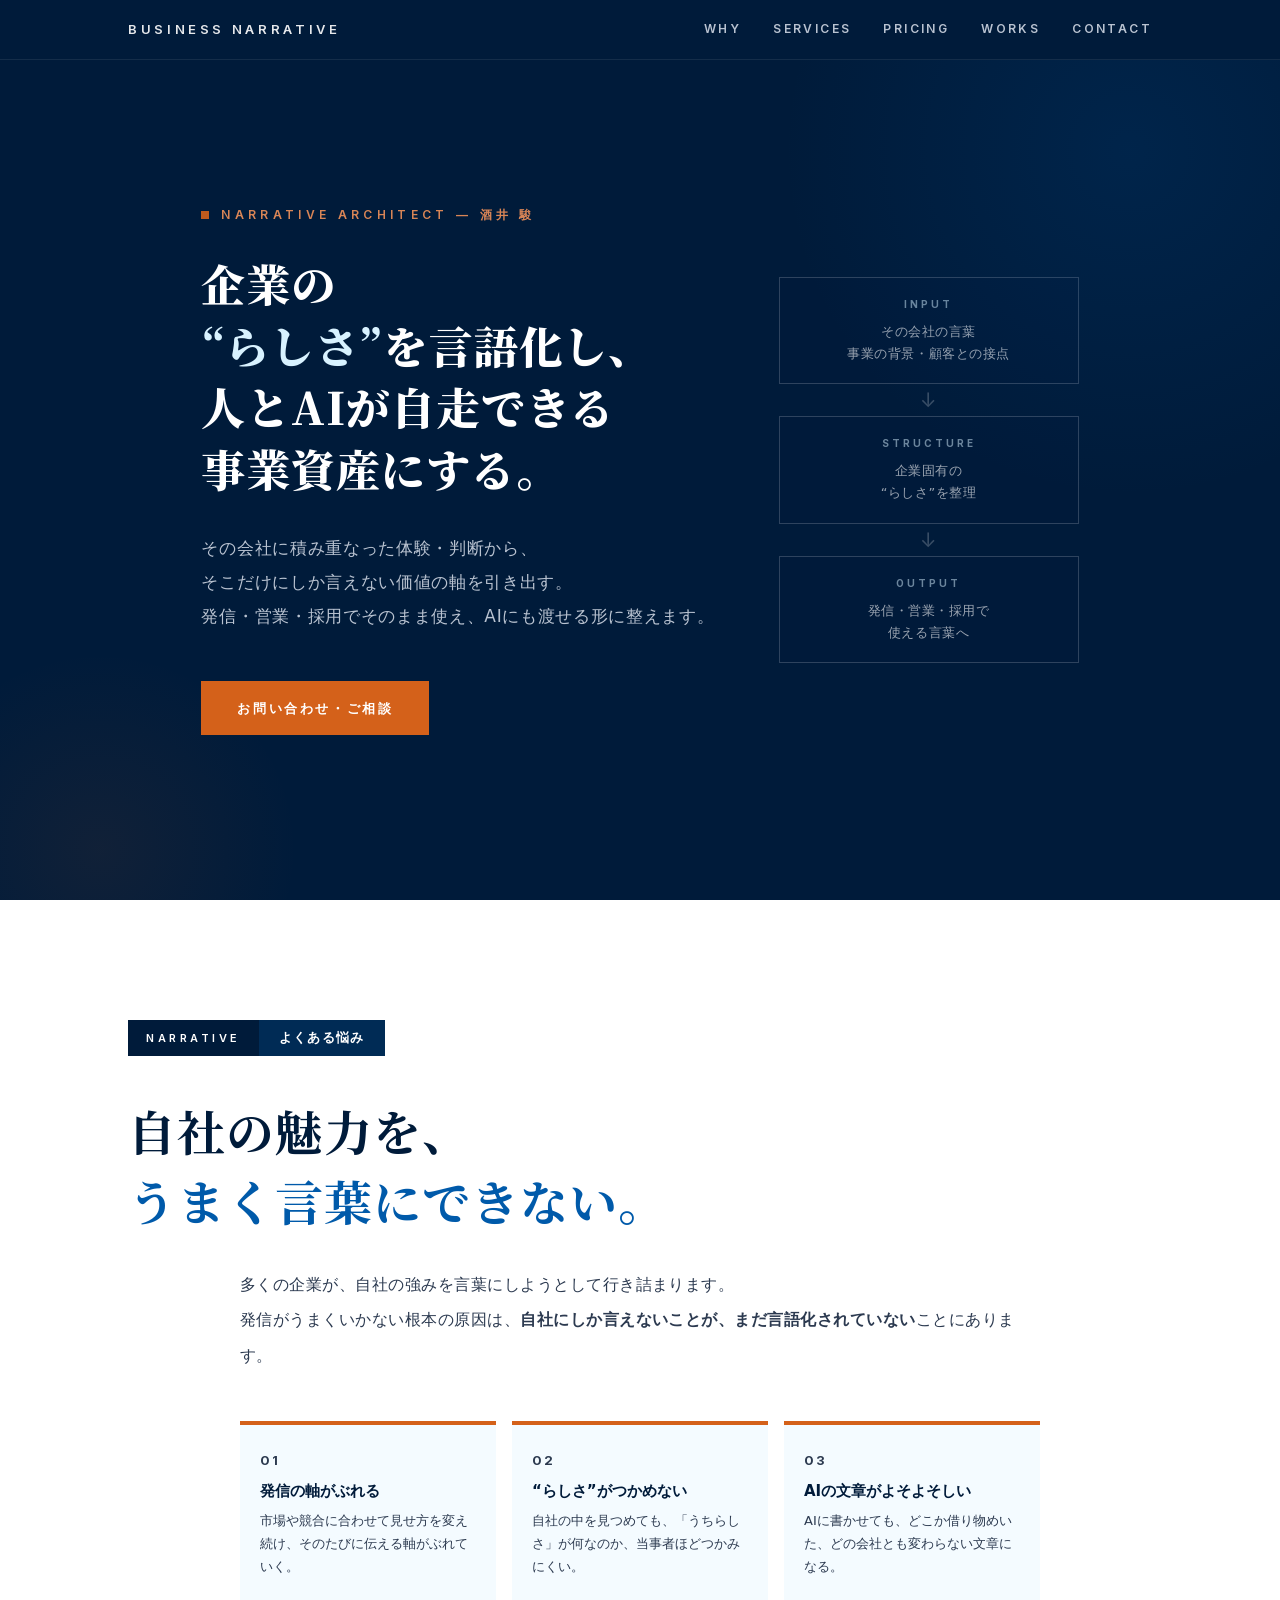
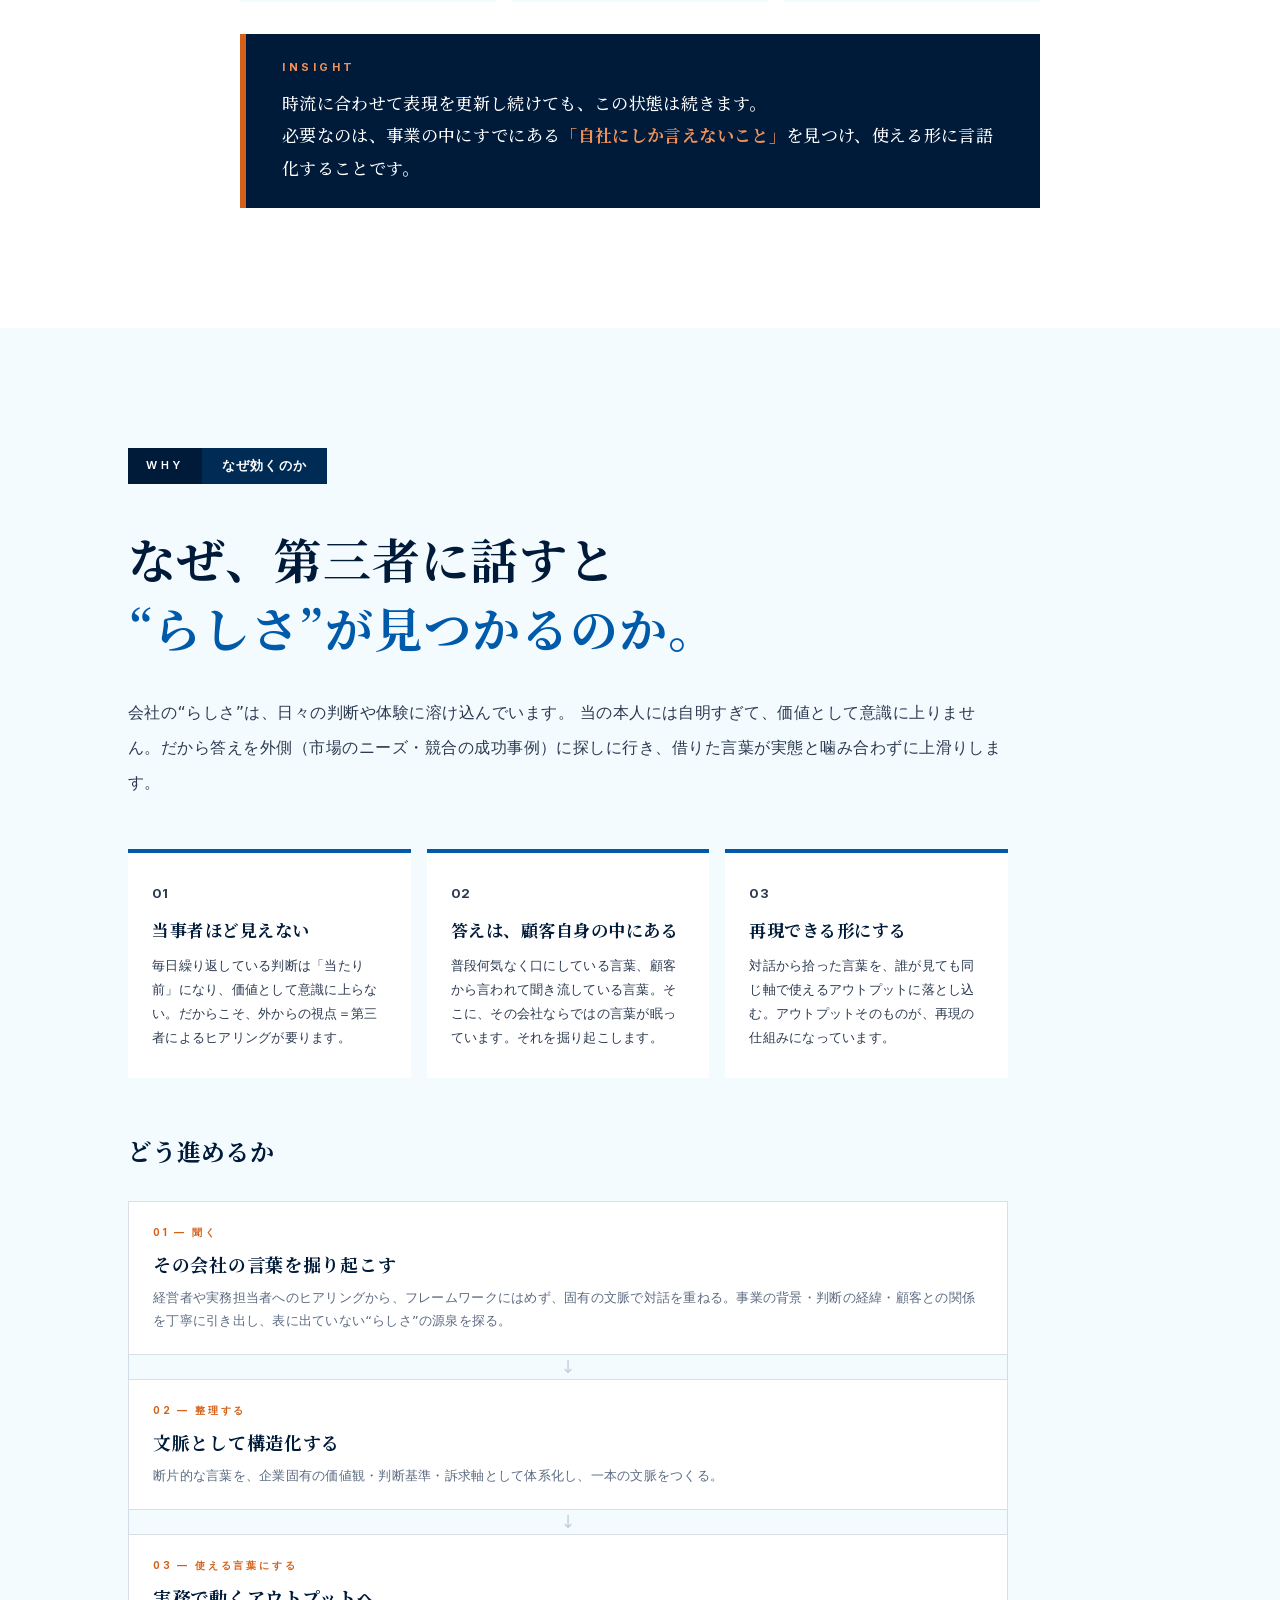
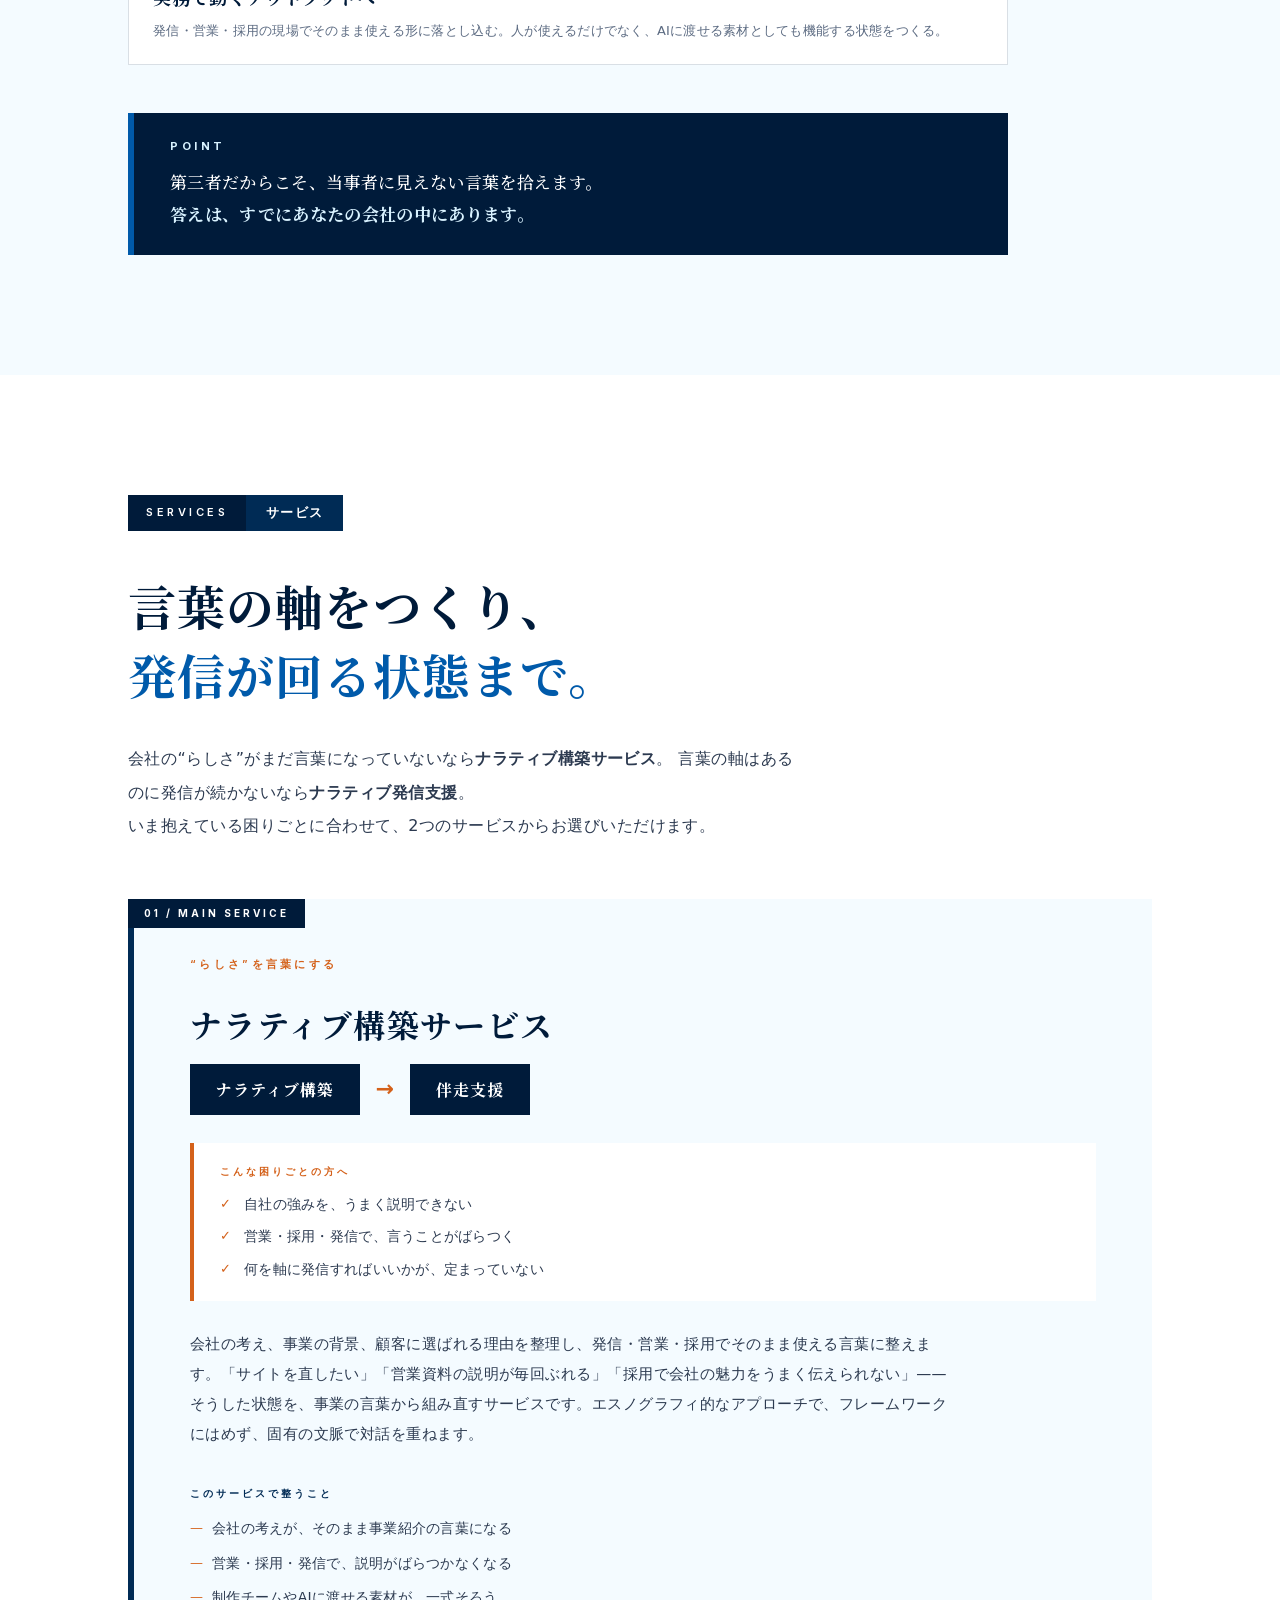
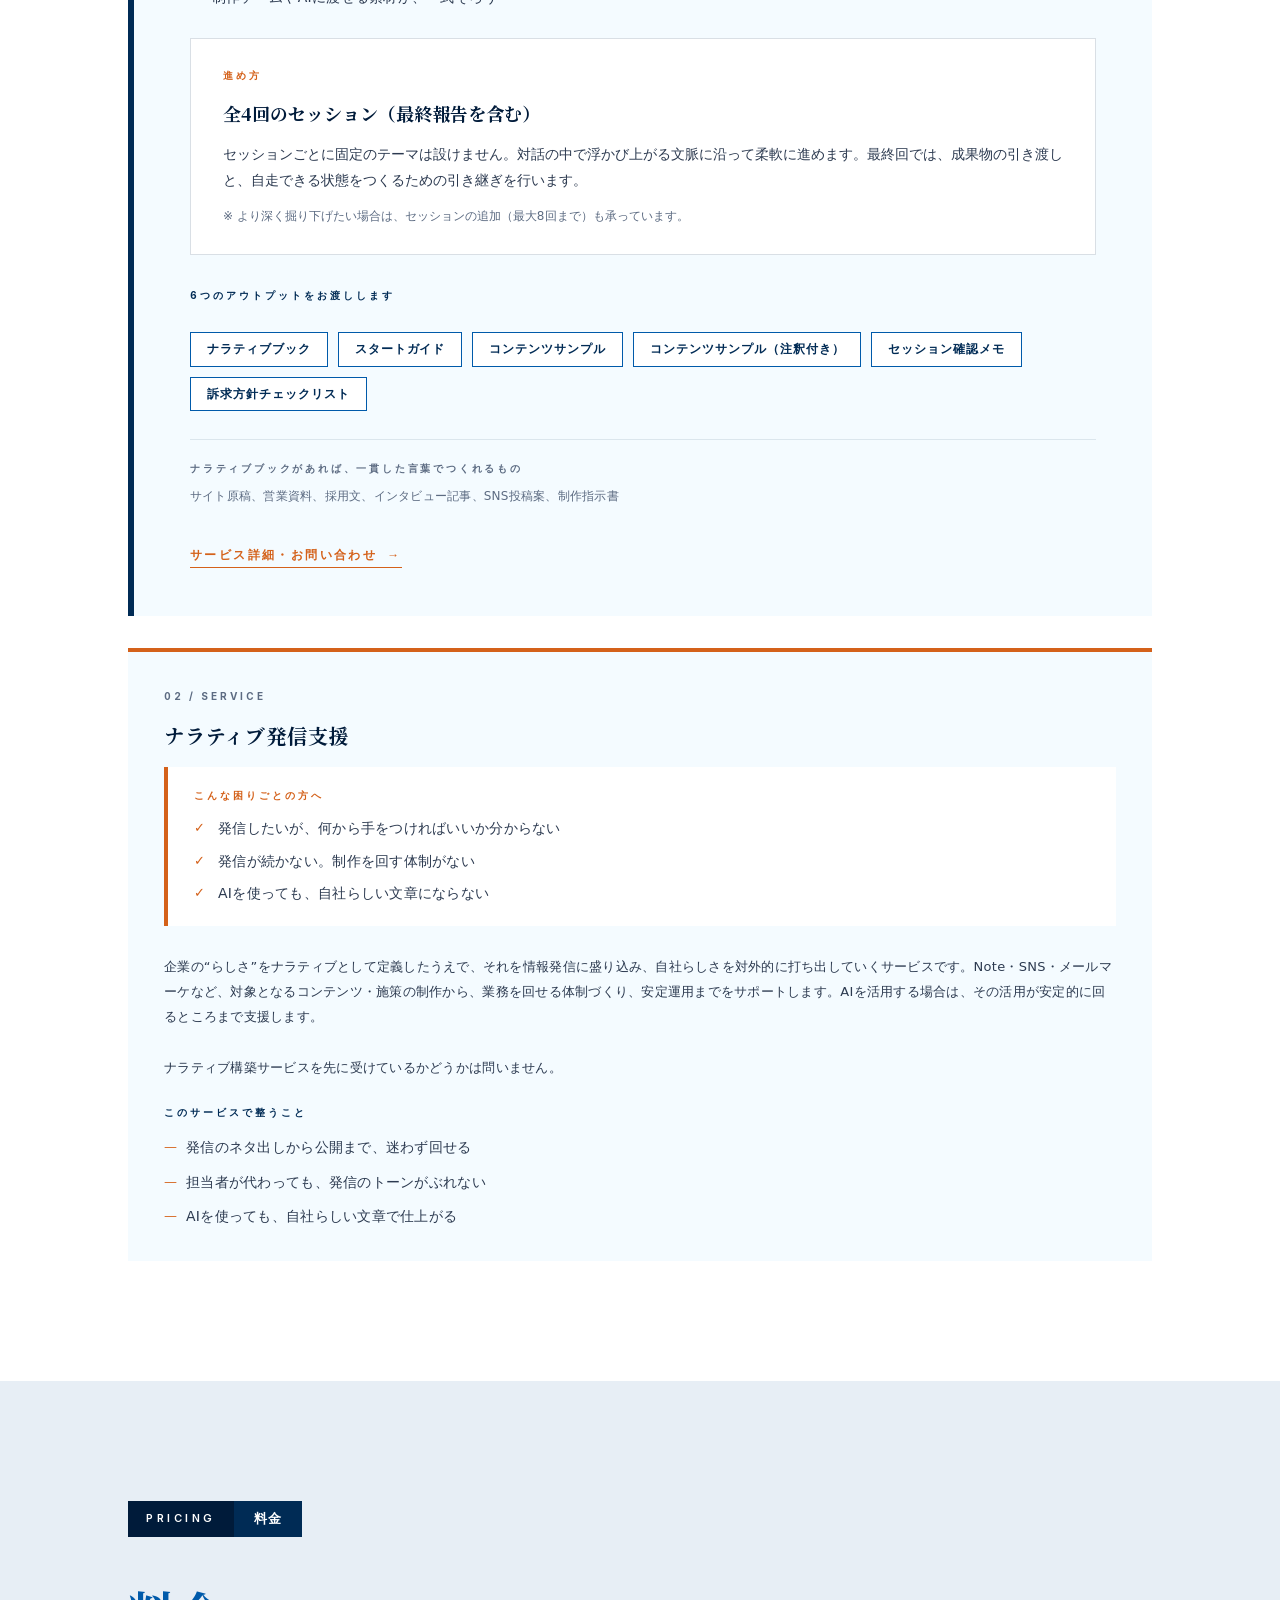
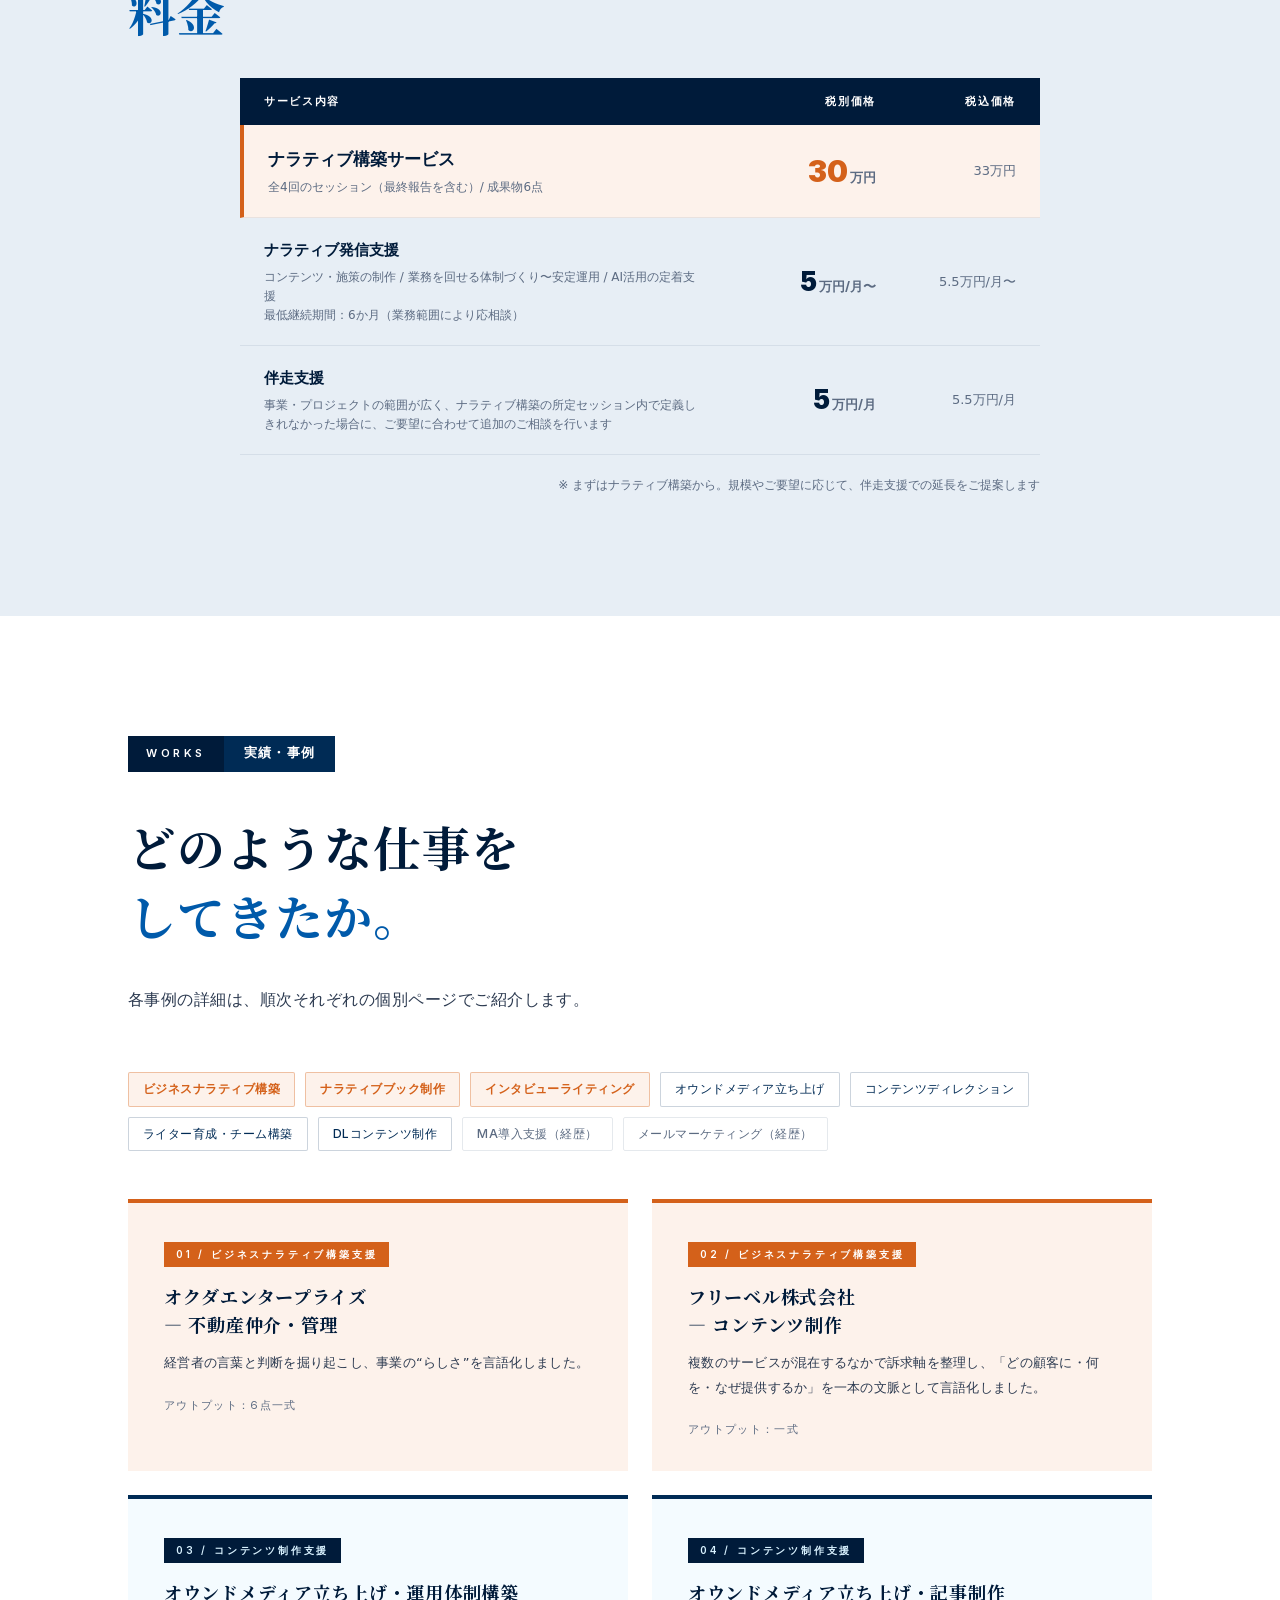
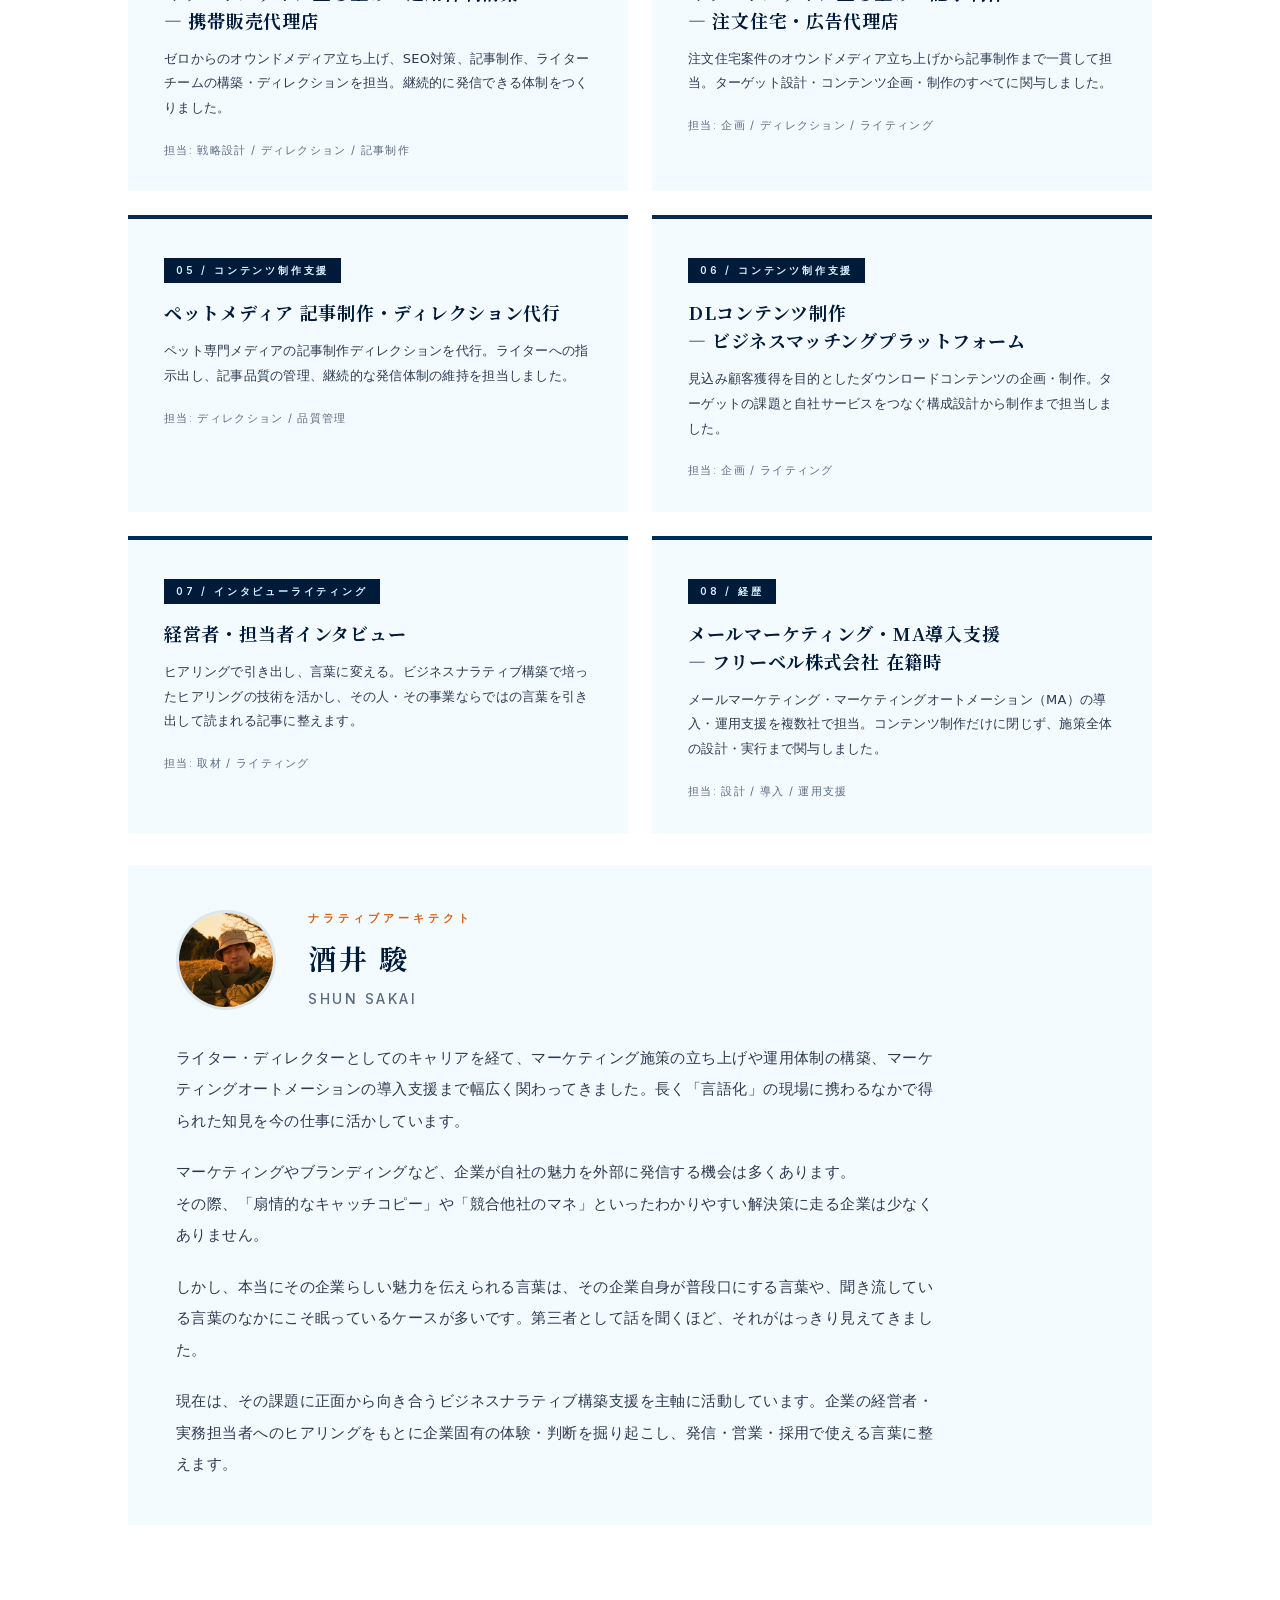
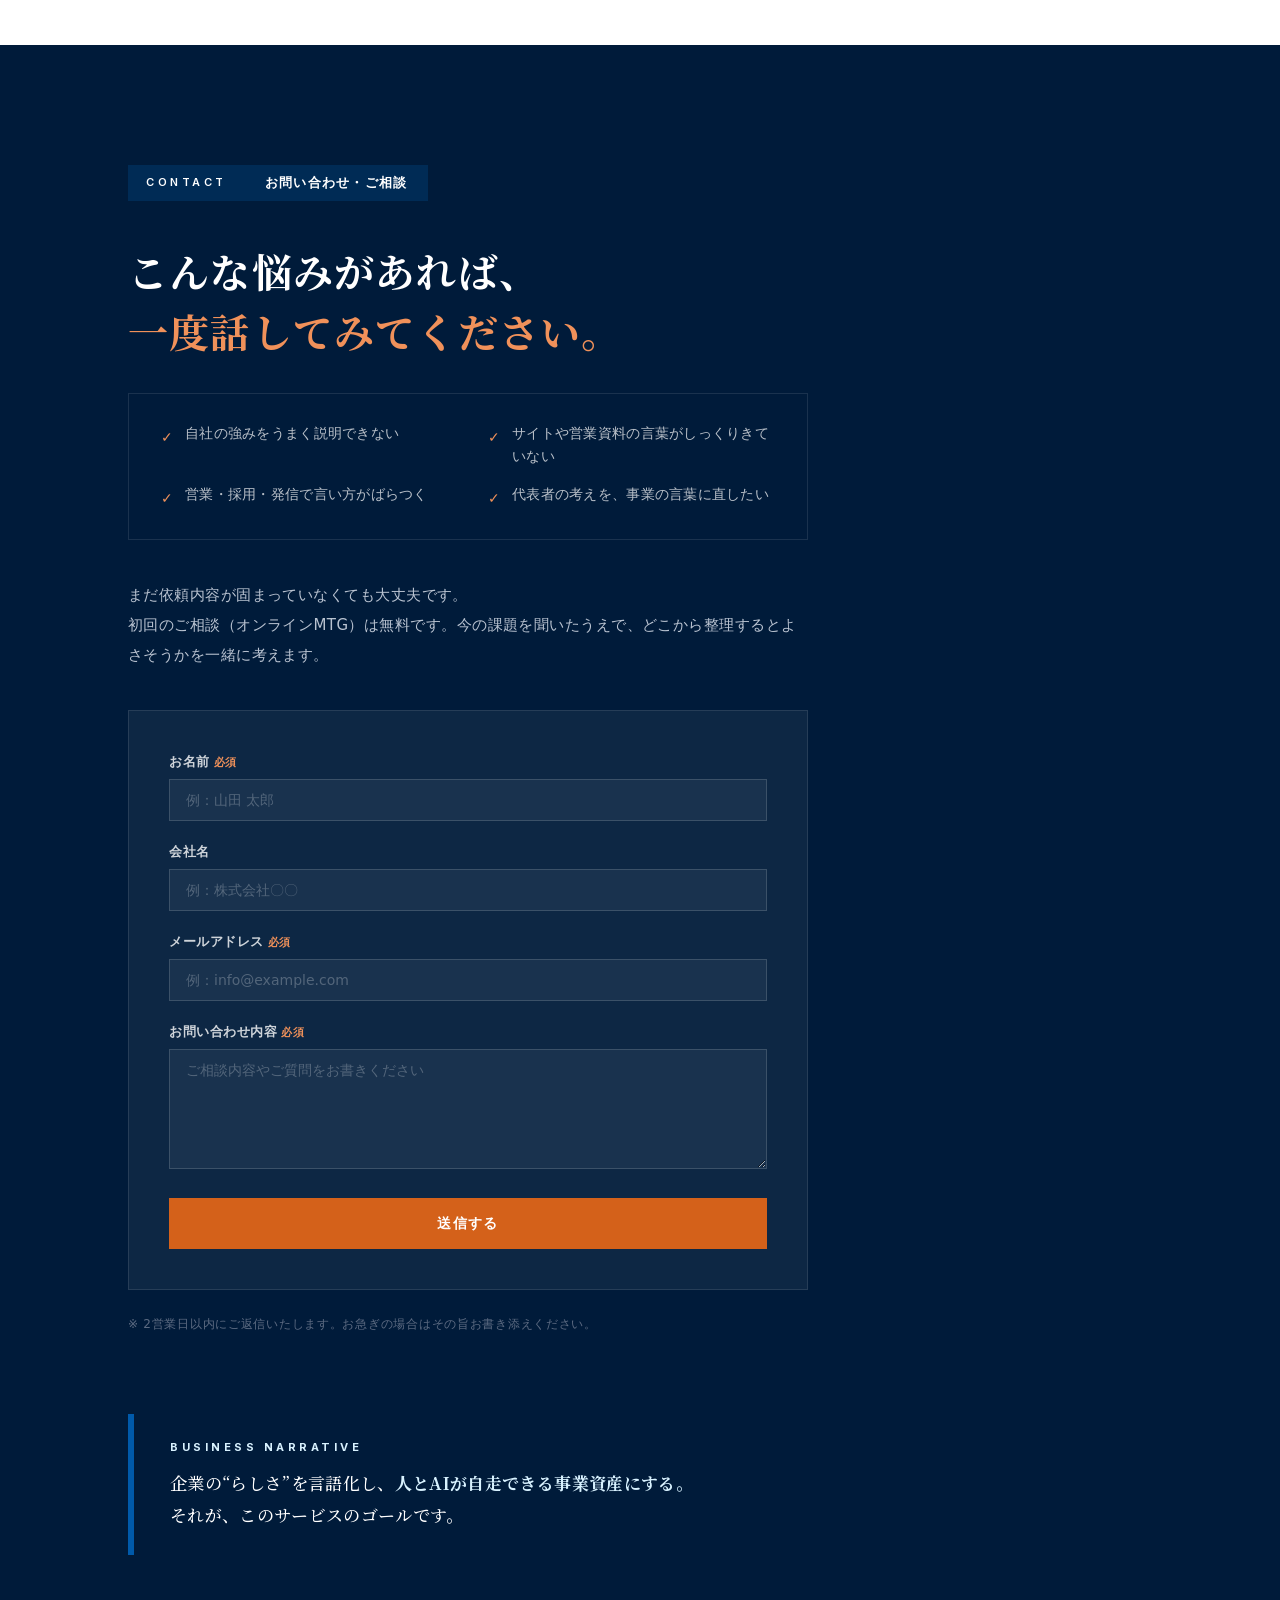
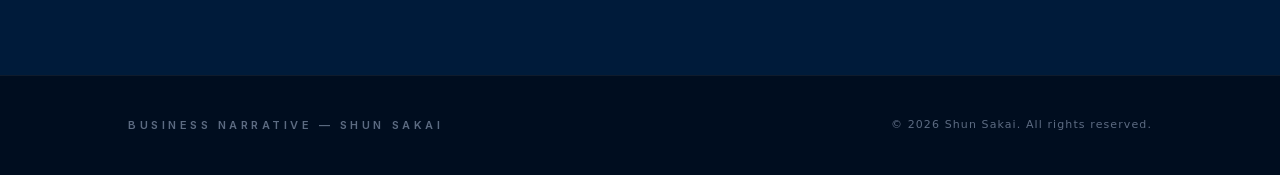
==== index.html @ 714f0eb8 "ファビコンを追加 タブ・ブックマークで識別できるようにアイコンを設置。 これまで /favicon.ico は404で、head内にicon参照がなかった。  - icon.png (512x512)" ====
<!DOCTYPE html><!--lFcwyXmdDVMaQoeLk0JhU--><html lang="ja" class="__variable_28fc7c __variable_957e5a __variable_d1882a"><head><meta charSet="utf-8"/><meta name="viewport" content="width=device-width, initial-scale=1"/><link rel="preload" as="image" href="/profile.webp"/><link rel="stylesheet" href="/_next/static/css/d834d6f007cf56a3.css" data-precedence="next"/><link rel="stylesheet" href="/_next/static/css/52347a8ece626fa4.css" data-precedence="next"/><link rel="stylesheet" href="/_next/static/css/0dbe3a74d327eb21.css" data-precedence="next"/><link rel="preload" as="script" fetchPriority="low" href="/_next/static/chunks/webpack-617a66320d40cda3.js"/><script src="/_next/static/chunks/4bd1b696-c023c6e3521b1417.js" async=""></script><script src="/_next/static/chunks/255-293e44824f2ec188.js" async=""></script><script src="/_next/static/chunks/main-app-a5774d5d8b8e9427.js" async=""></script><title>Business Narrative | 企業の“らしさ”を言語化する</title><meta name="description" content="ナラティブアーキテクト 酒井駿のポートフォリオ。企業固有の“らしさ”を言語化し、発信・営業・採用で使える事業資産に整えるビジネスナラティブ構築支援。"/><meta property="og:title" content="Business Narrative | 企業の“らしさ”を言語化する"/><meta property="og:description" content="企業固有の“らしさ”を言語化し、人にもAIにも渡せる事業資産に整えるビジネスナラティブ構築支援。"/><meta property="og:locale" content="ja_JP"/><meta property="og:type" content="website"/><meta name="twitter:card" content="summary"/><meta name="twitter:title" content="Business Narrative | 企業の“らしさ”を言語化する"/><meta name="twitter:description" content="企業固有の“らしさ”を言語化し、人にもAIにも渡せる事業資産に整えるビジネスナラティブ構築支援。"/><link rel="icon" href="/icon.png?b9f5e54ea15b5b63" type="image/png" sizes="512x512"/><link rel="apple-touch-icon" href="/apple-icon.png?5d22bdf88fbbc272" type="image/png" sizes="180x180"/><script src="/_next/static/chunks/polyfills-42372ed130431b0a.js" noModule=""></script></head><body><div hidden=""><!--$--><!--/$--></div><header class="site-header"><div class="header-inner"><a href="#hero" class="site-logo">BUSINESS<span> </span>NARRATIVE</a><nav class="header-nav"><a href="#why">WHY</a><a href="#services">SERVICES</a><a href="#pricing">PRICING</a><a href="#works">WORKS</a><a href="#contact">CONTACT</a></nav></div></header><main><section id="hero"><div class="container"><div class="hero-inner"><div class="hero-left"><p class="hero-eyebrow">NARRATIVE ARCHITECT — 酒井 駿</p><h1 class="hero-title"><span class="br">企業の</span><span class="br"><span class="em">“らしさ”</span>を言語化し、</span><span class="br">人とAIが自走できる</span><span class="br">事業資産にする。</span></h1><p class="hero-sub">その会社に積み重なった体験・判断から、<br/>そこだけにしか言えない価値の軸を引き出す。<br/>発信・営業・採用でそのまま使え、AIにも渡せる形に整えます。</p><a href="#contact" class="hero-cta">お問い合わせ・ご相談</a></div><div class="hero-right" aria-hidden="true"><div class="hero-flow"><div class="hero-flow-box"><p class="box-label">INPUT</p><p class="box-text">その会社の言葉<br/>事業の背景・顧客との接点</p></div><div class="hero-flow-arrow">↓</div><div class="hero-flow-box"><p class="box-label">STRUCTURE</p><p class="box-text">企業固有の<br/>“らしさ”を整理</p></div><div class="hero-flow-arrow">↓</div><div class="hero-flow-box"><p class="box-label">OUTPUT</p><p class="box-text">発信・営業・採用で<br/>使える言葉へ</p></div></div></div></div></div></section><section id="narrative"><div class="container"><div class="section-label"><span class="role">NARRATIVE</span><span class="topic">よくある悩み</span></div><h2 class="section-q">自社の魅力を、<br/><span class="em">うまく言葉にできない。</span></h2><div class="narrative-grid"><div class="narrative-lead"><p>多くの企業が、自社の強みを言葉にしようとして行き詰まります。<br/>発信がうまくいかない根本の原因は、<strong>自社にしか言えないことが、まだ言語化されていない</strong>ことにあります。</p></div><div class="narrative-issues"><div class="narrative-issue"><p class="narrative-issue-num">01</p><h4>発信の軸がぶれる</h4><p>市場や競合に合わせて見せ方を変え続け、そのたびに伝える軸がぶれていく。</p></div><div class="narrative-issue"><p class="narrative-issue-num">02</p><h4>“らしさ”がつかめない</h4><p>自社の中を見つめても、「うちらしさ」が何なのか、当事者ほどつかみにくい。</p></div><div class="narrative-issue"><p class="narrative-issue-num">03</p><h4>AIの文章がよそよそしい</h4><p>AIに書かせても、どこか借り物めいた、どの会社とも変わらない文章になる。</p></div></div><div class="insight-band"><p class="s-label">INSIGHT</p><p class="s-text">時流に合わせて表現を更新し続けても、この状態は続きます。<br/>必要なのは、事業の中にすでにある<b>「自社にしか言えないこと」</b>を見つけ、使える形に言語化することです。</p></div></div></div></section><section id="why"><div class="container"><div class="section-label"><span class="role">WHY</span><span class="topic">なぜ効くのか</span></div><h2 class="section-q">なぜ、第三者に話すと<br/><span class="em">“らしさ”が見つかるのか。</span></h2><div class="why-wrap"><p class="narrative-lead"><span>会社の“らしさ”は、日々の判断や体験に溶け込んでいます。 当の本人には自明すぎて、価値として意識に上りません。だから答えを外側（市場のニーズ・競合の成功事例）に探しに行き、借りた言葉が実態と噛み合わずに上滑りします。</span></p><div class="why-cards"><div class="why-card"><p class="why-card-num">01</p><h4>当事者ほど見えない</h4><p>毎日繰り返している判断は「当たり前」になり、価値として意識に上らない。だからこそ、外からの視点＝第三者によるヒアリングが要ります。</p></div><div class="why-card"><p class="why-card-num">02</p><h4>答えは、顧客自身の中にある</h4><p>普段何気なく口にしている言葉、顧客から言われて聞き流している言葉。そこに、その会社ならではの言葉が眠っています。それを掘り起こします。</p></div><div class="why-card"><p class="why-card-num">03</p><h4>再現できる形にする</h4><p>対話から拾った言葉を、誰が見ても同じ軸で使えるアウトプットに落とし込む。アウトプットそのものが、再現の仕組みになっています。</p></div></div><div class="section-q" style="font-size:clamp(18px, 2vw, 24px);margin-bottom:24px;margin-top:8px">どう進めるか</div><div class="about-3steps"><div class="about-3step"><p class="about-3step-num">01 — 聞く</p><p class="about-3step-title">その会社の言葉を掘り起こす</p><p class="about-3step-desc">経営者や実務担当者へのヒアリングから、フレームワークにはめず、固有の文脈で対話を重ねる。事業の背景・判断の経緯・顧客との関係を丁寧に引き出し、表に出ていない“らしさ”の源泉を探る。</p></div><div class="about-3step-arrow">↓</div><div class="about-3step"><p class="about-3step-num">02 — 整理する</p><p class="about-3step-title">文脈として構造化する</p><p class="about-3step-desc">断片的な言葉を、企業固有の価値観・判断基準・訴求軸として体系化し、一本の文脈をつくる。</p></div><div class="about-3step-arrow">↓</div><div class="about-3step"><p class="about-3step-num">03 — 使える言葉にする</p><p class="about-3step-title">実務で動くアウトプットへ</p><p class="about-3step-desc">発信・営業・採用の現場でそのまま使える形に落とし込む。人が使えるだけでなく、AIに渡せる素材としても機能する状態をつくる。</p></div></div><div class="summary-band" style="margin-top:48px"><p class="s-label">POINT</p><p class="s-text">第三者だからこそ、当事者に見えない言葉を拾えます。<br/><b>答えは、すでにあなたの会社の中にあります。</b></p></div></div></div></section><section id="services"><div class="container"><div class="section-label"><span class="role">SERVICES</span><span class="topic">サービス</span></div><h2 class="section-q">言葉の軸をつくり、<br/><span class="em">発信が回る状態まで。</span></h2><p class="services-intro">会社の“らしさ”がまだ言葉になっていないなら<strong>ナラティブ構築サービス</strong>。 言葉の軸はあるのに発信が続かないなら<strong>ナラティブ発信支援</strong>。<br/>いま抱えている困りごとに合わせて、2つのサービスからお選びいただけます。</p><div class="service-main"><span class="service-main-tag">01 / MAIN SERVICE</span><p class="service-main-subtitle">“らしさ”を言葉にする</p><h3 class="service-main-title">ナラティブ構築サービス</h3><div class="engine-flow" aria-label="サービスの流れ"><span class="engine-pill">ナラティブ構築</span><span class="engine-arrow">→</span><span class="engine-pill">伴走支援</span></div><div class="service-for"><p class="service-for-label">こんな困りごとの方へ</p><ul><li>自社の強みを、うまく説明できない</li><li>営業・採用・発信で、言うことがばらつく</li><li>何を軸に発信すればいいかが、定まっていない</li></ul></div><p class="service-main-body">会社の考え、事業の背景、顧客に選ばれる理由を整理し、発信・営業・採用でそのまま使える言葉に整えます。「サイトを直したい」「営業資料の説明が毎回ぶれる」「採用で会社の魅力をうまく伝えられない」——そうした状態を、事業の言葉から組み直すサービスです。エスノグラフィ的なアプローチで、フレームワークにはめず、固有の文脈で対話を重ねます。</p><div class="service-benefits"><p class="service-benefits-label">このサービスで整うこと</p><ul><li>会社の考えが、そのまま事業紹介の言葉になる</li><li>営業・採用・発信で、説明がばらつかなくなる</li><li>制作チームやAIに渡せる素材が、一式そろう</li></ul></div><div class="session-structure"><p class="session-structure-label">進め方</p><p class="session-structure-title">全4回のセッション（最終報告を含む）</p><p class="session-structure-desc">セッションごとに固定のテーマは設けません。対話の中で浮かび上がる文脈に沿って柔軟に進めます。最終回では、成果物の引き渡しと、自走できる状態をつくるための引き継ぎを行います。</p><p class="session-structure-note">※ より深く掘り下げたい場合は、セッションの追加（最大8回まで）も承っています。</p></div><div class="service-benefits"><p class="service-benefits-label">6つのアウトプットをお渡しします</p></div><div class="deliverables"><span class="deliverable-tag">ナラティブブック</span><span class="deliverable-tag">スタートガイド</span><span class="deliverable-tag">コンテンツサンプル</span><span class="deliverable-tag">コンテンツサンプル（注釈付き）</span><span class="deliverable-tag">セッション確認メモ</span><span class="deliverable-tag">訴求方針チェックリスト</span></div><div class="deliverables-note"><p class="deliverables-note-label">ナラティブブックがあれば、一貫した言葉でつくれるもの</p><p class="deliverables-note-text">サイト原稿、営業資料、採用文、インタビュー記事、SNS投稿案、制作指示書</p></div><a href="#contact" class="service-link">サービス詳細・お問い合わせ</a></div><div class="service-sub-grid single"><div class="service-sub"><p class="service-sub-tag">02 / SERVICE</p><h3 class="service-sub-title">ナラティブ発信支援</h3><div class="service-for"><p class="service-for-label">こんな困りごとの方へ</p><ul><li>発信したいが、何から手をつければいいか分からない</li><li>発信が続かない。制作を回す体制がない</li><li>AIを使っても、自社らしい文章にならない</li></ul></div><p class="service-sub-body">企業の“らしさ”をナラティブとして定義したうえで、それを情報発信に盛り込み、自社らしさを対外的に打ち出していくサービスです。Note・SNS・メールマーケなど、対象となるコンテンツ・施策の制作から、業務を回せる体制づくり、安定運用までをサポートします。AIを活用する場合は、その活用が安定的に回るところまで支援します。<br/><br/>ナラティブ構築サービスを先に受けているかどうかは問いません。</p><div class="service-benefits" style="margin-top:24px;margin-bottom:0"><p class="service-benefits-label">このサービスで整うこと</p><ul><li>発信のネタ出しから公開まで、迷わず回せる</li><li>担当者が代わっても、発信のトーンがぶれない</li><li>AIを使っても、自社らしい文章で仕上がる</li></ul></div></div></div></div></section><section id="pricing"><div class="container"><div class="section-label"><span class="role">PRICING</span><span class="topic">料金</span></div><h2 class="section-q"><span class="em">料金</span></h2><div class="pricing-table"><div class="pricing-row thead"><div class="pricing-cell">サービス内容</div><div class="pricing-cell price-col">税別価格</div><div class="pricing-cell price-col">税込価格</div></div><div class="pricing-row main-row"><div class="pricing-cell"><div class="pricing-name">ナラティブ構築サービス</div><div class="pricing-desc">全4回のセッション（最終報告を含む）/ 成果物6点</div></div><div class="pricing-cell"><div class="pricing-price">30<span class="unit">万円</span></div></div><div class="pricing-cell"><div class="pricing-tax">33万円</div></div></div><div class="pricing-row"><div class="pricing-cell"><div class="pricing-name">ナラティブ発信支援</div><div class="pricing-desc">コンテンツ・施策の制作 / 業務を回せる体制づくり〜安定運用 / AI活用の定着支援<br/>最低継続期間：6か月（業務範囲により応相談）</div></div><div class="pricing-cell"><div class="pricing-price">5<span class="unit">万円/月〜</span></div></div><div class="pricing-cell"><div class="pricing-tax">5.5万円/月〜</div></div></div><div class="pricing-row"><div class="pricing-cell"><div class="pricing-name">伴走支援</div><div class="pricing-desc">事業・プロジェクトの範囲が広く、ナラティブ構築の所定セッション内で定義しきれなかった場合に、ご要望に合わせて追加のご相談を行います</div></div><div class="pricing-cell"><div class="pricing-price">5<span class="unit">万円/月</span></div></div><div class="pricing-cell"><div class="pricing-tax">5.5万円/月</div></div></div></div><p class="pricing-note">※ まずはナラティブ構築から。規模やご要望に応じて、伴走支援での延長をご提案します</p></div></section><section id="works"><div class="container"><div class="section-label"><span class="role">WORKS</span><span class="topic">実績・事例</span></div><h2 class="section-q">どのような仕事を<br/><span class="em">してきたか。</span></h2><p class="services-intro">各事例の詳細は、順次それぞれの個別ページでご紹介します。</p><div class="works-tags" aria-label="仕事の領域"><span class="works-tag-item works-tag-primary">ビジネスナラティブ構築</span><span class="works-tag-item works-tag-primary">ナラティブブック制作</span><span class="works-tag-item works-tag-primary">インタビューライティング</span><span class="works-tag-item">オウンドメディア立ち上げ</span><span class="works-tag-item">コンテンツディレクション</span><span class="works-tag-item">ライター育成・チーム構築</span><span class="works-tag-item">DLコンテンツ制作</span><span class="works-tag-item works-tag-muted">MA導入支援（経歴）</span><span class="works-tag-item works-tag-muted">メールマーケティング（経歴）</span></div><div class="works-grid"><div class="work-card featured"><span class="work-tag">01 / ビジネスナラティブ構築支援</span><h3 class="work-title">オクダエンタープライズ<br/>— 不動産仲介・管理</h3><p class="work-body">経営者の言葉と判断を掘り起こし、事業の“らしさ”を言語化しました。</p><p class="work-meta">アウトプット：6点一式</p></div><div class="work-card featured"><span class="work-tag">02 / ビジネスナラティブ構築支援</span><h3 class="work-title">フリーベル株式会社<br/>— コンテンツ制作</h3><p class="work-body">複数のサービスが混在するなかで訴求軸を整理し、「どの顧客に・何を・なぜ提供するか」を一本の文脈として言語化しました。</p><p class="work-meta">アウトプット：一式</p></div><div class="work-card"><span class="work-tag">03 / コンテンツ制作支援</span><h3 class="work-title">オウンドメディア立ち上げ・運用体制構築<br/>— 携帯販売代理店</h3><p class="work-body">ゼロからのオウンドメディア立ち上げ、SEO対策、記事制作、ライターチームの構築・ディレクションを担当。継続的に発信できる体制をつくりました。</p><p class="work-meta">担当: 戦略設計 / ディレクション / 記事制作</p></div><div class="work-card"><span class="work-tag">04 / コンテンツ制作支援</span><h3 class="work-title">オウンドメディア立ち上げ・記事制作<br/>— 注文住宅・広告代理店</h3><p class="work-body">注文住宅案件のオウンドメディア立ち上げから記事制作まで一貫して担当。ターゲット設計・コンテンツ企画・制作のすべてに関与しました。</p><p class="work-meta">担当: 企画 / ディレクション / ライティング</p></div><div class="work-card"><span class="work-tag">05 / コンテンツ制作支援</span><h3 class="work-title">ペットメディア 記事制作・ディレクション代行</h3><p class="work-body">ペット専門メディアの記事制作ディレクションを代行。ライターへの指示出し、記事品質の管理、継続的な発信体制の維持を担当しました。</p><p class="work-meta">担当: ディレクション / 品質管理</p></div><div class="work-card"><span class="work-tag">06 / コンテンツ制作支援</span><h3 class="work-title">DLコンテンツ制作<br/>— ビジネスマッチングプラットフォーム</h3><p class="work-body">見込み顧客獲得を目的としたダウンロードコンテンツの企画・制作。ターゲットの課題と自社サービスをつなぐ構成設計から制作まで担当しました。</p><p class="work-meta">担当: 企画 / ライティング</p></div><div class="work-card"><span class="work-tag">07 / インタビューライティング</span><h3 class="work-title">経営者・担当者インタビュー</h3><p class="work-body">ヒアリングで引き出し、言葉に変える。ビジネスナラティブ構築で培ったヒアリングの技術を活かし、その人・その事業ならではの言葉を引き出して読まれる記事に整えます。</p><p class="work-meta">担当: 取材 / ライティング</p></div><div class="work-card"><span class="work-tag">08 / 経歴</span><h3 class="work-title">メールマーケティング・MA導入支援<br/>— フリーベル株式会社 在籍時</h3><p class="work-body">メールマーケティング・マーケティングオートメーション（MA）の導入・運用支援を複数社で担当。コンテンツ制作だけに閉じず、施策全体の設計・実行まで関与しました。</p><p class="work-meta">担当: 設計 / 導入 / 運用支援</p></div><div class="work-profile"><div class="about-title-block"><div class="about-photo"><img src="/profile.webp" alt="酒井 駿" width="330" height="330"/></div><div class="about-name-info"><p class="about-role">ナラティブアーキテクト</p><p class="about-name-ja">酒井 駿</p><p class="about-name-en">SHUN SAKAI</p></div></div><div class="about-story"><p>ライター・ディレクターとしてのキャリアを経て、マーケティング施策の立ち上げや運用体制の構築、マーケティングオートメーションの導入支援まで幅広く関わってきました。長く「言語化」の現場に携わるなかで得られた知見を今の仕事に活かしています。</p><p>マーケティングやブランディングなど、企業が自社の魅力を外部に発信する機会は多くあります。<br/>その際、「扇情的なキャッチコピー」や「競合他社のマネ」といったわかりやすい解決策に走る企業は少なくありません。</p><p>しかし、本当にその企業らしい魅力を伝えられる言葉は、その企業自身が普段口にする言葉や、聞き流している言葉のなかにこそ眠っているケースが多いです。第三者として話を聞くほど、それがはっきり見えてきました。</p><p>現在は、その課題に正面から向き合うビジネスナラティブ構築支援を主軸に活動しています。企業の経営者・実務担当者へのヒアリングをもとに企業固有の体験・判断を掘り起こし、発信・営業・採用で使える言葉に整えます。</p></div></div></div></div></section><section id="contact"><div class="container"><div class="section-label"><span class="role" style="background:var(--navy)">CONTACT</span><span class="topic">お問い合わせ・ご相談</span></div><div class="contact-inner"><h2 class="contact-q">こんな悩みがあれば、<br/><span class="em">一度話してみてください。</span></h2><div class="contact-checklist" role="list" aria-label="こんな方へ"><div class="check-item" role="listitem"><span class="check-icon">✓</span><span>自社の強みをうまく説明できない</span></div><div class="check-item" role="listitem"><span class="check-icon">✓</span><span>サイトや営業資料の言葉がしっくりきていない</span></div><div class="check-item" role="listitem"><span class="check-icon">✓</span><span>営業・採用・発信で言い方がばらつく</span></div><div class="check-item" role="listitem"><span class="check-icon">✓</span><span>代表者の考えを、事業の言葉に直したい</span></div></div><p class="contact-body">まだ依頼内容が固まっていなくても大丈夫です。<br/>初回のご相談（オンラインMTG）は無料です。今の課題を聞いたうえで、どこから整理するとよさそうかを一緒に考えます。</p><form class="contact-form" action="https://formspree.io/f/mlgqjrre" method="POST"><input type="hidden" name="_subject" value="【businessnarrative.org】お問い合わせ"/><div class="form-group"><label for="cf-name">お名前<span class="required">必須</span></label><input id="cf-name" type="text" placeholder="例：山田 太郎" required="" name="お名前"/></div><div class="form-group"><label for="cf-company">会社名</label><input id="cf-company" type="text" placeholder="例：株式会社〇〇" name="会社名"/></div><div class="form-group"><label for="cf-email">メールアドレス<span class="required">必須</span></label><input id="cf-email" type="email" placeholder="例：info@example.com" required="" name="email"/></div><div class="form-group"><label for="cf-message">お問い合わせ内容<span class="required">必須</span></label><textarea id="cf-message" name="お問い合わせ内容" placeholder="ご相談内容やご質問をお書きください" required=""></textarea></div><button type="submit" class="form-submit">送信する</button></form><p class="contact-note">※ 2営業日以内にご返信いたします。お急ぎの場合はその旨お書き添えください。</p><div class="summary-band" style="margin-top:80px"><p class="s-label">BUSINESS NARRATIVE</p><p class="s-text">企業の“らしさ”を言語化し、<b>人とAIが自走できる事業資産にする。</b><br/>それが、このサービスのゴールです。</p></div></div></div></section><!--$--><!--/$--></main><footer class="site-footer"><div class="footer-inner"><span class="footer-logo">BUSINESS NARRATIVE — SHUN SAKAI</span><span class="footer-copy">© <!-- -->2026<!-- --> Shun Sakai. All rights reserved.</span></div></footer><script src="/_next/static/chunks/webpack-617a66320d40cda3.js" id="_R_" async=""></script><script>(self.__next_f=self.__next_f||[]).push([0])</script><script>self.__next_f.push([1,"1:\"$Sreact.fragment\"\n2:I[9766,[],\"\"]\n3:I[8924,[],\"\"]\ne:I[7150,[],\"\"]\n:HL[\"/_next/static/css/d834d6f007cf56a3.css\",\"style\"]\n:HL[\"/_next/static/css/52347a8ece626fa4.css\",\"style\"]\n:HL[\"/_next/static/css/0dbe3a74d327eb21.css\",\"style\"]\n"])</script><script>self.__next_f.push([1,"0:{\"P\":null,\"b\":\"lFcwyXmdDVMaQoeLk0JhU\",\"p\":\"\",\"c\":[\"\",\"\"],\"i\":false,\"f\":[[[\"\",{\"children\":[\"__PAGE__\",{}]},\"$undefined\",\"$undefined\",true],[\"\",[\"$\",\"$1\",\"c\",{\"children\":[[[\"$\",\"link\",\"0\",{\"rel\":\"stylesheet\",\"href\":\"/_next/static/css/d834d6f007cf56a3.css\",\"precedence\":\"next\",\"crossOrigin\":\"$undefined\",\"nonce\":\"$undefined\"}],[\"$\",\"link\",\"1\",{\"rel\":\"stylesheet\",\"href\":\"/_next/static/css/52347a8ece626fa4.css\",\"precedence\":\"next\",\"crossOrigin\":\"$undefined\",\"nonce\":\"$undefined\"}],[\"$\",\"link\",\"2\",{\"rel\":\"stylesheet\",\"href\":\"/_next/static/css/0dbe3a74d327eb21.css\",\"precedence\":\"next\",\"crossOrigin\":\"$undefined\",\"nonce\":\"$undefined\"}]],[\"$\",\"html\",null,{\"lang\":\"ja\",\"className\":\"__variable_28fc7c __variable_957e5a __variable_d1882a\",\"children\":[\"$\",\"body\",null,{\"children\":[[\"$\",\"header\",null,{\"className\":\"site-header\",\"children\":[\"$\",\"div\",null,{\"className\":\"header-inner\",\"children\":[[\"$\",\"a\",null,{\"href\":\"#hero\",\"className\":\"site-logo\",\"children\":[\"BUSINESS\",[\"$\",\"span\",null,{\"children\":\" \"}],\"NARRATIVE\"]}],[\"$\",\"nav\",null,{\"className\":\"header-nav\",\"children\":[[\"$\",\"a\",\"#why\",{\"href\":\"#why\",\"children\":\"WHY\"}],[\"$\",\"a\",\"#services\",{\"href\":\"#services\",\"children\":\"SERVICES\"}],[\"$\",\"a\",\"#pricing\",{\"href\":\"#pricing\",\"children\":\"PRICING\"}],[\"$\",\"a\",\"#works\",{\"href\":\"#works\",\"children\":\"WORKS\"}],[\"$\",\"a\",\"#contact\",{\"href\":\"#contact\",\"children\":\"CONTACT\"}]]}]]}]}],[\"$\",\"main\",null,{\"children\":[\"$\",\"$L2\",null,{\"parallelRouterKey\":\"children\",\"error\":\"$undefined\",\"errorStyles\":\"$undefined\",\"errorScripts\":\"$undefined\",\"template\":[\"$\",\"$L3\",null,{}],\"templateStyles\":\"$undefined\",\"templateScripts\":\"$undefined\",\"notFound\":[[[\"$\",\"title\",null,{\"children\":\"404: This page could not be found.\"}],[\"$\",\"div\",null,{\"style\":{\"fontFamily\":\"system-ui,\\\"Segoe UI\\\",Roboto,Helvetica,Arial,sans-serif,\\\"Apple Color Emoji\\\",\\\"Segoe UI Emoji\\\"\",\"height\":\"100vh\",\"textAlign\":\"center\",\"display\":\"flex\",\"flexDirection\":\"column\",\"alignItems\":\"center\",\"justifyContent\":\"center\"},\"children\":[\"$\",\"div\",null,{\"children\":[[\"$\",\"style\",null,{\"dangerouslySetInnerHTML\":{\"__html\":\"body{color:#000;background:#fff;margin:0}.next-error-h1{border-right:1px solid rgba(0,0,0,.3)}@media (prefers-color-scheme:dark){body{color:#fff;background:#000}.next-error-h1{border-right:1px solid rgba(255,255,255,.3)}}\"}}],[\"$\",\"h1\",null,{\"className\":\"next-error-h1\",\"style\":{\"display\":\"inline-block\",\"margin\":\"0 20px 0 0\",\"padding\":\"0 23px 0 0\",\"fontSize\":24,\"fontWeight\":500,\"verticalAlign\":\"top\",\"lineHeight\":\"49px\"},\"children\":404}],[\"$\",\"div\",null,{\"style\":{\"display\":\"inline-block\"},\"children\":[\"$\",\"h2\",null,{\"style\":{\"fontSize\":14,\"fontWeight\":400,\"lineHeight\":\"49px\",\"margin\":0},\"children\":\"This page could not be found.\"}]}]]}]}]],[]],\"forbidden\":\"$undefined\",\"unauthorized\":\"$undefined\"}]}],[\"$\",\"footer\",null,{\"className\":\"site-footer\",\"children\":[\"$\",\"div\",null,{\"className\":\"footer-inner\",\"children\":[[\"$\",\"span\",null,{\"className\":\"footer-logo\",\"children\":\"BUSINESS NARRATIVE — SHUN SAKAI\"}],[\"$\",\"span\",null,{\"className\":\"footer-copy\",\"children\":[\"© \",2026,\" Shun Sakai. All rights reserved.\"]}]]}]}]]}]}]]}],{\"children\":[\"__PAGE__\",[\"$\",\"$1\",\"c\",{\"children\":[[[\"$\",\"section\",null,{\"id\":\"hero\",\"children\":[\"$\",\"div\",null,{\"className\":\"container\",\"children\":[\"$\",\"div\",null,{\"className\":\"hero-inner\",\"children\":[[\"$\",\"div\",null,{\"className\":\"hero-left\",\"children\":[[\"$\",\"p\",null,{\"className\":\"hero-eyebrow\",\"children\":\"NARRATIVE ARCHITECT — 酒井 駿\"}],[\"$\",\"h1\",null,{\"className\":\"hero-title\",\"children\":[[\"$\",\"span\",null,{\"className\":\"br\",\"children\":\"企業の\"}],[\"$\",\"span\",null,{\"className\":\"br\",\"children\":[[\"$\",\"span\",null,{\"className\":\"em\",\"children\":\"“らしさ”\"}],\"を言語化し、\"]}],[\"$\",\"span\",null,{\"className\":\"br\",\"children\":\"人とAIが自走できる\"}],[\"$\",\"span\",null,{\"className\":\"br\",\"children\":\"事業資産にする。\"}]]}],[\"$\",\"p\",null,{\"className\":\"hero-sub\",\"children\":[\"その会社に積み重なった体験・判断から、\",[\"$\",\"br\",null,{}],\"そこだけにしか言えない価値の軸を引き出す。\",[\"$\",\"br\",null,{}],\"発信・営業・採用でそのまま使え、AIにも渡せる形に整えます。\"]}],[\"$\",\"a\",null,{\"href\":\"#contact\",\"className\":\"hero-cta\",\"children\":\"お問い合わせ・ご相談\"}]]}],[\"$\",\"div\",null,{\"className\":\"hero-right\",\"aria-hidden\":\"true\",\"children\":[\"$\",\"div\",null,{\"className\":\"hero-flow\",\"children\":[[\"$\",\"div\",null,{\"className\":\"hero-flow-box\",\"children\":[[\"$\",\"p\",null,{\"className\":\"box-label\",\"children\":\"INPUT\"}],[\"$\",\"p\",null,{\"className\":\"box-text\",\"children\":[\"その会社の言葉\",[\"$\",\"br\",null,{}],\"事業の背景・顧客との接点\"]}]]}],[\"$\",\"div\",null,{\"className\":\"hero-flow-arrow\",\"children\":\"↓\"}],[\"$\",\"div\",null,{\"className\":\"hero-flow-box\",\"children\":[[\"$\",\"p\",null,{\"className\":\"box-label\",\"children\":\"STRUCTURE\"}],[\"$\",\"p\",null,{\"className\":\"box-text\",\"children\":[\"企業固有の\",[\"$\",\"br\",null,{}],\"“らしさ”を整理\"]}]]}],[\"$\",\"div\",null,{\"className\":\"hero-flow-arrow\",\"children\":\"↓\"}],[\"$\",\"div\",null,{\"className\":\"hero-flow-box\",\"children\":[[\"$\",\"p\",null,{\"className\":\"box-label\",\"children\":\"OUTPUT\"}],[\"$\",\"p\",null,{\"className\":\"box-text\",\"children\":[\"発信・営業・採用で\",[\"$\",\"br\",null,{}],\"使える言葉へ\"]}]]}]]}]}]]}]}]}],[\"$\",\"section\",null,{\"id\":\"narrative\",\"children\":[\"$\",\"div\",null,{\"className\":\"container\",\"children\":[\"$L4\",\"$L5\",\"$L6\"]}]}],\"$L7\",\"$L8\",\"$L9\",\"$La\",\"$Lb\"],null,\"$Lc\"]}],{},null,false]},null,false],\"$Ld\",false]],\"m\":\"$undefined\",\"G\":[\"$e\",[]],\"s\":false,\"S\":true}\n"])</script><script>self.__next_f.push([1,"13:I[4431,[],\"OutletBoundary\"]\n15:I[5278,[],\"AsyncMetadataOutlet\"]\n17:I[4431,[],\"ViewportBoundary\"]\n19:I[4431,[],\"MetadataBoundary\"]\n1a:\"$Sreact.suspense\"\n4:[\"$\",\"div\",null,{\"className\":\"section-label\",\"children\":[[\"$\",\"span\",null,{\"className\":\"role\",\"children\":\"NARRATIVE\"}],[\"$\",\"span\",null,{\"className\":\"topic\",\"children\":\"よくある悩み\"}]]}]\n5:[\"$\",\"h2\",null,{\"className\":\"section-q\",\"children\":[\"自社の魅力を、\",[\"$\",\"br\",null,{}],[\"$\",\"span\",null,{\"className\":\"em\",\"children\":\"うまく言葉にできない。\"}]]}]\n"])</script><script>self.__next_f.push([1,"6:[\"$\",\"div\",null,{\"className\":\"narrative-grid\",\"children\":[[\"$\",\"div\",null,{\"className\":\"narrative-lead\",\"children\":[\"$\",\"p\",null,{\"children\":[\"多くの企業が、自社の強みを言葉にしようとして行き詰まります。\",[\"$\",\"br\",null,{}],\"発信がうまくいかない根本の原因は、\",[\"$\",\"strong\",null,{\"children\":\"自社にしか言えないことが、まだ言語化されていない\"}],\"ことにあります。\"]}]}],[\"$\",\"div\",null,{\"className\":\"narrative-issues\",\"children\":[[\"$\",\"div\",null,{\"className\":\"narrative-issue\",\"children\":[[\"$\",\"p\",null,{\"className\":\"narrative-issue-num\",\"children\":\"01\"}],[\"$\",\"h4\",null,{\"children\":\"発信の軸がぶれる\"}],[\"$\",\"p\",null,{\"children\":\"市場や競合に合わせて見せ方を変え続け、そのたびに伝える軸がぶれていく。\"}]]}],[\"$\",\"div\",null,{\"className\":\"narrative-issue\",\"children\":[[\"$\",\"p\",null,{\"className\":\"narrative-issue-num\",\"children\":\"02\"}],[\"$\",\"h4\",null,{\"children\":\"“らしさ”がつかめない\"}],[\"$\",\"p\",null,{\"children\":\"自社の中を見つめても、「うちらしさ」が何なのか、当事者ほどつかみにくい。\"}]]}],[\"$\",\"div\",null,{\"className\":\"narrative-issue\",\"children\":[[\"$\",\"p\",null,{\"className\":\"narrative-issue-num\",\"children\":\"03\"}],[\"$\",\"h4\",null,{\"children\":\"AIの文章がよそよそしい\"}],[\"$\",\"p\",null,{\"children\":\"AIに書かせても、どこか借り物めいた、どの会社とも変わらない文章になる。\"}]]}]]}],[\"$\",\"div\",null,{\"className\":\"insight-band\",\"children\":[[\"$\",\"p\",null,{\"className\":\"s-label\",\"children\":\"INSIGHT\"}],[\"$\",\"p\",null,{\"className\":\"s-text\",\"children\":[\"時流に合わせて表現を更新し続けても、この状態は続きます。\",[\"$\",\"br\",null,{}],\"必要なのは、事業の中にすでにある\",[\"$\",\"b\",null,{\"children\":\"「自社にしか言えないこと」\"}],\"を見つけ、使える形に言語化することです。\"]}]]}]]}]\n"])</script><script>self.__next_f.push([1,"7:[\"$\",\"section\",null,{\"id\":\"why\",\"children\":[\"$\",\"div\",null,{\"className\":\"container\",\"children\":[[\"$\",\"div\",null,{\"className\":\"section-label\",\"children\":[[\"$\",\"span\",null,{\"className\":\"role\",\"children\":\"WHY\"}],[\"$\",\"span\",null,{\"className\":\"topic\",\"children\":\"なぜ効くのか\"}]]}],[\"$\",\"h2\",null,{\"className\":\"section-q\",\"children\":[\"なぜ、第三者に話すと\",[\"$\",\"br\",null,{}],[\"$\",\"span\",null,{\"className\":\"em\",\"children\":\"“らしさ”が見つかるのか。\"}]]}],[\"$\",\"div\",null,{\"className\":\"why-wrap\",\"children\":[[\"$\",\"p\",null,{\"className\":\"narrative-lead\",\"children\":[\"$\",\"span\",null,{\"children\":\"会社の“らしさ”は、日々の判断や体験に溶け込んでいます。 当の本人には自明すぎて、価値として意識に上りません。だから答えを外側（市場のニーズ・競合の成功事例）に探しに行き、借りた言葉が実態と噛み合わずに上滑りします。\"}]}],[\"$\",\"div\",null,{\"className\":\"why-cards\",\"children\":[[\"$\",\"div\",null,{\"className\":\"why-card\",\"children\":[[\"$\",\"p\",null,{\"className\":\"why-card-num\",\"children\":\"01\"}],[\"$\",\"h4\",null,{\"children\":\"当事者ほど見えない\"}],[\"$\",\"p\",null,{\"children\":\"毎日繰り返している判断は「当たり前」になり、価値として意識に上らない。だからこそ、外からの視点＝第三者によるヒアリングが要ります。\"}]]}],[\"$\",\"div\",null,{\"className\":\"why-card\",\"children\":[[\"$\",\"p\",null,{\"className\":\"why-card-num\",\"children\":\"02\"}],[\"$\",\"h4\",null,{\"children\":\"答えは、顧客自身の中にある\"}],[\"$\",\"p\",null,{\"children\":\"普段何気なく口にしている言葉、顧客から言われて聞き流している言葉。そこに、その会社ならではの言葉が眠っています。それを掘り起こします。\"}]]}],[\"$\",\"div\",null,{\"className\":\"why-card\",\"children\":[[\"$\",\"p\",null,{\"className\":\"why-card-num\",\"children\":\"03\"}],[\"$\",\"h4\",null,{\"children\":\"再現できる形にする\"}],[\"$\",\"p\",null,{\"children\":\"対話から拾った言葉を、誰が見ても同じ軸で使えるアウトプットに落とし込む。アウトプットそのものが、再現の仕組みになっています。\"}]]}]]}],[\"$\",\"div\",null,{\"className\":\"section-q\",\"style\":{\"fontSize\":\"clamp(18px, 2vw, 24px)\",\"marginBottom\":\"24px\",\"marginTop\":\"8px\"},\"children\":\"どう進めるか\"}],[\"$\",\"div\",null,{\"className\":\"about-3steps\",\"children\":[[\"$\",\"div\",null,{\"className\":\"about-3step\",\"children\":[[\"$\",\"p\",null,{\"className\":\"about-3step-num\",\"children\":\"01 — 聞く\"}],[\"$\",\"p\",null,{\"className\":\"about-3step-title\",\"children\":\"その会社の言葉を掘り起こす\"}],[\"$\",\"p\",null,{\"className\":\"about-3step-desc\",\"children\":\"経営者や実務担当者へのヒアリングから、フレームワークにはめず、固有の文脈で対話を重ねる。事業の背景・判断の経緯・顧客との関係を丁寧に引き出し、表に出ていない“らしさ”の源泉を探る。\"}]]}],[\"$\",\"div\",null,{\"className\":\"about-3step-arrow\",\"children\":\"↓\"}],[\"$\",\"div\",null,{\"className\":\"about-3step\",\"children\":[[\"$\",\"p\",null,{\"className\":\"about-3step-num\",\"children\":\"02 — 整理する\"}],[\"$\",\"p\",null,{\"className\":\"about-3step-title\",\"children\":\"文脈として構造化する\"}],[\"$\",\"p\",null,{\"className\":\"about-3step-desc\",\"children\":\"断片的な言葉を、企業固有の価値観・判断基準・訴求軸として体系化し、一本の文脈をつくる。\"}]]}],[\"$\",\"div\",null,{\"className\":\"about-3step-arrow\",\"children\":\"↓\"}],[\"$\",\"div\",null,{\"className\":\"about-3step\",\"children\":[[\"$\",\"p\",null,{\"className\":\"about-3step-num\",\"children\":\"03 — 使える言葉にする\"}],[\"$\",\"p\",null,{\"className\":\"about-3step-title\",\"children\":\"実務で動くアウトプットへ\"}],[\"$\",\"p\",null,{\"className\":\"about-3step-desc\",\"children\":\"発信・営業・採用の現場でそのまま使える形に落とし込む。人が使えるだけでなく、AIに渡せる素材としても機能する状態をつくる。\"}]]}]]}],[\"$\",\"div\",null,{\"className\":\"summary-band\",\"style\":{\"marginTop\":\"48px\"},\"children\":[[\"$\",\"p\",null,{\"className\":\"s-label\",\"children\":\"POINT\"}],[\"$\",\"p\",null,{\"className\":\"s-text\",\"children\":[\"第三者だからこそ、当事者に見えない言葉を拾えます。\",[\"$\",\"br\",null,{}],[\"$\",\"b\",null,{\"children\":\"答えは、すでにあなたの会社の中にあります。\"}]]}]]}]]}]]}]}]\n"])</script><script>self.__next_f.push([1,"8:[\"$\",\"section\",null,{\"id\":\"services\",\"children\":[\"$\",\"div\",null,{\"className\":\"container\",\"children\":[[\"$\",\"div\",null,{\"className\":\"section-label\",\"children\":[[\"$\",\"span\",null,{\"className\":\"role\",\"children\":\"SERVICES\"}],[\"$\",\"span\",null,{\"className\":\"topic\",\"children\":\"サービス\"}]]}],[\"$\",\"h2\",null,{\"className\":\"section-q\",\"children\":[\"言葉の軸をつくり、\",[\"$\",\"br\",null,{}],[\"$\",\"span\",null,{\"className\":\"em\",\"children\":\"発信が回る状態まで。\"}]]}],[\"$\",\"p\",null,{\"className\":\"services-intro\",\"children\":[\"会社の“らしさ”がまだ言葉になっていないなら\",[\"$\",\"strong\",null,{\"children\":\"ナラティブ構築サービス\"}],\"。 言葉の軸はあるのに発信が続かないなら\",[\"$\",\"strong\",null,{\"children\":\"ナラティブ発信支援\"}],\"。\",[\"$\",\"br\",null,{}],\"いま抱えている困りごとに合わせて、2つのサービスからお選びいただけます。\"]}],[\"$\",\"div\",null,{\"className\":\"service-main\",\"children\":[[\"$\",\"span\",null,{\"className\":\"service-main-tag\",\"children\":\"01 / MAIN SERVICE\"}],[\"$\",\"p\",null,{\"className\":\"service-main-subtitle\",\"children\":\"“らしさ”を言葉にする\"}],[\"$\",\"h3\",null,{\"className\":\"service-main-title\",\"children\":\"ナラティブ構築サービス\"}],[\"$\",\"div\",null,{\"className\":\"engine-flow\",\"aria-label\":\"サービスの流れ\",\"children\":[[\"$\",\"span\",null,{\"className\":\"engine-pill\",\"children\":\"ナラティブ構築\"}],[\"$\",\"span\",null,{\"className\":\"engine-arrow\",\"children\":\"→\"}],[\"$\",\"span\",null,{\"className\":\"engine-pill\",\"children\":\"伴走支援\"}]]}],[\"$\",\"div\",null,{\"className\":\"service-for\",\"children\":[[\"$\",\"p\",null,{\"className\":\"service-for-label\",\"children\":\"こんな困りごとの方へ\"}],[\"$\",\"ul\",null,{\"children\":[[\"$\",\"li\",null,{\"children\":\"自社の強みを、うまく説明できない\"}],[\"$\",\"li\",null,{\"children\":\"営業・採用・発信で、言うことがばらつく\"}],[\"$\",\"li\",null,{\"children\":\"何を軸に発信すればいいかが、定まっていない\"}]]}]]}],[\"$\",\"p\",null,{\"className\":\"service-main-body\",\"children\":\"会社の考え、事業の背景、顧客に選ばれる理由を整理し、発信・営業・採用でそのまま使える言葉に整えます。「サイトを直したい」「営業資料の説明が毎回ぶれる」「採用で会社の魅力をうまく伝えられない」——そうした状態を、事業の言葉から組み直すサービスです。エスノグラフィ的なアプローチで、フレームワークにはめず、固有の文脈で対話を重ねます。\"}],[\"$\",\"div\",null,{\"className\":\"service-benefits\",\"children\":[[\"$\",\"p\",null,{\"className\":\"service-benefits-label\",\"children\":\"このサービスで整うこと\"}],[\"$\",\"ul\",null,{\"children\":[[\"$\",\"li\",null,{\"children\":\"会社の考えが、そのまま事業紹介の言葉になる\"}],[\"$\",\"li\",null,{\"children\":\"営業・採用・発信で、説明がばらつかなくなる\"}],[\"$\",\"li\",null,{\"children\":\"制作チームやAIに渡せる素材が、一式そろう\"}]]}]]}],[\"$\",\"div\",null,{\"className\":\"session-structure\",\"children\":[[\"$\",\"p\",null,{\"className\":\"session-structure-label\",\"children\":\"進め方\"}],[\"$\",\"p\",null,{\"className\":\"session-structure-title\",\"children\":\"全4回のセッション（最終報告を含む）\"}],[\"$\",\"p\",null,{\"className\":\"session-structure-desc\",\"children\":\"セッションごとに固定のテーマは設けません。対話の中で浮かび上がる文脈に沿って柔軟に進めます。最終回では、成果物の引き渡しと、自走できる状態をつくるための引き継ぎを行います。\"}],[\"$\",\"p\",null,{\"className\":\"session-structure-note\",\"children\":\"※ より深く掘り下げたい場合は、セッションの追加（最大8回まで）も承っています。\"}]]}],[\"$\",\"div\",null,{\"className\":\"service-benefits\",\"children\":[\"$\",\"p\",null,{\"className\":\"service-benefits-label\",\"children\":\"6つのアウトプットをお渡しします\"}]}],[\"$\",\"div\",null,{\"className\":\"deliverables\",\"children\":[[\"$\",\"span\",null,{\"className\":\"deliverable-tag\",\"children\":\"ナラティブブック\"}],[\"$\",\"span\",null,{\"className\":\"deliverable-tag\",\"children\":\"スタートガイド\"}],[\"$\",\"span\",null,{\"className\":\"deliverable-tag\",\"children\":\"コンテンツサンプル\"}],[\"$\",\"span\",null,{\"className\":\"deliverable-tag\",\"children\":\"コンテンツサンプル（注釈付き）\"}],[\"$\",\"span\",null,{\"className\":\"deliverable-tag\",\"children\":\"セッション確認メモ\"}],[\"$\",\"span\",null,{\"className\":\"deliverable-tag\",\"children\":\"訴求方針チェックリスト\"}]]}],[\"$\",\"div\",null,{\"className\":\"deliverables-note\",\"children\":[[\"$\",\"p\",null,{\"className\":\"deliverables-note-label\",\"children\":\"ナラティブブックがあれば、一貫した言葉でつくれるもの\"}],[\"$\",\"p\",null,{\"className\":\"deliverables-note-text\",\"children\":\"サイト原稿、営業資料、採用文、インタビュー記事、SNS投稿案、制作指示書\"}]]}],[\"$\",\"a\",null,{\"href\":\"#contact\",\"className\":\"service-link\",\"children\":\"サービス詳細・お問い合わせ\"}]]}],[\"$\",\"div\",null,{\"className\":\"service-sub-grid single\",\"children\":[\"$\",\"div\",null,{\"className\":\"service-sub\",\"children\":[[\"$\",\"p\",null,{\"className\":\"service-sub-tag\",\"children\":\"02 / SERVICE\"}],[\"$\",\"h3\",null,{\"className\":\"service-sub-title\",\"children\":\"ナラティブ発信支援\"}],[\"$\",\"div\",null,{\"className\":\"service-for\",\"children\":[[\"$\",\"p\",null,{\"className\":\"service-for-label\",\"children\":\"こんな困りごとの方へ\"}],[\"$\",\"ul\",null,{\"children\":[[\"$\",\"li\",null,{\"children\":\"発信したいが、何から手をつければいいか分からない\"}],[\"$\",\"li\",null,{\"children\":\"発信が続かない。制作を回す体制がない\"}],[\"$\",\"li\",null,{\"children\":\"AIを使っても、自社らしい文章にならない\"}]]}]]}],[\"$\",\"p\",null,{\"className\":\"service-sub-body\",\"children\":[\"企業の“らしさ”をナラティブとして定義したうえで、それを情報発信に盛り込み、自社らしさを対外的に打ち出していくサービスです。Note・SNS・メールマーケなど、対象となるコンテンツ・施策の制作から、業務を回せる体制づくり、安定運用までをサポートします。AIを活用する場合は、その活用が安定的に回るところまで支援します。\",[\"$\",\"br\",null,{}],[\"$\",\"br\",null,{}],\"ナラティブ構築サービスを先に受けているかどうかは問いません。\"]}],[\"$\",\"div\",null,{\"className\":\"service-benefits\",\"style\":{\"marginTop\":\"24px\",\"marginBottom\":0},\"children\":[\"$Lf\",\"$L10\"]}]]}]}]]}]}]\n"])</script><script>self.__next_f.push([1,"9:[\"$\",\"section\",null,{\"id\":\"pricing\",\"children\":[\"$\",\"div\",null,{\"className\":\"container\",\"children\":[[\"$\",\"div\",null,{\"className\":\"section-label\",\"children\":[[\"$\",\"span\",null,{\"className\":\"role\",\"children\":\"PRICING\"}],[\"$\",\"span\",null,{\"className\":\"topic\",\"children\":\"料金\"}]]}],[\"$\",\"h2\",null,{\"className\":\"section-q\",\"children\":[\"$\",\"span\",null,{\"className\":\"em\",\"children\":\"料金\"}]}],[\"$\",\"div\",null,{\"className\":\"pricing-table\",\"children\":[[\"$\",\"div\",null,{\"className\":\"pricing-row thead\",\"children\":[[\"$\",\"div\",null,{\"className\":\"pricing-cell\",\"children\":\"サービス内容\"}],[\"$\",\"div\",null,{\"className\":\"pricing-cell price-col\",\"children\":\"税別価格\"}],[\"$\",\"div\",null,{\"className\":\"pricing-cell price-col\",\"children\":\"税込価格\"}]]}],[\"$\",\"div\",null,{\"className\":\"pricing-row main-row\",\"children\":[[\"$\",\"div\",null,{\"className\":\"pricing-cell\",\"children\":[[\"$\",\"div\",null,{\"className\":\"pricing-name\",\"children\":\"ナラティブ構築サービス\"}],[\"$\",\"div\",null,{\"className\":\"pricing-desc\",\"children\":\"全4回のセッション（最終報告を含む）/ 成果物6点\"}]]}],[\"$\",\"div\",null,{\"className\":\"pricing-cell\",\"children\":[\"$\",\"div\",null,{\"className\":\"pricing-price\",\"children\":[\"30\",[\"$\",\"span\",null,{\"className\":\"unit\",\"children\":\"万円\"}]]}]}],[\"$\",\"div\",null,{\"className\":\"pricing-cell\",\"children\":[\"$\",\"div\",null,{\"className\":\"pricing-tax\",\"children\":\"33万円\"}]}]]}],[\"$\",\"div\",null,{\"className\":\"pricing-row\",\"children\":[[\"$\",\"div\",null,{\"className\":\"pricing-cell\",\"children\":[[\"$\",\"div\",null,{\"className\":\"pricing-name\",\"children\":\"ナラティブ発信支援\"}],[\"$\",\"div\",null,{\"className\":\"pricing-desc\",\"children\":[\"コンテンツ・施策の制作 / 業務を回せる体制づくり〜安定運用 / AI活用の定着支援\",[\"$\",\"br\",null,{}],\"最低継続期間：6か月（業務範囲により応相談）\"]}]]}],[\"$\",\"div\",null,{\"className\":\"pricing-cell\",\"children\":[\"$\",\"div\",null,{\"className\":\"pricing-price\",\"children\":[\"5\",[\"$\",\"span\",null,{\"className\":\"unit\",\"children\":\"万円/月〜\"}]]}]}],[\"$\",\"div\",null,{\"className\":\"pricing-cell\",\"children\":[\"$\",\"div\",null,{\"className\":\"pricing-tax\",\"children\":\"5.5万円/月〜\"}]}]]}],[\"$\",\"div\",null,{\"className\":\"pricing-row\",\"children\":[[\"$\",\"div\",null,{\"className\":\"pricing-cell\",\"children\":[[\"$\",\"div\",null,{\"className\":\"pricing-name\",\"children\":\"伴走支援\"}],[\"$\",\"div\",null,{\"className\":\"pricing-desc\",\"children\":\"事業・プロジェクトの範囲が広く、ナラティブ構築の所定セッション内で定義しきれなかった場合に、ご要望に合わせて追加のご相談を行います\"}]]}],[\"$\",\"div\",null,{\"className\":\"pricing-cell\",\"children\":[\"$\",\"div\",null,{\"className\":\"pricing-price\",\"children\":[\"5\",[\"$\",\"span\",null,{\"className\":\"unit\",\"children\":\"万円/月\"}]]}]}],[\"$\",\"div\",null,{\"className\":\"pricing-cell\",\"children\":[\"$\",\"div\",null,{\"className\":\"pricing-tax\",\"children\":\"5.5万円/月\"}]}]]}]]}],[\"$\",\"p\",null,{\"className\":\"pricing-note\",\"children\":\"※ まずはナラティブ構築から。規模やご要望に応じて、伴走支援での延長をご提案します\"}]]}]}]\n"])</script><script>self.__next_f.push([1,"a:[\"$\",\"section\",null,{\"id\":\"works\",\"children\":[\"$\",\"div\",null,{\"className\":\"container\",\"children\":[[\"$\",\"div\",null,{\"className\":\"section-label\",\"children\":[[\"$\",\"span\",null,{\"className\":\"role\",\"children\":\"WORKS\"}],[\"$\",\"span\",null,{\"className\":\"topic\",\"children\":\"実績・事例\"}]]}],[\"$\",\"h2\",null,{\"className\":\"section-q\",\"children\":[\"どのような仕事を\",[\"$\",\"br\",null,{}],[\"$\",\"span\",null,{\"className\":\"em\",\"children\":\"してきたか。\"}]]}],[\"$\",\"p\",null,{\"className\":\"services-intro\",\"children\":\"各事例の詳細は、順次それぞれの個別ページでご紹介します。\"}],[\"$\",\"div\",null,{\"className\":\"works-tags\",\"aria-label\":\"仕事の領域\",\"children\":[[\"$\",\"span\",null,{\"className\":\"works-tag-item works-tag-primary\",\"children\":\"ビジネスナラティブ構築\"}],[\"$\",\"span\",null,{\"className\":\"works-tag-item works-tag-primary\",\"children\":\"ナラティブブック制作\"}],[\"$\",\"span\",null,{\"className\":\"works-tag-item works-tag-primary\",\"children\":\"インタビューライティング\"}],[\"$\",\"span\",null,{\"className\":\"works-tag-item\",\"children\":\"オウンドメディア立ち上げ\"}],[\"$\",\"span\",null,{\"className\":\"works-tag-item\",\"children\":\"コンテンツディレクション\"}],[\"$\",\"span\",null,{\"className\":\"works-tag-item\",\"children\":\"ライター育成・チーム構築\"}],[\"$\",\"span\",null,{\"className\":\"works-tag-item\",\"children\":\"DLコンテンツ制作\"}],[\"$\",\"span\",null,{\"className\":\"works-tag-item works-tag-muted\",\"children\":\"MA導入支援（経歴）\"}],[\"$\",\"span\",null,{\"className\":\"works-tag-item works-tag-muted\",\"children\":\"メールマーケティング（経歴）\"}]]}],[\"$\",\"div\",null,{\"className\":\"works-grid\",\"children\":[[\"$\",\"div\",null,{\"className\":\"work-card featured\",\"children\":[[\"$\",\"span\",null,{\"className\":\"work-tag\",\"children\":\"01 / ビジネスナラティブ構築支援\"}],[\"$\",\"h3\",null,{\"className\":\"work-title\",\"children\":[\"オクダエンタープライズ\",[\"$\",\"br\",null,{}],\"— 不動産仲介・管理\"]}],[\"$\",\"p\",null,{\"className\":\"work-body\",\"children\":\"経営者の言葉と判断を掘り起こし、事業の“らしさ”を言語化しました。\"}],[\"$\",\"p\",null,{\"className\":\"work-meta\",\"children\":\"アウトプット：6点一式\"}]]}],[\"$\",\"div\",null,{\"className\":\"work-card featured\",\"children\":[[\"$\",\"span\",null,{\"className\":\"work-tag\",\"children\":\"02 / ビジネスナラティブ構築支援\"}],[\"$\",\"h3\",null,{\"className\":\"work-title\",\"children\":[\"フリーベル株式会社\",[\"$\",\"br\",null,{}],\"— コンテンツ制作\"]}],[\"$\",\"p\",null,{\"className\":\"work-body\",\"children\":\"複数のサービスが混在するなかで訴求軸を整理し、「どの顧客に・何を・なぜ提供するか」を一本の文脈として言語化しました。\"}],[\"$\",\"p\",null,{\"className\":\"work-meta\",\"children\":\"アウトプット：一式\"}]]}],[\"$\",\"div\",null,{\"className\":\"work-card\",\"children\":[[\"$\",\"span\",null,{\"className\":\"work-tag\",\"children\":\"03 / コンテンツ制作支援\"}],[\"$\",\"h3\",null,{\"className\":\"work-title\",\"children\":[\"オウンドメディア立ち上げ・運用体制構築\",[\"$\",\"br\",null,{}],\"— 携帯販売代理店\"]}],[\"$\",\"p\",null,{\"className\":\"work-body\",\"children\":\"ゼロからのオウンドメディア立ち上げ、SEO対策、記事制作、ライターチームの構築・ディレクションを担当。継続的に発信できる体制をつくりました。\"}],[\"$\",\"p\",null,{\"className\":\"work-meta\",\"children\":\"担当: 戦略設計 / ディレクション / 記事制作\"}]]}],[\"$\",\"div\",null,{\"className\":\"work-card\",\"children\":[[\"$\",\"span\",null,{\"className\":\"work-tag\",\"children\":\"04 / コンテンツ制作支援\"}],[\"$\",\"h3\",null,{\"className\":\"work-title\",\"children\":[\"オウンドメディア立ち上げ・記事制作\",[\"$\",\"br\",null,{}],\"— 注文住宅・広告代理店\"]}],[\"$\",\"p\",null,{\"className\":\"work-body\",\"children\":\"注文住宅案件のオウンドメディア立ち上げから記事制作まで一貫して担当。ターゲット設計・コンテンツ企画・制作のすべてに関与しました。\"}],[\"$\",\"p\",null,{\"className\":\"work-meta\",\"children\":\"担当: 企画 / ディレクション / ライティング\"}]]}],[\"$\",\"div\",null,{\"className\":\"work-card\",\"children\":[[\"$\",\"span\",null,{\"className\":\"work-tag\",\"children\":\"05 / コンテンツ制作支援\"}],[\"$\",\"h3\",null,{\"className\":\"work-title\",\"children\":\"ペットメディア 記事制作・ディレクション代行\"}],[\"$\",\"p\",null,{\"className\":\"work-body\",\"children\":\"ペット専門メディアの記事制作ディレクションを代行。ライターへの指示出し、記事品質の管理、継続的な発信体制の維持を担当しました。\"}],[\"$\",\"p\",null,{\"className\":\"work-meta\",\"children\":\"担当: ディレクション / 品質管理\"}]]}],[\"$\",\"div\",null,{\"className\":\"work-card\",\"children\":[[\"$\",\"span\",null,{\"className\":\"work-tag\",\"children\":\"06 / コンテンツ制作支援\"}],[\"$\",\"h3\",null,{\"className\":\"work-title\",\"children\":[\"DLコンテンツ制作\",[\"$\",\"br\",null,{}],\"— ビジネスマッチングプラットフォーム\"]}],[\"$\",\"p\",null,{\"className\":\"work-body\",\"children\":\"見込み顧客獲得を目的としたダウンロードコンテンツの企画・制作。ターゲットの課題と自社サービスをつなぐ構成設計から制作まで担当しました。\"}],[\"$\",\"p\",null,{\"className\":\"work-meta\",\"children\":\"担当: 企画 / ライティング\"}]]}],[\"$\",\"div\",null,{\"className\":\"work-card\",\"children\":[[\"$\",\"span\",null,{\"className\":\"work-tag\",\"children\":\"07 / インタビューライティング\"}],[\"$\",\"h3\",null,{\"className\":\"work-title\",\"children\":\"経営者・担当者インタビュー\"}],[\"$\",\"p\",null,{\"className\":\"work-body\",\"children\":\"ヒアリングで引き出し、言葉に変える。ビジネスナラティブ構築で培ったヒアリングの技術を活かし、その人・その事業ならではの言葉を引き出して読まれる記事に整えます。\"}],[\"$\",\"p\",null,{\"className\":\"work-meta\",\"children\":\"担当: 取材 / ライティング\"}]]}],[\"$\",\"div\",null,{\"className\":\"work-card\",\"children\":[[\"$\",\"span\",null,{\"className\":\"work-tag\",\"children\":\"08 / 経歴\"}],[\"$\",\"h3\",null,{\"className\":\"work-title\",\"children\":[\"メールマーケティング・MA導入支援\",[\"$\",\"br\",null,{}],\"— フリーベル株式会社 在籍時\"]}],[\"$\",\"p\",null,{\"className\":\"work-body\",\"children\":\"メールマーケティング・マーケティングオートメーション（MA）の導入・運用支援を複数社で担当。コンテンツ制作だけに閉じず、施策全体の設計・実行まで関与しました。\"}],\"$L11\"]}],\"$L12\"]}]]}]}]\n"])</script><script>self.__next_f.push([1,"b:[\"$\",\"section\",null,{\"id\":\"contact\",\"children\":[\"$\",\"div\",null,{\"className\":\"container\",\"children\":[[\"$\",\"div\",null,{\"className\":\"section-label\",\"children\":[[\"$\",\"span\",null,{\"className\":\"role\",\"style\":{\"background\":\"var(--navy)\"},\"children\":\"CONTACT\"}],[\"$\",\"span\",null,{\"className\":\"topic\",\"children\":\"お問い合わせ・ご相談\"}]]}],[\"$\",\"div\",null,{\"className\":\"contact-inner\",\"children\":[[\"$\",\"h2\",null,{\"className\":\"contact-q\",\"children\":[\"こんな悩みがあれば、\",[\"$\",\"br\",null,{}],[\"$\",\"span\",null,{\"className\":\"em\",\"children\":\"一度話してみてください。\"}]]}],[\"$\",\"div\",null,{\"className\":\"contact-checklist\",\"role\":\"list\",\"aria-label\":\"こんな方へ\",\"children\":[[\"$\",\"div\",null,{\"className\":\"check-item\",\"role\":\"listitem\",\"children\":[[\"$\",\"span\",null,{\"className\":\"check-icon\",\"children\":\"✓\"}],[\"$\",\"span\",null,{\"children\":\"自社の強みをうまく説明できない\"}]]}],[\"$\",\"div\",null,{\"className\":\"check-item\",\"role\":\"listitem\",\"children\":[[\"$\",\"span\",null,{\"className\":\"check-icon\",\"children\":\"✓\"}],[\"$\",\"span\",null,{\"children\":\"サイトや営業資料の言葉がしっくりきていない\"}]]}],[\"$\",\"div\",null,{\"className\":\"check-item\",\"role\":\"listitem\",\"children\":[[\"$\",\"span\",null,{\"className\":\"check-icon\",\"children\":\"✓\"}],[\"$\",\"span\",null,{\"children\":\"営業・採用・発信で言い方がばらつく\"}]]}],[\"$\",\"div\",null,{\"className\":\"check-item\",\"role\":\"listitem\",\"children\":[[\"$\",\"span\",null,{\"className\":\"check-icon\",\"children\":\"✓\"}],[\"$\",\"span\",null,{\"children\":\"代表者の考えを、事業の言葉に直したい\"}]]}]]}],[\"$\",\"p\",null,{\"className\":\"contact-body\",\"children\":[\"まだ依頼内容が固まっていなくても大丈夫です。\",[\"$\",\"br\",null,{}],\"初回のご相談（オンラインMTG）は無料です。今の課題を聞いたうえで、どこから整理するとよさそうかを一緒に考えます。\"]}],[\"$\",\"form\",null,{\"className\":\"contact-form\",\"action\":\"https://formspree.io/f/mlgqjrre\",\"method\":\"POST\",\"children\":[[\"$\",\"input\",null,{\"type\":\"hidden\",\"name\":\"_subject\",\"value\":\"【businessnarrative.org】お問い合わせ\"}],[\"$\",\"div\",null,{\"className\":\"form-group\",\"children\":[[\"$\",\"label\",null,{\"htmlFor\":\"cf-name\",\"children\":[\"お名前\",[\"$\",\"span\",null,{\"className\":\"required\",\"children\":\"必須\"}]]}],[\"$\",\"input\",null,{\"id\":\"cf-name\",\"type\":\"text\",\"name\":\"お名前\",\"placeholder\":\"例：山田 太郎\",\"required\":true}]]}],[\"$\",\"div\",null,{\"className\":\"form-group\",\"children\":[[\"$\",\"label\",null,{\"htmlFor\":\"cf-company\",\"children\":\"会社名\"}],[\"$\",\"input\",null,{\"id\":\"cf-company\",\"type\":\"text\",\"name\":\"会社名\",\"placeholder\":\"例：株式会社〇〇\"}]]}],[\"$\",\"div\",null,{\"className\":\"form-group\",\"children\":[[\"$\",\"label\",null,{\"htmlFor\":\"cf-email\",\"children\":[\"メールアドレス\",[\"$\",\"span\",null,{\"className\":\"required\",\"children\":\"必須\"}]]}],[\"$\",\"input\",null,{\"id\":\"cf-email\",\"type\":\"email\",\"name\":\"email\",\"placeholder\":\"例：info@example.com\",\"required\":true}]]}],[\"$\",\"div\",null,{\"className\":\"form-group\",\"children\":[[\"$\",\"label\",null,{\"htmlFor\":\"cf-message\",\"children\":[\"お問い合わせ内容\",[\"$\",\"span\",null,{\"className\":\"required\",\"children\":\"必須\"}]]}],[\"$\",\"textarea\",null,{\"id\":\"cf-message\",\"name\":\"お問い合わせ内容\",\"placeholder\":\"ご相談内容やご質問をお書きください\",\"required\":true}]]}],[\"$\",\"button\",null,{\"type\":\"submit\",\"className\":\"form-submit\",\"children\":\"送信する\"}]]}],[\"$\",\"p\",null,{\"className\":\"contact-note\",\"children\":\"※ 2営業日以内にご返信いたします。お急ぎの場合はその旨お書き添えください。\"}],[\"$\",\"div\",null,{\"className\":\"summary-band\",\"style\":{\"marginTop\":\"80px\"},\"children\":[[\"$\",\"p\",null,{\"className\":\"s-label\",\"children\":\"BUSINESS NARRATIVE\"}],[\"$\",\"p\",null,{\"className\":\"s-text\",\"children\":[\"企業の“らしさ”を言語化し、\",[\"$\",\"b\",null,{\"children\":\"人とAIが自走できる事業資産にする。\"}],[\"$\",\"br\",null,{}],\"それが、このサービスのゴールです。\"]}]]}]]}]]}]}]\n"])</script><script>self.__next_f.push([1,"c:[\"$\",\"$L13\",null,{\"children\":[\"$L14\",[\"$\",\"$L15\",null,{\"promise\":\"$@16\"}]]}]\nd:[\"$\",\"$1\",\"h\",{\"children\":[null,[[\"$\",\"$L17\",null,{\"children\":\"$L18\"}],null],[\"$\",\"$L19\",null,{\"children\":[\"$\",\"div\",null,{\"hidden\":true,\"children\":[\"$\",\"$1a\",null,{\"fallback\":null,\"children\":\"$L1b\"}]}]}]]}]\n"])</script><script>self.__next_f.push([1,"f:[\"$\",\"p\",null,{\"className\":\"service-benefits-label\",\"children\":\"このサービスで整うこと\"}]\n10:[\"$\",\"ul\",null,{\"children\":[[\"$\",\"li\",null,{\"children\":\"発信のネタ出しから公開まで、迷わず回せる\"}],[\"$\",\"li\",null,{\"children\":\"担当者が代わっても、発信のトーンがぶれない\"}],[\"$\",\"li\",null,{\"children\":\"AIを使っても、自社らしい文章で仕上がる\"}]]}]\n11:[\"$\",\"p\",null,{\"className\":\"work-meta\",\"children\":\"担当: 設計 / 導入 / 運用支援\"}]\n"])</script><script>self.__next_f.push([1,"12:[\"$\",\"div\",null,{\"className\":\"work-profile\",\"children\":[[\"$\",\"div\",null,{\"className\":\"about-title-block\",\"children\":[[\"$\",\"div\",null,{\"className\":\"about-photo\",\"children\":[\"$\",\"img\",null,{\"src\":\"/profile.webp\",\"alt\":\"酒井 駿\",\"width\":330,\"height\":330}]}],[\"$\",\"div\",null,{\"className\":\"about-name-info\",\"children\":[[\"$\",\"p\",null,{\"className\":\"about-role\",\"children\":\"ナラティブアーキテクト\"}],[\"$\",\"p\",null,{\"className\":\"about-name-ja\",\"children\":\"酒井 駿\"}],[\"$\",\"p\",null,{\"className\":\"about-name-en\",\"children\":\"SHUN SAKAI\"}]]}]]}],[\"$\",\"div\",null,{\"className\":\"about-story\",\"children\":[[\"$\",\"p\",null,{\"children\":\"ライター・ディレクターとしてのキャリアを経て、マーケティング施策の立ち上げや運用体制の構築、マーケティングオートメーションの導入支援まで幅広く関わってきました。長く「言語化」の現場に携わるなかで得られた知見を今の仕事に活かしています。\"}],[\"$\",\"p\",null,{\"children\":[\"マーケティングやブランディングなど、企業が自社の魅力を外部に発信する機会は多くあります。\",[\"$\",\"br\",null,{}],\"その際、「扇情的なキャッチコピー」や「競合他社のマネ」といったわかりやすい解決策に走る企業は少なくありません。\"]}],[\"$\",\"p\",null,{\"children\":\"しかし、本当にその企業らしい魅力を伝えられる言葉は、その企業自身が普段口にする言葉や、聞き流している言葉のなかにこそ眠っているケースが多いです。第三者として話を聞くほど、それがはっきり見えてきました。\"}],[\"$\",\"p\",null,{\"children\":\"現在は、その課題に正面から向き合うビジネスナラティブ構築支援を主軸に活動しています。企業の経営者・実務担当者へのヒアリングをもとに企業固有の体験・判断を掘り起こし、発信・営業・採用で使える言葉に整えます。\"}]]}]]}]\n"])</script><script>self.__next_f.push([1,"18:[[\"$\",\"meta\",\"0\",{\"charSet\":\"utf-8\"}],[\"$\",\"meta\",\"1\",{\"name\":\"viewport\",\"content\":\"width=device-width, initial-scale=1\"}]]\n14:null\n"])</script><script>self.__next_f.push([1,"1c:I[622,[],\"IconMark\"]\n"])</script><script>self.__next_f.push([1,"16:{\"metadata\":[[\"$\",\"title\",\"0\",{\"children\":\"Business Narrative | 企業の“らしさ”を言語化する\"}],[\"$\",\"meta\",\"1\",{\"name\":\"description\",\"content\":\"ナラティブアーキテクト 酒井駿のポートフォリオ。企業固有の“らしさ”を言語化し、発信・営業・採用で使える事業資産に整えるビジネスナラティブ構築支援。\"}],[\"$\",\"meta\",\"2\",{\"property\":\"og:title\",\"content\":\"Business Narrative | 企業の“らしさ”を言語化する\"}],[\"$\",\"meta\",\"3\",{\"property\":\"og:description\",\"content\":\"企業固有の“らしさ”を言語化し、人にもAIにも渡せる事業資産に整えるビジネスナラティブ構築支援。\"}],[\"$\",\"meta\",\"4\",{\"property\":\"og:locale\",\"content\":\"ja_JP\"}],[\"$\",\"meta\",\"5\",{\"property\":\"og:type\",\"content\":\"website\"}],[\"$\",\"meta\",\"6\",{\"name\":\"twitter:card\",\"content\":\"summary\"}],[\"$\",\"meta\",\"7\",{\"name\":\"twitter:title\",\"content\":\"Business Narrative | 企業の“らしさ”を言語化する\"}],[\"$\",\"meta\",\"8\",{\"name\":\"twitter:description\",\"content\":\"企業固有の“らしさ”を言語化し、人にもAIにも渡せる事業資産に整えるビジネスナラティブ構築支援。\"}],[\"$\",\"link\",\"9\",{\"rel\":\"icon\",\"href\":\"/icon.png?b9f5e54ea15b5b63\",\"type\":\"image/png\",\"sizes\":\"512x512\"}],[\"$\",\"link\",\"10\",{\"rel\":\"apple-touch-icon\",\"href\":\"/apple-icon.png?5d22bdf88fbbc272\",\"type\":\"image/png\",\"sizes\":\"180x180\"}],[\"$\",\"$L1c\",\"11\",{}]],\"error\":null,\"digest\":\"$undefined\"}\n"])</script><script>self.__next_f.push([1,"1b:\"$16:metadata\"\n"])</script></body></html>
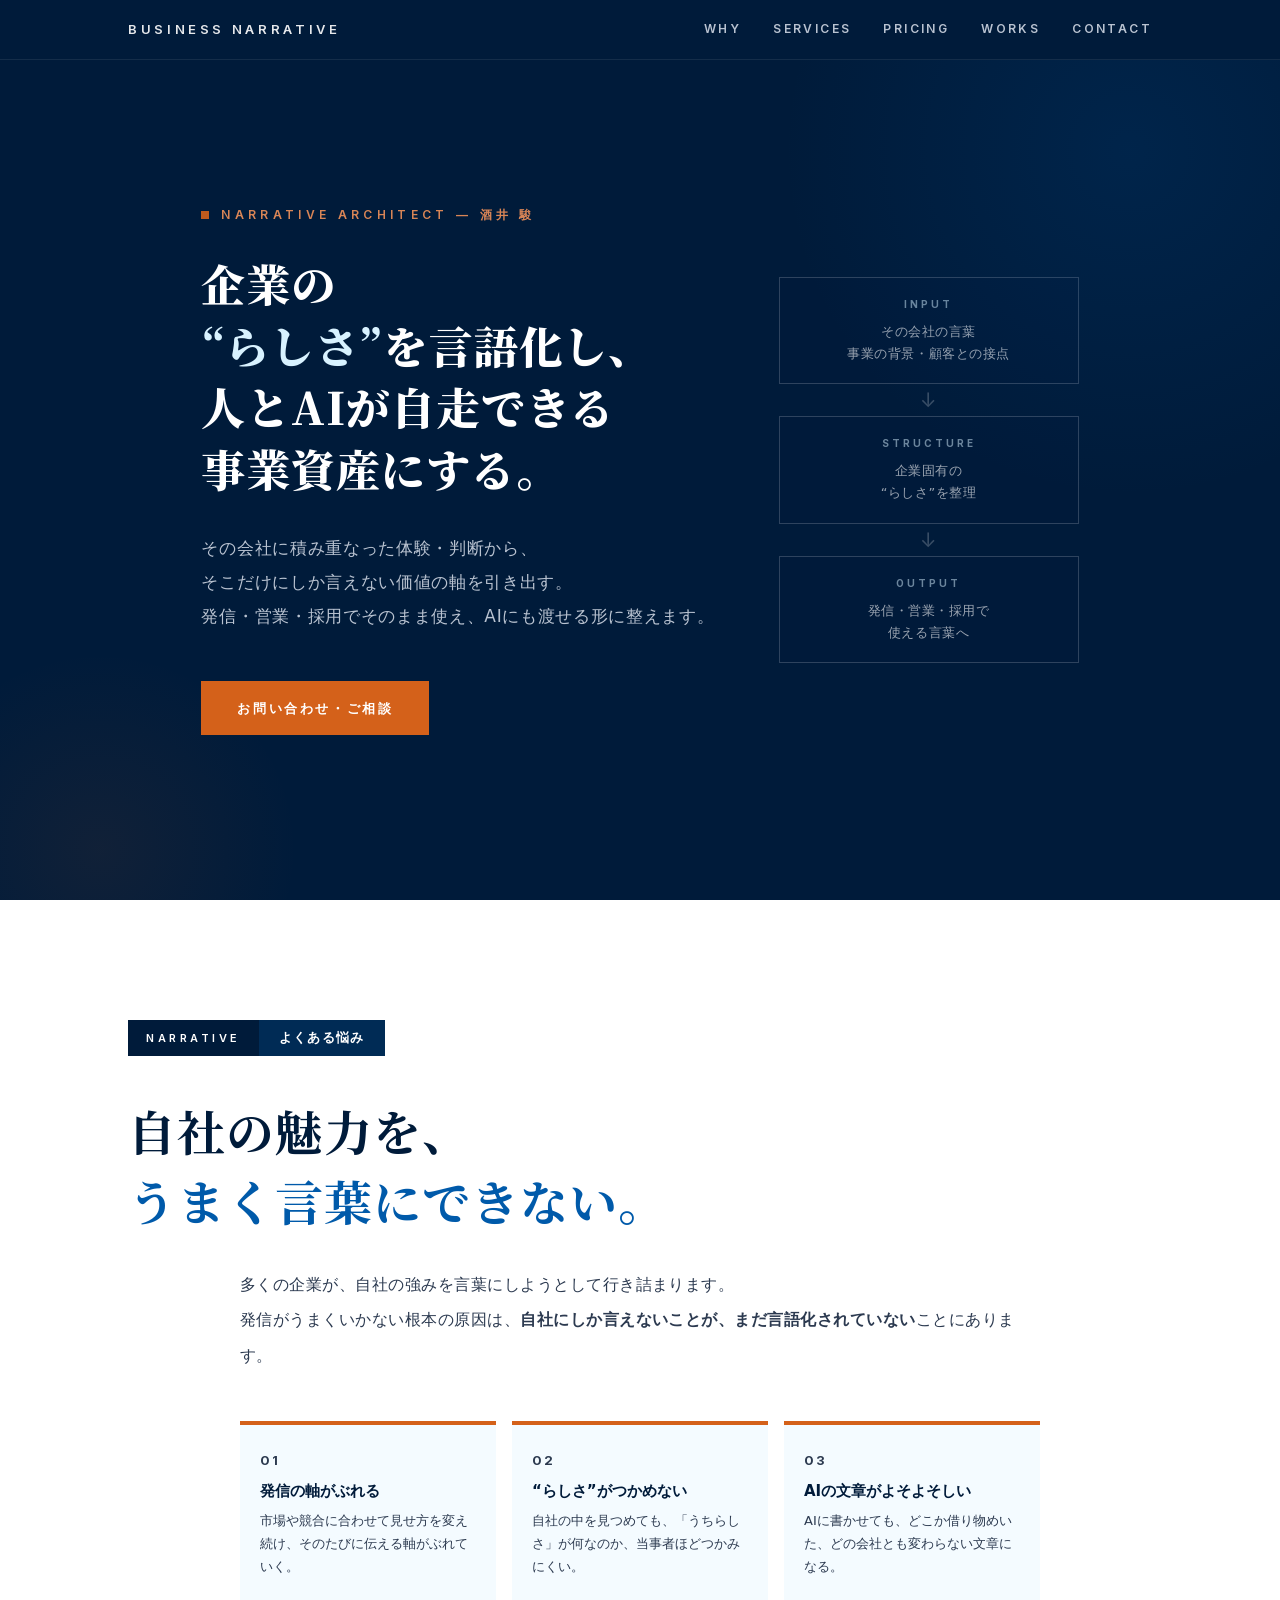
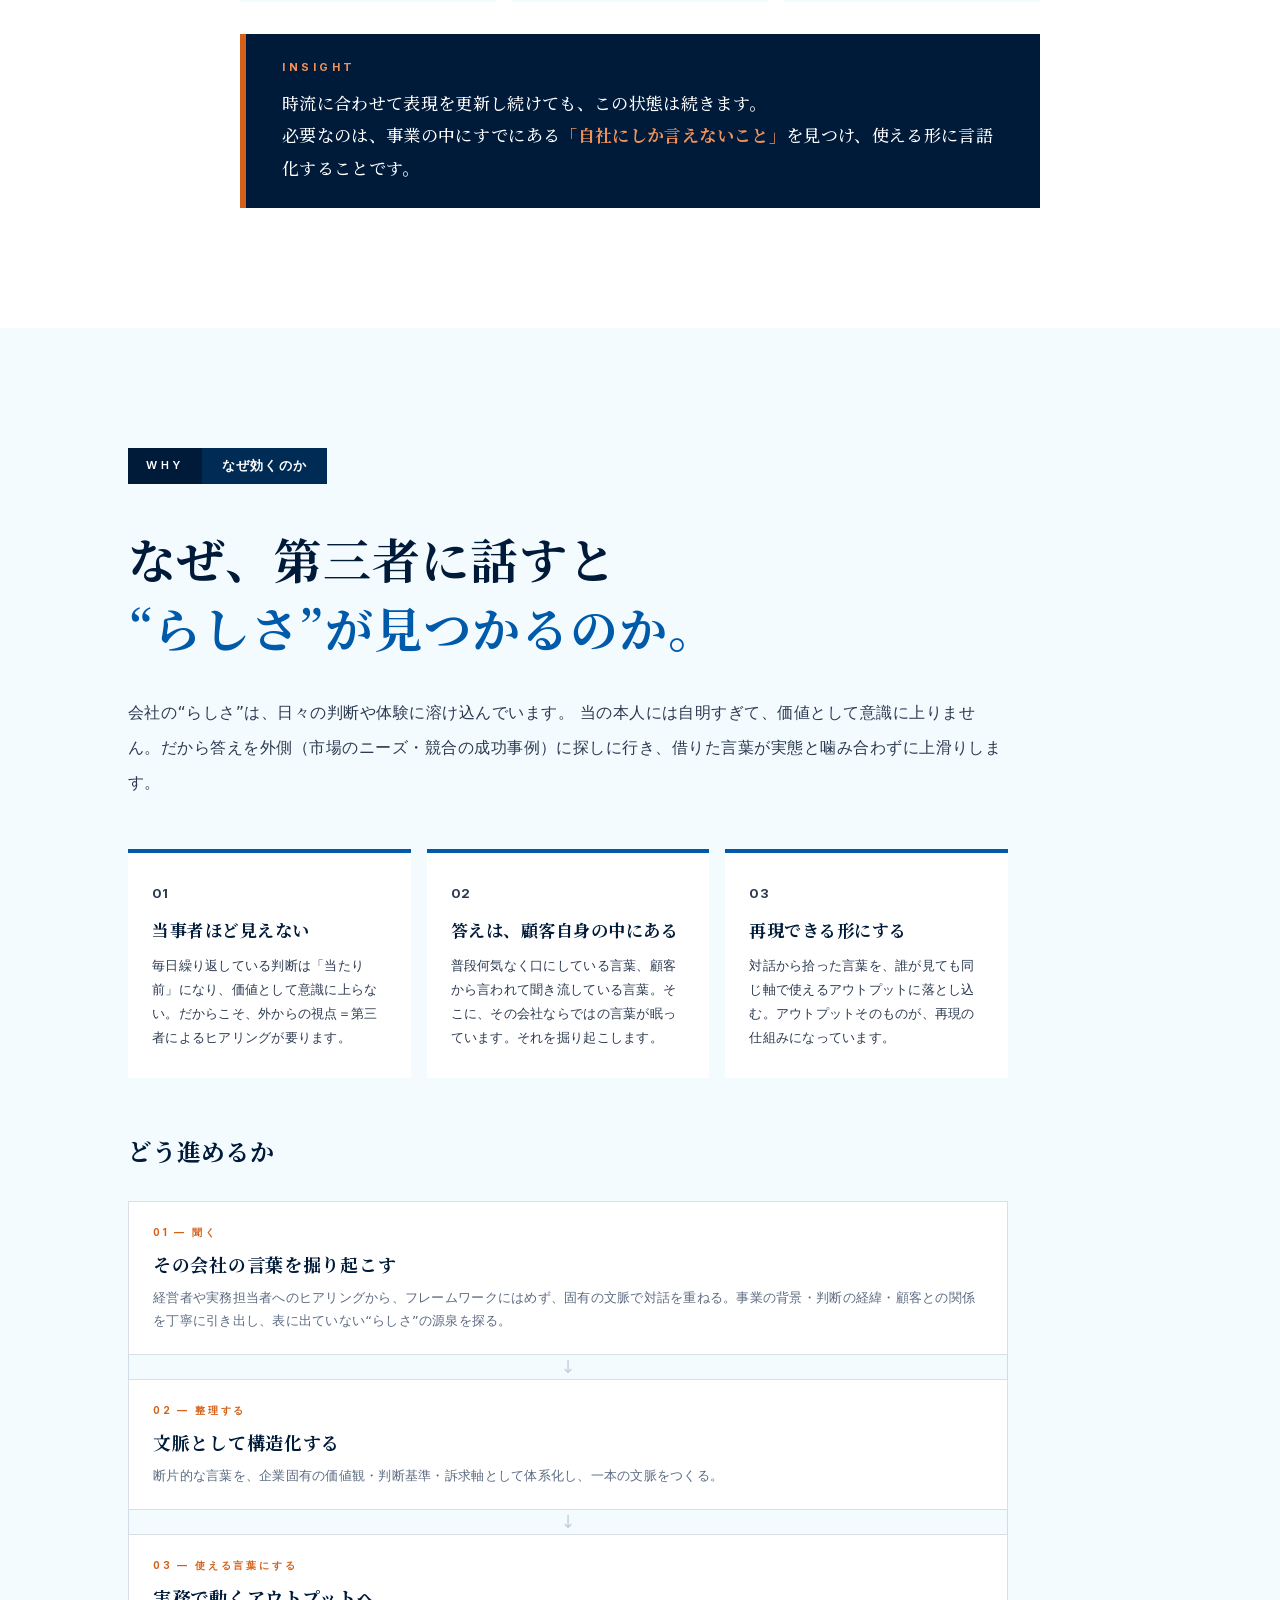
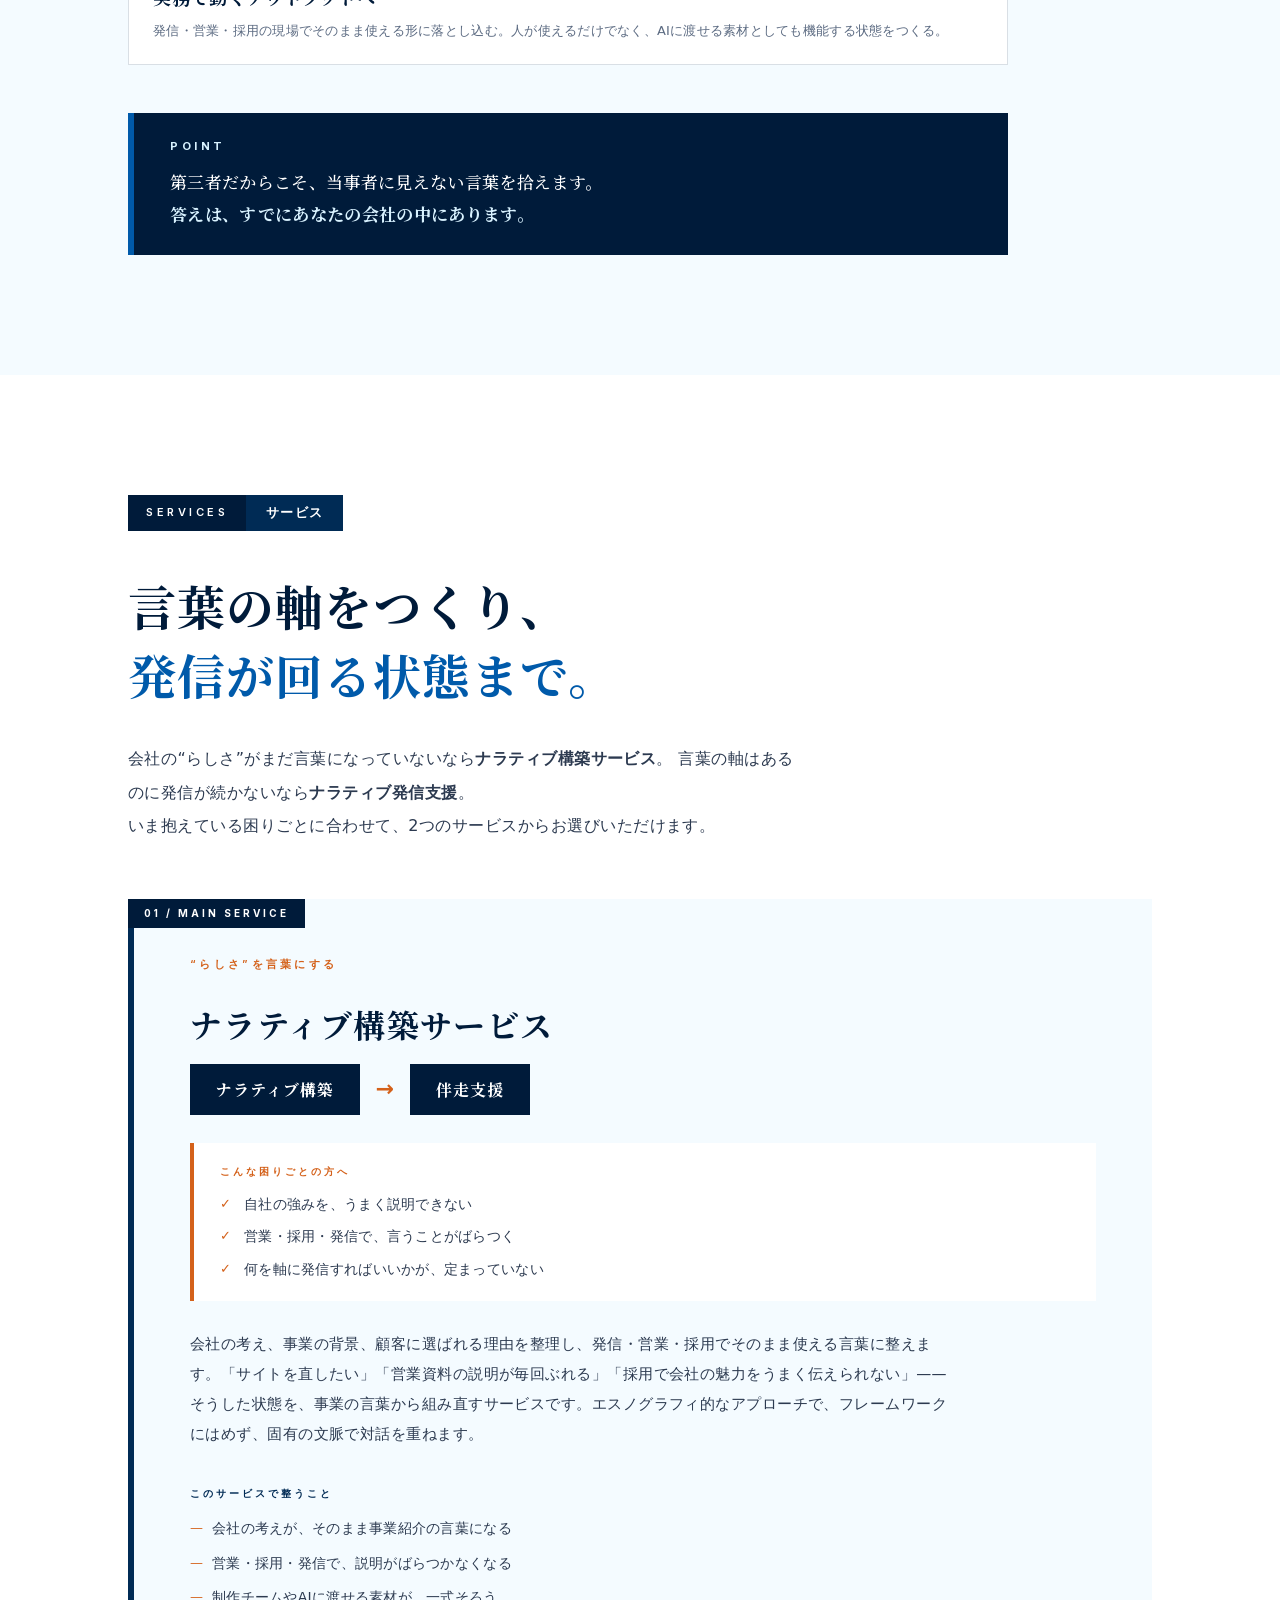
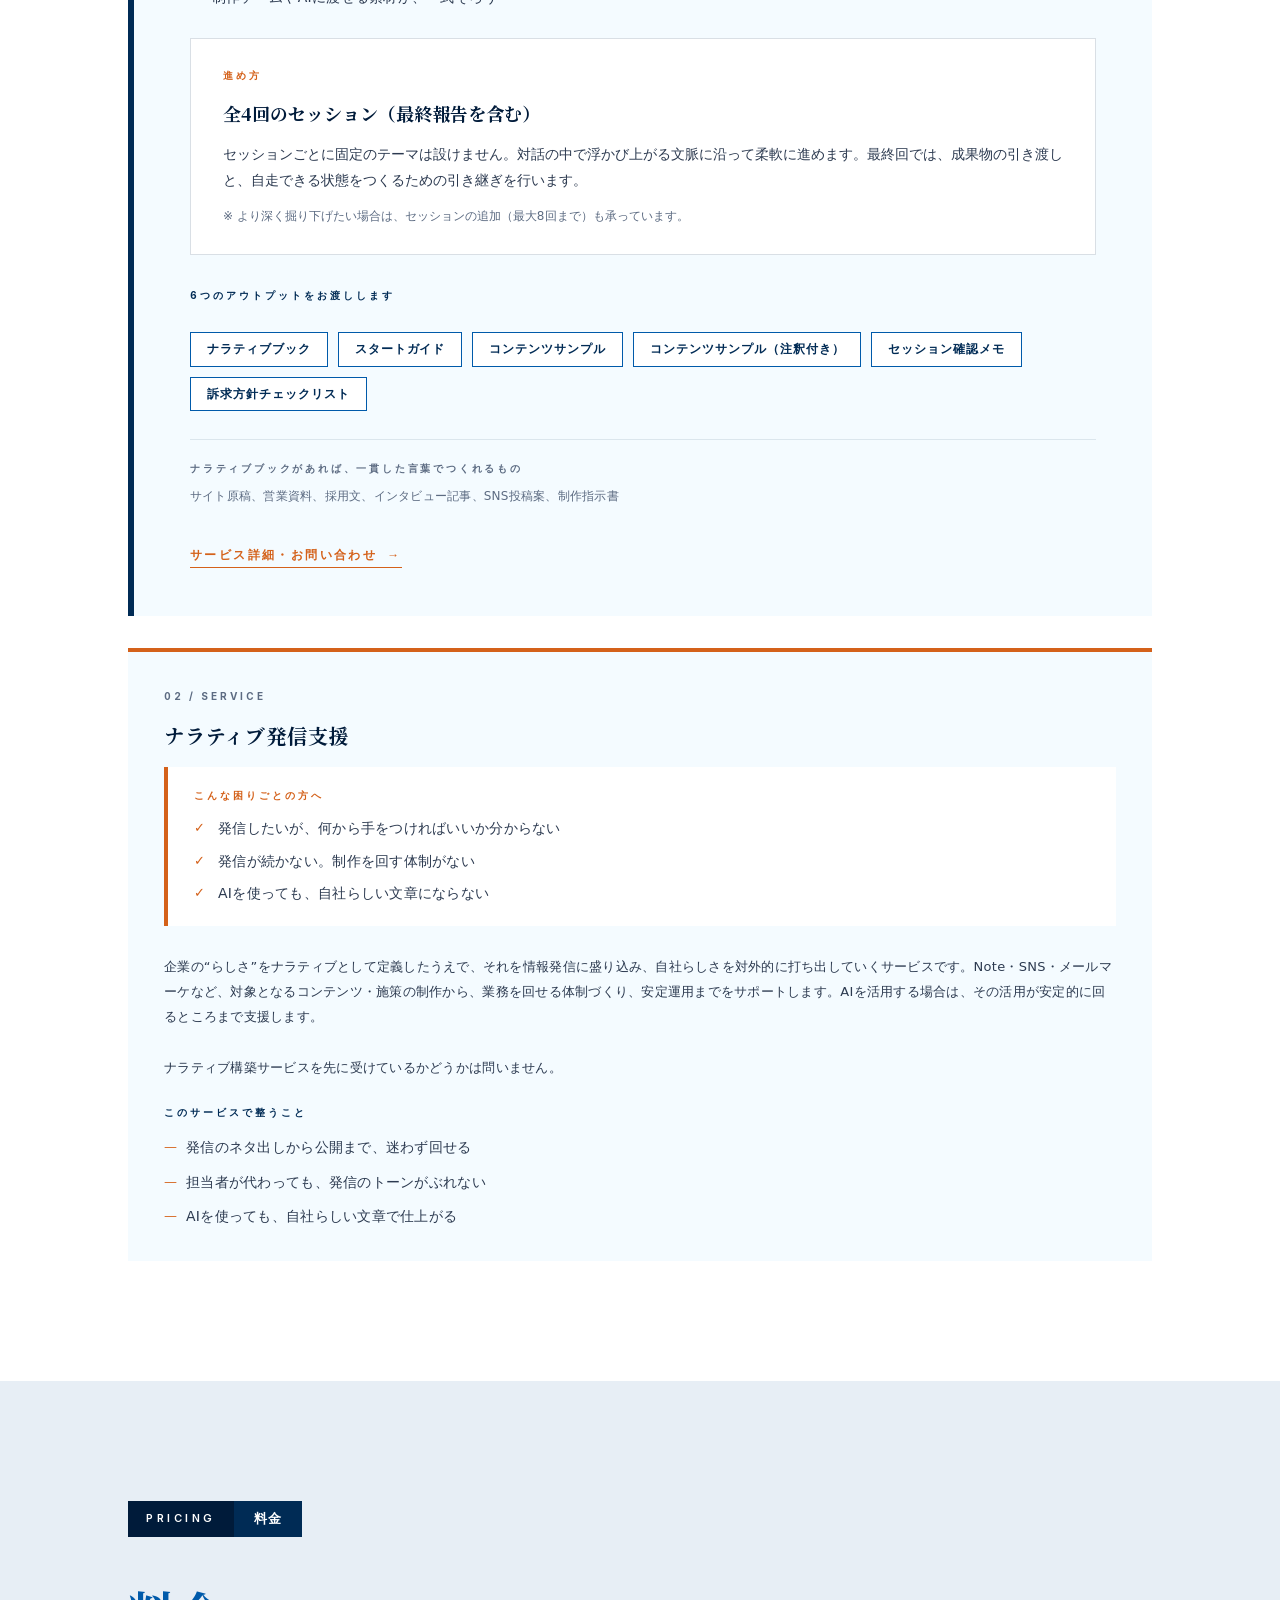
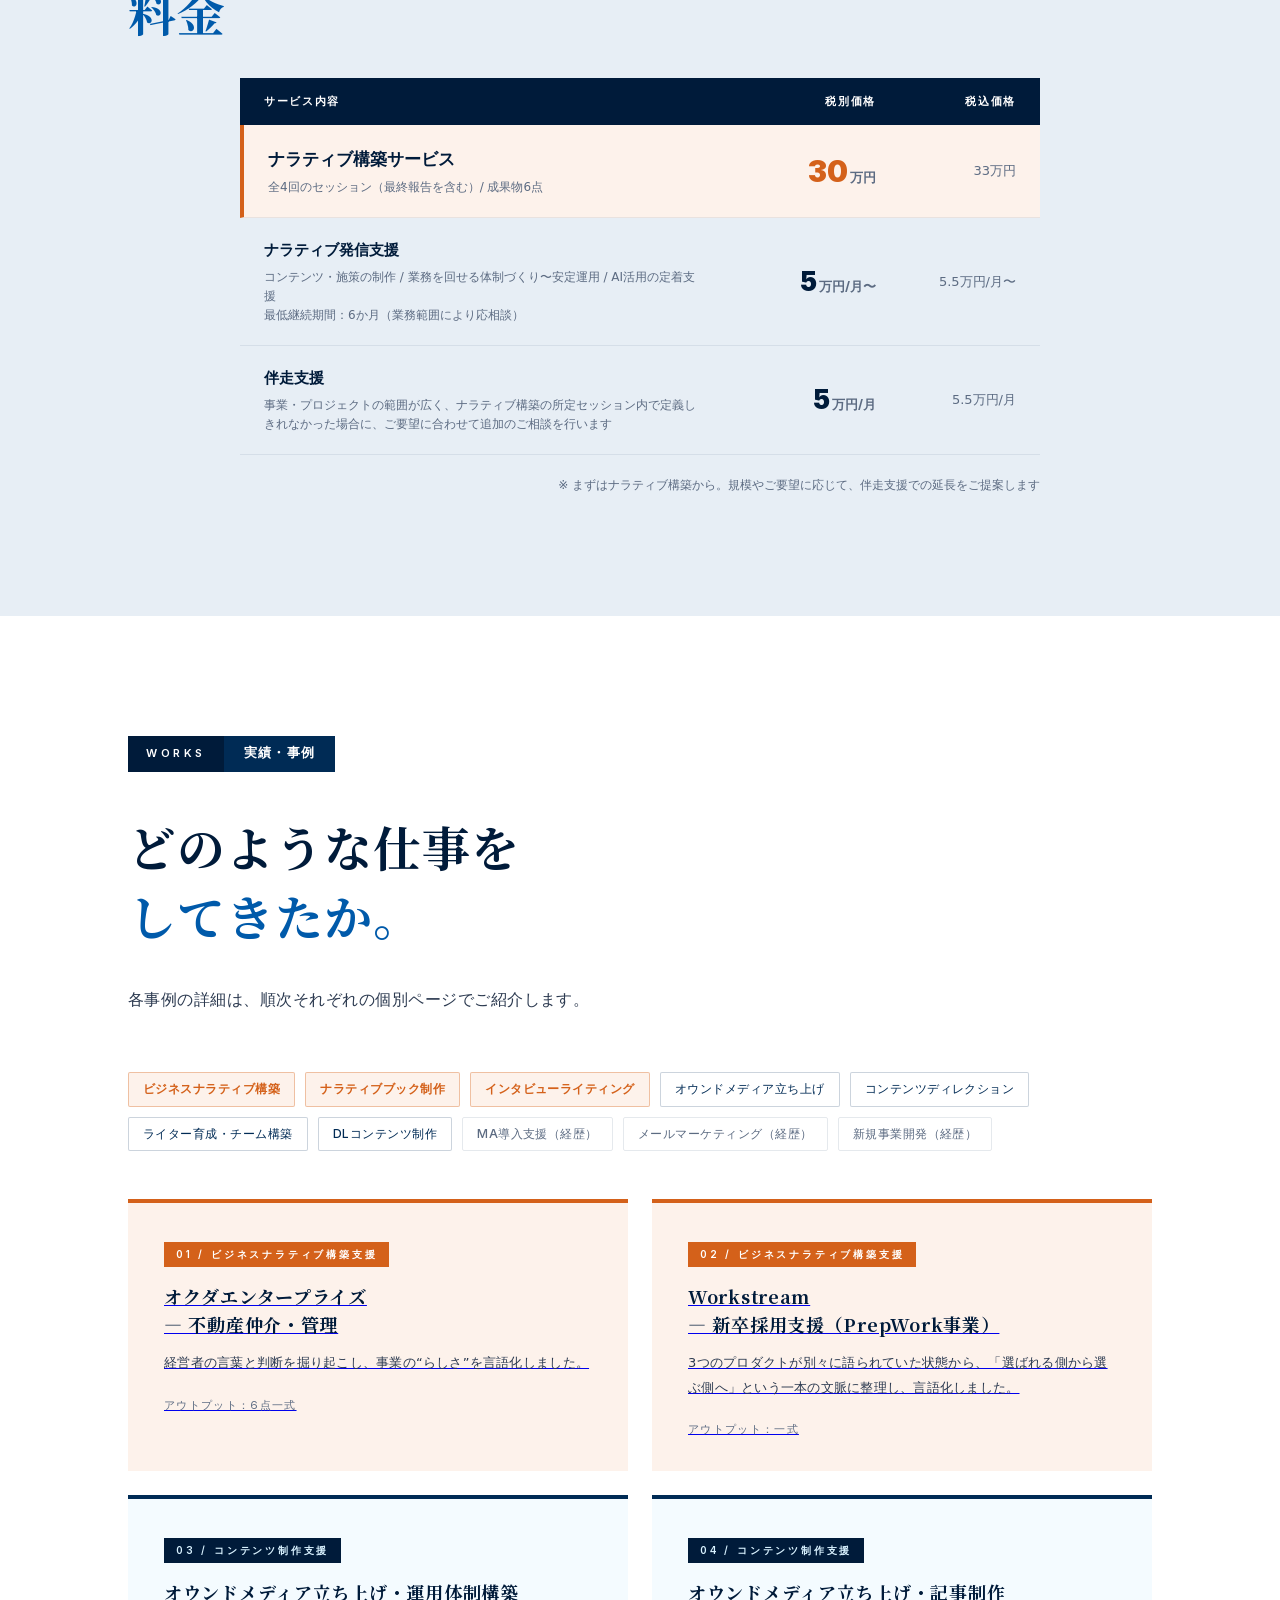
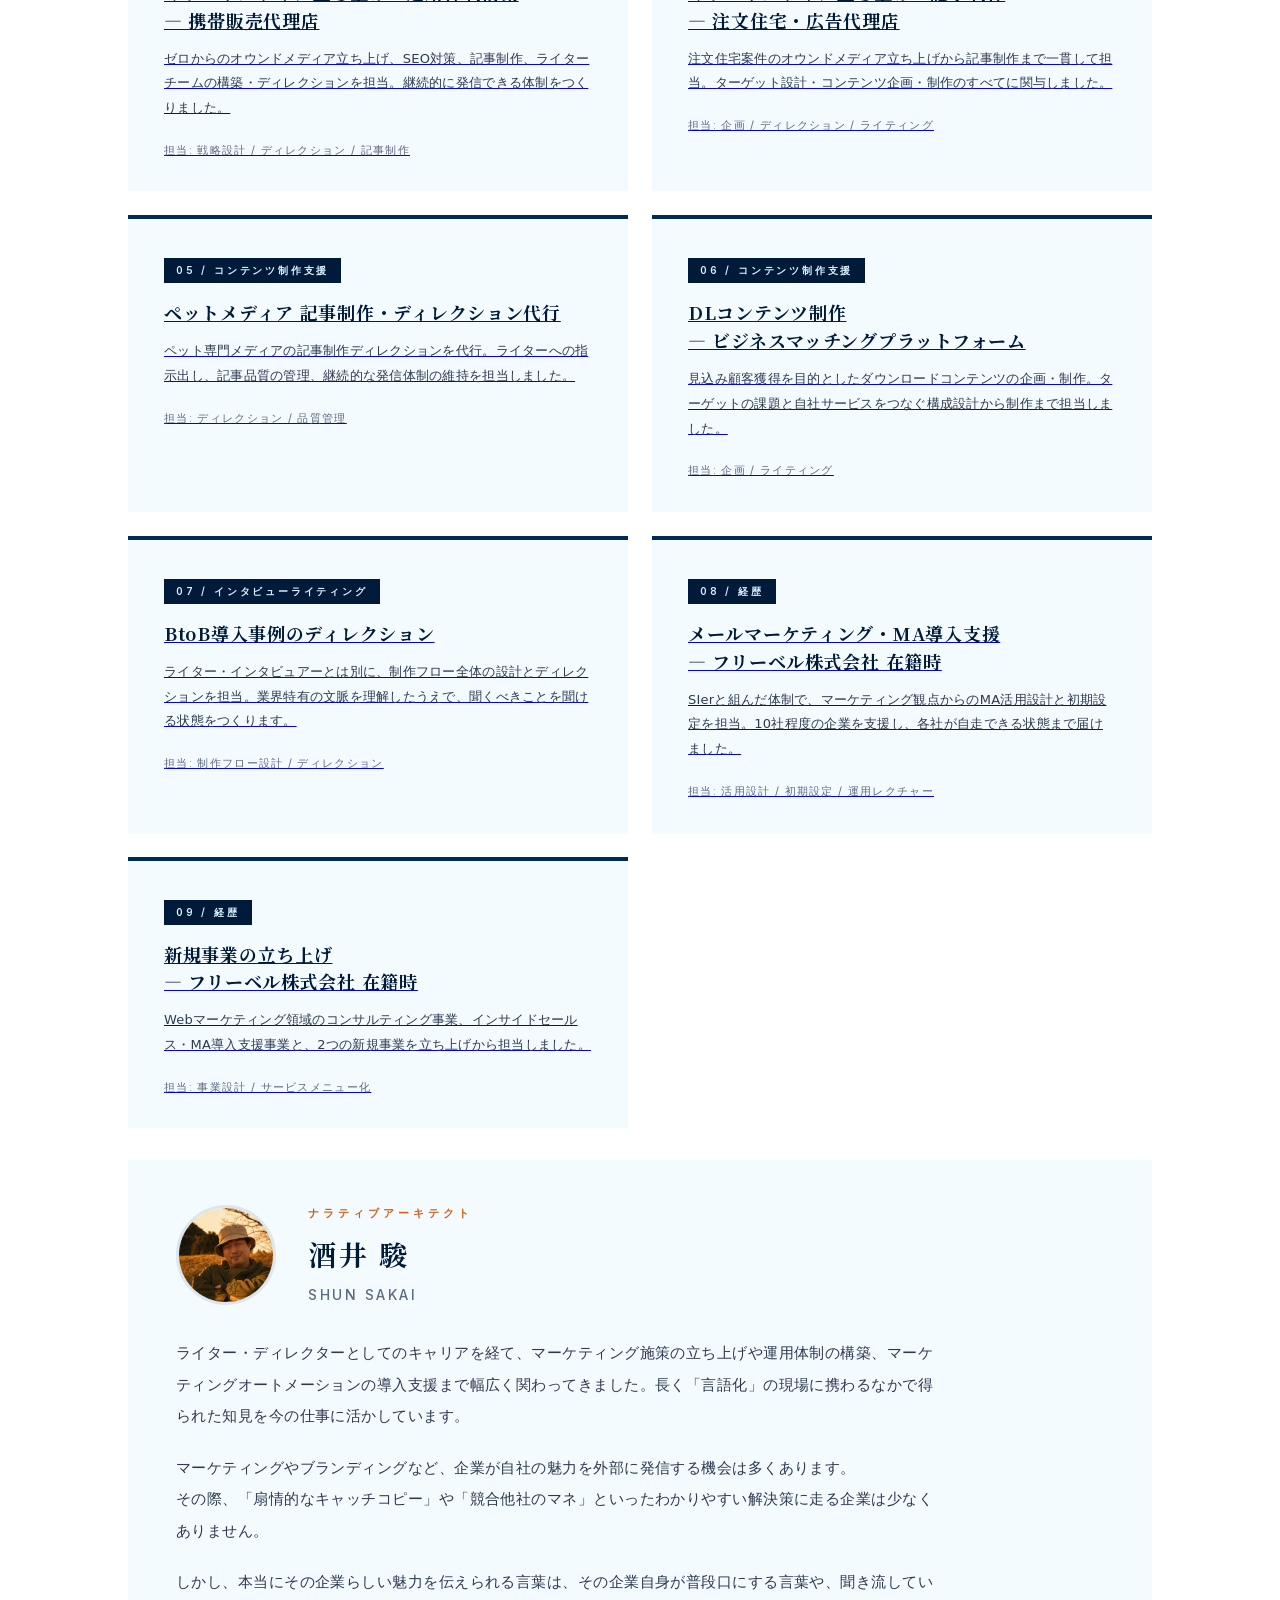
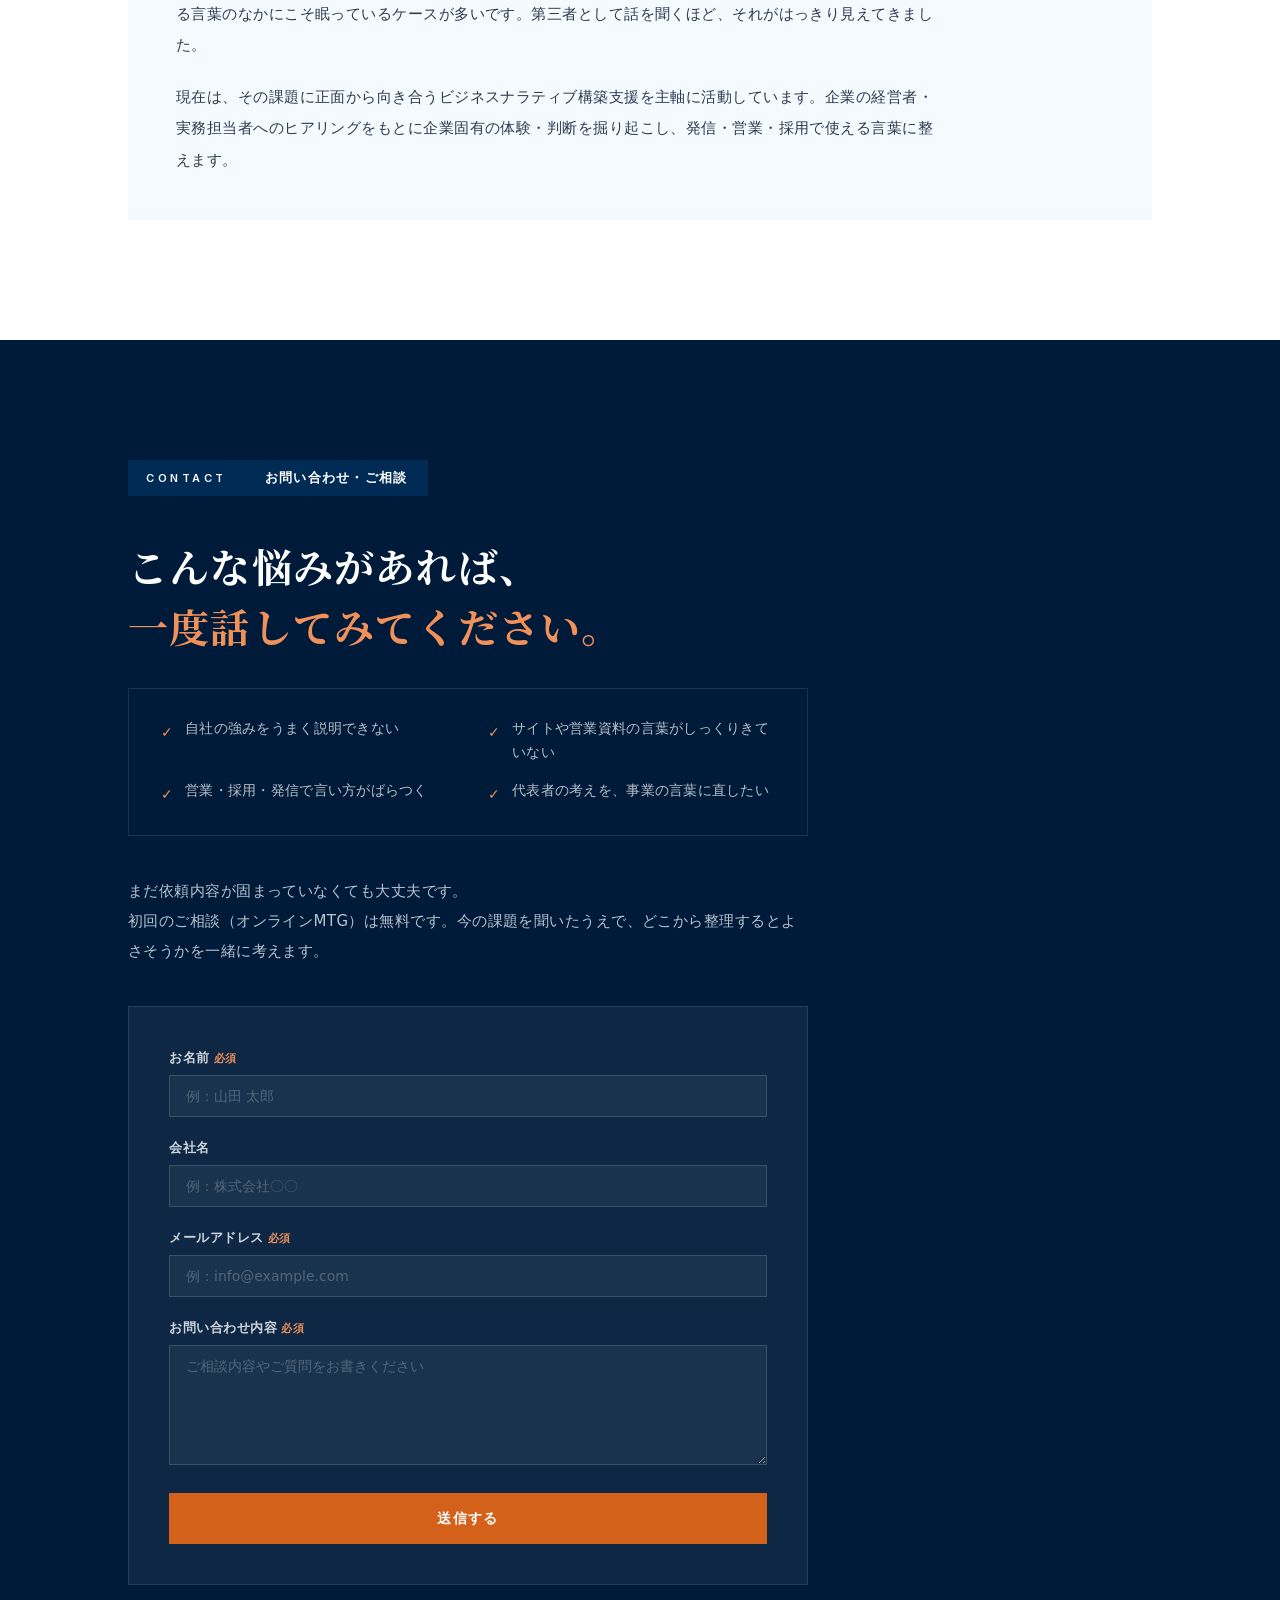
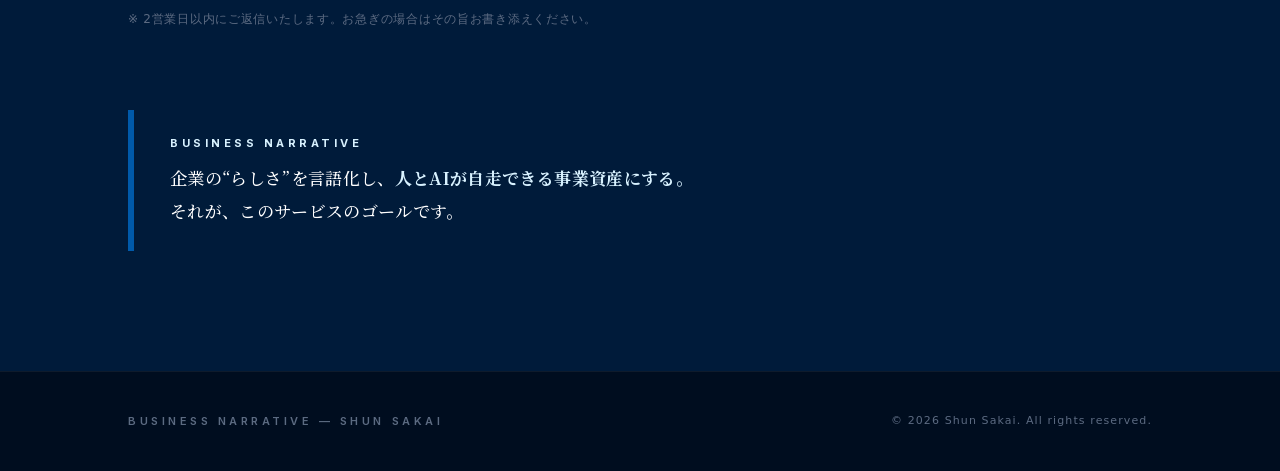
==== commit fbc58555: "実績・事例の個別ページ9本を公開、成果物画像をAI再現版へ更新 my-tools/tools/portfolio-site のNext.jsビルド出力を反映。 Co-Authored-By: Clau" ====
--- a/index.html
+++ b/index.html
@@ -1 +1 @@
-<!DOCTYPE html><!--lFcwyXmdDVMaQoeLk0JhU--><html lang="ja" class="__variable_28fc7c __variable_957e5a __variable_d1882a"><head><meta charSet="utf-8"/><meta name="viewport" content="width=device-width, initial-scale=1"/><link rel="preload" as="image" href="/profile.webp"/><link rel="stylesheet" href="/_next/static/css/d834d6f007cf56a3.css" data-precedence="next"/><link rel="stylesheet" href="/_next/static/css/52347a8ece626fa4.css" data-precedence="next"/><link rel="stylesheet" href="/_next/static/css/0dbe3a74d327eb21.css" data-precedence="next"/><link rel="preload" as="script" fetchPriority="low" href="/_next/static/chunks/webpack-617a66320d40cda3.js"/><script src="/_next/static/chunks/4bd1b696-c023c6e3521b1417.js" async=""></script><script src="/_next/static/chunks/255-293e44824f2ec188.js" async=""></script><script src="/_next/static/chunks/main-app-a5774d5d8b8e9427.js" async=""></script><title>Business Narrative | 企業の“らしさ”を言語化する</title><meta name="description" content="ナラティブアーキテクト 酒井駿のポートフォリオ。企業固有の“らしさ”を言語化し、発信・営業・採用で使える事業資産に整えるビジネスナラティブ構築支援。"/><meta property="og:title" content="Business Narrative | 企業の“らしさ”を言語化する"/><meta property="og:description" content="企業固有の“らしさ”を言語化し、人にもAIにも渡せる事業資産に整えるビジネスナラティブ構築支援。"/><meta property="og:locale" content="ja_JP"/><meta property="og:type" content="website"/><meta name="twitter:card" content="summary"/><meta name="twitter:title" content="Business Narrative | 企業の“らしさ”を言語化する"/><meta name="twitter:description" content="企業固有の“らしさ”を言語化し、人にもAIにも渡せる事業資産に整えるビジネスナラティブ構築支援。"/><link rel="icon" href="/icon.png?b9f5e54ea15b5b63" type="image/png" sizes="512x512"/><link rel="apple-touch-icon" href="/apple-icon.png?5d22bdf88fbbc272" type="image/png" sizes="180x180"/><script src="/_next/static/chunks/polyfills-42372ed130431b0a.js" noModule=""></script></head><body><div hidden=""><!--$--><!--/$--></div><header class="site-header"><div class="header-inner"><a href="#hero" class="site-logo">BUSINESS<span> </span>NARRATIVE</a><nav class="header-nav"><a href="#why">WHY</a><a href="#services">SERVICES</a><a href="#pricing">PRICING</a><a href="#works">WORKS</a><a href="#contact">CONTACT</a></nav></div></header><main><section id="hero"><div class="container"><div class="hero-inner"><div class="hero-left"><p class="hero-eyebrow">NARRATIVE ARCHITECT — 酒井 駿</p><h1 class="hero-title"><span class="br">企業の</span><span class="br"><span class="em">“らしさ”</span>を言語化し、</span><span class="br">人とAIが自走できる</span><span class="br">事業資産にする。</span></h1><p class="hero-sub">その会社に積み重なった体験・判断から、<br/>そこだけにしか言えない価値の軸を引き出す。<br/>発信・営業・採用でそのまま使え、AIにも渡せる形に整えます。</p><a href="#contact" class="hero-cta">お問い合わせ・ご相談</a></div><div class="hero-right" aria-hidden="true"><div class="hero-flow"><div class="hero-flow-box"><p class="box-label">INPUT</p><p class="box-text">その会社の言葉<br/>事業の背景・顧客との接点</p></div><div class="hero-flow-arrow">↓</div><div class="hero-flow-box"><p class="box-label">STRUCTURE</p><p class="box-text">企業固有の<br/>“らしさ”を整理</p></div><div class="hero-flow-arrow">↓</div><div class="hero-flow-box"><p class="box-label">OUTPUT</p><p class="box-text">発信・営業・採用で<br/>使える言葉へ</p></div></div></div></div></div></section><section id="narrative"><div class="container"><div class="section-label"><span class="role">NARRATIVE</span><span class="topic">よくある悩み</span></div><h2 class="section-q">自社の魅力を、<br/><span class="em">うまく言葉にできない。</span></h2><div class="narrative-grid"><div class="narrative-lead"><p>多くの企業が、自社の強みを言葉にしようとして行き詰まります。<br/>発信がうまくいかない根本の原因は、<strong>自社にしか言えないことが、まだ言語化されていない</strong>ことにあります。</p></div><div class="narrative-issues"><div class="narrative-issue"><p class="narrative-issue-num">01</p><h4>発信の軸がぶれる</h4><p>市場や競合に合わせて見せ方を変え続け、そのたびに伝える軸がぶれていく。</p></div><div class="narrative-issue"><p class="narrative-issue-num">02</p><h4>“らしさ”がつかめない</h4><p>自社の中を見つめても、「うちらしさ」が何なのか、当事者ほどつかみにくい。</p></div><div class="narrative-issue"><p class="narrative-issue-num">03</p><h4>AIの文章がよそよそしい</h4><p>AIに書かせても、どこか借り物めいた、どの会社とも変わらない文章になる。</p></div></div><div class="insight-band"><p class="s-label">INSIGHT</p><p class="s-text">時流に合わせて表現を更新し続けても、この状態は続きます。<br/>必要なのは、事業の中にすでにある<b>「自社にしか言えないこと」</b>を見つけ、使える形に言語化することです。</p></div></div></div></section><section id="why"><div class="container"><div class="section-label"><span class="role">WHY</span><span class="topic">なぜ効くのか</span></div><h2 class="section-q">なぜ、第三者に話すと<br/><span class="em">“らしさ”が見つかるのか。</span></h2><div class="why-wrap"><p class="narrative-lead"><span>会社の“らしさ”は、日々の判断や体験に溶け込んでいます。 当の本人には自明すぎて、価値として意識に上りません。だから答えを外側（市場のニーズ・競合の成功事例）に探しに行き、借りた言葉が実態と噛み合わずに上滑りします。</span></p><div class="why-cards"><div class="why-card"><p class="why-card-num">01</p><h4>当事者ほど見えない</h4><p>毎日繰り返している判断は「当たり前」になり、価値として意識に上らない。だからこそ、外からの視点＝第三者によるヒアリングが要ります。</p></div><div class="why-card"><p class="why-card-num">02</p><h4>答えは、顧客自身の中にある</h4><p>普段何気なく口にしている言葉、顧客から言われて聞き流している言葉。そこに、その会社ならではの言葉が眠っています。それを掘り起こします。</p></div><div class="why-card"><p class="why-card-num">03</p><h4>再現できる形にする</h4><p>対話から拾った言葉を、誰が見ても同じ軸で使えるアウトプットに落とし込む。アウトプットそのものが、再現の仕組みになっています。</p></div></div><div class="section-q" style="font-size:clamp(18px, 2vw, 24px);margin-bottom:24px;margin-top:8px">どう進めるか</div><div class="about-3steps"><div class="about-3step"><p class="about-3step-num">01 — 聞く</p><p class="about-3step-title">その会社の言葉を掘り起こす</p><p class="about-3step-desc">経営者や実務担当者へのヒアリングから、フレームワークにはめず、固有の文脈で対話を重ねる。事業の背景・判断の経緯・顧客との関係を丁寧に引き出し、表に出ていない“らしさ”の源泉を探る。</p></div><div class="about-3step-arrow">↓</div><div class="about-3step"><p class="about-3step-num">02 — 整理する</p><p class="about-3step-title">文脈として構造化する</p><p class="about-3step-desc">断片的な言葉を、企業固有の価値観・判断基準・訴求軸として体系化し、一本の文脈をつくる。</p></div><div class="about-3step-arrow">↓</div><div class="about-3step"><p class="about-3step-num">03 — 使える言葉にする</p><p class="about-3step-title">実務で動くアウトプットへ</p><p class="about-3step-desc">発信・営業・採用の現場でそのまま使える形に落とし込む。人が使えるだけでなく、AIに渡せる素材としても機能する状態をつくる。</p></div></div><div class="summary-band" style="margin-top:48px"><p class="s-label">POINT</p><p class="s-text">第三者だからこそ、当事者に見えない言葉を拾えます。<br/><b>答えは、すでにあなたの会社の中にあります。</b></p></div></div></div></section><section id="services"><div class="container"><div class="section-label"><span class="role">SERVICES</span><span class="topic">サービス</span></div><h2 class="section-q">言葉の軸をつくり、<br/><span class="em">発信が回る状態まで。</span></h2><p class="services-intro">会社の“らしさ”がまだ言葉になっていないなら<strong>ナラティブ構築サービス</strong>。 言葉の軸はあるのに発信が続かないなら<strong>ナラティブ発信支援</strong>。<br/>いま抱えている困りごとに合わせて、2つのサービスからお選びいただけます。</p><div class="service-main"><span class="service-main-tag">01 / MAIN SERVICE</span><p class="service-main-subtitle">“らしさ”を言葉にする</p><h3 class="service-main-title">ナラティブ構築サービス</h3><div class="engine-flow" aria-label="サービスの流れ"><span class="engine-pill">ナラティブ構築</span><span class="engine-arrow">→</span><span class="engine-pill">伴走支援</span></div><div class="service-for"><p class="service-for-label">こんな困りごとの方へ</p><ul><li>自社の強みを、うまく説明できない</li><li>営業・採用・発信で、言うことがばらつく</li><li>何を軸に発信すればいいかが、定まっていない</li></ul></div><p class="service-main-body">会社の考え、事業の背景、顧客に選ばれる理由を整理し、発信・営業・採用でそのまま使える言葉に整えます。「サイトを直したい」「営業資料の説明が毎回ぶれる」「採用で会社の魅力をうまく伝えられない」——そうした状態を、事業の言葉から組み直すサービスです。エスノグラフィ的なアプローチで、フレームワークにはめず、固有の文脈で対話を重ねます。</p><div class="service-benefits"><p class="service-benefits-label">このサービスで整うこと</p><ul><li>会社の考えが、そのまま事業紹介の言葉になる</li><li>営業・採用・発信で、説明がばらつかなくなる</li><li>制作チームやAIに渡せる素材が、一式そろう</li></ul></div><div class="session-structure"><p class="session-structure-label">進め方</p><p class="session-structure-title">全4回のセッション（最終報告を含む）</p><p class="session-structure-desc">セッションごとに固定のテーマは設けません。対話の中で浮かび上がる文脈に沿って柔軟に進めます。最終回では、成果物の引き渡しと、自走できる状態をつくるための引き継ぎを行います。</p><p class="session-structure-note">※ より深く掘り下げたい場合は、セッションの追加（最大8回まで）も承っています。</p></div><div class="service-benefits"><p class="service-benefits-label">6つのアウトプットをお渡しします</p></div><div class="deliverables"><span class="deliverable-tag">ナラティブブック</span><span class="deliverable-tag">スタートガイド</span><span class="deliverable-tag">コンテンツサンプル</span><span class="deliverable-tag">コンテンツサンプル（注釈付き）</span><span class="deliverable-tag">セッション確認メモ</span><span class="deliverable-tag">訴求方針チェックリスト</span></div><div class="deliverables-note"><p class="deliverables-note-label">ナラティブブックがあれば、一貫した言葉でつくれるもの</p><p class="deliverables-note-text">サイト原稿、営業資料、採用文、インタビュー記事、SNS投稿案、制作指示書</p></div><a href="#contact" class="service-link">サービス詳細・お問い合わせ</a></div><div class="service-sub-grid single"><div class="service-sub"><p class="service-sub-tag">02 / SERVICE</p><h3 class="service-sub-title">ナラティブ発信支援</h3><div class="service-for"><p class="service-for-label">こんな困りごとの方へ</p><ul><li>発信したいが、何から手をつければいいか分からない</li><li>発信が続かない。制作を回す体制がない</li><li>AIを使っても、自社らしい文章にならない</li></ul></div><p class="service-sub-body">企業の“らしさ”をナラティブとして定義したうえで、それを情報発信に盛り込み、自社らしさを対外的に打ち出していくサービスです。Note・SNS・メールマーケなど、対象となるコンテンツ・施策の制作から、業務を回せる体制づくり、安定運用までをサポートします。AIを活用する場合は、その活用が安定的に回るところまで支援します。<br/><br/>ナラティブ構築サービスを先に受けているかどうかは問いません。</p><div class="service-benefits" style="margin-top:24px;margin-bottom:0"><p class="service-benefits-label">このサービスで整うこと</p><ul><li>発信のネタ出しから公開まで、迷わず回せる</li><li>担当者が代わっても、発信のトーンがぶれない</li><li>AIを使っても、自社らしい文章で仕上がる</li></ul></div></div></div></div></section><section id="pricing"><div class="container"><div class="section-label"><span class="role">PRICING</span><span class="topic">料金</span></div><h2 class="section-q"><span class="em">料金</span></h2><div class="pricing-table"><div class="pricing-row thead"><div class="pricing-cell">サービス内容</div><div class="pricing-cell price-col">税別価格</div><div class="pricing-cell price-col">税込価格</div></div><div class="pricing-row main-row"><div class="pricing-cell"><div class="pricing-name">ナラティブ構築サービス</div><div class="pricing-desc">全4回のセッション（最終報告を含む）/ 成果物6点</div></div><div class="pricing-cell"><div class="pricing-price">30<span class="unit">万円</span></div></div><div class="pricing-cell"><div class="pricing-tax">33万円</div></div></div><div class="pricing-row"><div class="pricing-cell"><div class="pricing-name">ナラティブ発信支援</div><div class="pricing-desc">コンテンツ・施策の制作 / 業務を回せる体制づくり〜安定運用 / AI活用の定着支援<br/>最低継続期間：6か月（業務範囲により応相談）</div></div><div class="pricing-cell"><div class="pricing-price">5<span class="unit">万円/月〜</span></div></div><div class="pricing-cell"><div class="pricing-tax">5.5万円/月〜</div></div></div><div class="pricing-row"><div class="pricing-cell"><div class="pricing-name">伴走支援</div><div class="pricing-desc">事業・プロジェクトの範囲が広く、ナラティブ構築の所定セッション内で定義しきれなかった場合に、ご要望に合わせて追加のご相談を行います</div></div><div class="pricing-cell"><div class="pricing-price">5<span class="unit">万円/月</span></div></div><div class="pricing-cell"><div class="pricing-tax">5.5万円/月</div></div></div></div><p class="pricing-note">※ まずはナラティブ構築から。規模やご要望に応じて、伴走支援での延長をご提案します</p></div></section><section id="works"><div class="container"><div class="section-label"><span class="role">WORKS</span><span class="topic">実績・事例</span></div><h2 class="section-q">どのような仕事を<br/><span class="em">してきたか。</span></h2><p class="services-intro">各事例の詳細は、順次それぞれの個別ページでご紹介します。</p><div class="works-tags" aria-label="仕事の領域"><span class="works-tag-item works-tag-primary">ビジネスナラティブ構築</span><span class="works-tag-item works-tag-primary">ナラティブブック制作</span><span class="works-tag-item works-tag-primary">インタビューライティング</span><span class="works-tag-item">オウンドメディア立ち上げ</span><span class="works-tag-item">コンテンツディレクション</span><span class="works-tag-item">ライター育成・チーム構築</span><span class="works-tag-item">DLコンテンツ制作</span><span class="works-tag-item works-tag-muted">MA導入支援（経歴）</span><span class="works-tag-item works-tag-muted">メールマーケティング（経歴）</span></div><div class="works-grid"><div class="work-card featured"><span class="work-tag">01 / ビジネスナラティブ構築支援</span><h3 class="work-title">オクダエンタープライズ<br/>— 不動産仲介・管理</h3><p class="work-body">経営者の言葉と判断を掘り起こし、事業の“らしさ”を言語化しました。</p><p class="work-meta">アウトプット：6点一式</p></div><div class="work-card featured"><span class="work-tag">02 / ビジネスナラティブ構築支援</span><h3 class="work-title">フリーベル株式会社<br/>— コンテンツ制作</h3><p class="work-body">複数のサービスが混在するなかで訴求軸を整理し、「どの顧客に・何を・なぜ提供するか」を一本の文脈として言語化しました。</p><p class="work-meta">アウトプット：一式</p></div><div class="work-card"><span class="work-tag">03 / コンテンツ制作支援</span><h3 class="work-title">オウンドメディア立ち上げ・運用体制構築<br/>— 携帯販売代理店</h3><p class="work-body">ゼロからのオウンドメディア立ち上げ、SEO対策、記事制作、ライターチームの構築・ディレクションを担当。継続的に発信できる体制をつくりました。</p><p class="work-meta">担当: 戦略設計 / ディレクション / 記事制作</p></div><div class="work-card"><span class="work-tag">04 / コンテンツ制作支援</span><h3 class="work-title">オウンドメディア立ち上げ・記事制作<br/>— 注文住宅・広告代理店</h3><p class="work-body">注文住宅案件のオウンドメディア立ち上げから記事制作まで一貫して担当。ターゲット設計・コンテンツ企画・制作のすべてに関与しました。</p><p class="work-meta">担当: 企画 / ディレクション / ライティング</p></div><div class="work-card"><span class="work-tag">05 / コンテンツ制作支援</span><h3 class="work-title">ペットメディア 記事制作・ディレクション代行</h3><p class="work-body">ペット専門メディアの記事制作ディレクションを代行。ライターへの指示出し、記事品質の管理、継続的な発信体制の維持を担当しました。</p><p class="work-meta">担当: ディレクション / 品質管理</p></div><div class="work-card"><span class="work-tag">06 / コンテンツ制作支援</span><h3 class="work-title">DLコンテンツ制作<br/>— ビジネスマッチングプラットフォーム</h3><p class="work-body">見込み顧客獲得を目的としたダウンロードコンテンツの企画・制作。ターゲットの課題と自社サービスをつなぐ構成設計から制作まで担当しました。</p><p class="work-meta">担当: 企画 / ライティング</p></div><div class="work-card"><span class="work-tag">07 / インタビューライティング</span><h3 class="work-title">経営者・担当者インタビュー</h3><p class="work-body">ヒアリングで引き出し、言葉に変える。ビジネスナラティブ構築で培ったヒアリングの技術を活かし、その人・その事業ならではの言葉を引き出して読まれる記事に整えます。</p><p class="work-meta">担当: 取材 / ライティング</p></div><div class="work-card"><span class="work-tag">08 / 経歴</span><h3 class="work-title">メールマーケティング・MA導入支援<br/>— フリーベル株式会社 在籍時</h3><p class="work-body">メールマーケティング・マーケティングオートメーション（MA）の導入・運用支援を複数社で担当。コンテンツ制作だけに閉じず、施策全体の設計・実行まで関与しました。</p><p class="work-meta">担当: 設計 / 導入 / 運用支援</p></div><div class="work-profile"><div class="about-title-block"><div class="about-photo"><img src="/profile.webp" alt="酒井 駿" width="330" height="330"/></div><div class="about-name-info"><p class="about-role">ナラティブアーキテクト</p><p class="about-name-ja">酒井 駿</p><p class="about-name-en">SHUN SAKAI</p></div></div><div class="about-story"><p>ライター・ディレクターとしてのキャリアを経て、マーケティング施策の立ち上げや運用体制の構築、マーケティングオートメーションの導入支援まで幅広く関わってきました。長く「言語化」の現場に携わるなかで得られた知見を今の仕事に活かしています。</p><p>マーケティングやブランディングなど、企業が自社の魅力を外部に発信する機会は多くあります。<br/>その際、「扇情的なキャッチコピー」や「競合他社のマネ」といったわかりやすい解決策に走る企業は少なくありません。</p><p>しかし、本当にその企業らしい魅力を伝えられる言葉は、その企業自身が普段口にする言葉や、聞き流している言葉のなかにこそ眠っているケースが多いです。第三者として話を聞くほど、それがはっきり見えてきました。</p><p>現在は、その課題に正面から向き合うビジネスナラティブ構築支援を主軸に活動しています。企業の経営者・実務担当者へのヒアリングをもとに企業固有の体験・判断を掘り起こし、発信・営業・採用で使える言葉に整えます。</p></div></div></div></div></section><section id="contact"><div class="container"><div class="section-label"><span class="role" style="background:var(--navy)">CONTACT</span><span class="topic">お問い合わせ・ご相談</span></div><div class="contact-inner"><h2 class="contact-q">こんな悩みがあれば、<br/><span class="em">一度話してみてください。</span></h2><div class="contact-checklist" role="list" aria-label="こんな方へ"><div class="check-item" role="listitem"><span class="check-icon">✓</span><span>自社の強みをうまく説明できない</span></div><div class="check-item" role="listitem"><span class="check-icon">✓</span><span>サイトや営業資料の言葉がしっくりきていない</span></div><div class="check-item" role="listitem"><span class="check-icon">✓</span><span>営業・採用・発信で言い方がばらつく</span></div><div class="check-item" role="listitem"><span class="check-icon">✓</span><span>代表者の考えを、事業の言葉に直したい</span></div></div><p class="contact-body">まだ依頼内容が固まっていなくても大丈夫です。<br/>初回のご相談（オンラインMTG）は無料です。今の課題を聞いたうえで、どこから整理するとよさそうかを一緒に考えます。</p><form class="contact-form" action="https://formspree.io/f/mlgqjrre" method="POST"><input type="hidden" name="_subject" value="【businessnarrative.org】お問い合わせ"/><div class="form-group"><label for="cf-name">お名前<span class="required">必須</span></label><input id="cf-name" type="text" placeholder="例：山田 太郎" required="" name="お名前"/></div><div class="form-group"><label for="cf-company">会社名</label><input id="cf-company" type="text" placeholder="例：株式会社〇〇" name="会社名"/></div><div class="form-group"><label for="cf-email">メールアドレス<span class="required">必須</span></label><input id="cf-email" type="email" placeholder="例：info@example.com" required="" name="email"/></div><div class="form-group"><label for="cf-message">お問い合わせ内容<span class="required">必須</span></label><textarea id="cf-message" name="お問い合わせ内容" placeholder="ご相談内容やご質問をお書きください" required=""></textarea></div><button type="submit" class="form-submit">送信する</button></form><p class="contact-note">※ 2営業日以内にご返信いたします。お急ぎの場合はその旨お書き添えください。</p><div class="summary-band" style="margin-top:80px"><p class="s-label">BUSINESS NARRATIVE</p><p class="s-text">企業の“らしさ”を言語化し、<b>人とAIが自走できる事業資産にする。</b><br/>それが、このサービスのゴールです。</p></div></div></div></section><!--$--><!--/$--></main><footer class="site-footer"><div class="footer-inner"><span class="footer-logo">BUSINESS NARRATIVE — SHUN SAKAI</span><span class="footer-copy">© <!-- -->2026<!-- --> Shun Sakai. All rights reserved.</span></div></footer><script src="/_next/static/chunks/webpack-617a66320d40cda3.js" id="_R_" async=""></script><script>(self.__next_f=self.__next_f||[]).push([0])</script><script>self.__next_f.push([1,"1:\"$Sreact.fragment\"\n2:I[9766,[],\"\"]\n3:I[8924,[],\"\"]\ne:I[7150,[],\"\"]\n:HL[\"/_next/static/css/d834d6f007cf56a3.css\",\"style\"]\n:HL[\"/_next/static/css/52347a8ece626fa4.css\",\"style\"]\n:HL[\"/_next/static/css/0dbe3a74d327eb21.css\",\"style\"]\n"])</script><script>self.__next_f.push([1,"0:{\"P\":null,\"b\":\"lFcwyXmdDVMaQoeLk0JhU\",\"p\":\"\",\"c\":[\"\",\"\"],\"i\":false,\"f\":[[[\"\",{\"children\":[\"__PAGE__\",{}]},\"$undefined\",\"$undefined\",true],[\"\",[\"$\",\"$1\",\"c\",{\"children\":[[[\"$\",\"link\",\"0\",{\"rel\":\"stylesheet\",\"href\":\"/_next/static/css/d834d6f007cf56a3.css\",\"precedence\":\"next\",\"crossOrigin\":\"$undefined\",\"nonce\":\"$undefined\"}],[\"$\",\"link\",\"1\",{\"rel\":\"stylesheet\",\"href\":\"/_next/static/css/52347a8ece626fa4.css\",\"precedence\":\"next\",\"crossOrigin\":\"$undefined\",\"nonce\":\"$undefined\"}],[\"$\",\"link\",\"2\",{\"rel\":\"stylesheet\",\"href\":\"/_next/static/css/0dbe3a74d327eb21.css\",\"precedence\":\"next\",\"crossOrigin\":\"$undefined\",\"nonce\":\"$undefined\"}]],[\"$\",\"html\",null,{\"lang\":\"ja\",\"className\":\"__variable_28fc7c __variable_957e5a __variable_d1882a\",\"children\":[\"$\",\"body\",null,{\"children\":[[\"$\",\"header\",null,{\"className\":\"site-header\",\"children\":[\"$\",\"div\",null,{\"className\":\"header-inner\",\"children\":[[\"$\",\"a\",null,{\"href\":\"#hero\",\"className\":\"site-logo\",\"children\":[\"BUSINESS\",[\"$\",\"span\",null,{\"children\":\" \"}],\"NARRATIVE\"]}],[\"$\",\"nav\",null,{\"className\":\"header-nav\",\"children\":[[\"$\",\"a\",\"#why\",{\"href\":\"#why\",\"children\":\"WHY\"}],[\"$\",\"a\",\"#services\",{\"href\":\"#services\",\"children\":\"SERVICES\"}],[\"$\",\"a\",\"#pricing\",{\"href\":\"#pricing\",\"children\":\"PRICING\"}],[\"$\",\"a\",\"#works\",{\"href\":\"#works\",\"children\":\"WORKS\"}],[\"$\",\"a\",\"#contact\",{\"href\":\"#contact\",\"children\":\"CONTACT\"}]]}]]}]}],[\"$\",\"main\",null,{\"children\":[\"$\",\"$L2\",null,{\"parallelRouterKey\":\"children\",\"error\":\"$undefined\",\"errorStyles\":\"$undefined\",\"errorScripts\":\"$undefined\",\"template\":[\"$\",\"$L3\",null,{}],\"templateStyles\":\"$undefined\",\"templateScripts\":\"$undefined\",\"notFound\":[[[\"$\",\"title\",null,{\"children\":\"404: This page could not be found.\"}],[\"$\",\"div\",null,{\"style\":{\"fontFamily\":\"system-ui,\\\"Segoe UI\\\",Roboto,Helvetica,Arial,sans-serif,\\\"Apple Color Emoji\\\",\\\"Segoe UI Emoji\\\"\",\"height\":\"100vh\",\"textAlign\":\"center\",\"display\":\"flex\",\"flexDirection\":\"column\",\"alignItems\":\"center\",\"justifyContent\":\"center\"},\"children\":[\"$\",\"div\",null,{\"children\":[[\"$\",\"style\",null,{\"dangerouslySetInnerHTML\":{\"__html\":\"body{color:#000;background:#fff;margin:0}.next-error-h1{border-right:1px solid rgba(0,0,0,.3)}@media (prefers-color-scheme:dark){body{color:#fff;background:#000}.next-error-h1{border-right:1px solid rgba(255,255,255,.3)}}\"}}],[\"$\",\"h1\",null,{\"className\":\"next-error-h1\",\"style\":{\"display\":\"inline-block\",\"margin\":\"0 20px 0 0\",\"padding\":\"0 23px 0 0\",\"fontSize\":24,\"fontWeight\":500,\"verticalAlign\":\"top\",\"lineHeight\":\"49px\"},\"children\":404}],[\"$\",\"div\",null,{\"style\":{\"display\":\"inline-block\"},\"children\":[\"$\",\"h2\",null,{\"style\":{\"fontSize\":14,\"fontWeight\":400,\"lineHeight\":\"49px\",\"margin\":0},\"children\":\"This page could not be found.\"}]}]]}]}]],[]],\"forbidden\":\"$undefined\",\"unauthorized\":\"$undefined\"}]}],[\"$\",\"footer\",null,{\"className\":\"site-footer\",\"children\":[\"$\",\"div\",null,{\"className\":\"footer-inner\",\"children\":[[\"$\",\"span\",null,{\"className\":\"footer-logo\",\"children\":\"BUSINESS NARRATIVE — SHUN SAKAI\"}],[\"$\",\"span\",null,{\"className\":\"footer-copy\",\"children\":[\"© \",2026,\" Shun Sakai. All rights reserved.\"]}]]}]}]]}]}]]}],{\"children\":[\"__PAGE__\",[\"$\",\"$1\",\"c\",{\"children\":[[[\"$\",\"section\",null,{\"id\":\"hero\",\"children\":[\"$\",\"div\",null,{\"className\":\"container\",\"children\":[\"$\",\"div\",null,{\"className\":\"hero-inner\",\"children\":[[\"$\",\"div\",null,{\"className\":\"hero-left\",\"children\":[[\"$\",\"p\",null,{\"className\":\"hero-eyebrow\",\"children\":\"NARRATIVE ARCHITECT — 酒井 駿\"}],[\"$\",\"h1\",null,{\"className\":\"hero-title\",\"children\":[[\"$\",\"span\",null,{\"className\":\"br\",\"children\":\"企業の\"}],[\"$\",\"span\",null,{\"className\":\"br\",\"children\":[[\"$\",\"span\",null,{\"className\":\"em\",\"children\":\"“らしさ”\"}],\"を言語化し、\"]}],[\"$\",\"span\",null,{\"className\":\"br\",\"children\":\"人とAIが自走できる\"}],[\"$\",\"span\",null,{\"className\":\"br\",\"children\":\"事業資産にする。\"}]]}],[\"$\",\"p\",null,{\"className\":\"hero-sub\",\"children\":[\"その会社に積み重なった体験・判断から、\",[\"$\",\"br\",null,{}],\"そこだけにしか言えない価値の軸を引き出す。\",[\"$\",\"br\",null,{}],\"発信・営業・採用でそのまま使え、AIにも渡せる形に整えます。\"]}],[\"$\",\"a\",null,{\"href\":\"#contact\",\"className\":\"hero-cta\",\"children\":\"お問い合わせ・ご相談\"}]]}],[\"$\",\"div\",null,{\"className\":\"hero-right\",\"aria-hidden\":\"true\",\"children\":[\"$\",\"div\",null,{\"className\":\"hero-flow\",\"children\":[[\"$\",\"div\",null,{\"className\":\"hero-flow-box\",\"children\":[[\"$\",\"p\",null,{\"className\":\"box-label\",\"children\":\"INPUT\"}],[\"$\",\"p\",null,{\"className\":\"box-text\",\"children\":[\"その会社の言葉\",[\"$\",\"br\",null,{}],\"事業の背景・顧客との接点\"]}]]}],[\"$\",\"div\",null,{\"className\":\"hero-flow-arrow\",\"children\":\"↓\"}],[\"$\",\"div\",null,{\"className\":\"hero-flow-box\",\"children\":[[\"$\",\"p\",null,{\"className\":\"box-label\",\"children\":\"STRUCTURE\"}],[\"$\",\"p\",null,{\"className\":\"box-text\",\"children\":[\"企業固有の\",[\"$\",\"br\",null,{}],\"“らしさ”を整理\"]}]]}],[\"$\",\"div\",null,{\"className\":\"hero-flow-arrow\",\"children\":\"↓\"}],[\"$\",\"div\",null,{\"className\":\"hero-flow-box\",\"children\":[[\"$\",\"p\",null,{\"className\":\"box-label\",\"children\":\"OUTPUT\"}],[\"$\",\"p\",null,{\"className\":\"box-text\",\"children\":[\"発信・営業・採用で\",[\"$\",\"br\",null,{}],\"使える言葉へ\"]}]]}]]}]}]]}]}]}],[\"$\",\"section\",null,{\"id\":\"narrative\",\"children\":[\"$\",\"div\",null,{\"className\":\"container\",\"children\":[\"$L4\",\"$L5\",\"$L6\"]}]}],\"$L7\",\"$L8\",\"$L9\",\"$La\",\"$Lb\"],null,\"$Lc\"]}],{},null,false]},null,false],\"$Ld\",false]],\"m\":\"$undefined\",\"G\":[\"$e\",[]],\"s\":false,\"S\":true}\n"])</script><script>self.__next_f.push([1,"13:I[4431,[],\"OutletBoundary\"]\n15:I[5278,[],\"AsyncMetadataOutlet\"]\n17:I[4431,[],\"ViewportBoundary\"]\n19:I[4431,[],\"MetadataBoundary\"]\n1a:\"$Sreact.suspense\"\n4:[\"$\",\"div\",null,{\"className\":\"section-label\",\"children\":[[\"$\",\"span\",null,{\"className\":\"role\",\"children\":\"NARRATIVE\"}],[\"$\",\"span\",null,{\"className\":\"topic\",\"children\":\"よくある悩み\"}]]}]\n5:[\"$\",\"h2\",null,{\"className\":\"section-q\",\"children\":[\"自社の魅力を、\",[\"$\",\"br\",null,{}],[\"$\",\"span\",null,{\"className\":\"em\",\"children\":\"うまく言葉にできない。\"}]]}]\n"])</script><script>self.__next_f.push([1,"6:[\"$\",\"div\",null,{\"className\":\"narrative-grid\",\"children\":[[\"$\",\"div\",null,{\"className\":\"narrative-lead\",\"children\":[\"$\",\"p\",null,{\"children\":[\"多くの企業が、自社の強みを言葉にしようとして行き詰まります。\",[\"$\",\"br\",null,{}],\"発信がうまくいかない根本の原因は、\",[\"$\",\"strong\",null,{\"children\":\"自社にしか言えないことが、まだ言語化されていない\"}],\"ことにあります。\"]}]}],[\"$\",\"div\",null,{\"className\":\"narrative-issues\",\"children\":[[\"$\",\"div\",null,{\"className\":\"narrative-issue\",\"children\":[[\"$\",\"p\",null,{\"className\":\"narrative-issue-num\",\"children\":\"01\"}],[\"$\",\"h4\",null,{\"children\":\"発信の軸がぶれる\"}],[\"$\",\"p\",null,{\"children\":\"市場や競合に合わせて見せ方を変え続け、そのたびに伝える軸がぶれていく。\"}]]}],[\"$\",\"div\",null,{\"className\":\"narrative-issue\",\"children\":[[\"$\",\"p\",null,{\"className\":\"narrative-issue-num\",\"children\":\"02\"}],[\"$\",\"h4\",null,{\"children\":\"“らしさ”がつかめない\"}],[\"$\",\"p\",null,{\"children\":\"自社の中を見つめても、「うちらしさ」が何なのか、当事者ほどつかみにくい。\"}]]}],[\"$\",\"div\",null,{\"className\":\"narrative-issue\",\"children\":[[\"$\",\"p\",null,{\"className\":\"narrative-issue-num\",\"children\":\"03\"}],[\"$\",\"h4\",null,{\"children\":\"AIの文章がよそよそしい\"}],[\"$\",\"p\",null,{\"children\":\"AIに書かせても、どこか借り物めいた、どの会社とも変わらない文章になる。\"}]]}]]}],[\"$\",\"div\",null,{\"className\":\"insight-band\",\"children\":[[\"$\",\"p\",null,{\"className\":\"s-label\",\"children\":\"INSIGHT\"}],[\"$\",\"p\",null,{\"className\":\"s-text\",\"children\":[\"時流に合わせて表現を更新し続けても、この状態は続きます。\",[\"$\",\"br\",null,{}],\"必要なのは、事業の中にすでにある\",[\"$\",\"b\",null,{\"children\":\"「自社にしか言えないこと」\"}],\"を見つけ、使える形に言語化することです。\"]}]]}]]}]\n"])</script><script>self.__next_f.push([1,"7:[\"$\",\"section\",null,{\"id\":\"why\",\"children\":[\"$\",\"div\",null,{\"className\":\"container\",\"children\":[[\"$\",\"div\",null,{\"className\":\"section-label\",\"children\":[[\"$\",\"span\",null,{\"className\":\"role\",\"children\":\"WHY\"}],[\"$\",\"span\",null,{\"className\":\"topic\",\"children\":\"なぜ効くのか\"}]]}],[\"$\",\"h2\",null,{\"className\":\"section-q\",\"children\":[\"なぜ、第三者に話すと\",[\"$\",\"br\",null,{}],[\"$\",\"span\",null,{\"className\":\"em\",\"children\":\"“らしさ”が見つかるのか。\"}]]}],[\"$\",\"div\",null,{\"className\":\"why-wrap\",\"children\":[[\"$\",\"p\",null,{\"className\":\"narrative-lead\",\"children\":[\"$\",\"span\",null,{\"children\":\"会社の“らしさ”は、日々の判断や体験に溶け込んでいます。 当の本人には自明すぎて、価値として意識に上りません。だから答えを外側（市場のニーズ・競合の成功事例）に探しに行き、借りた言葉が実態と噛み合わずに上滑りします。\"}]}],[\"$\",\"div\",null,{\"className\":\"why-cards\",\"children\":[[\"$\",\"div\",null,{\"className\":\"why-card\",\"children\":[[\"$\",\"p\",null,{\"className\":\"why-card-num\",\"children\":\"01\"}],[\"$\",\"h4\",null,{\"children\":\"当事者ほど見えない\"}],[\"$\",\"p\",null,{\"children\":\"毎日繰り返している判断は「当たり前」になり、価値として意識に上らない。だからこそ、外からの視点＝第三者によるヒアリングが要ります。\"}]]}],[\"$\",\"div\",null,{\"className\":\"why-card\",\"children\":[[\"$\",\"p\",null,{\"className\":\"why-card-num\",\"children\":\"02\"}],[\"$\",\"h4\",null,{\"children\":\"答えは、顧客自身の中にある\"}],[\"$\",\"p\",null,{\"children\":\"普段何気なく口にしている言葉、顧客から言われて聞き流している言葉。そこに、その会社ならではの言葉が眠っています。それを掘り起こします。\"}]]}],[\"$\",\"div\",null,{\"className\":\"why-card\",\"children\":[[\"$\",\"p\",null,{\"className\":\"why-card-num\",\"children\":\"03\"}],[\"$\",\"h4\",null,{\"children\":\"再現できる形にする\"}],[\"$\",\"p\",null,{\"children\":\"対話から拾った言葉を、誰が見ても同じ軸で使えるアウトプットに落とし込む。アウトプットそのものが、再現の仕組みになっています。\"}]]}]]}],[\"$\",\"div\",null,{\"className\":\"section-q\",\"style\":{\"fontSize\":\"clamp(18px, 2vw, 24px)\",\"marginBottom\":\"24px\",\"marginTop\":\"8px\"},\"children\":\"どう進めるか\"}],[\"$\",\"div\",null,{\"className\":\"about-3steps\",\"children\":[[\"$\",\"div\",null,{\"className\":\"about-3step\",\"children\":[[\"$\",\"p\",null,{\"className\":\"about-3step-num\",\"children\":\"01 — 聞く\"}],[\"$\",\"p\",null,{\"className\":\"about-3step-title\",\"children\":\"その会社の言葉を掘り起こす\"}],[\"$\",\"p\",null,{\"className\":\"about-3step-desc\",\"children\":\"経営者や実務担当者へのヒアリングから、フレームワークにはめず、固有の文脈で対話を重ねる。事業の背景・判断の経緯・顧客との関係を丁寧に引き出し、表に出ていない“らしさ”の源泉を探る。\"}]]}],[\"$\",\"div\",null,{\"className\":\"about-3step-arrow\",\"children\":\"↓\"}],[\"$\",\"div\",null,{\"className\":\"about-3step\",\"children\":[[\"$\",\"p\",null,{\"className\":\"about-3step-num\",\"children\":\"02 — 整理する\"}],[\"$\",\"p\",null,{\"className\":\"about-3step-title\",\"children\":\"文脈として構造化する\"}],[\"$\",\"p\",null,{\"className\":\"about-3step-desc\",\"children\":\"断片的な言葉を、企業固有の価値観・判断基準・訴求軸として体系化し、一本の文脈をつくる。\"}]]}],[\"$\",\"div\",null,{\"className\":\"about-3step-arrow\",\"children\":\"↓\"}],[\"$\",\"div\",null,{\"className\":\"about-3step\",\"children\":[[\"$\",\"p\",null,{\"className\":\"about-3step-num\",\"children\":\"03 — 使える言葉にする\"}],[\"$\",\"p\",null,{\"className\":\"about-3step-title\",\"children\":\"実務で動くアウトプットへ\"}],[\"$\",\"p\",null,{\"className\":\"about-3step-desc\",\"children\":\"発信・営業・採用の現場でそのまま使える形に落とし込む。人が使えるだけでなく、AIに渡せる素材としても機能する状態をつくる。\"}]]}]]}],[\"$\",\"div\",null,{\"className\":\"summary-band\",\"style\":{\"marginTop\":\"48px\"},\"children\":[[\"$\",\"p\",null,{\"className\":\"s-label\",\"children\":\"POINT\"}],[\"$\",\"p\",null,{\"className\":\"s-text\",\"children\":[\"第三者だからこそ、当事者に見えない言葉を拾えます。\",[\"$\",\"br\",null,{}],[\"$\",\"b\",null,{\"children\":\"答えは、すでにあなたの会社の中にあります。\"}]]}]]}]]}]]}]}]\n"])</script><script>self.__next_f.push([1,"8:[\"$\",\"section\",null,{\"id\":\"services\",\"children\":[\"$\",\"div\",null,{\"className\":\"container\",\"children\":[[\"$\",\"div\",null,{\"className\":\"section-label\",\"children\":[[\"$\",\"span\",null,{\"className\":\"role\",\"children\":\"SERVICES\"}],[\"$\",\"span\",null,{\"className\":\"topic\",\"children\":\"サービス\"}]]}],[\"$\",\"h2\",null,{\"className\":\"section-q\",\"children\":[\"言葉の軸をつくり、\",[\"$\",\"br\",null,{}],[\"$\",\"span\",null,{\"className\":\"em\",\"children\":\"発信が回る状態まで。\"}]]}],[\"$\",\"p\",null,{\"className\":\"services-intro\",\"children\":[\"会社の“らしさ”がまだ言葉になっていないなら\",[\"$\",\"strong\",null,{\"children\":\"ナラティブ構築サービス\"}],\"。 言葉の軸はあるのに発信が続かないなら\",[\"$\",\"strong\",null,{\"children\":\"ナラティブ発信支援\"}],\"。\",[\"$\",\"br\",null,{}],\"いま抱えている困りごとに合わせて、2つのサービスからお選びいただけます。\"]}],[\"$\",\"div\",null,{\"className\":\"service-main\",\"children\":[[\"$\",\"span\",null,{\"className\":\"service-main-tag\",\"children\":\"01 / MAIN SERVICE\"}],[\"$\",\"p\",null,{\"className\":\"service-main-subtitle\",\"children\":\"“らしさ”を言葉にする\"}],[\"$\",\"h3\",null,{\"className\":\"service-main-title\",\"children\":\"ナラティブ構築サービス\"}],[\"$\",\"div\",null,{\"className\":\"engine-flow\",\"aria-label\":\"サービスの流れ\",\"children\":[[\"$\",\"span\",null,{\"className\":\"engine-pill\",\"children\":\"ナラティブ構築\"}],[\"$\",\"span\",null,{\"className\":\"engine-arrow\",\"children\":\"→\"}],[\"$\",\"span\",null,{\"className\":\"engine-pill\",\"children\":\"伴走支援\"}]]}],[\"$\",\"div\",null,{\"className\":\"service-for\",\"children\":[[\"$\",\"p\",null,{\"className\":\"service-for-label\",\"children\":\"こんな困りごとの方へ\"}],[\"$\",\"ul\",null,{\"children\":[[\"$\",\"li\",null,{\"children\":\"自社の強みを、うまく説明できない\"}],[\"$\",\"li\",null,{\"children\":\"営業・採用・発信で、言うことがばらつく\"}],[\"$\",\"li\",null,{\"children\":\"何を軸に発信すればいいかが、定まっていない\"}]]}]]}],[\"$\",\"p\",null,{\"className\":\"service-main-body\",\"children\":\"会社の考え、事業の背景、顧客に選ばれる理由を整理し、発信・営業・採用でそのまま使える言葉に整えます。「サイトを直したい」「営業資料の説明が毎回ぶれる」「採用で会社の魅力をうまく伝えられない」——そうした状態を、事業の言葉から組み直すサービスです。エスノグラフィ的なアプローチで、フレームワークにはめず、固有の文脈で対話を重ねます。\"}],[\"$\",\"div\",null,{\"className\":\"service-benefits\",\"children\":[[\"$\",\"p\",null,{\"className\":\"service-benefits-label\",\"children\":\"このサービスで整うこと\"}],[\"$\",\"ul\",null,{\"children\":[[\"$\",\"li\",null,{\"children\":\"会社の考えが、そのまま事業紹介の言葉になる\"}],[\"$\",\"li\",null,{\"children\":\"営業・採用・発信で、説明がばらつかなくなる\"}],[\"$\",\"li\",null,{\"children\":\"制作チームやAIに渡せる素材が、一式そろう\"}]]}]]}],[\"$\",\"div\",null,{\"className\":\"session-structure\",\"children\":[[\"$\",\"p\",null,{\"className\":\"session-structure-label\",\"children\":\"進め方\"}],[\"$\",\"p\",null,{\"className\":\"session-structure-title\",\"children\":\"全4回のセッション（最終報告を含む）\"}],[\"$\",\"p\",null,{\"className\":\"session-structure-desc\",\"children\":\"セッションごとに固定のテーマは設けません。対話の中で浮かび上がる文脈に沿って柔軟に進めます。最終回では、成果物の引き渡しと、自走できる状態をつくるための引き継ぎを行います。\"}],[\"$\",\"p\",null,{\"className\":\"session-structure-note\",\"children\":\"※ より深く掘り下げたい場合は、セッションの追加（最大8回まで）も承っています。\"}]]}],[\"$\",\"div\",null,{\"className\":\"service-benefits\",\"children\":[\"$\",\"p\",null,{\"className\":\"service-benefits-label\",\"children\":\"6つのアウトプットをお渡しします\"}]}],[\"$\",\"div\",null,{\"className\":\"deliverables\",\"children\":[[\"$\",\"span\",null,{\"className\":\"deliverable-tag\",\"children\":\"ナラティブブック\"}],[\"$\",\"span\",null,{\"className\":\"deliverable-tag\",\"children\":\"スタートガイド\"}],[\"$\",\"span\",null,{\"className\":\"deliverable-tag\",\"children\":\"コンテンツサンプル\"}],[\"$\",\"span\",null,{\"className\":\"deliverable-tag\",\"children\":\"コンテンツサンプル（注釈付き）\"}],[\"$\",\"span\",null,{\"className\":\"deliverable-tag\",\"children\":\"セッション確認メモ\"}],[\"$\",\"span\",null,{\"className\":\"deliverable-tag\",\"children\":\"訴求方針チェックリスト\"}]]}],[\"$\",\"div\",null,{\"className\":\"deliverables-note\",\"children\":[[\"$\",\"p\",null,{\"className\":\"deliverables-note-label\",\"children\":\"ナラティブブックがあれば、一貫した言葉でつくれるもの\"}],[\"$\",\"p\",null,{\"className\":\"deliverables-note-text\",\"children\":\"サイト原稿、営業資料、採用文、インタビュー記事、SNS投稿案、制作指示書\"}]]}],[\"$\",\"a\",null,{\"href\":\"#contact\",\"className\":\"service-link\",\"children\":\"サービス詳細・お問い合わせ\"}]]}],[\"$\",\"div\",null,{\"className\":\"service-sub-grid single\",\"children\":[\"$\",\"div\",null,{\"className\":\"service-sub\",\"children\":[[\"$\",\"p\",null,{\"className\":\"service-sub-tag\",\"children\":\"02 / SERVICE\"}],[\"$\",\"h3\",null,{\"className\":\"service-sub-title\",\"children\":\"ナラティブ発信支援\"}],[\"$\",\"div\",null,{\"className\":\"service-for\",\"children\":[[\"$\",\"p\",null,{\"className\":\"service-for-label\",\"children\":\"こんな困りごとの方へ\"}],[\"$\",\"ul\",null,{\"children\":[[\"$\",\"li\",null,{\"children\":\"発信したいが、何から手をつければいいか分からない\"}],[\"$\",\"li\",null,{\"children\":\"発信が続かない。制作を回す体制がない\"}],[\"$\",\"li\",null,{\"children\":\"AIを使っても、自社らしい文章にならない\"}]]}]]}],[\"$\",\"p\",null,{\"className\":\"service-sub-body\",\"children\":[\"企業の“らしさ”をナラティブとして定義したうえで、それを情報発信に盛り込み、自社らしさを対外的に打ち出していくサービスです。Note・SNS・メールマーケなど、対象となるコンテンツ・施策の制作から、業務を回せる体制づくり、安定運用までをサポートします。AIを活用する場合は、その活用が安定的に回るところまで支援します。\",[\"$\",\"br\",null,{}],[\"$\",\"br\",null,{}],\"ナラティブ構築サービスを先に受けているかどうかは問いません。\"]}],[\"$\",\"div\",null,{\"className\":\"service-benefits\",\"style\":{\"marginTop\":\"24px\",\"marginBottom\":0},\"children\":[\"$Lf\",\"$L10\"]}]]}]}]]}]}]\n"])</script><script>self.__next_f.push([1,"9:[\"$\",\"section\",null,{\"id\":\"pricing\",\"children\":[\"$\",\"div\",null,{\"className\":\"container\",\"children\":[[\"$\",\"div\",null,{\"className\":\"section-label\",\"children\":[[\"$\",\"span\",null,{\"className\":\"role\",\"children\":\"PRICING\"}],[\"$\",\"span\",null,{\"className\":\"topic\",\"children\":\"料金\"}]]}],[\"$\",\"h2\",null,{\"className\":\"section-q\",\"children\":[\"$\",\"span\",null,{\"className\":\"em\",\"children\":\"料金\"}]}],[\"$\",\"div\",null,{\"className\":\"pricing-table\",\"children\":[[\"$\",\"div\",null,{\"className\":\"pricing-row thead\",\"children\":[[\"$\",\"div\",null,{\"className\":\"pricing-cell\",\"children\":\"サービス内容\"}],[\"$\",\"div\",null,{\"className\":\"pricing-cell price-col\",\"children\":\"税別価格\"}],[\"$\",\"div\",null,{\"className\":\"pricing-cell price-col\",\"children\":\"税込価格\"}]]}],[\"$\",\"div\",null,{\"className\":\"pricing-row main-row\",\"children\":[[\"$\",\"div\",null,{\"className\":\"pricing-cell\",\"children\":[[\"$\",\"div\",null,{\"className\":\"pricing-name\",\"children\":\"ナラティブ構築サービス\"}],[\"$\",\"div\",null,{\"className\":\"pricing-desc\",\"children\":\"全4回のセッション（最終報告を含む）/ 成果物6点\"}]]}],[\"$\",\"div\",null,{\"className\":\"pricing-cell\",\"children\":[\"$\",\"div\",null,{\"className\":\"pricing-price\",\"children\":[\"30\",[\"$\",\"span\",null,{\"className\":\"unit\",\"children\":\"万円\"}]]}]}],[\"$\",\"div\",null,{\"className\":\"pricing-cell\",\"children\":[\"$\",\"div\",null,{\"className\":\"pricing-tax\",\"children\":\"33万円\"}]}]]}],[\"$\",\"div\",null,{\"className\":\"pricing-row\",\"children\":[[\"$\",\"div\",null,{\"className\":\"pricing-cell\",\"children\":[[\"$\",\"div\",null,{\"className\":\"pricing-name\",\"children\":\"ナラティブ発信支援\"}],[\"$\",\"div\",null,{\"className\":\"pricing-desc\",\"children\":[\"コンテンツ・施策の制作 / 業務を回せる体制づくり〜安定運用 / AI活用の定着支援\",[\"$\",\"br\",null,{}],\"最低継続期間：6か月（業務範囲により応相談）\"]}]]}],[\"$\",\"div\",null,{\"className\":\"pricing-cell\",\"children\":[\"$\",\"div\",null,{\"className\":\"pricing-price\",\"children\":[\"5\",[\"$\",\"span\",null,{\"className\":\"unit\",\"children\":\"万円/月〜\"}]]}]}],[\"$\",\"div\",null,{\"className\":\"pricing-cell\",\"children\":[\"$\",\"div\",null,{\"className\":\"pricing-tax\",\"children\":\"5.5万円/月〜\"}]}]]}],[\"$\",\"div\",null,{\"className\":\"pricing-row\",\"children\":[[\"$\",\"div\",null,{\"className\":\"pricing-cell\",\"children\":[[\"$\",\"div\",null,{\"className\":\"pricing-name\",\"children\":\"伴走支援\"}],[\"$\",\"div\",null,{\"className\":\"pricing-desc\",\"children\":\"事業・プロジェクトの範囲が広く、ナラティブ構築の所定セッション内で定義しきれなかった場合に、ご要望に合わせて追加のご相談を行います\"}]]}],[\"$\",\"div\",null,{\"className\":\"pricing-cell\",\"children\":[\"$\",\"div\",null,{\"className\":\"pricing-price\",\"children\":[\"5\",[\"$\",\"span\",null,{\"className\":\"unit\",\"children\":\"万円/月\"}]]}]}],[\"$\",\"div\",null,{\"className\":\"pricing-cell\",\"children\":[\"$\",\"div\",null,{\"className\":\"pricing-tax\",\"children\":\"5.5万円/月\"}]}]]}]]}],[\"$\",\"p\",null,{\"className\":\"pricing-note\",\"children\":\"※ まずはナラティブ構築から。規模やご要望に応じて、伴走支援での延長をご提案します\"}]]}]}]\n"])</script><script>self.__next_f.push([1,"a:[\"$\",\"section\",null,{\"id\":\"works\",\"children\":[\"$\",\"div\",null,{\"className\":\"container\",\"children\":[[\"$\",\"div\",null,{\"className\":\"section-label\",\"children\":[[\"$\",\"span\",null,{\"className\":\"role\",\"children\":\"WORKS\"}],[\"$\",\"span\",null,{\"className\":\"topic\",\"children\":\"実績・事例\"}]]}],[\"$\",\"h2\",null,{\"className\":\"section-q\",\"children\":[\"どのような仕事を\",[\"$\",\"br\",null,{}],[\"$\",\"span\",null,{\"className\":\"em\",\"children\":\"してきたか。\"}]]}],[\"$\",\"p\",null,{\"className\":\"services-intro\",\"children\":\"各事例の詳細は、順次それぞれの個別ページでご紹介します。\"}],[\"$\",\"div\",null,{\"className\":\"works-tags\",\"aria-label\":\"仕事の領域\",\"children\":[[\"$\",\"span\",null,{\"className\":\"works-tag-item works-tag-primary\",\"children\":\"ビジネスナラティブ構築\"}],[\"$\",\"span\",null,{\"className\":\"works-tag-item works-tag-primary\",\"children\":\"ナラティブブック制作\"}],[\"$\",\"span\",null,{\"className\":\"works-tag-item works-tag-primary\",\"children\":\"インタビューライティング\"}],[\"$\",\"span\",null,{\"className\":\"works-tag-item\",\"children\":\"オウンドメディア立ち上げ\"}],[\"$\",\"span\",null,{\"className\":\"works-tag-item\",\"children\":\"コンテンツディレクション\"}],[\"$\",\"span\",null,{\"className\":\"works-tag-item\",\"children\":\"ライター育成・チーム構築\"}],[\"$\",\"span\",null,{\"className\":\"works-tag-item\",\"children\":\"DLコンテンツ制作\"}],[\"$\",\"span\",null,{\"className\":\"works-tag-item works-tag-muted\",\"children\":\"MA導入支援（経歴）\"}],[\"$\",\"span\",null,{\"className\":\"works-tag-item works-tag-muted\",\"children\":\"メールマーケティング（経歴）\"}]]}],[\"$\",\"div\",null,{\"className\":\"works-grid\",\"children\":[[\"$\",\"div\",null,{\"className\":\"work-card featured\",\"children\":[[\"$\",\"span\",null,{\"className\":\"work-tag\",\"children\":\"01 / ビジネスナラティブ構築支援\"}],[\"$\",\"h3\",null,{\"className\":\"work-title\",\"children\":[\"オクダエンタープライズ\",[\"$\",\"br\",null,{}],\"— 不動産仲介・管理\"]}],[\"$\",\"p\",null,{\"className\":\"work-body\",\"children\":\"経営者の言葉と判断を掘り起こし、事業の“らしさ”を言語化しました。\"}],[\"$\",\"p\",null,{\"className\":\"work-meta\",\"children\":\"アウトプット：6点一式\"}]]}],[\"$\",\"div\",null,{\"className\":\"work-card featured\",\"children\":[[\"$\",\"span\",null,{\"className\":\"work-tag\",\"children\":\"02 / ビジネスナラティブ構築支援\"}],[\"$\",\"h3\",null,{\"className\":\"work-title\",\"children\":[\"フリーベル株式会社\",[\"$\",\"br\",null,{}],\"— コンテンツ制作\"]}],[\"$\",\"p\",null,{\"className\":\"work-body\",\"children\":\"複数のサービスが混在するなかで訴求軸を整理し、「どの顧客に・何を・なぜ提供するか」を一本の文脈として言語化しました。\"}],[\"$\",\"p\",null,{\"className\":\"work-meta\",\"children\":\"アウトプット：一式\"}]]}],[\"$\",\"div\",null,{\"className\":\"work-card\",\"children\":[[\"$\",\"span\",null,{\"className\":\"work-tag\",\"children\":\"03 / コンテンツ制作支援\"}],[\"$\",\"h3\",null,{\"className\":\"work-title\",\"children\":[\"オウンドメディア立ち上げ・運用体制構築\",[\"$\",\"br\",null,{}],\"— 携帯販売代理店\"]}],[\"$\",\"p\",null,{\"className\":\"work-body\",\"children\":\"ゼロからのオウンドメディア立ち上げ、SEO対策、記事制作、ライターチームの構築・ディレクションを担当。継続的に発信できる体制をつくりました。\"}],[\"$\",\"p\",null,{\"className\":\"work-meta\",\"children\":\"担当: 戦略設計 / ディレクション / 記事制作\"}]]}],[\"$\",\"div\",null,{\"className\":\"work-card\",\"children\":[[\"$\",\"span\",null,{\"className\":\"work-tag\",\"children\":\"04 / コンテンツ制作支援\"}],[\"$\",\"h3\",null,{\"className\":\"work-title\",\"children\":[\"オウンドメディア立ち上げ・記事制作\",[\"$\",\"br\",null,{}],\"— 注文住宅・広告代理店\"]}],[\"$\",\"p\",null,{\"className\":\"work-body\",\"children\":\"注文住宅案件のオウンドメディア立ち上げから記事制作まで一貫して担当。ターゲット設計・コンテンツ企画・制作のすべてに関与しました。\"}],[\"$\",\"p\",null,{\"className\":\"work-meta\",\"children\":\"担当: 企画 / ディレクション / ライティング\"}]]}],[\"$\",\"div\",null,{\"className\":\"work-card\",\"children\":[[\"$\",\"span\",null,{\"className\":\"work-tag\",\"children\":\"05 / コンテンツ制作支援\"}],[\"$\",\"h3\",null,{\"className\":\"work-title\",\"children\":\"ペットメディア 記事制作・ディレクション代行\"}],[\"$\",\"p\",null,{\"className\":\"work-body\",\"children\":\"ペット専門メディアの記事制作ディレクションを代行。ライターへの指示出し、記事品質の管理、継続的な発信体制の維持を担当しました。\"}],[\"$\",\"p\",null,{\"className\":\"work-meta\",\"children\":\"担当: ディレクション / 品質管理\"}]]}],[\"$\",\"div\",null,{\"className\":\"work-card\",\"children\":[[\"$\",\"span\",null,{\"className\":\"work-tag\",\"children\":\"06 / コンテンツ制作支援\"}],[\"$\",\"h3\",null,{\"className\":\"work-title\",\"children\":[\"DLコンテンツ制作\",[\"$\",\"br\",null,{}],\"— ビジネスマッチングプラットフォーム\"]}],[\"$\",\"p\",null,{\"className\":\"work-body\",\"children\":\"見込み顧客獲得を目的としたダウンロードコンテンツの企画・制作。ターゲットの課題と自社サービスをつなぐ構成設計から制作まで担当しました。\"}],[\"$\",\"p\",null,{\"className\":\"work-meta\",\"children\":\"担当: 企画 / ライティング\"}]]}],[\"$\",\"div\",null,{\"className\":\"work-card\",\"children\":[[\"$\",\"span\",null,{\"className\":\"work-tag\",\"children\":\"07 / インタビューライティング\"}],[\"$\",\"h3\",null,{\"className\":\"work-title\",\"children\":\"経営者・担当者インタビュー\"}],[\"$\",\"p\",null,{\"className\":\"work-body\",\"children\":\"ヒアリングで引き出し、言葉に変える。ビジネスナラティブ構築で培ったヒアリングの技術を活かし、その人・その事業ならではの言葉を引き出して読まれる記事に整えます。\"}],[\"$\",\"p\",null,{\"className\":\"work-meta\",\"children\":\"担当: 取材 / ライティング\"}]]}],[\"$\",\"div\",null,{\"className\":\"work-card\",\"children\":[[\"$\",\"span\",null,{\"className\":\"work-tag\",\"children\":\"08 / 経歴\"}],[\"$\",\"h3\",null,{\"className\":\"work-title\",\"children\":[\"メールマーケティング・MA導入支援\",[\"$\",\"br\",null,{}],\"— フリーベル株式会社 在籍時\"]}],[\"$\",\"p\",null,{\"className\":\"work-body\",\"children\":\"メールマーケティング・マーケティングオートメーション（MA）の導入・運用支援を複数社で担当。コンテンツ制作だけに閉じず、施策全体の設計・実行まで関与しました。\"}],\"$L11\"]}],\"$L12\"]}]]}]}]\n"])</script><script>self.__next_f.push([1,"b:[\"$\",\"section\",null,{\"id\":\"contact\",\"children\":[\"$\",\"div\",null,{\"className\":\"container\",\"children\":[[\"$\",\"div\",null,{\"className\":\"section-label\",\"children\":[[\"$\",\"span\",null,{\"className\":\"role\",\"style\":{\"background\":\"var(--navy)\"},\"children\":\"CONTACT\"}],[\"$\",\"span\",null,{\"className\":\"topic\",\"children\":\"お問い合わせ・ご相談\"}]]}],[\"$\",\"div\",null,{\"className\":\"contact-inner\",\"children\":[[\"$\",\"h2\",null,{\"className\":\"contact-q\",\"children\":[\"こんな悩みがあれば、\",[\"$\",\"br\",null,{}],[\"$\",\"span\",null,{\"className\":\"em\",\"children\":\"一度話してみてください。\"}]]}],[\"$\",\"div\",null,{\"className\":\"contact-checklist\",\"role\":\"list\",\"aria-label\":\"こんな方へ\",\"children\":[[\"$\",\"div\",null,{\"className\":\"check-item\",\"role\":\"listitem\",\"children\":[[\"$\",\"span\",null,{\"className\":\"check-icon\",\"children\":\"✓\"}],[\"$\",\"span\",null,{\"children\":\"自社の強みをうまく説明できない\"}]]}],[\"$\",\"div\",null,{\"className\":\"check-item\",\"role\":\"listitem\",\"children\":[[\"$\",\"span\",null,{\"className\":\"check-icon\",\"children\":\"✓\"}],[\"$\",\"span\",null,{\"children\":\"サイトや営業資料の言葉がしっくりきていない\"}]]}],[\"$\",\"div\",null,{\"className\":\"check-item\",\"role\":\"listitem\",\"children\":[[\"$\",\"span\",null,{\"className\":\"check-icon\",\"children\":\"✓\"}],[\"$\",\"span\",null,{\"children\":\"営業・採用・発信で言い方がばらつく\"}]]}],[\"$\",\"div\",null,{\"className\":\"check-item\",\"role\":\"listitem\",\"children\":[[\"$\",\"span\",null,{\"className\":\"check-icon\",\"children\":\"✓\"}],[\"$\",\"span\",null,{\"children\":\"代表者の考えを、事業の言葉に直したい\"}]]}]]}],[\"$\",\"p\",null,{\"className\":\"contact-body\",\"children\":[\"まだ依頼内容が固まっていなくても大丈夫です。\",[\"$\",\"br\",null,{}],\"初回のご相談（オンラインMTG）は無料です。今の課題を聞いたうえで、どこから整理するとよさそうかを一緒に考えます。\"]}],[\"$\",\"form\",null,{\"className\":\"contact-form\",\"action\":\"https://formspree.io/f/mlgqjrre\",\"method\":\"POST\",\"children\":[[\"$\",\"input\",null,{\"type\":\"hidden\",\"name\":\"_subject\",\"value\":\"【businessnarrative.org】お問い合わせ\"}],[\"$\",\"div\",null,{\"className\":\"form-group\",\"children\":[[\"$\",\"label\",null,{\"htmlFor\":\"cf-name\",\"children\":[\"お名前\",[\"$\",\"span\",null,{\"className\":\"required\",\"children\":\"必須\"}]]}],[\"$\",\"input\",null,{\"id\":\"cf-name\",\"type\":\"text\",\"name\":\"お名前\",\"placeholder\":\"例：山田 太郎\",\"required\":true}]]}],[\"$\",\"div\",null,{\"className\":\"form-group\",\"children\":[[\"$\",\"label\",null,{\"htmlFor\":\"cf-company\",\"children\":\"会社名\"}],[\"$\",\"input\",null,{\"id\":\"cf-company\",\"type\":\"text\",\"name\":\"会社名\",\"placeholder\":\"例：株式会社〇〇\"}]]}],[\"$\",\"div\",null,{\"className\":\"form-group\",\"children\":[[\"$\",\"label\",null,{\"htmlFor\":\"cf-email\",\"children\":[\"メールアドレス\",[\"$\",\"span\",null,{\"className\":\"required\",\"children\":\"必須\"}]]}],[\"$\",\"input\",null,{\"id\":\"cf-email\",\"type\":\"email\",\"name\":\"email\",\"placeholder\":\"例：info@example.com\",\"required\":true}]]}],[\"$\",\"div\",null,{\"className\":\"form-group\",\"children\":[[\"$\",\"label\",null,{\"htmlFor\":\"cf-message\",\"children\":[\"お問い合わせ内容\",[\"$\",\"span\",null,{\"className\":\"required\",\"children\":\"必須\"}]]}],[\"$\",\"textarea\",null,{\"id\":\"cf-message\",\"name\":\"お問い合わせ内容\",\"placeholder\":\"ご相談内容やご質問をお書きください\",\"required\":true}]]}],[\"$\",\"button\",null,{\"type\":\"submit\",\"className\":\"form-submit\",\"children\":\"送信する\"}]]}],[\"$\",\"p\",null,{\"className\":\"contact-note\",\"children\":\"※ 2営業日以内にご返信いたします。お急ぎの場合はその旨お書き添えください。\"}],[\"$\",\"div\",null,{\"className\":\"summary-band\",\"style\":{\"marginTop\":\"80px\"},\"children\":[[\"$\",\"p\",null,{\"className\":\"s-label\",\"children\":\"BUSINESS NARRATIVE\"}],[\"$\",\"p\",null,{\"className\":\"s-text\",\"children\":[\"企業の“らしさ”を言語化し、\",[\"$\",\"b\",null,{\"children\":\"人とAIが自走できる事業資産にする。\"}],[\"$\",\"br\",null,{}],\"それが、このサービスのゴールです。\"]}]]}]]}]]}]}]\n"])</script><script>self.__next_f.push([1,"c:[\"$\",\"$L13\",null,{\"children\":[\"$L14\",[\"$\",\"$L15\",null,{\"promise\":\"$@16\"}]]}]\nd:[\"$\",\"$1\",\"h\",{\"children\":[null,[[\"$\",\"$L17\",null,{\"children\":\"$L18\"}],null],[\"$\",\"$L19\",null,{\"children\":[\"$\",\"div\",null,{\"hidden\":true,\"children\":[\"$\",\"$1a\",null,{\"fallback\":null,\"children\":\"$L1b\"}]}]}]]}]\n"])</script><script>self.__next_f.push([1,"f:[\"$\",\"p\",null,{\"className\":\"service-benefits-label\",\"children\":\"このサービスで整うこと\"}]\n10:[\"$\",\"ul\",null,{\"children\":[[\"$\",\"li\",null,{\"children\":\"発信のネタ出しから公開まで、迷わず回せる\"}],[\"$\",\"li\",null,{\"children\":\"担当者が代わっても、発信のトーンがぶれない\"}],[\"$\",\"li\",null,{\"children\":\"AIを使っても、自社らしい文章で仕上がる\"}]]}]\n11:[\"$\",\"p\",null,{\"className\":\"work-meta\",\"children\":\"担当: 設計 / 導入 / 運用支援\"}]\n"])</script><script>self.__next_f.push([1,"12:[\"$\",\"div\",null,{\"className\":\"work-profile\",\"children\":[[\"$\",\"div\",null,{\"className\":\"about-title-block\",\"children\":[[\"$\",\"div\",null,{\"className\":\"about-photo\",\"children\":[\"$\",\"img\",null,{\"src\":\"/profile.webp\",\"alt\":\"酒井 駿\",\"width\":330,\"height\":330}]}],[\"$\",\"div\",null,{\"className\":\"about-name-info\",\"children\":[[\"$\",\"p\",null,{\"className\":\"about-role\",\"children\":\"ナラティブアーキテクト\"}],[\"$\",\"p\",null,{\"className\":\"about-name-ja\",\"children\":\"酒井 駿\"}],[\"$\",\"p\",null,{\"className\":\"about-name-en\",\"children\":\"SHUN SAKAI\"}]]}]]}],[\"$\",\"div\",null,{\"className\":\"about-story\",\"children\":[[\"$\",\"p\",null,{\"children\":\"ライター・ディレクターとしてのキャリアを経て、マーケティング施策の立ち上げや運用体制の構築、マーケティングオートメーションの導入支援まで幅広く関わってきました。長く「言語化」の現場に携わるなかで得られた知見を今の仕事に活かしています。\"}],[\"$\",\"p\",null,{\"children\":[\"マーケティングやブランディングなど、企業が自社の魅力を外部に発信する機会は多くあります。\",[\"$\",\"br\",null,{}],\"その際、「扇情的なキャッチコピー」や「競合他社のマネ」といったわかりやすい解決策に走る企業は少なくありません。\"]}],[\"$\",\"p\",null,{\"children\":\"しかし、本当にその企業らしい魅力を伝えられる言葉は、その企業自身が普段口にする言葉や、聞き流している言葉のなかにこそ眠っているケースが多いです。第三者として話を聞くほど、それがはっきり見えてきました。\"}],[\"$\",\"p\",null,{\"children\":\"現在は、その課題に正面から向き合うビジネスナラティブ構築支援を主軸に活動しています。企業の経営者・実務担当者へのヒアリングをもとに企業固有の体験・判断を掘り起こし、発信・営業・採用で使える言葉に整えます。\"}]]}]]}]\n"])</script><script>self.__next_f.push([1,"18:[[\"$\",\"meta\",\"0\",{\"charSet\":\"utf-8\"}],[\"$\",\"meta\",\"1\",{\"name\":\"viewport\",\"content\":\"width=device-width, initial-scale=1\"}]]\n14:null\n"])</script><script>self.__next_f.push([1,"1c:I[622,[],\"IconMark\"]\n"])</script><script>self.__next_f.push([1,"16:{\"metadata\":[[\"$\",\"title\",\"0\",{\"children\":\"Business Narrative | 企業の“らしさ”を言語化する\"}],[\"$\",\"meta\",\"1\",{\"name\":\"description\",\"content\":\"ナラティブアーキテクト 酒井駿のポートフォリオ。企業固有の“らしさ”を言語化し、発信・営業・採用で使える事業資産に整えるビジネスナラティブ構築支援。\"}],[\"$\",\"meta\",\"2\",{\"property\":\"og:title\",\"content\":\"Business Narrative | 企業の“らしさ”を言語化する\"}],[\"$\",\"meta\",\"3\",{\"property\":\"og:description\",\"content\":\"企業固有の“らしさ”を言語化し、人にもAIにも渡せる事業資産に整えるビジネスナラティブ構築支援。\"}],[\"$\",\"meta\",\"4\",{\"property\":\"og:locale\",\"content\":\"ja_JP\"}],[\"$\",\"meta\",\"5\",{\"property\":\"og:type\",\"content\":\"website\"}],[\"$\",\"meta\",\"6\",{\"name\":\"twitter:card\",\"content\":\"summary\"}],[\"$\",\"meta\",\"7\",{\"name\":\"twitter:title\",\"content\":\"Business Narrative | 企業の“らしさ”を言語化する\"}],[\"$\",\"meta\",\"8\",{\"name\":\"twitter:description\",\"content\":\"企業固有の“らしさ”を言語化し、人にもAIにも渡せる事業資産に整えるビジネスナラティブ構築支援。\"}],[\"$\",\"link\",\"9\",{\"rel\":\"icon\",\"href\":\"/icon.png?b9f5e54ea15b5b63\",\"type\":\"image/png\",\"sizes\":\"512x512\"}],[\"$\",\"link\",\"10\",{\"rel\":\"apple-touch-icon\",\"href\":\"/apple-icon.png?5d22bdf88fbbc272\",\"type\":\"image/png\",\"sizes\":\"180x180\"}],[\"$\",\"$L1c\",\"11\",{}]],\"error\":null,\"digest\":\"$undefined\"}\n"])</script><script>self.__next_f.push([1,"1b:\"$16:metadata\"\n"])</script></body></html>+<!DOCTYPE html><!--PZk26SQ4vm1bOOblXH_zF--><html lang="ja" class="__variable_28fc7c __variable_957e5a __variable_d1882a"><head><meta charSet="utf-8"/><meta name="viewport" content="width=device-width, initial-scale=1"/><link rel="preload" as="image" href="/profile.webp"/><link rel="stylesheet" href="/_next/static/css/d834d6f007cf56a3.css" data-precedence="next"/><link rel="stylesheet" href="/_next/static/css/52347a8ece626fa4.css" data-precedence="next"/><link rel="stylesheet" href="/_next/static/css/2c329a8fd6dd2dcc.css" data-precedence="next"/><link rel="preload" as="script" fetchPriority="low" href="/_next/static/chunks/webpack-617a66320d40cda3.js"/><script src="/_next/static/chunks/4bd1b696-c023c6e3521b1417.js" async=""></script><script src="/_next/static/chunks/255-293e44824f2ec188.js" async=""></script><script src="/_next/static/chunks/main-app-a5774d5d8b8e9427.js" async=""></script><script src="/_next/static/chunks/619-ba102abea3e3d0e4.js" async=""></script><script src="/_next/static/chunks/app/page-93f9269dfbdff033.js" async=""></script><title>Business Narrative | 企業の“らしさ”を言語化する</title><meta name="description" content="ナラティブアーキテクト 酒井駿のポートフォリオ。企業固有の“らしさ”を言語化し、発信・営業・採用で使える事業資産に整えるビジネスナラティブ構築支援。"/><meta property="og:title" content="Business Narrative | 企業の“らしさ”を言語化する"/><meta property="og:description" content="企業固有の“らしさ”を言語化し、人にもAIにも渡せる事業資産に整えるビジネスナラティブ構築支援。"/><meta property="og:locale" content="ja_JP"/><meta property="og:type" content="website"/><meta name="twitter:card" content="summary"/><meta name="twitter:title" content="Business Narrative | 企業の“らしさ”を言語化する"/><meta name="twitter:description" content="企業固有の“らしさ”を言語化し、人にもAIにも渡せる事業資産に整えるビジネスナラティブ構築支援。"/><link rel="icon" href="/icon.png"/><link rel="apple-touch-icon" href="/apple-icon.png"/><script src="/_next/static/chunks/polyfills-42372ed130431b0a.js" noModule=""></script></head><body><div hidden=""><!--$--><!--/$--></div><header class="site-header"><div class="header-inner"><a href="/" class="site-logo">BUSINESS<span> </span>NARRATIVE</a><nav class="header-nav"><a href="/#why">WHY</a><a href="/#services">SERVICES</a><a href="/#pricing">PRICING</a><a href="/#works">WORKS</a><a href="/#contact">CONTACT</a></nav></div></header><main><section id="hero"><div class="container"><div class="hero-inner"><div class="hero-left"><p class="hero-eyebrow">NARRATIVE ARCHITECT — 酒井 駿</p><h1 class="hero-title"><span class="br">企業の</span><span class="br"><span class="em">“らしさ”</span>を言語化し、</span><span class="br">人とAIが自走できる</span><span class="br">事業資産にする。</span></h1><p class="hero-sub">その会社に積み重なった体験・判断から、<br/>そこだけにしか言えない価値の軸を引き出す。<br/>発信・営業・採用でそのまま使え、AIにも渡せる形に整えます。</p><a href="#contact" class="hero-cta">お問い合わせ・ご相談</a></div><div class="hero-right" aria-hidden="true"><div class="hero-flow"><div class="hero-flow-box"><p class="box-label">INPUT</p><p class="box-text">その会社の言葉<br/>事業の背景・顧客との接点</p></div><div class="hero-flow-arrow">↓</div><div class="hero-flow-box"><p class="box-label">STRUCTURE</p><p class="box-text">企業固有の<br/>“らしさ”を整理</p></div><div class="hero-flow-arrow">↓</div><div class="hero-flow-box"><p class="box-label">OUTPUT</p><p class="box-text">発信・営業・採用で<br/>使える言葉へ</p></div></div></div></div></div></section><section id="narrative"><div class="container"><div class="section-label"><span class="role">NARRATIVE</span><span class="topic">よくある悩み</span></div><h2 class="section-q">自社の魅力を、<br/><span class="em">うまく言葉にできない。</span></h2><div class="narrative-grid"><div class="narrative-lead"><p>多くの企業が、自社の強みを言葉にしようとして行き詰まります。<br/>発信がうまくいかない根本の原因は、<strong>自社にしか言えないことが、まだ言語化されていない</strong>ことにあります。</p></div><div class="narrative-issues"><div class="narrative-issue"><p class="narrative-issue-num">01</p><h4>発信の軸がぶれる</h4><p>市場や競合に合わせて見せ方を変え続け、そのたびに伝える軸がぶれていく。</p></div><div class="narrative-issue"><p class="narrative-issue-num">02</p><h4>“らしさ”がつかめない</h4><p>自社の中を見つめても、「うちらしさ」が何なのか、当事者ほどつかみにくい。</p></div><div class="narrative-issue"><p class="narrative-issue-num">03</p><h4>AIの文章がよそよそしい</h4><p>AIに書かせても、どこか借り物めいた、どの会社とも変わらない文章になる。</p></div></div><div class="insight-band"><p class="s-label">INSIGHT</p><p class="s-text">時流に合わせて表現を更新し続けても、この状態は続きます。<br/>必要なのは、事業の中にすでにある<b>「自社にしか言えないこと」</b>を見つけ、使える形に言語化することです。</p></div></div></div></section><section id="why"><div class="container"><div class="section-label"><span class="role">WHY</span><span class="topic">なぜ効くのか</span></div><h2 class="section-q">なぜ、第三者に話すと<br/><span class="em">“らしさ”が見つかるのか。</span></h2><div class="why-wrap"><p class="narrative-lead"><span>会社の“らしさ”は、日々の判断や体験に溶け込んでいます。 当の本人には自明すぎて、価値として意識に上りません。だから答えを外側（市場のニーズ・競合の成功事例）に探しに行き、借りた言葉が実態と噛み合わずに上滑りします。</span></p><div class="why-cards"><div class="why-card"><p class="why-card-num">01</p><h4>当事者ほど見えない</h4><p>毎日繰り返している判断は「当たり前」になり、価値として意識に上らない。だからこそ、外からの視点＝第三者によるヒアリングが要ります。</p></div><div class="why-card"><p class="why-card-num">02</p><h4>答えは、顧客自身の中にある</h4><p>普段何気なく口にしている言葉、顧客から言われて聞き流している言葉。そこに、その会社ならではの言葉が眠っています。それを掘り起こします。</p></div><div class="why-card"><p class="why-card-num">03</p><h4>再現できる形にする</h4><p>対話から拾った言葉を、誰が見ても同じ軸で使えるアウトプットに落とし込む。アウトプットそのものが、再現の仕組みになっています。</p></div></div><div class="section-q" style="font-size:clamp(18px, 2vw, 24px);margin-bottom:24px;margin-top:8px">どう進めるか</div><div class="about-3steps"><div class="about-3step"><p class="about-3step-num">01 — 聞く</p><p class="about-3step-title">その会社の言葉を掘り起こす</p><p class="about-3step-desc">経営者や実務担当者へのヒアリングから、フレームワークにはめず、固有の文脈で対話を重ねる。事業の背景・判断の経緯・顧客との関係を丁寧に引き出し、表に出ていない“らしさ”の源泉を探る。</p></div><div class="about-3step-arrow">↓</div><div class="about-3step"><p class="about-3step-num">02 — 整理する</p><p class="about-3step-title">文脈として構造化する</p><p class="about-3step-desc">断片的な言葉を、企業固有の価値観・判断基準・訴求軸として体系化し、一本の文脈をつくる。</p></div><div class="about-3step-arrow">↓</div><div class="about-3step"><p class="about-3step-num">03 — 使える言葉にする</p><p class="about-3step-title">実務で動くアウトプットへ</p><p class="about-3step-desc">発信・営業・採用の現場でそのまま使える形に落とし込む。人が使えるだけでなく、AIに渡せる素材としても機能する状態をつくる。</p></div></div><div class="summary-band" style="margin-top:48px"><p class="s-label">POINT</p><p class="s-text">第三者だからこそ、当事者に見えない言葉を拾えます。<br/><b>答えは、すでにあなたの会社の中にあります。</b></p></div></div></div></section><section id="services"><div class="container"><div class="section-label"><span class="role">SERVICES</span><span class="topic">サービス</span></div><h2 class="section-q">言葉の軸をつくり、<br/><span class="em">発信が回る状態まで。</span></h2><p class="services-intro">会社の“らしさ”がまだ言葉になっていないなら<strong>ナラティブ構築サービス</strong>。 言葉の軸はあるのに発信が続かないなら<strong>ナラティブ発信支援</strong>。<br/>いま抱えている困りごとに合わせて、2つのサービスからお選びいただけます。</p><div class="service-main"><span class="service-main-tag">01 / MAIN SERVICE</span><p class="service-main-subtitle">“らしさ”を言葉にする</p><h3 class="service-main-title">ナラティブ構築サービス</h3><div class="engine-flow" aria-label="サービスの流れ"><span class="engine-pill">ナラティブ構築</span><span class="engine-arrow">→</span><span class="engine-pill">伴走支援</span></div><div class="service-for"><p class="service-for-label">こんな困りごとの方へ</p><ul><li>自社の強みを、うまく説明できない</li><li>営業・採用・発信で、言うことがばらつく</li><li>何を軸に発信すればいいかが、定まっていない</li></ul></div><p class="service-main-body">会社の考え、事業の背景、顧客に選ばれる理由を整理し、発信・営業・採用でそのまま使える言葉に整えます。「サイトを直したい」「営業資料の説明が毎回ぶれる」「採用で会社の魅力をうまく伝えられない」——そうした状態を、事業の言葉から組み直すサービスです。エスノグラフィ的なアプローチで、フレームワークにはめず、固有の文脈で対話を重ねます。</p><div class="service-benefits"><p class="service-benefits-label">このサービスで整うこと</p><ul><li>会社の考えが、そのまま事業紹介の言葉になる</li><li>営業・採用・発信で、説明がばらつかなくなる</li><li>制作チームやAIに渡せる素材が、一式そろう</li></ul></div><div class="session-structure"><p class="session-structure-label">進め方</p><p class="session-structure-title">全4回のセッション（最終報告を含む）</p><p class="session-structure-desc">セッションごとに固定のテーマは設けません。対話の中で浮かび上がる文脈に沿って柔軟に進めます。最終回では、成果物の引き渡しと、自走できる状態をつくるための引き継ぎを行います。</p><p class="session-structure-note">※ より深く掘り下げたい場合は、セッションの追加（最大8回まで）も承っています。</p></div><div class="service-benefits"><p class="service-benefits-label">6つのアウトプットをお渡しします</p></div><div class="deliverables"><span class="deliverable-tag">ナラティブブック</span><span class="deliverable-tag">スタートガイド</span><span class="deliverable-tag">コンテンツサンプル</span><span class="deliverable-tag">コンテンツサンプル（注釈付き）</span><span class="deliverable-tag">セッション確認メモ</span><span class="deliverable-tag">訴求方針チェックリスト</span></div><div class="deliverables-note"><p class="deliverables-note-label">ナラティブブックがあれば、一貫した言葉でつくれるもの</p><p class="deliverables-note-text">サイト原稿、営業資料、採用文、インタビュー記事、SNS投稿案、制作指示書</p></div><a href="#contact" class="service-link">サービス詳細・お問い合わせ</a></div><div class="service-sub-grid single"><div class="service-sub"><p class="service-sub-tag">02 / SERVICE</p><h3 class="service-sub-title">ナラティブ発信支援</h3><div class="service-for"><p class="service-for-label">こんな困りごとの方へ</p><ul><li>発信したいが、何から手をつければいいか分からない</li><li>発信が続かない。制作を回す体制がない</li><li>AIを使っても、自社らしい文章にならない</li></ul></div><p class="service-sub-body">企業の“らしさ”をナラティブとして定義したうえで、それを情報発信に盛り込み、自社らしさを対外的に打ち出していくサービスです。Note・SNS・メールマーケなど、対象となるコンテンツ・施策の制作から、業務を回せる体制づくり、安定運用までをサポートします。AIを活用する場合は、その活用が安定的に回るところまで支援します。<br/><br/>ナラティブ構築サービスを先に受けているかどうかは問いません。</p><div class="service-benefits" style="margin-top:24px;margin-bottom:0"><p class="service-benefits-label">このサービスで整うこと</p><ul><li>発信のネタ出しから公開まで、迷わず回せる</li><li>担当者が代わっても、発信のトーンがぶれない</li><li>AIを使っても、自社らしい文章で仕上がる</li></ul></div></div></div></div></section><section id="pricing"><div class="container"><div class="section-label"><span class="role">PRICING</span><span class="topic">料金</span></div><h2 class="section-q"><span class="em">料金</span></h2><div class="pricing-table"><div class="pricing-row thead"><div class="pricing-cell">サービス内容</div><div class="pricing-cell price-col">税別価格</div><div class="pricing-cell price-col">税込価格</div></div><div class="pricing-row main-row"><div class="pricing-cell"><div class="pricing-name">ナラティブ構築サービス</div><div class="pricing-desc">全4回のセッション（最終報告を含む）/ 成果物6点</div></div><div class="pricing-cell"><div class="pricing-price">30<span class="unit">万円</span></div></div><div class="pricing-cell"><div class="pricing-tax">33万円</div></div></div><div class="pricing-row"><div class="pricing-cell"><div class="pricing-name">ナラティブ発信支援</div><div class="pricing-desc">コンテンツ・施策の制作 / 業務を回せる体制づくり〜安定運用 / AI活用の定着支援<br/>最低継続期間：6か月（業務範囲により応相談）</div></div><div class="pricing-cell"><div class="pricing-price">5<span class="unit">万円/月〜</span></div></div><div class="pricing-cell"><div class="pricing-tax">5.5万円/月〜</div></div></div><div class="pricing-row"><div class="pricing-cell"><div class="pricing-name">伴走支援</div><div class="pricing-desc">事業・プロジェクトの範囲が広く、ナラティブ構築の所定セッション内で定義しきれなかった場合に、ご要望に合わせて追加のご相談を行います</div></div><div class="pricing-cell"><div class="pricing-price">5<span class="unit">万円/月</span></div></div><div class="pricing-cell"><div class="pricing-tax">5.5万円/月</div></div></div></div><p class="pricing-note">※ まずはナラティブ構築から。規模やご要望に応じて、伴走支援での延長をご提案します</p></div></section><section id="works"><div class="container"><div class="section-label"><span class="role">WORKS</span><span class="topic">実績・事例</span></div><h2 class="section-q">どのような仕事を<br/><span class="em">してきたか。</span></h2><p class="services-intro">各事例の詳細は、順次それぞれの個別ページでご紹介します。</p><div class="works-tags" aria-label="仕事の領域"><span class="works-tag-item works-tag-primary">ビジネスナラティブ構築</span><span class="works-tag-item works-tag-primary">ナラティブブック制作</span><span class="works-tag-item works-tag-primary">インタビューライティング</span><span class="works-tag-item">オウンドメディア立ち上げ</span><span class="works-tag-item">コンテンツディレクション</span><span class="works-tag-item">ライター育成・チーム構築</span><span class="works-tag-item">DLコンテンツ制作</span><span class="works-tag-item works-tag-muted">MA導入支援（経歴）</span><span class="works-tag-item works-tag-muted">メールマーケティング（経歴）</span><span class="works-tag-item works-tag-muted">新規事業開発（経歴）</span></div><div class="works-grid"><a class="work-card featured" href="/works/okuda-enterprise"><span class="work-tag">01 / ビジネスナラティブ構築支援</span><h3 class="work-title">オクダエンタープライズ<br/>— 不動産仲介・管理</h3><p class="work-body">経営者の言葉と判断を掘り起こし、事業の“らしさ”を言語化しました。</p><p class="work-meta">アウトプット：6点一式</p></a><a class="work-card featured" href="/works/workstream"><span class="work-tag">02 / ビジネスナラティブ構築支援</span><h3 class="work-title">Workstream<br/>— 新卒採用支援（PrepWork事業）</h3><p class="work-body">3つのプロダクトが別々に語られていた状態から、「選ばれる側から選ぶ側へ」という一本の文脈に整理し、言語化しました。</p><p class="work-meta">アウトプット：一式</p></a><a class="work-card" href="/works/mobile-agency"><span class="work-tag">03 / コンテンツ制作支援</span><h3 class="work-title">オウンドメディア立ち上げ・運用体制構築<br/>— 携帯販売代理店</h3><p class="work-body">ゼロからのオウンドメディア立ち上げ、SEO対策、記事制作、ライターチームの構築・ディレクションを担当。継続的に発信できる体制をつくりました。</p><p class="work-meta">担当: 戦略設計 / ディレクション / 記事制作</p></a><a class="work-card" href="/works/custom-home"><span class="work-tag">04 / コンテンツ制作支援</span><h3 class="work-title">オウンドメディア立ち上げ・記事制作<br/>— 注文住宅・広告代理店</h3><p class="work-body">注文住宅案件のオウンドメディア立ち上げから記事制作まで一貫して担当。ターゲット設計・コンテンツ企画・制作のすべてに関与しました。</p><p class="work-meta">担当: 企画 / ディレクション / ライティング</p></a><a class="work-card" href="/works/petmedia"><span class="work-tag">05 / コンテンツ制作支援</span><h3 class="work-title">ペットメディア 記事制作・ディレクション代行</h3><p class="work-body">ペット専門メディアの記事制作ディレクションを代行。ライターへの指示出し、記事品質の管理、継続的な発信体制の維持を担当しました。</p><p class="work-meta">担当: ディレクション / 品質管理</p></a><a class="work-card" href="/works/matching-platform"><span class="work-tag">06 / コンテンツ制作支援</span><h3 class="work-title">DLコンテンツ制作<br/>— ビジネスマッチングプラットフォーム</h3><p class="work-body">見込み顧客獲得を目的としたダウンロードコンテンツの企画・制作。ターゲットの課題と自社サービスをつなぐ構成設計から制作まで担当しました。</p><p class="work-meta">担当: 企画 / ライティング</p></a><a class="work-card" href="/works/interview-writing"><span class="work-tag">07 / インタビューライティング</span><h3 class="work-title">BtoB導入事例のディレクション</h3><p class="work-body">ライター・インタビュアーとは別に、制作フロー全体の設計とディレクションを担当。業界特有の文脈を理解したうえで、聞くべきことを聞ける状態をつくります。</p><p class="work-meta">担当: 制作フロー設計 / ディレクション</p></a><a class="work-card" href="/works/ma-support"><span class="work-tag">08 / 経歴</span><h3 class="work-title">メールマーケティング・MA導入支援<br/>— フリーベル株式会社 在籍時</h3><p class="work-body">SIerと組んだ体制で、マーケティング観点からのMA活用設計と初期設定を担当。10社程度の企業を支援し、各社が自走できる状態まで届けました。</p><p class="work-meta">担当: 活用設計 / 初期設定 / 運用レクチャー</p></a><a class="work-card" href="/works/business-launch"><span class="work-tag">09 / 経歴</span><h3 class="work-title">新規事業の立ち上げ<br/>— フリーベル株式会社 在籍時</h3><p class="work-body">Webマーケティング領域のコンサルティング事業、インサイドセールス・MA導入支援事業と、2つの新規事業を立ち上げから担当しました。</p><p class="work-meta">担当: 事業設計 / サービスメニュー化</p></a><div class="work-profile"><div class="about-title-block"><div class="about-photo"><img src="/profile.webp" alt="酒井 駿" width="330" height="330"/></div><div class="about-name-info"><p class="about-role">ナラティブアーキテクト</p><p class="about-name-ja">酒井 駿</p><p class="about-name-en">SHUN SAKAI</p></div></div><div class="about-story"><p>ライター・ディレクターとしてのキャリアを経て、マーケティング施策の立ち上げや運用体制の構築、マーケティングオートメーションの導入支援まで幅広く関わってきました。長く「言語化」の現場に携わるなかで得られた知見を今の仕事に活かしています。</p><p>マーケティングやブランディングなど、企業が自社の魅力を外部に発信する機会は多くあります。<br/>その際、「扇情的なキャッチコピー」や「競合他社のマネ」といったわかりやすい解決策に走る企業は少なくありません。</p><p>しかし、本当にその企業らしい魅力を伝えられる言葉は、その企業自身が普段口にする言葉や、聞き流している言葉のなかにこそ眠っているケースが多いです。第三者として話を聞くほど、それがはっきり見えてきました。</p><p>現在は、その課題に正面から向き合うビジネスナラティブ構築支援を主軸に活動しています。企業の経営者・実務担当者へのヒアリングをもとに企業固有の体験・判断を掘り起こし、発信・営業・採用で使える言葉に整えます。</p></div></div></div></div></section><section id="contact"><div class="container"><div class="section-label"><span class="role" style="background:var(--navy)">CONTACT</span><span class="topic">お問い合わせ・ご相談</span></div><div class="contact-inner"><h2 class="contact-q">こんな悩みがあれば、<br/><span class="em">一度話してみてください。</span></h2><div class="contact-checklist" role="list" aria-label="こんな方へ"><div class="check-item" role="listitem"><span class="check-icon">✓</span><span>自社の強みをうまく説明できない</span></div><div class="check-item" role="listitem"><span class="check-icon">✓</span><span>サイトや営業資料の言葉がしっくりきていない</span></div><div class="check-item" role="listitem"><span class="check-icon">✓</span><span>営業・採用・発信で言い方がばらつく</span></div><div class="check-item" role="listitem"><span class="check-icon">✓</span><span>代表者の考えを、事業の言葉に直したい</span></div></div><p class="contact-body">まだ依頼内容が固まっていなくても大丈夫です。<br/>初回のご相談（オンラインMTG）は無料です。今の課題を聞いたうえで、どこから整理するとよさそうかを一緒に考えます。</p><form class="contact-form" action="https://formspree.io/f/mlgqjrre" method="POST"><input type="hidden" name="_subject" value="【businessnarrative.org】お問い合わせ"/><div class="form-group"><label for="cf-name">お名前<span class="required">必須</span></label><input id="cf-name" type="text" placeholder="例：山田 太郎" required="" name="お名前"/></div><div class="form-group"><label for="cf-company">会社名</label><input id="cf-company" type="text" placeholder="例：株式会社〇〇" name="会社名"/></div><div class="form-group"><label for="cf-email">メールアドレス<span class="required">必須</span></label><input id="cf-email" type="email" placeholder="例：info@example.com" required="" name="email"/></div><div class="form-group"><label for="cf-message">お問い合わせ内容<span class="required">必須</span></label><textarea id="cf-message" name="お問い合わせ内容" placeholder="ご相談内容やご質問をお書きください" required=""></textarea></div><button type="submit" class="form-submit">送信する</button></form><p class="contact-note">※ 2営業日以内にご返信いたします。お急ぎの場合はその旨お書き添えください。</p><div class="summary-band" style="margin-top:80px"><p class="s-label">BUSINESS NARRATIVE</p><p class="s-text">企業の“らしさ”を言語化し、<b>人とAIが自走できる事業資産にする。</b><br/>それが、このサービスのゴールです。</p></div></div></div></section><!--$--><!--/$--></main><footer class="site-footer"><div class="footer-inner"><span class="footer-logo">BUSINESS NARRATIVE — SHUN SAKAI</span><span class="footer-copy">© <!-- -->2026<!-- --> Shun Sakai. All rights reserved.</span></div></footer><script src="/_next/static/chunks/webpack-617a66320d40cda3.js" id="_R_" async=""></script><script>(self.__next_f=self.__next_f||[]).push([0])</script><script>self.__next_f.push([1,"1:\"$Sreact.fragment\"\n2:I[9766,[],\"\"]\n3:I[8924,[],\"\"]\nc:I[7150,[],\"\"]\n:HL[\"/_next/static/css/d834d6f007cf56a3.css\",\"style\"]\n:HL[\"/_next/static/css/52347a8ece626fa4.css\",\"style\"]\n:HL[\"/_next/static/css/2c329a8fd6dd2dcc.css\",\"style\"]\n"])</script><script>self.__next_f.push([1,"0:{\"P\":null,\"b\":\"PZk26SQ4vm1bOOblXH-zF\",\"p\":\"\",\"c\":[\"\",\"\"],\"i\":false,\"f\":[[[\"\",{\"children\":[\"__PAGE__\",{}]},\"$undefined\",\"$undefined\",true],[\"\",[\"$\",\"$1\",\"c\",{\"children\":[[[\"$\",\"link\",\"0\",{\"rel\":\"stylesheet\",\"href\":\"/_next/static/css/d834d6f007cf56a3.css\",\"precedence\":\"next\",\"crossOrigin\":\"$undefined\",\"nonce\":\"$undefined\"}],[\"$\",\"link\",\"1\",{\"rel\":\"stylesheet\",\"href\":\"/_next/static/css/52347a8ece626fa4.css\",\"precedence\":\"next\",\"crossOrigin\":\"$undefined\",\"nonce\":\"$undefined\"}],[\"$\",\"link\",\"2\",{\"rel\":\"stylesheet\",\"href\":\"/_next/static/css/2c329a8fd6dd2dcc.css\",\"precedence\":\"next\",\"crossOrigin\":\"$undefined\",\"nonce\":\"$undefined\"}]],[\"$\",\"html\",null,{\"lang\":\"ja\",\"className\":\"__variable_28fc7c __variable_957e5a __variable_d1882a\",\"children\":[\"$\",\"body\",null,{\"children\":[[\"$\",\"header\",null,{\"className\":\"site-header\",\"children\":[\"$\",\"div\",null,{\"className\":\"header-inner\",\"children\":[[\"$\",\"a\",null,{\"href\":\"/\",\"className\":\"site-logo\",\"children\":[\"BUSINESS\",[\"$\",\"span\",null,{\"children\":\" \"}],\"NARRATIVE\"]}],[\"$\",\"nav\",null,{\"className\":\"header-nav\",\"children\":[[\"$\",\"a\",\"/#why\",{\"href\":\"/#why\",\"children\":\"WHY\"}],[\"$\",\"a\",\"/#services\",{\"href\":\"/#services\",\"children\":\"SERVICES\"}],[\"$\",\"a\",\"/#pricing\",{\"href\":\"/#pricing\",\"children\":\"PRICING\"}],[\"$\",\"a\",\"/#works\",{\"href\":\"/#works\",\"children\":\"WORKS\"}],[\"$\",\"a\",\"/#contact\",{\"href\":\"/#contact\",\"children\":\"CONTACT\"}]]}]]}]}],[\"$\",\"main\",null,{\"children\":[\"$\",\"$L2\",null,{\"parallelRouterKey\":\"children\",\"error\":\"$undefined\",\"errorStyles\":\"$undefined\",\"errorScripts\":\"$undefined\",\"template\":[\"$\",\"$L3\",null,{}],\"templateStyles\":\"$undefined\",\"templateScripts\":\"$undefined\",\"notFound\":[[[\"$\",\"title\",null,{\"children\":\"404: This page could not be found.\"}],[\"$\",\"div\",null,{\"style\":{\"fontFamily\":\"system-ui,\\\"Segoe UI\\\",Roboto,Helvetica,Arial,sans-serif,\\\"Apple Color Emoji\\\",\\\"Segoe UI Emoji\\\"\",\"height\":\"100vh\",\"textAlign\":\"center\",\"display\":\"flex\",\"flexDirection\":\"column\",\"alignItems\":\"center\",\"justifyContent\":\"center\"},\"children\":[\"$\",\"div\",null,{\"children\":[[\"$\",\"style\",null,{\"dangerouslySetInnerHTML\":{\"__html\":\"body{color:#000;background:#fff;margin:0}.next-error-h1{border-right:1px solid rgba(0,0,0,.3)}@media (prefers-color-scheme:dark){body{color:#fff;background:#000}.next-error-h1{border-right:1px solid rgba(255,255,255,.3)}}\"}}],[\"$\",\"h1\",null,{\"className\":\"next-error-h1\",\"style\":{\"display\":\"inline-block\",\"margin\":\"0 20px 0 0\",\"padding\":\"0 23px 0 0\",\"fontSize\":24,\"fontWeight\":500,\"verticalAlign\":\"top\",\"lineHeight\":\"49px\"},\"children\":404}],[\"$\",\"div\",null,{\"style\":{\"display\":\"inline-block\"},\"children\":[\"$\",\"h2\",null,{\"style\":{\"fontSize\":14,\"fontWeight\":400,\"lineHeight\":\"49px\",\"margin\":0},\"children\":\"This page could not be found.\"}]}]]}]}]],[]],\"forbidden\":\"$undefined\",\"unauthorized\":\"$undefined\"}]}],[\"$\",\"footer\",null,{\"className\":\"site-footer\",\"children\":[\"$\",\"div\",null,{\"className\":\"footer-inner\",\"children\":[[\"$\",\"span\",null,{\"className\":\"footer-logo\",\"children\":\"BUSINESS NARRATIVE — SHUN SAKAI\"}],[\"$\",\"span\",null,{\"className\":\"footer-copy\",\"children\":[\"© \",2026,\" Shun Sakai. All rights reserved.\"]}]]}]}]]}]}]]}],{\"children\":[\"__PAGE__\",[\"$\",\"$1\",\"c\",{\"children\":[[[\"$\",\"section\",null,{\"id\":\"hero\",\"children\":[\"$\",\"div\",null,{\"className\":\"container\",\"children\":[\"$\",\"div\",null,{\"className\":\"hero-inner\",\"children\":[[\"$\",\"div\",null,{\"className\":\"hero-left\",\"children\":[[\"$\",\"p\",null,{\"className\":\"hero-eyebrow\",\"children\":\"NARRATIVE ARCHITECT — 酒井 駿\"}],[\"$\",\"h1\",null,{\"className\":\"hero-title\",\"children\":[[\"$\",\"span\",null,{\"className\":\"br\",\"children\":\"企業の\"}],[\"$\",\"span\",null,{\"className\":\"br\",\"children\":[[\"$\",\"span\",null,{\"className\":\"em\",\"children\":\"“らしさ”\"}],\"を言語化し、\"]}],[\"$\",\"span\",null,{\"className\":\"br\",\"children\":\"人とAIが自走できる\"}],[\"$\",\"span\",null,{\"className\":\"br\",\"children\":\"事業資産にする。\"}]]}],[\"$\",\"p\",null,{\"className\":\"hero-sub\",\"children\":[\"その会社に積み重なった体験・判断から、\",[\"$\",\"br\",null,{}],\"そこだけにしか言えない価値の軸を引き出す。\",[\"$\",\"br\",null,{}],\"発信・営業・採用でそのまま使え、AIにも渡せる形に整えます。\"]}],[\"$\",\"a\",null,{\"href\":\"#contact\",\"className\":\"hero-cta\",\"children\":\"お問い合わせ・ご相談\"}]]}],[\"$\",\"div\",null,{\"className\":\"hero-right\",\"aria-hidden\":\"true\",\"children\":[\"$\",\"div\",null,{\"className\":\"hero-flow\",\"children\":[[\"$\",\"div\",null,{\"className\":\"hero-flow-box\",\"children\":[[\"$\",\"p\",null,{\"className\":\"box-label\",\"children\":\"INPUT\"}],[\"$\",\"p\",null,{\"className\":\"box-text\",\"children\":[\"その会社の言葉\",[\"$\",\"br\",null,{}],\"事業の背景・顧客との接点\"]}]]}],[\"$\",\"div\",null,{\"className\":\"hero-flow-arrow\",\"children\":\"↓\"}],[\"$\",\"div\",null,{\"className\":\"hero-flow-box\",\"children\":[[\"$\",\"p\",null,{\"className\":\"box-label\",\"children\":\"STRUCTURE\"}],[\"$\",\"p\",null,{\"className\":\"box-text\",\"children\":[\"企業固有の\",[\"$\",\"br\",null,{}],\"“らしさ”を整理\"]}]]}],[\"$\",\"div\",null,{\"className\":\"hero-flow-arrow\",\"children\":\"↓\"}],[\"$\",\"div\",null,{\"className\":\"hero-flow-box\",\"children\":[[\"$\",\"p\",null,{\"className\":\"box-label\",\"children\":\"OUTPUT\"}],[\"$\",\"p\",null,{\"className\":\"box-text\",\"children\":[\"発信・営業・採用で\",[\"$\",\"br\",null,{}],\"使える言葉へ\"]}]]}]]}]}]]}]}]}],[\"$\",\"section\",null,{\"id\":\"narrative\",\"children\":\"$L4\"}],\"$L5\",\"$L6\",\"$L7\",\"$L8\",\"$L9\"],null,\"$La\"]}],{},null,false]},null,false],\"$Lb\",false]],\"m\":\"$undefined\",\"G\":[\"$c\",[]],\"s\":false,\"S\":true}\n"])</script><script>self.__next_f.push([1,"f:I[2619,[\"619\",\"static/chunks/619-ba102abea3e3d0e4.js\",\"974\",\"static/chunks/app/page-93f9269dfbdff033.js\"],\"\"]\n13:I[4431,[],\"OutletBoundary\"]\n15:I[5278,[],\"AsyncMetadataOutlet\"]\n17:I[4431,[],\"ViewportBoundary\"]\n19:I[4431,[],\"MetadataBoundary\"]\n1a:\"$Sreact.suspense\"\n"])</script><script>self.__next_f.push([1,"4:[\"$\",\"div\",null,{\"className\":\"container\",\"children\":[[\"$\",\"div\",null,{\"className\":\"section-label\",\"children\":[[\"$\",\"span\",null,{\"className\":\"role\",\"children\":\"NARRATIVE\"}],[\"$\",\"span\",null,{\"className\":\"topic\",\"children\":\"よくある悩み\"}]]}],[\"$\",\"h2\",null,{\"className\":\"section-q\",\"children\":[\"自社の魅力を、\",[\"$\",\"br\",null,{}],[\"$\",\"span\",null,{\"className\":\"em\",\"children\":\"うまく言葉にできない。\"}]]}],[\"$\",\"div\",null,{\"className\":\"narrative-grid\",\"children\":[[\"$\",\"div\",null,{\"className\":\"narrative-lead\",\"children\":[\"$\",\"p\",null,{\"children\":[\"多くの企業が、自社の強みを言葉にしようとして行き詰まります。\",[\"$\",\"br\",null,{}],\"発信がうまくいかない根本の原因は、\",[\"$\",\"strong\",null,{\"children\":\"自社にしか言えないことが、まだ言語化されていない\"}],\"ことにあります。\"]}]}],[\"$\",\"div\",null,{\"className\":\"narrative-issues\",\"children\":[[\"$\",\"div\",null,{\"className\":\"narrative-issue\",\"children\":[[\"$\",\"p\",null,{\"className\":\"narrative-issue-num\",\"children\":\"01\"}],[\"$\",\"h4\",null,{\"children\":\"発信の軸がぶれる\"}],[\"$\",\"p\",null,{\"children\":\"市場や競合に合わせて見せ方を変え続け、そのたびに伝える軸がぶれていく。\"}]]}],[\"$\",\"div\",null,{\"className\":\"narrative-issue\",\"children\":[[\"$\",\"p\",null,{\"className\":\"narrative-issue-num\",\"children\":\"02\"}],[\"$\",\"h4\",null,{\"children\":\"“らしさ”がつかめない\"}],[\"$\",\"p\",null,{\"children\":\"自社の中を見つめても、「うちらしさ」が何なのか、当事者ほどつかみにくい。\"}]]}],[\"$\",\"div\",null,{\"className\":\"narrative-issue\",\"children\":[[\"$\",\"p\",null,{\"className\":\"narrative-issue-num\",\"children\":\"03\"}],[\"$\",\"h4\",null,{\"children\":\"AIの文章がよそよそしい\"}],[\"$\",\"p\",null,{\"children\":\"AIに書かせても、どこか借り物めいた、どの会社とも変わらない文章になる。\"}]]}]]}],[\"$\",\"div\",null,{\"className\":\"insight-band\",\"children\":[[\"$\",\"p\",null,{\"className\":\"s-label\",\"children\":\"INSIGHT\"}],[\"$\",\"p\",null,{\"className\":\"s-text\",\"children\":[\"時流に合わせて表現を更新し続けても、この状態は続きます。\",[\"$\",\"br\",null,{}],\"必要なのは、事業の中にすでにある\",[\"$\",\"b\",null,{\"children\":\"「自社にしか言えないこと」\"}],\"を見つけ、使える形に言語化することです。\"]}]]}]]}]]}]\n"])</script><script>self.__next_f.push([1,"5:[\"$\",\"section\",null,{\"id\":\"why\",\"children\":[\"$\",\"div\",null,{\"className\":\"container\",\"children\":[[\"$\",\"div\",null,{\"className\":\"section-label\",\"children\":[[\"$\",\"span\",null,{\"className\":\"role\",\"children\":\"WHY\"}],[\"$\",\"span\",null,{\"className\":\"topic\",\"children\":\"なぜ効くのか\"}]]}],[\"$\",\"h2\",null,{\"className\":\"section-q\",\"children\":[\"なぜ、第三者に話すと\",[\"$\",\"br\",null,{}],[\"$\",\"span\",null,{\"className\":\"em\",\"children\":\"“らしさ”が見つかるのか。\"}]]}],[\"$\",\"div\",null,{\"className\":\"why-wrap\",\"children\":[[\"$\",\"p\",null,{\"className\":\"narrative-lead\",\"children\":[\"$\",\"span\",null,{\"children\":\"会社の“らしさ”は、日々の判断や体験に溶け込んでいます。 当の本人には自明すぎて、価値として意識に上りません。だから答えを外側（市場のニーズ・競合の成功事例）に探しに行き、借りた言葉が実態と噛み合わずに上滑りします。\"}]}],[\"$\",\"div\",null,{\"className\":\"why-cards\",\"children\":[[\"$\",\"div\",null,{\"className\":\"why-card\",\"children\":[[\"$\",\"p\",null,{\"className\":\"why-card-num\",\"children\":\"01\"}],[\"$\",\"h4\",null,{\"children\":\"当事者ほど見えない\"}],[\"$\",\"p\",null,{\"children\":\"毎日繰り返している判断は「当たり前」になり、価値として意識に上らない。だからこそ、外からの視点＝第三者によるヒアリングが要ります。\"}]]}],[\"$\",\"div\",null,{\"className\":\"why-card\",\"children\":[[\"$\",\"p\",null,{\"className\":\"why-card-num\",\"children\":\"02\"}],[\"$\",\"h4\",null,{\"children\":\"答えは、顧客自身の中にある\"}],[\"$\",\"p\",null,{\"children\":\"普段何気なく口にしている言葉、顧客から言われて聞き流している言葉。そこに、その会社ならではの言葉が眠っています。それを掘り起こします。\"}]]}],[\"$\",\"div\",null,{\"className\":\"why-card\",\"children\":[[\"$\",\"p\",null,{\"className\":\"why-card-num\",\"children\":\"03\"}],[\"$\",\"h4\",null,{\"children\":\"再現できる形にする\"}],[\"$\",\"p\",null,{\"children\":\"対話から拾った言葉を、誰が見ても同じ軸で使えるアウトプットに落とし込む。アウトプットそのものが、再現の仕組みになっています。\"}]]}]]}],[\"$\",\"div\",null,{\"className\":\"section-q\",\"style\":{\"fontSize\":\"clamp(18px, 2vw, 24px)\",\"marginBottom\":\"24px\",\"marginTop\":\"8px\"},\"children\":\"どう進めるか\"}],[\"$\",\"div\",null,{\"className\":\"about-3steps\",\"children\":[[\"$\",\"div\",null,{\"className\":\"about-3step\",\"children\":[[\"$\",\"p\",null,{\"className\":\"about-3step-num\",\"children\":\"01 — 聞く\"}],[\"$\",\"p\",null,{\"className\":\"about-3step-title\",\"children\":\"その会社の言葉を掘り起こす\"}],[\"$\",\"p\",null,{\"className\":\"about-3step-desc\",\"children\":\"経営者や実務担当者へのヒアリングから、フレームワークにはめず、固有の文脈で対話を重ねる。事業の背景・判断の経緯・顧客との関係を丁寧に引き出し、表に出ていない“らしさ”の源泉を探る。\"}]]}],[\"$\",\"div\",null,{\"className\":\"about-3step-arrow\",\"children\":\"↓\"}],[\"$\",\"div\",null,{\"className\":\"about-3step\",\"children\":[[\"$\",\"p\",null,{\"className\":\"about-3step-num\",\"children\":\"02 — 整理する\"}],[\"$\",\"p\",null,{\"className\":\"about-3step-title\",\"children\":\"文脈として構造化する\"}],[\"$\",\"p\",null,{\"className\":\"about-3step-desc\",\"children\":\"断片的な言葉を、企業固有の価値観・判断基準・訴求軸として体系化し、一本の文脈をつくる。\"}]]}],[\"$\",\"div\",null,{\"className\":\"about-3step-arrow\",\"children\":\"↓\"}],[\"$\",\"div\",null,{\"className\":\"about-3step\",\"children\":[[\"$\",\"p\",null,{\"className\":\"about-3step-num\",\"children\":\"03 — 使える言葉にする\"}],[\"$\",\"p\",null,{\"className\":\"about-3step-title\",\"children\":\"実務で動くアウトプットへ\"}],[\"$\",\"p\",null,{\"className\":\"about-3step-desc\",\"children\":\"発信・営業・採用の現場でそのまま使える形に落とし込む。人が使えるだけでなく、AIに渡せる素材としても機能する状態をつくる。\"}]]}]]}],[\"$\",\"div\",null,{\"className\":\"summary-band\",\"style\":{\"marginTop\":\"48px\"},\"children\":[[\"$\",\"p\",null,{\"className\":\"s-label\",\"children\":\"POINT\"}],[\"$\",\"p\",null,{\"className\":\"s-text\",\"children\":[\"第三者だからこそ、当事者に見えない言葉を拾えます。\",[\"$\",\"br\",null,{}],[\"$\",\"b\",null,{\"children\":\"答えは、すでにあなたの会社の中にあります。\"}]]}]]}]]}]]}]}]\n"])</script><script>self.__next_f.push([1,"6:[\"$\",\"section\",null,{\"id\":\"services\",\"children\":[\"$\",\"div\",null,{\"className\":\"container\",\"children\":[[\"$\",\"div\",null,{\"className\":\"section-label\",\"children\":[[\"$\",\"span\",null,{\"className\":\"role\",\"children\":\"SERVICES\"}],[\"$\",\"span\",null,{\"className\":\"topic\",\"children\":\"サービス\"}]]}],[\"$\",\"h2\",null,{\"className\":\"section-q\",\"children\":[\"言葉の軸をつくり、\",[\"$\",\"br\",null,{}],[\"$\",\"span\",null,{\"className\":\"em\",\"children\":\"発信が回る状態まで。\"}]]}],[\"$\",\"p\",null,{\"className\":\"services-intro\",\"children\":[\"会社の“らしさ”がまだ言葉になっていないなら\",[\"$\",\"strong\",null,{\"children\":\"ナラティブ構築サービス\"}],\"。 言葉の軸はあるのに発信が続かないなら\",[\"$\",\"strong\",null,{\"children\":\"ナラティブ発信支援\"}],\"。\",[\"$\",\"br\",null,{}],\"いま抱えている困りごとに合わせて、2つのサービスからお選びいただけます。\"]}],[\"$\",\"div\",null,{\"className\":\"service-main\",\"children\":[[\"$\",\"span\",null,{\"className\":\"service-main-tag\",\"children\":\"01 / MAIN SERVICE\"}],[\"$\",\"p\",null,{\"className\":\"service-main-subtitle\",\"children\":\"“らしさ”を言葉にする\"}],[\"$\",\"h3\",null,{\"className\":\"service-main-title\",\"children\":\"ナラティブ構築サービス\"}],[\"$\",\"div\",null,{\"className\":\"engine-flow\",\"aria-label\":\"サービスの流れ\",\"children\":[[\"$\",\"span\",null,{\"className\":\"engine-pill\",\"children\":\"ナラティブ構築\"}],[\"$\",\"span\",null,{\"className\":\"engine-arrow\",\"children\":\"→\"}],[\"$\",\"span\",null,{\"className\":\"engine-pill\",\"children\":\"伴走支援\"}]]}],[\"$\",\"div\",null,{\"className\":\"service-for\",\"children\":[[\"$\",\"p\",null,{\"className\":\"service-for-label\",\"children\":\"こんな困りごとの方へ\"}],[\"$\",\"ul\",null,{\"children\":[[\"$\",\"li\",null,{\"children\":\"自社の強みを、うまく説明できない\"}],[\"$\",\"li\",null,{\"children\":\"営業・採用・発信で、言うことがばらつく\"}],[\"$\",\"li\",null,{\"children\":\"何を軸に発信すればいいかが、定まっていない\"}]]}]]}],[\"$\",\"p\",null,{\"className\":\"service-main-body\",\"children\":\"会社の考え、事業の背景、顧客に選ばれる理由を整理し、発信・営業・採用でそのまま使える言葉に整えます。「サイトを直したい」「営業資料の説明が毎回ぶれる」「採用で会社の魅力をうまく伝えられない」——そうした状態を、事業の言葉から組み直すサービスです。エスノグラフィ的なアプローチで、フレームワークにはめず、固有の文脈で対話を重ねます。\"}],[\"$\",\"div\",null,{\"className\":\"service-benefits\",\"children\":[[\"$\",\"p\",null,{\"className\":\"service-benefits-label\",\"children\":\"このサービスで整うこと\"}],[\"$\",\"ul\",null,{\"children\":[[\"$\",\"li\",null,{\"children\":\"会社の考えが、そのまま事業紹介の言葉になる\"}],[\"$\",\"li\",null,{\"children\":\"営業・採用・発信で、説明がばらつかなくなる\"}],[\"$\",\"li\",null,{\"children\":\"制作チームやAIに渡せる素材が、一式そろう\"}]]}]]}],[\"$\",\"div\",null,{\"className\":\"session-structure\",\"children\":[[\"$\",\"p\",null,{\"className\":\"session-structure-label\",\"children\":\"進め方\"}],[\"$\",\"p\",null,{\"className\":\"session-structure-title\",\"children\":\"全4回のセッション（最終報告を含む）\"}],[\"$\",\"p\",null,{\"className\":\"session-structure-desc\",\"children\":\"セッションごとに固定のテーマは設けません。対話の中で浮かび上がる文脈に沿って柔軟に進めます。最終回では、成果物の引き渡しと、自走できる状態をつくるための引き継ぎを行います。\"}],[\"$\",\"p\",null,{\"className\":\"session-structure-note\",\"children\":\"※ より深く掘り下げたい場合は、セッションの追加（最大8回まで）も承っています。\"}]]}],[\"$\",\"div\",null,{\"className\":\"service-benefits\",\"children\":[\"$\",\"p\",null,{\"className\":\"service-benefits-label\",\"children\":\"6つのアウトプットをお渡しします\"}]}],[\"$\",\"div\",null,{\"className\":\"deliverables\",\"children\":[[\"$\",\"span\",null,{\"className\":\"deliverable-tag\",\"children\":\"ナラティブブック\"}],[\"$\",\"span\",null,{\"className\":\"deliverable-tag\",\"children\":\"スタートガイド\"}],[\"$\",\"span\",null,{\"className\":\"deliverable-tag\",\"children\":\"コンテンツサンプル\"}],[\"$\",\"span\",null,{\"className\":\"deliverable-tag\",\"children\":\"コンテンツサンプル（注釈付き）\"}],[\"$\",\"span\",null,{\"className\":\"deliverable-tag\",\"children\":\"セッション確認メモ\"}],[\"$\",\"span\",null,{\"className\":\"deliverable-tag\",\"children\":\"訴求方針チェックリスト\"}]]}],[\"$\",\"div\",null,{\"className\":\"deliverables-note\",\"children\":[[\"$\",\"p\",null,{\"className\":\"deliverables-note-label\",\"children\":\"ナラティブブックがあれば、一貫した言葉でつくれるもの\"}],[\"$\",\"p\",null,{\"className\":\"deliverables-note-text\",\"children\":\"サイト原稿、営業資料、採用文、インタビュー記事、SNS投稿案、制作指示書\"}]]}],[\"$\",\"a\",null,{\"href\":\"#contact\",\"className\":\"service-link\",\"children\":\"サービス詳細・お問い合わせ\"}]]}],[\"$\",\"div\",null,{\"className\":\"service-sub-grid single\",\"children\":[\"$\",\"div\",null,{\"className\":\"service-sub\",\"children\":[[\"$\",\"p\",null,{\"className\":\"service-sub-tag\",\"children\":\"02 / SERVICE\"}],[\"$\",\"h3\",null,{\"className\":\"service-sub-title\",\"children\":\"ナラティブ発信支援\"}],[\"$\",\"div\",null,{\"className\":\"service-for\",\"children\":[[\"$\",\"p\",null,{\"className\":\"service-for-label\",\"children\":\"こんな困りごとの方へ\"}],[\"$\",\"ul\",null,{\"children\":[[\"$\",\"li\",null,{\"children\":\"発信したいが、何から手をつければいいか分からない\"}],[\"$\",\"li\",null,{\"children\":\"発信が続かない。制作を回す体制がない\"}],[\"$\",\"li\",null,{\"children\":\"AIを使っても、自社らしい文章にならない\"}]]}]]}],[\"$\",\"p\",null,{\"className\":\"service-sub-body\",\"children\":[\"企業の“らしさ”をナラティブとして定義したうえで、それを情報発信に盛り込み、自社らしさを対外的に打ち出していくサービスです。Note・SNS・メールマーケなど、対象となるコンテンツ・施策の制作から、業務を回せる体制づくり、安定運用までをサポートします。AIを活用する場合は、その活用が安定的に回るところまで支援します。\",[\"$\",\"br\",null,{}],[\"$\",\"br\",null,{}],\"ナラティブ構築サービスを先に受けているかどうかは問いません。\"]}],[\"$\",\"div\",null,{\"className\":\"service-benefits\",\"style\":{\"marginTop\":\"24px\",\"marginBottom\":0},\"children\":[\"$Ld\",\"$Le\"]}]]}]}]]}]}]\n"])</script><script>self.__next_f.push([1,"7:[\"$\",\"section\",null,{\"id\":\"pricing\",\"children\":[\"$\",\"div\",null,{\"className\":\"container\",\"children\":[[\"$\",\"div\",null,{\"className\":\"section-label\",\"children\":[[\"$\",\"span\",null,{\"className\":\"role\",\"children\":\"PRICING\"}],[\"$\",\"span\",null,{\"className\":\"topic\",\"children\":\"料金\"}]]}],[\"$\",\"h2\",null,{\"className\":\"section-q\",\"children\":[\"$\",\"span\",null,{\"className\":\"em\",\"children\":\"料金\"}]}],[\"$\",\"div\",null,{\"className\":\"pricing-table\",\"children\":[[\"$\",\"div\",null,{\"className\":\"pricing-row thead\",\"children\":[[\"$\",\"div\",null,{\"className\":\"pricing-cell\",\"children\":\"サービス内容\"}],[\"$\",\"div\",null,{\"className\":\"pricing-cell price-col\",\"children\":\"税別価格\"}],[\"$\",\"div\",null,{\"className\":\"pricing-cell price-col\",\"children\":\"税込価格\"}]]}],[\"$\",\"div\",null,{\"className\":\"pricing-row main-row\",\"children\":[[\"$\",\"div\",null,{\"className\":\"pricing-cell\",\"children\":[[\"$\",\"div\",null,{\"className\":\"pricing-name\",\"children\":\"ナラティブ構築サービス\"}],[\"$\",\"div\",null,{\"className\":\"pricing-desc\",\"children\":\"全4回のセッション（最終報告を含む）/ 成果物6点\"}]]}],[\"$\",\"div\",null,{\"className\":\"pricing-cell\",\"children\":[\"$\",\"div\",null,{\"className\":\"pricing-price\",\"children\":[\"30\",[\"$\",\"span\",null,{\"className\":\"unit\",\"children\":\"万円\"}]]}]}],[\"$\",\"div\",null,{\"className\":\"pricing-cell\",\"children\":[\"$\",\"div\",null,{\"className\":\"pricing-tax\",\"children\":\"33万円\"}]}]]}],[\"$\",\"div\",null,{\"className\":\"pricing-row\",\"children\":[[\"$\",\"div\",null,{\"className\":\"pricing-cell\",\"children\":[[\"$\",\"div\",null,{\"className\":\"pricing-name\",\"children\":\"ナラティブ発信支援\"}],[\"$\",\"div\",null,{\"className\":\"pricing-desc\",\"children\":[\"コンテンツ・施策の制作 / 業務を回せる体制づくり〜安定運用 / AI活用の定着支援\",[\"$\",\"br\",null,{}],\"最低継続期間：6か月（業務範囲により応相談）\"]}]]}],[\"$\",\"div\",null,{\"className\":\"pricing-cell\",\"children\":[\"$\",\"div\",null,{\"className\":\"pricing-price\",\"children\":[\"5\",[\"$\",\"span\",null,{\"className\":\"unit\",\"children\":\"万円/月〜\"}]]}]}],[\"$\",\"div\",null,{\"className\":\"pricing-cell\",\"children\":[\"$\",\"div\",null,{\"className\":\"pricing-tax\",\"children\":\"5.5万円/月〜\"}]}]]}],[\"$\",\"div\",null,{\"className\":\"pricing-row\",\"children\":[[\"$\",\"div\",null,{\"className\":\"pricing-cell\",\"children\":[[\"$\",\"div\",null,{\"className\":\"pricing-name\",\"children\":\"伴走支援\"}],[\"$\",\"div\",null,{\"className\":\"pricing-desc\",\"children\":\"事業・プロジェクトの範囲が広く、ナラティブ構築の所定セッション内で定義しきれなかった場合に、ご要望に合わせて追加のご相談を行います\"}]]}],[\"$\",\"div\",null,{\"className\":\"pricing-cell\",\"children\":[\"$\",\"div\",null,{\"className\":\"pricing-price\",\"children\":[\"5\",[\"$\",\"span\",null,{\"className\":\"unit\",\"children\":\"万円/月\"}]]}]}],[\"$\",\"div\",null,{\"className\":\"pricing-cell\",\"children\":[\"$\",\"div\",null,{\"className\":\"pricing-tax\",\"children\":\"5.5万円/月\"}]}]]}]]}],[\"$\",\"p\",null,{\"className\":\"pricing-note\",\"children\":\"※ まずはナラティブ構築から。規模やご要望に応じて、伴走支援での延長をご提案します\"}]]}]}]\n"])</script><script>self.__next_f.push([1,"8:[\"$\",\"section\",null,{\"id\":\"works\",\"children\":[\"$\",\"div\",null,{\"className\":\"container\",\"children\":[[\"$\",\"div\",null,{\"className\":\"section-label\",\"children\":[[\"$\",\"span\",null,{\"className\":\"role\",\"children\":\"WORKS\"}],[\"$\",\"span\",null,{\"className\":\"topic\",\"children\":\"実績・事例\"}]]}],[\"$\",\"h2\",null,{\"className\":\"section-q\",\"children\":[\"どのような仕事を\",[\"$\",\"br\",null,{}],[\"$\",\"span\",null,{\"className\":\"em\",\"children\":\"してきたか。\"}]]}],[\"$\",\"p\",null,{\"className\":\"services-intro\",\"children\":\"各事例の詳細は、順次それぞれの個別ページでご紹介します。\"}],[\"$\",\"div\",null,{\"className\":\"works-tags\",\"aria-label\":\"仕事の領域\",\"children\":[[\"$\",\"span\",null,{\"className\":\"works-tag-item works-tag-primary\",\"children\":\"ビジネスナラティブ構築\"}],[\"$\",\"span\",null,{\"className\":\"works-tag-item works-tag-primary\",\"children\":\"ナラティブブック制作\"}],[\"$\",\"span\",null,{\"className\":\"works-tag-item works-tag-primary\",\"children\":\"インタビューライティング\"}],[\"$\",\"span\",null,{\"className\":\"works-tag-item\",\"children\":\"オウンドメディア立ち上げ\"}],[\"$\",\"span\",null,{\"className\":\"works-tag-item\",\"children\":\"コンテンツディレクション\"}],[\"$\",\"span\",null,{\"className\":\"works-tag-item\",\"children\":\"ライター育成・チーム構築\"}],[\"$\",\"span\",null,{\"className\":\"works-tag-item\",\"children\":\"DLコンテンツ制作\"}],[\"$\",\"span\",null,{\"className\":\"works-tag-item works-tag-muted\",\"children\":\"MA導入支援（経歴）\"}],[\"$\",\"span\",null,{\"className\":\"works-tag-item works-tag-muted\",\"children\":\"メールマーケティング（経歴）\"}],[\"$\",\"span\",null,{\"className\":\"works-tag-item works-tag-muted\",\"children\":\"新規事業開発（経歴）\"}]]}],[\"$\",\"div\",null,{\"className\":\"works-grid\",\"children\":[[\"$\",\"$Lf\",null,{\"href\":\"/works/okuda-enterprise\",\"className\":\"work-card featured\",\"children\":[[\"$\",\"span\",null,{\"className\":\"work-tag\",\"children\":\"01 / ビジネスナラティブ構築支援\"}],[\"$\",\"h3\",null,{\"className\":\"work-title\",\"children\":[\"オクダエンタープライズ\",[\"$\",\"br\",null,{}],\"— 不動産仲介・管理\"]}],[\"$\",\"p\",null,{\"className\":\"work-body\",\"children\":\"経営者の言葉と判断を掘り起こし、事業の“らしさ”を言語化しました。\"}],[\"$\",\"p\",null,{\"className\":\"work-meta\",\"children\":\"アウトプット：6点一式\"}]]}],[\"$\",\"$Lf\",null,{\"href\":\"/works/workstream\",\"className\":\"work-card featured\",\"children\":[[\"$\",\"span\",null,{\"className\":\"work-tag\",\"children\":\"02 / ビジネスナラティブ構築支援\"}],[\"$\",\"h3\",null,{\"className\":\"work-title\",\"children\":[\"Workstream\",[\"$\",\"br\",null,{}],\"— 新卒採用支援（PrepWork事業）\"]}],[\"$\",\"p\",null,{\"className\":\"work-body\",\"children\":\"3つのプロダクトが別々に語られていた状態から、「選ばれる側から選ぶ側へ」という一本の文脈に整理し、言語化しました。\"}],[\"$\",\"p\",null,{\"className\":\"work-meta\",\"children\":\"アウトプット：一式\"}]]}],[\"$\",\"$Lf\",null,{\"href\":\"/works/mobile-agency\",\"className\":\"work-card\",\"children\":[[\"$\",\"span\",null,{\"className\":\"work-tag\",\"children\":\"03 / コンテンツ制作支援\"}],[\"$\",\"h3\",null,{\"className\":\"work-title\",\"children\":[\"オウンドメディア立ち上げ・運用体制構築\",[\"$\",\"br\",null,{}],\"— 携帯販売代理店\"]}],[\"$\",\"p\",null,{\"className\":\"work-body\",\"children\":\"ゼロからのオウンドメディア立ち上げ、SEO対策、記事制作、ライターチームの構築・ディレクションを担当。継続的に発信できる体制をつくりました。\"}],[\"$\",\"p\",null,{\"className\":\"work-meta\",\"children\":\"担当: 戦略設計 / ディレクション / 記事制作\"}]]}],[\"$\",\"$Lf\",null,{\"href\":\"/works/custom-home\",\"className\":\"work-card\",\"children\":[[\"$\",\"span\",null,{\"className\":\"work-tag\",\"children\":\"04 / コンテンツ制作支援\"}],[\"$\",\"h3\",null,{\"className\":\"work-title\",\"children\":[\"オウンドメディア立ち上げ・記事制作\",[\"$\",\"br\",null,{}],\"— 注文住宅・広告代理店\"]}],[\"$\",\"p\",null,{\"className\":\"work-body\",\"children\":\"注文住宅案件のオウンドメディア立ち上げから記事制作まで一貫して担当。ターゲット設計・コンテンツ企画・制作のすべてに関与しました。\"}],[\"$\",\"p\",null,{\"className\":\"work-meta\",\"children\":\"担当: 企画 / ディレクション / ライティング\"}]]}],[\"$\",\"$Lf\",null,{\"href\":\"/works/petmedia\",\"className\":\"work-card\",\"children\":[[\"$\",\"span\",null,{\"className\":\"work-tag\",\"children\":\"05 / コンテンツ制作支援\"}],[\"$\",\"h3\",null,{\"className\":\"work-title\",\"children\":\"ペットメディア 記事制作・ディレクション代行\"}],[\"$\",\"p\",null,{\"className\":\"work-body\",\"children\":\"ペット専門メディアの記事制作ディレクションを代行。ライターへの指示出し、記事品質の管理、継続的な発信体制の維持を担当しました。\"}],[\"$\",\"p\",null,{\"className\":\"work-meta\",\"children\":\"担当: ディレクション / 品質管理\"}]]}],[\"$\",\"$Lf\",null,{\"href\":\"/works/matching-platform\",\"className\":\"work-card\",\"children\":[[\"$\",\"span\",null,{\"className\":\"work-tag\",\"children\":\"06 / コンテンツ制作支援\"}],[\"$\",\"h3\",null,{\"className\":\"work-title\",\"children\":[\"DLコンテンツ制作\",[\"$\",\"br\",null,{}],\"— ビジネスマッチングプラットフォーム\"]}],[\"$\",\"p\",null,{\"className\":\"work-body\",\"children\":\"見込み顧客獲得を目的としたダウンロードコンテンツの企画・制作。ターゲットの課題と自社サービスをつなぐ構成設計から制作まで担当しました。\"}],[\"$\",\"p\",null,{\"className\":\"work-meta\",\"children\":\"担当: 企画 / ライティング\"}]]}],[\"$\",\"$Lf\",null,{\"href\":\"/works/interview-writing\",\"className\":\"work-card\",\"children\":[[\"$\",\"span\",null,{\"className\":\"work-tag\",\"children\":\"07 / インタビューライティング\"}],[\"$\",\"h3\",null,{\"className\":\"work-title\",\"children\":\"BtoB導入事例のディレクション\"}],[\"$\",\"p\",null,{\"className\":\"work-body\",\"children\":\"ライター・インタビュアーとは別に、制作フロー全体の設計とディレクションを担当。業界特有の文脈を理解したうえで、聞くべきことを聞ける状態をつくります。\"}],[\"$\",\"p\",null,{\"className\":\"work-meta\",\"children\":\"担当: 制作フロー設計 / ディレクション\"}]]}],\"$L10\",\"$L11\",\"$L12\"]}]]}]}]\n"])</script><script>self.__next_f.push([1,"9:[\"$\",\"section\",null,{\"id\":\"contact\",\"children\":[\"$\",\"div\",null,{\"className\":\"container\",\"children\":[[\"$\",\"div\",null,{\"className\":\"section-label\",\"children\":[[\"$\",\"span\",null,{\"className\":\"role\",\"style\":{\"background\":\"var(--navy)\"},\"children\":\"CONTACT\"}],[\"$\",\"span\",null,{\"className\":\"topic\",\"children\":\"お問い合わせ・ご相談\"}]]}],[\"$\",\"div\",null,{\"className\":\"contact-inner\",\"children\":[[\"$\",\"h2\",null,{\"className\":\"contact-q\",\"children\":[\"こんな悩みがあれば、\",[\"$\",\"br\",null,{}],[\"$\",\"span\",null,{\"className\":\"em\",\"children\":\"一度話してみてください。\"}]]}],[\"$\",\"div\",null,{\"className\":\"contact-checklist\",\"role\":\"list\",\"aria-label\":\"こんな方へ\",\"children\":[[\"$\",\"div\",null,{\"className\":\"check-item\",\"role\":\"listitem\",\"children\":[[\"$\",\"span\",null,{\"className\":\"check-icon\",\"children\":\"✓\"}],[\"$\",\"span\",null,{\"children\":\"自社の強みをうまく説明できない\"}]]}],[\"$\",\"div\",null,{\"className\":\"check-item\",\"role\":\"listitem\",\"children\":[[\"$\",\"span\",null,{\"className\":\"check-icon\",\"children\":\"✓\"}],[\"$\",\"span\",null,{\"children\":\"サイトや営業資料の言葉がしっくりきていない\"}]]}],[\"$\",\"div\",null,{\"className\":\"check-item\",\"role\":\"listitem\",\"children\":[[\"$\",\"span\",null,{\"className\":\"check-icon\",\"children\":\"✓\"}],[\"$\",\"span\",null,{\"children\":\"営業・採用・発信で言い方がばらつく\"}]]}],[\"$\",\"div\",null,{\"className\":\"check-item\",\"role\":\"listitem\",\"children\":[[\"$\",\"span\",null,{\"className\":\"check-icon\",\"children\":\"✓\"}],[\"$\",\"span\",null,{\"children\":\"代表者の考えを、事業の言葉に直したい\"}]]}]]}],[\"$\",\"p\",null,{\"className\":\"contact-body\",\"children\":[\"まだ依頼内容が固まっていなくても大丈夫です。\",[\"$\",\"br\",null,{}],\"初回のご相談（オンラインMTG）は無料です。今の課題を聞いたうえで、どこから整理するとよさそうかを一緒に考えます。\"]}],[\"$\",\"form\",null,{\"className\":\"contact-form\",\"action\":\"https://formspree.io/f/mlgqjrre\",\"method\":\"POST\",\"children\":[[\"$\",\"input\",null,{\"type\":\"hidden\",\"name\":\"_subject\",\"value\":\"【businessnarrative.org】お問い合わせ\"}],[\"$\",\"div\",null,{\"className\":\"form-group\",\"children\":[[\"$\",\"label\",null,{\"htmlFor\":\"cf-name\",\"children\":[\"お名前\",[\"$\",\"span\",null,{\"className\":\"required\",\"children\":\"必須\"}]]}],[\"$\",\"input\",null,{\"id\":\"cf-name\",\"type\":\"text\",\"name\":\"お名前\",\"placeholder\":\"例：山田 太郎\",\"required\":true}]]}],[\"$\",\"div\",null,{\"className\":\"form-group\",\"children\":[[\"$\",\"label\",null,{\"htmlFor\":\"cf-company\",\"children\":\"会社名\"}],[\"$\",\"input\",null,{\"id\":\"cf-company\",\"type\":\"text\",\"name\":\"会社名\",\"placeholder\":\"例：株式会社〇〇\"}]]}],[\"$\",\"div\",null,{\"className\":\"form-group\",\"children\":[[\"$\",\"label\",null,{\"htmlFor\":\"cf-email\",\"children\":[\"メールアドレス\",[\"$\",\"span\",null,{\"className\":\"required\",\"children\":\"必須\"}]]}],[\"$\",\"input\",null,{\"id\":\"cf-email\",\"type\":\"email\",\"name\":\"email\",\"placeholder\":\"例：info@example.com\",\"required\":true}]]}],[\"$\",\"div\",null,{\"className\":\"form-group\",\"children\":[[\"$\",\"label\",null,{\"htmlFor\":\"cf-message\",\"children\":[\"お問い合わせ内容\",[\"$\",\"span\",null,{\"className\":\"required\",\"children\":\"必須\"}]]}],[\"$\",\"textarea\",null,{\"id\":\"cf-message\",\"name\":\"お問い合わせ内容\",\"placeholder\":\"ご相談内容やご質問をお書きください\",\"required\":true}]]}],[\"$\",\"button\",null,{\"type\":\"submit\",\"className\":\"form-submit\",\"children\":\"送信する\"}]]}],[\"$\",\"p\",null,{\"className\":\"contact-note\",\"children\":\"※ 2営業日以内にご返信いたします。お急ぎの場合はその旨お書き添えください。\"}],[\"$\",\"div\",null,{\"className\":\"summary-band\",\"style\":{\"marginTop\":\"80px\"},\"children\":[[\"$\",\"p\",null,{\"className\":\"s-label\",\"children\":\"BUSINESS NARRATIVE\"}],[\"$\",\"p\",null,{\"className\":\"s-text\",\"children\":[\"企業の“らしさ”を言語化し、\",[\"$\",\"b\",null,{\"children\":\"人とAIが自走できる事業資産にする。\"}],[\"$\",\"br\",null,{}],\"それが、このサービスのゴールです。\"]}]]}]]}]]}]}]\n"])</script><script>self.__next_f.push([1,"a:[\"$\",\"$L13\",null,{\"children\":[\"$L14\",[\"$\",\"$L15\",null,{\"promise\":\"$@16\"}]]}]\nb:[\"$\",\"$1\",\"h\",{\"children\":[null,[[\"$\",\"$L17\",null,{\"children\":\"$L18\"}],null],[\"$\",\"$L19\",null,{\"children\":[\"$\",\"div\",null,{\"hidden\":true,\"children\":[\"$\",\"$1a\",null,{\"fallback\":null,\"children\":\"$L1b\"}]}]}]]}]\n"])</script><script>self.__next_f.push([1,"d:[\"$\",\"p\",null,{\"className\":\"service-benefits-label\",\"children\":\"このサービスで整うこと\"}]\ne:[\"$\",\"ul\",null,{\"children\":[[\"$\",\"li\",null,{\"children\":\"発信のネタ出しから公開まで、迷わず回せる\"}],[\"$\",\"li\",null,{\"children\":\"担当者が代わっても、発信のトーンがぶれない\"}],[\"$\",\"li\",null,{\"children\":\"AIを使っても、自社らしい文章で仕上がる\"}]]}]\n10:[\"$\",\"$Lf\",null,{\"href\":\"/works/ma-support\",\"className\":\"work-card\",\"children\":[[\"$\",\"span\",null,{\"className\":\"work-tag\",\"children\":\"08 / 経歴\"}],[\"$\",\"h3\",null,{\"className\":\"work-title\",\"children\":[\"メールマーケティング・MA導入支援\",[\"$\",\"br\",null,{}],\"— フリーベル株式会社 在籍時\"]}],[\"$\",\"p\",null,{\"className\":\"work-body\",\"children\":\"SIerと組んだ体制で、マーケティング観点からのMA活用設計と初期設定を担当。10社程度の企業を支援し、各社が自走できる状態まで届けました。\"}],[\"$\",\"p\",null,{\"className\":\"work-meta\",\"children\":\"担当: 活用設計 / 初期設定 / 運用レクチャー\"}]]}]\n11:[\"$\",\"$Lf\",null,{\"href\":\"/works/business-launch\",\"className\":\"work-card\",\"children\":[[\"$\",\"span\",null,{\"className\":\"work-tag\",\"children\":\"09 / 経歴\"}],[\"$\",\"h3\",null,{\"className\":\"work-title\",\"children\":[\"新規事業の立ち上げ\",[\"$\",\"br\",null,{}],\"— フリーベル株式会社 在籍時\"]}],[\"$\",\"p\",null,{\"className\":\"work-body\",\"children\":\"Webマーケティング領域のコンサルティング事業、インサイドセールス・MA導入支援事業と、2つの新規事業を立ち上げから担当しました。\"}],[\"$\",\"p\",null,{\"className\":\"work-meta\",\"children\":\"担当: 事業設計 / サービスメニュー化\"}]]}]\n"])</script><script>self.__next_f.push([1,"12:[\"$\",\"div\",null,{\"className\":\"work-profile\",\"children\":[[\"$\",\"div\",null,{\"className\":\"about-title-block\",\"children\":[[\"$\",\"div\",null,{\"className\":\"about-photo\",\"children\":[\"$\",\"img\",null,{\"src\":\"/profile.webp\",\"alt\":\"酒井 駿\",\"width\":330,\"height\":330}]}],[\"$\",\"div\",null,{\"className\":\"about-name-info\",\"children\":[[\"$\",\"p\",null,{\"className\":\"about-role\",\"children\":\"ナラティブアーキテクト\"}],[\"$\",\"p\",null,{\"className\":\"about-name-ja\",\"children\":\"酒井 駿\"}],[\"$\",\"p\",null,{\"className\":\"about-name-en\",\"children\":\"SHUN SAKAI\"}]]}]]}],[\"$\",\"div\",null,{\"className\":\"about-story\",\"children\":[[\"$\",\"p\",null,{\"children\":\"ライター・ディレクターとしてのキャリアを経て、マーケティング施策の立ち上げや運用体制の構築、マーケティングオートメーションの導入支援まで幅広く関わってきました。長く「言語化」の現場に携わるなかで得られた知見を今の仕事に活かしています。\"}],[\"$\",\"p\",null,{\"children\":[\"マーケティングやブランディングなど、企業が自社の魅力を外部に発信する機会は多くあります。\",[\"$\",\"br\",null,{}],\"その際、「扇情的なキャッチコピー」や「競合他社のマネ」といったわかりやすい解決策に走る企業は少なくありません。\"]}],[\"$\",\"p\",null,{\"children\":\"しかし、本当にその企業らしい魅力を伝えられる言葉は、その企業自身が普段口にする言葉や、聞き流している言葉のなかにこそ眠っているケースが多いです。第三者として話を聞くほど、それがはっきり見えてきました。\"}],[\"$\",\"p\",null,{\"children\":\"現在は、その課題に正面から向き合うビジネスナラティブ構築支援を主軸に活動しています。企業の経営者・実務担当者へのヒアリングをもとに企業固有の体験・判断を掘り起こし、発信・営業・採用で使える言葉に整えます。\"}]]}]]}]\n"])</script><script>self.__next_f.push([1,"18:[[\"$\",\"meta\",\"0\",{\"charSet\":\"utf-8\"}],[\"$\",\"meta\",\"1\",{\"name\":\"viewport\",\"content\":\"width=device-width, initial-scale=1\"}]]\n14:null\n"])</script><script>self.__next_f.push([1,"1c:I[622,[],\"IconMark\"]\n"])</script><script>self.__next_f.push([1,"16:{\"metadata\":[[\"$\",\"title\",\"0\",{\"children\":\"Business Narrative | 企業の“らしさ”を言語化する\"}],[\"$\",\"meta\",\"1\",{\"name\":\"description\",\"content\":\"ナラティブアーキテクト 酒井駿のポートフォリオ。企業固有の“らしさ”を言語化し、発信・営業・採用で使える事業資産に整えるビジネスナラティブ構築支援。\"}],[\"$\",\"meta\",\"2\",{\"property\":\"og:title\",\"content\":\"Business Narrative | 企業の“らしさ”を言語化する\"}],[\"$\",\"meta\",\"3\",{\"property\":\"og:description\",\"content\":\"企業固有の“らしさ”を言語化し、人にもAIにも渡せる事業資産に整えるビジネスナラティブ構築支援。\"}],[\"$\",\"meta\",\"4\",{\"property\":\"og:locale\",\"content\":\"ja_JP\"}],[\"$\",\"meta\",\"5\",{\"property\":\"og:type\",\"content\":\"website\"}],[\"$\",\"meta\",\"6\",{\"name\":\"twitter:card\",\"content\":\"summary\"}],[\"$\",\"meta\",\"7\",{\"name\":\"twitter:title\",\"content\":\"Business Narrative | 企業の“らしさ”を言語化する\"}],[\"$\",\"meta\",\"8\",{\"name\":\"twitter:description\",\"content\":\"企業固有の“らしさ”を言語化し、人にもAIにも渡せる事業資産に整えるビジネスナラティブ構築支援。\"}],[\"$\",\"link\",\"9\",{\"rel\":\"icon\",\"href\":\"/icon.png\"}],[\"$\",\"link\",\"10\",{\"rel\":\"apple-touch-icon\",\"href\":\"/apple-icon.png\"}],[\"$\",\"$L1c\",\"11\",{}]],\"error\":null,\"digest\":\"$undefined\"}\n"])</script><script>self.__next_f.push([1,"1b:\"$16:metadata\"\n"])</script></body></html>
--- a/_next/static/css/2c329a8fd6dd2dcc.css
+++ b/_next/static/css/2c329a8fd6dd2dcc.css
@@ -0,0 +1 @@
+@font-face{font-family:Inter;font-style:normal;font-weight:400;font-display:swap;src:url(/_next/static/media/ba9851c3c22cd980-s.woff2) format("woff2");unicode-range:u+0460-052f,u+1c80-1c8a,u+20b4,u+2de0-2dff,u+a640-a69f,u+fe2e-fe2f}@font-face{font-family:Inter;font-style:normal;font-weight:400;font-display:swap;src:url(/_next/static/media/21350d82a1f187e9-s.woff2) format("woff2");unicode-range:u+0301,u+0400-045f,u+0490-0491,u+04b0-04b1,u+2116}@font-face{font-family:Inter;font-style:normal;font-weight:400;font-display:swap;src:url(/_next/static/media/c5fe6dc8356a8c31-s.woff2) format("woff2");unicode-range:u+1f??}@font-face{font-family:Inter;font-style:normal;font-weight:400;font-display:swap;src:url(/_next/static/media/19cfc7226ec3afaa-s.woff2) format("woff2");unicode-range:u+0370-0377,u+037a-037f,u+0384-038a,u+038c,u+038e-03a1,u+03a3-03ff}@font-face{font-family:Inter;font-style:normal;font-weight:400;font-display:swap;src:url(/_next/static/media/df0a9ae256c0569c-s.woff2) format("woff2");unicode-range:u+0102-0103,u+0110-0111,u+0128-0129,u+0168-0169,u+01a0-01a1,u+01af-01b0,u+0300-0301,u+0303-0304,u+0308-0309,u+0323,u+0329,u+1ea0-1ef9,u+20ab}@font-face{font-family:Inter;font-style:normal;font-weight:400;font-display:swap;src:url(/_next/static/media/8e9860b6e62d6359-s.woff2) format("woff2");unicode-range:u+0100-02ba,u+02bd-02c5,u+02c7-02cc,u+02ce-02d7,u+02dd-02ff,u+0304,u+0308,u+0329,u+1d00-1dbf,u+1e00-1e9f,u+1ef2-1eff,u+2020,u+20a0-20ab,u+20ad-20c0,u+2113,u+2c60-2c7f,u+a720-a7ff}@font-face{font-family:Inter;font-style:normal;font-weight:400;font-display:swap;src:url(/_next/static/media/e4af272ccee01ff0-s.p.woff2) format("woff2");unicode-range:u+00??,u+0131,u+0152-0153,u+02bb-02bc,u+02c6,u+02da,u+02dc,u+0304,u+0308,u+0329,u+2000-206f,u+20ac,u+2122,u+2191,u+2193,u+2212,u+2215,u+feff,u+fffd}@font-face{font-family:Inter;font-style:normal;font-weight:500;font-display:swap;src:url(/_next/static/media/ba9851c3c22cd980-s.woff2) format("woff2");unicode-range:u+0460-052f,u+1c80-1c8a,u+20b4,u+2de0-2dff,u+a640-a69f,u+fe2e-fe2f}@font-face{font-family:Inter;font-style:normal;font-weight:500;font-display:swap;src:url(/_next/static/media/21350d82a1f187e9-s.woff2) format("woff2");unicode-range:u+0301,u+0400-045f,u+0490-0491,u+04b0-04b1,u+2116}@font-face{font-family:Inter;font-style:normal;font-weight:500;font-display:swap;src:url(/_next/static/media/c5fe6dc8356a8c31-s.woff2) format("woff2");unicode-range:u+1f??}@font-face{font-family:Inter;font-style:normal;font-weight:500;font-display:swap;src:url(/_next/static/media/19cfc7226ec3afaa-s.woff2) format("woff2");unicode-range:u+0370-0377,u+037a-037f,u+0384-038a,u+038c,u+038e-03a1,u+03a3-03ff}@font-face{font-family:Inter;font-style:normal;font-weight:500;font-display:swap;src:url(/_next/static/media/df0a9ae256c0569c-s.woff2) format("woff2");unicode-range:u+0102-0103,u+0110-0111,u+0128-0129,u+0168-0169,u+01a0-01a1,u+01af-01b0,u+0300-0301,u+0303-0304,u+0308-0309,u+0323,u+0329,u+1ea0-1ef9,u+20ab}@font-face{font-family:Inter;font-style:normal;font-weight:500;font-display:swap;src:url(/_next/static/media/8e9860b6e62d6359-s.woff2) format("woff2");unicode-range:u+0100-02ba,u+02bd-02c5,u+02c7-02cc,u+02ce-02d7,u+02dd-02ff,u+0304,u+0308,u+0329,u+1d00-1dbf,u+1e00-1e9f,u+1ef2-1eff,u+2020,u+20a0-20ab,u+20ad-20c0,u+2113,u+2c60-2c7f,u+a720-a7ff}@font-face{font-family:Inter;font-style:normal;font-weight:500;font-display:swap;src:url(/_next/static/media/e4af272ccee01ff0-s.p.woff2) format("woff2");unicode-range:u+00??,u+0131,u+0152-0153,u+02bb-02bc,u+02c6,u+02da,u+02dc,u+0304,u+0308,u+0329,u+2000-206f,u+20ac,u+2122,u+2191,u+2193,u+2212,u+2215,u+feff,u+fffd}@font-face{font-family:Inter;font-style:normal;font-weight:600;font-display:swap;src:url(/_next/static/media/ba9851c3c22cd980-s.woff2) format("woff2");unicode-range:u+0460-052f,u+1c80-1c8a,u+20b4,u+2de0-2dff,u+a640-a69f,u+fe2e-fe2f}@font-face{font-family:Inter;font-style:normal;font-weight:600;font-display:swap;src:url(/_next/static/media/21350d82a1f187e9-s.woff2) format("woff2");unicode-range:u+0301,u+0400-045f,u+0490-0491,u+04b0-04b1,u+2116}@font-face{font-family:Inter;font-style:normal;font-weight:600;font-display:swap;src:url(/_next/static/media/c5fe6dc8356a8c31-s.woff2) format("woff2");unicode-range:u+1f??}@font-face{font-family:Inter;font-style:normal;font-weight:600;font-display:swap;src:url(/_next/static/media/19cfc7226ec3afaa-s.woff2) format("woff2");unicode-range:u+0370-0377,u+037a-037f,u+0384-038a,u+038c,u+038e-03a1,u+03a3-03ff}@font-face{font-family:Inter;font-style:normal;font-weight:600;font-display:swap;src:url(/_next/static/media/df0a9ae256c0569c-s.woff2) format("woff2");unicode-range:u+0102-0103,u+0110-0111,u+0128-0129,u+0168-0169,u+01a0-01a1,u+01af-01b0,u+0300-0301,u+0303-0304,u+0308-0309,u+0323,u+0329,u+1ea0-1ef9,u+20ab}@font-face{font-family:Inter;font-style:normal;font-weight:600;font-display:swap;src:url(/_next/static/media/8e9860b6e62d6359-s.woff2) format("woff2");unicode-range:u+0100-02ba,u+02bd-02c5,u+02c7-02cc,u+02ce-02d7,u+02dd-02ff,u+0304,u+0308,u+0329,u+1d00-1dbf,u+1e00-1e9f,u+1ef2-1eff,u+2020,u+20a0-20ab,u+20ad-20c0,u+2113,u+2c60-2c7f,u+a720-a7ff}@font-face{font-family:Inter;font-style:normal;font-weight:600;font-display:swap;src:url(/_next/static/media/e4af272ccee01ff0-s.p.woff2) format("woff2");unicode-range:u+00??,u+0131,u+0152-0153,u+02bb-02bc,u+02c6,u+02da,u+02dc,u+0304,u+0308,u+0329,u+2000-206f,u+20ac,u+2122,u+2191,u+2193,u+2212,u+2215,u+feff,u+fffd}@font-face{font-family:Inter;font-style:normal;font-weight:700;font-display:swap;src:url(/_next/static/media/ba9851c3c22cd980-s.woff2) format("woff2");unicode-range:u+0460-052f,u+1c80-1c8a,u+20b4,u+2de0-2dff,u+a640-a69f,u+fe2e-fe2f}@font-face{font-family:Inter;font-style:normal;font-weight:700;font-display:swap;src:url(/_next/static/media/21350d82a1f187e9-s.woff2) format("woff2");unicode-range:u+0301,u+0400-045f,u+0490-0491,u+04b0-04b1,u+2116}@font-face{font-family:Inter;font-style:normal;font-weight:700;font-display:swap;src:url(/_next/static/media/c5fe6dc8356a8c31-s.woff2) format("woff2");unicode-range:u+1f??}@font-face{font-family:Inter;font-style:normal;font-weight:700;font-display:swap;src:url(/_next/static/media/19cfc7226ec3afaa-s.woff2) format("woff2");unicode-range:u+0370-0377,u+037a-037f,u+0384-038a,u+038c,u+038e-03a1,u+03a3-03ff}@font-face{font-family:Inter;font-style:normal;font-weight:700;font-display:swap;src:url(/_next/static/media/df0a9ae256c0569c-s.woff2) format("woff2");unicode-range:u+0102-0103,u+0110-0111,u+0128-0129,u+0168-0169,u+01a0-01a1,u+01af-01b0,u+0300-0301,u+0303-0304,u+0308-0309,u+0323,u+0329,u+1ea0-1ef9,u+20ab}@font-face{font-family:Inter;font-style:normal;font-weight:700;font-display:swap;src:url(/_next/static/media/8e9860b6e62d6359-s.woff2) format("woff2");unicode-range:u+0100-02ba,u+02bd-02c5,u+02c7-02cc,u+02ce-02d7,u+02dd-02ff,u+0304,u+0308,u+0329,u+1d00-1dbf,u+1e00-1e9f,u+1ef2-1eff,u+2020,u+20a0-20ab,u+20ad-20c0,u+2113,u+2c60-2c7f,u+a720-a7ff}@font-face{font-family:Inter;font-style:normal;font-weight:700;font-display:swap;src:url(/_next/static/media/e4af272ccee01ff0-s.p.woff2) format("woff2");unicode-range:u+00??,u+0131,u+0152-0153,u+02bb-02bc,u+02c6,u+02da,u+02dc,u+0304,u+0308,u+0329,u+2000-206f,u+20ac,u+2122,u+2191,u+2193,u+2212,u+2215,u+feff,u+fffd}@font-face{font-family:Inter;font-style:normal;font-weight:900;font-display:swap;src:url(/_next/static/media/ba9851c3c22cd980-s.woff2) format("woff2");unicode-range:u+0460-052f,u+1c80-1c8a,u+20b4,u+2de0-2dff,u+a640-a69f,u+fe2e-fe2f}@font-face{font-family:Inter;font-style:normal;font-weight:900;font-display:swap;src:url(/_next/static/media/21350d82a1f187e9-s.woff2) format("woff2");unicode-range:u+0301,u+0400-045f,u+0490-0491,u+04b0-04b1,u+2116}@font-face{font-family:Inter;font-style:normal;font-weight:900;font-display:swap;src:url(/_next/static/media/c5fe6dc8356a8c31-s.woff2) format("woff2");unicode-range:u+1f??}@font-face{font-family:Inter;font-style:normal;font-weight:900;font-display:swap;src:url(/_next/static/media/19cfc7226ec3afaa-s.woff2) format("woff2");unicode-range:u+0370-0377,u+037a-037f,u+0384-038a,u+038c,u+038e-03a1,u+03a3-03ff}@font-face{font-family:Inter;font-style:normal;font-weight:900;font-display:swap;src:url(/_next/static/media/df0a9ae256c0569c-s.woff2) format("woff2");unicode-range:u+0102-0103,u+0110-0111,u+0128-0129,u+0168-0169,u+01a0-01a1,u+01af-01b0,u+0300-0301,u+0303-0304,u+0308-0309,u+0323,u+0329,u+1ea0-1ef9,u+20ab}@font-face{font-family:Inter;font-style:normal;font-weight:900;font-display:swap;src:url(/_next/static/media/8e9860b6e62d6359-s.woff2) format("woff2");unicode-range:u+0100-02ba,u+02bd-02c5,u+02c7-02cc,u+02ce-02d7,u+02dd-02ff,u+0304,u+0308,u+0329,u+1d00-1dbf,u+1e00-1e9f,u+1ef2-1eff,u+2020,u+20a0-20ab,u+20ad-20c0,u+2113,u+2c60-2c7f,u+a720-a7ff}@font-face{font-family:Inter;font-style:normal;font-weight:900;font-display:swap;src:url(/_next/static/media/e4af272ccee01ff0-s.p.woff2) format("woff2");unicode-range:u+00??,u+0131,u+0152-0153,u+02bb-02bc,u+02c6,u+02da,u+02dc,u+0304,u+0308,u+0329,u+2000-206f,u+20ac,u+2122,u+2191,u+2193,u+2212,u+2215,u+feff,u+fffd}@font-face{font-family:Inter Fallback;src:local("Arial");ascent-override:90.44%;descent-override:22.52%;line-gap-override:0.00%;size-adjust:107.12%}.__className_d1882a{font-family:Inter,Inter Fallback;font-style:normal}.__variable_d1882a{--font-inter:"Inter","Inter Fallback"}:root{--navy-deep:#001B3A;--navy:#002B55;--blue:#005AAA;--blue-light:#D8F2FF;--blue-pale:#F4FBFF;--accent:#d4611a;--accent-light:#f0915a;--accent-pale:#fdf2eb;--gray-cool:#E7EEF5;--gray-soft:#B9C3D1;--ink:#0F1B2D;--ink-soft:#2C3A50;--muted:#5C6B82;--paper:#FFFFFF;--font-sans:var(--font-noto-sans),system-ui,sans-serif;--font-serif:var(--font-noto-serif),serif;--font-mono:var(--font-inter),"Noto Sans JP",sans-serif}*,:after,:before{box-sizing:border-box;margin:0;padding:0}html{scroll-behavior:smooth;scroll-padding-top:60px}body{font-family:var(--font-sans);background:var(--navy-deep);color:var(--ink);line-height:1.7;-webkit-font-smoothing:antialiased}.container{max-width:1120px;margin:0 auto;padding:0 48px}@media (max-width:768px){.container{padding:0 24px}}.site-header{position:fixed;top:0;left:0;right:0;z-index:100;background:var(--navy-deep);border-bottom:1px solid rgba(255,255,255,.08);height:60px}.header-inner,.site-header{display:flex;align-items:center}.header-inner{max-width:1120px;margin:0 auto;padding:0 48px;width:100%;justify-content:space-between}.site-logo{font-family:var(--font-mono);font-size:13px;font-weight:600;letter-spacing:.28em;color:rgba(255,255,255,.9);text-decoration:none}.site-logo span{color:var(--blue-light);opacity:.7}.header-nav{display:flex;gap:32px}.header-nav a{font-family:var(--font-mono);font-size:12px;font-weight:600;letter-spacing:.2em;color:var(--gray-soft);text-decoration:none;transition:color .2s}.header-nav a:hover{color:#fff}@media (max-width:768px){.header-inner{padding:0 20px}.header-nav{display:none}}section{position:relative}.section-label{display:inline-flex;align-items:stretch;height:36px;margin-bottom:40px}.section-label .role{background:var(--navy-deep);padding:0 18px;font-family:var(--font-mono);font-size:11px;letter-spacing:.32em}.section-label .role,.section-label .topic{display:flex;align-items:center;color:#fff;font-weight:600}.section-label .topic{background:var(--navy);padding:0 20px;font-size:13px;letter-spacing:.1em}.section-q{font-family:var(--font-serif);font-weight:700;font-size:clamp(28px,4vw,48px);color:var(--navy-deep);line-height:1.45;letter-spacing:.02em;margin-bottom:32px}.section-q .em{color:var(--blue)}.answer-band{background:var(--blue-light);border-left:6px solid var(--navy);padding:28px 40px;display:flex;align-items:flex-start;gap:24px;margin-bottom:56px}.answer-band .a-mark{font-family:var(--font-mono);font-weight:800;color:var(--navy);font-size:16px;letter-spacing:.18em;flex:none;padding-top:4px}.answer-band .a-text{font-family:var(--font-serif);font-weight:600;color:var(--navy-deep);font-size:clamp(16px,2vw,22px);line-height:1.75;letter-spacing:.03em}.answer-band .a-text b{color:var(--blue)}.insight-band{background:var(--navy-deep);border-left:6px solid var(--accent);padding:24px 36px}.insight-band .s-label{font-family:var(--font-mono);font-size:11px;font-weight:700;letter-spacing:.32em;color:var(--accent-light);margin-bottom:10px}.insight-band .s-text{font-family:var(--font-serif);font-size:17px;font-weight:500;color:#fff;line-height:1.9;letter-spacing:.02em}.insight-band .s-text b{color:var(--accent-light)}.summary-band{background:var(--navy-deep);border-left:6px solid var(--blue);padding:24px 36px}.summary-band .s-label{font-family:var(--font-mono);font-size:11px;font-weight:700;letter-spacing:.32em;color:var(--blue-light);margin-bottom:10px}.summary-band .s-text{font-family:var(--font-serif);font-size:17px;font-weight:500;color:#fff;line-height:1.9;letter-spacing:.02em}.summary-band .s-text b{color:var(--blue-light)}#hero{min-height:100vh;background:var(--navy-deep);display:flex;align-items:center;padding:120px 0 80px;position:relative;overflow:hidden}#hero:before{top:-200px;right:-200px;width:700px;height:700px;background:radial-gradient(circle,rgba(0,90,170,.15) 0,transparent 70%)}#hero:after,#hero:before{content:"";position:absolute;border-radius:50%;pointer-events:none}#hero:after{bottom:-150px;left:-100px;width:400px;height:400px;background:radial-gradient(circle,rgba(212,97,26,.08) 0,transparent 70%)}.hero-inner{display:grid;grid-template-columns:1fr 300px;gap:64px;align-items:center;width:100%}.hero-right{display:flex;justify-content:center}@media (max-width:1100px){.hero-inner{grid-template-columns:1fr}.hero-right{display:none}}.hero-eyebrow{font-family:var(--font-mono);font-size:12px;font-weight:600;letter-spacing:.36em;color:var(--accent-light);opacity:.9;margin-bottom:28px;display:flex;align-items:center;gap:12px}.hero-eyebrow:before{content:"";width:8px;height:8px;background:var(--accent);flex-shrink:0}.hero-title{font-family:var(--font-serif);font-weight:900;font-size:clamp(28px,3.6vw,44px);color:#fff;line-height:1.4;letter-spacing:.02em;margin-bottom:32px}.hero-title .em{color:var(--blue-light)}.hero-title .br{display:block}.hero-sub{font-size:clamp(14px,1.5vw,17px);color:var(--gray-soft);line-height:2;letter-spacing:.04em;max-width:560px;margin-bottom:48px}.hero-cta{display:inline-flex;align-items:center;gap:12px;background:var(--accent);color:#fff;padding:16px 36px;font-family:var(--font-mono);font-size:13px;font-weight:600;letter-spacing:.2em;text-decoration:none;transition:background .2s}.hero-cta:hover{background:var(--accent-light)}.hero-flow{display:flex;flex-direction:column;align-items:stretch;width:100%}.hero-flow-box{border:1px solid rgba(255,255,255,.18);padding:18px 24px;text-align:center;background:rgba(0,27,58,.5)}.hero-flow-box .box-label{font-family:var(--font-mono);font-size:10px;font-weight:700;letter-spacing:.3em;color:rgba(216,242,255,.5);margin-bottom:8px}.hero-flow-box .box-text{font-size:13px;color:rgba(255,255,255,.6);letter-spacing:.04em;line-height:1.7}.hero-flow-arrow{color:rgba(255,255,255,.22);font-size:20px;line-height:1;padding:6px 0;text-align:center;font-family:var(--font-mono)}#narrative{background:var(--paper);padding:120px 0}.narrative-grid{max-width:800px;margin:0 auto}.narrative-lead{font-size:16px;color:var(--ink-soft);line-height:2.2;letter-spacing:.03em;margin-bottom:48px}.narrative-lead p{margin-bottom:24px}.narrative-lead p:last-child{margin-bottom:0}.narrative-issues{display:grid;grid-template-columns:repeat(3,1fr);gap:16px;margin-bottom:32px}.narrative-issue{background:var(--blue-pale);border-top:4px solid var(--accent);padding:24px 20px}.narrative-issue-num{font-family:var(--font-mono);font-size:11px;font-weight:700;letter-spacing:.15em;color:var(--accent);margin-bottom:8px}.narrative-issue h4{font-size:15px;color:var(--navy-deep);font-weight:700;margin-bottom:8px;line-height:1.5}.narrative-issue p{font-size:13px;color:var(--ink-soft);line-height:1.75}@media (max-width:768px){.narrative-issues{grid-template-columns:1fr}}#about{background:var(--blue-pale);padding:120px 0}.about-grid{display:flex;flex-direction:column;gap:56px;max-width:680px;margin:0 auto}.about-story{font-size:15px;color:var(--ink-soft);line-height:2.1;letter-spacing:.03em}.about-story p{margin-bottom:20px}.about-story p:last-child{margin-bottom:0}.about-title-block{display:flex;align-items:center;gap:32px;margin-bottom:40px}.about-photo{width:100px;height:100px;border-radius:50%;overflow:hidden;flex-shrink:0;border:3px solid rgba(0,43,85,.1)}.about-photo img{width:100%;height:100%;-o-object-fit:cover;object-fit:cover}.about-role{font-family:var(--font-mono);font-size:11px;font-weight:600;letter-spacing:.36em;color:var(--accent);margin-bottom:8px}.about-name-ja{font-family:var(--font-serif);font-size:28px;font-weight:700;color:var(--navy-deep);letter-spacing:.1em;margin-bottom:4px}.about-name-en{font-family:var(--font-mono);font-size:14px;font-weight:500;color:var(--muted);letter-spacing:.18em}.about-ma{margin-top:32px;padding-top:24px;border-top:1px solid rgba(0,43,85,.1)}.about-ma p{font-size:13px;color:var(--muted);line-height:2;letter-spacing:.02em}.about-3steps{display:flex;flex-direction:column;margin-top:32px}.about-3step{background:var(--paper);border:1.5px solid rgba(0,43,85,.15);padding:22px 24px}.about-3step+.about-3step{border-top:none}.about-3step-num{font-family:var(--font-mono);font-size:10px;font-weight:700;letter-spacing:.28em;color:var(--accent);margin-bottom:8px}.about-3step-title{font-family:var(--font-serif);font-size:18px;font-weight:700;color:var(--navy-deep);margin-bottom:6px;letter-spacing:.04em}.about-3step-desc{font-size:13px;color:var(--muted);line-height:1.8;letter-spacing:.02em}.about-3step-arrow{text-align:center;font-size:18px;color:rgba(0,43,85,.2);padding:3px 0;line-height:1;border-left:1.5px solid rgba(0,43,85,.15);border-right:1.5px solid rgba(0,43,85,.15)}#why,.about-3step-arrow{background:var(--blue-pale)}#why{padding:120px 0}.why-wrap{max-width:880px}.why-cards{display:grid;grid-template-columns:repeat(3,1fr);gap:16px;margin:32px 0 56px}.why-card{background:var(--paper);border-top:4px solid var(--blue);padding:28px 24px}.why-card-num{font-family:var(--font-mono);font-size:12px;letter-spacing:.15em;color:var(--blue)}.why-card h4,.why-card-num{font-weight:700;margin-bottom:12px}.why-card h4{font-family:var(--font-serif);font-size:17px;color:var(--navy-deep);line-height:1.5;letter-spacing:.03em}.why-card p{font-size:13px;color:var(--ink-soft);line-height:1.85;letter-spacing:.02em}@media (max-width:768px){.why-cards{grid-template-columns:1fr}}#services{background:var(--paper);padding:120px 0}.engine-flow{display:flex;align-items:center;flex-wrap:wrap;gap:16px;margin:4px 0 28px}.engine-pill{background:var(--navy-deep);color:#fff;font-family:var(--font-serif);font-weight:700;font-size:16px;letter-spacing:.06em;padding:12px 26px}.engine-arrow{color:var(--accent);font-size:22px;font-weight:700;line-height:1}@media (max-width:768px){.engine-flow{gap:10px}}.services-intro{font-size:16px;color:var(--ink-soft);line-height:2.1;letter-spacing:.03em;margin-bottom:56px;max-width:680px}.service-main{background:var(--blue-pale);border-left:6px solid var(--navy);padding:56px 56px 48px;margin-bottom:32px;position:relative}.service-main-tag{position:absolute;top:0;left:-6px;background:var(--navy-deep);color:#fff;font-family:var(--font-mono);font-size:10px;font-weight:700;letter-spacing:.3em;padding:6px 16px}.service-main-title{font-family:var(--font-serif);font-size:clamp(22px,3vw,32px);font-weight:700;color:var(--navy-deep);letter-spacing:.04em;margin-bottom:12px;margin-top:24px}.service-main-subtitle{font-family:var(--font-mono);font-size:11px;font-weight:600;letter-spacing:.3em;color:var(--accent);margin-bottom:24px}.service-main-body{font-size:15px;color:var(--ink-soft);line-height:2;letter-spacing:.03em;max-width:760px;margin-bottom:36px}.service-for{background:var(--paper);border-left:4px solid var(--accent);padding:20px 26px;margin-bottom:28px}.service-for-label{font-family:var(--font-mono);font-size:10px;font-weight:700;letter-spacing:.3em;color:var(--accent);margin-bottom:12px}.service-for ul{list-style:none;display:flex;flex-direction:column;gap:8px}.service-for li{font-size:14px;color:var(--ink-soft);line-height:1.75;letter-spacing:.02em;padding-left:24px;position:relative}.service-for li:before{content:"✓";position:absolute;left:0;top:1px;color:var(--accent);font-size:13px;font-weight:700}.service-benefits{margin-bottom:28px}.service-benefits-label{font-family:var(--font-mono);font-size:10px;font-weight:700;letter-spacing:.3em;color:var(--navy);margin-bottom:14px}.service-benefits ul{list-style:none;display:flex;flex-direction:column;gap:10px}.service-benefits li{font-size:14px;color:var(--ink-soft);line-height:1.75;letter-spacing:.02em;padding-left:22px;position:relative}.service-benefits li:before{content:"—";position:absolute;left:0;color:var(--accent);font-size:13px;top:1px}.deliverables{display:flex;flex-wrap:wrap;gap:10px;margin-bottom:28px}.deliverable-tag{background:var(--paper);border:1px solid var(--blue);color:var(--navy);font-size:12px;font-weight:600;letter-spacing:.08em;padding:6px 16px}.deliverables-note{margin-bottom:32px;padding-top:20px;border-top:1px solid rgba(0,43,85,.1)}.deliverables-note-label{font-family:var(--font-mono);font-size:10px;font-weight:700;letter-spacing:.28em;color:var(--muted);margin-bottom:8px}.deliverables-note-text{font-size:12px;color:var(--muted);line-height:1.9;letter-spacing:.02em}.session-structure{background:var(--paper);border:1.5px solid rgba(0,43,85,.15);padding:28px 32px;margin-bottom:32px}.session-structure-label{font-family:var(--font-mono);font-size:10px;font-weight:700;letter-spacing:.3em;color:var(--accent);margin-bottom:14px}.session-structure-title{font-family:var(--font-serif);font-size:18px;font-weight:700;color:var(--navy-deep);margin-bottom:12px}.session-structure-desc{font-size:14px;color:var(--ink-soft);line-height:1.9;margin-bottom:12px}.session-structure-note{font-size:12px;color:var(--muted);line-height:1.7}.service-link{display:inline-flex;align-items:center;gap:10px;color:var(--accent);font-family:var(--font-mono);font-size:12px;font-weight:600;letter-spacing:.2em;text-decoration:none;border-bottom:1px solid var(--accent);padding-bottom:2px;transition:opacity .2s}.service-link:hover{opacity:.7}.service-link:after{content:" →"}.service-sub-grid{display:grid;grid-template-columns:1fr 1fr;gap:24px}.service-sub-grid.single{grid-template-columns:1fr}.service-sub{background:var(--blue-pale);border-top:4px solid var(--accent);padding:36px 36px 32px}.service-sub-tag{font-family:var(--font-mono);font-size:10px;font-weight:700;letter-spacing:.3em;color:var(--muted);margin-bottom:16px}.service-sub-title{font-family:var(--font-serif);font-size:20px;font-weight:700;color:var(--navy-deep);margin-bottom:16px;letter-spacing:.04em;line-height:1.5}.service-sub-body{font-size:13px;color:var(--ink-soft);line-height:1.95;letter-spacing:.02em}@media (max-width:768px){.service-main{padding:40px 28px 36px}.service-sub-grid{grid-template-columns:1fr}}#pricing{background:var(--gray-cool);padding:120px 0}.pricing-table{max-width:800px;margin:0 auto}.pricing-row{display:grid;grid-template-columns:1fr 180px 140px;align-items:center;border-bottom:1px solid rgba(0,43,85,.08)}.pricing-row.thead{background:var(--navy-deep);color:#fff;border-bottom:none}.pricing-row.thead .pricing-cell{font-family:var(--font-mono);font-size:11px;font-weight:700;letter-spacing:.15em;padding:14px 24px}.pricing-row.thead .pricing-cell.price-col{text-align:right}.pricing-row.main-row{background:var(--accent-pale);border-left:4px solid var(--accent)}.pricing-cell{padding:20px 24px}.pricing-name{font-size:15px;font-weight:700;color:var(--navy-deep);margin-bottom:4px}.pricing-row.main-row .pricing-name{font-size:17px}.pricing-desc{font-size:12px;color:var(--muted);line-height:1.6}.pricing-price{font-family:var(--font-mono);font-size:26px;font-weight:900;color:var(--navy-deep);text-align:right}.pricing-row.main-row .pricing-price{font-size:30px;color:var(--accent)}.pricing-price .unit{font-size:13px;font-weight:700;color:var(--muted);margin-left:2px}.pricing-tax{font-size:13px;color:var(--muted);text-align:right}.pricing-consult{font-family:var(--font-mono);font-size:15px;font-weight:700;letter-spacing:.08em;color:var(--blue);text-align:right}.pricing-note{max-width:800px;margin:20px auto 0;font-size:12px;color:var(--muted);text-align:right}@media (max-width:768px){.pricing-row{grid-template-columns:1fr 110px}.pricing-row .pricing-cell:nth-child(3),.pricing-row.thead .pricing-cell:nth-child(3){display:none}}#works{background:var(--paper);padding:120px 0}.works-tags{display:flex;flex-wrap:wrap;gap:10px;margin-bottom:48px}.works-tag-item{font-family:var(--font-mono);font-size:12px;font-weight:500;letter-spacing:.04em;color:var(--navy);background:var(--paper);border:1.5px solid rgba(0,43,85,.2);border-radius:2px;padding:6px 14px}.works-tag-item.works-tag-primary{background:var(--accent-pale);border-color:rgba(212,97,26,.35);color:var(--accent);font-weight:700}.works-tag-item.works-tag-muted{color:var(--muted);border-color:rgba(0,43,85,.1);background:transparent}.works-grid{display:grid;grid-template-columns:1fr 1fr;gap:24px}.work-card{background:var(--blue-pale);border-top:4px solid var(--navy);padding:36px 36px 32px}.work-card.featured{border-top-color:var(--accent);background:var(--accent-pale)}.work-tag{display:inline-block;background:var(--navy-deep);color:var(--blue-light);font-family:var(--font-mono);font-size:10px;font-weight:600;letter-spacing:.28em;padding:4px 12px;margin-bottom:16px}.work-card.featured .work-tag{background:var(--accent);color:#fff}.work-title{font-family:var(--font-serif);font-size:18px;font-weight:700;color:var(--navy-deep);margin-bottom:12px;letter-spacing:.04em;line-height:1.55}.work-body{font-size:13px;color:var(--ink-soft);line-height:1.9;letter-spacing:.02em;margin-bottom:20px}.work-meta{font-family:var(--font-mono);font-size:11px;color:var(--muted);letter-spacing:.12em}.work-career-bar{grid-column:1/-1;background:var(--navy-deep);padding:24px 36px;display:flex;align-items:center;gap:24px}.work-career-bar .bar-label{font-family:var(--font-mono);font-size:10px;font-weight:700;letter-spacing:.3em;color:var(--accent-light);flex:none}.work-career-bar .bar-line{width:1px;height:32px;background:rgba(255,255,255,.15);flex:none}.work-career-bar .bar-text{font-size:13px;color:rgba(255,255,255,.7);line-height:1.8;letter-spacing:.03em}.work-card.coming-soon{border-top-color:var(--gray-soft);background:var(--paper);opacity:.6}.work-card.coming-soon .work-title{color:var(--muted)}.work-profile{grid-column:1/-1;background:var(--blue-pale);padding:44px 48px;margin-top:8px}.work-profile .about-title-block{margin-bottom:32px}.work-profile .about-story{max-width:760px}@media (max-width:768px){.works-grid{grid-template-columns:1fr}.work-career-bar{grid-column:1;flex-direction:column;align-items:flex-start;gap:12px}.work-career-bar .bar-line{display:none}.work-profile{grid-column:1;padding:32px 24px}.work-profile .about-title-block{flex-direction:column;align-items:flex-start;gap:20px}}#contact{background:var(--navy-deep);padding:120px 0}.contact-inner{max-width:680px}.contact-q{font-family:var(--font-serif);font-size:clamp(24px,3.5vw,40px);font-weight:700;color:#fff;line-height:1.5;letter-spacing:.03em;margin-bottom:32px}.contact-q .em{color:var(--accent-light)}.contact-checklist{display:grid;grid-template-columns:1fr 1fr;gap:14px 40px;border:1px solid rgba(255,255,255,.1);padding:28px 32px;margin-bottom:40px}.check-item{display:flex;align-items:flex-start;gap:12px;font-size:14px;color:rgba(255,255,255,.72);line-height:1.7;letter-spacing:.02em}.check-icon{flex:none;margin-top:4px;color:var(--accent-light);font-size:14px}@media (max-width:768px){.contact-checklist{grid-template-columns:1fr;padding:20px}}.contact-body{font-size:15px;color:var(--gray-soft);line-height:2;letter-spacing:.03em;margin-bottom:40px}.contact-form{background:rgba(255,255,255,.05);border:1px solid rgba(255,255,255,.1);padding:40px;margin-bottom:24px}.form-group{margin-bottom:20px}.form-group label{display:block;font-size:13px;font-weight:600;color:rgba(255,255,255,.8);margin-bottom:6px;letter-spacing:.04em}.form-group label .required{color:var(--accent-light);font-size:11px;margin-left:4px}.form-group input,.form-group textarea{width:100%;padding:12px 16px;border:1px solid rgba(255,255,255,.15);background:rgba(255,255,255,.05);font-family:var(--font-sans);font-size:14px;color:#fff;outline:none;transition:border-color .2s}.form-group input::-moz-placeholder,.form-group textarea::-moz-placeholder{color:rgba(255,255,255,.25)}.form-group input::placeholder,.form-group textarea::placeholder{color:rgba(255,255,255,.25)}.form-group input:focus,.form-group textarea:focus{border-color:var(--accent)}.form-group textarea{min-height:120px;resize:vertical}.form-submit{display:block;width:100%;padding:16px;background:var(--accent);color:#fff;font-family:var(--font-mono);font-size:14px;font-weight:700;border:none;cursor:pointer;letter-spacing:.1em;transition:background .2s}.form-submit:hover{background:var(--accent-light)}.contact-note{font-size:12px;color:var(--muted);letter-spacing:.06em}.site-footer{background:#000d1f;padding:40px 0;border-top:1px solid rgba(255,255,255,.06)}.footer-inner{max-width:1120px;margin:0 auto;padding:0 48px;display:flex;justify-content:space-between;align-items:center}.footer-logo{font-family:var(--font-mono);font-weight:600;letter-spacing:.32em}.footer-copy,.footer-logo{font-size:11px;color:var(--muted)}.footer-copy{letter-spacing:.1em}@media (max-width:768px){.footer-inner{flex-direction:column;gap:16px;padding:0 24px}}.case-hero{background:var(--navy-deep);padding:140px 0 72px;position:relative;overflow:hidden}.case-crumb{font-family:var(--font-mono);font-size:11px;letter-spacing:.08em;color:var(--gray-soft);margin-bottom:20px}.case-crumb a{color:var(--blue-light);text-decoration:none}.case-crumb a:hover,.case-tag{color:#fff}.case-tag{display:inline-block;background:var(--accent);font-family:var(--font-mono);font-size:10px;font-weight:600;letter-spacing:.28em;padding:4px 14px;margin-bottom:20px}.case-title{font-family:var(--font-serif);font-weight:800;font-size:clamp(26px,4vw,40px);color:#fff;line-height:1.5;letter-spacing:.02em;margin-bottom:24px}.case-title .em{color:var(--blue-light)}.case-lead{font-size:15px;color:var(--gray-soft);line-height:2;max-width:680px;margin-bottom:32px}.case-lead strong{color:#fff;font-weight:700}.case-meta{display:flex;flex-wrap:wrap;border-top:1px solid rgba(255,255,255,.15);border-bottom:1px solid rgba(255,255,255,.15);padding:16px 0}.case-meta-item{font-size:13px;color:rgba(255,255,255,.7);margin-right:20px;padding-right:20px;border-right:1px solid rgba(255,255,255,.15)}.case-meta-item:last-child{border-right:none;margin-right:0;padding-right:0}.case-meta-label{font-family:var(--font-mono);color:var(--blue-light);letter-spacing:.05em}.case-section{background:var(--paper);padding:64px 0}.case-section-title{font-family:var(--font-serif);font-size:clamp(20px,2.4vw,26px);border-bottom:2px solid rgba(0,43,85,.12);padding-bottom:14px;margin-bottom:28px}.case-section-title,.case-subheading{font-weight:700;color:var(--navy-deep)}.case-subheading{font-size:15px;margin:28px 0 10px}.case-body{font-size:15px;color:var(--ink-soft);line-height:2;letter-spacing:.02em;margin-bottom:20px;max-width:760px}.case-body:last-child{margin-bottom:0}.case-body strong{color:var(--navy-deep);font-weight:700}.case-stats{display:grid;grid-template-columns:repeat(auto-fit,minmax(150px,1fr));gap:16px;margin:8px 0 12px}.case-stat{background:var(--blue-pale);border-top:4px solid var(--blue);padding:24px 16px;text-align:center}.case-stat-value{font-family:var(--font-serif);font-size:clamp(22px,3vw,30px);font-weight:700;color:var(--navy-deep);display:block;margin-bottom:6px}.case-stat-label{color:var(--muted);letter-spacing:.04em}.case-stat-label,.case-stats-heading{font-family:var(--font-mono);font-size:11px}.case-stats-heading{font-weight:700;letter-spacing:.2em;color:var(--blue);margin:24px 0 10px}.case-stats-note{font-size:12px;color:var(--muted);margin-top:4px}.case-threads{display:grid;grid-template-columns:1fr 1fr;gap:16px;margin:12px 0 4px}.case-thread-box{background:var(--blue-pale);border:1px solid rgba(0,43,85,.15);padding:20px 22px}.case-thread-label{font-family:var(--font-mono);font-size:11px;color:var(--blue);letter-spacing:.1em;display:block;margin-bottom:10px}.case-thread-text{font-size:14px;color:var(--ink-soft);line-height:1.8}.case-converge{text-align:center;font-size:24px;color:var(--blue);margin:8px 0}.case-found{background:var(--accent-pale);border:1.5px solid var(--accent);padding:24px 28px;font-family:var(--font-serif);font-size:17px;color:var(--navy-deep);line-height:1.8;margin:8px 0 20px}.case-found b,.case-found strong{color:var(--accent)}@media (max-width:768px){.case-threads{grid-template-columns:1fr}}.case-steps{counter-reset:case-step;display:flex;flex-direction:column;gap:10px;margin:12px 0 20px}.case-step{position:relative;background:var(--paper);border:1.5px solid rgba(0,43,85,.15);padding:20px 24px 20px 64px}.case-step:before{counter-increment:case-step;content:counter(case-step);position:absolute;left:20px;top:20px;width:26px;height:26px;border-radius:50%;background:var(--navy-deep);color:#fff;font-family:var(--font-mono);font-size:12px;font-weight:700;display:flex;align-items:center;justify-content:center}.case-step h4{font-family:var(--font-serif);font-size:16px;font-weight:700;color:var(--navy-deep);margin-bottom:6px}.case-step p{font-size:14px;color:var(--ink-soft);line-height:1.8}.case-step.is-key{border-color:var(--accent);background:var(--accent-pale)}.case-step.is-key:before{background:var(--accent)}.case-bridge{background:var(--navy-deep);border-left:6px solid var(--accent);padding:32px 40px;margin:8px 0}.case-bridge p{font-family:var(--font-serif);font-size:15px;color:rgba(255,255,255,.85);line-height:2;letter-spacing:.02em;margin-bottom:18px}.case-bridge p:last-child{margin-bottom:0}.case-bridge b,.case-bridge strong{color:var(--accent-light)}.case-table-wrap{overflow-x:auto;margin:12px 0 20px}.case-table{width:100%;border-collapse:collapse;font-size:13px}.case-table th{background:var(--navy-deep);color:#fff;font-family:var(--font-mono);font-weight:600;letter-spacing:.05em;padding:12px 16px;text-align:left;white-space:nowrap}.case-table td{padding:14px 16px;border-bottom:1px solid rgba(0,43,85,.1);color:var(--ink-soft);line-height:1.7;vertical-align:top}.case-table tr:nth-child(2n) td{background:var(--blue-pale)}.case-table .col-no{width:48px}.case-table .category-row td{background:var(--navy);color:#fff;font-weight:700}.case-table .text-muted{color:var(--muted)}.case-related{display:grid;grid-template-columns:repeat(3,1fr);gap:16px}.case-related-item{display:block;background:var(--blue-pale);border-top:3px solid var(--navy);padding:20px 22px;font-size:13px;color:var(--ink-soft);text-decoration:none;line-height:1.7;transition:background .2s}.case-related-item:hover{background:var(--gray-cool)}.case-related-num{font-family:var(--font-mono);font-size:11px;color:var(--blue);letter-spacing:.1em;display:block;margin-bottom:8px}@media (max-width:768px){.case-related{grid-template-columns:1fr}}.case-figure{margin:12px 0 8px}.case-figure img{width:100%;height:auto;display:block;border:1px solid rgba(0,43,85,.12)}.case-caption{margin-top:10px}.case-caption,.case-figure-note{font-size:12px;color:var(--muted);line-height:1.8}.case-figure-note{margin:-8px 0 24px}.case-placeholder{background:var(--blue-pale);border:1.5px dashed rgba(0,43,85,.25);padding:56px 24px;text-align:center}.case-placeholder-label{font-family:var(--font-mono);font-size:11px;letter-spacing:.15em;color:var(--muted)}.case-cta{background:var(--navy-deep);text-align:center;padding:72px 24px}.case-cta-title{font-family:var(--font-serif);font-size:clamp(20px,3vw,28px);color:#fff;font-weight:700;margin-bottom:16px}.case-cta-body{font-size:14px;color:var(--gray-soft);margin-bottom:32px}.case-cta-btn{display:inline-flex;align-items:center;gap:10px;background:var(--accent);color:#fff;padding:16px 40px;font-family:var(--font-mono);font-size:13px;font-weight:600;letter-spacing:.15em;text-decoration:none;transition:background .2s}.case-cta-btn:hover{background:var(--accent-light)}.case-role-grid{display:grid;grid-template-columns:repeat(3,1fr);gap:14px;margin:12px 0 20px}.case-role-card{background:var(--blue-pale);border-top:4px solid var(--blue);padding:22px 20px;text-align:center}.case-role-name{font-family:var(--font-serif);font-size:16px;font-weight:700;color:var(--navy-deep);display:block;margin-bottom:8px}.case-role-desc{font-size:13px;color:var(--ink-soft);line-height:1.7}@media (max-width:768px){.case-role-grid{grid-template-columns:1fr}}.case-link-out{display:block;background:var(--blue-pale);border:1px solid rgba(0,43,85,.15);padding:20px 24px;text-decoration:none;margin:12px 0 20px}.case-link-out-label{font-size:14px;color:var(--navy-deep);font-weight:700;margin-bottom:6px}.case-link-out-url{font-family:var(--font-mono);font-size:12px;color:var(--blue);word-break:break-all}.case-journey-pills{display:flex;flex-wrap:wrap;gap:10px;margin:0 0 20px}.case-hero-visual{background:var(--gray-cool);padding:48px 0}.case-hero-visual-frame{background:var(--paper);border:1px solid rgba(0,43,85,.1);padding:32px;box-shadow:0 8px 30px rgba(0,27,58,.08)}.case-hero-visual-caption{font-size:12px;color:var(--muted);text-align:center;margin-top:16px}.book-spread{display:grid;grid-template-columns:1fr 1fr;gap:1px;background:rgba(0,43,85,.12)}.book-page{background:var(--blue-pale);padding:36px 32px;position:relative}.book-page:before{content:"";position:absolute;top:0;left:0;width:5px;height:100%;background:linear-gradient(var(--navy-deep),var(--blue))}.book-page-label{font-family:var(--font-mono);font-size:10px;color:var(--blue);letter-spacing:.2em;margin-bottom:14px}.book-page-q{font-family:var(--font-serif);font-size:17px;color:var(--navy-deep);font-weight:700;line-height:1.6;margin-bottom:16px}.book-page-a-mark{font-family:var(--font-mono);font-size:13px;color:var(--blue);font-weight:700;margin-right:6px}.book-page-a{font-size:14px;color:var(--ink-soft);line-height:1.85}.book-page-a strong{color:var(--accent)}@media (max-width:768px){.book-spread{grid-template-columns:1fr}}.glance{display:flex;align-items:stretch;gap:0;flex-wrap:wrap}.glance-block{flex:1 1 160px;padding:24px 20px;text-align:center;display:flex;flex-direction:column;justify-content:center}.glance-block.before{background:var(--gray-cool)}.glance-block.after{background:var(--accent-pale);border:1.5px solid var(--accent)}.glance-label{font-family:var(--font-mono);font-size:10px;color:var(--muted);letter-spacing:.15em;margin-bottom:10px}.glance-block.after .glance-label{color:var(--accent)}.glance-text{font-size:13px;color:var(--ink-soft);line-height:1.7}.glance-stat{font-family:var(--font-serif);font-size:26px;font-weight:700;color:var(--accent);display:block;margin-bottom:4px}.glance-arrow{align-items:center;flex:0 0 auto;width:36px;font-size:18px;color:var(--gray-soft)}.glance-arrow,.glance-steps{display:flex;justify-content:center}.glance-steps{flex:2 1 260px;background:var(--blue-pale);padding:20px;flex-direction:column;gap:10px}.glance-step{display:flex;align-items:baseline;gap:8px;font-size:13px;color:var(--ink-soft);line-height:1.6}.glance-step-num{font-family:var(--font-mono);font-size:11px;color:var(--blue);font-weight:700;flex:none}@media (max-width:768px){.glance{flex-direction:column}.glance-arrow{transform:rotate(90deg);width:100%;height:24px}}.doc-frame{border:1px solid #dadce0;border-radius:6px;overflow:hidden;background:#fff}.doc-frame-bar{background:#f8f9fa;border-bottom:1px solid #dadce0;padding:10px 16px;font-size:12px;color:#5f6368;display:flex;align-items:center;gap:8px;font-family:var(--font-mono)}.doc-frame-dot{width:8px;height:8px;border-radius:50%;background:var(--accent);flex:none}.doc-frame-body{padding:24px}.doc-h{font-family:var(--font-serif);font-size:15px;font-weight:700;color:var(--navy-deep);margin:0 0 14px}.doc-list{list-style:none;margin:0 0 14px;padding:0;display:flex;flex-direction:column;gap:8px}.doc-list li{font-size:13px;color:var(--ink-soft);line-height:1.6;padding:10px 14px;background:var(--blue-pale);border-left:3px solid var(--blue)}.doc-flow{display:flex;align-items:center;flex-wrap:wrap;gap:6px;margin:0 0 8px}.doc-flow-node{background:var(--navy-deep);color:#fff;font-size:12px;padding:8px 14px;border-radius:4px}.doc-flow-node.alt{background:var(--blue)}.doc-flow-arrow{color:var(--gray-soft);font-size:14px}.doc-bars{display:flex;flex-direction:column;gap:10px}.doc-bar-row{display:grid;grid-template-columns:120px 1fr 48px;align-items:center;gap:10px;font-size:12px;color:var(--ink-soft)}.doc-bar-track{background:var(--gray-cool);height:10px;border-radius:5px;overflow:hidden}.doc-bar-fill{background:var(--blue);height:100%;border-radius:5px}.doc-bar-fill.accent{background:var(--accent)}.doc-menu-grid{display:grid;grid-template-columns:repeat(auto-fit,minmax(140px,1fr));gap:10px}.doc-menu-card{border:1px solid rgba(0,43,85,.12);padding:14px;text-align:center}.doc-menu-card b{display:block;font-family:var(--font-serif);font-size:14px;color:var(--navy-deep);margin-bottom:6px}.doc-menu-card span{font-size:11px;color:var(--muted)}.work-card{transition:transform .2s,box-shadow .2s}.work-card:hover{transform:translateY(-2px);box-shadow:0 8px 24px rgba(0,43,85,.12)}.work-card:focus-visible{outline:2px solid var(--accent);outline-offset:2px}
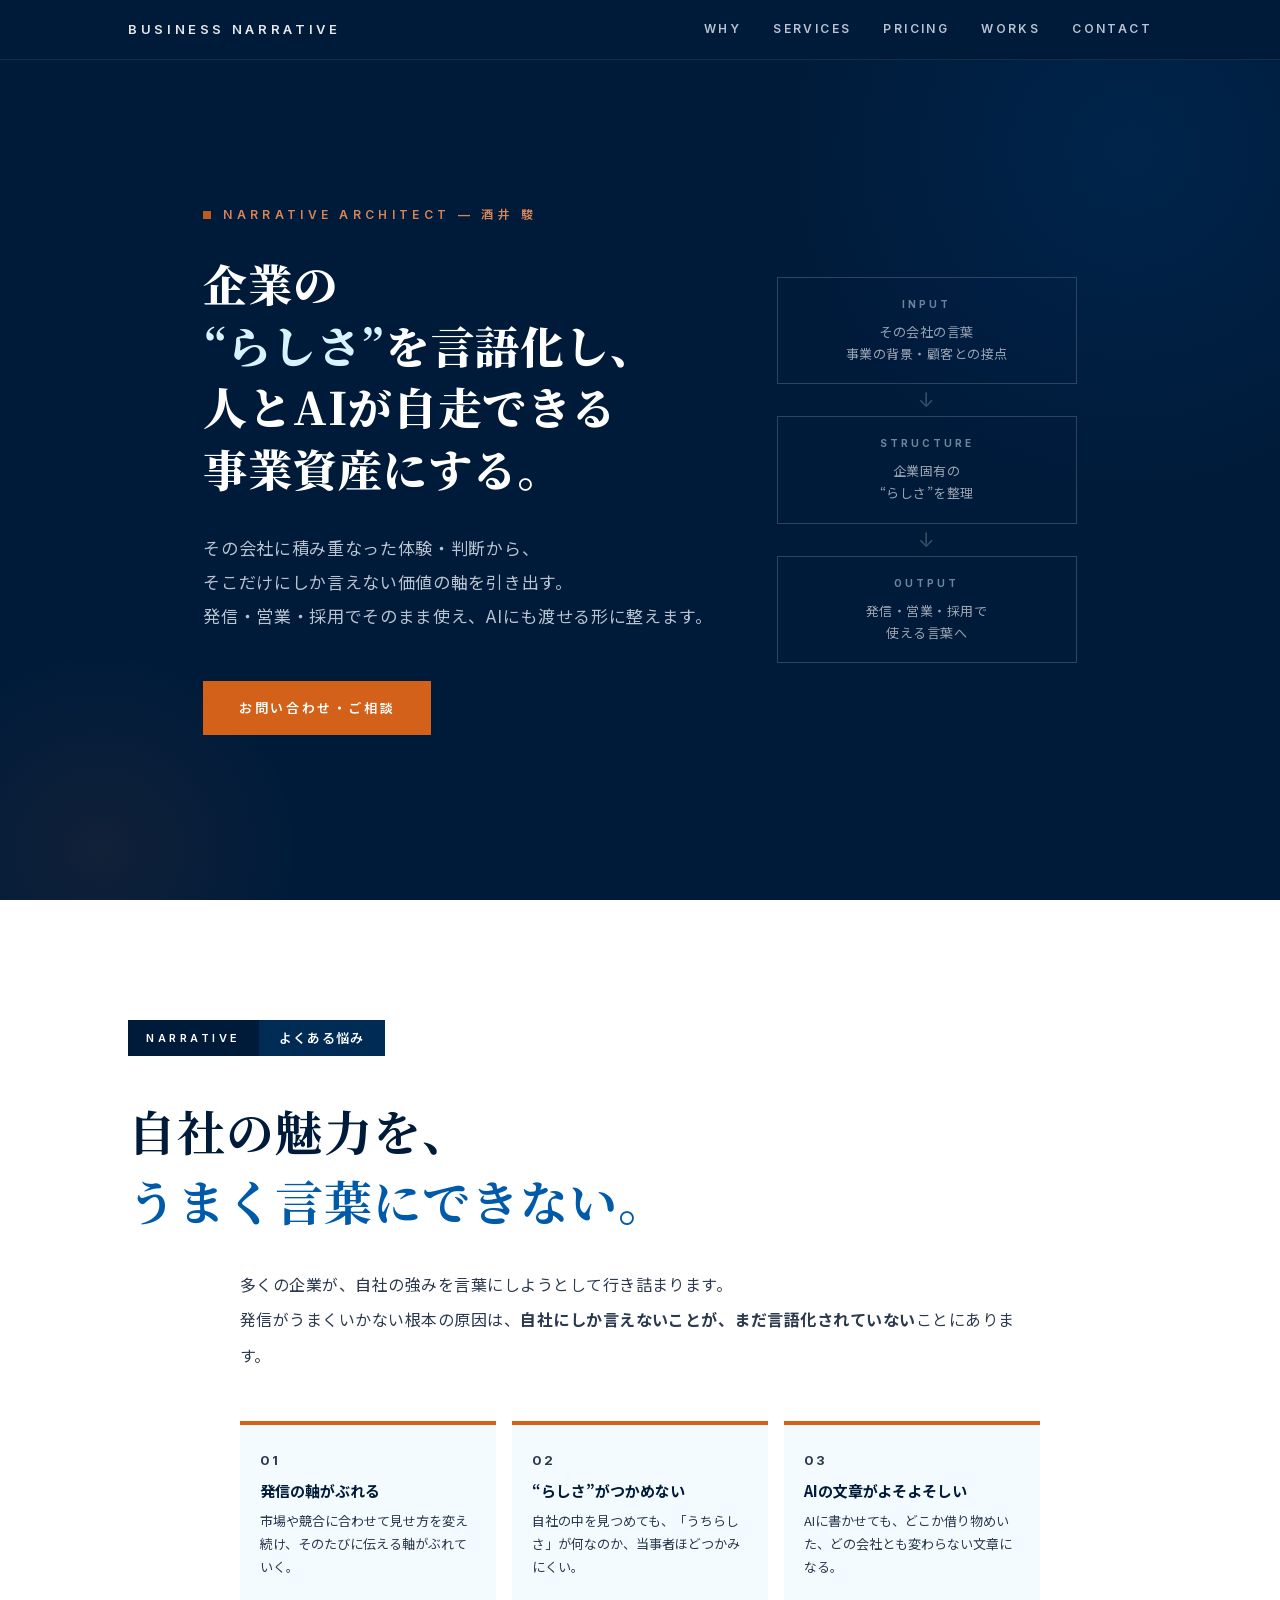
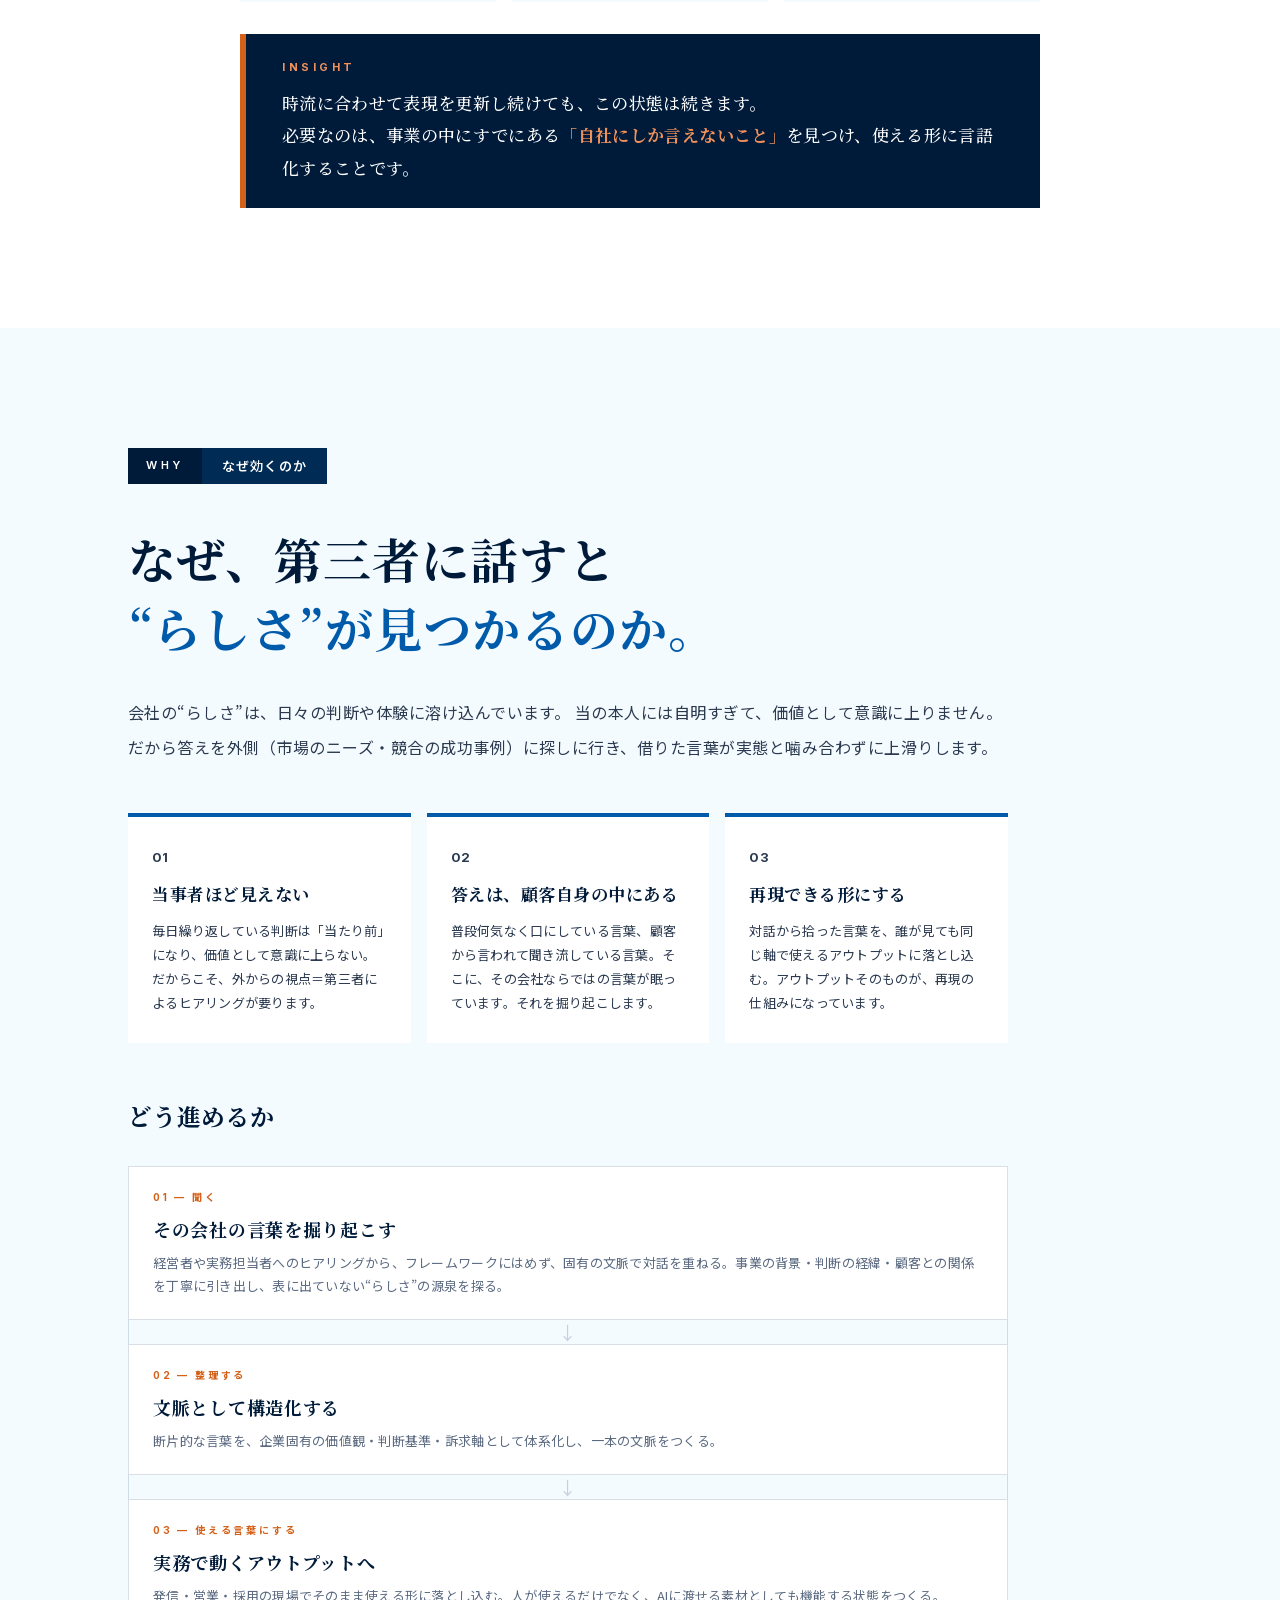
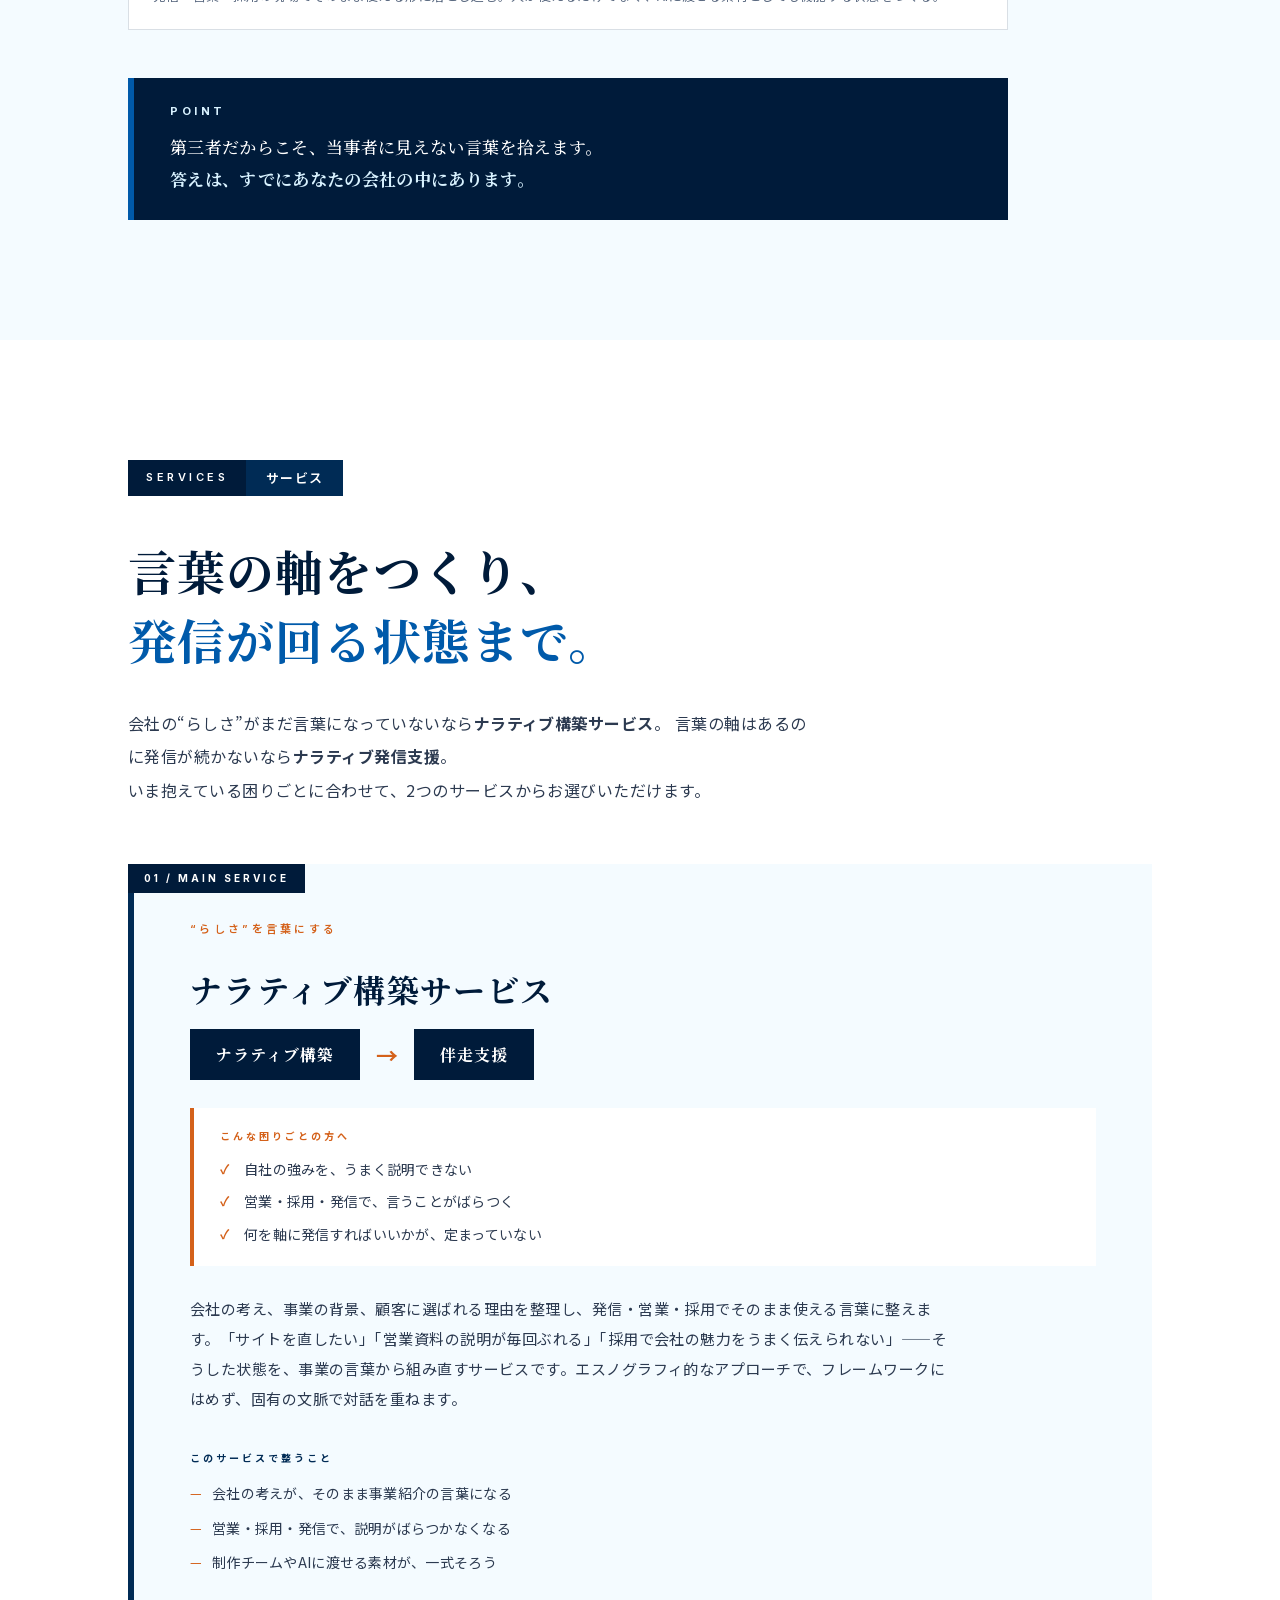
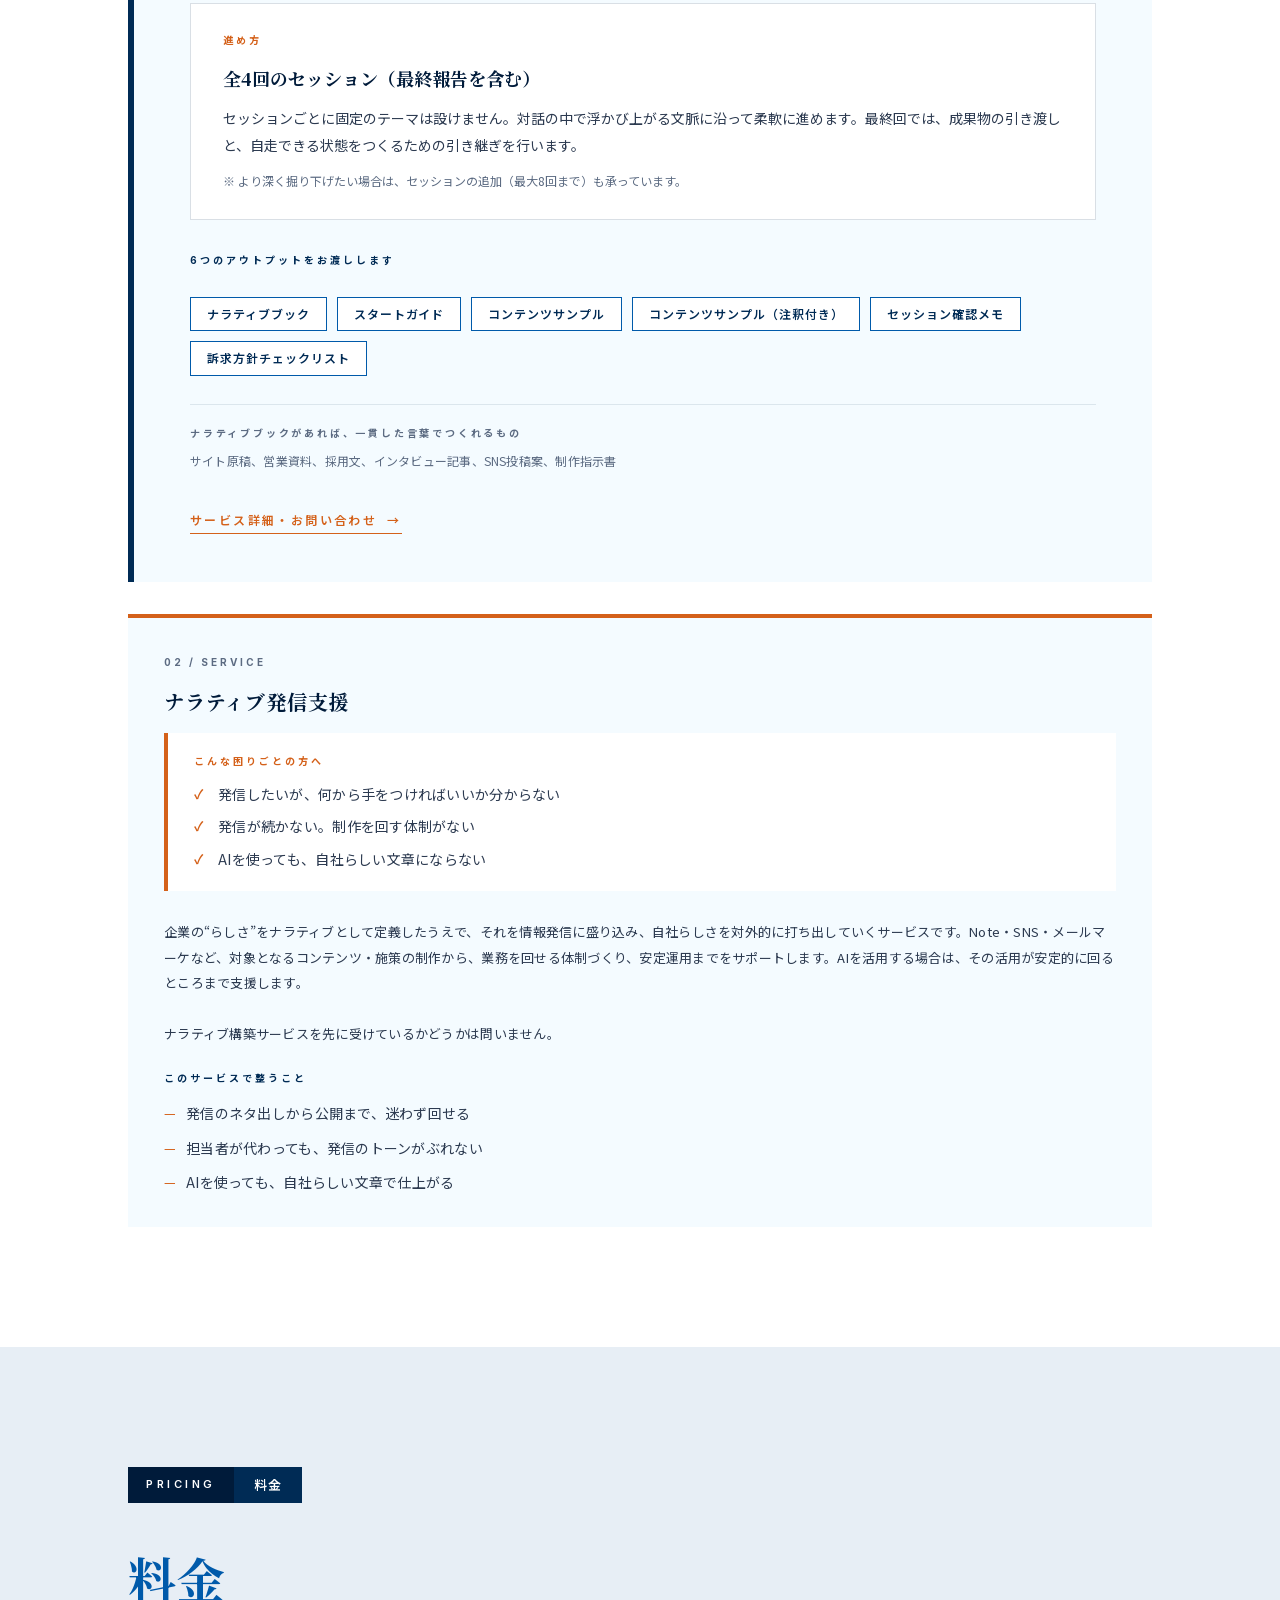
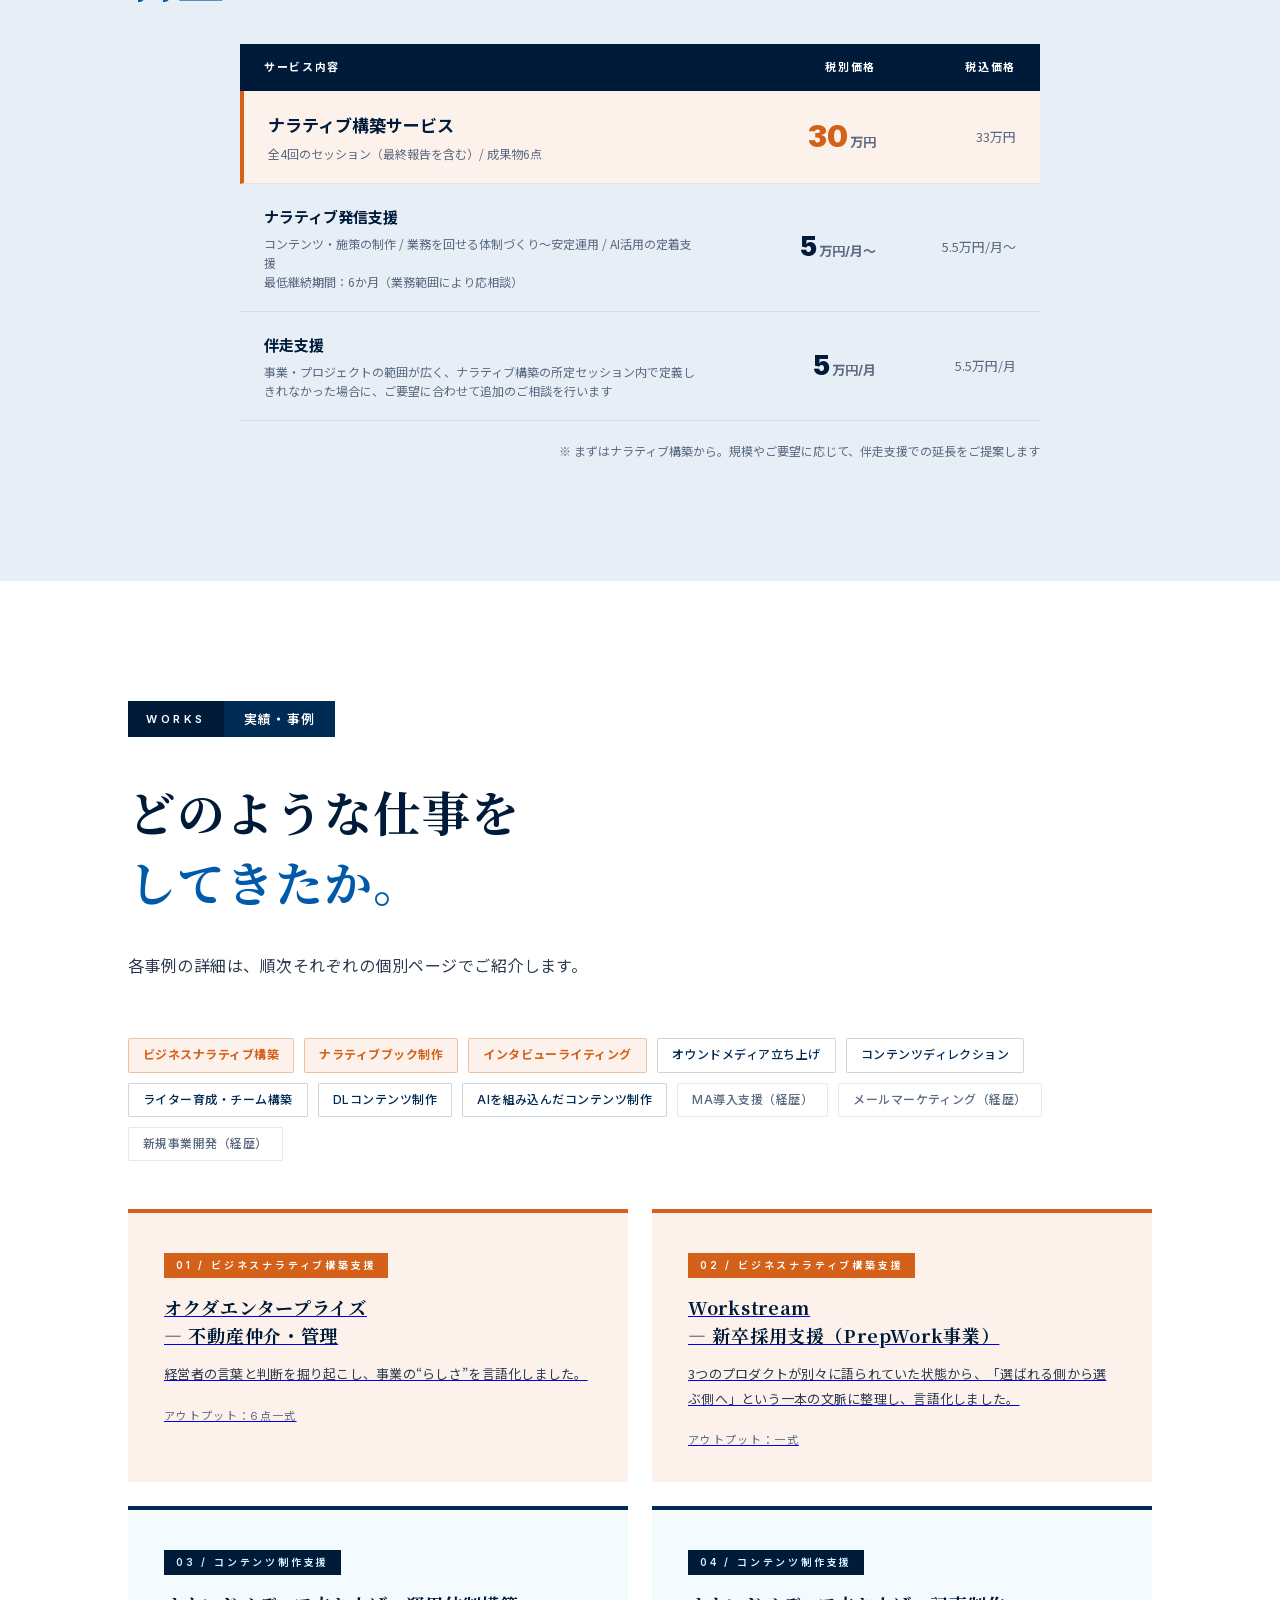
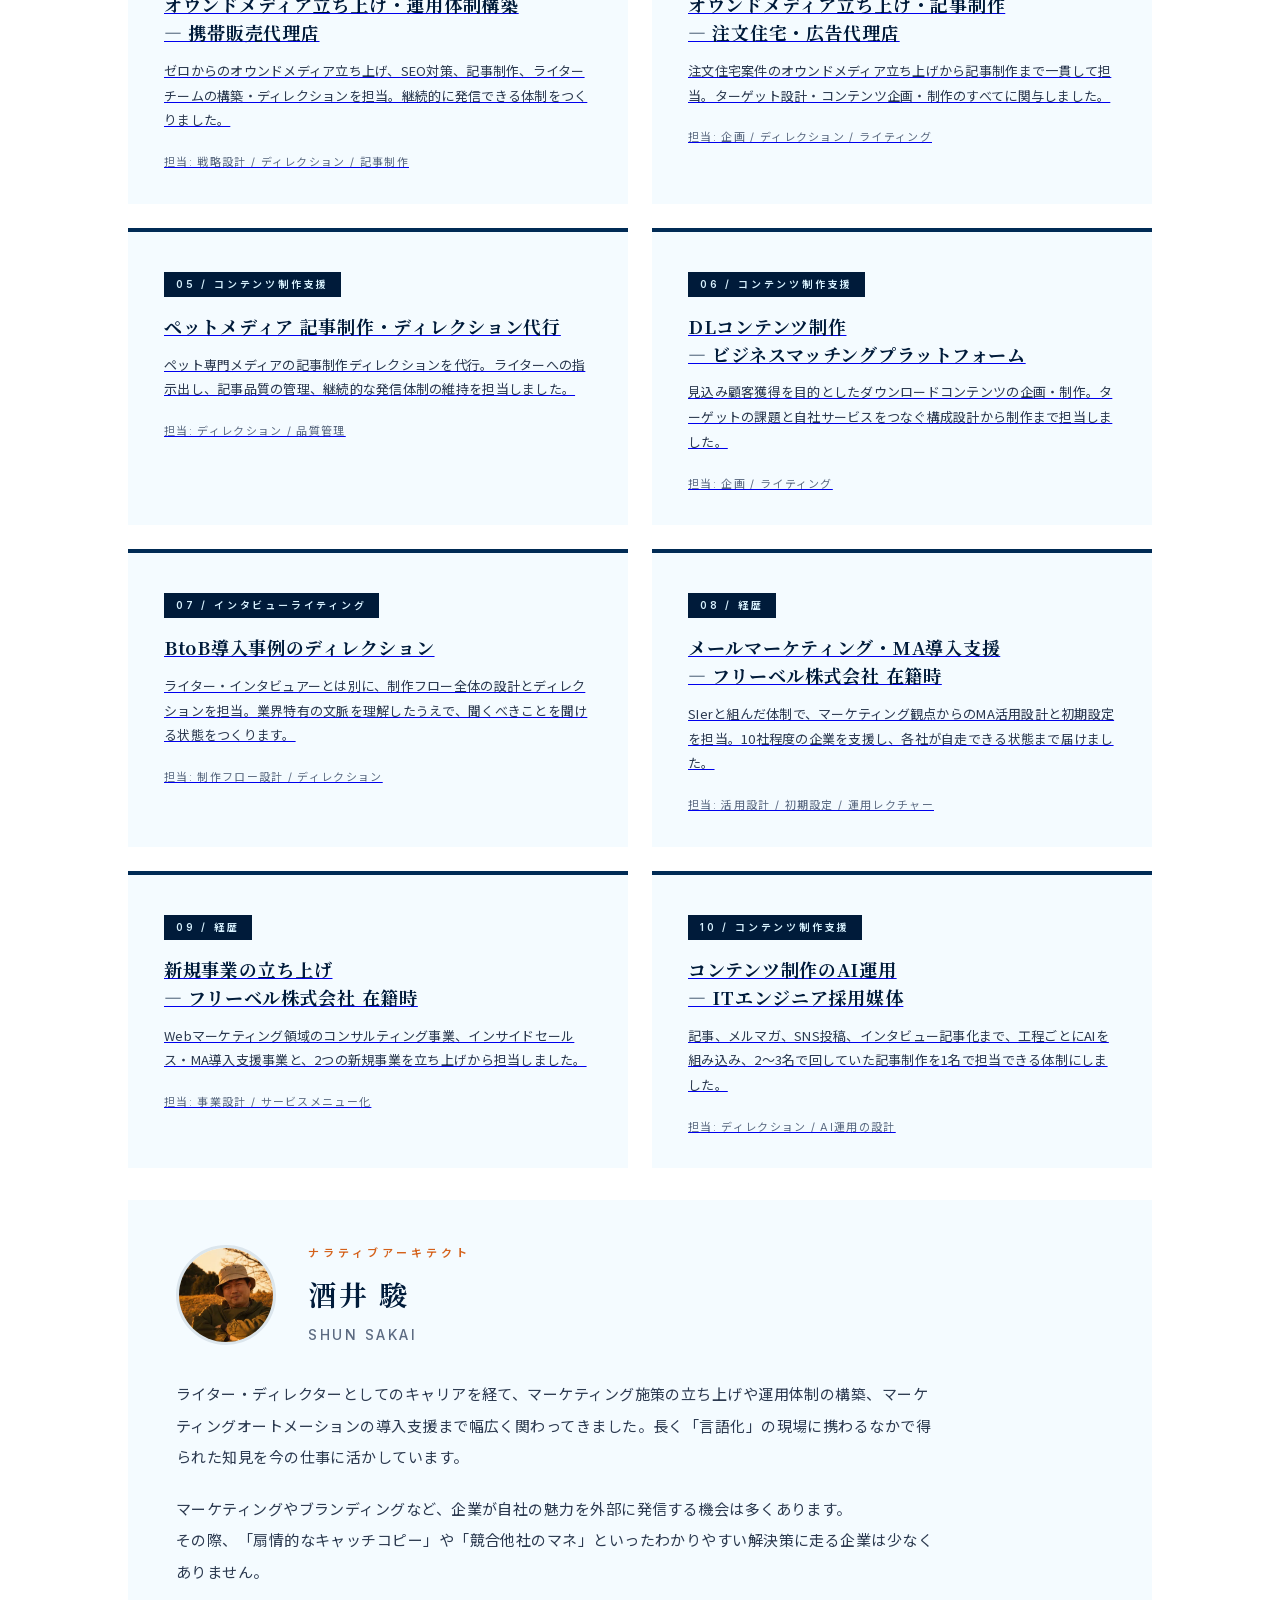
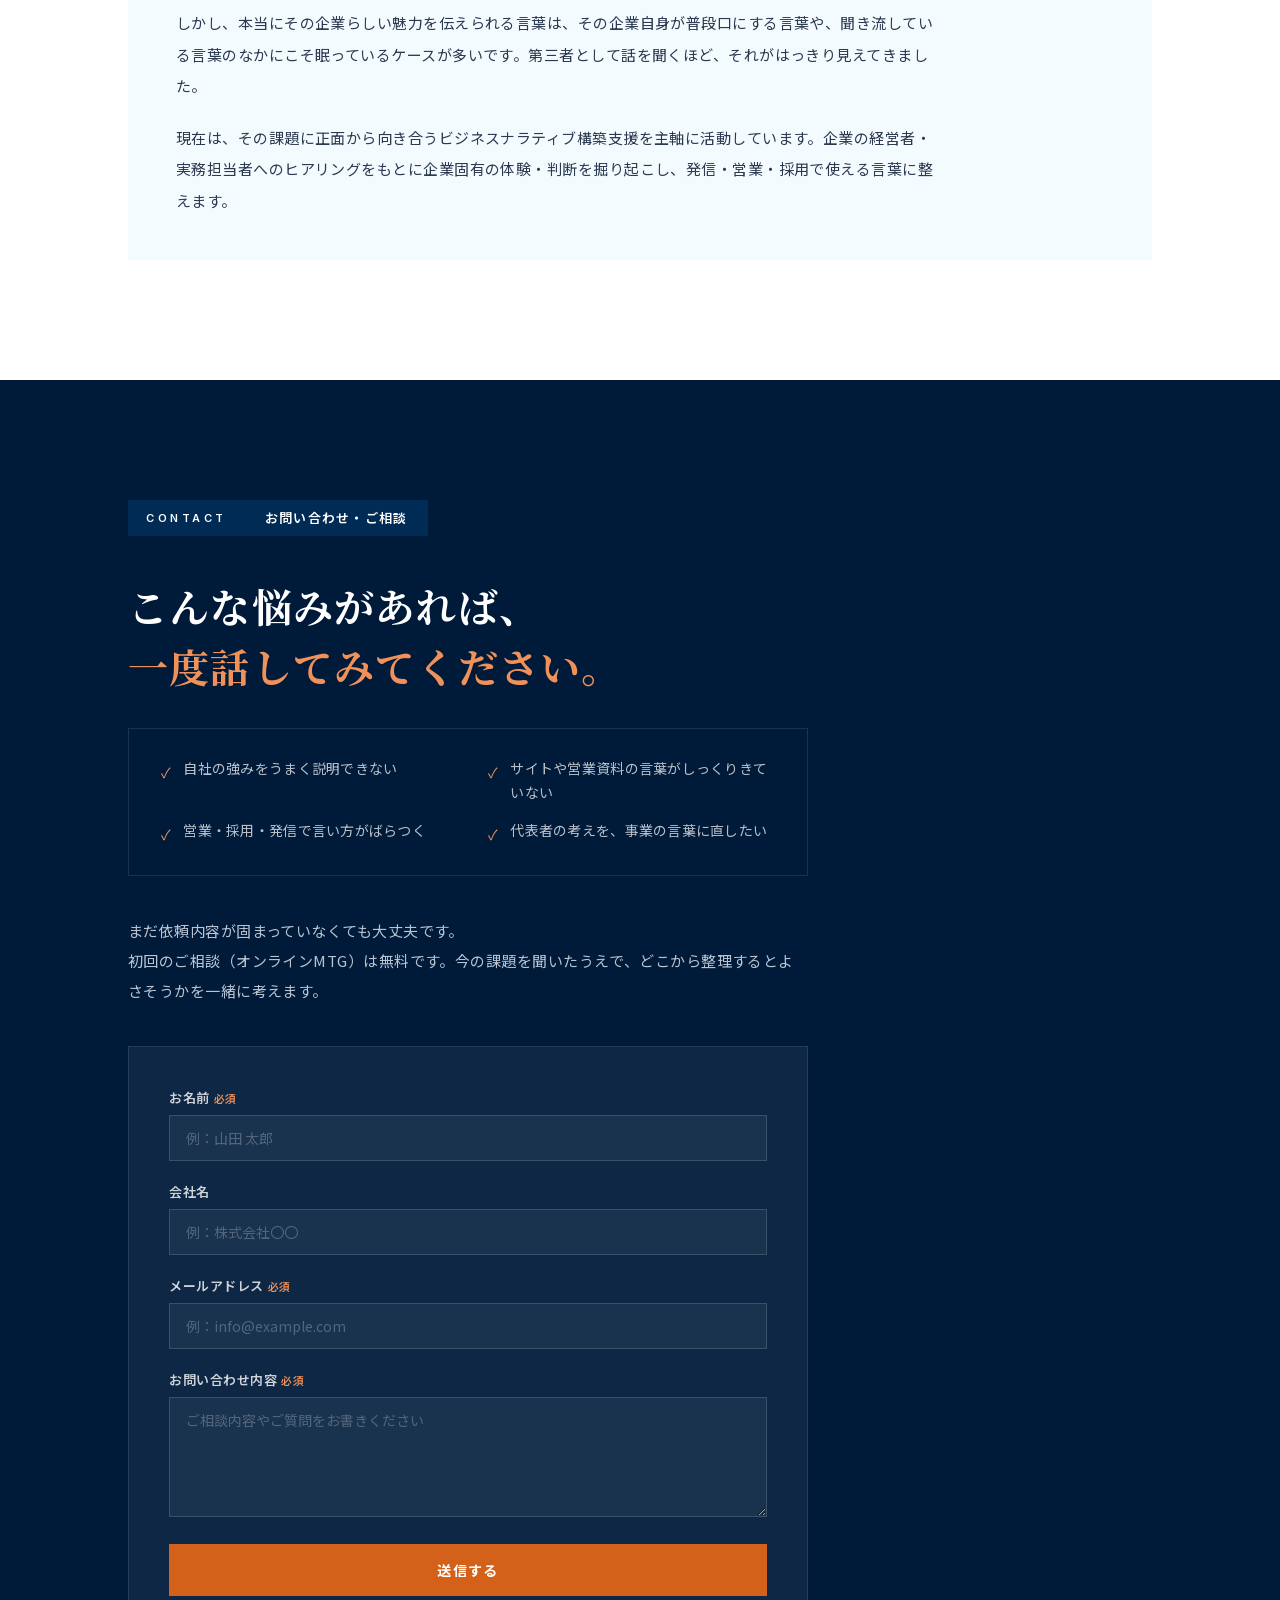
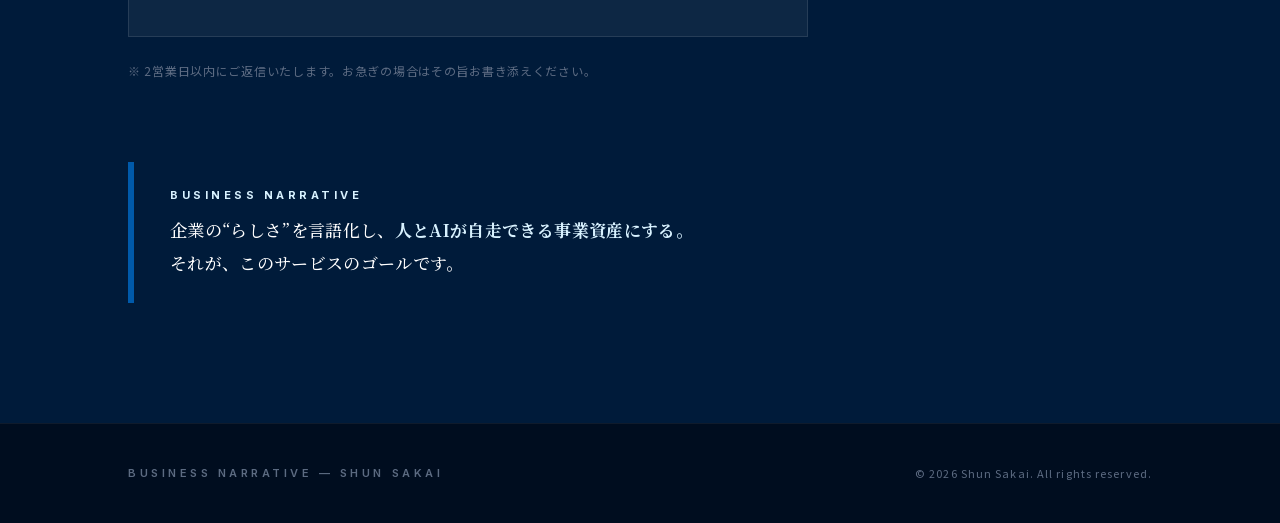
==== commit ad62af1b: "事例10「コンテンツ制作のAI運用」を追加 - /works/content-ai-operations を新規追加（インフォグラフィック9点、形式別の説明、サンプル） - トップのWORKSに10番" ====
--- a/index.html
+++ b/index.html
@@ -1 +1 @@
-<!DOCTYPE html><!--PZk26SQ4vm1bOOblXH_zF--><html lang="ja" class="__variable_28fc7c __variable_957e5a __variable_d1882a"><head><meta charSet="utf-8"/><meta name="viewport" content="width=device-width, initial-scale=1"/><link rel="preload" as="image" href="/profile.webp"/><link rel="stylesheet" href="/_next/static/css/d834d6f007cf56a3.css" data-precedence="next"/><link rel="stylesheet" href="/_next/static/css/52347a8ece626fa4.css" data-precedence="next"/><link rel="stylesheet" href="/_next/static/css/2c329a8fd6dd2dcc.css" data-precedence="next"/><link rel="preload" as="script" fetchPriority="low" href="/_next/static/chunks/webpack-617a66320d40cda3.js"/><script src="/_next/static/chunks/4bd1b696-c023c6e3521b1417.js" async=""></script><script src="/_next/static/chunks/255-293e44824f2ec188.js" async=""></script><script src="/_next/static/chunks/main-app-a5774d5d8b8e9427.js" async=""></script><script src="/_next/static/chunks/619-ba102abea3e3d0e4.js" async=""></script><script src="/_next/static/chunks/app/page-93f9269dfbdff033.js" async=""></script><title>Business Narrative | 企業の“らしさ”を言語化する</title><meta name="description" content="ナラティブアーキテクト 酒井駿のポートフォリオ。企業固有の“らしさ”を言語化し、発信・営業・採用で使える事業資産に整えるビジネスナラティブ構築支援。"/><meta property="og:title" content="Business Narrative | 企業の“らしさ”を言語化する"/><meta property="og:description" content="企業固有の“らしさ”を言語化し、人にもAIにも渡せる事業資産に整えるビジネスナラティブ構築支援。"/><meta property="og:locale" content="ja_JP"/><meta property="og:type" content="website"/><meta name="twitter:card" content="summary"/><meta name="twitter:title" content="Business Narrative | 企業の“らしさ”を言語化する"/><meta name="twitter:description" content="企業固有の“らしさ”を言語化し、人にもAIにも渡せる事業資産に整えるビジネスナラティブ構築支援。"/><link rel="icon" href="/icon.png"/><link rel="apple-touch-icon" href="/apple-icon.png"/><script src="/_next/static/chunks/polyfills-42372ed130431b0a.js" noModule=""></script></head><body><div hidden=""><!--$--><!--/$--></div><header class="site-header"><div class="header-inner"><a href="/" class="site-logo">BUSINESS<span> </span>NARRATIVE</a><nav class="header-nav"><a href="/#why">WHY</a><a href="/#services">SERVICES</a><a href="/#pricing">PRICING</a><a href="/#works">WORKS</a><a href="/#contact">CONTACT</a></nav></div></header><main><section id="hero"><div class="container"><div class="hero-inner"><div class="hero-left"><p class="hero-eyebrow">NARRATIVE ARCHITECT — 酒井 駿</p><h1 class="hero-title"><span class="br">企業の</span><span class="br"><span class="em">“らしさ”</span>を言語化し、</span><span class="br">人とAIが自走できる</span><span class="br">事業資産にする。</span></h1><p class="hero-sub">その会社に積み重なった体験・判断から、<br/>そこだけにしか言えない価値の軸を引き出す。<br/>発信・営業・採用でそのまま使え、AIにも渡せる形に整えます。</p><a href="#contact" class="hero-cta">お問い合わせ・ご相談</a></div><div class="hero-right" aria-hidden="true"><div class="hero-flow"><div class="hero-flow-box"><p class="box-label">INPUT</p><p class="box-text">その会社の言葉<br/>事業の背景・顧客との接点</p></div><div class="hero-flow-arrow">↓</div><div class="hero-flow-box"><p class="box-label">STRUCTURE</p><p class="box-text">企業固有の<br/>“らしさ”を整理</p></div><div class="hero-flow-arrow">↓</div><div class="hero-flow-box"><p class="box-label">OUTPUT</p><p class="box-text">発信・営業・採用で<br/>使える言葉へ</p></div></div></div></div></div></section><section id="narrative"><div class="container"><div class="section-label"><span class="role">NARRATIVE</span><span class="topic">よくある悩み</span></div><h2 class="section-q">自社の魅力を、<br/><span class="em">うまく言葉にできない。</span></h2><div class="narrative-grid"><div class="narrative-lead"><p>多くの企業が、自社の強みを言葉にしようとして行き詰まります。<br/>発信がうまくいかない根本の原因は、<strong>自社にしか言えないことが、まだ言語化されていない</strong>ことにあります。</p></div><div class="narrative-issues"><div class="narrative-issue"><p class="narrative-issue-num">01</p><h4>発信の軸がぶれる</h4><p>市場や競合に合わせて見せ方を変え続け、そのたびに伝える軸がぶれていく。</p></div><div class="narrative-issue"><p class="narrative-issue-num">02</p><h4>“らしさ”がつかめない</h4><p>自社の中を見つめても、「うちらしさ」が何なのか、当事者ほどつかみにくい。</p></div><div class="narrative-issue"><p class="narrative-issue-num">03</p><h4>AIの文章がよそよそしい</h4><p>AIに書かせても、どこか借り物めいた、どの会社とも変わらない文章になる。</p></div></div><div class="insight-band"><p class="s-label">INSIGHT</p><p class="s-text">時流に合わせて表現を更新し続けても、この状態は続きます。<br/>必要なのは、事業の中にすでにある<b>「自社にしか言えないこと」</b>を見つけ、使える形に言語化することです。</p></div></div></div></section><section id="why"><div class="container"><div class="section-label"><span class="role">WHY</span><span class="topic">なぜ効くのか</span></div><h2 class="section-q">なぜ、第三者に話すと<br/><span class="em">“らしさ”が見つかるのか。</span></h2><div class="why-wrap"><p class="narrative-lead"><span>会社の“らしさ”は、日々の判断や体験に溶け込んでいます。 当の本人には自明すぎて、価値として意識に上りません。だから答えを外側（市場のニーズ・競合の成功事例）に探しに行き、借りた言葉が実態と噛み合わずに上滑りします。</span></p><div class="why-cards"><div class="why-card"><p class="why-card-num">01</p><h4>当事者ほど見えない</h4><p>毎日繰り返している判断は「当たり前」になり、価値として意識に上らない。だからこそ、外からの視点＝第三者によるヒアリングが要ります。</p></div><div class="why-card"><p class="why-card-num">02</p><h4>答えは、顧客自身の中にある</h4><p>普段何気なく口にしている言葉、顧客から言われて聞き流している言葉。そこに、その会社ならではの言葉が眠っています。それを掘り起こします。</p></div><div class="why-card"><p class="why-card-num">03</p><h4>再現できる形にする</h4><p>対話から拾った言葉を、誰が見ても同じ軸で使えるアウトプットに落とし込む。アウトプットそのものが、再現の仕組みになっています。</p></div></div><div class="section-q" style="font-size:clamp(18px, 2vw, 24px);margin-bottom:24px;margin-top:8px">どう進めるか</div><div class="about-3steps"><div class="about-3step"><p class="about-3step-num">01 — 聞く</p><p class="about-3step-title">その会社の言葉を掘り起こす</p><p class="about-3step-desc">経営者や実務担当者へのヒアリングから、フレームワークにはめず、固有の文脈で対話を重ねる。事業の背景・判断の経緯・顧客との関係を丁寧に引き出し、表に出ていない“らしさ”の源泉を探る。</p></div><div class="about-3step-arrow">↓</div><div class="about-3step"><p class="about-3step-num">02 — 整理する</p><p class="about-3step-title">文脈として構造化する</p><p class="about-3step-desc">断片的な言葉を、企業固有の価値観・判断基準・訴求軸として体系化し、一本の文脈をつくる。</p></div><div class="about-3step-arrow">↓</div><div class="about-3step"><p class="about-3step-num">03 — 使える言葉にする</p><p class="about-3step-title">実務で動くアウトプットへ</p><p class="about-3step-desc">発信・営業・採用の現場でそのまま使える形に落とし込む。人が使えるだけでなく、AIに渡せる素材としても機能する状態をつくる。</p></div></div><div class="summary-band" style="margin-top:48px"><p class="s-label">POINT</p><p class="s-text">第三者だからこそ、当事者に見えない言葉を拾えます。<br/><b>答えは、すでにあなたの会社の中にあります。</b></p></div></div></div></section><section id="services"><div class="container"><div class="section-label"><span class="role">SERVICES</span><span class="topic">サービス</span></div><h2 class="section-q">言葉の軸をつくり、<br/><span class="em">発信が回る状態まで。</span></h2><p class="services-intro">会社の“らしさ”がまだ言葉になっていないなら<strong>ナラティブ構築サービス</strong>。 言葉の軸はあるのに発信が続かないなら<strong>ナラティブ発信支援</strong>。<br/>いま抱えている困りごとに合わせて、2つのサービスからお選びいただけます。</p><div class="service-main"><span class="service-main-tag">01 / MAIN SERVICE</span><p class="service-main-subtitle">“らしさ”を言葉にする</p><h3 class="service-main-title">ナラティブ構築サービス</h3><div class="engine-flow" aria-label="サービスの流れ"><span class="engine-pill">ナラティブ構築</span><span class="engine-arrow">→</span><span class="engine-pill">伴走支援</span></div><div class="service-for"><p class="service-for-label">こんな困りごとの方へ</p><ul><li>自社の強みを、うまく説明できない</li><li>営業・採用・発信で、言うことがばらつく</li><li>何を軸に発信すればいいかが、定まっていない</li></ul></div><p class="service-main-body">会社の考え、事業の背景、顧客に選ばれる理由を整理し、発信・営業・採用でそのまま使える言葉に整えます。「サイトを直したい」「営業資料の説明が毎回ぶれる」「採用で会社の魅力をうまく伝えられない」——そうした状態を、事業の言葉から組み直すサービスです。エスノグラフィ的なアプローチで、フレームワークにはめず、固有の文脈で対話を重ねます。</p><div class="service-benefits"><p class="service-benefits-label">このサービスで整うこと</p><ul><li>会社の考えが、そのまま事業紹介の言葉になる</li><li>営業・採用・発信で、説明がばらつかなくなる</li><li>制作チームやAIに渡せる素材が、一式そろう</li></ul></div><div class="session-structure"><p class="session-structure-label">進め方</p><p class="session-structure-title">全4回のセッション（最終報告を含む）</p><p class="session-structure-desc">セッションごとに固定のテーマは設けません。対話の中で浮かび上がる文脈に沿って柔軟に進めます。最終回では、成果物の引き渡しと、自走できる状態をつくるための引き継ぎを行います。</p><p class="session-structure-note">※ より深く掘り下げたい場合は、セッションの追加（最大8回まで）も承っています。</p></div><div class="service-benefits"><p class="service-benefits-label">6つのアウトプットをお渡しします</p></div><div class="deliverables"><span class="deliverable-tag">ナラティブブック</span><span class="deliverable-tag">スタートガイド</span><span class="deliverable-tag">コンテンツサンプル</span><span class="deliverable-tag">コンテンツサンプル（注釈付き）</span><span class="deliverable-tag">セッション確認メモ</span><span class="deliverable-tag">訴求方針チェックリスト</span></div><div class="deliverables-note"><p class="deliverables-note-label">ナラティブブックがあれば、一貫した言葉でつくれるもの</p><p class="deliverables-note-text">サイト原稿、営業資料、採用文、インタビュー記事、SNS投稿案、制作指示書</p></div><a href="#contact" class="service-link">サービス詳細・お問い合わせ</a></div><div class="service-sub-grid single"><div class="service-sub"><p class="service-sub-tag">02 / SERVICE</p><h3 class="service-sub-title">ナラティブ発信支援</h3><div class="service-for"><p class="service-for-label">こんな困りごとの方へ</p><ul><li>発信したいが、何から手をつければいいか分からない</li><li>発信が続かない。制作を回す体制がない</li><li>AIを使っても、自社らしい文章にならない</li></ul></div><p class="service-sub-body">企業の“らしさ”をナラティブとして定義したうえで、それを情報発信に盛り込み、自社らしさを対外的に打ち出していくサービスです。Note・SNS・メールマーケなど、対象となるコンテンツ・施策の制作から、業務を回せる体制づくり、安定運用までをサポートします。AIを活用する場合は、その活用が安定的に回るところまで支援します。<br/><br/>ナラティブ構築サービスを先に受けているかどうかは問いません。</p><div class="service-benefits" style="margin-top:24px;margin-bottom:0"><p class="service-benefits-label">このサービスで整うこと</p><ul><li>発信のネタ出しから公開まで、迷わず回せる</li><li>担当者が代わっても、発信のトーンがぶれない</li><li>AIを使っても、自社らしい文章で仕上がる</li></ul></div></div></div></div></section><section id="pricing"><div class="container"><div class="section-label"><span class="role">PRICING</span><span class="topic">料金</span></div><h2 class="section-q"><span class="em">料金</span></h2><div class="pricing-table"><div class="pricing-row thead"><div class="pricing-cell">サービス内容</div><div class="pricing-cell price-col">税別価格</div><div class="pricing-cell price-col">税込価格</div></div><div class="pricing-row main-row"><div class="pricing-cell"><div class="pricing-name">ナラティブ構築サービス</div><div class="pricing-desc">全4回のセッション（最終報告を含む）/ 成果物6点</div></div><div class="pricing-cell"><div class="pricing-price">30<span class="unit">万円</span></div></div><div class="pricing-cell"><div class="pricing-tax">33万円</div></div></div><div class="pricing-row"><div class="pricing-cell"><div class="pricing-name">ナラティブ発信支援</div><div class="pricing-desc">コンテンツ・施策の制作 / 業務を回せる体制づくり〜安定運用 / AI活用の定着支援<br/>最低継続期間：6か月（業務範囲により応相談）</div></div><div class="pricing-cell"><div class="pricing-price">5<span class="unit">万円/月〜</span></div></div><div class="pricing-cell"><div class="pricing-tax">5.5万円/月〜</div></div></div><div class="pricing-row"><div class="pricing-cell"><div class="pricing-name">伴走支援</div><div class="pricing-desc">事業・プロジェクトの範囲が広く、ナラティブ構築の所定セッション内で定義しきれなかった場合に、ご要望に合わせて追加のご相談を行います</div></div><div class="pricing-cell"><div class="pricing-price">5<span class="unit">万円/月</span></div></div><div class="pricing-cell"><div class="pricing-tax">5.5万円/月</div></div></div></div><p class="pricing-note">※ まずはナラティブ構築から。規模やご要望に応じて、伴走支援での延長をご提案します</p></div></section><section id="works"><div class="container"><div class="section-label"><span class="role">WORKS</span><span class="topic">実績・事例</span></div><h2 class="section-q">どのような仕事を<br/><span class="em">してきたか。</span></h2><p class="services-intro">各事例の詳細は、順次それぞれの個別ページでご紹介します。</p><div class="works-tags" aria-label="仕事の領域"><span class="works-tag-item works-tag-primary">ビジネスナラティブ構築</span><span class="works-tag-item works-tag-primary">ナラティブブック制作</span><span class="works-tag-item works-tag-primary">インタビューライティング</span><span class="works-tag-item">オウンドメディア立ち上げ</span><span class="works-tag-item">コンテンツディレクション</span><span class="works-tag-item">ライター育成・チーム構築</span><span class="works-tag-item">DLコンテンツ制作</span><span class="works-tag-item works-tag-muted">MA導入支援（経歴）</span><span class="works-tag-item works-tag-muted">メールマーケティング（経歴）</span><span class="works-tag-item works-tag-muted">新規事業開発（経歴）</span></div><div class="works-grid"><a class="work-card featured" href="/works/okuda-enterprise"><span class="work-tag">01 / ビジネスナラティブ構築支援</span><h3 class="work-title">オクダエンタープライズ<br/>— 不動産仲介・管理</h3><p class="work-body">経営者の言葉と判断を掘り起こし、事業の“らしさ”を言語化しました。</p><p class="work-meta">アウトプット：6点一式</p></a><a class="work-card featured" href="/works/workstream"><span class="work-tag">02 / ビジネスナラティブ構築支援</span><h3 class="work-title">Workstream<br/>— 新卒採用支援（PrepWork事業）</h3><p class="work-body">3つのプロダクトが別々に語られていた状態から、「選ばれる側から選ぶ側へ」という一本の文脈に整理し、言語化しました。</p><p class="work-meta">アウトプット：一式</p></a><a class="work-card" href="/works/mobile-agency"><span class="work-tag">03 / コンテンツ制作支援</span><h3 class="work-title">オウンドメディア立ち上げ・運用体制構築<br/>— 携帯販売代理店</h3><p class="work-body">ゼロからのオウンドメディア立ち上げ、SEO対策、記事制作、ライターチームの構築・ディレクションを担当。継続的に発信できる体制をつくりました。</p><p class="work-meta">担当: 戦略設計 / ディレクション / 記事制作</p></a><a class="work-card" href="/works/custom-home"><span class="work-tag">04 / コンテンツ制作支援</span><h3 class="work-title">オウンドメディア立ち上げ・記事制作<br/>— 注文住宅・広告代理店</h3><p class="work-body">注文住宅案件のオウンドメディア立ち上げから記事制作まで一貫して担当。ターゲット設計・コンテンツ企画・制作のすべてに関与しました。</p><p class="work-meta">担当: 企画 / ディレクション / ライティング</p></a><a class="work-card" href="/works/petmedia"><span class="work-tag">05 / コンテンツ制作支援</span><h3 class="work-title">ペットメディア 記事制作・ディレクション代行</h3><p class="work-body">ペット専門メディアの記事制作ディレクションを代行。ライターへの指示出し、記事品質の管理、継続的な発信体制の維持を担当しました。</p><p class="work-meta">担当: ディレクション / 品質管理</p></a><a class="work-card" href="/works/matching-platform"><span class="work-tag">06 / コンテンツ制作支援</span><h3 class="work-title">DLコンテンツ制作<br/>— ビジネスマッチングプラットフォーム</h3><p class="work-body">見込み顧客獲得を目的としたダウンロードコンテンツの企画・制作。ターゲットの課題と自社サービスをつなぐ構成設計から制作まで担当しました。</p><p class="work-meta">担当: 企画 / ライティング</p></a><a class="work-card" href="/works/interview-writing"><span class="work-tag">07 / インタビューライティング</span><h3 class="work-title">BtoB導入事例のディレクション</h3><p class="work-body">ライター・インタビュアーとは別に、制作フロー全体の設計とディレクションを担当。業界特有の文脈を理解したうえで、聞くべきことを聞ける状態をつくります。</p><p class="work-meta">担当: 制作フロー設計 / ディレクション</p></a><a class="work-card" href="/works/ma-support"><span class="work-tag">08 / 経歴</span><h3 class="work-title">メールマーケティング・MA導入支援<br/>— フリーベル株式会社 在籍時</h3><p class="work-body">SIerと組んだ体制で、マーケティング観点からのMA活用設計と初期設定を担当。10社程度の企業を支援し、各社が自走できる状態まで届けました。</p><p class="work-meta">担当: 活用設計 / 初期設定 / 運用レクチャー</p></a><a class="work-card" href="/works/business-launch"><span class="work-tag">09 / 経歴</span><h3 class="work-title">新規事業の立ち上げ<br/>— フリーベル株式会社 在籍時</h3><p class="work-body">Webマーケティング領域のコンサルティング事業、インサイドセールス・MA導入支援事業と、2つの新規事業を立ち上げから担当しました。</p><p class="work-meta">担当: 事業設計 / サービスメニュー化</p></a><div class="work-profile"><div class="about-title-block"><div class="about-photo"><img src="/profile.webp" alt="酒井 駿" width="330" height="330"/></div><div class="about-name-info"><p class="about-role">ナラティブアーキテクト</p><p class="about-name-ja">酒井 駿</p><p class="about-name-en">SHUN SAKAI</p></div></div><div class="about-story"><p>ライター・ディレクターとしてのキャリアを経て、マーケティング施策の立ち上げや運用体制の構築、マーケティングオートメーションの導入支援まで幅広く関わってきました。長く「言語化」の現場に携わるなかで得られた知見を今の仕事に活かしています。</p><p>マーケティングやブランディングなど、企業が自社の魅力を外部に発信する機会は多くあります。<br/>その際、「扇情的なキャッチコピー」や「競合他社のマネ」といったわかりやすい解決策に走る企業は少なくありません。</p><p>しかし、本当にその企業らしい魅力を伝えられる言葉は、その企業自身が普段口にする言葉や、聞き流している言葉のなかにこそ眠っているケースが多いです。第三者として話を聞くほど、それがはっきり見えてきました。</p><p>現在は、その課題に正面から向き合うビジネスナラティブ構築支援を主軸に活動しています。企業の経営者・実務担当者へのヒアリングをもとに企業固有の体験・判断を掘り起こし、発信・営業・採用で使える言葉に整えます。</p></div></div></div></div></section><section id="contact"><div class="container"><div class="section-label"><span class="role" style="background:var(--navy)">CONTACT</span><span class="topic">お問い合わせ・ご相談</span></div><div class="contact-inner"><h2 class="contact-q">こんな悩みがあれば、<br/><span class="em">一度話してみてください。</span></h2><div class="contact-checklist" role="list" aria-label="こんな方へ"><div class="check-item" role="listitem"><span class="check-icon">✓</span><span>自社の強みをうまく説明できない</span></div><div class="check-item" role="listitem"><span class="check-icon">✓</span><span>サイトや営業資料の言葉がしっくりきていない</span></div><div class="check-item" role="listitem"><span class="check-icon">✓</span><span>営業・採用・発信で言い方がばらつく</span></div><div class="check-item" role="listitem"><span class="check-icon">✓</span><span>代表者の考えを、事業の言葉に直したい</span></div></div><p class="contact-body">まだ依頼内容が固まっていなくても大丈夫です。<br/>初回のご相談（オンラインMTG）は無料です。今の課題を聞いたうえで、どこから整理するとよさそうかを一緒に考えます。</p><form class="contact-form" action="https://formspree.io/f/mlgqjrre" method="POST"><input type="hidden" name="_subject" value="【businessnarrative.org】お問い合わせ"/><div class="form-group"><label for="cf-name">お名前<span class="required">必須</span></label><input id="cf-name" type="text" placeholder="例：山田 太郎" required="" name="お名前"/></div><div class="form-group"><label for="cf-company">会社名</label><input id="cf-company" type="text" placeholder="例：株式会社〇〇" name="会社名"/></div><div class="form-group"><label for="cf-email">メールアドレス<span class="required">必須</span></label><input id="cf-email" type="email" placeholder="例：info@example.com" required="" name="email"/></div><div class="form-group"><label for="cf-message">お問い合わせ内容<span class="required">必須</span></label><textarea id="cf-message" name="お問い合わせ内容" placeholder="ご相談内容やご質問をお書きください" required=""></textarea></div><button type="submit" class="form-submit">送信する</button></form><p class="contact-note">※ 2営業日以内にご返信いたします。お急ぎの場合はその旨お書き添えください。</p><div class="summary-band" style="margin-top:80px"><p class="s-label">BUSINESS NARRATIVE</p><p class="s-text">企業の“らしさ”を言語化し、<b>人とAIが自走できる事業資産にする。</b><br/>それが、このサービスのゴールです。</p></div></div></div></section><!--$--><!--/$--></main><footer class="site-footer"><div class="footer-inner"><span class="footer-logo">BUSINESS NARRATIVE — SHUN SAKAI</span><span class="footer-copy">© <!-- -->2026<!-- --> Shun Sakai. All rights reserved.</span></div></footer><script src="/_next/static/chunks/webpack-617a66320d40cda3.js" id="_R_" async=""></script><script>(self.__next_f=self.__next_f||[]).push([0])</script><script>self.__next_f.push([1,"1:\"$Sreact.fragment\"\n2:I[9766,[],\"\"]\n3:I[8924,[],\"\"]\nc:I[7150,[],\"\"]\n:HL[\"/_next/static/css/d834d6f007cf56a3.css\",\"style\"]\n:HL[\"/_next/static/css/52347a8ece626fa4.css\",\"style\"]\n:HL[\"/_next/static/css/2c329a8fd6dd2dcc.css\",\"style\"]\n"])</script><script>self.__next_f.push([1,"0:{\"P\":null,\"b\":\"PZk26SQ4vm1bOOblXH-zF\",\"p\":\"\",\"c\":[\"\",\"\"],\"i\":false,\"f\":[[[\"\",{\"children\":[\"__PAGE__\",{}]},\"$undefined\",\"$undefined\",true],[\"\",[\"$\",\"$1\",\"c\",{\"children\":[[[\"$\",\"link\",\"0\",{\"rel\":\"stylesheet\",\"href\":\"/_next/static/css/d834d6f007cf56a3.css\",\"precedence\":\"next\",\"crossOrigin\":\"$undefined\",\"nonce\":\"$undefined\"}],[\"$\",\"link\",\"1\",{\"rel\":\"stylesheet\",\"href\":\"/_next/static/css/52347a8ece626fa4.css\",\"precedence\":\"next\",\"crossOrigin\":\"$undefined\",\"nonce\":\"$undefined\"}],[\"$\",\"link\",\"2\",{\"rel\":\"stylesheet\",\"href\":\"/_next/static/css/2c329a8fd6dd2dcc.css\",\"precedence\":\"next\",\"crossOrigin\":\"$undefined\",\"nonce\":\"$undefined\"}]],[\"$\",\"html\",null,{\"lang\":\"ja\",\"className\":\"__variable_28fc7c __variable_957e5a __variable_d1882a\",\"children\":[\"$\",\"body\",null,{\"children\":[[\"$\",\"header\",null,{\"className\":\"site-header\",\"children\":[\"$\",\"div\",null,{\"className\":\"header-inner\",\"children\":[[\"$\",\"a\",null,{\"href\":\"/\",\"className\":\"site-logo\",\"children\":[\"BUSINESS\",[\"$\",\"span\",null,{\"children\":\" \"}],\"NARRATIVE\"]}],[\"$\",\"nav\",null,{\"className\":\"header-nav\",\"children\":[[\"$\",\"a\",\"/#why\",{\"href\":\"/#why\",\"children\":\"WHY\"}],[\"$\",\"a\",\"/#services\",{\"href\":\"/#services\",\"children\":\"SERVICES\"}],[\"$\",\"a\",\"/#pricing\",{\"href\":\"/#pricing\",\"children\":\"PRICING\"}],[\"$\",\"a\",\"/#works\",{\"href\":\"/#works\",\"children\":\"WORKS\"}],[\"$\",\"a\",\"/#contact\",{\"href\":\"/#contact\",\"children\":\"CONTACT\"}]]}]]}]}],[\"$\",\"main\",null,{\"children\":[\"$\",\"$L2\",null,{\"parallelRouterKey\":\"children\",\"error\":\"$undefined\",\"errorStyles\":\"$undefined\",\"errorScripts\":\"$undefined\",\"template\":[\"$\",\"$L3\",null,{}],\"templateStyles\":\"$undefined\",\"templateScripts\":\"$undefined\",\"notFound\":[[[\"$\",\"title\",null,{\"children\":\"404: This page could not be found.\"}],[\"$\",\"div\",null,{\"style\":{\"fontFamily\":\"system-ui,\\\"Segoe UI\\\",Roboto,Helvetica,Arial,sans-serif,\\\"Apple Color Emoji\\\",\\\"Segoe UI Emoji\\\"\",\"height\":\"100vh\",\"textAlign\":\"center\",\"display\":\"flex\",\"flexDirection\":\"column\",\"alignItems\":\"center\",\"justifyContent\":\"center\"},\"children\":[\"$\",\"div\",null,{\"children\":[[\"$\",\"style\",null,{\"dangerouslySetInnerHTML\":{\"__html\":\"body{color:#000;background:#fff;margin:0}.next-error-h1{border-right:1px solid rgba(0,0,0,.3)}@media (prefers-color-scheme:dark){body{color:#fff;background:#000}.next-error-h1{border-right:1px solid rgba(255,255,255,.3)}}\"}}],[\"$\",\"h1\",null,{\"className\":\"next-error-h1\",\"style\":{\"display\":\"inline-block\",\"margin\":\"0 20px 0 0\",\"padding\":\"0 23px 0 0\",\"fontSize\":24,\"fontWeight\":500,\"verticalAlign\":\"top\",\"lineHeight\":\"49px\"},\"children\":404}],[\"$\",\"div\",null,{\"style\":{\"display\":\"inline-block\"},\"children\":[\"$\",\"h2\",null,{\"style\":{\"fontSize\":14,\"fontWeight\":400,\"lineHeight\":\"49px\",\"margin\":0},\"children\":\"This page could not be found.\"}]}]]}]}]],[]],\"forbidden\":\"$undefined\",\"unauthorized\":\"$undefined\"}]}],[\"$\",\"footer\",null,{\"className\":\"site-footer\",\"children\":[\"$\",\"div\",null,{\"className\":\"footer-inner\",\"children\":[[\"$\",\"span\",null,{\"className\":\"footer-logo\",\"children\":\"BUSINESS NARRATIVE — SHUN SAKAI\"}],[\"$\",\"span\",null,{\"className\":\"footer-copy\",\"children\":[\"© \",2026,\" Shun Sakai. All rights reserved.\"]}]]}]}]]}]}]]}],{\"children\":[\"__PAGE__\",[\"$\",\"$1\",\"c\",{\"children\":[[[\"$\",\"section\",null,{\"id\":\"hero\",\"children\":[\"$\",\"div\",null,{\"className\":\"container\",\"children\":[\"$\",\"div\",null,{\"className\":\"hero-inner\",\"children\":[[\"$\",\"div\",null,{\"className\":\"hero-left\",\"children\":[[\"$\",\"p\",null,{\"className\":\"hero-eyebrow\",\"children\":\"NARRATIVE ARCHITECT — 酒井 駿\"}],[\"$\",\"h1\",null,{\"className\":\"hero-title\",\"children\":[[\"$\",\"span\",null,{\"className\":\"br\",\"children\":\"企業の\"}],[\"$\",\"span\",null,{\"className\":\"br\",\"children\":[[\"$\",\"span\",null,{\"className\":\"em\",\"children\":\"“らしさ”\"}],\"を言語化し、\"]}],[\"$\",\"span\",null,{\"className\":\"br\",\"children\":\"人とAIが自走できる\"}],[\"$\",\"span\",null,{\"className\":\"br\",\"children\":\"事業資産にする。\"}]]}],[\"$\",\"p\",null,{\"className\":\"hero-sub\",\"children\":[\"その会社に積み重なった体験・判断から、\",[\"$\",\"br\",null,{}],\"そこだけにしか言えない価値の軸を引き出す。\",[\"$\",\"br\",null,{}],\"発信・営業・採用でそのまま使え、AIにも渡せる形に整えます。\"]}],[\"$\",\"a\",null,{\"href\":\"#contact\",\"className\":\"hero-cta\",\"children\":\"お問い合わせ・ご相談\"}]]}],[\"$\",\"div\",null,{\"className\":\"hero-right\",\"aria-hidden\":\"true\",\"children\":[\"$\",\"div\",null,{\"className\":\"hero-flow\",\"children\":[[\"$\",\"div\",null,{\"className\":\"hero-flow-box\",\"children\":[[\"$\",\"p\",null,{\"className\":\"box-label\",\"children\":\"INPUT\"}],[\"$\",\"p\",null,{\"className\":\"box-text\",\"children\":[\"その会社の言葉\",[\"$\",\"br\",null,{}],\"事業の背景・顧客との接点\"]}]]}],[\"$\",\"div\",null,{\"className\":\"hero-flow-arrow\",\"children\":\"↓\"}],[\"$\",\"div\",null,{\"className\":\"hero-flow-box\",\"children\":[[\"$\",\"p\",null,{\"className\":\"box-label\",\"children\":\"STRUCTURE\"}],[\"$\",\"p\",null,{\"className\":\"box-text\",\"children\":[\"企業固有の\",[\"$\",\"br\",null,{}],\"“らしさ”を整理\"]}]]}],[\"$\",\"div\",null,{\"className\":\"hero-flow-arrow\",\"children\":\"↓\"}],[\"$\",\"div\",null,{\"className\":\"hero-flow-box\",\"children\":[[\"$\",\"p\",null,{\"className\":\"box-label\",\"children\":\"OUTPUT\"}],[\"$\",\"p\",null,{\"className\":\"box-text\",\"children\":[\"発信・営業・採用で\",[\"$\",\"br\",null,{}],\"使える言葉へ\"]}]]}]]}]}]]}]}]}],[\"$\",\"section\",null,{\"id\":\"narrative\",\"children\":\"$L4\"}],\"$L5\",\"$L6\",\"$L7\",\"$L8\",\"$L9\"],null,\"$La\"]}],{},null,false]},null,false],\"$Lb\",false]],\"m\":\"$undefined\",\"G\":[\"$c\",[]],\"s\":false,\"S\":true}\n"])</script><script>self.__next_f.push([1,"f:I[2619,[\"619\",\"static/chunks/619-ba102abea3e3d0e4.js\",\"974\",\"static/chunks/app/page-93f9269dfbdff033.js\"],\"\"]\n13:I[4431,[],\"OutletBoundary\"]\n15:I[5278,[],\"AsyncMetadataOutlet\"]\n17:I[4431,[],\"ViewportBoundary\"]\n19:I[4431,[],\"MetadataBoundary\"]\n1a:\"$Sreact.suspense\"\n"])</script><script>self.__next_f.push([1,"4:[\"$\",\"div\",null,{\"className\":\"container\",\"children\":[[\"$\",\"div\",null,{\"className\":\"section-label\",\"children\":[[\"$\",\"span\",null,{\"className\":\"role\",\"children\":\"NARRATIVE\"}],[\"$\",\"span\",null,{\"className\":\"topic\",\"children\":\"よくある悩み\"}]]}],[\"$\",\"h2\",null,{\"className\":\"section-q\",\"children\":[\"自社の魅力を、\",[\"$\",\"br\",null,{}],[\"$\",\"span\",null,{\"className\":\"em\",\"children\":\"うまく言葉にできない。\"}]]}],[\"$\",\"div\",null,{\"className\":\"narrative-grid\",\"children\":[[\"$\",\"div\",null,{\"className\":\"narrative-lead\",\"children\":[\"$\",\"p\",null,{\"children\":[\"多くの企業が、自社の強みを言葉にしようとして行き詰まります。\",[\"$\",\"br\",null,{}],\"発信がうまくいかない根本の原因は、\",[\"$\",\"strong\",null,{\"children\":\"自社にしか言えないことが、まだ言語化されていない\"}],\"ことにあります。\"]}]}],[\"$\",\"div\",null,{\"className\":\"narrative-issues\",\"children\":[[\"$\",\"div\",null,{\"className\":\"narrative-issue\",\"children\":[[\"$\",\"p\",null,{\"className\":\"narrative-issue-num\",\"children\":\"01\"}],[\"$\",\"h4\",null,{\"children\":\"発信の軸がぶれる\"}],[\"$\",\"p\",null,{\"children\":\"市場や競合に合わせて見せ方を変え続け、そのたびに伝える軸がぶれていく。\"}]]}],[\"$\",\"div\",null,{\"className\":\"narrative-issue\",\"children\":[[\"$\",\"p\",null,{\"className\":\"narrative-issue-num\",\"children\":\"02\"}],[\"$\",\"h4\",null,{\"children\":\"“らしさ”がつかめない\"}],[\"$\",\"p\",null,{\"children\":\"自社の中を見つめても、「うちらしさ」が何なのか、当事者ほどつかみにくい。\"}]]}],[\"$\",\"div\",null,{\"className\":\"narrative-issue\",\"children\":[[\"$\",\"p\",null,{\"className\":\"narrative-issue-num\",\"children\":\"03\"}],[\"$\",\"h4\",null,{\"children\":\"AIの文章がよそよそしい\"}],[\"$\",\"p\",null,{\"children\":\"AIに書かせても、どこか借り物めいた、どの会社とも変わらない文章になる。\"}]]}]]}],[\"$\",\"div\",null,{\"className\":\"insight-band\",\"children\":[[\"$\",\"p\",null,{\"className\":\"s-label\",\"children\":\"INSIGHT\"}],[\"$\",\"p\",null,{\"className\":\"s-text\",\"children\":[\"時流に合わせて表現を更新し続けても、この状態は続きます。\",[\"$\",\"br\",null,{}],\"必要なのは、事業の中にすでにある\",[\"$\",\"b\",null,{\"children\":\"「自社にしか言えないこと」\"}],\"を見つけ、使える形に言語化することです。\"]}]]}]]}]]}]\n"])</script><script>self.__next_f.push([1,"5:[\"$\",\"section\",null,{\"id\":\"why\",\"children\":[\"$\",\"div\",null,{\"className\":\"container\",\"children\":[[\"$\",\"div\",null,{\"className\":\"section-label\",\"children\":[[\"$\",\"span\",null,{\"className\":\"role\",\"children\":\"WHY\"}],[\"$\",\"span\",null,{\"className\":\"topic\",\"children\":\"なぜ効くのか\"}]]}],[\"$\",\"h2\",null,{\"className\":\"section-q\",\"children\":[\"なぜ、第三者に話すと\",[\"$\",\"br\",null,{}],[\"$\",\"span\",null,{\"className\":\"em\",\"children\":\"“らしさ”が見つかるのか。\"}]]}],[\"$\",\"div\",null,{\"className\":\"why-wrap\",\"children\":[[\"$\",\"p\",null,{\"className\":\"narrative-lead\",\"children\":[\"$\",\"span\",null,{\"children\":\"会社の“らしさ”は、日々の判断や体験に溶け込んでいます。 当の本人には自明すぎて、価値として意識に上りません。だから答えを外側（市場のニーズ・競合の成功事例）に探しに行き、借りた言葉が実態と噛み合わずに上滑りします。\"}]}],[\"$\",\"div\",null,{\"className\":\"why-cards\",\"children\":[[\"$\",\"div\",null,{\"className\":\"why-card\",\"children\":[[\"$\",\"p\",null,{\"className\":\"why-card-num\",\"children\":\"01\"}],[\"$\",\"h4\",null,{\"children\":\"当事者ほど見えない\"}],[\"$\",\"p\",null,{\"children\":\"毎日繰り返している判断は「当たり前」になり、価値として意識に上らない。だからこそ、外からの視点＝第三者によるヒアリングが要ります。\"}]]}],[\"$\",\"div\",null,{\"className\":\"why-card\",\"children\":[[\"$\",\"p\",null,{\"className\":\"why-card-num\",\"children\":\"02\"}],[\"$\",\"h4\",null,{\"children\":\"答えは、顧客自身の中にある\"}],[\"$\",\"p\",null,{\"children\":\"普段何気なく口にしている言葉、顧客から言われて聞き流している言葉。そこに、その会社ならではの言葉が眠っています。それを掘り起こします。\"}]]}],[\"$\",\"div\",null,{\"className\":\"why-card\",\"children\":[[\"$\",\"p\",null,{\"className\":\"why-card-num\",\"children\":\"03\"}],[\"$\",\"h4\",null,{\"children\":\"再現できる形にする\"}],[\"$\",\"p\",null,{\"children\":\"対話から拾った言葉を、誰が見ても同じ軸で使えるアウトプットに落とし込む。アウトプットそのものが、再現の仕組みになっています。\"}]]}]]}],[\"$\",\"div\",null,{\"className\":\"section-q\",\"style\":{\"fontSize\":\"clamp(18px, 2vw, 24px)\",\"marginBottom\":\"24px\",\"marginTop\":\"8px\"},\"children\":\"どう進めるか\"}],[\"$\",\"div\",null,{\"className\":\"about-3steps\",\"children\":[[\"$\",\"div\",null,{\"className\":\"about-3step\",\"children\":[[\"$\",\"p\",null,{\"className\":\"about-3step-num\",\"children\":\"01 — 聞く\"}],[\"$\",\"p\",null,{\"className\":\"about-3step-title\",\"children\":\"その会社の言葉を掘り起こす\"}],[\"$\",\"p\",null,{\"className\":\"about-3step-desc\",\"children\":\"経営者や実務担当者へのヒアリングから、フレームワークにはめず、固有の文脈で対話を重ねる。事業の背景・判断の経緯・顧客との関係を丁寧に引き出し、表に出ていない“らしさ”の源泉を探る。\"}]]}],[\"$\",\"div\",null,{\"className\":\"about-3step-arrow\",\"children\":\"↓\"}],[\"$\",\"div\",null,{\"className\":\"about-3step\",\"children\":[[\"$\",\"p\",null,{\"className\":\"about-3step-num\",\"children\":\"02 — 整理する\"}],[\"$\",\"p\",null,{\"className\":\"about-3step-title\",\"children\":\"文脈として構造化する\"}],[\"$\",\"p\",null,{\"className\":\"about-3step-desc\",\"children\":\"断片的な言葉を、企業固有の価値観・判断基準・訴求軸として体系化し、一本の文脈をつくる。\"}]]}],[\"$\",\"div\",null,{\"className\":\"about-3step-arrow\",\"children\":\"↓\"}],[\"$\",\"div\",null,{\"className\":\"about-3step\",\"children\":[[\"$\",\"p\",null,{\"className\":\"about-3step-num\",\"children\":\"03 — 使える言葉にする\"}],[\"$\",\"p\",null,{\"className\":\"about-3step-title\",\"children\":\"実務で動くアウトプットへ\"}],[\"$\",\"p\",null,{\"className\":\"about-3step-desc\",\"children\":\"発信・営業・採用の現場でそのまま使える形に落とし込む。人が使えるだけでなく、AIに渡せる素材としても機能する状態をつくる。\"}]]}]]}],[\"$\",\"div\",null,{\"className\":\"summary-band\",\"style\":{\"marginTop\":\"48px\"},\"children\":[[\"$\",\"p\",null,{\"className\":\"s-label\",\"children\":\"POINT\"}],[\"$\",\"p\",null,{\"className\":\"s-text\",\"children\":[\"第三者だからこそ、当事者に見えない言葉を拾えます。\",[\"$\",\"br\",null,{}],[\"$\",\"b\",null,{\"children\":\"答えは、すでにあなたの会社の中にあります。\"}]]}]]}]]}]]}]}]\n"])</script><script>self.__next_f.push([1,"6:[\"$\",\"section\",null,{\"id\":\"services\",\"children\":[\"$\",\"div\",null,{\"className\":\"container\",\"children\":[[\"$\",\"div\",null,{\"className\":\"section-label\",\"children\":[[\"$\",\"span\",null,{\"className\":\"role\",\"children\":\"SERVICES\"}],[\"$\",\"span\",null,{\"className\":\"topic\",\"children\":\"サービス\"}]]}],[\"$\",\"h2\",null,{\"className\":\"section-q\",\"children\":[\"言葉の軸をつくり、\",[\"$\",\"br\",null,{}],[\"$\",\"span\",null,{\"className\":\"em\",\"children\":\"発信が回る状態まで。\"}]]}],[\"$\",\"p\",null,{\"className\":\"services-intro\",\"children\":[\"会社の“らしさ”がまだ言葉になっていないなら\",[\"$\",\"strong\",null,{\"children\":\"ナラティブ構築サービス\"}],\"。 言葉の軸はあるのに発信が続かないなら\",[\"$\",\"strong\",null,{\"children\":\"ナラティブ発信支援\"}],\"。\",[\"$\",\"br\",null,{}],\"いま抱えている困りごとに合わせて、2つのサービスからお選びいただけます。\"]}],[\"$\",\"div\",null,{\"className\":\"service-main\",\"children\":[[\"$\",\"span\",null,{\"className\":\"service-main-tag\",\"children\":\"01 / MAIN SERVICE\"}],[\"$\",\"p\",null,{\"className\":\"service-main-subtitle\",\"children\":\"“らしさ”を言葉にする\"}],[\"$\",\"h3\",null,{\"className\":\"service-main-title\",\"children\":\"ナラティブ構築サービス\"}],[\"$\",\"div\",null,{\"className\":\"engine-flow\",\"aria-label\":\"サービスの流れ\",\"children\":[[\"$\",\"span\",null,{\"className\":\"engine-pill\",\"children\":\"ナラティブ構築\"}],[\"$\",\"span\",null,{\"className\":\"engine-arrow\",\"children\":\"→\"}],[\"$\",\"span\",null,{\"className\":\"engine-pill\",\"children\":\"伴走支援\"}]]}],[\"$\",\"div\",null,{\"className\":\"service-for\",\"children\":[[\"$\",\"p\",null,{\"className\":\"service-for-label\",\"children\":\"こんな困りごとの方へ\"}],[\"$\",\"ul\",null,{\"children\":[[\"$\",\"li\",null,{\"children\":\"自社の強みを、うまく説明できない\"}],[\"$\",\"li\",null,{\"children\":\"営業・採用・発信で、言うことがばらつく\"}],[\"$\",\"li\",null,{\"children\":\"何を軸に発信すればいいかが、定まっていない\"}]]}]]}],[\"$\",\"p\",null,{\"className\":\"service-main-body\",\"children\":\"会社の考え、事業の背景、顧客に選ばれる理由を整理し、発信・営業・採用でそのまま使える言葉に整えます。「サイトを直したい」「営業資料の説明が毎回ぶれる」「採用で会社の魅力をうまく伝えられない」——そうした状態を、事業の言葉から組み直すサービスです。エスノグラフィ的なアプローチで、フレームワークにはめず、固有の文脈で対話を重ねます。\"}],[\"$\",\"div\",null,{\"className\":\"service-benefits\",\"children\":[[\"$\",\"p\",null,{\"className\":\"service-benefits-label\",\"children\":\"このサービスで整うこと\"}],[\"$\",\"ul\",null,{\"children\":[[\"$\",\"li\",null,{\"children\":\"会社の考えが、そのまま事業紹介の言葉になる\"}],[\"$\",\"li\",null,{\"children\":\"営業・採用・発信で、説明がばらつかなくなる\"}],[\"$\",\"li\",null,{\"children\":\"制作チームやAIに渡せる素材が、一式そろう\"}]]}]]}],[\"$\",\"div\",null,{\"className\":\"session-structure\",\"children\":[[\"$\",\"p\",null,{\"className\":\"session-structure-label\",\"children\":\"進め方\"}],[\"$\",\"p\",null,{\"className\":\"session-structure-title\",\"children\":\"全4回のセッション（最終報告を含む）\"}],[\"$\",\"p\",null,{\"className\":\"session-structure-desc\",\"children\":\"セッションごとに固定のテーマは設けません。対話の中で浮かび上がる文脈に沿って柔軟に進めます。最終回では、成果物の引き渡しと、自走できる状態をつくるための引き継ぎを行います。\"}],[\"$\",\"p\",null,{\"className\":\"session-structure-note\",\"children\":\"※ より深く掘り下げたい場合は、セッションの追加（最大8回まで）も承っています。\"}]]}],[\"$\",\"div\",null,{\"className\":\"service-benefits\",\"children\":[\"$\",\"p\",null,{\"className\":\"service-benefits-label\",\"children\":\"6つのアウトプットをお渡しします\"}]}],[\"$\",\"div\",null,{\"className\":\"deliverables\",\"children\":[[\"$\",\"span\",null,{\"className\":\"deliverable-tag\",\"children\":\"ナラティブブック\"}],[\"$\",\"span\",null,{\"className\":\"deliverable-tag\",\"children\":\"スタートガイド\"}],[\"$\",\"span\",null,{\"className\":\"deliverable-tag\",\"children\":\"コンテンツサンプル\"}],[\"$\",\"span\",null,{\"className\":\"deliverable-tag\",\"children\":\"コンテンツサンプル（注釈付き）\"}],[\"$\",\"span\",null,{\"className\":\"deliverable-tag\",\"children\":\"セッション確認メモ\"}],[\"$\",\"span\",null,{\"className\":\"deliverable-tag\",\"children\":\"訴求方針チェックリスト\"}]]}],[\"$\",\"div\",null,{\"className\":\"deliverables-note\",\"children\":[[\"$\",\"p\",null,{\"className\":\"deliverables-note-label\",\"children\":\"ナラティブブックがあれば、一貫した言葉でつくれるもの\"}],[\"$\",\"p\",null,{\"className\":\"deliverables-note-text\",\"children\":\"サイト原稿、営業資料、採用文、インタビュー記事、SNS投稿案、制作指示書\"}]]}],[\"$\",\"a\",null,{\"href\":\"#contact\",\"className\":\"service-link\",\"children\":\"サービス詳細・お問い合わせ\"}]]}],[\"$\",\"div\",null,{\"className\":\"service-sub-grid single\",\"children\":[\"$\",\"div\",null,{\"className\":\"service-sub\",\"children\":[[\"$\",\"p\",null,{\"className\":\"service-sub-tag\",\"children\":\"02 / SERVICE\"}],[\"$\",\"h3\",null,{\"className\":\"service-sub-title\",\"children\":\"ナラティブ発信支援\"}],[\"$\",\"div\",null,{\"className\":\"service-for\",\"children\":[[\"$\",\"p\",null,{\"className\":\"service-for-label\",\"children\":\"こんな困りごとの方へ\"}],[\"$\",\"ul\",null,{\"children\":[[\"$\",\"li\",null,{\"children\":\"発信したいが、何から手をつければいいか分からない\"}],[\"$\",\"li\",null,{\"children\":\"発信が続かない。制作を回す体制がない\"}],[\"$\",\"li\",null,{\"children\":\"AIを使っても、自社らしい文章にならない\"}]]}]]}],[\"$\",\"p\",null,{\"className\":\"service-sub-body\",\"children\":[\"企業の“らしさ”をナラティブとして定義したうえで、それを情報発信に盛り込み、自社らしさを対外的に打ち出していくサービスです。Note・SNS・メールマーケなど、対象となるコンテンツ・施策の制作から、業務を回せる体制づくり、安定運用までをサポートします。AIを活用する場合は、その活用が安定的に回るところまで支援します。\",[\"$\",\"br\",null,{}],[\"$\",\"br\",null,{}],\"ナラティブ構築サービスを先に受けているかどうかは問いません。\"]}],[\"$\",\"div\",null,{\"className\":\"service-benefits\",\"style\":{\"marginTop\":\"24px\",\"marginBottom\":0},\"children\":[\"$Ld\",\"$Le\"]}]]}]}]]}]}]\n"])</script><script>self.__next_f.push([1,"7:[\"$\",\"section\",null,{\"id\":\"pricing\",\"children\":[\"$\",\"div\",null,{\"className\":\"container\",\"children\":[[\"$\",\"div\",null,{\"className\":\"section-label\",\"children\":[[\"$\",\"span\",null,{\"className\":\"role\",\"children\":\"PRICING\"}],[\"$\",\"span\",null,{\"className\":\"topic\",\"children\":\"料金\"}]]}],[\"$\",\"h2\",null,{\"className\":\"section-q\",\"children\":[\"$\",\"span\",null,{\"className\":\"em\",\"children\":\"料金\"}]}],[\"$\",\"div\",null,{\"className\":\"pricing-table\",\"children\":[[\"$\",\"div\",null,{\"className\":\"pricing-row thead\",\"children\":[[\"$\",\"div\",null,{\"className\":\"pricing-cell\",\"children\":\"サービス内容\"}],[\"$\",\"div\",null,{\"className\":\"pricing-cell price-col\",\"children\":\"税別価格\"}],[\"$\",\"div\",null,{\"className\":\"pricing-cell price-col\",\"children\":\"税込価格\"}]]}],[\"$\",\"div\",null,{\"className\":\"pricing-row main-row\",\"children\":[[\"$\",\"div\",null,{\"className\":\"pricing-cell\",\"children\":[[\"$\",\"div\",null,{\"className\":\"pricing-name\",\"children\":\"ナラティブ構築サービス\"}],[\"$\",\"div\",null,{\"className\":\"pricing-desc\",\"children\":\"全4回のセッション（最終報告を含む）/ 成果物6点\"}]]}],[\"$\",\"div\",null,{\"className\":\"pricing-cell\",\"children\":[\"$\",\"div\",null,{\"className\":\"pricing-price\",\"children\":[\"30\",[\"$\",\"span\",null,{\"className\":\"unit\",\"children\":\"万円\"}]]}]}],[\"$\",\"div\",null,{\"className\":\"pricing-cell\",\"children\":[\"$\",\"div\",null,{\"className\":\"pricing-tax\",\"children\":\"33万円\"}]}]]}],[\"$\",\"div\",null,{\"className\":\"pricing-row\",\"children\":[[\"$\",\"div\",null,{\"className\":\"pricing-cell\",\"children\":[[\"$\",\"div\",null,{\"className\":\"pricing-name\",\"children\":\"ナラティブ発信支援\"}],[\"$\",\"div\",null,{\"className\":\"pricing-desc\",\"children\":[\"コンテンツ・施策の制作 / 業務を回せる体制づくり〜安定運用 / AI活用の定着支援\",[\"$\",\"br\",null,{}],\"最低継続期間：6か月（業務範囲により応相談）\"]}]]}],[\"$\",\"div\",null,{\"className\":\"pricing-cell\",\"children\":[\"$\",\"div\",null,{\"className\":\"pricing-price\",\"children\":[\"5\",[\"$\",\"span\",null,{\"className\":\"unit\",\"children\":\"万円/月〜\"}]]}]}],[\"$\",\"div\",null,{\"className\":\"pricing-cell\",\"children\":[\"$\",\"div\",null,{\"className\":\"pricing-tax\",\"children\":\"5.5万円/月〜\"}]}]]}],[\"$\",\"div\",null,{\"className\":\"pricing-row\",\"children\":[[\"$\",\"div\",null,{\"className\":\"pricing-cell\",\"children\":[[\"$\",\"div\",null,{\"className\":\"pricing-name\",\"children\":\"伴走支援\"}],[\"$\",\"div\",null,{\"className\":\"pricing-desc\",\"children\":\"事業・プロジェクトの範囲が広く、ナラティブ構築の所定セッション内で定義しきれなかった場合に、ご要望に合わせて追加のご相談を行います\"}]]}],[\"$\",\"div\",null,{\"className\":\"pricing-cell\",\"children\":[\"$\",\"div\",null,{\"className\":\"pricing-price\",\"children\":[\"5\",[\"$\",\"span\",null,{\"className\":\"unit\",\"children\":\"万円/月\"}]]}]}],[\"$\",\"div\",null,{\"className\":\"pricing-cell\",\"children\":[\"$\",\"div\",null,{\"className\":\"pricing-tax\",\"children\":\"5.5万円/月\"}]}]]}]]}],[\"$\",\"p\",null,{\"className\":\"pricing-note\",\"children\":\"※ まずはナラティブ構築から。規模やご要望に応じて、伴走支援での延長をご提案します\"}]]}]}]\n"])</script><script>self.__next_f.push([1,"8:[\"$\",\"section\",null,{\"id\":\"works\",\"children\":[\"$\",\"div\",null,{\"className\":\"container\",\"children\":[[\"$\",\"div\",null,{\"className\":\"section-label\",\"children\":[[\"$\",\"span\",null,{\"className\":\"role\",\"children\":\"WORKS\"}],[\"$\",\"span\",null,{\"className\":\"topic\",\"children\":\"実績・事例\"}]]}],[\"$\",\"h2\",null,{\"className\":\"section-q\",\"children\":[\"どのような仕事を\",[\"$\",\"br\",null,{}],[\"$\",\"span\",null,{\"className\":\"em\",\"children\":\"してきたか。\"}]]}],[\"$\",\"p\",null,{\"className\":\"services-intro\",\"children\":\"各事例の詳細は、順次それぞれの個別ページでご紹介します。\"}],[\"$\",\"div\",null,{\"className\":\"works-tags\",\"aria-label\":\"仕事の領域\",\"children\":[[\"$\",\"span\",null,{\"className\":\"works-tag-item works-tag-primary\",\"children\":\"ビジネスナラティブ構築\"}],[\"$\",\"span\",null,{\"className\":\"works-tag-item works-tag-primary\",\"children\":\"ナラティブブック制作\"}],[\"$\",\"span\",null,{\"className\":\"works-tag-item works-tag-primary\",\"children\":\"インタビューライティング\"}],[\"$\",\"span\",null,{\"className\":\"works-tag-item\",\"children\":\"オウンドメディア立ち上げ\"}],[\"$\",\"span\",null,{\"className\":\"works-tag-item\",\"children\":\"コンテンツディレクション\"}],[\"$\",\"span\",null,{\"className\":\"works-tag-item\",\"children\":\"ライター育成・チーム構築\"}],[\"$\",\"span\",null,{\"className\":\"works-tag-item\",\"children\":\"DLコンテンツ制作\"}],[\"$\",\"span\",null,{\"className\":\"works-tag-item works-tag-muted\",\"children\":\"MA導入支援（経歴）\"}],[\"$\",\"span\",null,{\"className\":\"works-tag-item works-tag-muted\",\"children\":\"メールマーケティング（経歴）\"}],[\"$\",\"span\",null,{\"className\":\"works-tag-item works-tag-muted\",\"children\":\"新規事業開発（経歴）\"}]]}],[\"$\",\"div\",null,{\"className\":\"works-grid\",\"children\":[[\"$\",\"$Lf\",null,{\"href\":\"/works/okuda-enterprise\",\"className\":\"work-card featured\",\"children\":[[\"$\",\"span\",null,{\"className\":\"work-tag\",\"children\":\"01 / ビジネスナラティブ構築支援\"}],[\"$\",\"h3\",null,{\"className\":\"work-title\",\"children\":[\"オクダエンタープライズ\",[\"$\",\"br\",null,{}],\"— 不動産仲介・管理\"]}],[\"$\",\"p\",null,{\"className\":\"work-body\",\"children\":\"経営者の言葉と判断を掘り起こし、事業の“らしさ”を言語化しました。\"}],[\"$\",\"p\",null,{\"className\":\"work-meta\",\"children\":\"アウトプット：6点一式\"}]]}],[\"$\",\"$Lf\",null,{\"href\":\"/works/workstream\",\"className\":\"work-card featured\",\"children\":[[\"$\",\"span\",null,{\"className\":\"work-tag\",\"children\":\"02 / ビジネスナラティブ構築支援\"}],[\"$\",\"h3\",null,{\"className\":\"work-title\",\"children\":[\"Workstream\",[\"$\",\"br\",null,{}],\"— 新卒採用支援（PrepWork事業）\"]}],[\"$\",\"p\",null,{\"className\":\"work-body\",\"children\":\"3つのプロダクトが別々に語られていた状態から、「選ばれる側から選ぶ側へ」という一本の文脈に整理し、言語化しました。\"}],[\"$\",\"p\",null,{\"className\":\"work-meta\",\"children\":\"アウトプット：一式\"}]]}],[\"$\",\"$Lf\",null,{\"href\":\"/works/mobile-agency\",\"className\":\"work-card\",\"children\":[[\"$\",\"span\",null,{\"className\":\"work-tag\",\"children\":\"03 / コンテンツ制作支援\"}],[\"$\",\"h3\",null,{\"className\":\"work-title\",\"children\":[\"オウンドメディア立ち上げ・運用体制構築\",[\"$\",\"br\",null,{}],\"— 携帯販売代理店\"]}],[\"$\",\"p\",null,{\"className\":\"work-body\",\"children\":\"ゼロからのオウンドメディア立ち上げ、SEO対策、記事制作、ライターチームの構築・ディレクションを担当。継続的に発信できる体制をつくりました。\"}],[\"$\",\"p\",null,{\"className\":\"work-meta\",\"children\":\"担当: 戦略設計 / ディレクション / 記事制作\"}]]}],[\"$\",\"$Lf\",null,{\"href\":\"/works/custom-home\",\"className\":\"work-card\",\"children\":[[\"$\",\"span\",null,{\"className\":\"work-tag\",\"children\":\"04 / コンテンツ制作支援\"}],[\"$\",\"h3\",null,{\"className\":\"work-title\",\"children\":[\"オウンドメディア立ち上げ・記事制作\",[\"$\",\"br\",null,{}],\"— 注文住宅・広告代理店\"]}],[\"$\",\"p\",null,{\"className\":\"work-body\",\"children\":\"注文住宅案件のオウンドメディア立ち上げから記事制作まで一貫して担当。ターゲット設計・コンテンツ企画・制作のすべてに関与しました。\"}],[\"$\",\"p\",null,{\"className\":\"work-meta\",\"children\":\"担当: 企画 / ディレクション / ライティング\"}]]}],[\"$\",\"$Lf\",null,{\"href\":\"/works/petmedia\",\"className\":\"work-card\",\"children\":[[\"$\",\"span\",null,{\"className\":\"work-tag\",\"children\":\"05 / コンテンツ制作支援\"}],[\"$\",\"h3\",null,{\"className\":\"work-title\",\"children\":\"ペットメディア 記事制作・ディレクション代行\"}],[\"$\",\"p\",null,{\"className\":\"work-body\",\"children\":\"ペット専門メディアの記事制作ディレクションを代行。ライターへの指示出し、記事品質の管理、継続的な発信体制の維持を担当しました。\"}],[\"$\",\"p\",null,{\"className\":\"work-meta\",\"children\":\"担当: ディレクション / 品質管理\"}]]}],[\"$\",\"$Lf\",null,{\"href\":\"/works/matching-platform\",\"className\":\"work-card\",\"children\":[[\"$\",\"span\",null,{\"className\":\"work-tag\",\"children\":\"06 / コンテンツ制作支援\"}],[\"$\",\"h3\",null,{\"className\":\"work-title\",\"children\":[\"DLコンテンツ制作\",[\"$\",\"br\",null,{}],\"— ビジネスマッチングプラットフォーム\"]}],[\"$\",\"p\",null,{\"className\":\"work-body\",\"children\":\"見込み顧客獲得を目的としたダウンロードコンテンツの企画・制作。ターゲットの課題と自社サービスをつなぐ構成設計から制作まで担当しました。\"}],[\"$\",\"p\",null,{\"className\":\"work-meta\",\"children\":\"担当: 企画 / ライティング\"}]]}],[\"$\",\"$Lf\",null,{\"href\":\"/works/interview-writing\",\"className\":\"work-card\",\"children\":[[\"$\",\"span\",null,{\"className\":\"work-tag\",\"children\":\"07 / インタビューライティング\"}],[\"$\",\"h3\",null,{\"className\":\"work-title\",\"children\":\"BtoB導入事例のディレクション\"}],[\"$\",\"p\",null,{\"className\":\"work-body\",\"children\":\"ライター・インタビュアーとは別に、制作フロー全体の設計とディレクションを担当。業界特有の文脈を理解したうえで、聞くべきことを聞ける状態をつくります。\"}],[\"$\",\"p\",null,{\"className\":\"work-meta\",\"children\":\"担当: 制作フロー設計 / ディレクション\"}]]}],\"$L10\",\"$L11\",\"$L12\"]}]]}]}]\n"])</script><script>self.__next_f.push([1,"9:[\"$\",\"section\",null,{\"id\":\"contact\",\"children\":[\"$\",\"div\",null,{\"className\":\"container\",\"children\":[[\"$\",\"div\",null,{\"className\":\"section-label\",\"children\":[[\"$\",\"span\",null,{\"className\":\"role\",\"style\":{\"background\":\"var(--navy)\"},\"children\":\"CONTACT\"}],[\"$\",\"span\",null,{\"className\":\"topic\",\"children\":\"お問い合わせ・ご相談\"}]]}],[\"$\",\"div\",null,{\"className\":\"contact-inner\",\"children\":[[\"$\",\"h2\",null,{\"className\":\"contact-q\",\"children\":[\"こんな悩みがあれば、\",[\"$\",\"br\",null,{}],[\"$\",\"span\",null,{\"className\":\"em\",\"children\":\"一度話してみてください。\"}]]}],[\"$\",\"div\",null,{\"className\":\"contact-checklist\",\"role\":\"list\",\"aria-label\":\"こんな方へ\",\"children\":[[\"$\",\"div\",null,{\"className\":\"check-item\",\"role\":\"listitem\",\"children\":[[\"$\",\"span\",null,{\"className\":\"check-icon\",\"children\":\"✓\"}],[\"$\",\"span\",null,{\"children\":\"自社の強みをうまく説明できない\"}]]}],[\"$\",\"div\",null,{\"className\":\"check-item\",\"role\":\"listitem\",\"children\":[[\"$\",\"span\",null,{\"className\":\"check-icon\",\"children\":\"✓\"}],[\"$\",\"span\",null,{\"children\":\"サイトや営業資料の言葉がしっくりきていない\"}]]}],[\"$\",\"div\",null,{\"className\":\"check-item\",\"role\":\"listitem\",\"children\":[[\"$\",\"span\",null,{\"className\":\"check-icon\",\"children\":\"✓\"}],[\"$\",\"span\",null,{\"children\":\"営業・採用・発信で言い方がばらつく\"}]]}],[\"$\",\"div\",null,{\"className\":\"check-item\",\"role\":\"listitem\",\"children\":[[\"$\",\"span\",null,{\"className\":\"check-icon\",\"children\":\"✓\"}],[\"$\",\"span\",null,{\"children\":\"代表者の考えを、事業の言葉に直したい\"}]]}]]}],[\"$\",\"p\",null,{\"className\":\"contact-body\",\"children\":[\"まだ依頼内容が固まっていなくても大丈夫です。\",[\"$\",\"br\",null,{}],\"初回のご相談（オンラインMTG）は無料です。今の課題を聞いたうえで、どこから整理するとよさそうかを一緒に考えます。\"]}],[\"$\",\"form\",null,{\"className\":\"contact-form\",\"action\":\"https://formspree.io/f/mlgqjrre\",\"method\":\"POST\",\"children\":[[\"$\",\"input\",null,{\"type\":\"hidden\",\"name\":\"_subject\",\"value\":\"【businessnarrative.org】お問い合わせ\"}],[\"$\",\"div\",null,{\"className\":\"form-group\",\"children\":[[\"$\",\"label\",null,{\"htmlFor\":\"cf-name\",\"children\":[\"お名前\",[\"$\",\"span\",null,{\"className\":\"required\",\"children\":\"必須\"}]]}],[\"$\",\"input\",null,{\"id\":\"cf-name\",\"type\":\"text\",\"name\":\"お名前\",\"placeholder\":\"例：山田 太郎\",\"required\":true}]]}],[\"$\",\"div\",null,{\"className\":\"form-group\",\"children\":[[\"$\",\"label\",null,{\"htmlFor\":\"cf-company\",\"children\":\"会社名\"}],[\"$\",\"input\",null,{\"id\":\"cf-company\",\"type\":\"text\",\"name\":\"会社名\",\"placeholder\":\"例：株式会社〇〇\"}]]}],[\"$\",\"div\",null,{\"className\":\"form-group\",\"children\":[[\"$\",\"label\",null,{\"htmlFor\":\"cf-email\",\"children\":[\"メールアドレス\",[\"$\",\"span\",null,{\"className\":\"required\",\"children\":\"必須\"}]]}],[\"$\",\"input\",null,{\"id\":\"cf-email\",\"type\":\"email\",\"name\":\"email\",\"placeholder\":\"例：info@example.com\",\"required\":true}]]}],[\"$\",\"div\",null,{\"className\":\"form-group\",\"children\":[[\"$\",\"label\",null,{\"htmlFor\":\"cf-message\",\"children\":[\"お問い合わせ内容\",[\"$\",\"span\",null,{\"className\":\"required\",\"children\":\"必須\"}]]}],[\"$\",\"textarea\",null,{\"id\":\"cf-message\",\"name\":\"お問い合わせ内容\",\"placeholder\":\"ご相談内容やご質問をお書きください\",\"required\":true}]]}],[\"$\",\"button\",null,{\"type\":\"submit\",\"className\":\"form-submit\",\"children\":\"送信する\"}]]}],[\"$\",\"p\",null,{\"className\":\"contact-note\",\"children\":\"※ 2営業日以内にご返信いたします。お急ぎの場合はその旨お書き添えください。\"}],[\"$\",\"div\",null,{\"className\":\"summary-band\",\"style\":{\"marginTop\":\"80px\"},\"children\":[[\"$\",\"p\",null,{\"className\":\"s-label\",\"children\":\"BUSINESS NARRATIVE\"}],[\"$\",\"p\",null,{\"className\":\"s-text\",\"children\":[\"企業の“らしさ”を言語化し、\",[\"$\",\"b\",null,{\"children\":\"人とAIが自走できる事業資産にする。\"}],[\"$\",\"br\",null,{}],\"それが、このサービスのゴールです。\"]}]]}]]}]]}]}]\n"])</script><script>self.__next_f.push([1,"a:[\"$\",\"$L13\",null,{\"children\":[\"$L14\",[\"$\",\"$L15\",null,{\"promise\":\"$@16\"}]]}]\nb:[\"$\",\"$1\",\"h\",{\"children\":[null,[[\"$\",\"$L17\",null,{\"children\":\"$L18\"}],null],[\"$\",\"$L19\",null,{\"children\":[\"$\",\"div\",null,{\"hidden\":true,\"children\":[\"$\",\"$1a\",null,{\"fallback\":null,\"children\":\"$L1b\"}]}]}]]}]\n"])</script><script>self.__next_f.push([1,"d:[\"$\",\"p\",null,{\"className\":\"service-benefits-label\",\"children\":\"このサービスで整うこと\"}]\ne:[\"$\",\"ul\",null,{\"children\":[[\"$\",\"li\",null,{\"children\":\"発信のネタ出しから公開まで、迷わず回せる\"}],[\"$\",\"li\",null,{\"children\":\"担当者が代わっても、発信のトーンがぶれない\"}],[\"$\",\"li\",null,{\"children\":\"AIを使っても、自社らしい文章で仕上がる\"}]]}]\n10:[\"$\",\"$Lf\",null,{\"href\":\"/works/ma-support\",\"className\":\"work-card\",\"children\":[[\"$\",\"span\",null,{\"className\":\"work-tag\",\"children\":\"08 / 経歴\"}],[\"$\",\"h3\",null,{\"className\":\"work-title\",\"children\":[\"メールマーケティング・MA導入支援\",[\"$\",\"br\",null,{}],\"— フリーベル株式会社 在籍時\"]}],[\"$\",\"p\",null,{\"className\":\"work-body\",\"children\":\"SIerと組んだ体制で、マーケティング観点からのMA活用設計と初期設定を担当。10社程度の企業を支援し、各社が自走できる状態まで届けました。\"}],[\"$\",\"p\",null,{\"className\":\"work-meta\",\"children\":\"担当: 活用設計 / 初期設定 / 運用レクチャー\"}]]}]\n11:[\"$\",\"$Lf\",null,{\"href\":\"/works/business-launch\",\"className\":\"work-card\",\"children\":[[\"$\",\"span\",null,{\"className\":\"work-tag\",\"children\":\"09 / 経歴\"}],[\"$\",\"h3\",null,{\"className\":\"work-title\",\"children\":[\"新規事業の立ち上げ\",[\"$\",\"br\",null,{}],\"— フリーベル株式会社 在籍時\"]}],[\"$\",\"p\",null,{\"className\":\"work-body\",\"children\":\"Webマーケティング領域のコンサルティング事業、インサイドセールス・MA導入支援事業と、2つの新規事業を立ち上げから担当しました。\"}],[\"$\",\"p\",null,{\"className\":\"work-meta\",\"children\":\"担当: 事業設計 / サービスメニュー化\"}]]}]\n"])</script><script>self.__next_f.push([1,"12:[\"$\",\"div\",null,{\"className\":\"work-profile\",\"children\":[[\"$\",\"div\",null,{\"className\":\"about-title-block\",\"children\":[[\"$\",\"div\",null,{\"className\":\"about-photo\",\"children\":[\"$\",\"img\",null,{\"src\":\"/profile.webp\",\"alt\":\"酒井 駿\",\"width\":330,\"height\":330}]}],[\"$\",\"div\",null,{\"className\":\"about-name-info\",\"children\":[[\"$\",\"p\",null,{\"className\":\"about-role\",\"children\":\"ナラティブアーキテクト\"}],[\"$\",\"p\",null,{\"className\":\"about-name-ja\",\"children\":\"酒井 駿\"}],[\"$\",\"p\",null,{\"className\":\"about-name-en\",\"children\":\"SHUN SAKAI\"}]]}]]}],[\"$\",\"div\",null,{\"className\":\"about-story\",\"children\":[[\"$\",\"p\",null,{\"children\":\"ライター・ディレクターとしてのキャリアを経て、マーケティング施策の立ち上げや運用体制の構築、マーケティングオートメーションの導入支援まで幅広く関わってきました。長く「言語化」の現場に携わるなかで得られた知見を今の仕事に活かしています。\"}],[\"$\",\"p\",null,{\"children\":[\"マーケティングやブランディングなど、企業が自社の魅力を外部に発信する機会は多くあります。\",[\"$\",\"br\",null,{}],\"その際、「扇情的なキャッチコピー」や「競合他社のマネ」といったわかりやすい解決策に走る企業は少なくありません。\"]}],[\"$\",\"p\",null,{\"children\":\"しかし、本当にその企業らしい魅力を伝えられる言葉は、その企業自身が普段口にする言葉や、聞き流している言葉のなかにこそ眠っているケースが多いです。第三者として話を聞くほど、それがはっきり見えてきました。\"}],[\"$\",\"p\",null,{\"children\":\"現在は、その課題に正面から向き合うビジネスナラティブ構築支援を主軸に活動しています。企業の経営者・実務担当者へのヒアリングをもとに企業固有の体験・判断を掘り起こし、発信・営業・採用で使える言葉に整えます。\"}]]}]]}]\n"])</script><script>self.__next_f.push([1,"18:[[\"$\",\"meta\",\"0\",{\"charSet\":\"utf-8\"}],[\"$\",\"meta\",\"1\",{\"name\":\"viewport\",\"content\":\"width=device-width, initial-scale=1\"}]]\n14:null\n"])</script><script>self.__next_f.push([1,"1c:I[622,[],\"IconMark\"]\n"])</script><script>self.__next_f.push([1,"16:{\"metadata\":[[\"$\",\"title\",\"0\",{\"children\":\"Business Narrative | 企業の“らしさ”を言語化する\"}],[\"$\",\"meta\",\"1\",{\"name\":\"description\",\"content\":\"ナラティブアーキテクト 酒井駿のポートフォリオ。企業固有の“らしさ”を言語化し、発信・営業・採用で使える事業資産に整えるビジネスナラティブ構築支援。\"}],[\"$\",\"meta\",\"2\",{\"property\":\"og:title\",\"content\":\"Business Narrative | 企業の“らしさ”を言語化する\"}],[\"$\",\"meta\",\"3\",{\"property\":\"og:description\",\"content\":\"企業固有の“らしさ”を言語化し、人にもAIにも渡せる事業資産に整えるビジネスナラティブ構築支援。\"}],[\"$\",\"meta\",\"4\",{\"property\":\"og:locale\",\"content\":\"ja_JP\"}],[\"$\",\"meta\",\"5\",{\"property\":\"og:type\",\"content\":\"website\"}],[\"$\",\"meta\",\"6\",{\"name\":\"twitter:card\",\"content\":\"summary\"}],[\"$\",\"meta\",\"7\",{\"name\":\"twitter:title\",\"content\":\"Business Narrative | 企業の“らしさ”を言語化する\"}],[\"$\",\"meta\",\"8\",{\"name\":\"twitter:description\",\"content\":\"企業固有の“らしさ”を言語化し、人にもAIにも渡せる事業資産に整えるビジネスナラティブ構築支援。\"}],[\"$\",\"link\",\"9\",{\"rel\":\"icon\",\"href\":\"/icon.png\"}],[\"$\",\"link\",\"10\",{\"rel\":\"apple-touch-icon\",\"href\":\"/apple-icon.png\"}],[\"$\",\"$L1c\",\"11\",{}]],\"error\":null,\"digest\":\"$undefined\"}\n"])</script><script>self.__next_f.push([1,"1b:\"$16:metadata\"\n"])</script></body></html>+<!DOCTYPE html><!--rGhWRo7hd8bySPUGqQpJ6--><html lang="ja" class="__variable_1ca127 __variable_236648 __variable_a2b843"><head><meta charSet="utf-8"/><meta name="viewport" content="width=device-width, initial-scale=1"/><link rel="preload" as="image" href="/profile.webp"/><link rel="stylesheet" href="/_next/static/css/14ac9a72d7a760b6.css" data-precedence="next"/><link rel="stylesheet" href="/_next/static/css/c4a810ec59f017fe.css" data-precedence="next"/><link rel="stylesheet" href="/_next/static/css/1c3a1a69ad47abbc.css" data-precedence="next"/><link rel="preload" as="script" fetchPriority="low" href="/_next/static/chunks/webpack-617a66320d40cda3.js"/><script src="/_next/static/chunks/4bd1b696-c023c6e3521b1417.js" async=""></script><script src="/_next/static/chunks/255-293e44824f2ec188.js" async=""></script><script src="/_next/static/chunks/main-app-a5774d5d8b8e9427.js" async=""></script><script src="/_next/static/chunks/619-ba102abea3e3d0e4.js" async=""></script><script src="/_next/static/chunks/app/page-93f9269dfbdff033.js" async=""></script><title>Business Narrative | 企業の“らしさ”を言語化する</title><meta name="description" content="ナラティブアーキテクト 酒井駿のポートフォリオ。企業固有の“らしさ”を言語化し、発信・営業・採用で使える事業資産に整えるビジネスナラティブ構築支援。"/><meta property="og:title" content="Business Narrative | 企業の“らしさ”を言語化する"/><meta property="og:description" content="企業固有の“らしさ”を言語化し、人にもAIにも渡せる事業資産に整えるビジネスナラティブ構築支援。"/><meta property="og:locale" content="ja_JP"/><meta property="og:type" content="website"/><meta name="twitter:card" content="summary"/><meta name="twitter:title" content="Business Narrative | 企業の“らしさ”を言語化する"/><meta name="twitter:description" content="企業固有の“らしさ”を言語化し、人にもAIにも渡せる事業資産に整えるビジネスナラティブ構築支援。"/><link rel="icon" href="/icon.png"/><link rel="apple-touch-icon" href="/apple-icon.png"/><script src="/_next/static/chunks/polyfills-42372ed130431b0a.js" noModule=""></script></head><body><div hidden=""><!--$--><!--/$--></div><header class="site-header"><div class="header-inner"><a class="site-logo" href="/">BUSINESS<span> </span>NARRATIVE</a><nav class="header-nav"><a href="/#why">WHY</a><a href="/#services">SERVICES</a><a href="/#pricing">PRICING</a><a href="/#works">WORKS</a><a href="/#contact">CONTACT</a></nav></div></header><main><section id="hero"><div class="container"><div class="hero-inner"><div class="hero-left"><p class="hero-eyebrow">NARRATIVE ARCHITECT — 酒井 駿</p><h1 class="hero-title"><span class="br">企業の</span><span class="br"><span class="em">“らしさ”</span>を言語化し、</span><span class="br">人とAIが自走できる</span><span class="br">事業資産にする。</span></h1><p class="hero-sub">その会社に積み重なった体験・判断から、<br/>そこだけにしか言えない価値の軸を引き出す。<br/>発信・営業・採用でそのまま使え、AIにも渡せる形に整えます。</p><a href="#contact" class="hero-cta">お問い合わせ・ご相談</a></div><div class="hero-right" aria-hidden="true"><div class="hero-flow"><div class="hero-flow-box"><p class="box-label">INPUT</p><p class="box-text">その会社の言葉<br/>事業の背景・顧客との接点</p></div><div class="hero-flow-arrow">↓</div><div class="hero-flow-box"><p class="box-label">STRUCTURE</p><p class="box-text">企業固有の<br/>“らしさ”を整理</p></div><div class="hero-flow-arrow">↓</div><div class="hero-flow-box"><p class="box-label">OUTPUT</p><p class="box-text">発信・営業・採用で<br/>使える言葉へ</p></div></div></div></div></div></section><section id="narrative"><div class="container"><div class="section-label"><span class="role">NARRATIVE</span><span class="topic">よくある悩み</span></div><h2 class="section-q">自社の魅力を、<br/><span class="em">うまく言葉にできない。</span></h2><div class="narrative-grid"><div class="narrative-lead"><p>多くの企業が、自社の強みを言葉にしようとして行き詰まります。<br/>発信がうまくいかない根本の原因は、<strong>自社にしか言えないことが、まだ言語化されていない</strong>ことにあります。</p></div><div class="narrative-issues"><div class="narrative-issue"><p class="narrative-issue-num">01</p><h4>発信の軸がぶれる</h4><p>市場や競合に合わせて見せ方を変え続け、そのたびに伝える軸がぶれていく。</p></div><div class="narrative-issue"><p class="narrative-issue-num">02</p><h4>“らしさ”がつかめない</h4><p>自社の中を見つめても、「うちらしさ」が何なのか、当事者ほどつかみにくい。</p></div><div class="narrative-issue"><p class="narrative-issue-num">03</p><h4>AIの文章がよそよそしい</h4><p>AIに書かせても、どこか借り物めいた、どの会社とも変わらない文章になる。</p></div></div><div class="insight-band"><p class="s-label">INSIGHT</p><p class="s-text">時流に合わせて表現を更新し続けても、この状態は続きます。<br/>必要なのは、事業の中にすでにある<b>「自社にしか言えないこと」</b>を見つけ、使える形に言語化することです。</p></div></div></div></section><section id="why"><div class="container"><div class="section-label"><span class="role">WHY</span><span class="topic">なぜ効くのか</span></div><h2 class="section-q">なぜ、第三者に話すと<br/><span class="em">“らしさ”が見つかるのか。</span></h2><div class="why-wrap"><p class="narrative-lead"><span>会社の“らしさ”は、日々の判断や体験に溶け込んでいます。 当の本人には自明すぎて、価値として意識に上りません。だから答えを外側（市場のニーズ・競合の成功事例）に探しに行き、借りた言葉が実態と噛み合わずに上滑りします。</span></p><div class="why-cards"><div class="why-card"><p class="why-card-num">01</p><h4>当事者ほど見えない</h4><p>毎日繰り返している判断は「当たり前」になり、価値として意識に上らない。だからこそ、外からの視点＝第三者によるヒアリングが要ります。</p></div><div class="why-card"><p class="why-card-num">02</p><h4>答えは、顧客自身の中にある</h4><p>普段何気なく口にしている言葉、顧客から言われて聞き流している言葉。そこに、その会社ならではの言葉が眠っています。それを掘り起こします。</p></div><div class="why-card"><p class="why-card-num">03</p><h4>再現できる形にする</h4><p>対話から拾った言葉を、誰が見ても同じ軸で使えるアウトプットに落とし込む。アウトプットそのものが、再現の仕組みになっています。</p></div></div><div class="section-q" style="font-size:clamp(18px, 2vw, 24px);margin-bottom:24px;margin-top:8px">どう進めるか</div><div class="about-3steps"><div class="about-3step"><p class="about-3step-num">01 — 聞く</p><p class="about-3step-title">その会社の言葉を掘り起こす</p><p class="about-3step-desc">経営者や実務担当者へのヒアリングから、フレームワークにはめず、固有の文脈で対話を重ねる。事業の背景・判断の経緯・顧客との関係を丁寧に引き出し、表に出ていない“らしさ”の源泉を探る。</p></div><div class="about-3step-arrow">↓</div><div class="about-3step"><p class="about-3step-num">02 — 整理する</p><p class="about-3step-title">文脈として構造化する</p><p class="about-3step-desc">断片的な言葉を、企業固有の価値観・判断基準・訴求軸として体系化し、一本の文脈をつくる。</p></div><div class="about-3step-arrow">↓</div><div class="about-3step"><p class="about-3step-num">03 — 使える言葉にする</p><p class="about-3step-title">実務で動くアウトプットへ</p><p class="about-3step-desc">発信・営業・採用の現場でそのまま使える形に落とし込む。人が使えるだけでなく、AIに渡せる素材としても機能する状態をつくる。</p></div></div><div class="summary-band" style="margin-top:48px"><p class="s-label">POINT</p><p class="s-text">第三者だからこそ、当事者に見えない言葉を拾えます。<br/><b>答えは、すでにあなたの会社の中にあります。</b></p></div></div></div></section><section id="services"><div class="container"><div class="section-label"><span class="role">SERVICES</span><span class="topic">サービス</span></div><h2 class="section-q">言葉の軸をつくり、<br/><span class="em">発信が回る状態まで。</span></h2><p class="services-intro">会社の“らしさ”がまだ言葉になっていないなら<strong>ナラティブ構築サービス</strong>。 言葉の軸はあるのに発信が続かないなら<strong>ナラティブ発信支援</strong>。<br/>いま抱えている困りごとに合わせて、2つのサービスからお選びいただけます。</p><div class="service-main"><span class="service-main-tag">01 / MAIN SERVICE</span><p class="service-main-subtitle">“らしさ”を言葉にする</p><h3 class="service-main-title">ナラティブ構築サービス</h3><div class="engine-flow" aria-label="サービスの流れ"><span class="engine-pill">ナラティブ構築</span><span class="engine-arrow">→</span><span class="engine-pill">伴走支援</span></div><div class="service-for"><p class="service-for-label">こんな困りごとの方へ</p><ul><li>自社の強みを、うまく説明できない</li><li>営業・採用・発信で、言うことがばらつく</li><li>何を軸に発信すればいいかが、定まっていない</li></ul></div><p class="service-main-body">会社の考え、事業の背景、顧客に選ばれる理由を整理し、発信・営業・採用でそのまま使える言葉に整えます。「サイトを直したい」「営業資料の説明が毎回ぶれる」「採用で会社の魅力をうまく伝えられない」——そうした状態を、事業の言葉から組み直すサービスです。エスノグラフィ的なアプローチで、フレームワークにはめず、固有の文脈で対話を重ねます。</p><div class="service-benefits"><p class="service-benefits-label">このサービスで整うこと</p><ul><li>会社の考えが、そのまま事業紹介の言葉になる</li><li>営業・採用・発信で、説明がばらつかなくなる</li><li>制作チームやAIに渡せる素材が、一式そろう</li></ul></div><div class="session-structure"><p class="session-structure-label">進め方</p><p class="session-structure-title">全4回のセッション（最終報告を含む）</p><p class="session-structure-desc">セッションごとに固定のテーマは設けません。対話の中で浮かび上がる文脈に沿って柔軟に進めます。最終回では、成果物の引き渡しと、自走できる状態をつくるための引き継ぎを行います。</p><p class="session-structure-note">※ より深く掘り下げたい場合は、セッションの追加（最大8回まで）も承っています。</p></div><div class="service-benefits"><p class="service-benefits-label">6つのアウトプットをお渡しします</p></div><div class="deliverables"><span class="deliverable-tag">ナラティブブック</span><span class="deliverable-tag">スタートガイド</span><span class="deliverable-tag">コンテンツサンプル</span><span class="deliverable-tag">コンテンツサンプル（注釈付き）</span><span class="deliverable-tag">セッション確認メモ</span><span class="deliverable-tag">訴求方針チェックリスト</span></div><div class="deliverables-note"><p class="deliverables-note-label">ナラティブブックがあれば、一貫した言葉でつくれるもの</p><p class="deliverables-note-text">サイト原稿、営業資料、採用文、インタビュー記事、SNS投稿案、制作指示書</p></div><a href="#contact" class="service-link">サービス詳細・お問い合わせ</a></div><div class="service-sub-grid single"><div class="service-sub"><p class="service-sub-tag">02 / SERVICE</p><h3 class="service-sub-title">ナラティブ発信支援</h3><div class="service-for"><p class="service-for-label">こんな困りごとの方へ</p><ul><li>発信したいが、何から手をつければいいか分からない</li><li>発信が続かない。制作を回す体制がない</li><li>AIを使っても、自社らしい文章にならない</li></ul></div><p class="service-sub-body">企業の“らしさ”をナラティブとして定義したうえで、それを情報発信に盛り込み、自社らしさを対外的に打ち出していくサービスです。Note・SNS・メールマーケなど、対象となるコンテンツ・施策の制作から、業務を回せる体制づくり、安定運用までをサポートします。AIを活用する場合は、その活用が安定的に回るところまで支援します。<br/><br/>ナラティブ構築サービスを先に受けているかどうかは問いません。</p><div class="service-benefits" style="margin-top:24px;margin-bottom:0"><p class="service-benefits-label">このサービスで整うこと</p><ul><li>発信のネタ出しから公開まで、迷わず回せる</li><li>担当者が代わっても、発信のトーンがぶれない</li><li>AIを使っても、自社らしい文章で仕上がる</li></ul></div></div></div></div></section><section id="pricing"><div class="container"><div class="section-label"><span class="role">PRICING</span><span class="topic">料金</span></div><h2 class="section-q"><span class="em">料金</span></h2><div class="pricing-table"><div class="pricing-row thead"><div class="pricing-cell">サービス内容</div><div class="pricing-cell price-col">税別価格</div><div class="pricing-cell price-col">税込価格</div></div><div class="pricing-row main-row"><div class="pricing-cell"><div class="pricing-name">ナラティブ構築サービス</div><div class="pricing-desc">全4回のセッション（最終報告を含む）/ 成果物6点</div></div><div class="pricing-cell"><div class="pricing-price">30<span class="unit">万円</span></div></div><div class="pricing-cell"><div class="pricing-tax">33万円</div></div></div><div class="pricing-row"><div class="pricing-cell"><div class="pricing-name">ナラティブ発信支援</div><div class="pricing-desc">コンテンツ・施策の制作 / 業務を回せる体制づくり〜安定運用 / AI活用の定着支援<br/>最低継続期間：6か月（業務範囲により応相談）</div></div><div class="pricing-cell"><div class="pricing-price">5<span class="unit">万円/月〜</span></div></div><div class="pricing-cell"><div class="pricing-tax">5.5万円/月〜</div></div></div><div class="pricing-row"><div class="pricing-cell"><div class="pricing-name">伴走支援</div><div class="pricing-desc">事業・プロジェクトの範囲が広く、ナラティブ構築の所定セッション内で定義しきれなかった場合に、ご要望に合わせて追加のご相談を行います</div></div><div class="pricing-cell"><div class="pricing-price">5<span class="unit">万円/月</span></div></div><div class="pricing-cell"><div class="pricing-tax">5.5万円/月</div></div></div></div><p class="pricing-note">※ まずはナラティブ構築から。規模やご要望に応じて、伴走支援での延長をご提案します</p></div></section><section id="works"><div class="container"><div class="section-label"><span class="role">WORKS</span><span class="topic">実績・事例</span></div><h2 class="section-q">どのような仕事を<br/><span class="em">してきたか。</span></h2><p class="services-intro">各事例の詳細は、順次それぞれの個別ページでご紹介します。</p><div class="works-tags" aria-label="仕事の領域"><span class="works-tag-item works-tag-primary">ビジネスナラティブ構築</span><span class="works-tag-item works-tag-primary">ナラティブブック制作</span><span class="works-tag-item works-tag-primary">インタビューライティング</span><span class="works-tag-item">オウンドメディア立ち上げ</span><span class="works-tag-item">コンテンツディレクション</span><span class="works-tag-item">ライター育成・チーム構築</span><span class="works-tag-item">DLコンテンツ制作</span><span class="works-tag-item">AIを組み込んだコンテンツ制作</span><span class="works-tag-item works-tag-muted">MA導入支援（経歴）</span><span class="works-tag-item works-tag-muted">メールマーケティング（経歴）</span><span class="works-tag-item works-tag-muted">新規事業開発（経歴）</span></div><div class="works-grid"><a class="work-card featured" href="/works/okuda-enterprise"><span class="work-tag">01 / ビジネスナラティブ構築支援</span><h3 class="work-title">オクダエンタープライズ<br/>— 不動産仲介・管理</h3><p class="work-body">経営者の言葉と判断を掘り起こし、事業の“らしさ”を言語化しました。</p><p class="work-meta">アウトプット：6点一式</p></a><a class="work-card featured" href="/works/workstream"><span class="work-tag">02 / ビジネスナラティブ構築支援</span><h3 class="work-title">Workstream<br/>— 新卒採用支援（PrepWork事業）</h3><p class="work-body">3つのプロダクトが別々に語られていた状態から、「選ばれる側から選ぶ側へ」という一本の文脈に整理し、言語化しました。</p><p class="work-meta">アウトプット：一式</p></a><a class="work-card" href="/works/mobile-agency"><span class="work-tag">03 / コンテンツ制作支援</span><h3 class="work-title">オウンドメディア立ち上げ・運用体制構築<br/>— 携帯販売代理店</h3><p class="work-body">ゼロからのオウンドメディア立ち上げ、SEO対策、記事制作、ライターチームの構築・ディレクションを担当。継続的に発信できる体制をつくりました。</p><p class="work-meta">担当: 戦略設計 / ディレクション / 記事制作</p></a><a class="work-card" href="/works/custom-home"><span class="work-tag">04 / コンテンツ制作支援</span><h3 class="work-title">オウンドメディア立ち上げ・記事制作<br/>— 注文住宅・広告代理店</h3><p class="work-body">注文住宅案件のオウンドメディア立ち上げから記事制作まで一貫して担当。ターゲット設計・コンテンツ企画・制作のすべてに関与しました。</p><p class="work-meta">担当: 企画 / ディレクション / ライティング</p></a><a class="work-card" href="/works/petmedia"><span class="work-tag">05 / コンテンツ制作支援</span><h3 class="work-title">ペットメディア 記事制作・ディレクション代行</h3><p class="work-body">ペット専門メディアの記事制作ディレクションを代行。ライターへの指示出し、記事品質の管理、継続的な発信体制の維持を担当しました。</p><p class="work-meta">担当: ディレクション / 品質管理</p></a><a class="work-card" href="/works/matching-platform"><span class="work-tag">06 / コンテンツ制作支援</span><h3 class="work-title">DLコンテンツ制作<br/>— ビジネスマッチングプラットフォーム</h3><p class="work-body">見込み顧客獲得を目的としたダウンロードコンテンツの企画・制作。ターゲットの課題と自社サービスをつなぐ構成設計から制作まで担当しました。</p><p class="work-meta">担当: 企画 / ライティング</p></a><a class="work-card" href="/works/interview-writing"><span class="work-tag">07 / インタビューライティング</span><h3 class="work-title">BtoB導入事例のディレクション</h3><p class="work-body">ライター・インタビュアーとは別に、制作フロー全体の設計とディレクションを担当。業界特有の文脈を理解したうえで、聞くべきことを聞ける状態をつくります。</p><p class="work-meta">担当: 制作フロー設計 / ディレクション</p></a><a class="work-card" href="/works/ma-support"><span class="work-tag">08 / 経歴</span><h3 class="work-title">メールマーケティング・MA導入支援<br/>— フリーベル株式会社 在籍時</h3><p class="work-body">SIerと組んだ体制で、マーケティング観点からのMA活用設計と初期設定を担当。10社程度の企業を支援し、各社が自走できる状態まで届けました。</p><p class="work-meta">担当: 活用設計 / 初期設定 / 運用レクチャー</p></a><a class="work-card" href="/works/business-launch"><span class="work-tag">09 / 経歴</span><h3 class="work-title">新規事業の立ち上げ<br/>— フリーベル株式会社 在籍時</h3><p class="work-body">Webマーケティング領域のコンサルティング事業、インサイドセールス・MA導入支援事業と、2つの新規事業を立ち上げから担当しました。</p><p class="work-meta">担当: 事業設計 / サービスメニュー化</p></a><a class="work-card" href="/works/content-ai-operations"><span class="work-tag">10 / コンテンツ制作支援</span><h3 class="work-title">コンテンツ制作のAI運用<br/>— ITエンジニア採用媒体</h3><p class="work-body">記事、メルマガ、SNS投稿、インタビュー記事化まで、工程ごとにAIを組み込み、2〜3名で回していた記事制作を1名で担当できる体制にしました。</p><p class="work-meta">担当: ディレクション / AI運用の設計</p></a><div class="work-profile"><div class="about-title-block"><div class="about-photo"><img src="/profile.webp" alt="酒井 駿" width="330" height="330"/></div><div class="about-name-info"><p class="about-role">ナラティブアーキテクト</p><p class="about-name-ja">酒井 駿</p><p class="about-name-en">SHUN SAKAI</p></div></div><div class="about-story"><p>ライター・ディレクターとしてのキャリアを経て、マーケティング施策の立ち上げや運用体制の構築、マーケティングオートメーションの導入支援まで幅広く関わってきました。長く「言語化」の現場に携わるなかで得られた知見を今の仕事に活かしています。</p><p>マーケティングやブランディングなど、企業が自社の魅力を外部に発信する機会は多くあります。<br/>その際、「扇情的なキャッチコピー」や「競合他社のマネ」といったわかりやすい解決策に走る企業は少なくありません。</p><p>しかし、本当にその企業らしい魅力を伝えられる言葉は、その企業自身が普段口にする言葉や、聞き流している言葉のなかにこそ眠っているケースが多いです。第三者として話を聞くほど、それがはっきり見えてきました。</p><p>現在は、その課題に正面から向き合うビジネスナラティブ構築支援を主軸に活動しています。企業の経営者・実務担当者へのヒアリングをもとに企業固有の体験・判断を掘り起こし、発信・営業・採用で使える言葉に整えます。</p></div></div></div></div></section><section id="contact"><div class="container"><div class="section-label"><span class="role" style="background:var(--navy)">CONTACT</span><span class="topic">お問い合わせ・ご相談</span></div><div class="contact-inner"><h2 class="contact-q">こんな悩みがあれば、<br/><span class="em">一度話してみてください。</span></h2><div class="contact-checklist" role="list" aria-label="こんな方へ"><div class="check-item" role="listitem"><span class="check-icon">✓</span><span>自社の強みをうまく説明できない</span></div><div class="check-item" role="listitem"><span class="check-icon">✓</span><span>サイトや営業資料の言葉がしっくりきていない</span></div><div class="check-item" role="listitem"><span class="check-icon">✓</span><span>営業・採用・発信で言い方がばらつく</span></div><div class="check-item" role="listitem"><span class="check-icon">✓</span><span>代表者の考えを、事業の言葉に直したい</span></div></div><p class="contact-body">まだ依頼内容が固まっていなくても大丈夫です。<br/>初回のご相談（オンラインMTG）は無料です。今の課題を聞いたうえで、どこから整理するとよさそうかを一緒に考えます。</p><form class="contact-form" action="https://formspree.io/f/mlgqjrre" method="POST"><input type="hidden" name="_subject" value="【businessnarrative.org】お問い合わせ"/><div class="form-group"><label for="cf-name">お名前<span class="required">必須</span></label><input id="cf-name" type="text" placeholder="例：山田 太郎" required="" name="お名前"/></div><div class="form-group"><label for="cf-company">会社名</label><input id="cf-company" type="text" placeholder="例：株式会社〇〇" name="会社名"/></div><div class="form-group"><label for="cf-email">メールアドレス<span class="required">必須</span></label><input id="cf-email" type="email" placeholder="例：info@example.com" required="" name="email"/></div><div class="form-group"><label for="cf-message">お問い合わせ内容<span class="required">必須</span></label><textarea id="cf-message" name="お問い合わせ内容" placeholder="ご相談内容やご質問をお書きください" required=""></textarea></div><button type="submit" class="form-submit">送信する</button></form><p class="contact-note">※ 2営業日以内にご返信いたします。お急ぎの場合はその旨お書き添えください。</p><div class="summary-band" style="margin-top:80px"><p class="s-label">BUSINESS NARRATIVE</p><p class="s-text">企業の“らしさ”を言語化し、<b>人とAIが自走できる事業資産にする。</b><br/>それが、このサービスのゴールです。</p></div></div></div></section><!--$--><!--/$--></main><footer class="site-footer"><div class="footer-inner"><span class="footer-logo">BUSINESS NARRATIVE — SHUN SAKAI</span><span class="footer-copy">© <!-- -->2026<!-- --> Shun Sakai. All rights reserved.</span></div></footer><script src="/_next/static/chunks/webpack-617a66320d40cda3.js" id="_R_" async=""></script><script>(self.__next_f=self.__next_f||[]).push([0])</script><script>self.__next_f.push([1,"1:\"$Sreact.fragment\"\n2:I[2619,[\"619\",\"static/chunks/619-ba102abea3e3d0e4.js\",\"974\",\"static/chunks/app/page-93f9269dfbdff033.js\"],\"\"]\n3:I[9766,[],\"\"]\n4:I[8924,[],\"\"]\nd:I[7150,[],\"\"]\n:HL[\"/_next/static/css/14ac9a72d7a760b6.css\",\"style\"]\n:HL[\"/_next/static/css/c4a810ec59f017fe.css\",\"style\"]\n:HL[\"/_next/static/css/1c3a1a69ad47abbc.css\",\"style\"]\n"])</script><script>self.__next_f.push([1,"0:{\"P\":null,\"b\":\"rGhWRo7hd8bySPUGqQpJ6\",\"p\":\"\",\"c\":[\"\",\"\"],\"i\":false,\"f\":[[[\"\",{\"children\":[\"__PAGE__\",{}]},\"$undefined\",\"$undefined\",true],[\"\",[\"$\",\"$1\",\"c\",{\"children\":[[[\"$\",\"link\",\"0\",{\"rel\":\"stylesheet\",\"href\":\"/_next/static/css/14ac9a72d7a760b6.css\",\"precedence\":\"next\",\"crossOrigin\":\"$undefined\",\"nonce\":\"$undefined\"}],[\"$\",\"link\",\"1\",{\"rel\":\"stylesheet\",\"href\":\"/_next/static/css/c4a810ec59f017fe.css\",\"precedence\":\"next\",\"crossOrigin\":\"$undefined\",\"nonce\":\"$undefined\"}],[\"$\",\"link\",\"2\",{\"rel\":\"stylesheet\",\"href\":\"/_next/static/css/1c3a1a69ad47abbc.css\",\"precedence\":\"next\",\"crossOrigin\":\"$undefined\",\"nonce\":\"$undefined\"}]],[\"$\",\"html\",null,{\"lang\":\"ja\",\"className\":\"__variable_1ca127 __variable_236648 __variable_a2b843\",\"children\":[\"$\",\"body\",null,{\"children\":[[\"$\",\"header\",null,{\"className\":\"site-header\",\"children\":[\"$\",\"div\",null,{\"className\":\"header-inner\",\"children\":[[\"$\",\"$L2\",null,{\"href\":\"/\",\"className\":\"site-logo\",\"children\":[\"BUSINESS\",[\"$\",\"span\",null,{\"children\":\" \"}],\"NARRATIVE\"]}],[\"$\",\"nav\",null,{\"className\":\"header-nav\",\"children\":[[\"$\",\"a\",\"/#why\",{\"href\":\"/#why\",\"children\":\"WHY\"}],[\"$\",\"a\",\"/#services\",{\"href\":\"/#services\",\"children\":\"SERVICES\"}],[\"$\",\"a\",\"/#pricing\",{\"href\":\"/#pricing\",\"children\":\"PRICING\"}],[\"$\",\"a\",\"/#works\",{\"href\":\"/#works\",\"children\":\"WORKS\"}],[\"$\",\"a\",\"/#contact\",{\"href\":\"/#contact\",\"children\":\"CONTACT\"}]]}]]}]}],[\"$\",\"main\",null,{\"children\":[\"$\",\"$L3\",null,{\"parallelRouterKey\":\"children\",\"error\":\"$undefined\",\"errorStyles\":\"$undefined\",\"errorScripts\":\"$undefined\",\"template\":[\"$\",\"$L4\",null,{}],\"templateStyles\":\"$undefined\",\"templateScripts\":\"$undefined\",\"notFound\":[[[\"$\",\"title\",null,{\"children\":\"404: This page could not be found.\"}],[\"$\",\"div\",null,{\"style\":{\"fontFamily\":\"system-ui,\\\"Segoe UI\\\",Roboto,Helvetica,Arial,sans-serif,\\\"Apple Color Emoji\\\",\\\"Segoe UI Emoji\\\"\",\"height\":\"100vh\",\"textAlign\":\"center\",\"display\":\"flex\",\"flexDirection\":\"column\",\"alignItems\":\"center\",\"justifyContent\":\"center\"},\"children\":[\"$\",\"div\",null,{\"children\":[[\"$\",\"style\",null,{\"dangerouslySetInnerHTML\":{\"__html\":\"body{color:#000;background:#fff;margin:0}.next-error-h1{border-right:1px solid rgba(0,0,0,.3)}@media (prefers-color-scheme:dark){body{color:#fff;background:#000}.next-error-h1{border-right:1px solid rgba(255,255,255,.3)}}\"}}],[\"$\",\"h1\",null,{\"className\":\"next-error-h1\",\"style\":{\"display\":\"inline-block\",\"margin\":\"0 20px 0 0\",\"padding\":\"0 23px 0 0\",\"fontSize\":24,\"fontWeight\":500,\"verticalAlign\":\"top\",\"lineHeight\":\"49px\"},\"children\":404}],[\"$\",\"div\",null,{\"style\":{\"display\":\"inline-block\"},\"children\":[\"$\",\"h2\",null,{\"style\":{\"fontSize\":14,\"fontWeight\":400,\"lineHeight\":\"49px\",\"margin\":0},\"children\":\"This page could not be found.\"}]}]]}]}]],[]],\"forbidden\":\"$undefined\",\"unauthorized\":\"$undefined\"}]}],[\"$\",\"footer\",null,{\"className\":\"site-footer\",\"children\":[\"$\",\"div\",null,{\"className\":\"footer-inner\",\"children\":[[\"$\",\"span\",null,{\"className\":\"footer-logo\",\"children\":\"BUSINESS NARRATIVE — SHUN SAKAI\"}],[\"$\",\"span\",null,{\"className\":\"footer-copy\",\"children\":[\"© \",2026,\" Shun Sakai. All rights reserved.\"]}]]}]}]]}]}]]}],{\"children\":[\"__PAGE__\",[\"$\",\"$1\",\"c\",{\"children\":[[[\"$\",\"section\",null,{\"id\":\"hero\",\"children\":[\"$\",\"div\",null,{\"className\":\"container\",\"children\":[\"$\",\"div\",null,{\"className\":\"hero-inner\",\"children\":[[\"$\",\"div\",null,{\"className\":\"hero-left\",\"children\":[[\"$\",\"p\",null,{\"className\":\"hero-eyebrow\",\"children\":\"NARRATIVE ARCHITECT — 酒井 駿\"}],[\"$\",\"h1\",null,{\"className\":\"hero-title\",\"children\":[[\"$\",\"span\",null,{\"className\":\"br\",\"children\":\"企業の\"}],[\"$\",\"span\",null,{\"className\":\"br\",\"children\":[[\"$\",\"span\",null,{\"className\":\"em\",\"children\":\"“らしさ”\"}],\"を言語化し、\"]}],[\"$\",\"span\",null,{\"className\":\"br\",\"children\":\"人とAIが自走できる\"}],[\"$\",\"span\",null,{\"className\":\"br\",\"children\":\"事業資産にする。\"}]]}],[\"$\",\"p\",null,{\"className\":\"hero-sub\",\"children\":[\"その会社に積み重なった体験・判断から、\",[\"$\",\"br\",null,{}],\"そこだけにしか言えない価値の軸を引き出す。\",[\"$\",\"br\",null,{}],\"発信・営業・採用でそのまま使え、AIにも渡せる形に整えます。\"]}],[\"$\",\"a\",null,{\"href\":\"#contact\",\"className\":\"hero-cta\",\"children\":\"お問い合わせ・ご相談\"}]]}],[\"$\",\"div\",null,{\"className\":\"hero-right\",\"aria-hidden\":\"true\",\"children\":[\"$\",\"div\",null,{\"className\":\"hero-flow\",\"children\":[[\"$\",\"div\",null,{\"className\":\"hero-flow-box\",\"children\":[[\"$\",\"p\",null,{\"className\":\"box-label\",\"children\":\"INPUT\"}],[\"$\",\"p\",null,{\"className\":\"box-text\",\"children\":[\"その会社の言葉\",[\"$\",\"br\",null,{}],\"事業の背景・顧客との接点\"]}]]}],[\"$\",\"div\",null,{\"className\":\"hero-flow-arrow\",\"children\":\"↓\"}],[\"$\",\"div\",null,{\"className\":\"hero-flow-box\",\"children\":[[\"$\",\"p\",null,{\"className\":\"box-label\",\"children\":\"STRUCTURE\"}],[\"$\",\"p\",null,{\"className\":\"box-text\",\"children\":[\"企業固有の\",[\"$\",\"br\",null,{}],\"“らしさ”を整理\"]}]]}],[\"$\",\"div\",null,{\"className\":\"hero-flow-arrow\",\"children\":\"↓\"}],[\"$\",\"div\",null,{\"className\":\"hero-flow-box\",\"children\":[[\"$\",\"p\",null,{\"className\":\"box-label\",\"children\":\"OUTPUT\"}],[\"$\",\"p\",null,{\"className\":\"box-text\",\"children\":[\"発信・営業・採用で\",[\"$\",\"br\",null,{}],\"使える言葉へ\"]}]]}]]}]}]]}]}]}],[\"$\",\"section\",null,{\"id\":\"narrative\",\"children\":\"$L5\"}],\"$L6\",\"$L7\",\"$L8\",\"$L9\",\"$La\"],null,\"$Lb\"]}],{},null,false]},null,false],\"$Lc\",false]],\"m\":\"$undefined\",\"G\":[\"$d\",[]],\"s\":false,\"S\":true}\n"])</script><script>self.__next_f.push([1,"15:I[4431,[],\"OutletBoundary\"]\n17:I[5278,[],\"AsyncMetadataOutlet\"]\n19:I[4431,[],\"ViewportBoundary\"]\n1b:I[4431,[],\"MetadataBoundary\"]\n1c:\"$Sreact.suspense\"\n"])</script><script>self.__next_f.push([1,"5:[\"$\",\"div\",null,{\"className\":\"container\",\"children\":[[\"$\",\"div\",null,{\"className\":\"section-label\",\"children\":[[\"$\",\"span\",null,{\"className\":\"role\",\"children\":\"NARRATIVE\"}],[\"$\",\"span\",null,{\"className\":\"topic\",\"children\":\"よくある悩み\"}]]}],[\"$\",\"h2\",null,{\"className\":\"section-q\",\"children\":[\"自社の魅力を、\",[\"$\",\"br\",null,{}],[\"$\",\"span\",null,{\"className\":\"em\",\"children\":\"うまく言葉にできない。\"}]]}],[\"$\",\"div\",null,{\"className\":\"narrative-grid\",\"children\":[[\"$\",\"div\",null,{\"className\":\"narrative-lead\",\"children\":[\"$\",\"p\",null,{\"children\":[\"多くの企業が、自社の強みを言葉にしようとして行き詰まります。\",[\"$\",\"br\",null,{}],\"発信がうまくいかない根本の原因は、\",[\"$\",\"strong\",null,{\"children\":\"自社にしか言えないことが、まだ言語化されていない\"}],\"ことにあります。\"]}]}],[\"$\",\"div\",null,{\"className\":\"narrative-issues\",\"children\":[[\"$\",\"div\",null,{\"className\":\"narrative-issue\",\"children\":[[\"$\",\"p\",null,{\"className\":\"narrative-issue-num\",\"children\":\"01\"}],[\"$\",\"h4\",null,{\"children\":\"発信の軸がぶれる\"}],[\"$\",\"p\",null,{\"children\":\"市場や競合に合わせて見せ方を変え続け、そのたびに伝える軸がぶれていく。\"}]]}],[\"$\",\"div\",null,{\"className\":\"narrative-issue\",\"children\":[[\"$\",\"p\",null,{\"className\":\"narrative-issue-num\",\"children\":\"02\"}],[\"$\",\"h4\",null,{\"children\":\"“らしさ”がつかめない\"}],[\"$\",\"p\",null,{\"children\":\"自社の中を見つめても、「うちらしさ」が何なのか、当事者ほどつかみにくい。\"}]]}],[\"$\",\"div\",null,{\"className\":\"narrative-issue\",\"children\":[[\"$\",\"p\",null,{\"className\":\"narrative-issue-num\",\"children\":\"03\"}],[\"$\",\"h4\",null,{\"children\":\"AIの文章がよそよそしい\"}],[\"$\",\"p\",null,{\"children\":\"AIに書かせても、どこか借り物めいた、どの会社とも変わらない文章になる。\"}]]}]]}],[\"$\",\"div\",null,{\"className\":\"insight-band\",\"children\":[[\"$\",\"p\",null,{\"className\":\"s-label\",\"children\":\"INSIGHT\"}],[\"$\",\"p\",null,{\"className\":\"s-text\",\"children\":[\"時流に合わせて表現を更新し続けても、この状態は続きます。\",[\"$\",\"br\",null,{}],\"必要なのは、事業の中にすでにある\",[\"$\",\"b\",null,{\"children\":\"「自社にしか言えないこと」\"}],\"を見つけ、使える形に言語化することです。\"]}]]}]]}]]}]\n"])</script><script>self.__next_f.push([1,"6:[\"$\",\"section\",null,{\"id\":\"why\",\"children\":[\"$\",\"div\",null,{\"className\":\"container\",\"children\":[[\"$\",\"div\",null,{\"className\":\"section-label\",\"children\":[[\"$\",\"span\",null,{\"className\":\"role\",\"children\":\"WHY\"}],[\"$\",\"span\",null,{\"className\":\"topic\",\"children\":\"なぜ効くのか\"}]]}],[\"$\",\"h2\",null,{\"className\":\"section-q\",\"children\":[\"なぜ、第三者に話すと\",[\"$\",\"br\",null,{}],[\"$\",\"span\",null,{\"className\":\"em\",\"children\":\"“らしさ”が見つかるのか。\"}]]}],[\"$\",\"div\",null,{\"className\":\"why-wrap\",\"children\":[[\"$\",\"p\",null,{\"className\":\"narrative-lead\",\"children\":[\"$\",\"span\",null,{\"children\":\"会社の“らしさ”は、日々の判断や体験に溶け込んでいます。 当の本人には自明すぎて、価値として意識に上りません。だから答えを外側（市場のニーズ・競合の成功事例）に探しに行き、借りた言葉が実態と噛み合わずに上滑りします。\"}]}],[\"$\",\"div\",null,{\"className\":\"why-cards\",\"children\":[[\"$\",\"div\",null,{\"className\":\"why-card\",\"children\":[[\"$\",\"p\",null,{\"className\":\"why-card-num\",\"children\":\"01\"}],[\"$\",\"h4\",null,{\"children\":\"当事者ほど見えない\"}],[\"$\",\"p\",null,{\"children\":\"毎日繰り返している判断は「当たり前」になり、価値として意識に上らない。だからこそ、外からの視点＝第三者によるヒアリングが要ります。\"}]]}],[\"$\",\"div\",null,{\"className\":\"why-card\",\"children\":[[\"$\",\"p\",null,{\"className\":\"why-card-num\",\"children\":\"02\"}],[\"$\",\"h4\",null,{\"children\":\"答えは、顧客自身の中にある\"}],[\"$\",\"p\",null,{\"children\":\"普段何気なく口にしている言葉、顧客から言われて聞き流している言葉。そこに、その会社ならではの言葉が眠っています。それを掘り起こします。\"}]]}],[\"$\",\"div\",null,{\"className\":\"why-card\",\"children\":[[\"$\",\"p\",null,{\"className\":\"why-card-num\",\"children\":\"03\"}],[\"$\",\"h4\",null,{\"children\":\"再現できる形にする\"}],[\"$\",\"p\",null,{\"children\":\"対話から拾った言葉を、誰が見ても同じ軸で使えるアウトプットに落とし込む。アウトプットそのものが、再現の仕組みになっています。\"}]]}]]}],[\"$\",\"div\",null,{\"className\":\"section-q\",\"style\":{\"fontSize\":\"clamp(18px, 2vw, 24px)\",\"marginBottom\":\"24px\",\"marginTop\":\"8px\"},\"children\":\"どう進めるか\"}],[\"$\",\"div\",null,{\"className\":\"about-3steps\",\"children\":[[\"$\",\"div\",null,{\"className\":\"about-3step\",\"children\":[[\"$\",\"p\",null,{\"className\":\"about-3step-num\",\"children\":\"01 — 聞く\"}],[\"$\",\"p\",null,{\"className\":\"about-3step-title\",\"children\":\"その会社の言葉を掘り起こす\"}],[\"$\",\"p\",null,{\"className\":\"about-3step-desc\",\"children\":\"経営者や実務担当者へのヒアリングから、フレームワークにはめず、固有の文脈で対話を重ねる。事業の背景・判断の経緯・顧客との関係を丁寧に引き出し、表に出ていない“らしさ”の源泉を探る。\"}]]}],[\"$\",\"div\",null,{\"className\":\"about-3step-arrow\",\"children\":\"↓\"}],[\"$\",\"div\",null,{\"className\":\"about-3step\",\"children\":[[\"$\",\"p\",null,{\"className\":\"about-3step-num\",\"children\":\"02 — 整理する\"}],[\"$\",\"p\",null,{\"className\":\"about-3step-title\",\"children\":\"文脈として構造化する\"}],[\"$\",\"p\",null,{\"className\":\"about-3step-desc\",\"children\":\"断片的な言葉を、企業固有の価値観・判断基準・訴求軸として体系化し、一本の文脈をつくる。\"}]]}],[\"$\",\"div\",null,{\"className\":\"about-3step-arrow\",\"children\":\"↓\"}],[\"$\",\"div\",null,{\"className\":\"about-3step\",\"children\":[[\"$\",\"p\",null,{\"className\":\"about-3step-num\",\"children\":\"03 — 使える言葉にする\"}],[\"$\",\"p\",null,{\"className\":\"about-3step-title\",\"children\":\"実務で動くアウトプットへ\"}],[\"$\",\"p\",null,{\"className\":\"about-3step-desc\",\"children\":\"発信・営業・採用の現場でそのまま使える形に落とし込む。人が使えるだけでなく、AIに渡せる素材としても機能する状態をつくる。\"}]]}]]}],[\"$\",\"div\",null,{\"className\":\"summary-band\",\"style\":{\"marginTop\":\"48px\"},\"children\":[[\"$\",\"p\",null,{\"className\":\"s-label\",\"children\":\"POINT\"}],[\"$\",\"p\",null,{\"className\":\"s-text\",\"children\":[\"第三者だからこそ、当事者に見えない言葉を拾えます。\",[\"$\",\"br\",null,{}],[\"$\",\"b\",null,{\"children\":\"答えは、すでにあなたの会社の中にあります。\"}]]}]]}]]}]]}]}]\n"])</script><script>self.__next_f.push([1,"7:[\"$\",\"section\",null,{\"id\":\"services\",\"children\":[\"$\",\"div\",null,{\"className\":\"container\",\"children\":[[\"$\",\"div\",null,{\"className\":\"section-label\",\"children\":[[\"$\",\"span\",null,{\"className\":\"role\",\"children\":\"SERVICES\"}],[\"$\",\"span\",null,{\"className\":\"topic\",\"children\":\"サービス\"}]]}],[\"$\",\"h2\",null,{\"className\":\"section-q\",\"children\":[\"言葉の軸をつくり、\",[\"$\",\"br\",null,{}],[\"$\",\"span\",null,{\"className\":\"em\",\"children\":\"発信が回る状態まで。\"}]]}],[\"$\",\"p\",null,{\"className\":\"services-intro\",\"children\":[\"会社の“らしさ”がまだ言葉になっていないなら\",[\"$\",\"strong\",null,{\"children\":\"ナラティブ構築サービス\"}],\"。 言葉の軸はあるのに発信が続かないなら\",[\"$\",\"strong\",null,{\"children\":\"ナラティブ発信支援\"}],\"。\",[\"$\",\"br\",null,{}],\"いま抱えている困りごとに合わせて、2つのサービスからお選びいただけます。\"]}],[\"$\",\"div\",null,{\"className\":\"service-main\",\"children\":[[\"$\",\"span\",null,{\"className\":\"service-main-tag\",\"children\":\"01 / MAIN SERVICE\"}],[\"$\",\"p\",null,{\"className\":\"service-main-subtitle\",\"children\":\"“らしさ”を言葉にする\"}],[\"$\",\"h3\",null,{\"className\":\"service-main-title\",\"children\":\"ナラティブ構築サービス\"}],[\"$\",\"div\",null,{\"className\":\"engine-flow\",\"aria-label\":\"サービスの流れ\",\"children\":[[\"$\",\"span\",null,{\"className\":\"engine-pill\",\"children\":\"ナラティブ構築\"}],[\"$\",\"span\",null,{\"className\":\"engine-arrow\",\"children\":\"→\"}],[\"$\",\"span\",null,{\"className\":\"engine-pill\",\"children\":\"伴走支援\"}]]}],[\"$\",\"div\",null,{\"className\":\"service-for\",\"children\":[[\"$\",\"p\",null,{\"className\":\"service-for-label\",\"children\":\"こんな困りごとの方へ\"}],[\"$\",\"ul\",null,{\"children\":[[\"$\",\"li\",null,{\"children\":\"自社の強みを、うまく説明できない\"}],[\"$\",\"li\",null,{\"children\":\"営業・採用・発信で、言うことがばらつく\"}],[\"$\",\"li\",null,{\"children\":\"何を軸に発信すればいいかが、定まっていない\"}]]}]]}],[\"$\",\"p\",null,{\"className\":\"service-main-body\",\"children\":\"会社の考え、事業の背景、顧客に選ばれる理由を整理し、発信・営業・採用でそのまま使える言葉に整えます。「サイトを直したい」「営業資料の説明が毎回ぶれる」「採用で会社の魅力をうまく伝えられない」——そうした状態を、事業の言葉から組み直すサービスです。エスノグラフィ的なアプローチで、フレームワークにはめず、固有の文脈で対話を重ねます。\"}],[\"$\",\"div\",null,{\"className\":\"service-benefits\",\"children\":[[\"$\",\"p\",null,{\"className\":\"service-benefits-label\",\"children\":\"このサービスで整うこと\"}],[\"$\",\"ul\",null,{\"children\":[[\"$\",\"li\",null,{\"children\":\"会社の考えが、そのまま事業紹介の言葉になる\"}],[\"$\",\"li\",null,{\"children\":\"営業・採用・発信で、説明がばらつかなくなる\"}],[\"$\",\"li\",null,{\"children\":\"制作チームやAIに渡せる素材が、一式そろう\"}]]}]]}],[\"$\",\"div\",null,{\"className\":\"session-structure\",\"children\":[[\"$\",\"p\",null,{\"className\":\"session-structure-label\",\"children\":\"進め方\"}],[\"$\",\"p\",null,{\"className\":\"session-structure-title\",\"children\":\"全4回のセッション（最終報告を含む）\"}],[\"$\",\"p\",null,{\"className\":\"session-structure-desc\",\"children\":\"セッションごとに固定のテーマは設けません。対話の中で浮かび上がる文脈に沿って柔軟に進めます。最終回では、成果物の引き渡しと、自走できる状態をつくるための引き継ぎを行います。\"}],[\"$\",\"p\",null,{\"className\":\"session-structure-note\",\"children\":\"※ より深く掘り下げたい場合は、セッションの追加（最大8回まで）も承っています。\"}]]}],[\"$\",\"div\",null,{\"className\":\"service-benefits\",\"children\":[\"$\",\"p\",null,{\"className\":\"service-benefits-label\",\"children\":\"6つのアウトプットをお渡しします\"}]}],[\"$\",\"div\",null,{\"className\":\"deliverables\",\"children\":[[\"$\",\"span\",null,{\"className\":\"deliverable-tag\",\"children\":\"ナラティブブック\"}],[\"$\",\"span\",null,{\"className\":\"deliverable-tag\",\"children\":\"スタートガイド\"}],[\"$\",\"span\",null,{\"className\":\"deliverable-tag\",\"children\":\"コンテンツサンプル\"}],[\"$\",\"span\",null,{\"className\":\"deliverable-tag\",\"children\":\"コンテンツサンプル（注釈付き）\"}],[\"$\",\"span\",null,{\"className\":\"deliverable-tag\",\"children\":\"セッション確認メモ\"}],[\"$\",\"span\",null,{\"className\":\"deliverable-tag\",\"children\":\"訴求方針チェックリスト\"}]]}],[\"$\",\"div\",null,{\"className\":\"deliverables-note\",\"children\":[[\"$\",\"p\",null,{\"className\":\"deliverables-note-label\",\"children\":\"ナラティブブックがあれば、一貫した言葉でつくれるもの\"}],[\"$\",\"p\",null,{\"className\":\"deliverables-note-text\",\"children\":\"サイト原稿、営業資料、採用文、インタビュー記事、SNS投稿案、制作指示書\"}]]}],[\"$\",\"a\",null,{\"href\":\"#contact\",\"className\":\"service-link\",\"children\":\"サービス詳細・お問い合わせ\"}]]}],[\"$\",\"div\",null,{\"className\":\"service-sub-grid single\",\"children\":[\"$\",\"div\",null,{\"className\":\"service-sub\",\"children\":[[\"$\",\"p\",null,{\"className\":\"service-sub-tag\",\"children\":\"02 / SERVICE\"}],[\"$\",\"h3\",null,{\"className\":\"service-sub-title\",\"children\":\"ナラティブ発信支援\"}],[\"$\",\"div\",null,{\"className\":\"service-for\",\"children\":[[\"$\",\"p\",null,{\"className\":\"service-for-label\",\"children\":\"こんな困りごとの方へ\"}],[\"$\",\"ul\",null,{\"children\":[[\"$\",\"li\",null,{\"children\":\"発信したいが、何から手をつければいいか分からない\"}],[\"$\",\"li\",null,{\"children\":\"発信が続かない。制作を回す体制がない\"}],[\"$\",\"li\",null,{\"children\":\"AIを使っても、自社らしい文章にならない\"}]]}]]}],[\"$\",\"p\",null,{\"className\":\"service-sub-body\",\"children\":[\"企業の“らしさ”をナラティブとして定義したうえで、それを情報発信に盛り込み、自社らしさを対外的に打ち出していくサービスです。Note・SNS・メールマーケなど、対象となるコンテンツ・施策の制作から、業務を回せる体制づくり、安定運用までをサポートします。AIを活用する場合は、その活用が安定的に回るところまで支援します。\",[\"$\",\"br\",null,{}],[\"$\",\"br\",null,{}],\"ナラティブ構築サービスを先に受けているかどうかは問いません。\"]}],[\"$\",\"div\",null,{\"className\":\"service-benefits\",\"style\":{\"marginTop\":\"24px\",\"marginBottom\":0},\"children\":[\"$Le\",\"$Lf\"]}]]}]}]]}]}]\n"])</script><script>self.__next_f.push([1,"8:[\"$\",\"section\",null,{\"id\":\"pricing\",\"children\":[\"$\",\"div\",null,{\"className\":\"container\",\"children\":[[\"$\",\"div\",null,{\"className\":\"section-label\",\"children\":[[\"$\",\"span\",null,{\"className\":\"role\",\"children\":\"PRICING\"}],[\"$\",\"span\",null,{\"className\":\"topic\",\"children\":\"料金\"}]]}],[\"$\",\"h2\",null,{\"className\":\"section-q\",\"children\":[\"$\",\"span\",null,{\"className\":\"em\",\"children\":\"料金\"}]}],[\"$\",\"div\",null,{\"className\":\"pricing-table\",\"children\":[[\"$\",\"div\",null,{\"className\":\"pricing-row thead\",\"children\":[[\"$\",\"div\",null,{\"className\":\"pricing-cell\",\"children\":\"サービス内容\"}],[\"$\",\"div\",null,{\"className\":\"pricing-cell price-col\",\"children\":\"税別価格\"}],[\"$\",\"div\",null,{\"className\":\"pricing-cell price-col\",\"children\":\"税込価格\"}]]}],[\"$\",\"div\",null,{\"className\":\"pricing-row main-row\",\"children\":[[\"$\",\"div\",null,{\"className\":\"pricing-cell\",\"children\":[[\"$\",\"div\",null,{\"className\":\"pricing-name\",\"children\":\"ナラティブ構築サービス\"}],[\"$\",\"div\",null,{\"className\":\"pricing-desc\",\"children\":\"全4回のセッション（最終報告を含む）/ 成果物6点\"}]]}],[\"$\",\"div\",null,{\"className\":\"pricing-cell\",\"children\":[\"$\",\"div\",null,{\"className\":\"pricing-price\",\"children\":[\"30\",[\"$\",\"span\",null,{\"className\":\"unit\",\"children\":\"万円\"}]]}]}],[\"$\",\"div\",null,{\"className\":\"pricing-cell\",\"children\":[\"$\",\"div\",null,{\"className\":\"pricing-tax\",\"children\":\"33万円\"}]}]]}],[\"$\",\"div\",null,{\"className\":\"pricing-row\",\"children\":[[\"$\",\"div\",null,{\"className\":\"pricing-cell\",\"children\":[[\"$\",\"div\",null,{\"className\":\"pricing-name\",\"children\":\"ナラティブ発信支援\"}],[\"$\",\"div\",null,{\"className\":\"pricing-desc\",\"children\":[\"コンテンツ・施策の制作 / 業務を回せる体制づくり〜安定運用 / AI活用の定着支援\",[\"$\",\"br\",null,{}],\"最低継続期間：6か月（業務範囲により応相談）\"]}]]}],[\"$\",\"div\",null,{\"className\":\"pricing-cell\",\"children\":[\"$\",\"div\",null,{\"className\":\"pricing-price\",\"children\":[\"5\",[\"$\",\"span\",null,{\"className\":\"unit\",\"children\":\"万円/月〜\"}]]}]}],[\"$\",\"div\",null,{\"className\":\"pricing-cell\",\"children\":[\"$\",\"div\",null,{\"className\":\"pricing-tax\",\"children\":\"5.5万円/月〜\"}]}]]}],[\"$\",\"div\",null,{\"className\":\"pricing-row\",\"children\":[[\"$\",\"div\",null,{\"className\":\"pricing-cell\",\"children\":[[\"$\",\"div\",null,{\"className\":\"pricing-name\",\"children\":\"伴走支援\"}],[\"$\",\"div\",null,{\"className\":\"pricing-desc\",\"children\":\"事業・プロジェクトの範囲が広く、ナラティブ構築の所定セッション内で定義しきれなかった場合に、ご要望に合わせて追加のご相談を行います\"}]]}],[\"$\",\"div\",null,{\"className\":\"pricing-cell\",\"children\":[\"$\",\"div\",null,{\"className\":\"pricing-price\",\"children\":[\"5\",[\"$\",\"span\",null,{\"className\":\"unit\",\"children\":\"万円/月\"}]]}]}],[\"$\",\"div\",null,{\"className\":\"pricing-cell\",\"children\":[\"$\",\"div\",null,{\"className\":\"pricing-tax\",\"children\":\"5.5万円/月\"}]}]]}]]}],[\"$\",\"p\",null,{\"className\":\"pricing-note\",\"children\":\"※ まずはナラティブ構築から。規模やご要望に応じて、伴走支援での延長をご提案します\"}]]}]}]\n"])</script><script>self.__next_f.push([1,"9:[\"$\",\"section\",null,{\"id\":\"works\",\"children\":[\"$\",\"div\",null,{\"className\":\"container\",\"children\":[[\"$\",\"div\",null,{\"className\":\"section-label\",\"children\":[[\"$\",\"span\",null,{\"className\":\"role\",\"children\":\"WORKS\"}],[\"$\",\"span\",null,{\"className\":\"topic\",\"children\":\"実績・事例\"}]]}],[\"$\",\"h2\",null,{\"className\":\"section-q\",\"children\":[\"どのような仕事を\",[\"$\",\"br\",null,{}],[\"$\",\"span\",null,{\"className\":\"em\",\"children\":\"してきたか。\"}]]}],[\"$\",\"p\",null,{\"className\":\"services-intro\",\"children\":\"各事例の詳細は、順次それぞれの個別ページでご紹介します。\"}],[\"$\",\"div\",null,{\"className\":\"works-tags\",\"aria-label\":\"仕事の領域\",\"children\":[[\"$\",\"span\",null,{\"className\":\"works-tag-item works-tag-primary\",\"children\":\"ビジネスナラティブ構築\"}],[\"$\",\"span\",null,{\"className\":\"works-tag-item works-tag-primary\",\"children\":\"ナラティブブック制作\"}],[\"$\",\"span\",null,{\"className\":\"works-tag-item works-tag-primary\",\"children\":\"インタビューライティング\"}],[\"$\",\"span\",null,{\"className\":\"works-tag-item\",\"children\":\"オウンドメディア立ち上げ\"}],[\"$\",\"span\",null,{\"className\":\"works-tag-item\",\"children\":\"コンテンツディレクション\"}],[\"$\",\"span\",null,{\"className\":\"works-tag-item\",\"children\":\"ライター育成・チーム構築\"}],[\"$\",\"span\",null,{\"className\":\"works-tag-item\",\"children\":\"DLコンテンツ制作\"}],[\"$\",\"span\",null,{\"className\":\"works-tag-item\",\"children\":\"AIを組み込んだコンテンツ制作\"}],[\"$\",\"span\",null,{\"className\":\"works-tag-item works-tag-muted\",\"children\":\"MA導入支援（経歴）\"}],[\"$\",\"span\",null,{\"className\":\"works-tag-item works-tag-muted\",\"children\":\"メールマーケティング（経歴）\"}],[\"$\",\"span\",null,{\"className\":\"works-tag-item works-tag-muted\",\"children\":\"新規事業開発（経歴）\"}]]}],[\"$\",\"div\",null,{\"className\":\"works-grid\",\"children\":[[\"$\",\"$L2\",null,{\"href\":\"/works/okuda-enterprise\",\"className\":\"work-card featured\",\"children\":[[\"$\",\"span\",null,{\"className\":\"work-tag\",\"children\":\"01 / ビジネスナラティブ構築支援\"}],[\"$\",\"h3\",null,{\"className\":\"work-title\",\"children\":[\"オクダエンタープライズ\",[\"$\",\"br\",null,{}],\"— 不動産仲介・管理\"]}],[\"$\",\"p\",null,{\"className\":\"work-body\",\"children\":\"経営者の言葉と判断を掘り起こし、事業の“らしさ”を言語化しました。\"}],[\"$\",\"p\",null,{\"className\":\"work-meta\",\"children\":\"アウトプット：6点一式\"}]]}],[\"$\",\"$L2\",null,{\"href\":\"/works/workstream\",\"className\":\"work-card featured\",\"children\":[[\"$\",\"span\",null,{\"className\":\"work-tag\",\"children\":\"02 / ビジネスナラティブ構築支援\"}],[\"$\",\"h3\",null,{\"className\":\"work-title\",\"children\":[\"Workstream\",[\"$\",\"br\",null,{}],\"— 新卒採用支援（PrepWork事業）\"]}],[\"$\",\"p\",null,{\"className\":\"work-body\",\"children\":\"3つのプロダクトが別々に語られていた状態から、「選ばれる側から選ぶ側へ」という一本の文脈に整理し、言語化しました。\"}],[\"$\",\"p\",null,{\"className\":\"work-meta\",\"children\":\"アウトプット：一式\"}]]}],[\"$\",\"$L2\",null,{\"href\":\"/works/mobile-agency\",\"className\":\"work-card\",\"children\":[[\"$\",\"span\",null,{\"className\":\"work-tag\",\"children\":\"03 / コンテンツ制作支援\"}],[\"$\",\"h3\",null,{\"className\":\"work-title\",\"children\":[\"オウンドメディア立ち上げ・運用体制構築\",[\"$\",\"br\",null,{}],\"— 携帯販売代理店\"]}],[\"$\",\"p\",null,{\"className\":\"work-body\",\"children\":\"ゼロからのオウンドメディア立ち上げ、SEO対策、記事制作、ライターチームの構築・ディレクションを担当。継続的に発信できる体制をつくりました。\"}],[\"$\",\"p\",null,{\"className\":\"work-meta\",\"children\":\"担当: 戦略設計 / ディレクション / 記事制作\"}]]}],[\"$\",\"$L2\",null,{\"href\":\"/works/custom-home\",\"className\":\"work-card\",\"children\":[[\"$\",\"span\",null,{\"className\":\"work-tag\",\"children\":\"04 / コンテンツ制作支援\"}],[\"$\",\"h3\",null,{\"className\":\"work-title\",\"children\":[\"オウンドメディア立ち上げ・記事制作\",[\"$\",\"br\",null,{}],\"— 注文住宅・広告代理店\"]}],[\"$\",\"p\",null,{\"className\":\"work-body\",\"children\":\"注文住宅案件のオウンドメディア立ち上げから記事制作まで一貫して担当。ターゲット設計・コンテンツ企画・制作のすべてに関与しました。\"}],[\"$\",\"p\",null,{\"className\":\"work-meta\",\"children\":\"担当: 企画 / ディレクション / ライティング\"}]]}],[\"$\",\"$L2\",null,{\"href\":\"/works/petmedia\",\"className\":\"work-card\",\"children\":[[\"$\",\"span\",null,{\"className\":\"work-tag\",\"children\":\"05 / コンテンツ制作支援\"}],[\"$\",\"h3\",null,{\"className\":\"work-title\",\"children\":\"ペットメディア 記事制作・ディレクション代行\"}],[\"$\",\"p\",null,{\"className\":\"work-body\",\"children\":\"ペット専門メディアの記事制作ディレクションを代行。ライターへの指示出し、記事品質の管理、継続的な発信体制の維持を担当しました。\"}],[\"$\",\"p\",null,{\"className\":\"work-meta\",\"children\":\"担当: ディレクション / 品質管理\"}]]}],[\"$\",\"$L2\",null,{\"href\":\"/works/matching-platform\",\"className\":\"work-card\",\"children\":[[\"$\",\"span\",null,{\"className\":\"work-tag\",\"children\":\"06 / コンテンツ制作支援\"}],[\"$\",\"h3\",null,{\"className\":\"work-title\",\"children\":[\"DLコンテンツ制作\",[\"$\",\"br\",null,{}],\"— ビジネスマッチングプラットフォーム\"]}],[\"$\",\"p\",null,{\"className\":\"work-body\",\"children\":\"見込み顧客獲得を目的としたダウンロードコンテンツの企画・制作。ターゲットの課題と自社サービスをつなぐ構成設計から制作まで担当しました。\"}],[\"$\",\"p\",null,{\"className\":\"work-meta\",\"children\":\"担当: 企画 / ライティング\"}]]}],[\"$\",\"$L2\",null,{\"href\":\"/works/interview-writing\",\"className\":\"work-card\",\"children\":[[\"$\",\"span\",null,{\"className\":\"work-tag\",\"children\":\"07 / インタビューライティング\"}],[\"$\",\"h3\",null,{\"className\":\"work-title\",\"children\":\"BtoB導入事例のディレクション\"}],[\"$\",\"p\",null,{\"className\":\"work-body\",\"children\":\"ライター・インタビュアーとは別に、制作フロー全体の設計とディレクションを担当。業界特有の文脈を理解したうえで、聞くべきことを聞ける状態をつくります。\"}],\"$L10\"]}],\"$L11\",\"$L12\",\"$L13\",\"$L14\"]}]]}]}]\n"])</script><script>self.__next_f.push([1,"a:[\"$\",\"section\",null,{\"id\":\"contact\",\"children\":[\"$\",\"div\",null,{\"className\":\"container\",\"children\":[[\"$\",\"div\",null,{\"className\":\"section-label\",\"children\":[[\"$\",\"span\",null,{\"className\":\"role\",\"style\":{\"background\":\"var(--navy)\"},\"children\":\"CONTACT\"}],[\"$\",\"span\",null,{\"className\":\"topic\",\"children\":\"お問い合わせ・ご相談\"}]]}],[\"$\",\"div\",null,{\"className\":\"contact-inner\",\"children\":[[\"$\",\"h2\",null,{\"className\":\"contact-q\",\"children\":[\"こんな悩みがあれば、\",[\"$\",\"br\",null,{}],[\"$\",\"span\",null,{\"className\":\"em\",\"children\":\"一度話してみてください。\"}]]}],[\"$\",\"div\",null,{\"className\":\"contact-checklist\",\"role\":\"list\",\"aria-label\":\"こんな方へ\",\"children\":[[\"$\",\"div\",null,{\"className\":\"check-item\",\"role\":\"listitem\",\"children\":[[\"$\",\"span\",null,{\"className\":\"check-icon\",\"children\":\"✓\"}],[\"$\",\"span\",null,{\"children\":\"自社の強みをうまく説明できない\"}]]}],[\"$\",\"div\",null,{\"className\":\"check-item\",\"role\":\"listitem\",\"children\":[[\"$\",\"span\",null,{\"className\":\"check-icon\",\"children\":\"✓\"}],[\"$\",\"span\",null,{\"children\":\"サイトや営業資料の言葉がしっくりきていない\"}]]}],[\"$\",\"div\",null,{\"className\":\"check-item\",\"role\":\"listitem\",\"children\":[[\"$\",\"span\",null,{\"className\":\"check-icon\",\"children\":\"✓\"}],[\"$\",\"span\",null,{\"children\":\"営業・採用・発信で言い方がばらつく\"}]]}],[\"$\",\"div\",null,{\"className\":\"check-item\",\"role\":\"listitem\",\"children\":[[\"$\",\"span\",null,{\"className\":\"check-icon\",\"children\":\"✓\"}],[\"$\",\"span\",null,{\"children\":\"代表者の考えを、事業の言葉に直したい\"}]]}]]}],[\"$\",\"p\",null,{\"className\":\"contact-body\",\"children\":[\"まだ依頼内容が固まっていなくても大丈夫です。\",[\"$\",\"br\",null,{}],\"初回のご相談（オンラインMTG）は無料です。今の課題を聞いたうえで、どこから整理するとよさそうかを一緒に考えます。\"]}],[\"$\",\"form\",null,{\"className\":\"contact-form\",\"action\":\"https://formspree.io/f/mlgqjrre\",\"method\":\"POST\",\"children\":[[\"$\",\"input\",null,{\"type\":\"hidden\",\"name\":\"_subject\",\"value\":\"【businessnarrative.org】お問い合わせ\"}],[\"$\",\"div\",null,{\"className\":\"form-group\",\"children\":[[\"$\",\"label\",null,{\"htmlFor\":\"cf-name\",\"children\":[\"お名前\",[\"$\",\"span\",null,{\"className\":\"required\",\"children\":\"必須\"}]]}],[\"$\",\"input\",null,{\"id\":\"cf-name\",\"type\":\"text\",\"name\":\"お名前\",\"placeholder\":\"例：山田 太郎\",\"required\":true}]]}],[\"$\",\"div\",null,{\"className\":\"form-group\",\"children\":[[\"$\",\"label\",null,{\"htmlFor\":\"cf-company\",\"children\":\"会社名\"}],[\"$\",\"input\",null,{\"id\":\"cf-company\",\"type\":\"text\",\"name\":\"会社名\",\"placeholder\":\"例：株式会社〇〇\"}]]}],[\"$\",\"div\",null,{\"className\":\"form-group\",\"children\":[[\"$\",\"label\",null,{\"htmlFor\":\"cf-email\",\"children\":[\"メールアドレス\",[\"$\",\"span\",null,{\"className\":\"required\",\"children\":\"必須\"}]]}],[\"$\",\"input\",null,{\"id\":\"cf-email\",\"type\":\"email\",\"name\":\"email\",\"placeholder\":\"例：info@example.com\",\"required\":true}]]}],[\"$\",\"div\",null,{\"className\":\"form-group\",\"children\":[[\"$\",\"label\",null,{\"htmlFor\":\"cf-message\",\"children\":[\"お問い合わせ内容\",[\"$\",\"span\",null,{\"className\":\"required\",\"children\":\"必須\"}]]}],[\"$\",\"textarea\",null,{\"id\":\"cf-message\",\"name\":\"お問い合わせ内容\",\"placeholder\":\"ご相談内容やご質問をお書きください\",\"required\":true}]]}],[\"$\",\"button\",null,{\"type\":\"submit\",\"className\":\"form-submit\",\"children\":\"送信する\"}]]}],[\"$\",\"p\",null,{\"className\":\"contact-note\",\"children\":\"※ 2営業日以内にご返信いたします。お急ぎの場合はその旨お書き添えください。\"}],[\"$\",\"div\",null,{\"className\":\"summary-band\",\"style\":{\"marginTop\":\"80px\"},\"children\":[[\"$\",\"p\",null,{\"className\":\"s-label\",\"children\":\"BUSINESS NARRATIVE\"}],[\"$\",\"p\",null,{\"className\":\"s-text\",\"children\":[\"企業の“らしさ”を言語化し、\",[\"$\",\"b\",null,{\"children\":\"人とAIが自走できる事業資産にする。\"}],[\"$\",\"br\",null,{}],\"それが、このサービスのゴールです。\"]}]]}]]}]]}]}]\n"])</script><script>self.__next_f.push([1,"b:[\"$\",\"$L15\",null,{\"children\":[\"$L16\",[\"$\",\"$L17\",null,{\"promise\":\"$@18\"}]]}]\nc:[\"$\",\"$1\",\"h\",{\"children\":[null,[[\"$\",\"$L19\",null,{\"children\":\"$L1a\"}],null],[\"$\",\"$L1b\",null,{\"children\":[\"$\",\"div\",null,{\"hidden\":true,\"children\":[\"$\",\"$1c\",null,{\"fallback\":null,\"children\":\"$L1d\"}]}]}]]}]\n"])</script><script>self.__next_f.push([1,"e:[\"$\",\"p\",null,{\"className\":\"service-benefits-label\",\"children\":\"このサービスで整うこと\"}]\nf:[\"$\",\"ul\",null,{\"children\":[[\"$\",\"li\",null,{\"children\":\"発信のネタ出しから公開まで、迷わず回せる\"}],[\"$\",\"li\",null,{\"children\":\"担当者が代わっても、発信のトーンがぶれない\"}],[\"$\",\"li\",null,{\"children\":\"AIを使っても、自社らしい文章で仕上がる\"}]]}]\n10:[\"$\",\"p\",null,{\"className\":\"work-meta\",\"children\":\"担当: 制作フロー設計 / ディレクション\"}]\n11:[\"$\",\"$L2\",null,{\"href\":\"/works/ma-support\",\"className\":\"work-card\",\"children\":[[\"$\",\"span\",null,{\"className\":\"work-tag\",\"children\":\"08 / 経歴\"}],[\"$\",\"h3\",null,{\"className\":\"work-title\",\"children\":[\"メールマーケティング・MA導入支援\",[\"$\",\"br\",null,{}],\"— フリーベル株式会社 在籍時\"]}],[\"$\",\"p\",null,{\"className\":\"work-body\",\"children\":\"SIerと組んだ体制で、マーケティング観点からのMA活用設計と初期設定を担当。10社程度の企業を支援し、各社が自走できる状態まで届けました。\"}],[\"$\",\"p\",null,{\"className\":\"work-meta\",\"children\":\"担当: 活用設計 / 初期設定 / 運用レクチャー\"}]]}]\n12:[\"$\",\"$L2\",null,{\"href\":\"/works/business-launch\",\"className\":\"work-card\",\"children\":[[\"$\",\"span\",null,{\"className\":\"work-tag\",\"children\":\"09 / 経歴\"}],[\"$\",\"h3\",null,{\"className\":\"work-title\",\"children\":[\"新規事業の立ち上げ\",[\"$\",\"br\",null,{}],\"— フリーベル株式会社 在籍時\"]}],[\"$\",\"p\",null,{\"className\":\"work-body\",\"children\":\"Webマーケティング領域のコンサルティング事業、インサイドセールス・MA導入支援事業と、2つの新規事業を立ち上げから担当しました。\"}],[\"$\",\"p\",null,{\"className\":\"work-meta\",\"children\":\"担当: 事業設計 / サービスメニュー化\"}]]}]\n13:[\"$\",\"$L2\",null,{\"href\":\"/works/content-ai-operations\",\"className\":\"work-card\",\"children\":[[\"$\",\"span\",null,{\"className\":\"work-tag\",\"children\":\"10 / コンテンツ制作支援\"}],[\"$\",\""])</script><script>self.__next_f.push([1,"h3\",null,{\"className\":\"work-title\",\"children\":[\"コンテンツ制作のAI運用\",[\"$\",\"br\",null,{}],\"— ITエンジニア採用媒体\"]}],[\"$\",\"p\",null,{\"className\":\"work-body\",\"children\":\"記事、メルマガ、SNS投稿、インタビュー記事化まで、工程ごとにAIを組み込み、2〜3名で回していた記事制作を1名で担当できる体制にしました。\"}],[\"$\",\"p\",null,{\"className\":\"work-meta\",\"children\":\"担当: ディレクション / AI運用の設計\"}]]}]\n"])</script><script>self.__next_f.push([1,"14:[\"$\",\"div\",null,{\"className\":\"work-profile\",\"children\":[[\"$\",\"div\",null,{\"className\":\"about-title-block\",\"children\":[[\"$\",\"div\",null,{\"className\":\"about-photo\",\"children\":[\"$\",\"img\",null,{\"src\":\"/profile.webp\",\"alt\":\"酒井 駿\",\"width\":330,\"height\":330}]}],[\"$\",\"div\",null,{\"className\":\"about-name-info\",\"children\":[[\"$\",\"p\",null,{\"className\":\"about-role\",\"children\":\"ナラティブアーキテクト\"}],[\"$\",\"p\",null,{\"className\":\"about-name-ja\",\"children\":\"酒井 駿\"}],[\"$\",\"p\",null,{\"className\":\"about-name-en\",\"children\":\"SHUN SAKAI\"}]]}]]}],[\"$\",\"div\",null,{\"className\":\"about-story\",\"children\":[[\"$\",\"p\",null,{\"children\":\"ライター・ディレクターとしてのキャリアを経て、マーケティング施策の立ち上げや運用体制の構築、マーケティングオートメーションの導入支援まで幅広く関わってきました。長く「言語化」の現場に携わるなかで得られた知見を今の仕事に活かしています。\"}],[\"$\",\"p\",null,{\"children\":[\"マーケティングやブランディングなど、企業が自社の魅力を外部に発信する機会は多くあります。\",[\"$\",\"br\",null,{}],\"その際、「扇情的なキャッチコピー」や「競合他社のマネ」といったわかりやすい解決策に走る企業は少なくありません。\"]}],[\"$\",\"p\",null,{\"children\":\"しかし、本当にその企業らしい魅力を伝えられる言葉は、その企業自身が普段口にする言葉や、聞き流している言葉のなかにこそ眠っているケースが多いです。第三者として話を聞くほど、それがはっきり見えてきました。\"}],[\"$\",\"p\",null,{\"children\":\"現在は、その課題に正面から向き合うビジネスナラティブ構築支援を主軸に活動しています。企業の経営者・実務担当者へのヒアリングをもとに企業固有の体験・判断を掘り起こし、発信・営業・採用で使える言葉に整えます。\"}]]}]]}]\n"])</script><script>self.__next_f.push([1,"1a:[[\"$\",\"meta\",\"0\",{\"charSet\":\"utf-8\"}],[\"$\",\"meta\",\"1\",{\"name\":\"viewport\",\"content\":\"width=device-width, initial-scale=1\"}]]\n16:null\n"])</script><script>self.__next_f.push([1,"1e:I[622,[],\"IconMark\"]\n"])</script><script>self.__next_f.push([1,"18:{\"metadata\":[[\"$\",\"title\",\"0\",{\"children\":\"Business Narrative | 企業の“らしさ”を言語化する\"}],[\"$\",\"meta\",\"1\",{\"name\":\"description\",\"content\":\"ナラティブアーキテクト 酒井駿のポートフォリオ。企業固有の“らしさ”を言語化し、発信・営業・採用で使える事業資産に整えるビジネスナラティブ構築支援。\"}],[\"$\",\"meta\",\"2\",{\"property\":\"og:title\",\"content\":\"Business Narrative | 企業の“らしさ”を言語化する\"}],[\"$\",\"meta\",\"3\",{\"property\":\"og:description\",\"content\":\"企業固有の“らしさ”を言語化し、人にもAIにも渡せる事業資産に整えるビジネスナラティブ構築支援。\"}],[\"$\",\"meta\",\"4\",{\"property\":\"og:locale\",\"content\":\"ja_JP\"}],[\"$\",\"meta\",\"5\",{\"property\":\"og:type\",\"content\":\"website\"}],[\"$\",\"meta\",\"6\",{\"name\":\"twitter:card\",\"content\":\"summary\"}],[\"$\",\"meta\",\"7\",{\"name\":\"twitter:title\",\"content\":\"Business Narrative | 企業の“らしさ”を言語化する\"}],[\"$\",\"meta\",\"8\",{\"name\":\"twitter:description\",\"content\":\"企業固有の“らしさ”を言語化し、人にもAIにも渡せる事業資産に整えるビジネスナラティブ構築支援。\"}],[\"$\",\"link\",\"9\",{\"rel\":\"icon\",\"href\":\"/icon.png\"}],[\"$\",\"link\",\"10\",{\"rel\":\"apple-touch-icon\",\"href\":\"/apple-icon.png\"}],[\"$\",\"$L1e\",\"11\",{}]],\"error\":null,\"digest\":\"$undefined\"}\n"])</script><script>self.__next_f.push([1,"1d:\"$18:metadata\"\n"])</script></body></html>
--- a/_next/static/css/14ac9a72d7a760b6.css
+++ b/_next/static/css/14ac9a72d7a760b6.css
@@ -0,0 +1 @@
+@font-face{font-family:Noto Sans JP;font-style:normal;font-weight:300;font-display:swap;src:url(/_next/static/media/b327d08d2b295123-s.woff2) format("woff2");unicode-range:u+25ee8,u+25f23,u+25f5c,u+25fd4,u+25fe0,u+25ffb,u+2600c,u+26017,u+26060,u+260ed,u+26222,u+2626a,u+26270,u+26286,u+2634c,u+26402,u+2667e,u+266b0,u+2671d,u+268dd,u+268ea,u+26951,u+2696f,u+26999,u+269dd,u+26a1e,u+26a58,u+26a8c,u+26ab7,u+26aff,u+26c29,u+26c73,u+26c9e,u+26cdd,u+26e40,u+26e65,u+26f94,u+26ff6-26ff8,u+270f4,u+2710d,u+27139,u+273da-273db,u+273fe,u+27410,u+27449,u+27614-27615,u+27631,u+27684,u+27693,u+2770e,u+27723,u+27752,u+278b2,u+27985,u+279b4,u+27a84,u+27bb3,u+27bbe,u+27bc7,u+27c3c,u+27cb8,u+27d73,u+27da0,u+27e10,u+27eaf,u+27fb7,u+2808a,u+280bb,u+28277,u+28282,u+282f3,u+283cd,u+2840c,u+28455,u+284dc,u+2856b,u+285c8-285c9,u+286d7,u+286fa,u+28946,u+28949,u+2896b,u+28987-28988,u+289ba-289bb,u+28a1e,u+28a29,u+28a43,u+28a71,u+28a99,u+28acd,u+28add,u+28ae4,u+28bc1,u+28bef,u+28cdd,u+28d10,u+28d71,u+28dfb,u+28e0f,u+28e17,u+28e1f,u+28e36,u+28e89,u+28eeb,u+28ef6,u+28f32,u+28ff8,u+292a0,u+292b1,u+29490,u+295cf,u+2967f,u+296f0,u+29719,u+29750,u+29810,u+298c6,u+29a72,u+29d4b,u+29ddb,u+29e15,u+29e3d,u+29e49,u+29e8a,u+29ec4,u+29edb,u+29ee9,u+29fce,u+29fd7,u+2a01a,u+2a02f,u+2a082,u+2a0f9,u+2a190,u+2a2b2,u+2a38c,u+2a437,u+2a5f1,u+2a602,u+2a61a,u+2a6b2,u+2a9e6,u+2b746,u+2b751,u+2b753,u+2b75a,u+2b75c,u+2b765,u+2b776-2b777,u+2b77c,u+2b782,u+2b789,u+2b78b,u+2b78e,u+2b794,u+2b7ac,u+2b7af,u+2b7bd,u+2b7c9,u+2b7cf,u+2b7d2,u+2b7d8,u+2b7f0,u+2b80d,u+2b817,u+2b81a,u+2d544,u+2e278,u+2e569,u+2e6ea,u+2f804,u+2f80f,u+2f815,u+2f818,u+2f81a,u+2f822,u+2f828,u+2f82c,u+2f833,u+2f83f,u+2f846,u+2f852,u+2f862,u+2f86d,u+2f873,u+2f877,u+2f884,u+2f899-2f89a,u+2f8a6,u+2f8ac,u+2f8b2,u+2f8b6,u+2f8d3,u+2f8db-2f8dc,u+2f8e1,u+2f8e5,u+2f8ea,u+2f8ed,u+2f8fc,u+2f903,u+2f90b,u+2f90f,u+2f91a,u+2f920-2f921,u+2f945,u+2f947,u+2f96c,u+2f995,u+2f9d0,u+2f9de-2f9df,u+2f9f4}@font-face{font-family:Noto Sans JP;font-style:normal;font-weight:300;font-display:swap;src:url(/_next/static/media/ef7d70940ebd7f98-s.woff2) format("woff2");unicode-range:u+1f235-1f23b,u+1f240-1f248,u+1f250-1f251,u+2000b,u+20089-2008a,u+200a2,u+200a4,u+200b0,u+200f5,u+20158,u+201a2,u+20213,u+2032b,u+20371,u+20381,u+203f9,u+2044a,u+20509,u+2053f,u+205b1,u+205d6,u+20611,u+20628,u+206ec,u+2074f,u+207c8,u+20807,u+2083a,u+208b9,u+2090e,u+2097c,u+20984,u+2099d,u+20a64,u+20ad3,u+20b1d,u+20b9f,u+20bb7,u+20d45,u+20d58,u+20de1,u+20e64,u+20e6d,u+20e95,u+20f5f,u+21201,u+2123d,u+21255,u+21274,u+2127b,u+212d7,u+212e4,u+212fd,u+2131b,u+21336,u+21344,u+213c4,u+2146d-2146e,u+215d7,u+21647,u+216b4,u+21706,u+21742,u+218bd,u+219c3,u+21a1a,u+21c56,u+21d2d,u+21d45,u+21d62,u+21d78,u+21d92,u+21d9c,u+21da1,u+21db7,u+21de0,u+21e33-21e34,u+21f1e,u+21f76,u+21ffa,u+2217b,u+22218,u+2231e,u+223ad,u+22609,u+226f3,u+2285b,u+228ab,u+2298f,u+22ab8,u+22b46,u+22b4f-22b50,u+22ba6,u+22c1d,u+22c24,u+22de1,u+22e42,u+22feb,u+231b6,u+231c3-231c4,u+231f5,u+23372,u+233cc,u+233d0,u+233d2-233d3,u+233d5,u+233da,u+233df,u+233e4,u+233fe,u+2344a-2344b,u+23451,u+23465,u+234e4,u+2355a,u+23594,u+235c4,u+23638-2363a,u+23647,u+2370c,u+2371c,u+2373f,u+23763-23764,u+237e7,u+237f1,u+237ff,u+23824,u+2383d,u+23a98,u+23c7f,u+23cbe,u+23cfe,u+23d00,u+23d0e,u+23d40,u+23dd3,u+23df9-23dfa,u+23f7e,u+2404b,u+24096,u+24103,u+241c6,u+241fe,u+242ee,u+243bc,u+243d0,u+24629,u+246a5,u+247f1,u+24896,u+248e9,u+24a4d,u+24b56,u+24b6f,u+24c16,u+24d14,u+24e04,u+24e0e,u+24e37,u+24e6a,u+24e8b,u+24ff2,u+2504a,u+25055,u+25122,u+251a9,u+251cd,u+251e5,u+2521e,u+2524c,u+2542e,u+2548e,u+254d9,u+2550e,u+255a7,u+2567f,u+25771,u+257a9,u+257b4,u+25874,u+259c4,u+259cc,u+259d4,u+25ad7,u+25ae3-25ae4,u+25af1,u+25bb2,u+25c4b,u+25c64,u+25da1,u+25e2e,u+25e56,u+25e62,u+25e65,u+25ec2,u+25ed8}@font-face{font-family:Noto Sans JP;font-style:normal;font-weight:300;font-display:swap;src:url(/_next/static/media/761ead0596acfe3b-s.woff2) format("woff2");unicode-range:u+ffd7,u+ffda-ffdc,u+ffe0-ffe2,u+ffe4,u+ffe6,u+ffe8-ffee,u+1f100-1f10c,u+1f110-1f16c,u+1f170-1f1ac,u+1f200-1f202,u+1f210-1f234}@font-face{font-family:Noto Sans JP;font-style:normal;font-weight:300;font-display:swap;src:url(/_next/static/media/6648a122b19e2128-s.woff2) format("woff2");unicode-range:u+fa10,u+fa12-fa6d,u+fb00-fb04,u+fe10-fe19,u+fe30-fe42,u+fe44-fe52,u+fe54-fe66,u+fe68-fe6b,u+ff02,u+ff04,u+ff07,u+ff51,u+ff5b,u+ff5d,u+ff5f-ff60,u+ff66,u+ff69,u+ff87,u+ffa1-ffbe,u+ffc2-ffc7,u+ffca-ffcf,u+ffd2-ffd6}@font-face{font-family:Noto Sans JP;font-style:normal;font-weight:300;font-display:swap;src:url(/_next/static/media/b4f14fd655ebb1d4-s.woff2) format("woff2");unicode-range:u+f92d-f959,u+f95b-f9f2,u+f9f4-fa0b,u+fa0e-fa0f}@font-face{font-family:Noto Sans JP;font-style:normal;font-weight:300;font-display:swap;src:url(/_next/static/media/cc43c6a8c4f7e3ad-s.woff2) format("woff2");unicode-range:u+9e8b-9e8c,u+9e8e-9e8f,u+9e91-9e92,u+9e95-9e96,u+9e98,u+9e9b,u+9e9d-9e9e,u+9ea4-9ea5,u+9ea8-9eaa,u+9eac-9eb0,u+9eb3-9eb5,u+9eb8,u+9ebc-9ebf,u+9ec3,u+9ec6,u+9ec8,u+9ecb-9ecd,u+9ecf-9ed1,u+9ed4-9ed5,u+9ed8,u+9edb-9ee0,u+9ee4-9ee5,u+9ee7-9ee8,u+9eec-9ef2,u+9ef4-9ef9,u+9efb-9eff,u+9f02-9f03,u+9f07-9f09,u+9f0e-9f12,u+9f14-9f17,u+9f19-9f1b,u+9f1f-9f22,u+9f26,u+9f2a-9f2c,u+9f2f,u+9f31-9f32,u+9f34,u+9f37,u+9f39-9f3a,u+9f3c-9f3f,u+9f41,u+9f43-9f47,u+9f4a,u+9f4e-9f50,u+9f52-9f58,u+9f5a,u+9f5d-9f61,u+9f63,u+9f66-9f6a,u+9f6c-9f73,u+9f75-9f77,u+9f7a,u+9f7d,u+9f7f,u+9f8f-9f92,u+9f94-9f97,u+9f99,u+9f9c-9fa3,u+9fa5,u+9fb4,u+9fbc-9fc2,u+9fc4,u+9fc6,u+9fcc,u+f900-f92c}@font-face{font-family:Noto Sans JP;font-style:normal;font-weight:300;font-display:swap;src:url(/_next/static/media/c10a64e9793a9052-s.woff2) format("woff2");unicode-range:u+9c3e,u+9c41,u+9c43-9c4a,u+9c4e-9c50,u+9c52-9c54,u+9c56,u+9c58,u+9c5a-9c61,u+9c63,u+9c65,u+9c67-9c6b,u+9c6d-9c6e,u+9c70,u+9c72,u+9c75-9c78,u+9c7a-9c7c,u+9ce6-9ce7,u+9ceb-9cec,u+9cf0,u+9cf2,u+9cf6-9cf7,u+9cf9,u+9d02-9d03,u+9d06-9d09,u+9d0b,u+9d0e,u+9d11-9d12,u+9d15,u+9d17-9d18,u+9d1b-9d1f,u+9d23,u+9d26,u+9d2a-9d2c,u+9d2f-9d30,u+9d32-9d34,u+9d3a,u+9d3c-9d3f,u+9d41-9d48,u+9d4a,u+9d50-9d54,u+9d59,u+9d5d-9d65,u+9d69-9d6c,u+9d6f-9d70,u+9d72-9d73,u+9d76-9d77,u+9d7a-9d7c,u+9d7e,u+9d83-9d84,u+9d86-9d87,u+9d89-9d8a,u+9d8d-9d8e,u+9d92-9d93,u+9d95-9d9a,u+9da1,u+9da4,u+9da9-9dac,u+9dae,u+9db1-9db2,u+9db5,u+9db8-9dbd,u+9dbf-9dc4,u+9dc6-9dc7,u+9dc9-9dca,u+9dcf,u+9dd3-9dd7,u+9dd9-9dda,u+9dde-9de0,u+9de3,u+9de5-9de7,u+9de9,u+9deb,u+9ded-9df0,u+9df3-9df4,u+9df8,u+9dfd-9dfe,u+9e02,u+9e07,u+9e0a,u+9e0d-9e0e,u+9e10-9e12,u+9e15-9e16,u+9e19-9e1f,u+9e75,u+9e79-9e7d,u+9e80-9e85,u+9e87-9e88}@font-face{font-family:Noto Sans JP;font-style:normal;font-weight:300;font-display:swap;src:url(/_next/static/media/e62c375529d401b3-s.woff2) format("woff2");unicode-range:u+9ae5-9ae7,u+9ae9,u+9aeb-9aec,u+9aee-9aef,u+9af1-9af5,u+9af7,u+9af9-9afb,u+9afd,u+9aff-9b06,u+9b08-9b09,u+9b0b-9b0e,u+9b10,u+9b12,u+9b16,u+9b18-9b1d,u+9b1f-9b20,u+9b22-9b23,u+9b25-9b2f,u+9b32-9b35,u+9b37,u+9b39-9b3b,u+9b3d,u+9b43-9b44,u+9b48,u+9b4b-9b4f,u+9b51,u+9b55-9b58,u+9b5b,u+9b5e,u+9b61,u+9b63,u+9b65-9b66,u+9b68,u+9b6a-9b6f,u+9b72-9b79,u+9b7f-9b80,u+9b83-9b87,u+9b89-9b8b,u+9b8d,u+9b8f-9b94,u+9b96-9b97,u+9b9a,u+9b9d-9ba0,u+9ba6-9ba7,u+9ba9-9baa,u+9bac,u+9bb0-9bb2,u+9bb4,u+9bb7-9bb9,u+9bbb-9bbc,u+9bbe-9bc1,u+9bc6-9bc8,u+9bca,u+9bce-9bd2,u+9bd4,u+9bd7-9bd8,u+9bdd,u+9bdf,u+9be1-9be5,u+9be7,u+9bea-9beb,u+9bee-9bf3,u+9bf5,u+9bf7-9bfa,u+9bfd,u+9bff-9c00,u+9c02,u+9c04,u+9c06,u+9c08-9c0d,u+9c0f-9c16,u+9c18-9c1e,u+9c21-9c2a,u+9c2d-9c32,u+9c35-9c37,u+9c39-9c3a,u+9c3d}@font-face{font-family:Noto Sans JP;font-style:normal;font-weight:300;font-display:swap;src:url(/_next/static/media/2747d2fe14f07866-s.woff2) format("woff2");unicode-range:u+98eb,u+98ed-98ee,u+98f0-98f1,u+98f3,u+98f6,u+9902,u+9907-9909,u+9911-9912,u+9914-9918,u+991a-9922,u+9924,u+9926-9927,u+992b-992c,u+992e,u+9931-9935,u+9939-993e,u+9940-9942,u+9945-9949,u+994b-994e,u+9950-9952,u+9954-9955,u+9958-9959,u+995b-995c,u+995e-9960,u+9963,u+9997-9998,u+999b,u+999d-999f,u+99a3,u+99a5-99a6,u+99a8,u+99ad-99ae,u+99b0-99b2,u+99b5,u+99b9-99ba,u+99bc-99bd,u+99bf,u+99c1,u+99c3,u+99c8-99c9,u+99d1,u+99d3-99d5,u+99d8-99df,u+99e1-99e2,u+99e7,u+99ea-99ee,u+99f0-99f2,u+99f4-99f5,u+99f8-99f9,u+99fb-99fe,u+9a01-9a05,u+9a08,u+9a0a-9a0c,u+9a0f-9a11,u+9a16,u+9a1a,u+9a1e,u+9a20,u+9a22-9a24,u+9a27,u+9a2b,u+9a2d-9a2e,u+9a31,u+9a33,u+9a35-9a38,u+9a3e,u+9a40-9a45,u+9a47,u+9a4a-9a4e,u+9a51-9a52,u+9a54-9a58,u+9a5b,u+9a5d,u+9a5f,u+9a62,u+9a64-9a65,u+9a69-9a6c,u+9aaa,u+9aac-9ab0,u+9ab2,u+9ab4-9ab7,u+9ab9,u+9abb-9ac1,u+9ac3,u+9ac6,u+9ac8,u+9ace-9ad3,u+9ad5-9ad7,u+9adb-9adc,u+9ade-9ae0,u+9ae2-9ae4}@font-face{font-family:Noto Sans JP;font-style:normal;font-weight:300;font-display:swap;src:url(/_next/static/media/9166e017eca603d5-s.woff2) format("woff2");unicode-range:u+971d,u+9721-9724,u+9728,u+972a,u+9730-9731,u+9733,u+9736,u+9738-9739,u+973b,u+973d-973e,u+9741-9744,u+9746-974a,u+974d-974f,u+9751,u+9755,u+9757-9758,u+975a-975c,u+9760-9761,u+9763-9764,u+9766-9768,u+976a-976b,u+976e,u+9771,u+9773,u+9776-977d,u+977f-9781,u+9785-9786,u+9789,u+978b,u+978f-9790,u+9795-9797,u+9799-979a,u+979c,u+979e-97a0,u+97a2-97a3,u+97a6,u+97a8,u+97ab-97ac,u+97ae,u+97b1-97b6,u+97b8-97ba,u+97bc,u+97be-97bf,u+97c1,u+97c3-97ce,u+97d0-97d1,u+97d4,u+97d7-97d9,u+97db-97de,u+97e0-97e1,u+97e4,u+97e6,u+97ed-97ef,u+97f1-97f2,u+97f4-97f8,u+97fa,u+9804,u+9807,u+980a,u+980c-980f,u+9814,u+9816-9817,u+9819-981a,u+981c,u+981e,u+9820-9821,u+9823-9826,u+982b,u+982e-9830,u+9832-9835,u+9837,u+9839,u+983d-983e,u+9844,u+9846-9847,u+984a-984b,u+984f,u+9851-9853,u+9856-9857,u+9859-985b,u+9862-9863,u+9865-9866,u+986a-986c,u+986f-9871,u+9873-9875,u+98aa-98ab,u+98ad-98ae,u+98b0-98b1,u+98b4,u+98b6-98b8,u+98ba-98bc,u+98bf,u+98c2-98c8,u+98cb-98cc,u+98ce,u+98dc,u+98de,u+98e0-98e1,u+98e3,u+98e5-98e7,u+98e9-98ea}@font-face{font-family:Noto Sans JP;font-style:normal;font-weight:300;font-display:swap;src:url(/_next/static/media/073c56d5826c0954-s.woff2) format("woff2");unicode-range:u+944a,u+944c,u+9452-9453,u+9455,u+9459-945c,u+945e-9463,u+9468,u+946a-946b,u+946d-9472,u+9475,u+9477,u+947c-947f,u+9481,u+9483-9485,u+9578-9579,u+957e-957f,u+9582,u+9584,u+9586-9588,u+958a,u+958c-958f,u+9592,u+9594,u+9596,u+9598-9599,u+959d-95a1,u+95a4,u+95a6-95a9,u+95ab-95ad,u+95b1,u+95b4,u+95b6,u+95b9-95bf,u+95c3,u+95c6,u+95c8-95cd,u+95d0-95d6,u+95d9-95da,u+95dc-95e2,u+95e4-95e6,u+95e8,u+961d-961e,u+9621-9622,u+9624-9626,u+9628,u+962c,u+962e-962f,u+9631,u+9633-9634,u+9637-963a,u+963c-963d,u+9641-9642,u+964b-964c,u+964f,u+9652,u+9654,u+9656-9658,u+965c-965f,u+9661,u+9666,u+966a,u+966c,u+966e,u+9672,u+9674,u+9677,u+967b-967c,u+967e-967f,u+9681-9684,u+9689,u+968b,u+968d,u+9691,u+9695-9698,u+969a,u+969d,u+969f,u+96a4-96aa,u+96ae-96b4,u+96b6,u+96b8-96bb,u+96bd,u+96c1,u+96c9-96cb,u+96cd-96ce,u+96d2,u+96d5-96d6,u+96d8-96da,u+96dc-96df,u+96e9,u+96ef,u+96f1,u+96f9-96fa,u+9702-9706,u+9708-9709,u+970d-970f,u+9711,u+9713-9714,u+9716,u+9719-971b}@font-face{font-family:Noto Sans JP;font-style:normal;font-weight:300;font-display:swap;src:url(/_next/static/media/a2850436557e623c-s.woff2) format("woff2");unicode-range:u+92bc-92bd,u+92bf-92c3,u+92c5-92c8,u+92cb-92d0,u+92d2-92d3,u+92d5,u+92d7-92d9,u+92dc-92dd,u+92df-92e1,u+92e3-92e5,u+92e7-92ea,u+92ec,u+92ee,u+92f0,u+92f2,u+92f7-92fb,u+92ff-9300,u+9302,u+9304,u+9308,u+930d,u+930f-9311,u+9314-9315,u+9318-931a,u+931c-931f,u+9321-9325,u+9327-932b,u+932e,u+9333-9337,u+933a-933b,u+9344,u+9347-934a,u+934d,u+9350-9352,u+9354-9358,u+935a,u+935c,u+935e,u+9360,u+9364-9365,u+9367,u+9369-936d,u+936f-9371,u+9373-9374,u+9376,u+937a,u+937d-9382,u+9388,u+938a-938b,u+938d,u+938f,u+9392,u+9394-9395,u+9397-9398,u+939a-939b,u+939e,u+93a1,u+93a3-93a4,u+93a6,u+93a8-93a9,u+93ab-93ad,u+93b0,u+93b4-93b6,u+93b9-93bb,u+93c1,u+93c3-93cd,u+93d0-93d1,u+93d3,u+93d6-93d9,u+93dc-93df,u+93e2,u+93e4-93e8,u+93f1,u+93f5,u+93f7-93fb,u+93fd,u+9401-9404,u+9407-9409,u+940d-9410,u+9413-9417,u+9419-941a,u+941f,u+9421,u+942b,u+942e-942f,u+9431-9434,u+9436,u+9438,u+943a-943b,u+943d,u+943f,u+9441,u+9443-9445,u+9448}@font-face{font-family:Noto Sans JP;font-style:normal;font-weight:300;font-display:swap;src:url(/_next/static/media/c4d928c0f913c093-s.woff2) format("woff2");unicode-range:u+9143,u+9146-914c,u+914f,u+9153,u+9156-915b,u+9161,u+9163-9165,u+9167,u+9169,u+916d,u+9172-9174,u+9179-917b,u+9181-9183,u+9185-9187,u+9189-918b,u+918e,u+9191,u+9193-9195,u+9197-9198,u+919e,u+91a1-91a2,u+91a6,u+91a8,u+91aa-91b6,u+91ba-91bd,u+91bf-91c6,u+91c9,u+91cb,u+91d0,u+91d3-91d4,u+91d6-91d7,u+91d9-91db,u+91de-91df,u+91e1,u+91e4-91e6,u+91e9-91ea,u+91ec-91f1,u+91f5-91f7,u+91f9,u+91fb-91fd,u+91ff-9201,u+9204-9207,u+9209-920a,u+920c,u+920e,u+9210-9218,u+921c-921e,u+9223-9226,u+9228-9229,u+922c,u+922e-9230,u+9233,u+9235-923a,u+923c,u+923e-9240,u+9242-9243,u+9245-924b,u+924d-9251,u+9256-925a,u+925c-925e,u+9260-9261,u+9264-9269,u+926e-9270,u+9275-9279,u+927b-927f,u+9288-928a,u+928d-928e,u+9291-9293,u+9295-9297,u+9299,u+929b-929c,u+929f-92a0,u+92a4-92a5,u+92a7-92a8,u+92ab,u+92af,u+92b2-92b3,u+92b6-92bb}@font-face{font-family:Noto Sans JP;font-style:normal;font-weight:300;font-display:swap;src:url(/_next/static/media/ce668f8ab1e8f47e-s.woff2) format("woff2");unicode-range:u+8f52-8f55,u+8f57-8f58,u+8f5c-8f5e,u+8f61-8f66,u+8f9c-8f9d,u+8f9f-8fa2,u+8fa4-8fa8,u+8fad-8faf,u+8fb4-8fb8,u+8fbe,u+8fc0-8fc2,u+8fc6,u+8fc8,u+8fca-8fcb,u+8fcd,u+8fd0,u+8fd2-8fd3,u+8fd5,u+8fda,u+8fe0,u+8fe2-8fe5,u+8fe8-8fea,u+8fed-8fef,u+8ff1,u+8ff4-8ff6,u+8ff8-8ffb,u+8ffe,u+9002,u+9004-9005,u+9008,u+900b-900e,u+9011,u+9013,u+9015-9016,u+9018,u+901b,u+901e,u+9021,u+9027-902a,u+902c-902d,u+902f,u+9033-9037,u+9039,u+903c,u+903e-903f,u+9041,u+9043-9044,u+9049,u+904c,u+904f-9052,u+9056,u+9058,u+905b-905e,u+9062,u+9066-9068,u+906c,u+906f-9070,u+9072,u+9074,u+9076,u+9079,u+9080-9083,u+9085,u+9087-9088,u+908b-908c,u+908e-9090,u+9095,u+9097-9099,u+909b,u+90a0-90a2,u+90a5,u+90a8,u+90af-90b6,u+90bd-90be,u+90c3-90c5,u+90c7-90c9,u+90cc,u+90d2,u+90d5,u+90d7-90d9,u+90db-90df,u+90e2,u+90e4-90e5,u+90eb,u+90ef-90f0,u+90f2,u+90f4,u+90f6,u+90fe-9100,u+9102,u+9104-9106,u+9108,u+910d,u+9110,u+9112,u+9114-911a,u+911c,u+911e,u+9120,u+9122-9123,u+9125,u+9127,u+9129,u+912d-9132,u+9134,u+9136-9137,u+9139-913a,u+913c-913d}@font-face{font-family:Noto Sans JP;font-style:normal;font-weight:300;font-display:swap;src:url(/_next/static/media/a7ccbe10949c27de-s.woff2) format("woff2");unicode-range:u+8dc0,u+8dc2,u+8dc5-8dc8,u+8dca-8dcc,u+8dce-8dcf,u+8dd1,u+8dd4-8dd7,u+8dd9-8ddb,u+8ddf,u+8de3-8de5,u+8de7,u+8dea-8dec,u+8df0-8df2,u+8df4,u+8dfc-8dfd,u+8dff,u+8e01,u+8e04-8e06,u+8e08-8e09,u+8e0b-8e0c,u+8e10-8e11,u+8e14,u+8e16,u+8e1d-8e23,u+8e26-8e27,u+8e30-8e31,u+8e33-8e39,u+8e3d,u+8e40-8e42,u+8e44,u+8e47-8e50,u+8e54-8e55,u+8e59,u+8e5b-8e64,u+8e69,u+8e6c-8e6d,u+8e6f-8e72,u+8e75-8e77,u+8e79-8e7c,u+8e81-8e85,u+8e89,u+8e8b,u+8e90-8e95,u+8e98-8e9b,u+8e9d-8e9e,u+8ea1-8ea2,u+8ea7,u+8ea9-8eaa,u+8eac-8eb1,u+8eb3,u+8eb5-8eb6,u+8eba-8ebb,u+8ebe,u+8ec0-8ec1,u+8ec3-8ec8,u+8ecb,u+8ecf,u+8ed1,u+8ed4,u+8edb-8edc,u+8ee3,u+8ee8,u+8eeb,u+8eed-8eee,u+8ef0-8ef1,u+8ef7,u+8ef9-8efc,u+8efe,u+8f00,u+8f02,u+8f05,u+8f07-8f08,u+8f0a,u+8f0f-8f10,u+8f12-8f13,u+8f15-8f19,u+8f1b-8f1c,u+8f1e-8f21,u+8f23,u+8f25-8f28,u+8f2b-8f2f,u+8f33-8f37,u+8f39-8f3b,u+8f3e,u+8f40-8f43,u+8f45-8f47,u+8f49-8f4a,u+8f4c-8f4f,u+8f51}@font-face{font-family:Noto Sans JP;font-style:normal;font-weight:300;font-display:swap;src:url(/_next/static/media/98bcb51eb768b09c-s.woff2) format("woff2");unicode-range:u+8b2d,u+8b30,u+8b37,u+8b3c,u+8b3e,u+8b41-8b46,u+8b48-8b49,u+8b4c-8b4f,u+8b51-8b54,u+8b56,u+8b59,u+8b5b,u+8b5e-8b5f,u+8b63,u+8b69,u+8b6b-8b6d,u+8b6f,u+8b71,u+8b74,u+8b76,u+8b78-8b79,u+8b7c-8b81,u+8b84-8b85,u+8b8a-8b8f,u+8b92-8b96,u+8b99-8b9a,u+8b9c-8ba0,u+8c38-8c3a,u+8c3d-8c3f,u+8c41,u+8c45,u+8c47-8c49,u+8c4b-8c4c,u+8c4e-8c51,u+8c53-8c55,u+8c57-8c59,u+8c5b,u+8c5d,u+8c62-8c64,u+8c66,u+8c68-8c69,u+8c6b-8c6d,u+8c73,u+8c75-8c76,u+8c78,u+8c7a-8c7c,u+8c7e,u+8c82,u+8c85-8c87,u+8c89-8c8b,u+8c8d-8c8e,u+8c90,u+8c92-8c94,u+8c98-8c99,u+8c9b-8c9c,u+8c9f,u+8ca4,u+8cad-8cae,u+8cb2-8cb3,u+8cb6,u+8cb9-8cba,u+8cbd,u+8cc1-8cc2,u+8cc4-8cc6,u+8cc8-8cc9,u+8ccb,u+8ccd-8ccf,u+8cd2,u+8cd5-8cd6,u+8cd9-8cda,u+8cdd,u+8ce1,u+8ce3-8ce4,u+8ce6,u+8ce8,u+8cec,u+8cef-8cf2,u+8cf4-8cf5,u+8cf7-8cf8,u+8cfa-8cfb,u+8cfd-8cff,u+8d01,u+8d03-8d04,u+8d07,u+8d09-8d0b,u+8d0d-8d10,u+8d12-8d14,u+8d16-8d17,u+8d1b-8d1d,u+8d65,u+8d67,u+8d69,u+8d6b-8d6e,u+8d71,u+8d73,u+8d76,u+8d7f,u+8d81-8d82,u+8d84,u+8d88,u+8d8d,u+8d90-8d91,u+8d95,u+8d99,u+8d9e-8da0,u+8da6,u+8da8,u+8dab-8dac,u+8daf,u+8db2,u+8db5,u+8db7,u+8db9-8dbc,u+8dbe}@font-face{font-family:Noto Sans JP;font-style:normal;font-weight:300;font-display:swap;src:url(/_next/static/media/9411c466e494dff2-s.woff2) format("woff2");unicode-range:u+8973-8975,u+8977,u+897a-897e,u+8980,u+8983,u+8988-898a,u+898d,u+8990,u+8993-8995,u+8998,u+899b-899c,u+899f-89a1,u+89a5-89a6,u+89a9,u+89ac,u+89af-89b0,u+89b2,u+89b4-89b7,u+89ba,u+89bc-89bd,u+89bf-89c1,u+89d4-89d8,u+89da,u+89dc-89dd,u+89e5,u+89e7,u+89e9,u+89eb,u+89ed,u+89f1,u+89f3-89f4,u+89f6,u+89f8-89f9,u+89fd,u+89ff,u+8a01,u+8a04-8a05,u+8a07,u+8a0c,u+8a0f-8a12,u+8a14-8a16,u+8a1b,u+8a1d-8a1e,u+8a20-8a22,u+8a24-8a26,u+8a2b-8a2c,u+8a2f,u+8a35-8a37,u+8a3b,u+8a3d-8a3e,u+8a40-8a41,u+8a43,u+8a45-8a49,u+8a4d-8a4e,u+8a51-8a54,u+8a56-8a58,u+8a5b-8a5d,u+8a61-8a62,u+8a65,u+8a67,u+8a6c-8a6d,u+8a75-8a77,u+8a79-8a7c,u+8a7e-8a80,u+8a82-8a86,u+8a8b,u+8a8f-8a92,u+8a96-8a97,u+8a99-8a9a,u+8a9f,u+8aa1,u+8aa3,u+8aa5-8aaa,u+8aae-8aaf,u+8ab3,u+8ab6-8ab7,u+8abb-8abc,u+8abe,u+8ac2-8ac4,u+8ac6,u+8ac8-8aca,u+8acc-8acd,u+8ad0-8ad1,u+8ad3-8ad5,u+8ad7,u+8ada-8ae2,u+8ae4,u+8ae7,u+8aeb-8aec,u+8aee,u+8af0-8af1,u+8af3-8af7,u+8afa,u+8afc,u+8aff,u+8b01-8b02,u+8b04-8b07,u+8b0a-8b0d,u+8b0f-8b11,u+8b14,u+8b16,u+8b1a,u+8b1c,u+8b1e-8b20,u+8b26,u+8b28,u+8b2b-8b2c}@font-face{font-family:Noto Sans JP;font-style:normal;font-weight:300;font-display:swap;src:url(/_next/static/media/a37478ac744fb9f5-s.woff2) format("woff2");unicode-range:u+87e2-87e6,u+87ea-87ed,u+87ef,u+87f1,u+87f3,u+87f5-87f8,u+87fa-87fb,u+87fe-87ff,u+8801,u+8803,u+8805-8807,u+8809-880b,u+880d-8816,u+8818-881c,u+881e-881f,u+8821-8822,u+8827-8828,u+882d-882e,u+8830-8832,u+8835-8836,u+8839-883c,u+8841-8845,u+8848-884b,u+884d-884e,u+8851-8852,u+8855-8856,u+8858-885a,u+885c,u+885e-8860,u+8862,u+8864,u+8869,u+886b,u+886e-886f,u+8871-8872,u+8875,u+8877,u+8879,u+887b,u+887d-887e,u+8880-8882,u+8888,u+888d,u+8892,u+8897-889c,u+889e-88a0,u+88a2,u+88a4,u+88a8,u+88aa,u+88ae,u+88b0-88b1,u+88b5,u+88b7,u+88ba,u+88bc-88c0,u+88c3-88c4,u+88c6,u+88ca-88ce,u+88d1-88d4,u+88d8-88d9,u+88db,u+88dd-88e1,u+88e7-88e8,u+88ef-88f2,u+88f4-88f5,u+88f7,u+88f9,u+88fc,u+8901-8902,u+8904,u+8906,u+890a,u+890c-890f,u+8913,u+8915-8916,u+8918-891a,u+891c-891e,u+8920,u+8925-8928,u+892a-892b,u+8930-8932,u+8935-893b,u+893e,u+8940-8946,u+8949,u+894c-894d,u+894f,u+8952,u+8956-8957,u+895a-895c,u+895e,u+8960-8964,u+8966,u+896a-896b,u+896d-8970}@font-face{font-family:Noto Sans JP;font-style:normal;font-weight:300;font-display:swap;src:url(/_next/static/media/53ea71b60e405f55-s.woff2) format("woff2");unicode-range:u+8655-8659,u+865b,u+865d-8664,u+8667,u+8669,u+866c,u+866f,u+8671,u+8675-8677,u+867a-867b,u+867d,u+8687-8689,u+868b-868d,u+8691,u+8693,u+8695-8696,u+8698,u+869a,u+869c-869d,u+86a1,u+86a3-86a4,u+86a6-86ab,u+86ad,u+86af-86b1,u+86b3-86b9,u+86bf-86c1,u+86c3-86c6,u+86c9,u+86cb,u+86ce,u+86d1-86d2,u+86d4-86d5,u+86d7,u+86da,u+86dc,u+86de-86e0,u+86e3-86e7,u+86e9,u+86ec-86ed,u+86ef,u+86f8-86fe,u+8700,u+8703-870b,u+870d-8714,u+8719-871a,u+871e-871f,u+8721-8723,u+8725,u+8728-8729,u+872e-872f,u+8731-8732,u+8734,u+8737,u+8739-8740,u+8743,u+8745,u+8749,u+874b-874e,u+8751,u+8753,u+8755,u+8757-8759,u+875d,u+875f-8761,u+8763-8766,u+8768,u+876a,u+876e-876f,u+8771-8772,u+8774,u+8778,u+877b-877c,u+877f,u+8782-8789,u+878b-878c,u+878e,u+8790,u+8793,u+8795,u+8797-8799,u+879e-87a0,u+87a2-87a3,u+87a7,u+87ab-87af,u+87b1,u+87b3,u+87b5,u+87bb,u+87bd-87c1,u+87c4,u+87c6-87cb,u+87ce,u+87d0,u+87d2,u+87d5-87d6,u+87d9-87da,u+87dc,u+87df-87e0}@font-face{font-family:Noto Sans JP;font-style:normal;font-weight:300;font-display:swap;src:url(/_next/static/media/01abeb2d3e43d1c3-s.woff2) format("woff2");unicode-range:u+84b4,u+84b9-84bb,u+84bd-84c2,u+84c6-84ca,u+84cc-84d1,u+84d3,u+84d6,u+84d9-84da,u+84dc,u+84e7,u+84ea,u+84ec,u+84ef-84f2,u+84f4,u+84f7,u+84fa-84fd,u+84ff-8500,u+8502-8503,u+8506-8507,u+850c,u+850e,u+8510,u+8514-8515,u+8517-8518,u+851a-851c,u+851e-851f,u+8521-8525,u+8527,u+852a-852c,u+852f,u+8532-8534,u+8536,u+853e-8541,u+8543,u+8546,u+8548,u+854a-854b,u+854f-8553,u+8555-855a,u+855c-8564,u+8569-856b,u+856d,u+856f,u+8577,u+8579-857b,u+857d-8581,u+8585-8586,u+8588-858c,u+858f-8591,u+8593,u+8597-8598,u+859b-859d,u+859f-85a0,u+85a2,u+85a4-85a5,u+85a7-85a8,u+85ad-85b0,u+85b4,u+85b6-85ba,u+85bc-85bf,u+85c1-85c2,u+85c7,u+85c9-85cb,u+85ce-85d0,u+85d5,u+85d8-85da,u+85dc,u+85df-85e1,u+85e5-85e6,u+85e8,u+85ed,u+85f3-85f4,u+85f6-85f7,u+85f9-85fa,u+85fc,u+85fe-8600,u+8602,u+8604-8606,u+860a-860b,u+860d-860e,u+8610-8613,u+8616-861b,u+861e,u+8621-8622,u+8624,u+8627,u+8629,u+862f-8630,u+8636,u+8638-863a,u+863c-863d,u+863f-8642,u+8646,u+864d,u+8652-8654}@font-face{font-family:Noto Sans JP;font-style:normal;font-weight:300;font-display:swap;src:url(/_next/static/media/6fc51909593b657b-s.woff2) format("woff2");unicode-range:u+82e8,u+82ea,u+82ed,u+82ef,u+82f3-82f4,u+82f6-82f7,u+82f9,u+82fb,u+82fd-82fe,u+8300-8301,u+8303,u+8306-8308,u+830a-830c,u+8316-8318,u+831b,u+831d-831f,u+8321-8323,u+832b-8335,u+8337,u+833a,u+833c-833d,u+8340,u+8342-8347,u+834a,u+834d-8351,u+8353-8357,u+835a,u+8362-8363,u+8370,u+8373,u+8375,u+8378,u+837c-837d,u+837f-8380,u+8382,u+8384-8387,u+838a,u+838d-838e,u+8392-8396,u+8398-83a0,u+83a2,u+83a6-83ad,u+83b1,u+83b5,u+83bd-83c1,u+83c7,u+83c9,u+83ce-83d1,u+83d4,u+83d6,u+83d8,u+83dd,u+83df-83e1,u+83e5,u+83e8,u+83ea-83eb,u+83f0,u+83f2,u+83f4,u+83f6-83f9,u+83fb-83fd,u+8401,u+8403-8404,u+8406-8407,u+840a-840b,u+840d,u+840f,u+8411,u+8413,u+8415,u+8417,u+8419,u+8420,u+8422,u+842a,u+842f,u+8431,u+8435,u+8438-8439,u+843c,u+8445-8448,u+844a,u+844d-844f,u+8451-8452,u+8456,u+8458-845a,u+845c,u+845f-8462,u+8464-8467,u+8469-846b,u+846d-8470,u+8473-8474,u+8476-847a,u+847c-847d,u+8481-8482,u+8484-8485,u+848b,u+8490,u+8492-8493,u+8495,u+8497,u+849c,u+849e-849f,u+84a1,u+84a6,u+84a8-84aa,u+84ad,u+84af,u+84b1}@font-face{font-family:Noto Sans JP;font-style:normal;font-weight:300;font-display:swap;src:url(/_next/static/media/890be11f74326d2b-s.woff2) format("woff2");unicode-range:u+814a,u+814c,u+8151-8153,u+8157,u+815f-8161,u+8165-8169,u+816d-816f,u+8171,u+8173-8174,u+8177,u+8180-8186,u+8188,u+818a-818b,u+818e,u+8190,u+8193,u+8195-8196,u+8198,u+819b,u+819e,u+81a0,u+81a2,u+81a4,u+81a9,u+81ae,u+81b0,u+81b2,u+81b4-81b5,u+81b8,u+81ba-81bb,u+81bd-81be,u+81c0-81c3,u+81c5-81c6,u+81c8-81cb,u+81cd-81cf,u+81d1,u+81d5-81db,u+81dd-81e1,u+81e4-81e5,u+81e7,u+81eb-81ec,u+81ef-81f2,u+81f5-81f6,u+81f8-81fb,u+81fd-8205,u+8209-820b,u+820d,u+820f,u+8212-8214,u+8216,u+8219-821d,u+8221-8222,u+8228-8229,u+822b,u+822e,u+8232-8235,u+8237-8238,u+823a,u+823c,u+8240,u+8243-8246,u+8249,u+824b,u+824e-824f,u+8251,u+8256-825a,u+825c-825d,u+825f-8260,u+8262-8264,u+8267-8268,u+826a-826b,u+826d-826e,u+8271,u+8274,u+8277,u+8279,u+827b,u+827d-8281,u+8283-8284,u+8287,u+8289-828a,u+828d-828e,u+8291-8294,u+8296,u+8298-829b,u+829f-82a1,u+82a3-82a4,u+82a7-82ac,u+82ae,u+82b0,u+82b2,u+82b4,u+82b7,u+82ba-82bc,u+82be-82bf,u+82c5-82c6,u+82d0,u+82d2-82d3,u+82d5,u+82d9-82da,u+82dc,u+82de-82e4,u+82e7}@font-face{font-family:Noto Sans JP;font-style:normal;font-weight:300;font-display:swap;src:url(/_next/static/media/36c14e860aad0c32-s.woff2) format("woff2");unicode-range:u+7f77-7f79,u+7f7d-7f80,u+7f82-7f83,u+7f86-7f88,u+7f8b-7f8d,u+7f8f-7f91,u+7f94,u+7f96-7f97,u+7f9a,u+7f9c-7f9d,u+7fa1-7fa3,u+7fa6,u+7faa,u+7fad-7faf,u+7fb2,u+7fb4,u+7fb6,u+7fb8-7fb9,u+7fbc,u+7fbf-7fc0,u+7fc3,u+7fc5-7fc6,u+7fc8,u+7fca,u+7fce-7fcf,u+7fd5,u+7fdb,u+7fdf,u+7fe1,u+7fe3,u+7fe5-7fe6,u+7fe8-7fe9,u+7feb-7fec,u+7fee-7ff0,u+7ff2-7ff3,u+7ff9-7ffa,u+7ffd-7fff,u+8002,u+8004,u+8006-8008,u+800a-800f,u+8011-8014,u+8016,u+8018-8019,u+801c-8021,u+8024,u+8026,u+8028,u+802c,u+802e,u+8030,u+8034-8035,u+8037,u+8039-8040,u+8043-8044,u+8046,u+804a,u+8052,u+8058,u+805a,u+805f-8060,u+8062,u+8064,u+8066,u+8068,u+806d,u+806f-8073,u+8075-8076,u+8079,u+807b,u+807d-8081,u+8084-8088,u+808b,u+808e,u+8093,u+8099-809a,u+809c,u+809e,u+80a4,u+80a6-80a7,u+80ab-80ad,u+80b1,u+80b8-80b9,u+80c4-80c5,u+80c8,u+80ca,u+80cd,u+80cf,u+80d2,u+80d4-80db,u+80dd,u+80e0,u+80e4-80e6,u+80ed-80f3,u+80f5-80f7,u+80f9-80fc,u+80fe,u+8101,u+8103,u+8109,u+810b,u+810d,u+8116-8118,u+811b-811c,u+811e,u+8120,u+8123-8124,u+8127,u+8129,u+812b-812c,u+812f-8130,u+8135,u+8139-813a,u+813c-813e,u+8141,u+8145-8147}@font-face{font-family:Noto Sans JP;font-style:normal;font-weight:300;font-display:swap;src:url(/_next/static/media/363c6341763592c0-s.woff2) format("woff2");unicode-range:u+7d57,u+7d59-7d5d,u+7d63,u+7d65,u+7d67,u+7d6a,u+7d6e,u+7d70,u+7d72-7d73,u+7d78,u+7d7a-7d7b,u+7d7d,u+7d7f,u+7d81-7d83,u+7d85-7d86,u+7d88-7d89,u+7d8b-7d8d,u+7d8f,u+7d91,u+7d93,u+7d96-7d97,u+7d9b-7da0,u+7da2-7da3,u+7da6-7da7,u+7daa-7dac,u+7dae-7db0,u+7db3,u+7db5-7db9,u+7dbd,u+7dc0,u+7dc2-7dc7,u+7dcc-7dce,u+7dd0,u+7dd5-7dd9,u+7ddc-7dde,u+7de1-7de6,u+7dea-7ded,u+7df1-7df2,u+7df5-7df6,u+7df9-7dfa,u+7e00,u+7e05,u+7e08-7e0b,u+7e10-7e12,u+7e15,u+7e17,u+7e1c-7e1d,u+7e1f-7e23,u+7e27-7e28,u+7e2c-7e2d,u+7e2f,u+7e31-7e33,u+7e35-7e37,u+7e39-7e3b,u+7e3d,u+7e3f,u+7e43-7e48,u+7e4e,u+7e50,u+7e52,u+7e56,u+7e58-7e5a,u+7e5d-7e5f,u+7e61-7e62,u+7e65-7e67,u+7e69-7e6b,u+7e6d-7e6f,u+7e73,u+7e75,u+7e78-7e79,u+7e7b-7e7f,u+7e81-7e83,u+7e86-7e8a,u+7e8c-7e8e,u+7e90-7e96,u+7e98,u+7e9a-7e9f,u+7f38,u+7f3a-7f3f,u+7f43-7f45,u+7f47,u+7f4c-7f50,u+7f52-7f55,u+7f58,u+7f5b-7f5d,u+7f5f,u+7f61,u+7f63-7f69,u+7f6b,u+7f6d,u+7f71}@font-face{font-family:Noto Sans JP;font-style:normal;font-weight:300;font-display:swap;src:url(/_next/static/media/e9b947db7def6086-s.woff2) format("woff2");unicode-range:u+7bc8,u+7bca-7bcc,u+7bcf,u+7bd4,u+7bd6-7bd7,u+7bd9-7bdb,u+7bdd,u+7be5-7be6,u+7be8-7bea,u+7bf0,u+7bf2-7bfa,u+7bfc,u+7bfe,u+7c00-7c04,u+7c06-7c07,u+7c09,u+7c0b-7c0f,u+7c11-7c14,u+7c17,u+7c19,u+7c1b,u+7c1e-7c20,u+7c23,u+7c25-7c28,u+7c2a-7c2c,u+7c2f,u+7c31,u+7c33-7c34,u+7c36-7c3a,u+7c3d-7c3e,u+7c40,u+7c42-7c43,u+7c45-7c46,u+7c4a,u+7c4c,u+7c4f-7c5f,u+7c61,u+7c63-7c65,u+7c67,u+7c69,u+7c6c-7c70,u+7c72,u+7c75,u+7c79,u+7c7b-7c7e,u+7c81-7c83,u+7c86-7c87,u+7c8d,u+7c8f-7c90,u+7c94,u+7c9e,u+7ca0-7ca2,u+7ca4-7ca6,u+7ca8,u+7cab,u+7cad-7cae,u+7cb0-7cb3,u+7cb6-7cb7,u+7cb9-7cbd,u+7cbf-7cc0,u+7cc2,u+7cc4-7cc5,u+7cc7-7cca,u+7ccd-7ccf,u+7cd2-7cd5,u+7cd7-7cda,u+7cdc-7cdd,u+7cdf-7ce0,u+7ce2,u+7ce6,u+7ce9,u+7ceb,u+7cef,u+7cf2,u+7cf4-7cf6,u+7cf9-7cfa,u+7cfe,u+7d02-7d03,u+7d06-7d0a,u+7d0f,u+7d11-7d13,u+7d15-7d16,u+7d1c-7d1e,u+7d23,u+7d26,u+7d2a,u+7d2c-7d2e,u+7d31-7d32,u+7d35,u+7d3c-7d41,u+7d43,u+7d45,u+7d47-7d48,u+7d4b,u+7d4d-7d4f,u+7d51,u+7d53,u+7d55-7d56}@font-face{font-family:Noto Sans JP;font-style:normal;font-weight:300;font-display:swap;src:url(/_next/static/media/2aa0fe84fa6fb796-s.woff2) format("woff2");unicode-range:u+7a17-7a19,u+7a1b,u+7a1e-7a21,u+7a27,u+7a2b,u+7a2d,u+7a2f-7a31,u+7a34-7a35,u+7a37-7a3b,u+7a3e,u+7a43-7a49,u+7a4c,u+7a4e,u+7a50,u+7a55-7a57,u+7a59,u+7a5c-7a5d,u+7a5f-7a63,u+7a65,u+7a67,u+7a69-7a6a,u+7a6d,u+7a70,u+7a75,u+7a78-7a79,u+7a7d-7a7e,u+7a80,u+7a82,u+7a84-7a86,u+7a88,u+7a8a-7a8b,u+7a90-7a91,u+7a94-7a98,u+7a9e,u+7aa0,u+7aa3,u+7aa9,u+7aac,u+7ab0,u+7ab3,u+7ab5-7ab6,u+7ab9-7abf,u+7ac3,u+7ac5-7aca,u+7acc-7acf,u+7ad1-7ad3,u+7ad5,u+7ada-7adb,u+7add,u+7adf,u+7ae1-7ae2,u+7ae6-7aed,u+7af0-7af1,u+7af4,u+7af8,u+7afa-7afb,u+7afd-7afe,u+7b02,u+7b04,u+7b06-7b08,u+7b0a-7b0b,u+7b0f,u+7b12,u+7b14,u+7b18-7b19,u+7b1e-7b1f,u+7b23,u+7b25,u+7b27-7b2b,u+7b2d-7b31,u+7b33-7b36,u+7b3b,u+7b3d,u+7b3f-7b41,u+7b45,u+7b47,u+7b4c-7b50,u+7b53,u+7b55,u+7b5d,u+7b60,u+7b64-7b66,u+7b69-7b6a,u+7b6c-7b75,u+7b77,u+7b79-7b7a,u+7b7f,u+7b84,u+7b86,u+7b89,u+7b8d-7b92,u+7b96,u+7b98-7ba0,u+7ba5,u+7bac-7bad,u+7baf-7bb0,u+7bb2,u+7bb4-7bb6,u+7bba-7bbd,u+7bc1-7bc2,u+7bc5-7bc6}@font-face{font-family:Noto Sans JP;font-style:normal;font-weight:300;font-display:swap;src:url(/_next/static/media/b0ba81bbb97512fe-s.woff2) format("woff2");unicode-range:u+7851-7852,u+785c,u+785e,u+7860-7861,u+7863-7864,u+7868,u+786a,u+786e-786f,u+7872,u+7874,u+787a,u+787c,u+787e,u+7886-7887,u+788a,u+788c-788f,u+7893-7895,u+7898,u+789a,u+789d-789f,u+78a1,u+78a3-78a4,u+78a8-78aa,u+78ac-78ad,u+78af-78b3,u+78b5,u+78bb-78bf,u+78c5-78cc,u+78ce,u+78d1-78d6,u+78da-78db,u+78df-78e1,u+78e4,u+78e6-78e7,u+78ea,u+78ec,u+78f2-78f4,u+78f6-78f7,u+78f9-78fb,u+78fd-7901,u+7906-7907,u+790c,u+7910-7912,u+7919-791c,u+791e-7920,u+7925-792e,u+7930-7931,u+7934-7935,u+793b,u+793d,u+793f,u+7941-7942,u+7944-7946,u+794a-794b,u+794f,u+7951,u+7954-7955,u+7957-7958,u+795a-795c,u+795f-7960,u+7962,u+7967,u+7969,u+796b,u+7972,u+7977,u+7979-797c,u+797e-7980,u+798a-798e,u+7991,u+7993-7996,u+7998,u+799b-799d,u+79a1,u+79a6-79ab,u+79ae-79b1,u+79b3-79b4,u+79b8-79bb,u+79bd-79be,u+79c2,u+79c4,u+79c7-79ca,u+79cc-79cd,u+79cf,u+79d4-79d6,u+79da,u+79dd-79e3,u+79e5,u+79e7,u+79ea-79ed,u+79f1,u+79f8,u+79fc,u+7a02-7a03,u+7a05,u+7a07-7a0a,u+7a0c-7a0d,u+7a11,u+7a15}@font-face{font-family:Noto Sans JP;font-style:normal;font-weight:300;font-display:swap;src:url(/_next/static/media/feaade33954df6a9-s.woff2) format("woff2");unicode-range:u+768c-768e,u+7690,u+7693,u+7695-7696,u+7699-76a8,u+76aa,u+76ad,u+76af-76b0,u+76b4,u+76b6-76ba,u+76bd,u+76c1-76c3,u+76c5,u+76c8-76c9,u+76cb-76ce,u+76d2,u+76d4,u+76d6,u+76d9,u+76dc,u+76de,u+76e0-76e1,u+76e5-76e8,u+76ea-76ec,u+76f0-76f1,u+76f6,u+76f9,u+76fb-76fc,u+7700,u+7704,u+7706-7708,u+770a,u+770e,u+7712,u+7714-7715,u+7717,u+7719-771c,u+7722,u+7724-7726,u+7728,u+772d-772f,u+7734-7739,u+773d-773e,u+7742,u+7745-7747,u+774a,u+774d-774f,u+7752,u+7756-7758,u+775a-775c,u+775e-7760,u+7762,u+7764-7765,u+7767,u+776a-776c,u+7770,u+7772-7774,u+7779-777a,u+777c-7780,u+7784,u+778b-778e,u+7794-7796,u+779a,u+779e-77a0,u+77a2,u+77a4-77a5,u+77a7,u+77a9-77aa,u+77ae-77b1,u+77b5-77b7,u+77b9,u+77bb-77bf,u+77c3,u+77c7,u+77c9,u+77cd,u+77d1-77d2,u+77d5,u+77d7,u+77d9-77da,u+77dc,u+77de-77e0,u+77e3-77e4,u+77e6-77e7,u+77e9-77ea,u+77ec,u+77ee,u+77f0-77f1,u+77f4,u+77f8,u+77fb-77fc,u+7805-7806,u+7809,u+780c-780e,u+7811-7812,u+7819,u+781d,u+7820-7823,u+7826-7827,u+782c-782e,u+7830,u+7835,u+7837,u+783a,u+783f,u+7843-7845,u+7847-7848,u+784c,u+784e-784f}@font-face{font-family:Noto Sans JP;font-style:normal;font-weight:300;font-display:swap;src:url(/_next/static/media/5362c0193998ff18-s.woff2) format("woff2");unicode-range:u+7511-7513,u+7515-7517,u+751c,u+751e,u+7520-7522,u+7524,u+7526-7527,u+7529-752c,u+752f,u+7536,u+7538-7539,u+753c-7540,u+7543-7544,u+7546-754b,u+754d-7550,u+7552,u+7557,u+755a-755b,u+755d-755f,u+7561-7562,u+7564,u+7566-7567,u+7569,u+756b-756d,u+756f,u+7571-7572,u+7574-757e,u+7581-7582,u+7585-7587,u+7589-758c,u+758f-7590,u+7592-7595,u+7599-759a,u+759c-759d,u+75a2-75a5,u+75b0-75b1,u+75b3-75b5,u+75b7-75b8,u+75ba,u+75bd,u+75bf-75c4,u+75c6,u+75ca,u+75cc-75cf,u+75d3-75d4,u+75d7-75d8,u+75dc-75e1,u+75e3-75e4,u+75e7,u+75ec,u+75ee-75f3,u+75f9,u+75fc,u+75fe-7604,u+7607-760c,u+760f,u+7612-7613,u+7615-7616,u+7618-7619,u+761b-7629,u+762d,u+7630,u+7632-7635,u+7638-763c,u+7640-7641,u+7643-764b,u+764e,u+7655,u+7658-7659,u+765c,u+765f,u+7661-7662,u+7664-7665,u+7667-766a,u+766c-7672,u+7674,u+7676,u+7678,u+7680-7683,u+7685,u+7688,u+768b}@font-face{font-family:Noto Sans JP;font-style:normal;font-weight:300;font-display:swap;src:url(/_next/static/media/44155c25bd6296a8-s.woff2) format("woff2");unicode-range:u+736c,u+736e-7371,u+7375,u+7377-737c,u+7380-7381,u+7383,u+7385-7386,u+738a,u+738e,u+7390,u+7393-7398,u+739c,u+739e-73a0,u+73a2,u+73a5-73a6,u+73a8,u+73aa-73ab,u+73ad,u+73b3,u+73b5,u+73b7,u+73b9-73bd,u+73bf,u+73c5-73c6,u+73c9-73cc,u+73ce-73cf,u+73d2-73d3,u+73d6,u+73d9,u+73dd-73de,u+73e1,u+73e3-73e7,u+73e9-73ea,u+73ee,u+73f1,u+73f4-73f5,u+73f7-73fb,u+73fd,u+73ff-7401,u+7404-7405,u+7407,u+740a,u+7411,u+7413,u+741a-741b,u+7421,u+7424,u+7426,u+7428-7431,u+7433,u+7439-743a,u+743f-7441,u+7443-7444,u+7446-7447,u+744b,u+744d,u+7451-7453,u+7455,u+7457,u+7459-745a,u+745c-745d,u+745f,u+7462-7464,u+7466-746b,u+746d-7473,u+7476,u+747e,u+7480-7481,u+7485-7489,u+748b,u+748f-7492,u+7497-749a,u+749c,u+749e-74a3,u+74a5-74a6,u+74a8-74ab,u+74ae-74af,u+74b1-74b2,u+74b5,u+74b9-74bb,u+74bd,u+74bf,u+74c8-74ca,u+74cc,u+74cf-74d0,u+74d3-74d4,u+74d6,u+74d8,u+74da-74db,u+74de-74e0,u+74e3-74e4,u+74e7-74eb,u+74ee-74f2,u+74f4,u+74f7-74f8,u+74fa-74fc,u+74ff,u+7501,u+7503-7506,u+750c-750e}@font-face{font-family:Noto Sans JP;font-style:normal;font-weight:300;font-display:swap;src:url(/_next/static/media/fa13e0130f0d2984-s.woff2) format("woff2");unicode-range:u+7166,u+7168,u+716c,u+7179,u+7180,u+7184-7185,u+7187-7188,u+718c,u+718f,u+7192,u+7194-7196,u+7199-719b,u+71a0,u+71a2,u+71a8,u+71ac,u+71ae-71b0,u+71b2-71b3,u+71b9-71ba,u+71be-71c1,u+71c4,u+71c9,u+71cb-71cc,u+71ce,u+71d0,u+71d2-71d4,u+71d6-71d7,u+71d9-71da,u+71dc,u+71df-71e0,u+71e6-71e7,u+71ec-71ee,u+71f4-71f5,u+71f8-71f9,u+71fc,u+71fe-7200,u+7207-7209,u+720d,u+7210,u+7213,u+7215,u+7217,u+721a,u+721d,u+721f,u+7224,u+7228,u+722b,u+722d,u+722f-7230,u+7232,u+7234,u+7238-7239,u+723b-723c,u+723e-7243,u+7245-7246,u+724b,u+724e-7250,u+7252-7253,u+7255-7258,u+725a,u+725c,u+725e,u+7260,u+7263,u+7268,u+726b,u+726e-726f,u+7271,u+7274,u+7277-7278,u+727b-727c,u+727e-7282,u+7284,u+7287,u+7289,u+728d-728e,u+7292-7293,u+7296,u+729b,u+72a2,u+72a7-72a8,u+72ad-72ae,u+72b0-72b2,u+72b4,u+72b9,u+72be,u+72c0-72c1,u+72c3-72c4,u+72c6-72c7,u+72c9,u+72cc,u+72ce,u+72d2,u+72d5-72d6,u+72d8,u+72df-72e2,u+72e5,u+72f3-72f4,u+72f7,u+72f9-72fb,u+72fd-72fe,u+7302,u+7304-7305,u+7307,u+730a-730b,u+730d,u+7312-7313,u+7316-7319,u+731c-731e,u+7322,u+7324,u+7327-7329,u+732c,u+732f,u+7331-7337,u+7339-733b,u+733d-733e,u+7343,u+734d-7350,u+7352,u+7356-7358,u+735d-7360,u+7366-736b}@font-face{font-family:Noto Sans JP;font-style:normal;font-weight:300;font-display:swap;src:url(/_next/static/media/8906b4083ca35b9a-s.woff2) format("woff2");unicode-range:u+6f58-6f5b,u+6f5d-6f5e,u+6f60-6f62,u+6f66,u+6f68,u+6f6c-6f6d,u+6f6f,u+6f74,u+6f78,u+6f7a,u+6f7c-6f7e,u+6f80,u+6f82-6f83,u+6f86-6f88,u+6f8b-6f8e,u+6f90-6f94,u+6f96-6f98,u+6f9a,u+6f9d,u+6f9f-6fa1,u+6fa3,u+6fa5-6fa8,u+6fae-6fb1,u+6fb3,u+6fb5-6fb7,u+6fb9,u+6fbc,u+6fbe,u+6fc2,u+6fc5-6fca,u+6fd4-6fd5,u+6fd8,u+6fda-6fdb,u+6fde-6fe0,u+6fe4,u+6fe8-6fe9,u+6feb-6fec,u+6fee,u+6ff0,u+6ff3,u+6ff5-6ff6,u+6ff9-6ffa,u+6ffc-6ffe,u+7000-7001,u+7005-7007,u+7009-700b,u+700d,u+700f,u+7011,u+7015,u+7017-7018,u+701a-701b,u+701d-7020,u+7023,u+7026,u+7028,u+702f-7030,u+7032,u+7034,u+7037,u+7039-703a,u+703c,u+703e,u+7043-7044,u+7047-704c,u+704e,u+7051,u+7054-7055,u+705d-705e,u+7064-7065,u+7069,u+706c,u+706e,u+7075-7076,u+707e,u+7081,u+7085-7086,u+7094-7098,u+709b,u+709f,u+70a4,u+70ab-70ac,u+70ae-70b1,u+70b3-70b4,u+70b7,u+70bb,u+70ca-70cb,u+70d1,u+70d3-70d6,u+70d8-70d9,u+70dc-70dd,u+70df,u+70e4,u+70ec,u+70f1,u+70fa,u+70fd,u+7103-7108,u+710b-710c,u+710f,u+7114,u+7119,u+711c,u+711e,u+7120,u+712b,u+712d-7131,u+7138,u+7141,u+7145-7147,u+7149-714b,u+7150-7153,u+7155-7157,u+715a,u+715c,u+715e,u+7160,u+7162,u+7164-7165}@font-face{font-family:Noto Sans JP;font-style:normal;font-weight:300;font-display:swap;src:url(/_next/static/media/93c8dffc83608c56-s.woff2) format("woff2");unicode-range:u+6d7c,u+6d80-6d82,u+6d85,u+6d87,u+6d89-6d8a,u+6d8c-6d8e,u+6d91-6d98,u+6d9c,u+6daa-6dac,u+6dae,u+6db4-6db5,u+6db7-6db9,u+6dbd,u+6dbf,u+6dc2,u+6dc4-6dc8,u+6dca,u+6dcc,u+6dce-6dd0,u+6dd2,u+6dd5-6dd6,u+6dd8-6ddb,u+6ddd-6de0,u+6de2,u+6de4-6de6,u+6de8-6dea,u+6dec,u+6dee-6df0,u+6df2,u+6df4,u+6df6,u+6df8-6dfa,u+6dfc,u+6e00,u+6e04,u+6e0a,u+6e17,u+6e19,u+6e1d-6e20,u+6e22-6e25,u+6e27,u+6e2b,u+6e2d-6e2e,u+6e32,u+6e34,u+6e36,u+6e38-6e3c,u+6e42-6e45,u+6e48-6e49,u+6e4b-6e4f,u+6e51-6e54,u+6e57,u+6e5b-6e5f,u+6e62-6e63,u+6e68,u+6e6b,u+6e6e,u+6e72-6e73,u+6e76,u+6e7b,u+6e7d,u+6e82,u+6e89,u+6e8c-6e8d,u+6e8f,u+6e93,u+6e98-6e99,u+6e9f-6ea0,u+6ea5,u+6ea7,u+6eaa-6eab,u+6ead-6eaf,u+6eb1-6eb4,u+6eb7,u+6ebb-6ebd,u+6ebf-6ec4,u+6ec7-6eca,u+6ecc-6ecf,u+6ed3-6ed5,u+6ed9-6edb,u+6ee6,u+6eeb-6eef,u+6ef7-6ef9,u+6efb,u+6efd-6eff,u+6f04,u+6f08-6f0a,u+6f0c-6f0d,u+6f10-6f11,u+6f13,u+6f15-6f16,u+6f18,u+6f1a-6f1b,u+6f25-6f26,u+6f29-6f2a,u+6f2d,u+6f2f-6f33,u+6f35-6f36,u+6f38,u+6f3b-6f3c,u+6f3e-6f3f,u+6f41,u+6f45,u+6f4f,u+6f51-6f53,u+6f57}@font-face{font-family:Noto Sans JP;font-style:normal;font-weight:300;font-display:swap;src:url(/_next/static/media/f823a3255dda1961-s.woff2) format("woff2");unicode-range:u+6b85,u+6b89,u+6b8d,u+6b95,u+6b97-6b98,u+6b9b,u+6b9e-6ba0,u+6ba2-6ba4,u+6ba8-6bb3,u+6bb7-6bb9,u+6bbc-6bbe,u+6bc0,u+6bc3-6bc4,u+6bc6-6bc9,u+6bcb-6bcc,u+6bcf,u+6bd3,u+6bd6-6bd8,u+6bda,u+6bdf,u+6be1,u+6be3,u+6be6-6be7,u+6beb-6bec,u+6bee,u+6bf1,u+6bf3,u+6bf7,u+6bf9,u+6bff,u+6c02,u+6c04-6c05,u+6c08-6c0a,u+6c0d-6c0e,u+6c10,u+6c12-6c14,u+6c19,u+6c1b,u+6c1f,u+6c24,u+6c26-6c28,u+6c2c,u+6c2e,u+6c33,u+6c35-6c36,u+6c3a-6c3b,u+6c3e-6c40,u+6c4a-6c4b,u+6c4d,u+6c4f,u+6c52,u+6c54-6c55,u+6c59,u+6c5b-6c5e,u+6c62,u+6c67-6c68,u+6c6a-6c6b,u+6c6d,u+6c6f,u+6c73-6c74,u+6c76,u+6c78-6c79,u+6c7b,u+6c7e,u+6c81-6c87,u+6c89,u+6c8c-6c8d,u+6c90,u+6c92-6c95,u+6c97-6c98,u+6c9a-6c9c,u+6c9f,u+6caa-6cae,u+6cb0-6cb2,u+6cb4,u+6cba,u+6cbd-6cbe,u+6cc2,u+6cc5-6cc6,u+6ccd,u+6ccf-6cd4,u+6cd6-6cd7,u+6cd9-6cdd,u+6ce0,u+6ce7,u+6ce9-6cef,u+6cf1-6cf2,u+6cf4,u+6cfb,u+6d00-6d01,u+6d04,u+6d07,u+6d0a,u+6d0c,u+6d0e-6d0f,u+6d11,u+6d13,u+6d19-6d1a,u+6d1f,u+6d24,u+6d26-6d28,u+6d2b,u+6d2e-6d2f,u+6d31,u+6d33-6d36,u+6d38-6d39,u+6d3c-6d3d,u+6d3f,u+6d57-6d5b,u+6d5e-6d61,u+6d64-6d65,u+6d67,u+6d6c,u+6d6f-6d70,u+6d79}@font-face{font-family:Noto Sans JP;font-style:normal;font-weight:300;font-display:swap;src:url(/_next/static/media/10c3ed18ddc75b59-s.woff2) format("woff2");unicode-range:u+69dd-69de,u+69e2-69e3,u+69e5,u+69e7-69eb,u+69ed-69ef,u+69f1-69f6,u+69f9,u+69fe-6a01,u+6a03,u+6a05,u+6a0a,u+6a0c,u+6a0f,u+6a11-6a15,u+6a17,u+6a1a-6a1b,u+6a1d-6a20,u+6a22-6a24,u+6a28,u+6a2e,u+6a30,u+6a32-6a38,u+6a3b,u+6a3e-6a3f,u+6a44-6a4a,u+6a4e,u+6a50-6a52,u+6a54-6a56,u+6a5b,u+6a61-6a62,u+6a64,u+6a66-6a67,u+6a6a-6a6b,u+6a71-6a73,u+6a78,u+6a7a,u+6a7e-6a7f,u+6a81,u+6a83-6a84,u+6a86-6a87,u+6a89,u+6a8b,u+6a8d,u+6a90-6a91,u+6a94,u+6a97,u+6a9b,u+6a9d-6aa3,u+6aa5,u+6aaa-6aac,u+6aae-6ab1,u+6ab3-6ab4,u+6ab8,u+6abb,u+6abd-6abf,u+6ac1-6ac3,u+6ac6,u+6ac8-6ac9,u+6acc,u+6ad0-6ad1,u+6ad3-6ad6,u+6ada-6adf,u+6ae2,u+6ae4,u+6ae7-6ae8,u+6aea,u+6aec,u+6af0-6af3,u+6af8,u+6afa,u+6afc-6afd,u+6b02-6b03,u+6b06-6b07,u+6b09-6b0b,u+6b0f-6b12,u+6b16-6b17,u+6b1b,u+6b1d-6b1f,u+6b23-6b24,u+6b28,u+6b2b-6b2c,u+6b2f,u+6b35-6b39,u+6b3b,u+6b3d,u+6b3f,u+6b43,u+6b46-6b47,u+6b49-6b4a,u+6b4d-6b4e,u+6b50,u+6b52,u+6b54,u+6b56,u+6b58-6b59,u+6b5b,u+6b5d,u+6b5f-6b61,u+6b65,u+6b67,u+6b6b-6b6c,u+6b6e,u+6b70,u+6b72,u+6b75,u+6b77-6b7a,u+6b7d-6b84}@font-face{font-family:Noto Sans JP;font-style:normal;font-weight:300;font-display:swap;src:url(/_next/static/media/9badaeaca7d7986b-s.woff2) format("woff2");unicode-range:u+6855,u+6857-6859,u+685b,u+685d,u+685f,u+6863,u+6867,u+686b,u+686e-6872,u+6874-6875,u+6877,u+6879-687c,u+687e-687f,u+6882-6884,u+6886,u+6888,u+688d-6890,u+6894,u+6896,u+6898-689c,u+689f-68a3,u+68a5-68a7,u+68a9-68ab,u+68ad-68af,u+68b2-68b5,u+68b9-68bc,u+68c3,u+68c5-68c6,u+68c8-68ca,u+68cc-68cd,u+68cf-68d1,u+68d3-68d9,u+68dc-68dd,u+68e0-68e1,u+68e3-68e5,u+68e7-68e8,u+68ea-68ed,u+68ef-68f1,u+68f5-68f7,u+68f9,u+68fb-68fd,u+6900-6901,u+6903-6904,u+6906-690c,u+690f-6911,u+6913,u+6916-6917,u+6919-691b,u+6921-6923,u+6925-6926,u+6928,u+692a,u+6930-6931,u+6933-6936,u+6938-6939,u+693b,u+693d,u+6942,u+6945-6946,u+6949,u+694e,u+6954,u+6957,u+6959,u+695b-695e,u+6961-6966,u+6968-696c,u+696e-6974,u+6977-697b,u+697e-6981,u+6986,u+698d,u+6991-6992,u+6994-6996,u+6998,u+699c,u+69a0-69a1,u+69a5-69a8,u+69ab,u+69ad,u+69af-69b2,u+69b4,u+69b7-69b8,u+69ba-69bc,u+69be-69c1,u+69c3,u+69c5,u+69c7-69c8,u+69ca,u+69ce-69d1,u+69d3,u+69d6-69d7,u+69d9}@font-face{font-family:Noto Sans JP;font-style:normal;font-weight:300;font-display:swap;src:url(/_next/static/media/75b9ed5da2aac68a-s.woff2) format("woff2");unicode-range:u+667e-6680,u+6683-6684,u+6688,u+668b-668e,u+6690,u+6692,u+6698-669d,u+669f-66a0,u+66a2,u+66a4,u+66ad,u+66b1-66b3,u+66b5,u+66b8-66b9,u+66bb-66bc,u+66be-66c4,u+66c6,u+66c8-66c9,u+66cc,u+66ce-66cf,u+66d4,u+66da-66db,u+66dd,u+66df-66e0,u+66e6,u+66e8-66e9,u+66eb-66ec,u+66ee,u+66f5,u+66f7,u+66fa-66fc,u+6701,u+6705,u+6707,u+670c,u+670e-6710,u+6712-6716,u+6719,u+671c,u+671e,u+6720,u+6722,u+6725-6726,u+672e,u+6733,u+6735-6738,u+673e-673f,u+6741,u+6743,u+6745-6748,u+674c-674d,u+6753-6755,u+6759,u+675d-675e,u+6760,u+6762-6764,u+6766,u+676a,u+676c,u+676e,u+6770,u+6772-6774,u+6776-6777,u+677b-677c,u+6780-6781,u+6784-6785,u+6787,u+6789,u+678b-678c,u+678e-678f,u+6791-6793,u+6796,u+6798-6799,u+679b,u+67a1,u+67a4,u+67a6,u+67a9,u+67b0-67b5,u+67b7-67b9,u+67bb-67be,u+67c0-67c3,u+67c5-67c6,u+67c8-67c9,u+67ce,u+67d2,u+67d7-67d9,u+67db-67de,u+67e1-67e2,u+67e4,u+67e6-67e7,u+67e9,u+67ec,u+67ee-67f0,u+67f2,u+67f6-67f7,u+67f9-67fa,u+67fc,u+67fe,u+6801-6802,u+6805,u+6810,u+6814,u+6818-6819,u+681d,u+681f,u+6822,u+6827-6829,u+682b-682d,u+682f-6834,u+683b,u+683e-6840,u+6844-6846,u+6849-684a,u+684c-684e,u+6852-6854}@font-face{font-family:Noto Sans JP;font-style:normal;font-weight:300;font-display:swap;src:url(/_next/static/media/690236f1617f2eea-s.woff2) format("woff2");unicode-range:u+64d2,u+64d4-64d5,u+64d7-64d8,u+64da,u+64e0-64e1,u+64e3-64e5,u+64e7,u+64e9-64ea,u+64ed,u+64ef-64f2,u+64f4-64f7,u+64fa-64fb,u+64fd-6501,u+6504-6505,u+6508-650a,u+650f,u+6513-6514,u+6516,u+6518-6519,u+651b-651f,u+6522,u+6524,u+6526,u+6529-652c,u+652e,u+6531-6532,u+6534-6538,u+653a,u+653c-653d,u+6543-6544,u+6547-6549,u+654d-654e,u+6550,u+6552,u+6554-6556,u+6558,u+655d-6560,u+6567,u+656b,u+6572,u+6578,u+657a,u+657d,u+6581-6585,u+6588,u+658a,u+658c,u+6592,u+6595,u+6598,u+659b,u+659d,u+659f-65a1,u+65a3-65a6,u+65ab,u+65ae,u+65b2-65b5,u+65b7-65b8,u+65be-65bf,u+65c1-65c4,u+65c6,u+65c8-65c9,u+65cc,u+65ce,u+65d0,u+65d2,u+65d4,u+65d6,u+65d8-65d9,u+65db,u+65df-65e1,u+65e3,u+65f0-65f2,u+65f4-65f5,u+65f9,u+65fb-65fc,u+65fe-6600,u+6603-6604,u+6608-660a,u+660d,u+6611-6612,u+6615-6616,u+661c-661e,u+6621-6624,u+6626,u+6629-662c,u+662e,u+6630-6631,u+6633-6637,u+6639-663b,u+663f-6641,u+6644-6646,u+6648-664a,u+664c,u+664e-664f,u+6651,u+6657-6665,u+6667-6668,u+666a-666d,u+6670,u+6673,u+6675,u+6677-6679,u+667b-667c}@font-face{font-family:Noto Sans JP;font-style:normal;font-weight:300;font-display:swap;src:url(/_next/static/media/15870e1293acd683-s.woff2) format("woff2");unicode-range:u+62cf,u+62d1,u+62d4-62d6,u+62da,u+62dc,u+62ea,u+62ee-62ef,u+62f1-62f2,u+62f4-62f5,u+62fc-62fd,u+62ff,u+6302-6304,u+6308-630d,u+6310,u+6313,u+6316,u+6318,u+631b,u+6327,u+6329-632a,u+632d,u+6332,u+6335-6336,u+6339-633c,u+633e,u+6341-6344,u+6346,u+634a-634e,u+6350,u+6352-6354,u+6358-6359,u+635b,u+6365-6366,u+6369,u+636b-636d,u+6371-6372,u+6374-6378,u+637a,u+637c-637d,u+637f-6380,u+6382,u+6384,u+6387,u+6389-638a,u+638e-6390,u+6394-6396,u+6399-639a,u+639e,u+63a0,u+63a3-63a4,u+63a6,u+63a9,u+63ab-63af,u+63b5,u+63bd-63be,u+63c0-63c1,u+63c4-63c6,u+63c8,u+63ce,u+63d1-63d6,u+63dc,u+63e0,u+63e3,u+63e5,u+63e9-63ed,u+63f2-63f3,u+63f5-63f9,u+6406,u+6409-640a,u+640f-6410,u+6412-6414,u+6416-6418,u+641e,u+6420,u+6422,u+6424-6426,u+6428-642a,u+642f-6430,u+6434-6436,u+643d,u+643f,u+644b,u+644e-644f,u+6451-6454,u+645a-645d,u+645f-6461,u+6463,u+6467,u+646d,u+6473-6474,u+6476,u+6478-6479,u+647b,u+647d,u+6485,u+6487-6488,u+648f-6491,u+6493,u+6495,u+6498-649b,u+649d-649f,u+64a1,u+64a3,u+64a6,u+64a8-64a9,u+64ac,u+64b3,u+64bb-64bf,u+64c2,u+64c4-64c5,u+64c7,u+64c9-64cc,u+64ce,u+64d0-64d1}@font-face{font-family:Noto Sans JP;font-style:normal;font-weight:300;font-display:swap;src:url(/_next/static/media/b532298bf550b6d6-s.woff2) format("woff2");unicode-range:u+6117,u+6119,u+611c,u+611e,u+6120-6122,u+6127-6128,u+612a-612c,u+6130-6131,u+6134-6137,u+6139-613a,u+613c-613f,u+6141-6142,u+6144-6147,u+6149-614a,u+614d,u+6153,u+6158-615a,u+615d-6160,u+6164-6165,u+616b-616c,u+616f,u+6171-6175,u+6177-6178,u+617b-6181,u+6183-6184,u+6187,u+618a-618b,u+618d,u+6192-6194,u+6196-619a,u+619c-619d,u+619f-61a0,u+61a5,u+61a8,u+61aa-61ae,u+61b8-61ba,u+61bc,u+61be,u+61c0-61c3,u+61c6,u+61c8,u+61ca-61cf,u+61d5,u+61dc-61df,u+61e1-61e3,u+61e5-61e9,u+61ec-61ed,u+61ef,u+61f4-61f7,u+61fa,u+61fc-6201,u+6203-6204,u+6207-620a,u+620d-620e,u+6213-6215,u+621b-621e,u+6220-6223,u+6227,u+6229-622b,u+622e,u+6230-6233,u+6236,u+6239,u+623d-623e,u+6241-6244,u+6246,u+6248,u+624c,u+624e,u+6250-6252,u+6254,u+6256,u+6258,u+625a-625c,u+625e,u+6260-6261,u+6263-6264,u+6268,u+626d,u+626f,u+6273,u+627a-627e,u+6282-6283,u+6285,u+6289,u+628d-6290,u+6292-6294,u+6296,u+6299,u+629b,u+62a6,u+62a8,u+62ac,u+62b3,u+62b6-62b7,u+62ba-62bb,u+62be-62bf,u+62c2,u+62c4,u+62c6-62c8,u+62ca,u+62ce}@font-face{font-family:Noto Sans JP;font-style:normal;font-weight:300;font-display:swap;src:url(/_next/static/media/913b82433f2edf2c-s.woff2) format("woff2");unicode-range:u+5f6c-5f6d,u+5f6f,u+5f72-5f75,u+5f78,u+5f7a,u+5f7d-5f7f,u+5f82-5f83,u+5f87-5f89,u+5f8d,u+5f8f,u+5f91,u+5f96,u+5f99,u+5f9c-5f9d,u+5fa0,u+5fa2,u+5fa4,u+5fa7-5fa8,u+5fab-5fad,u+5faf-5fb1,u+5fb5,u+5fb7-5fb8,u+5fbc-5fbd,u+5fc4,u+5fc7-5fc9,u+5fcb,u+5fd0-5fd4,u+5fdd-5fde,u+5fe1-5fe2,u+5fe4,u+5fe8-5fea,u+5fec-5ff3,u+5ff6,u+5ff8,u+5ffa-5ffd,u+5fff,u+6007,u+600a,u+600d-6010,u+6013-6015,u+6017-601b,u+601f,u+6021-6022,u+6024,u+6026,u+6029,u+602b,u+602d,u+6031,u+6033,u+6035,u+603a,u+6040-6043,u+6046-604a,u+604c-604d,u+6051,u+6054-6057,u+6059-605a,u+605d,u+605f-6064,u+6067,u+606a-606c,u+6070-6071,u+6077,u+607e-607f,u+6081-6086,u+6088-608e,u+6091-6093,u+6095-6098,u+609a-609b,u+609d-609e,u+60a2,u+60a4-60a5,u+60a7-60a8,u+60b0-60b1,u+60b3-60b5,u+60b7-60b8,u+60bb,u+60bd-60be,u+60c2,u+60c4,u+60c6-60cb,u+60ce-60cf,u+60d3-60d5,u+60d8-60d9,u+60db,u+60dd-60df,u+60e1-60e2,u+60e5,u+60ee,u+60f0-60f2,u+60f4-60f8,u+60fa-60fd,u+6100,u+6102-6103,u+6106-6108,u+610a,u+610c-610e,u+6110-6114,u+6116}@font-face{font-family:Noto Sans JP;font-style:normal;font-weight:300;font-display:swap;src:url(/_next/static/media/1beb6f22abe2577d-s.woff2) format("woff2");unicode-range:u+5d9b,u+5d9d,u+5d9f-5da0,u+5da2,u+5da4,u+5da7,u+5dab-5dac,u+5dae,u+5db0,u+5db2,u+5db4,u+5db7-5db9,u+5dbc-5dbd,u+5dc3,u+5dc7,u+5dc9,u+5dcb-5dce,u+5dd0-5dd3,u+5dd6-5dd9,u+5ddb,u+5de0,u+5de2,u+5de4,u+5de9,u+5df2,u+5df5,u+5df8-5df9,u+5dfd,u+5dff-5e00,u+5e07,u+5e0b,u+5e0d,u+5e11-5e12,u+5e14-5e15,u+5e18-5e1b,u+5e1f-5e20,u+5e25,u+5e28,u+5e2e,u+5e32,u+5e35-5e37,u+5e3e,u+5e40,u+5e43-5e44,u+5e47,u+5e49,u+5e4b,u+5e4e,u+5e50-5e51,u+5e54,u+5e56-5e58,u+5e5b-5e5c,u+5e5e-5e5f,u+5e62,u+5e64,u+5e68,u+5e6a-5e6e,u+5e70,u+5e75-5e77,u+5e7a,u+5e7f-5e80,u+5e87,u+5e8b,u+5e8e,u+5e96,u+5e99-5e9a,u+5ea0,u+5ea2,u+5ea4-5ea5,u+5ea8,u+5eaa,u+5eac,u+5eb1,u+5eb3,u+5eb8-5eb9,u+5ebd-5ebf,u+5ec1-5ec2,u+5ec6,u+5ec8,u+5ecb-5ecc,u+5ece-5ed6,u+5ed9-5ee2,u+5ee5,u+5ee8-5ee9,u+5eeb-5eec,u+5ef0-5ef1,u+5ef3-5ef4,u+5ef8-5ef9,u+5efc-5f00,u+5f02-5f03,u+5f06-5f09,u+5f0b-5f0e,u+5f11,u+5f16-5f17,u+5f19,u+5f1b-5f1e,u+5f21-5f24,u+5f27-5f29,u+5f2b-5f30,u+5f34,u+5f36,u+5f38,u+5f3a-5f3d,u+5f3f-5f41,u+5f44-5f45,u+5f47-5f48,u+5f4a,u+5f4c-5f4e,u+5f50-5f51,u+5f54,u+5f56-5f58,u+5f5b-5f5d,u+5f60,u+5f63-5f65,u+5f67,u+5f6a}@font-face{font-family:Noto Sans JP;font-style:normal;font-weight:300;font-display:swap;src:url(/_next/static/media/8dae1ea3903b1d2c-s.woff2) format("woff2");unicode-range:u+5bbc,u+5bc0-5bc1,u+5bc3,u+5bc7,u+5bc9,u+5bcd-5bd0,u+5bd3-5bd4,u+5bd6-5bda,u+5bde,u+5be0-5be2,u+5be4-5be6,u+5be8,u+5beb-5bec,u+5bef-5bf1,u+5bf3-5bf6,u+5bfd,u+5c03,u+5c05,u+5c07-5c09,u+5c0c-5c0d,u+5c12-5c14,u+5c17,u+5c19,u+5c1e-5c20,u+5c22-5c24,u+5c26,u+5c28-5c2e,u+5c30,u+5c32,u+5c35-5c36,u+5c38-5c39,u+5c46,u+5c4d-5c50,u+5c53,u+5c59-5c5c,u+5c5f-5c63,u+5c67-5c69,u+5c6c-5c70,u+5c74-5c76,u+5c79-5c7d,u+5c87-5c88,u+5c8a,u+5c8c,u+5c8f,u+5c91-5c92,u+5c94,u+5c9d,u+5c9f-5ca0,u+5ca2-5ca3,u+5ca6-5ca8,u+5caa-5cab,u+5cad,u+5cb1-5cb2,u+5cb4-5cb7,u+5cba-5cbc,u+5cbe,u+5cc5,u+5cc7,u+5cc9,u+5ccb,u+5cd0,u+5cd2,u+5cd7,u+5cd9,u+5cdd,u+5ce6,u+5ce8-5cea,u+5ced-5cee,u+5cf1-5cf2,u+5cf4-5cf5,u+5cfa-5cfb,u+5cfd,u+5d01,u+5d06,u+5d0b,u+5d0d,u+5d10-5d12,u+5d14-5d15,u+5d17-5d1b,u+5d1d,u+5d1f-5d20,u+5d22-5d24,u+5d26-5d27,u+5d2b,u+5d31,u+5d34,u+5d39,u+5d3d,u+5d3f,u+5d42-5d43,u+5d46-5d48,u+5d4a-5d4b,u+5d4e,u+5d51-5d53,u+5d55,u+5d59,u+5d5c,u+5d5f-5d62,u+5d64,u+5d69-5d6a,u+5d6c-5d6d,u+5d6f-5d70,u+5d73,u+5d76,u+5d79-5d7a,u+5d7e-5d7f,u+5d81-5d84,u+5d87-5d88,u+5d8a,u+5d8c,u+5d90,u+5d92-5d95,u+5d97,u+5d99}@font-face{font-family:Noto Sans JP;font-style:normal;font-weight:300;font-display:swap;src:url(/_next/static/media/de82dc70184a9332-s.woff2) format("woff2");unicode-range:u+598b-598e,u+5992,u+5995,u+5997,u+599b,u+599d,u+599f,u+59a3-59a4,u+59a7,u+59ad-59b0,u+59b2-59b3,u+59b7,u+59ba,u+59bc,u+59be,u+59c1,u+59c3-59c4,u+59c6,u+59c8,u+59ca,u+59cd,u+59d2,u+59d9-59da,u+59dd-59df,u+59e3-59e5,u+59e7-59e8,u+59ec,u+59ee-59ef,u+59f1-59f2,u+59f4,u+59f6-59f8,u+5a00,u+5a03-5a04,u+5a09,u+5a0c-5a0e,u+5a11-5a13,u+5a17,u+5a1a-5a1c,u+5a1e-5a1f,u+5a23-5a25,u+5a27-5a28,u+5a2a,u+5a2d,u+5a30,u+5a35-5a36,u+5a40-5a41,u+5a44-5a45,u+5a47-5a49,u+5a4c,u+5a50,u+5a55,u+5a5e,u+5a62-5a63,u+5a65,u+5a67,u+5a6a,u+5a6c-5a6d,u+5a77,u+5a7a-5a7b,u+5a7e,u+5a84,u+5a8b,u+5a90,u+5a93,u+5a96,u+5a99,u+5a9c,u+5a9e-5aa0,u+5aa2,u+5aa7,u+5aac,u+5ab1-5ab3,u+5ab5,u+5ab8,u+5aba-5abf,u+5ac2,u+5ac4,u+5ac6,u+5ac8,u+5acb,u+5acf-5ad0,u+5ad6-5ad7,u+5ada,u+5adc,u+5ae0-5ae1,u+5ae3,u+5ae5-5ae6,u+5ae9-5aea,u+5aee,u+5af0,u+5af5-5af6,u+5afa-5afb,u+5afd,u+5b00-5b01,u+5b08,u+5b0b,u+5b16-5b17,u+5b19,u+5b1b,u+5b1d,u+5b21,u+5b25,u+5b2a,u+5b2c-5b2d,u+5b30,u+5b32,u+5b34,u+5b36,u+5b38,u+5b3e,u+5b40-5b41,u+5b43,u+5b45,u+5b4b-5b4c,u+5b51-5b52,u+5b56,u+5b5a-5b5c,u+5b5e-5b5f,u+5b65,u+5b68-5b69,u+5b6e-5b71,u+5b73,u+5b75-5b76,u+5b7a,u+5b7c-5b84,u+5b86,u+5b8a-5b8b,u+5b8d-5b8e,u+5b90-5b91,u+5b93-5b94,u+5b96,u+5ba5-5ba6,u+5ba8-5ba9,u+5bac-5bad,u+5baf,u+5bb1-5bb2,u+5bb7-5bb8,u+5bba}@font-face{font-family:Noto Sans JP;font-style:normal;font-weight:300;font-display:swap;src:url(/_next/static/media/73f2c0ed43a59b59-s.woff2) format("woff2");unicode-range:u+57b3,u+57b8,u+57bd,u+57c0,u+57c3,u+57c6-57c8,u+57cc,u+57cf,u+57d2-57d7,u+57dc-57de,u+57e0-57e1,u+57e3-57e4,u+57e6-57e7,u+57e9,u+57ed,u+57f0,u+57f4-57f6,u+57f8,u+57fb,u+57fd-57ff,u+5803-5804,u+5808-580d,u+5819,u+581b,u+581d-5821,u+5826-5827,u+582d,u+582f-5830,u+5832,u+5835,u+5839,u+583d,u+583f-5840,u+5849,u+584b-584d,u+584f-5852,u+5855,u+5858-5859,u+585f,u+5861-5862,u+5864,u+5867-5868,u+586d,u+5870,u+5872,u+5878-5879,u+587c,u+587f-5881,u+5885,u+5887-588d,u+588f-5890,u+5894,u+5896,u+5898,u+589d-589e,u+58a0-58a2,u+58a6,u+58a9-58ab,u+58ae,u+58b1-58b3,u+58b8-58bc,u+58be,u+58c2-58c5,u+58c8,u+58cd-58ce,u+58d0-58da,u+58dc-58e2,u+58e4-58e5,u+58e9,u+58ec,u+58ef,u+58f3-58f4,u+58f7,u+58f9,u+58fb-58fd,u+5902,u+5905-5906,u+590a-590d,u+5910,u+5912-5914,u+5918-5919,u+591b,u+591d,u+591f,u+5921,u+5923-5925,u+5928,u+592c-592d,u+592f-5930,u+5932-5933,u+5935-5936,u+5938-5939,u+593d-593f,u+5943,u+5946,u+594e,u+5950,u+5952-5953,u+5955,u+5957-595b,u+595d-5961,u+5963,u+5967,u+5969,u+596b-596d,u+596f,u+5972,u+5975-5976,u+5978-5979,u+597b-597c,u+5981}@font-face{font-family:Noto Sans JP;font-style:normal;font-weight:300;font-display:swap;src:url(/_next/static/media/65cef50237cad8be-s.woff2) format("woff2");unicode-range:u+5616-5617,u+5619,u+561b,u+5620,u+5628,u+562c,u+562f-5639,u+563b-563d,u+563f-5641,u+5643-5644,u+5646-5647,u+5649,u+564b,u+564d-5650,u+5653-5654,u+565e,u+5660-5664,u+5666,u+5669-566d,u+566f,u+5671-5672,u+5675-5676,u+5678,u+567a,u+5680,u+5684-5688,u+568a-568c,u+568f,u+5694-5695,u+5699-569a,u+569d-56a0,u+56a5-56a9,u+56ab-56ae,u+56b1-56b4,u+56b6-56b7,u+56bc,u+56be,u+56c0,u+56c2-56c3,u+56c5,u+56c8-56d1,u+56d3,u+56d7-56d9,u+56dc-56dd,u+56df,u+56e1,u+56e4-56e8,u+56eb,u+56ed-56ee,u+56f1,u+56f6-56f7,u+56f9,u+56ff-5704,u+5707-570a,u+570c-570d,u+5711,u+5713,u+5715-5716,u+5718,u+571a-571d,u+5720-5726,u+5729-572a,u+572c,u+572e-572f,u+5733-5734,u+5737-5738,u+573b,u+573d-573f,u+5745-5746,u+574c-574f,u+5751-5752,u+5759,u+575f,u+5761-5762,u+5764-5765,u+5767-5769,u+576b,u+576d-5771,u+5773-5775,u+5777,u+5779-577c,u+577e-577f,u+5781,u+5783,u+5788-5789,u+578c,u+5793-5795,u+5797,u+5799-579a,u+579c-57a1,u+57a4,u+57a7-57aa,u+57ac,u+57ae,u+57b0}@font-face{font-family:Noto Sans JP;font-style:normal;font-weight:300;font-display:swap;src:url(/_next/static/media/6b260a8e605ef940-s.woff2) format("woff2");unicode-range:u+543f-5440,u+5443-5444,u+5447,u+544c-544f,u+5455,u+545e,u+5462,u+5464,u+5466-5467,u+5469,u+546b-546e,u+5470-5471,u+5474-5477,u+547b,u+547f-5481,u+5483-5486,u+5488-548b,u+548d-5492,u+5495-5496,u+549c,u+549f-54a2,u+54a4,u+54a6-54af,u+54b1,u+54b7-54bc,u+54be-54bf,u+54c2-54c4,u+54c6-54c8,u+54ca,u+54cd-54ce,u+54d8,u+54e0,u+54e2,u+54e5-54e6,u+54e8-54ea,u+54ec-54ef,u+54f1,u+54f3,u+54f6,u+54fc-5501,u+5505,u+5508-5509,u+550c-550f,u+5514-5516,u+5527,u+552a-552b,u+552e,u+5532-5533,u+5535-5536,u+5538-5539,u+553b-553d,u+5540-5541,u+5544-5545,u+5547,u+5549-554a,u+554c-554d,u+5550-5551,u+5556-5558,u+555a-555e,u+5560-5561,u+5563-5564,u+5566,u+557b-5583,u+5586-5588,u+558a,u+558e-558f,u+5591-5594,u+5597,u+5599,u+559e-559f,u+55a3-55a4,u+55a8-55a9,u+55ac-55ae,u+55b2,u+55bf,u+55c1,u+55c3-55c4,u+55c6-55c7,u+55c9,u+55cb-55cc,u+55ce,u+55d1-55d4,u+55d7-55d8,u+55da-55db,u+55dd-55df,u+55e2,u+55e4,u+55e9,u+55ec,u+55ee,u+55f1,u+55f6-55f9,u+55fd-55ff,u+5605,u+5607-5608,u+560a,u+560d-5612}@font-face{font-family:Noto Sans JP;font-style:normal;font-weight:300;font-display:swap;src:url(/_next/static/media/25c3b3284dc89a41-s.woff2) format("woff2");unicode-range:u+528d,u+5291-5298,u+529a,u+529c,u+52a4-52a7,u+52ab-52ad,u+52af-52b0,u+52b5-52b8,u+52ba-52be,u+52c0-52c1,u+52c4-52c6,u+52c8,u+52ca,u+52cc-52cd,u+52cf-52d2,u+52d4,u+52d6-52d7,u+52db-52dc,u+52de,u+52e0-52e1,u+52e3,u+52e5-52e6,u+52e8-52ea,u+52ec,u+52f0-52f1,u+52f3-52fb,u+5300-5301,u+5303,u+5306-5308,u+530a-530d,u+530f-5311,u+5313,u+5315,u+5318-531f,u+5321,u+5323-5325,u+5327-532d,u+532f-5333,u+5335,u+5338,u+533c-533e,u+5340,u+5342,u+5345-5346,u+5349,u+534b-534c,u+5359,u+535b,u+535e,u+5361,u+5363-5367,u+5369,u+536c-536e,u+5372,u+5377,u+5379-537b,u+537d-537f,u+5382-5383,u+5387-5389,u+538e,u+5393-5394,u+5396,u+5398-5399,u+539d,u+53a0-53a1,u+53a4-53a6,u+53a9-53ab,u+53ad-53b0,u+53b2,u+53b4-53b8,u+53ba,u+53bd,u+53c0-53c1,u+53c3-53c5,u+53cf,u+53d2-53d3,u+53d5,u+53da-53db,u+53dd-53e0,u+53e2,u+53e6-53e8,u+53ed-53ee,u+53f4-53f5,u+53fa,u+5401-5403,u+540b,u+540f,u+5412-5413,u+541a,u+541d-541e,u+5421,u+5424,u+5427-542a,u+542c-542f,u+5431,u+5433-5436,u+543c-543d}@font-face{font-family:Noto Sans JP;font-style:normal;font-weight:300;font-display:swap;src:url(/_next/static/media/425fb96dc7d6a72a-s.woff2) format("woff2");unicode-range:u+50dd-50df,u+50e1-50e6,u+50e8-50e9,u+50ed-50f6,u+50f9-50fb,u+50fe,u+5101-5103,u+5106-5109,u+510b-510e,u+5110,u+5112,u+5114-511e,u+5121,u+5123,u+5127-5128,u+512c-512d,u+512f,u+5131,u+5133-5135,u+5137-513c,u+513f-5142,u+5147,u+514a,u+514c,u+514f,u+5152-5155,u+5157-5158,u+515f-5160,u+5162,u+5164,u+5166-5167,u+5169-516a,u+516e,u+5173-5174,u+5179,u+517b,u+517e,u+5180,u+5182-5184,u+5189,u+518b-518c,u+518e-5191,u+5193,u+5195-5196,u+5198,u+519d,u+51a1-51a4,u+51a6,u+51a9-51ab,u+51ad,u+51b0-51b3,u+51b5,u+51b8,u+51ba,u+51bc-51bf,u+51c2-51c3,u+51c5,u+51c8-51cb,u+51cf,u+51d1-51d6,u+51d8,u+51de-51e0,u+51e2,u+51e5,u+51e7,u+51e9,u+51ec-51ee,u+51f2-51f5,u+51f7,u+51fe,u+5201-5202,u+5204-5205,u+520b,u+520e,u+5212-5216,u+5218,u+5222,u+5226-5228,u+522a-522b,u+522e,u+5231-5233,u+5235,u+523c,u+5244-5245,u+5249,u+524b-524c,u+524f,u+5254-5255,u+5257-5258,u+525a,u+525c-5261,u+5266,u+5269,u+526c,u+526e,u+5271,u+5273-5274,u+5277-5279,u+527d,u+527f-5280,u+5282-5285,u+5288-528a,u+528c}@font-face{font-family:Noto Sans JP;font-style:normal;font-weight:300;font-display:swap;src:url(/_next/static/media/4b64cc19485ed1f3-s.woff2) format("woff2");unicode-range:u+4f57-4f58,u+4f5a-4f5b,u+4f5d-4f5f,u+4f63-4f64,u+4f69-4f6a,u+4f6c,u+4f6e-4f71,u+4f76-4f7e,u+4f81-4f85,u+4f88-4f8a,u+4f8c,u+4f8e-4f90,u+4f92-4f94,u+4f96-4f9a,u+4f9e-4fa0,u+4fab,u+4fad,u+4faf,u+4fb2,u+4fb7,u+4fb9,u+4fbb-4fbe,u+4fc0-4fc1,u+4fc4-4fc6,u+4fc8-4fc9,u+4fcb-4fd4,u+4fd8,u+4fda-4fdc,u+4fdf-4fe0,u+4fe2,u+4fe4-4fe6,u+4fef-4ff2,u+4ff6,u+4ffc-5002,u+5004-5007,u+500a,u+500c,u+500e-5011,u+5013-5014,u+5016-5018,u+501a-501e,u+5021-5023,u+5025-502a,u+502c-502e,u+5030,u+5032-5033,u+5035,u+5039,u+503b,u+5040-5043,u+5045-5048,u+504a,u+504c,u+504e,u+5050-5053,u+5055-5057,u+5059-505a,u+505f-5060,u+5062-5063,u+5066-5067,u+506a,u+506c-506d,u+5070-5072,u+5077-5078,u+5080-5081,u+5083-5086,u+5088,u+508a,u+508e-5090,u+5092-5096,u+509a-509c,u+509e-50a3,u+50aa,u+50ad,u+50af-50b4,u+50b9-50bb,u+50bd,u+50c0,u+50c2-50c4,u+50c7,u+50c9-50ca,u+50cc,u+50ce,u+50d0-50d1,u+50d3-50d4,u+50d6,u+50d8-50d9,u+50dc}@font-face{font-family:Noto Sans JP;font-style:normal;font-weight:300;font-display:swap;src:url(/_next/static/media/ca051ab2776a884b-s.woff2) format("woff2");unicode-range:u+4093,u+4103,u+4105,u+4148,u+414f,u+4163,u+41b4,u+41bf,u+41e6,u+41ee,u+41f3,u+4207,u+420e,u+4264,u+4293,u+42c6,u+42d6,u+42dd,u+4302,u+432b,u+4343,u+43ee,u+43f0,u+4408,u+440c,u+4417,u+441c,u+4422,u+4453,u+445b,u+4476,u+447a,u+4491,u+44b3,u+44be,u+44d4,u+4508,u+450d,u+4525,u+4543,u+457a,u+459d,u+45b8,u+45be,u+45e5,u+45ea,u+460f-4610,u+4641,u+4665,u+46a1,u+46ae-46af,u+470c,u+471f,u+4764,u+47e6,u+47fd,u+4816,u+481e,u+4844,u+484e,u+48b5,u+49b0,u+49e7,u+49fa,u+4a04,u+4a29,u+4abc,u+4b38,u+4b3b,u+4b7e,u+4bc2,u+4bca,u+4bd2,u+4be8,u+4c17,u+4c20,u+4c38,u+4cc4,u+4cd1,u+4ce1,u+4d07,u+4d77,u+4e02,u+4e04-4e05,u+4e0c,u+4e0f-4e12,u+4e15,u+4e17,u+4e19,u+4e1e-4e1f,u+4e23-4e24,u+4e28-4e2c,u+4e2e-4e31,u+4e35-4e37,u+4e3f-4e42,u+4e44,u+4e47-4e48,u+4e4d-4e4e,u+4e51,u+4e55-4e56,u+4e58,u+4e5a-4e5c,u+4e62-4e63,u+4e68-4e69,u+4e74-4e75,u+4e79,u+4e7f,u+4e82,u+4e85,u+4e8a,u+4e8d-4e8e,u+4e96-4e99,u+4e9d-4ea0,u+4ea2,u+4ea5-4ea6,u+4ea8,u+4eaf-4eb0,u+4eb3,u+4eb6,u+4eb9,u+4ebb-4ebc,u+4ec2-4ec4,u+4ec6-4ec8,u+4ecd,u+4ed0,u+4ed7,u+4eda-4edb,u+4edd-4ee2,u+4ee8,u+4eeb,u+4eed,u+4eef,u+4ef1,u+4ef3,u+4ef5,u+4ef7,u+4efc-4f00,u+4f02-4f03,u+4f08-4f09,u+4f0b-4f0d,u+4f12,u+4f15-4f17,u+4f19,u+4f1c,u+4f2b,u+4f2e,u+4f30-4f31,u+4f33,u+4f35-4f37,u+4f39,u+4f3b,u+4f3e,u+4f40,u+4f42-4f43,u+4f48-4f49,u+4f4b-4f4c,u+4f52,u+4f54,u+4f56}@font-face{font-family:Noto Sans JP;font-style:normal;font-weight:300;font-display:swap;src:url(/_next/static/media/c09e7ef6920ecbf3-s.woff2) format("woff2");unicode-range:u+3395-339b,u+339e-33a0,u+33a2-33ff,u+3402,u+3405-3406,u+3427,u+342c,u+342e,u+3468,u+346a,u+3488,u+3492,u+34b5,u+34bc,u+34c1,u+34c7,u+34db,u+351f,u+353e,u+355d-355e,u+3563,u+356e,u+35a6,u+35a8,u+35c5,u+35da,u+35de,u+35f4,u+3605,u+3614,u+364a,u+3691,u+3696,u+3699,u+36cf,u+3761-3762,u+376b-376c,u+3775,u+378d,u+37c1,u+37e2,u+37e8,u+37f4,u+37fd,u+3800,u+382f,u+3836,u+3840,u+385c,u+3861,u+38a1,u+38ad,u+38fa,u+3917,u+391a,u+396f,u+39a4,u+39b8,u+3a5c,u+3a6e,u+3a73,u+3a85,u+3ac4,u+3acb,u+3ad6-3ad7,u+3aea,u+3af3,u+3b0e,u+3b1a,u+3b1c,u+3b22,u+3b35,u+3b6d,u+3b77,u+3b87-3b88,u+3b8d,u+3ba4,u+3bb6,u+3bc3,u+3bcd,u+3bf0,u+3bf3,u+3c0f,u+3c26,u+3cc3,u+3cd2,u+3d11,u+3d1e,u+3d31,u+3d4e,u+3d64,u+3d9a,u+3dc0,u+3dcc,u+3dd4,u+3e05,u+3e3f-3e40,u+3e60,u+3e66,u+3e68,u+3e83,u+3e8a,u+3e94,u+3eda,u+3f57,u+3f72,u+3f75,u+3f77,u+3fae,u+3fb1,u+3fc9,u+3fd7,u+3fdc,u+4039,u+4058}@font-face{font-family:Noto Sans JP;font-style:normal;font-weight:300;font-display:swap;src:url(/_next/static/media/ecde8093dd284271-s.woff2) format("woff2");unicode-range:u+32b5-332b,u+332d-3394}@font-face{font-family:Noto Sans JP;font-style:normal;font-weight:300;font-display:swap;src:url(/_next/static/media/74e3f10d155302dc-s.woff2) format("woff2");unicode-range:u+31c8-31e3,u+31f0-321e,u+3220-3230,u+3232-32b4}@font-face{font-family:Noto Sans JP;font-style:normal;font-weight:300;font-display:swap;src:url(/_next/static/media/0292817449a3f7a3-s.woff2) format("woff2");unicode-range:u+3028-303f,u+3094-3096,u+309f-30a0,u+30ee,u+30f7-30fa,u+30ff,u+3105-312f,u+3131-3163,u+3165-318e,u+3190-31bb,u+31c0-31c7}@font-face{font-family:Noto Sans JP;font-style:normal;font-weight:300;font-display:swap;src:url(/_next/static/media/713d8ccd1ca541da-s.woff2) format("woff2");unicode-range:u+2f14-2fd5,u+2ff0-2ffb,u+3004,u+3013,u+3016-301b,u+301e,u+3020-3027}@font-face{font-family:Noto Sans JP;font-style:normal;font-weight:300;font-display:swap;src:url(/_next/static/media/742939e477205f8c-s.woff2) format("woff2");unicode-range:u+25e4-25e6,u+2601-2603,u+2609,u+260e-260f,u+2616-2617,u+261c-261f,u+262f,u+2641,u+2660,u+2662-2664,u+2666-2668,u+266d-266e,u+2672-267d,u+26bd-26be,u+2702,u+271a,u+273d,u+2740,u+2756,u+2776-2793,u+27a1,u+2934-2935,u+29bf,u+29fa-29fb,u+2b05-2b07,u+2b1a,u+2b95,u+2e3a-2e3b,u+2e80-2e99,u+2e9b-2ef3,u+2f00-2f13}@font-face{font-family:Noto Sans JP;font-style:normal;font-weight:300;font-display:swap;src:url(/_next/static/media/60bcba6873535fa3-s.woff2) format("woff2");unicode-range:u+24d1-24ff,u+2503-2513,u+2515-2516,u+2518-251b,u+251d-2522,u+2524-259f,u+25a2-25ab,u+25b1,u+25b7,u+25c0-25c1,u+25c9-25ca,u+25cc,u+25d0-25d3,u+25e2-25e3}@font-face{font-family:Noto Sans JP;font-style:normal;font-weight:300;font-display:swap;src:url(/_next/static/media/4ba7f56eb26a5adf-s.woff2) format("woff2");unicode-range:u+2105,u+2109-210a,u+210f,u+2116,u+2121,u+2126-2127,u+212b,u+212e,u+2135,u+213b,u+2194-2199,u+21b8-21b9,u+21c4-21c6,u+21cb-21cc,u+21d0,u+21e6-21e9,u+21f5,u+2202-2203,u+2205-2206,u+2208-220b,u+220f,u+2211,u+2213,u+2215,u+221a,u+221d,u+2220,u+2223,u+2225-2226,u+2228,u+222a-222e,u+2234-2237,u+223d,u+2243,u+2245,u+2248,u+224c,u+2260,u+2262,u+2264-2265,u+226e-226f,u+2272-2273,u+2276-2277,u+2283-2287,u+228a-228b,u+2295-2299,u+22a0,u+22a5,u+22bf,u+22da-22db,u+22ef,u+2305-2307,u+2318,u+2329-232a,u+23b0-23b1,u+23be-23cc,u+23ce,u+23da-23db,u+2423,u+2469-24d0}@font-face{font-family:Noto Sans JP;font-style:normal;font-weight:300;font-display:swap;src:url(/_next/static/media/7f2b91289558cb43-s.woff2) format("woff2");unicode-range:u+a1-a4,u+a6-a7,u+aa,u+ac-ad,u+b5-b6,u+b8-ba,u+bc-c8,u+ca-cc,u+ce-d5,u+d9-db,u+dd-df,u+e6,u+ee,u+f0,u+f5,u+f7,u+f9,u+fb,u+fe-102,u+110-113,u+11a-11b,u+128-12b,u+143-144,u+147-148,u+14c,u+14e-14f,u+152-153,u+168-16d,u+192,u+1a0-1a1,u+1af,u+1cd-1dc,u+1f8-1f9,u+251,u+261,u+2bb,u+2c7,u+2c9,u+2ea-2eb,u+304,u+307,u+30c,u+1e3e-1e3f,u+1ea0-1ebe,u+1ec0-1ec6,u+1ec8-1ef9,u+2011-2012,u+2016,u+2018-201a,u+201e,u+2021,u+2030,u+2033,u+2035,u+2042,u+2047,u+2051,u+2074,u+20a9,u+20ab-20ac,u+20dd-20de,u+2100}@font-face{font-family:Noto Sans JP;font-style:normal;font-weight:300;font-display:swap;src:url(/_next/static/media/00d49745793628af-s.woff2) format("woff2");unicode-range:u+2227,u+26a0,u+2713,u+301f,u+4ff8,u+5239,u+526a,u+54fa,u+5740,u+5937,u+5993,u+59fb,u+5a3c,u+5c41,u+6028,u+626e,u+646f,u+647a,u+64b0,u+64e2,u+65a7,u+66fe,u+6727,u+6955,u+6bef,u+6f23,u+724c,u+767c,u+7a83,u+7ac4,u+7b67,u+8000,u+8471,u+8513,u+8599,u+86db,u+8718,u+87f2,u+88f3,u+8ad2,u+8e2a,u+8fa3,u+95a5,u+9798,u+9910,u+9957,u+9bab,u+9c3b,u+9daf,u+ff95}@font-face{font-family:Noto Sans JP;font-style:normal;font-weight:300;font-display:swap;src:url(/_next/static/media/b525753b74901192-s.woff2) format("woff2");unicode-range:u+a8,u+2032,u+2261,u+2282,u+3090,u+30f1,u+339c,u+535c,u+53d9,u+56a2,u+56c1,u+5806,u+589f,u+59d0,u+5a7f,u+60e0,u+639f,u+65af,u+68fa,u+69ae,u+6d1b,u+6ef2,u+71fb,u+725d,u+7262,u+75bc,u+7768,u+7940,u+79bf,u+7bed,u+7d68,u+7dfb,u+814b,u+8207,u+83e9,u+8494,u+8526,u+8568,u+85ea,u+86d9,u+87ba,u+8861,u+887f,u+8fe6,u+9059,u+9061,u+916a,u+976d,u+97ad,u+9ece}@font-face{font-family:Noto Sans JP;font-style:normal;font-weight:300;font-display:swap;src:url(/_next/static/media/a83f78cfcaf7ca2b-s.woff2) format("woff2");unicode-range:u+2d9,u+21d4,u+301d,u+515c,u+52fe,u+5420,u+5750,u+5766,u+5954,u+5b95,u+5f8a,u+5f98,u+620c,u+621f,u+641c,u+66d9,u+676d,u+6775,u+67f5,u+694a,u+6a02,u+6a3a,u+6a80,u+6c23,u+6c72,u+6dcb,u+6faa,u+707c,u+71c8,u+7422,u+74e2,u+7791,u+7825,u+7a14,u+7a1c,u+7c95,u+7fc1,u+82a5,u+82db,u+8304,u+853d,u+8cd3,u+8de8,u+8f0c,u+8f3f,u+9091,u+91c7,u+929a,u+98af,u+9913}@font-face{font-family:Noto Sans JP;font-style:normal;font-weight:300;font-display:swap;src:url(/_next/static/media/37ab0d509f244294-s.woff2) format("woff2");unicode-range:u+2ca-2cb,u+2229,u+2468,u+2669,u+266f,u+273f,u+4ec0,u+4f60,u+4fb6,u+5347,u+540e,u+543b,u+5b0c,u+5d4c,u+5f14,u+5f9e,u+6155,u+62d0,u+6602,u+6666,u+66f3,u+67a2,u+67ca,u+69cc,u+6d29,u+6d9b,u+6e3e,u+6f81,u+7109,u+73c0,u+73c2,u+7425,u+7435-7436,u+7525,u+7554,u+785d,u+786b,u+7ae3,u+7b94,u+7d18,u+81bf,u+8511,u+8549,u+9075,u+9640,u+98e2,u+9e9f,u+ff96}@font-face{font-family:Noto Sans JP;font-style:normal;font-weight:300;font-display:swap;src:url(/_next/static/media/e20d2ce5520430a2-s.woff2) format("woff2");unicode-range:u+2467,u+4ece,u+4ed4,u+4f91,u+4fae,u+534d,u+53c9,u+54b3,u+586b,u+5944,u+5b78,u+5df7,u+5f77,u+6101,u+6167-6168,u+61a4,u+62d9,u+698a,u+699b,u+6a59,u+6cc4,u+6e07,u+7099,u+75d2,u+77ad,u+7953,u+7984,u+7a92,u+7baa,u+7dbb,u+817f,u+82ad,u+85e9,u+868a,u+8caa,u+8f44,u+9017,u+907c,u+908a,u+92f3,u+936e,u+9435,u+978d,u+9838,u+9a28,u+9b41,u+9ba8,u+9c57,u+9eb9}@font-face{font-family:Noto Sans JP;font-style:normal;font-weight:300;font-display:swap;src:url(/_next/static/media/8efb985ca11ea715-s.woff2) format("woff2");unicode-range:u+b1,u+309b,u+4e5e,u+51f1,u+5506,u+55c5,u+58cc,u+59d1,u+5c51,u+5ef7,u+6284,u+62d7,u+6689,u+673d,u+6a2b,u+6a8e,u+6a9c,u+6d63,u+6dd1,u+70b8,u+7235,u+72db,u+72f8,u+7560,u+7c9b,u+7ce7,u+7e1e,u+80af,u+82eb,u+8463,u+8499,u+85dd,u+86ee,u+8a60,u+8a6e,u+8c79,u+8e87,u+8e8a,u+8f5f,u+9010,u+918d,u+9190,u+965b,u+97fb,u+9ab8,u+9bad,u+9d3b,u+9d5c,u+9dfa,u+9e93}@font-face{font-family:Noto Sans JP;font-style:normal;font-weight:300;font-display:swap;src:url(/_next/static/media/19ab303df47579de-s.woff2) format("woff2");unicode-range:u+2020,u+3003,u+3231,u+4e9b,u+4f3d,u+4f47,u+51b6,u+51dc,u+53e1,u+5bc5,u+602f,u+60bc,u+61c9,u+633d,u+637b,u+6492,u+65fa,u+660f,u+66f0,u+6703,u+681e,u+6876,u+6893,u+6912,u+698e,u+6c7d,u+714c,u+7169,u+71d5,u+725f,u+72d7,u+745b,u+74dc,u+75e2,u+7891,u+7897,u+7dcb,u+810a,u+8218,u+8339,u+840e,u+852d,u+8823,u+8a0a,u+9089,u+919c,u+971c,u+9ad9,u+ff4a,u+ff5a}@font-face{font-family:Noto Sans JP;font-style:normal;font-weight:300;font-display:swap;src:url(/_next/static/media/76de08dc11e96775-s.woff2) format("woff2");unicode-range:u+2466,u+2600,u+4eab,u+4fe3,u+4ff5,u+51a5,u+51f0,u+536f,u+53d4,u+53f1,u+54a5,u+559d,u+55e3,u+58fa,u+5962,u+59ea,u+5c16,u+5cef,u+5d16,u+5f10,u+5fd6,u+6190,u+6216,u+634f,u+63bb,u+66d6,u+6756,u+6bc5,u+6e26,u+727d,u+731f,u+76f2,u+7729,u+7a7f,u+7aff,u+7c9f,u+818f,u+8236,u+82b9,u+8338,u+85aa,u+88b4,u+8b33,u+904d,u+93a7,u+96cc,u+96eb,u+9aed,u+9b8e,u+fa11}@font-face{font-family:Noto Sans JP;font-style:normal;font-weight:300;font-display:swap;src:url(/_next/static/media/6baaf91145bc31f7-s.woff2) format("woff2");unicode-range:u+251c,u+2523,u+4e14,u+545f,u+54bd,u+553e,u+55dc,u+56da,u+589c,u+5b55,u+5bb5,u+5ce1,u+5df4,u+5eb6,u+5ec9,u+6191,u+62f7,u+6357,u+64a5,u+6591,u+65bc,u+6897,u+6e1a,u+7063,u+711a,u+721b,u+722c,u+75b9,u+75d5,u+75fa,u+7766,u+7aae,u+7b48,u+7b8b,u+7d21,u+7e55,u+7f75,u+842c,u+8910,u+8a63,u+8b39,u+8b5a,u+8cdc,u+8d74,u+907d,u+91e7,u+9306,u+96bc,u+98f4,u+9ac4}@font-face{font-family:Noto Sans JP;font-style:normal;font-weight:300;font-display:swap;src:url(/_next/static/media/47899c2fd608790f-s.woff2) format("woff2");unicode-range:u+2003,u+2312,u+266c,u+4f86,u+51ea,u+5243,u+5256,u+541f,u+5841,u+59dc,u+5df3,u+601c,u+60e7,u+632b,u+638c,u+64ad,u+6881,u+697c,u+69cd,u+6c50,u+6d2a,u+6fc1,u+7027,u+7058,u+70f9,u+714e,u+7345,u+751a,u+760d,u+764c,u+77db,u+7d79,u+7e8f,u+80ce,u+814e,u+81fc,u+8247,u+8278,u+85a9,u+8a03,u+90ed,u+9784,u+9801,u+984e,u+99b3,u+9bc9,u+9bdb,u+9be8,u+9e78,u+ff6b}@font-face{font-family:Noto Sans JP;font-style:normal;font-weight:300;font-display:swap;src:url(/_next/static/media/03b1c3d9186c63ab-s.woff2) format("woff2");unicode-range:u+266b,u+3006,u+5176,u+5197,u+51a8,u+51c6,u+52f2,u+5614,u+5875,u+5a2f,u+5b54,u+5ce0,u+5dba,u+5deb,u+5e63,u+5f59,u+5fcc,u+6068,u+6367,u+68b6,u+6a0b,u+6b64,u+6e15,u+6eba,u+7272,u+72a0,u+7947,u+7985,u+79e6,u+79e9,u+7a3d,u+7a9f,u+7aaf,u+7b95,u+7f60,u+7f9e,u+7fe0,u+8098,u+80ba,u+8106,u+82d4,u+831c,u+87f9,u+8a1f,u+8acf,u+90c1,u+920d,u+9756,u+fe43,u+ff94}@font-face{font-family:Noto Sans JP;font-style:normal;font-weight:300;font-display:swap;src:url(/_next/static/media/8c8acce9355cfa7a-s.woff2) format("woff2");unicode-range:u+af,u+2465,u+2517,u+33a1,u+4f10,u+50c5,u+51b4,u+5384,u+5606,u+5bb0,u+5cac,u+5ee3,u+618e,u+61f2,u+62c9,u+66ab,u+66f9,u+6816,u+6960,u+6b3e,u+6f20,u+7078,u+72d0,u+73ed,u+7ad9,u+7b1b,u+7be4,u+7d62,u+7f51,u+80b4,u+80f4,u+8154,u+85fb,u+865c,u+8702,u+895f,u+8aed,u+8b90,u+8ced,u+8fbf,u+91d8,u+9418,u+9583,u+9591,u+9813,u+982c,u+9bd6,u+ff46,u+ff7f,u+ff88}@font-face{font-family:Noto Sans JP;font-style:normal;font-weight:300;font-display:swap;src:url(/_next/static/media/e8808242907133c6-s.woff2) format("woff2");unicode-range:u+4e91,u+508d,u+50e7,u+514e,u+51f6,u+5446,u+5504,u+584a,u+59a8,u+59d3,u+5a46,u+5ac9,u+6020,u+60a6,u+6148,u+621a,u+6234,u+64c1,u+6523,u+675c,u+67d1,u+6953,u+6ccc,u+6df5,u+6e13,u+6f06,u+723a,u+7325,u+74e6,u+758e,u+75ab,u+75d9,u+7a40,u+8096,u+82fa,u+8587,u+8594,u+8a6b,u+8ab9,u+8b17,u+8b83,u+937c,u+963b,u+9673,u+96db,u+9ce9,u+9f4b,u+ff67,u+ff82,u+ff93}@font-face{font-family:Noto Sans JP;font-style:normal;font-weight:300;font-display:swap;src:url(/_next/static/media/75a789d82aff7210-s.woff2) format("woff2");unicode-range:u+221e,u+2514,u+51f9,u+5270,u+5449,u+5824,u+59a5,u+5a29,u+5d07,u+5e16,u+60e3,u+614c,u+6276,u+643e,u+64ab,u+6562,u+6681,u+670b,u+6734,u+67af,u+6a3d,u+6b05,u+6dc0,u+6e4a,u+7259,u+732a,u+7409,u+78a7,u+7a6b,u+8015,u+809b,u+817a,u+830e,u+837b,u+85ab,u+8a23,u+8a93,u+8b00,u+8b19,u+8b21,u+8cbf,u+8fb0,u+901d,u+91b8,u+9320,u+932c,u+9688,u+96f6,u+9df2,u+ff6a}@font-face{font-family:Noto Sans JP;font-style:normal;font-weight:300;font-display:swap;src:url(/_next/static/media/ae26667e94c96071-s.woff2) format("woff2");unicode-range:u+2002,u+2025,u+4f8d,u+51e1,u+51f8,u+5507,u+5598,u+58f1,u+5983,u+59ac,u+5c3c,u+5de7,u+5e7d,u+5eca,u+5f61,u+606d,u+60f9,u+636e,u+64ec,u+67da,u+67ff,u+6813,u+68f2,u+693f,u+6b6a,u+6bbb,u+6ef4,u+7092,u+717d,u+7261,u+73c8,u+7432,u+7483,u+76fe,u+7709,u+78d0,u+81a3,u+81b3,u+82af,u+8305,u+8309,u+8870,u+88fe,u+8cd1,u+8d66,u+906e,u+971e,u+9812,u+ff79,u+ff90}@font-face{font-family:Noto Sans JP;font-style:normal;font-weight:300;font-display:swap;src:url(/_next/static/media/de7ec05dbaff4de7-s.woff2) format("woff2");unicode-range:u+2464,u+2501,u+2640,u+2642,u+339d,u+4f0e,u+5091,u+50b5,u+5132,u+51cc,u+558b,u+55aa,u+585e,u+5bee,u+5dfe,u+60b6,u+62b9,u+6349,u+6566,u+6590,u+6842,u+689d,u+6a58,u+6c70,u+6ff1,u+7815,u+7881,u+7aaa,u+7bc7,u+7def,u+7fa8,u+8017,u+8036,u+8061,u+821f,u+8429,u+8ce0,u+8e74,u+9019,u+90ca,u+9162,u+932f,u+93ae,u+9644,u+990c,u+9cf3,u+ff56,u+ff6e,u+ff7e,u+ff85}@font-face{font-family:Noto Sans JP;font-style:normal;font-weight:300;font-display:swap;src:url(/_next/static/media/8c40037cc413459c-s.woff2) format("woff2");unicode-range:u+2266-2267,u+4f2f,u+5208,u+5451,u+546a,u+5589,u+576a,u+5815,u+5a9a,u+5b9b,u+5c3a,u+5efb,u+5faa,u+6109,u+6643,u+6652,u+695a,u+69fd,u+6b86,u+6bb4,u+6daf,u+7089,u+70cf,u+7a00,u+7a4f,u+7b39,u+7d33,u+80e1,u+828b,u+82a6,u+86cd,u+8c8c,u+8cca,u+8df3,u+9077,u+9175,u+91dc,u+925b,u+9262,u+9271,u+92ed,u+9855,u+9905,u+9d28,u+ff3f,u+ff58,u+ff68,u+ff6d,u+ff9c}@font-face{font-family:Noto Sans JP;font-style:normal;font-weight:300;font-display:swap;src:url(/_next/static/media/a98073563ab86257-s.woff2) format("woff2");unicode-range:u+2207,u+25ef,u+309c,u+4e4f,u+5146,u+51dd,u+5351,u+540a,u+5629,u+5eb5,u+5f04,u+5f13,u+60dc,u+6212,u+63b4,u+642c,u+6627,u+66a6,u+66c7,u+66fd,u+674e,u+6b96,u+6c4e,u+6df3,u+6e67,u+6f84,u+72fc,u+733f,u+7c97,u+7db1,u+7e4d,u+816b,u+82d1,u+84cb,u+854e,u+8607,u+86c7,u+871c,u+8776,u+8a89,u+8fc4,u+91a4,u+9285,u+9685,u+9903,u+9b31,u+9f13,u+ff42,u+ff74,u+ff91}@font-face{font-family:Noto Sans JP;font-style:normal;font-weight:300;font-display:swap;src:url(/_next/static/media/0a27c1302866be0c-s.woff2) format("woff2");unicode-range:u+4e32,u+51db,u+53a8,u+53ea,u+5609,u+5674,u+5a92,u+5e7e,u+6115,u+611a,u+62cc,u+62ed,u+63c9,u+64b9,u+64e6,u+65cb,u+6606,u+6731,u+683d,u+6afb,u+7460,u+771e,u+78ef,u+7b26,u+7b51,u+7cde,u+7d10,u+7d2f,u+7d46,u+80de,u+819c,u+84b2,u+85cd,u+865a,u+8ecc,u+9022,u+90b8,u+9192,u+9675,u+96b7,u+99ff,u+ff44,u+ff55,u+ff6c,u+ff73,u+ff75,u+ff86,u+ff8d,u+ff92,u+ffe3}@font-face{font-family:Noto Sans JP;font-style:normal;font-weight:300;font-display:swap;src:url(/_next/static/media/853eee1400c6c85f-s.woff2) format("woff2");unicode-range:u+25b3,u+30f5,u+4eae,u+4f46,u+4f51,u+5203,u+52ff,u+55a7,u+564c,u+565b,u+57f9,u+5805,u+5b64,u+5e06,u+5f70,u+5f90,u+60e8,u+6182,u+62f3,u+62fe,u+63aa,u+64a4,u+65d7,u+673a,u+6851,u+68cb,u+68df,u+6d1e,u+6e58,u+6e9d,u+77b3,u+7832,u+7c3f,u+7db4,u+7f70,u+80aa,u+80c6,u+8105,u+819d,u+8276,u+8679,u+8986,u+8c9d,u+8fc5,u+916c,u+9665,u+9699,u+96c0,u+9a19,u+ff8b}@font-face{font-family:Noto Sans JP;font-style:normal;font-weight:300;font-display:swap;src:url(/_next/static/media/b35297058998cb8e-s.woff2) format("woff2");unicode-range:u+2463,u+25a1,u+4ef0,u+5076,u+5098,u+51fd,u+5302,u+5448,u+54c9,u+570b,u+583a,u+5893,u+58a8,u+58ee,u+5949,u+5bdb,u+5f26,u+5f81,u+6052,u+6170,u+61c7,u+631f,u+635c,u+664b,u+69fb,u+6f01,u+7070,u+722a,u+745e,u+755c,u+76c6,u+78c1,u+79e4,u+7bb8,u+7d0b,u+81a8,u+82d7,u+8b5c,u+8f14,u+8fb1,u+8fbb,u+9283,u+9298,u+9a30,u+ff03,u+ff50,u+ff59,u+ff7b,u+ff8e-ff8f}@font-face{font-family:Noto Sans JP;font-style:normal;font-weight:300;font-display:swap;src:url(/_next/static/media/8bcd503ad2821b1a-s.woff2) format("woff2");unicode-range:u+2010,u+2502,u+25b6,u+4f3a,u+514b,u+5265,u+52c3,u+5339,u+53ec,u+54c0,u+55b0,u+5854,u+5b8f,u+5cb3,u+5e84,u+60da,u+6247,u+6249,u+628a,u+62cd,u+65ac,u+6838,u+690e,u+6cf0,u+6f02,u+6f2c,u+6f70,u+708a,u+7434,u+75be,u+77ef,u+7c60,u+7c98,u+7d1b,u+7e2b,u+80a5,u+81e3,u+820c,u+8210,u+8475,u+862d,u+8650,u+8997,u+906d,u+91c8,u+9700,u+9727,u+9df9,u+ff3a,u+ff9a}@font-face{font-family:Noto Sans JP;font-style:normal;font-weight:300;font-display:swap;src:url(/_next/static/media/402aea1c93bffd56-s.woff2) format("woff2");unicode-range:u+2103,u+5049,u+52b1,u+5320,u+5553,u+572d,u+58c7,u+5b5d,u+5bc2,u+5de3,u+5e61,u+5f80,u+61a9,u+67d0,u+67f4,u+6c88,u+6ca1,u+6ce5,u+6d78,u+6e9c,u+6f54,u+731b,u+73b2,u+74a7,u+74f6,u+75e9,u+7b20,u+7c8b,u+7f72,u+809d,u+8108,u+82b3,u+82bd,u+84b8,u+84c4,u+88c2,u+8ae6,u+8ef8,u+902e,u+9065,u+9326,u+935b,u+938c,u+9676,u+9694,u+96f7,u+9ed9,u+ff48,u+ff4c,u+ff81}@font-face{font-family:Noto Sans JP;font-style:normal;font-weight:300;font-display:swap;src:url(/_next/static/media/4a8a02717fec6c68-s.woff2) format("woff2");unicode-range:u+2500,u+3008-3009,u+4ead,u+4f0f,u+4fca,u+53eb,u+543e,u+57a2,u+5cf0,u+5e8f,u+5fe0,u+61b2,u+62d8,u+6442,u+64b2,u+6589,u+659c,u+67f1,u+68c4,u+6cb8,u+6d12,u+6de1,u+6fe1,u+70c8,u+723d,u+73e0,u+7656,u+773a,u+7948,u+7b87,u+7c92,u+7d3a,u+7e1b,u+7e4a,u+819a,u+8358,u+83c5,u+84bc,u+864e,u+8912,u+8c9e,u+8d05,u+92fc,u+9396,u+98fd,u+99d2,u+ff64,u+ff7a,u+ff83}@font-face{font-family:Noto Sans JP;font-style:normal;font-weight:300;font-display:swap;src:url(/_next/static/media/376ec39317852083-s.woff2) format("woff2");unicode-range:u+3014-3015,u+4e3c,u+5036,u+5075,u+533f,u+53e9,u+5531,u+5642,u+5984,u+59e6,u+5a01,u+5b6b,u+5c0b,u+5f25,u+6069,u+60a0,u+614e,u+62b5,u+62d2-62d3,u+6597,u+660c,u+674f,u+67cf,u+6841,u+6905,u+6cf3,u+6d32,u+6d69,u+6f64,u+716e,u+7761,u+7b52,u+7be0,u+7dbf,u+7de9,u+7f36,u+81d3,u+8302,u+8389,u+846c,u+84ee,u+8a69,u+9038,u+9d8f,u+ff47,u+ff4b,u+ff76,u+ff9b}@font-face{font-family:Noto Sans JP;font-style:normal;font-weight:300;font-display:swap;src:url(/_next/static/media/088e66e6fb77f270-s.woff2) format("woff2");unicode-range:u+25c7,u+3007,u+504f,u+507d,u+51a0,u+52a3,u+5410,u+5510,u+559a,u+5782,u+582a,u+5c0a,u+5c3f,u+5c48,u+5f6b,u+6176,u+622f,u+6279,u+62bd,u+62dd,u+65ed,u+67b6,u+6817,u+6850,u+6d6a,u+6deb,u+6ea2,u+6edd,u+6f5c,u+72e9,u+73a9,u+7573,u+76bf,u+7950,u+7956,u+7f8a,u+7ffc,u+80a2,u+80c3,u+83ca,u+8a02,u+8a13,u+8df5,u+9375,u+983b,u+99b4,u+ff4e,u+ff71,u+ff89,u+ff97}@font-face{font-family:Noto Sans JP;font-style:normal;font-weight:300;font-display:swap;src:url(/_next/static/media/9ca9ffaf306b22d0-s.woff2) format("woff2");unicode-range:u+24,u+2022,u+2212,u+221f,u+2665,u+4ecf,u+5100,u+51cd,u+52d8,u+5378,u+53f6,u+574a,u+5982,u+5996,u+5c1a,u+5e1d,u+5f84,u+609f,u+61a7,u+61f8,u+6398,u+63ee,u+6676,u+6691,u+6eb6,u+7126,u+71e5,u+7687,u+7965,u+7d17,u+80a1,u+8107,u+8266,u+85a6,u+8987,u+8ca2,u+8cab,u+8e0a,u+9042,u+95c7,u+9810,u+9867,u+98fc,u+ff52-ff54,u+ff61,u+ff77,u+ff98-ff99}@font-face{font-family:Noto Sans JP;font-style:normal;font-weight:300;font-display:swap;src:url(/_next/static/media/6befd9a483d32243-s.woff2) format("woff2");unicode-range:u+b0,u+226a,u+2462,u+4e39,u+4fc3,u+4fd7,u+50be,u+50da,u+5200,u+5211,u+54f2,u+5618,u+596a,u+5b22,u+5bb4,u+5d50,u+60a3,u+63fa,u+658e,u+65e8,u+6669,u+6795,u+679d,u+67a0,u+6b3a,u+6e09,u+757f,u+7cd6,u+7dbe,u+7ffb,u+83cc,u+83f1,u+840c,u+845b,u+8846,u+8972,u+8a34,u+8a50,u+8a87,u+8edf,u+8ff0,u+90a6,u+9154,u+95a3,u+9663,u+9686,u+96c7,u+ff3c,u+ff7c,u+ff8a}@font-face{font-family:Noto Sans JP;font-style:normal;font-weight:300;font-display:swap;src:url(/_next/static/media/22dde46346195206-s.woff2) format("woff2");unicode-range:u+25bd,u+4e59,u+4ec1,u+4ff3,u+515a,u+518a,u+525b,u+5375,u+552f,u+57a3,u+5b9c,u+5c3d,u+5e3d,u+5e7b,u+5f0a,u+6094,u+6458,u+654f,u+67f3,u+6b8a,u+6bd2,u+6c37,u+6ce1,u+6e56,u+6e7f,u+6ed1,u+6ede,u+6f0f,u+70ad,u+7267,u+7363,u+786c,u+7a42,u+7db2,u+7f85,u+8178,u+829d,u+8896,u+8c5a,u+8cb0,u+8ce2,u+8ed2,u+9047,u+9177,u+970a,u+9ea6,u+ff1b,u+ff31,u+ff39,u+ff80}@font-face{font-family:Noto Sans JP;font-style:normal;font-weight:300;font-display:swap;src:url(/_next/static/media/b8c284c3c66098cc-s.woff2) format("woff2");unicode-range:u+a5,u+4e80,u+4f34,u+4f73,u+4f75,u+511f,u+5192,u+52aa,u+53c8,u+570f,u+57cb,u+596e,u+5d8b,u+5f66,u+5fd9,u+62db,u+62f6,u+6328,u+633f,u+63a7,u+6469,u+6bbf,u+6c41,u+6c57,u+6d44,u+6dbc,u+706f,u+72c2,u+72ed,u+7551,u+75f4,u+7949,u+7e26,u+7fd4,u+8150,u+8af8,u+8b0e,u+8b72,u+8ca7,u+934b,u+9a0e,u+9a12,u+9b42,u+ff41,u+ff43,u+ff45,u+ff49,u+ff4f,u+ff62-ff63}@font-face{font-family:Noto Sans JP;font-style:normal;font-weight:300;font-display:swap;src:url(/_next/static/media/2e6932cb4087d98e-s.woff2) format("woff2");unicode-range:u+4e18,u+4fb5,u+5104,u+52c7,u+5353,u+5374,u+53e5,u+587e,u+594f,u+5a20,u+5de1,u+5f18,u+5fcd,u+6291,u+62ab,u+6355,u+6392,u+63da,u+63e1,u+656c,u+6687,u+68b0-68b1,u+68d2,u+68da,u+6b27,u+6cbc,u+7159,u+7344,u+73cd,u+76df,u+790e,u+7cf8,u+8102,u+88c1,u+8aa0,u+8e0f,u+9178,u+92ad,u+9670,u+96c5,u+9cf4,u+9db4,u+ff3e,u+ff6f,u+ff72,u+ff78,u+ff7d,u+ff84,u+ff8c}@font-face{font-family:Noto Sans JP;font-style:normal;font-weight:300;font-display:swap;src:url(/_next/static/media/2a2af5eb06a72e5f-s.woff2) format("woff2");unicode-range:u+60,u+2200,u+226b,u+2461,u+517c,u+526f,u+5800,u+5b97,u+5bf8,u+5c01,u+5d29,u+5e4c,u+5e81,u+6065,u+61d0,u+667a,u+6696,u+6843,u+6c99,u+6d99,u+6ec5,u+6f22,u+6f6e,u+6fa4,u+6fef,u+71c3,u+72d9,u+7384,u+78e8,u+7a1a,u+7a32,u+7a3c,u+7adc,u+7ca7,u+7d2b,u+7dad,u+7e4b,u+80a9,u+8170,u+81ed,u+820e,u+8a17,u+8afe,u+90aa,u+914e,u+963f,u+99c4,u+9eba,u+9f3b,u+ff38}@font-face{font-family:Noto Sans JP;font-style:normal;font-weight:300;font-display:swap;src:url(/_next/static/media/7fb176c30e7e138a-s.woff2) format("woff2");unicode-range:u+2460,u+4e5f,u+4e7e,u+4ed9,u+501f,u+502b,u+5968,u+5974,u+5ac1,u+5b99,u+5ba3,u+5be7,u+5be9,u+5c64,u+5cb8,u+5ec3,u+5f1f,u+616e,u+6297,u+62e0,u+62ec,u+6368,u+642d,u+65e6,u+6717,u+676f,u+6b04,u+732e,u+7652,u+76ca,u+76d7,u+7802,u+7e70,u+7f6a,u+8133,u+81e8,u+866b,u+878d,u+88f8,u+8a5e,u+8cdb,u+8d08,u+907a,u+90e1,u+96f2,u+9f8d,u+ff35,u+ff37,u+ff40,u+ff9d}@font-face{font-family:Noto Sans JP;font-style:normal;font-weight:300;font-display:swap;src:url(/_next/static/media/ccef65aba66a6b6b-s.woff2) format("woff2");unicode-range:u+21d2,u+25ce,u+300a-300b,u+4e89,u+4e9c,u+4ea1,u+5263,u+53cc,u+5426,u+5869,u+5947,u+598a,u+5999,u+5e55,u+5e72,u+5e79,u+5fae,u+5fb9,u+602a,u+6163,u+624d,u+6749,u+6c5a,u+6cbf,u+6d45,u+6dfb,u+6e7e,u+708e,u+725b,u+7763,u+79c0,u+7bc4,u+7c89,u+7e01,u+7e2e,u+8010,u+8033,u+8c6a,u+8cc3,u+8f1d,u+8f9b,u+8fb2,u+907f,u+90f7,u+9707,u+9818,u+9b3c,u+ff0a,u+ff4d}@font-face{font-family:Noto Sans JP;font-style:normal;font-weight:300;font-display:swap;src:url(/_next/static/media/cbbe05df6d5395d2-s.woff2) format("woff2");unicode-range:u+2015,u+2190,u+4e43,u+5019,u+5247,u+52e7,u+5438,u+54b2,u+55ab,u+57f7,u+5bd2,u+5e8a,u+5ef6,u+6016,u+60b2,u+6162,u+6319,u+6551,u+6607,u+66b4,u+675f,u+67d4,u+6b20,u+6b53,u+6ce3,u+719f,u+75b2,u+770b,u+7720,u+77ac,u+79d2,u+7af9,u+7d05,u+7dca,u+8056,u+80f8,u+81f3,u+8352,u+885d,u+8a70,u+8aa4,u+8cbc,u+900f,u+9084,u+91e3,u+9451,u+96c4,u+99c6,u+9ad4,u+ff70}@font-face{font-family:Noto Sans JP;font-style:normal;font-weight:300;font-display:swap;src:url(/_next/static/media/2ccc4b20ff8d1e00-s.woff2) format("woff2");unicode-range:u+2193,u+25b2,u+4e4b,u+516d,u+51c4,u+529f,u+52c9,u+5360,u+5442,u+5857,u+5915,u+59eb,u+5a9b,u+5c3b,u+6012,u+61b6,u+62b1,u+6311,u+6577,u+65e2,u+65ec,u+6613,u+6790,u+6cb9,u+7372,u+76ae,u+7d5e,u+7fcc,u+88ab,u+88d5,u+8caf,u+8ddd,u+8ecd,u+8f38,u+8f9e,u+8feb,u+9063,u+90f5,u+93e1,u+968a,u+968f,u+98fe,u+9ec4,u+ff1d,u+ff27,u+ff2a,u+ff36,u+ff3b,u+ff3d,u+ffe5}@font-face{font-family:Noto Sans JP;font-style:normal;font-weight:300;font-display:swap;src:url(/_next/static/media/17c4ab8e21ebc7e1-s.woff2) format("woff2");unicode-range:u+4e03,u+4f38,u+50b7,u+5264,u+5348,u+5371,u+585a,u+58ca,u+5951,u+59b9,u+59d4,u+5b98,u+5f8b,u+6388,u+64cd,u+65e7,u+6803,u+6b6f,u+6d66,u+6e0b,u+6ecb,u+6fc3,u+72ac,u+773c,u+77e2,u+7968,u+7a74,u+7dba,u+7dd1,u+7e3e,u+808c,u+811a,u+8179,u+8239,u+8584,u+8a0e,u+8a72,u+8b66,u+8c46,u+8f29,u+90a3,u+9234,u+96f0,u+9769,u+9774,u+9aa8,u+ff26,u+ff28,u+ff9e-ff9f}@font-face{font-family:Noto Sans JP;font-style:normal;font-weight:300;font-display:swap;src:url(/_next/static/media/bc3572c7131392df-s.woff2) format("woff2");unicode-range:u+7e,u+b4,u+25c6,u+2661,u+4e92,u+4eee,u+4ffa,u+5144,u+5237,u+5287,u+52b4,u+58c1,u+5bff,u+5c04,u+5c06,u+5e95,u+5f31,u+5f93,u+63c3,u+640d,u+6557,u+6614,u+662f,u+67d3,u+690d,u+6bba,u+6e6f,u+72af,u+732b,u+7518,u+7ae0,u+7ae5,u+7af6,u+822a,u+89e6,u+8a3a,u+8a98,u+8cb8,u+8de1,u+8e8d,u+95d8,u+961c,u+96a3,u+96ea,u+9bae,u+ff20,u+ff22,u+ff29,u+ff2b-ff2c}@font-face{font-family:Noto Sans JP;font-style:normal;font-weight:300;font-display:swap;src:url(/_next/static/media/d91e148c8e1a891e-s.woff2) format("woff2");unicode-range:u+25cb,u+4e71,u+4f59,u+50d5,u+520a,u+5217,u+5230,u+523a-523b,u+541b,u+5439,u+5747,u+59c9,u+5bdf,u+5c31,u+5de8,u+5e7c,u+5f69,u+6050,u+60d1,u+63cf,u+663c,u+67c4,u+6885,u+6c38,u+6d6e,u+6db2,u+6df7,u+6e2c,u+6f5f,u+7532,u+76e3-76e4,u+7701,u+793c,u+79f0,u+7a93,u+7d00,u+7de0,u+7e54,u+8328,u+8840,u+969c,u+96e8,u+9811,u+9aea,u+9b5a,u+ff24,u+ff2e,u+ff57}@font-face{font-family:Noto Sans JP;font-style:normal;font-weight:300;font-display:swap;src:url(/_next/static/media/3837507836b0e62f-s.woff2) format("woff2");unicode-range:u+2191,u+505c,u+52e4,u+5305,u+535a,u+56e0,u+59bb,u+5acc,u+5b09,u+5b87,u+5c90,u+5df1,u+5e2d,u+5e33,u+5f3e,u+6298,u+6383,u+653b,u+6697,u+6804,u+6a39,u+6cca,u+6e90,u+6f2b,u+702c,u+7206,u+7236,u+7559,u+7565,u+7591,u+75c7,u+75db,u+7b4b,u+7bb1,u+7d99,u+7fbd,u+8131,u+885b,u+8b1d,u+8ff7,u+9003,u+9045,u+96a0,u+9732,u+990a,u+99d0,u+9e97,u+9f62,u+ff25,u+ff2d}@font-face{font-family:Noto Sans JP;font-style:normal;font-weight:300;font-display:swap;src:url(/_next/static/media/e35a1887bfa777de-s.woff2) format("woff2");unicode-range:u+4e08,u+4f9d,u+5012,u+514d,u+51b7,u+5275,u+53ca,u+53f8,u+5584,u+57fc,u+5b9d,u+5bfa,u+5c3e,u+5f01,u+5fb4,u+5fd7,u+606f,u+62e1,u+6563,u+6674,u+6cb3,u+6d3e,u+6d74,u+6e1b,u+6e2f,u+718a,u+7247,u+79d8,u+7d14,u+7d66,u+7d71,u+7df4,u+7e41,u+80cc,u+8155,u+83d3,u+8a95,u+8ab2,u+8ad6,u+8ca1,u+9000,u+9006,u+9678,u+97d3,u+9808,u+98ef,u+9a5a,u+9b45,u+ff23,u+ff30}@font-face{font-family:Noto Sans JP;font-style:normal;font-weight:300;font-display:swap;src:url(/_next/static/media/9be5c4efef101faa-s.woff2) format("woff2");unicode-range:u+25bc,u+3012,u+4ef2,u+4f0a,u+516b,u+5373,u+539a,u+53b3,u+559c,u+56f0,u+5727,u+5742,u+5965,u+59ff,u+5bc6,u+5dfb,u+5e45,u+5ead,u+5fb3,u+6211,u+6253,u+639b,u+63a8,u+6545,u+6575,u+6628,u+672d,u+68a8,u+6bdb,u+6d25,u+707d,u+767e,u+7834,u+7b46,u+7bc9,u+8074,u+82e6,u+8349,u+8a2a,u+8d70,u+8da3,u+8fce,u+91cc,u+967d,u+97ff,u+9996,u+ff1c,u+ff2f,u+ff32,u+ff34}@font-face{font-family:Noto Sans JP;font-style:normal;font-weight:300;font-display:swap;src:url(/_next/static/media/94ceefe6a41c05ed-s.woff2) format("woff2");unicode-range:u+3d,u+5e,u+25cf,u+4e0e,u+4e5d,u+4e73,u+4e94,u+4f3c,u+5009,u+5145,u+51ac,u+5238,u+524a,u+53f3,u+547c,u+5802,u+5922,u+5a66,u+5c0e,u+5de6,u+5fd8,u+5feb,u+6797,u+685c,u+6b7b,u+6c5f-6c60,u+6cc9,u+6ce2,u+6d17,u+6e21,u+7167,u+7642,u+76db,u+8001,u+821e,u+8857,u+89d2,u+8b1b,u+8b70,u+8cb4,u+8cde,u+8f03,u+8f2a,u+968e,u+9b54,u+9e7f,u+9ebb,u+ff05,u+ff33}@font-face{font-family:Noto Sans JP;font-style:normal;font-weight:300;font-display:swap;src:url(/_next/static/media/845a63f98749bb21-s.woff2) format("woff2");unicode-range:u+500d,u+5074,u+50cd,u+5175,u+52e2,u+5352,u+5354,u+53f2,u+5409,u+56fa,u+5a18,u+5b88,u+5bdd,u+5ca9,u+5f92,u+5fa9,u+60a9,u+623f,u+6483,u+653f,u+666f,u+66ae,u+66f2,u+6a21,u+6b66,u+6bcd,u+6d5c,u+796d,u+7a4d,u+7aef,u+7b56,u+7b97,u+7c4d,u+7e04,u+7fa9,u+8377,u+83dc,u+83ef,u+8535,u+8863,u+88cf,u+88dc,u+8907,u+8acb,u+90ce,u+91dd,u+ff0b,u+ff0d,u+ff19,u+ff65}@font-face{font-family:Noto Sans JP;font-style:normal;font-weight:300;font-display:swap;src:url(/_next/static/media/0387f8ce862bc4d5-s.woff2) format("woff2");unicode-range:u+4e01,u+4e21,u+4e38,u+52a9,u+547d,u+592e,u+5931,u+5b63,u+5c40,u+5dde,u+5e78,u+5efa,u+5fa1,u+604b,u+6075,u+62c5,u+632f,u+6a19,u+6c0f,u+6c11,u+6c96,u+6e05,u+70ba,u+71b1,u+7387,u+7403,u+75c5,u+77ed,u+795d,u+7b54,u+7cbe,u+7d19,u+7fa4,u+8089,u+81f4,u+8208,u+8336,u+8457,u+8a33,u+8c4a,u+8ca0,u+8ca8,u+8cc0,u+9014,u+964d,u+9803,u+983c,u+98db,u+ff17,u+ff21}@font-face{font-family:Noto Sans JP;font-style:normal;font-weight:300;font-display:swap;src:url(/_next/static/media/804d0dcd37712152-s.woff2) format("woff2");unicode-range:u+25,u+25a0,u+4e26,u+4f4e,u+5341,u+56f2,u+5bbf,u+5c45,u+5c55,u+5c5e,u+5dee,u+5e9c,u+5f7c,u+6255,u+627f,u+62bc,u+65cf,u+661f,u+666e,u+66dc,u+67fb,u+6975,u+6a4b,u+6b32,u+6df1,u+6e29,u+6fc0,u+738b,u+7686,u+7a76,u+7a81,u+7c73,u+7d75,u+7dd2,u+82e5,u+82f1,u+85ac,u+888b,u+899a,u+8a31,u+8a8c,u+8ab0,u+8b58,u+904a,u+9060,u+9280,u+95b2,u+984d,u+9ce5,u+ff18}@font-face{font-family:Noto Sans JP;font-style:normal;font-weight:300;font-display:swap;src:url(/_next/static/media/5e4fd282c79e4e03-s.woff2) format("woff2");unicode-range:u+30f6,u+50ac,u+5178,u+51e6,u+5224,u+52dd,u+5883,u+5897,u+590f,u+5a5a,u+5bb3,u+5c65,u+5e03,u+5e2b,u+5e30,u+5eb7,u+6271,u+63f4,u+64ae,u+6574,u+672b,u+679a,u+6a29-6a2a,u+6ca2,u+6cc1,u+6d0b,u+713c,u+74b0,u+7981,u+7a0b,u+7bc0,u+7d1a,u+7d61,u+7fd2,u+822c,u+8996,u+89aa,u+8cac,u+8cbb,u+8d77,u+8def,u+9020,u+9152,u+9244,u+9662,u+967a,u+96e3,u+9759,u+ff16}@font-face{font-family:Noto Sans JP;font-style:normal;font-weight:300;font-display:swap;src:url(/_next/static/media/26382d7c036206af-s.woff2) format("woff2");unicode-range:u+23,u+3c,u+2192,u+4e45,u+4efb,u+4f50,u+4f8b,u+4fc2,u+5024,u+5150,u+5272,u+5370,u+53bb,u+542b,u+56db,u+56e3,u+57ce,u+5bc4,u+5bcc,u+5f71,u+60aa,u+6238,u+6280,u+629c,u+6539,u+66ff,u+670d,u+677e-677f,u+6839,u+69cb,u+6b4c,u+6bb5,u+6e96,u+6f14,u+72ec,u+7389,u+7814,u+79cb,u+79d1,u+79fb,u+7a0e,u+7d0d,u+85e4,u+8d64,u+9632,u+96e2,u+9805,u+99ac,u+ff1e}@font-face{font-family:Noto Sans JP;font-style:normal;font-weight:300;font-display:swap;src:url(/_next/static/media/f697076c96753fa6-s.woff2) format("woff2");unicode-range:u+2605-2606,u+301c,u+4e57,u+4fee,u+5065,u+52df,u+533b,u+5357,u+57df,u+58eb,u+58f0,u+591c,u+592a-592b,u+5948,u+5b85,u+5d0e,u+5ea7,u+5ff5,u+6025,u+63a1,u+63a5,u+63db,u+643a,u+65bd,u+671d,u+68ee,u+6982,u+6b73,u+6bd4,u+6d88,u+7570,u+7b11,u+7d76,u+8077,u+8217,u+8c37,u+8c61,u+8cc7,u+8d85,u+901f,u+962a,u+9802,u+9806,u+9854,u+98f2,u+9928,u+99c5,u+9ed2}@font-face{font-family:Noto Sans JP;font-style:normal;font-weight:300;font-display:swap;src:url(/_next/static/media/f7998e8fd2a3395d-s.woff2) format("woff2");unicode-range:u+266a,u+4f11,u+533a,u+5343,u+534a,u+53cd,u+5404,u+56f3,u+5b57-5b58,u+5bae,u+5c4a,u+5e0c,u+5e2f,u+5eab,u+5f35,u+5f79,u+614b,u+6226,u+629e,u+65c5,u+6625,u+6751,u+6821,u+6b69,u+6b8b,u+6bce,u+6c42,u+706b,u+7c21,u+7cfb,u+805e,u+80b2,u+82b8,u+843d,u+8853,u+88c5,u+8a3c,u+8a66,u+8d8a,u+8fba,u+9069,u+91cf,u+9752,u+975e,u+9999,u+ff0f-ff10,u+ff14-ff15}@font-face{font-family:Noto Sans JP;font-style:normal;font-weight:300;font-display:swap;src:url(/_next/static/media/76357781dee9fd59-s.woff2) format("woff2");unicode-range:u+40,u+4e86,u+4e95,u+4f01,u+4f1d,u+4fbf,u+5099,u+5171,u+5177,u+53cb,u+53ce,u+53f0,u+5668,u+5712,u+5ba4,u+5ca1,u+5f85,u+60f3,u+653e,u+65ad,u+65e9,u+6620,u+6750,u+6761,u+6b62,u+6b74,u+6e08,u+6e80,u+7248,u+7531,u+7533,u+753a,u+77f3,u+798f,u+7f6e,u+8449,u+88fd,u+89b3,u+8a55,u+8ac7,u+8b77,u+8db3,u+8efd,u+8fd4,u+9031-9032,u+9580,u+9589,u+96d1,u+985e}@font-face{font-family:Noto Sans JP;font-style:normal;font-weight:300;font-display:swap;src:url(/_next/static/media/781c7a49f89a2ffa-s.woff2) format("woff2");unicode-range:u+2b,u+d7,u+300e-300f,u+4e07,u+4e8c,u+512a,u+5149,u+518d,u+5236,u+52b9,u+52d9,u+5468,u+578b,u+57fa,u+5b8c,u+5ba2,u+5c02,u+5de5,u+5f37,u+5f62,u+623b,u+63d0,u+652f,u+672a,u+6848,u+6d41,u+7136,u+7537,u+754c,u+76f4,u+79c1,u+7ba1,u+7d44,u+7d4c,u+7dcf,u+7dda,u+7de8,u+82b1,u+897f,u+8ca9,u+8cfc,u+904e,u+9664,u+982d,u+9858,u+98a8,u+9a13,u+ff13,u+ff5c}@font-face{font-family:Noto Sans JP;font-style:normal;font-weight:300;font-display:swap;src:url(/_next/static/media/804dc1a9c62565e9-s.woff2) format("woff2");unicode-range:u+4e16,u+4e3b,u+4ea4,u+4ee4,u+4f4d,u+4f4f,u+4f55,u+4f9b,u+5317,u+5358,u+53c2,u+53e4,u+548c,u+571f,u+59cb,u+5cf6,u+5e38,u+63a2,u+63b2,u+6559,u+662d,u+679c,u+6c7a,u+72b6,u+7523,u+767d,u+770c,u+7a2e,u+7a3f,u+7a7a,u+7b2c,u+7b49,u+7d20,u+7d42,u+8003,u+8272,u+8a08,u+8aac,u+8cb7,u+8eab,u+8ee2,u+9054-9055,u+90fd,u+914d,u+91cd,u+969b,u+97f3,u+984c,u+ff06}@font-face{font-family:Noto Sans JP;font-style:normal;font-weight:300;font-display:swap;src:url(/_next/static/media/4ee46c85e488cda3-s.woff2) format("woff2");unicode-range:u+26,u+5f,u+2026,u+203b,u+4e09,u+4eac,u+4ed5,u+4fa1,u+5143,u+5199,u+5207,u+539f,u+53e3,u+53f7,u+5411,u+5473,u+5546,u+55b6,u+5929,u+597d,u+5bb9,u+5c11,u+5c4b,u+5ddd,u+5f97,u+5fc5,u+6295,u+6301,u+6307,u+671b,u+76f8,u+78ba,u+795e,u+7d30,u+7d39,u+7d9a,u+89e3,u+8a00,u+8a73,u+8a8d,u+8a9e,u+8aad,u+8abf,u+8cea,u+8eca,u+8ffd,u+904b,u+9650,u+ff11-ff12}@font-face{font-family:Noto Sans JP;font-style:normal;font-weight:300;font-display:swap;src:url(/_next/static/media/dca3fa46fc30cdd3-s.woff2) format("woff2");unicode-range:u+3e,u+3005,u+4e0d,u+4e88,u+4ecb,u+4ee3,u+4ef6,u+4fdd,u+4fe1,u+500b,u+50cf,u+5186,u+5316,u+53d7,u+540c,u+544a,u+54e1,u+5728,u+58f2,u+5973,u+5b89,u+5c71,u+5e02,u+5e97,u+5f15,u+5fc3,u+5fdc,u+601d,u+611b,u+611f,u+671f,u+6728,u+6765,u+683c,u+6b21,u+6ce8,u+6d3b,u+6d77,u+7530,u+7740,u+7acb,u+7d50,u+826f,u+8f09,u+8fbc,u+9001,u+9053,u+91ce,u+9762,u+98df}@font-face{font-family:Noto Sans JP;font-style:normal;font-weight:300;font-display:swap;src:url(/_next/static/media/7724ea87c94ed3fe-s.woff2) format("woff2");unicode-range:u+7c,u+3080,u+4ee5,u+5148,u+516c,u+521d,u+5225,u+529b,u+52a0,u+53ef,u+56de,u+56fd,u+5909,u+591a,u+5b66,u+5b9f,u+5bb6,u+5bfe,u+5e73,u+5e83,u+5ea6,u+5f53,u+6027,u+610f,u+6210,u+6240,u+660e,u+66f4,u+66f8,u+6709,u+6771,u+697d,u+69d8,u+6a5f,u+6c34,u+6cbb,u+73fe,u+756a,u+7684,u+771f,u+793a,u+7f8e,u+898f,u+8a2d,u+8a71,u+8fd1,u+9078,u+9577,u+96fb,u+ff5e}@font-face{font-family:Noto Sans JP;font-style:normal;font-weight:300;font-display:swap;src:url(/_next/static/media/666eb6e18c90b180-s.woff2) format("woff2");unicode-range:u+a9,u+3010-3011,u+30e2,u+4e0b,u+4eca,u+4ed6,u+4ed8,u+4f53,u+4f5c,u+4f7f,u+53d6,u+540d,u+54c1,u+5730,u+5916,u+5b50,u+5c0f,u+5f8c,u+624b,u+6570,u+6587,u+6599,u+691c,u+696d,u+6cd5,u+7269,u+7279,u+7406,u+767a-767b,u+77e5,u+7d04,u+7d22,u+8005,u+80fd,u+81ea,u+8868,u+8981,u+89a7,u+901a,u+9023,u+90e8,u+91d1,u+9332,u+958b,u+96c6,u+9ad8,u+ff1a,u+ff1f}@font-face{font-family:Noto Sans JP;font-style:normal;font-weight:300;font-display:swap;src:url(/_next/static/media/e8b0a6e706ee1409-s.woff2) format("woff2");unicode-range:u+4e,u+a0,u+3000,u+300c-300d,u+4e00,u+4e0a,u+4e2d,u+4e8b,u+4eba,u+4f1a,u+5165,u+5168,u+5185,u+51fa,u+5206,u+5229,u+524d,u+52d5,u+5408,u+554f,u+5831,u+5834,u+5927,u+5b9a,u+5e74,u+5f0f,u+60c5,u+65b0,u+65b9,u+6642,u+6700,u+672c,u+682a,u+6b63,u+6c17,u+7121,u+751f,u+7528,u+753b,u+76ee,u+793e,u+884c,u+898b,u+8a18,u+9593,u+95a2,u+ff01,u+ff08-ff09}@font-face{font-family:Noto Sans JP;font-style:normal;font-weight:300;font-display:swap;src:url(/_next/static/media/b4c391cbeb2d3b33-s.woff2) format("woff2");unicode-range:u+21-22,u+27-2a,u+2c-3b,u+3f,u+41-4d,u+4f-5d,u+61-7b,u+7d,u+ab,u+ae,u+b2-b3,u+b7,u+bb,u+c9,u+cd,u+d6,u+d8,u+dc,u+e0-e5,u+e7-ed,u+ef,u+f1-f4,u+f6,u+f8,u+fa,u+fc-fd,u+103,u+14d,u+1b0,u+300-301,u+1ebf,u+1ec7,u+2013-2014,u+201c-201d,u+2039-203a,u+203c,u+2048-2049,u+2113,u+2122,u+65e5,u+6708,u+70b9}@font-face{font-family:Noto Sans JP;font-style:normal;font-weight:300;font-display:swap;src:url(/_next/static/media/c207a9e6afb89d83-s.woff2) format("woff2");unicode-range:u+20,u+2027,u+3001-3002,u+3041-307f,u+3081-308f,u+3091-3093,u+3099-309a,u+309d-309e,u+30a1-30e1,u+30e3-30ed,u+30ef-30f0,u+30f2-30f4,u+30fb-30fe,u+ff0c,u+ff0e}@font-face{font-family:Noto Sans JP;font-style:normal;font-weight:300;font-display:swap;src:url(/_next/static/media/3ddfe026ce4a6dec-s.woff2) format("woff2");unicode-range:u+0301,u+0400-045f,u+0490-0491,u+04b0-04b1,u+2116}@font-face{font-family:Noto Sans JP;font-style:normal;font-weight:300;font-display:swap;src:url(/_next/static/media/7a7319c2e8d2edee-s.woff2) format("woff2");unicode-range:u+0102-0103,u+0110-0111,u+0128-0129,u+0168-0169,u+01a0-01a1,u+01af-01b0,u+0300-0301,u+0303-0304,u+0308-0309,u+0323,u+0329,u+1ea0-1ef9,u+20ab}@font-face{font-family:Noto Sans JP;font-style:normal;font-weight:300;font-display:swap;src:url(/_next/static/media/d30413ec20bb03d1-s.woff2) format("woff2");unicode-range:u+0100-02ba,u+02bd-02c5,u+02c7-02cc,u+02ce-02d7,u+02dd-02ff,u+0304,u+0308,u+0329,u+1d00-1dbf,u+1e00-1e9f,u+1ef2-1eff,u+2020,u+20a0-20ab,u+20ad-20c4,u+2113,u+2c60-2c7f,u+a720-a7ff}@font-face{font-family:Noto Sans JP;font-style:normal;font-weight:300;font-display:swap;src:url(/_next/static/media/fea9bcfa8bc9e724-s.p.woff2) format("woff2");unicode-range:u+00??,u+0131,u+0152-0153,u+02bb-02bc,u+02c6,u+02da,u+02dc,u+0304,u+0308,u+0329,u+2000-206f,u+20ac,u+2122,u+2191,u+2193,u+2212,u+2215,u+feff,u+fffd}@font-face{font-family:Noto Sans JP;font-style:normal;font-weight:400;font-display:swap;src:url(/_next/static/media/b327d08d2b295123-s.woff2) format("woff2");unicode-range:u+25ee8,u+25f23,u+25f5c,u+25fd4,u+25fe0,u+25ffb,u+2600c,u+26017,u+26060,u+260ed,u+26222,u+2626a,u+26270,u+26286,u+2634c,u+26402,u+2667e,u+266b0,u+2671d,u+268dd,u+268ea,u+26951,u+2696f,u+26999,u+269dd,u+26a1e,u+26a58,u+26a8c,u+26ab7,u+26aff,u+26c29,u+26c73,u+26c9e,u+26cdd,u+26e40,u+26e65,u+26f94,u+26ff6-26ff8,u+270f4,u+2710d,u+27139,u+273da-273db,u+273fe,u+27410,u+27449,u+27614-27615,u+27631,u+27684,u+27693,u+2770e,u+27723,u+27752,u+278b2,u+27985,u+279b4,u+27a84,u+27bb3,u+27bbe,u+27bc7,u+27c3c,u+27cb8,u+27d73,u+27da0,u+27e10,u+27eaf,u+27fb7,u+2808a,u+280bb,u+28277,u+28282,u+282f3,u+283cd,u+2840c,u+28455,u+284dc,u+2856b,u+285c8-285c9,u+286d7,u+286fa,u+28946,u+28949,u+2896b,u+28987-28988,u+289ba-289bb,u+28a1e,u+28a29,u+28a43,u+28a71,u+28a99,u+28acd,u+28add,u+28ae4,u+28bc1,u+28bef,u+28cdd,u+28d10,u+28d71,u+28dfb,u+28e0f,u+28e17,u+28e1f,u+28e36,u+28e89,u+28eeb,u+28ef6,u+28f32,u+28ff8,u+292a0,u+292b1,u+29490,u+295cf,u+2967f,u+296f0,u+29719,u+29750,u+29810,u+298c6,u+29a72,u+29d4b,u+29ddb,u+29e15,u+29e3d,u+29e49,u+29e8a,u+29ec4,u+29edb,u+29ee9,u+29fce,u+29fd7,u+2a01a,u+2a02f,u+2a082,u+2a0f9,u+2a190,u+2a2b2,u+2a38c,u+2a437,u+2a5f1,u+2a602,u+2a61a,u+2a6b2,u+2a9e6,u+2b746,u+2b751,u+2b753,u+2b75a,u+2b75c,u+2b765,u+2b776-2b777,u+2b77c,u+2b782,u+2b789,u+2b78b,u+2b78e,u+2b794,u+2b7ac,u+2b7af,u+2b7bd,u+2b7c9,u+2b7cf,u+2b7d2,u+2b7d8,u+2b7f0,u+2b80d,u+2b817,u+2b81a,u+2d544,u+2e278,u+2e569,u+2e6ea,u+2f804,u+2f80f,u+2f815,u+2f818,u+2f81a,u+2f822,u+2f828,u+2f82c,u+2f833,u+2f83f,u+2f846,u+2f852,u+2f862,u+2f86d,u+2f873,u+2f877,u+2f884,u+2f899-2f89a,u+2f8a6,u+2f8ac,u+2f8b2,u+2f8b6,u+2f8d3,u+2f8db-2f8dc,u+2f8e1,u+2f8e5,u+2f8ea,u+2f8ed,u+2f8fc,u+2f903,u+2f90b,u+2f90f,u+2f91a,u+2f920-2f921,u+2f945,u+2f947,u+2f96c,u+2f995,u+2f9d0,u+2f9de-2f9df,u+2f9f4}@font-face{font-family:Noto Sans JP;font-style:normal;font-weight:400;font-display:swap;src:url(/_next/static/media/ef7d70940ebd7f98-s.woff2) format("woff2");unicode-range:u+1f235-1f23b,u+1f240-1f248,u+1f250-1f251,u+2000b,u+20089-2008a,u+200a2,u+200a4,u+200b0,u+200f5,u+20158,u+201a2,u+20213,u+2032b,u+20371,u+20381,u+203f9,u+2044a,u+20509,u+2053f,u+205b1,u+205d6,u+20611,u+20628,u+206ec,u+2074f,u+207c8,u+20807,u+2083a,u+208b9,u+2090e,u+2097c,u+20984,u+2099d,u+20a64,u+20ad3,u+20b1d,u+20b9f,u+20bb7,u+20d45,u+20d58,u+20de1,u+20e64,u+20e6d,u+20e95,u+20f5f,u+21201,u+2123d,u+21255,u+21274,u+2127b,u+212d7,u+212e4,u+212fd,u+2131b,u+21336,u+21344,u+213c4,u+2146d-2146e,u+215d7,u+21647,u+216b4,u+21706,u+21742,u+218bd,u+219c3,u+21a1a,u+21c56,u+21d2d,u+21d45,u+21d62,u+21d78,u+21d92,u+21d9c,u+21da1,u+21db7,u+21de0,u+21e33-21e34,u+21f1e,u+21f76,u+21ffa,u+2217b,u+22218,u+2231e,u+223ad,u+22609,u+226f3,u+2285b,u+228ab,u+2298f,u+22ab8,u+22b46,u+22b4f-22b50,u+22ba6,u+22c1d,u+22c24,u+22de1,u+22e42,u+22feb,u+231b6,u+231c3-231c4,u+231f5,u+23372,u+233cc,u+233d0,u+233d2-233d3,u+233d5,u+233da,u+233df,u+233e4,u+233fe,u+2344a-2344b,u+23451,u+23465,u+234e4,u+2355a,u+23594,u+235c4,u+23638-2363a,u+23647,u+2370c,u+2371c,u+2373f,u+23763-23764,u+237e7,u+237f1,u+237ff,u+23824,u+2383d,u+23a98,u+23c7f,u+23cbe,u+23cfe,u+23d00,u+23d0e,u+23d40,u+23dd3,u+23df9-23dfa,u+23f7e,u+2404b,u+24096,u+24103,u+241c6,u+241fe,u+242ee,u+243bc,u+243d0,u+24629,u+246a5,u+247f1,u+24896,u+248e9,u+24a4d,u+24b56,u+24b6f,u+24c16,u+24d14,u+24e04,u+24e0e,u+24e37,u+24e6a,u+24e8b,u+24ff2,u+2504a,u+25055,u+25122,u+251a9,u+251cd,u+251e5,u+2521e,u+2524c,u+2542e,u+2548e,u+254d9,u+2550e,u+255a7,u+2567f,u+25771,u+257a9,u+257b4,u+25874,u+259c4,u+259cc,u+259d4,u+25ad7,u+25ae3-25ae4,u+25af1,u+25bb2,u+25c4b,u+25c64,u+25da1,u+25e2e,u+25e56,u+25e62,u+25e65,u+25ec2,u+25ed8}@font-face{font-family:Noto Sans JP;font-style:normal;font-weight:400;font-display:swap;src:url(/_next/static/media/761ead0596acfe3b-s.woff2) format("woff2");unicode-range:u+ffd7,u+ffda-ffdc,u+ffe0-ffe2,u+ffe4,u+ffe6,u+ffe8-ffee,u+1f100-1f10c,u+1f110-1f16c,u+1f170-1f1ac,u+1f200-1f202,u+1f210-1f234}@font-face{font-family:Noto Sans JP;font-style:normal;font-weight:400;font-display:swap;src:url(/_next/static/media/6648a122b19e2128-s.woff2) format("woff2");unicode-range:u+fa10,u+fa12-fa6d,u+fb00-fb04,u+fe10-fe19,u+fe30-fe42,u+fe44-fe52,u+fe54-fe66,u+fe68-fe6b,u+ff02,u+ff04,u+ff07,u+ff51,u+ff5b,u+ff5d,u+ff5f-ff60,u+ff66,u+ff69,u+ff87,u+ffa1-ffbe,u+ffc2-ffc7,u+ffca-ffcf,u+ffd2-ffd6}@font-face{font-family:Noto Sans JP;font-style:normal;font-weight:400;font-display:swap;src:url(/_next/static/media/b4f14fd655ebb1d4-s.woff2) format("woff2");unicode-range:u+f92d-f959,u+f95b-f9f2,u+f9f4-fa0b,u+fa0e-fa0f}@font-face{font-family:Noto Sans JP;font-style:normal;font-weight:400;font-display:swap;src:url(/_next/static/media/cc43c6a8c4f7e3ad-s.woff2) format("woff2");unicode-range:u+9e8b-9e8c,u+9e8e-9e8f,u+9e91-9e92,u+9e95-9e96,u+9e98,u+9e9b,u+9e9d-9e9e,u+9ea4-9ea5,u+9ea8-9eaa,u+9eac-9eb0,u+9eb3-9eb5,u+9eb8,u+9ebc-9ebf,u+9ec3,u+9ec6,u+9ec8,u+9ecb-9ecd,u+9ecf-9ed1,u+9ed4-9ed5,u+9ed8,u+9edb-9ee0,u+9ee4-9ee5,u+9ee7-9ee8,u+9eec-9ef2,u+9ef4-9ef9,u+9efb-9eff,u+9f02-9f03,u+9f07-9f09,u+9f0e-9f12,u+9f14-9f17,u+9f19-9f1b,u+9f1f-9f22,u+9f26,u+9f2a-9f2c,u+9f2f,u+9f31-9f32,u+9f34,u+9f37,u+9f39-9f3a,u+9f3c-9f3f,u+9f41,u+9f43-9f47,u+9f4a,u+9f4e-9f50,u+9f52-9f58,u+9f5a,u+9f5d-9f61,u+9f63,u+9f66-9f6a,u+9f6c-9f73,u+9f75-9f77,u+9f7a,u+9f7d,u+9f7f,u+9f8f-9f92,u+9f94-9f97,u+9f99,u+9f9c-9fa3,u+9fa5,u+9fb4,u+9fbc-9fc2,u+9fc4,u+9fc6,u+9fcc,u+f900-f92c}@font-face{font-family:Noto Sans JP;font-style:normal;font-weight:400;font-display:swap;src:url(/_next/static/media/c10a64e9793a9052-s.woff2) format("woff2");unicode-range:u+9c3e,u+9c41,u+9c43-9c4a,u+9c4e-9c50,u+9c52-9c54,u+9c56,u+9c58,u+9c5a-9c61,u+9c63,u+9c65,u+9c67-9c6b,u+9c6d-9c6e,u+9c70,u+9c72,u+9c75-9c78,u+9c7a-9c7c,u+9ce6-9ce7,u+9ceb-9cec,u+9cf0,u+9cf2,u+9cf6-9cf7,u+9cf9,u+9d02-9d03,u+9d06-9d09,u+9d0b,u+9d0e,u+9d11-9d12,u+9d15,u+9d17-9d18,u+9d1b-9d1f,u+9d23,u+9d26,u+9d2a-9d2c,u+9d2f-9d30,u+9d32-9d34,u+9d3a,u+9d3c-9d3f,u+9d41-9d48,u+9d4a,u+9d50-9d54,u+9d59,u+9d5d-9d65,u+9d69-9d6c,u+9d6f-9d70,u+9d72-9d73,u+9d76-9d77,u+9d7a-9d7c,u+9d7e,u+9d83-9d84,u+9d86-9d87,u+9d89-9d8a,u+9d8d-9d8e,u+9d92-9d93,u+9d95-9d9a,u+9da1,u+9da4,u+9da9-9dac,u+9dae,u+9db1-9db2,u+9db5,u+9db8-9dbd,u+9dbf-9dc4,u+9dc6-9dc7,u+9dc9-9dca,u+9dcf,u+9dd3-9dd7,u+9dd9-9dda,u+9dde-9de0,u+9de3,u+9de5-9de7,u+9de9,u+9deb,u+9ded-9df0,u+9df3-9df4,u+9df8,u+9dfd-9dfe,u+9e02,u+9e07,u+9e0a,u+9e0d-9e0e,u+9e10-9e12,u+9e15-9e16,u+9e19-9e1f,u+9e75,u+9e79-9e7d,u+9e80-9e85,u+9e87-9e88}@font-face{font-family:Noto Sans JP;font-style:normal;font-weight:400;font-display:swap;src:url(/_next/static/media/e62c375529d401b3-s.woff2) format("woff2");unicode-range:u+9ae5-9ae7,u+9ae9,u+9aeb-9aec,u+9aee-9aef,u+9af1-9af5,u+9af7,u+9af9-9afb,u+9afd,u+9aff-9b06,u+9b08-9b09,u+9b0b-9b0e,u+9b10,u+9b12,u+9b16,u+9b18-9b1d,u+9b1f-9b20,u+9b22-9b23,u+9b25-9b2f,u+9b32-9b35,u+9b37,u+9b39-9b3b,u+9b3d,u+9b43-9b44,u+9b48,u+9b4b-9b4f,u+9b51,u+9b55-9b58,u+9b5b,u+9b5e,u+9b61,u+9b63,u+9b65-9b66,u+9b68,u+9b6a-9b6f,u+9b72-9b79,u+9b7f-9b80,u+9b83-9b87,u+9b89-9b8b,u+9b8d,u+9b8f-9b94,u+9b96-9b97,u+9b9a,u+9b9d-9ba0,u+9ba6-9ba7,u+9ba9-9baa,u+9bac,u+9bb0-9bb2,u+9bb4,u+9bb7-9bb9,u+9bbb-9bbc,u+9bbe-9bc1,u+9bc6-9bc8,u+9bca,u+9bce-9bd2,u+9bd4,u+9bd7-9bd8,u+9bdd,u+9bdf,u+9be1-9be5,u+9be7,u+9bea-9beb,u+9bee-9bf3,u+9bf5,u+9bf7-9bfa,u+9bfd,u+9bff-9c00,u+9c02,u+9c04,u+9c06,u+9c08-9c0d,u+9c0f-9c16,u+9c18-9c1e,u+9c21-9c2a,u+9c2d-9c32,u+9c35-9c37,u+9c39-9c3a,u+9c3d}@font-face{font-family:Noto Sans JP;font-style:normal;font-weight:400;font-display:swap;src:url(/_next/static/media/2747d2fe14f07866-s.woff2) format("woff2");unicode-range:u+98eb,u+98ed-98ee,u+98f0-98f1,u+98f3,u+98f6,u+9902,u+9907-9909,u+9911-9912,u+9914-9918,u+991a-9922,u+9924,u+9926-9927,u+992b-992c,u+992e,u+9931-9935,u+9939-993e,u+9940-9942,u+9945-9949,u+994b-994e,u+9950-9952,u+9954-9955,u+9958-9959,u+995b-995c,u+995e-9960,u+9963,u+9997-9998,u+999b,u+999d-999f,u+99a3,u+99a5-99a6,u+99a8,u+99ad-99ae,u+99b0-99b2,u+99b5,u+99b9-99ba,u+99bc-99bd,u+99bf,u+99c1,u+99c3,u+99c8-99c9,u+99d1,u+99d3-99d5,u+99d8-99df,u+99e1-99e2,u+99e7,u+99ea-99ee,u+99f0-99f2,u+99f4-99f5,u+99f8-99f9,u+99fb-99fe,u+9a01-9a05,u+9a08,u+9a0a-9a0c,u+9a0f-9a11,u+9a16,u+9a1a,u+9a1e,u+9a20,u+9a22-9a24,u+9a27,u+9a2b,u+9a2d-9a2e,u+9a31,u+9a33,u+9a35-9a38,u+9a3e,u+9a40-9a45,u+9a47,u+9a4a-9a4e,u+9a51-9a52,u+9a54-9a58,u+9a5b,u+9a5d,u+9a5f,u+9a62,u+9a64-9a65,u+9a69-9a6c,u+9aaa,u+9aac-9ab0,u+9ab2,u+9ab4-9ab7,u+9ab9,u+9abb-9ac1,u+9ac3,u+9ac6,u+9ac8,u+9ace-9ad3,u+9ad5-9ad7,u+9adb-9adc,u+9ade-9ae0,u+9ae2-9ae4}@font-face{font-family:Noto Sans JP;font-style:normal;font-weight:400;font-display:swap;src:url(/_next/static/media/9166e017eca603d5-s.woff2) format("woff2");unicode-range:u+971d,u+9721-9724,u+9728,u+972a,u+9730-9731,u+9733,u+9736,u+9738-9739,u+973b,u+973d-973e,u+9741-9744,u+9746-974a,u+974d-974f,u+9751,u+9755,u+9757-9758,u+975a-975c,u+9760-9761,u+9763-9764,u+9766-9768,u+976a-976b,u+976e,u+9771,u+9773,u+9776-977d,u+977f-9781,u+9785-9786,u+9789,u+978b,u+978f-9790,u+9795-9797,u+9799-979a,u+979c,u+979e-97a0,u+97a2-97a3,u+97a6,u+97a8,u+97ab-97ac,u+97ae,u+97b1-97b6,u+97b8-97ba,u+97bc,u+97be-97bf,u+97c1,u+97c3-97ce,u+97d0-97d1,u+97d4,u+97d7-97d9,u+97db-97de,u+97e0-97e1,u+97e4,u+97e6,u+97ed-97ef,u+97f1-97f2,u+97f4-97f8,u+97fa,u+9804,u+9807,u+980a,u+980c-980f,u+9814,u+9816-9817,u+9819-981a,u+981c,u+981e,u+9820-9821,u+9823-9826,u+982b,u+982e-9830,u+9832-9835,u+9837,u+9839,u+983d-983e,u+9844,u+9846-9847,u+984a-984b,u+984f,u+9851-9853,u+9856-9857,u+9859-985b,u+9862-9863,u+9865-9866,u+986a-986c,u+986f-9871,u+9873-9875,u+98aa-98ab,u+98ad-98ae,u+98b0-98b1,u+98b4,u+98b6-98b8,u+98ba-98bc,u+98bf,u+98c2-98c8,u+98cb-98cc,u+98ce,u+98dc,u+98de,u+98e0-98e1,u+98e3,u+98e5-98e7,u+98e9-98ea}@font-face{font-family:Noto Sans JP;font-style:normal;font-weight:400;font-display:swap;src:url(/_next/static/media/073c56d5826c0954-s.woff2) format("woff2");unicode-range:u+944a,u+944c,u+9452-9453,u+9455,u+9459-945c,u+945e-9463,u+9468,u+946a-946b,u+946d-9472,u+9475,u+9477,u+947c-947f,u+9481,u+9483-9485,u+9578-9579,u+957e-957f,u+9582,u+9584,u+9586-9588,u+958a,u+958c-958f,u+9592,u+9594,u+9596,u+9598-9599,u+959d-95a1,u+95a4,u+95a6-95a9,u+95ab-95ad,u+95b1,u+95b4,u+95b6,u+95b9-95bf,u+95c3,u+95c6,u+95c8-95cd,u+95d0-95d6,u+95d9-95da,u+95dc-95e2,u+95e4-95e6,u+95e8,u+961d-961e,u+9621-9622,u+9624-9626,u+9628,u+962c,u+962e-962f,u+9631,u+9633-9634,u+9637-963a,u+963c-963d,u+9641-9642,u+964b-964c,u+964f,u+9652,u+9654,u+9656-9658,u+965c-965f,u+9661,u+9666,u+966a,u+966c,u+966e,u+9672,u+9674,u+9677,u+967b-967c,u+967e-967f,u+9681-9684,u+9689,u+968b,u+968d,u+9691,u+9695-9698,u+969a,u+969d,u+969f,u+96a4-96aa,u+96ae-96b4,u+96b6,u+96b8-96bb,u+96bd,u+96c1,u+96c9-96cb,u+96cd-96ce,u+96d2,u+96d5-96d6,u+96d8-96da,u+96dc-96df,u+96e9,u+96ef,u+96f1,u+96f9-96fa,u+9702-9706,u+9708-9709,u+970d-970f,u+9711,u+9713-9714,u+9716,u+9719-971b}@font-face{font-family:Noto Sans JP;font-style:normal;font-weight:400;font-display:swap;src:url(/_next/static/media/a2850436557e623c-s.woff2) format("woff2");unicode-range:u+92bc-92bd,u+92bf-92c3,u+92c5-92c8,u+92cb-92d0,u+92d2-92d3,u+92d5,u+92d7-92d9,u+92dc-92dd,u+92df-92e1,u+92e3-92e5,u+92e7-92ea,u+92ec,u+92ee,u+92f0,u+92f2,u+92f7-92fb,u+92ff-9300,u+9302,u+9304,u+9308,u+930d,u+930f-9311,u+9314-9315,u+9318-931a,u+931c-931f,u+9321-9325,u+9327-932b,u+932e,u+9333-9337,u+933a-933b,u+9344,u+9347-934a,u+934d,u+9350-9352,u+9354-9358,u+935a,u+935c,u+935e,u+9360,u+9364-9365,u+9367,u+9369-936d,u+936f-9371,u+9373-9374,u+9376,u+937a,u+937d-9382,u+9388,u+938a-938b,u+938d,u+938f,u+9392,u+9394-9395,u+9397-9398,u+939a-939b,u+939e,u+93a1,u+93a3-93a4,u+93a6,u+93a8-93a9,u+93ab-93ad,u+93b0,u+93b4-93b6,u+93b9-93bb,u+93c1,u+93c3-93cd,u+93d0-93d1,u+93d3,u+93d6-93d9,u+93dc-93df,u+93e2,u+93e4-93e8,u+93f1,u+93f5,u+93f7-93fb,u+93fd,u+9401-9404,u+9407-9409,u+940d-9410,u+9413-9417,u+9419-941a,u+941f,u+9421,u+942b,u+942e-942f,u+9431-9434,u+9436,u+9438,u+943a-943b,u+943d,u+943f,u+9441,u+9443-9445,u+9448}@font-face{font-family:Noto Sans JP;font-style:normal;font-weight:400;font-display:swap;src:url(/_next/static/media/c4d928c0f913c093-s.woff2) format("woff2");unicode-range:u+9143,u+9146-914c,u+914f,u+9153,u+9156-915b,u+9161,u+9163-9165,u+9167,u+9169,u+916d,u+9172-9174,u+9179-917b,u+9181-9183,u+9185-9187,u+9189-918b,u+918e,u+9191,u+9193-9195,u+9197-9198,u+919e,u+91a1-91a2,u+91a6,u+91a8,u+91aa-91b6,u+91ba-91bd,u+91bf-91c6,u+91c9,u+91cb,u+91d0,u+91d3-91d4,u+91d6-91d7,u+91d9-91db,u+91de-91df,u+91e1,u+91e4-91e6,u+91e9-91ea,u+91ec-91f1,u+91f5-91f7,u+91f9,u+91fb-91fd,u+91ff-9201,u+9204-9207,u+9209-920a,u+920c,u+920e,u+9210-9218,u+921c-921e,u+9223-9226,u+9228-9229,u+922c,u+922e-9230,u+9233,u+9235-923a,u+923c,u+923e-9240,u+9242-9243,u+9245-924b,u+924d-9251,u+9256-925a,u+925c-925e,u+9260-9261,u+9264-9269,u+926e-9270,u+9275-9279,u+927b-927f,u+9288-928a,u+928d-928e,u+9291-9293,u+9295-9297,u+9299,u+929b-929c,u+929f-92a0,u+92a4-92a5,u+92a7-92a8,u+92ab,u+92af,u+92b2-92b3,u+92b6-92bb}@font-face{font-family:Noto Sans JP;font-style:normal;font-weight:400;font-display:swap;src:url(/_next/static/media/ce668f8ab1e8f47e-s.woff2) format("woff2");unicode-range:u+8f52-8f55,u+8f57-8f58,u+8f5c-8f5e,u+8f61-8f66,u+8f9c-8f9d,u+8f9f-8fa2,u+8fa4-8fa8,u+8fad-8faf,u+8fb4-8fb8,u+8fbe,u+8fc0-8fc2,u+8fc6,u+8fc8,u+8fca-8fcb,u+8fcd,u+8fd0,u+8fd2-8fd3,u+8fd5,u+8fda,u+8fe0,u+8fe2-8fe5,u+8fe8-8fea,u+8fed-8fef,u+8ff1,u+8ff4-8ff6,u+8ff8-8ffb,u+8ffe,u+9002,u+9004-9005,u+9008,u+900b-900e,u+9011,u+9013,u+9015-9016,u+9018,u+901b,u+901e,u+9021,u+9027-902a,u+902c-902d,u+902f,u+9033-9037,u+9039,u+903c,u+903e-903f,u+9041,u+9043-9044,u+9049,u+904c,u+904f-9052,u+9056,u+9058,u+905b-905e,u+9062,u+9066-9068,u+906c,u+906f-9070,u+9072,u+9074,u+9076,u+9079,u+9080-9083,u+9085,u+9087-9088,u+908b-908c,u+908e-9090,u+9095,u+9097-9099,u+909b,u+90a0-90a2,u+90a5,u+90a8,u+90af-90b6,u+90bd-90be,u+90c3-90c5,u+90c7-90c9,u+90cc,u+90d2,u+90d5,u+90d7-90d9,u+90db-90df,u+90e2,u+90e4-90e5,u+90eb,u+90ef-90f0,u+90f2,u+90f4,u+90f6,u+90fe-9100,u+9102,u+9104-9106,u+9108,u+910d,u+9110,u+9112,u+9114-911a,u+911c,u+911e,u+9120,u+9122-9123,u+9125,u+9127,u+9129,u+912d-9132,u+9134,u+9136-9137,u+9139-913a,u+913c-913d}@font-face{font-family:Noto Sans JP;font-style:normal;font-weight:400;font-display:swap;src:url(/_next/static/media/a7ccbe10949c27de-s.woff2) format("woff2");unicode-range:u+8dc0,u+8dc2,u+8dc5-8dc8,u+8dca-8dcc,u+8dce-8dcf,u+8dd1,u+8dd4-8dd7,u+8dd9-8ddb,u+8ddf,u+8de3-8de5,u+8de7,u+8dea-8dec,u+8df0-8df2,u+8df4,u+8dfc-8dfd,u+8dff,u+8e01,u+8e04-8e06,u+8e08-8e09,u+8e0b-8e0c,u+8e10-8e11,u+8e14,u+8e16,u+8e1d-8e23,u+8e26-8e27,u+8e30-8e31,u+8e33-8e39,u+8e3d,u+8e40-8e42,u+8e44,u+8e47-8e50,u+8e54-8e55,u+8e59,u+8e5b-8e64,u+8e69,u+8e6c-8e6d,u+8e6f-8e72,u+8e75-8e77,u+8e79-8e7c,u+8e81-8e85,u+8e89,u+8e8b,u+8e90-8e95,u+8e98-8e9b,u+8e9d-8e9e,u+8ea1-8ea2,u+8ea7,u+8ea9-8eaa,u+8eac-8eb1,u+8eb3,u+8eb5-8eb6,u+8eba-8ebb,u+8ebe,u+8ec0-8ec1,u+8ec3-8ec8,u+8ecb,u+8ecf,u+8ed1,u+8ed4,u+8edb-8edc,u+8ee3,u+8ee8,u+8eeb,u+8eed-8eee,u+8ef0-8ef1,u+8ef7,u+8ef9-8efc,u+8efe,u+8f00,u+8f02,u+8f05,u+8f07-8f08,u+8f0a,u+8f0f-8f10,u+8f12-8f13,u+8f15-8f19,u+8f1b-8f1c,u+8f1e-8f21,u+8f23,u+8f25-8f28,u+8f2b-8f2f,u+8f33-8f37,u+8f39-8f3b,u+8f3e,u+8f40-8f43,u+8f45-8f47,u+8f49-8f4a,u+8f4c-8f4f,u+8f51}@font-face{font-family:Noto Sans JP;font-style:normal;font-weight:400;font-display:swap;src:url(/_next/static/media/98bcb51eb768b09c-s.woff2) format("woff2");unicode-range:u+8b2d,u+8b30,u+8b37,u+8b3c,u+8b3e,u+8b41-8b46,u+8b48-8b49,u+8b4c-8b4f,u+8b51-8b54,u+8b56,u+8b59,u+8b5b,u+8b5e-8b5f,u+8b63,u+8b69,u+8b6b-8b6d,u+8b6f,u+8b71,u+8b74,u+8b76,u+8b78-8b79,u+8b7c-8b81,u+8b84-8b85,u+8b8a-8b8f,u+8b92-8b96,u+8b99-8b9a,u+8b9c-8ba0,u+8c38-8c3a,u+8c3d-8c3f,u+8c41,u+8c45,u+8c47-8c49,u+8c4b-8c4c,u+8c4e-8c51,u+8c53-8c55,u+8c57-8c59,u+8c5b,u+8c5d,u+8c62-8c64,u+8c66,u+8c68-8c69,u+8c6b-8c6d,u+8c73,u+8c75-8c76,u+8c78,u+8c7a-8c7c,u+8c7e,u+8c82,u+8c85-8c87,u+8c89-8c8b,u+8c8d-8c8e,u+8c90,u+8c92-8c94,u+8c98-8c99,u+8c9b-8c9c,u+8c9f,u+8ca4,u+8cad-8cae,u+8cb2-8cb3,u+8cb6,u+8cb9-8cba,u+8cbd,u+8cc1-8cc2,u+8cc4-8cc6,u+8cc8-8cc9,u+8ccb,u+8ccd-8ccf,u+8cd2,u+8cd5-8cd6,u+8cd9-8cda,u+8cdd,u+8ce1,u+8ce3-8ce4,u+8ce6,u+8ce8,u+8cec,u+8cef-8cf2,u+8cf4-8cf5,u+8cf7-8cf8,u+8cfa-8cfb,u+8cfd-8cff,u+8d01,u+8d03-8d04,u+8d07,u+8d09-8d0b,u+8d0d-8d10,u+8d12-8d14,u+8d16-8d17,u+8d1b-8d1d,u+8d65,u+8d67,u+8d69,u+8d6b-8d6e,u+8d71,u+8d73,u+8d76,u+8d7f,u+8d81-8d82,u+8d84,u+8d88,u+8d8d,u+8d90-8d91,u+8d95,u+8d99,u+8d9e-8da0,u+8da6,u+8da8,u+8dab-8dac,u+8daf,u+8db2,u+8db5,u+8db7,u+8db9-8dbc,u+8dbe}@font-face{font-family:Noto Sans JP;font-style:normal;font-weight:400;font-display:swap;src:url(/_next/static/media/9411c466e494dff2-s.woff2) format("woff2");unicode-range:u+8973-8975,u+8977,u+897a-897e,u+8980,u+8983,u+8988-898a,u+898d,u+8990,u+8993-8995,u+8998,u+899b-899c,u+899f-89a1,u+89a5-89a6,u+89a9,u+89ac,u+89af-89b0,u+89b2,u+89b4-89b7,u+89ba,u+89bc-89bd,u+89bf-89c1,u+89d4-89d8,u+89da,u+89dc-89dd,u+89e5,u+89e7,u+89e9,u+89eb,u+89ed,u+89f1,u+89f3-89f4,u+89f6,u+89f8-89f9,u+89fd,u+89ff,u+8a01,u+8a04-8a05,u+8a07,u+8a0c,u+8a0f-8a12,u+8a14-8a16,u+8a1b,u+8a1d-8a1e,u+8a20-8a22,u+8a24-8a26,u+8a2b-8a2c,u+8a2f,u+8a35-8a37,u+8a3b,u+8a3d-8a3e,u+8a40-8a41,u+8a43,u+8a45-8a49,u+8a4d-8a4e,u+8a51-8a54,u+8a56-8a58,u+8a5b-8a5d,u+8a61-8a62,u+8a65,u+8a67,u+8a6c-8a6d,u+8a75-8a77,u+8a79-8a7c,u+8a7e-8a80,u+8a82-8a86,u+8a8b,u+8a8f-8a92,u+8a96-8a97,u+8a99-8a9a,u+8a9f,u+8aa1,u+8aa3,u+8aa5-8aaa,u+8aae-8aaf,u+8ab3,u+8ab6-8ab7,u+8abb-8abc,u+8abe,u+8ac2-8ac4,u+8ac6,u+8ac8-8aca,u+8acc-8acd,u+8ad0-8ad1,u+8ad3-8ad5,u+8ad7,u+8ada-8ae2,u+8ae4,u+8ae7,u+8aeb-8aec,u+8aee,u+8af0-8af1,u+8af3-8af7,u+8afa,u+8afc,u+8aff,u+8b01-8b02,u+8b04-8b07,u+8b0a-8b0d,u+8b0f-8b11,u+8b14,u+8b16,u+8b1a,u+8b1c,u+8b1e-8b20,u+8b26,u+8b28,u+8b2b-8b2c}@font-face{font-family:Noto Sans JP;font-style:normal;font-weight:400;font-display:swap;src:url(/_next/static/media/a37478ac744fb9f5-s.woff2) format("woff2");unicode-range:u+87e2-87e6,u+87ea-87ed,u+87ef,u+87f1,u+87f3,u+87f5-87f8,u+87fa-87fb,u+87fe-87ff,u+8801,u+8803,u+8805-8807,u+8809-880b,u+880d-8816,u+8818-881c,u+881e-881f,u+8821-8822,u+8827-8828,u+882d-882e,u+8830-8832,u+8835-8836,u+8839-883c,u+8841-8845,u+8848-884b,u+884d-884e,u+8851-8852,u+8855-8856,u+8858-885a,u+885c,u+885e-8860,u+8862,u+8864,u+8869,u+886b,u+886e-886f,u+8871-8872,u+8875,u+8877,u+8879,u+887b,u+887d-887e,u+8880-8882,u+8888,u+888d,u+8892,u+8897-889c,u+889e-88a0,u+88a2,u+88a4,u+88a8,u+88aa,u+88ae,u+88b0-88b1,u+88b5,u+88b7,u+88ba,u+88bc-88c0,u+88c3-88c4,u+88c6,u+88ca-88ce,u+88d1-88d4,u+88d8-88d9,u+88db,u+88dd-88e1,u+88e7-88e8,u+88ef-88f2,u+88f4-88f5,u+88f7,u+88f9,u+88fc,u+8901-8902,u+8904,u+8906,u+890a,u+890c-890f,u+8913,u+8915-8916,u+8918-891a,u+891c-891e,u+8920,u+8925-8928,u+892a-892b,u+8930-8932,u+8935-893b,u+893e,u+8940-8946,u+8949,u+894c-894d,u+894f,u+8952,u+8956-8957,u+895a-895c,u+895e,u+8960-8964,u+8966,u+896a-896b,u+896d-8970}@font-face{font-family:Noto Sans JP;font-style:normal;font-weight:400;font-display:swap;src:url(/_next/static/media/53ea71b60e405f55-s.woff2) format("woff2");unicode-range:u+8655-8659,u+865b,u+865d-8664,u+8667,u+8669,u+866c,u+866f,u+8671,u+8675-8677,u+867a-867b,u+867d,u+8687-8689,u+868b-868d,u+8691,u+8693,u+8695-8696,u+8698,u+869a,u+869c-869d,u+86a1,u+86a3-86a4,u+86a6-86ab,u+86ad,u+86af-86b1,u+86b3-86b9,u+86bf-86c1,u+86c3-86c6,u+86c9,u+86cb,u+86ce,u+86d1-86d2,u+86d4-86d5,u+86d7,u+86da,u+86dc,u+86de-86e0,u+86e3-86e7,u+86e9,u+86ec-86ed,u+86ef,u+86f8-86fe,u+8700,u+8703-870b,u+870d-8714,u+8719-871a,u+871e-871f,u+8721-8723,u+8725,u+8728-8729,u+872e-872f,u+8731-8732,u+8734,u+8737,u+8739-8740,u+8743,u+8745,u+8749,u+874b-874e,u+8751,u+8753,u+8755,u+8757-8759,u+875d,u+875f-8761,u+8763-8766,u+8768,u+876a,u+876e-876f,u+8771-8772,u+8774,u+8778,u+877b-877c,u+877f,u+8782-8789,u+878b-878c,u+878e,u+8790,u+8793,u+8795,u+8797-8799,u+879e-87a0,u+87a2-87a3,u+87a7,u+87ab-87af,u+87b1,u+87b3,u+87b5,u+87bb,u+87bd-87c1,u+87c4,u+87c6-87cb,u+87ce,u+87d0,u+87d2,u+87d5-87d6,u+87d9-87da,u+87dc,u+87df-87e0}@font-face{font-family:Noto Sans JP;font-style:normal;font-weight:400;font-display:swap;src:url(/_next/static/media/01abeb2d3e43d1c3-s.woff2) format("woff2");unicode-range:u+84b4,u+84b9-84bb,u+84bd-84c2,u+84c6-84ca,u+84cc-84d1,u+84d3,u+84d6,u+84d9-84da,u+84dc,u+84e7,u+84ea,u+84ec,u+84ef-84f2,u+84f4,u+84f7,u+84fa-84fd,u+84ff-8500,u+8502-8503,u+8506-8507,u+850c,u+850e,u+8510,u+8514-8515,u+8517-8518,u+851a-851c,u+851e-851f,u+8521-8525,u+8527,u+852a-852c,u+852f,u+8532-8534,u+8536,u+853e-8541,u+8543,u+8546,u+8548,u+854a-854b,u+854f-8553,u+8555-855a,u+855c-8564,u+8569-856b,u+856d,u+856f,u+8577,u+8579-857b,u+857d-8581,u+8585-8586,u+8588-858c,u+858f-8591,u+8593,u+8597-8598,u+859b-859d,u+859f-85a0,u+85a2,u+85a4-85a5,u+85a7-85a8,u+85ad-85b0,u+85b4,u+85b6-85ba,u+85bc-85bf,u+85c1-85c2,u+85c7,u+85c9-85cb,u+85ce-85d0,u+85d5,u+85d8-85da,u+85dc,u+85df-85e1,u+85e5-85e6,u+85e8,u+85ed,u+85f3-85f4,u+85f6-85f7,u+85f9-85fa,u+85fc,u+85fe-8600,u+8602,u+8604-8606,u+860a-860b,u+860d-860e,u+8610-8613,u+8616-861b,u+861e,u+8621-8622,u+8624,u+8627,u+8629,u+862f-8630,u+8636,u+8638-863a,u+863c-863d,u+863f-8642,u+8646,u+864d,u+8652-8654}@font-face{font-family:Noto Sans JP;font-style:normal;font-weight:400;font-display:swap;src:url(/_next/static/media/6fc51909593b657b-s.woff2) format("woff2");unicode-range:u+82e8,u+82ea,u+82ed,u+82ef,u+82f3-82f4,u+82f6-82f7,u+82f9,u+82fb,u+82fd-82fe,u+8300-8301,u+8303,u+8306-8308,u+830a-830c,u+8316-8318,u+831b,u+831d-831f,u+8321-8323,u+832b-8335,u+8337,u+833a,u+833c-833d,u+8340,u+8342-8347,u+834a,u+834d-8351,u+8353-8357,u+835a,u+8362-8363,u+8370,u+8373,u+8375,u+8378,u+837c-837d,u+837f-8380,u+8382,u+8384-8387,u+838a,u+838d-838e,u+8392-8396,u+8398-83a0,u+83a2,u+83a6-83ad,u+83b1,u+83b5,u+83bd-83c1,u+83c7,u+83c9,u+83ce-83d1,u+83d4,u+83d6,u+83d8,u+83dd,u+83df-83e1,u+83e5,u+83e8,u+83ea-83eb,u+83f0,u+83f2,u+83f4,u+83f6-83f9,u+83fb-83fd,u+8401,u+8403-8404,u+8406-8407,u+840a-840b,u+840d,u+840f,u+8411,u+8413,u+8415,u+8417,u+8419,u+8420,u+8422,u+842a,u+842f,u+8431,u+8435,u+8438-8439,u+843c,u+8445-8448,u+844a,u+844d-844f,u+8451-8452,u+8456,u+8458-845a,u+845c,u+845f-8462,u+8464-8467,u+8469-846b,u+846d-8470,u+8473-8474,u+8476-847a,u+847c-847d,u+8481-8482,u+8484-8485,u+848b,u+8490,u+8492-8493,u+8495,u+8497,u+849c,u+849e-849f,u+84a1,u+84a6,u+84a8-84aa,u+84ad,u+84af,u+84b1}@font-face{font-family:Noto Sans JP;font-style:normal;font-weight:400;font-display:swap;src:url(/_next/static/media/890be11f74326d2b-s.woff2) format("woff2");unicode-range:u+814a,u+814c,u+8151-8153,u+8157,u+815f-8161,u+8165-8169,u+816d-816f,u+8171,u+8173-8174,u+8177,u+8180-8186,u+8188,u+818a-818b,u+818e,u+8190,u+8193,u+8195-8196,u+8198,u+819b,u+819e,u+81a0,u+81a2,u+81a4,u+81a9,u+81ae,u+81b0,u+81b2,u+81b4-81b5,u+81b8,u+81ba-81bb,u+81bd-81be,u+81c0-81c3,u+81c5-81c6,u+81c8-81cb,u+81cd-81cf,u+81d1,u+81d5-81db,u+81dd-81e1,u+81e4-81e5,u+81e7,u+81eb-81ec,u+81ef-81f2,u+81f5-81f6,u+81f8-81fb,u+81fd-8205,u+8209-820b,u+820d,u+820f,u+8212-8214,u+8216,u+8219-821d,u+8221-8222,u+8228-8229,u+822b,u+822e,u+8232-8235,u+8237-8238,u+823a,u+823c,u+8240,u+8243-8246,u+8249,u+824b,u+824e-824f,u+8251,u+8256-825a,u+825c-825d,u+825f-8260,u+8262-8264,u+8267-8268,u+826a-826b,u+826d-826e,u+8271,u+8274,u+8277,u+8279,u+827b,u+827d-8281,u+8283-8284,u+8287,u+8289-828a,u+828d-828e,u+8291-8294,u+8296,u+8298-829b,u+829f-82a1,u+82a3-82a4,u+82a7-82ac,u+82ae,u+82b0,u+82b2,u+82b4,u+82b7,u+82ba-82bc,u+82be-82bf,u+82c5-82c6,u+82d0,u+82d2-82d3,u+82d5,u+82d9-82da,u+82dc,u+82de-82e4,u+82e7}@font-face{font-family:Noto Sans JP;font-style:normal;font-weight:400;font-display:swap;src:url(/_next/static/media/36c14e860aad0c32-s.woff2) format("woff2");unicode-range:u+7f77-7f79,u+7f7d-7f80,u+7f82-7f83,u+7f86-7f88,u+7f8b-7f8d,u+7f8f-7f91,u+7f94,u+7f96-7f97,u+7f9a,u+7f9c-7f9d,u+7fa1-7fa3,u+7fa6,u+7faa,u+7fad-7faf,u+7fb2,u+7fb4,u+7fb6,u+7fb8-7fb9,u+7fbc,u+7fbf-7fc0,u+7fc3,u+7fc5-7fc6,u+7fc8,u+7fca,u+7fce-7fcf,u+7fd5,u+7fdb,u+7fdf,u+7fe1,u+7fe3,u+7fe5-7fe6,u+7fe8-7fe9,u+7feb-7fec,u+7fee-7ff0,u+7ff2-7ff3,u+7ff9-7ffa,u+7ffd-7fff,u+8002,u+8004,u+8006-8008,u+800a-800f,u+8011-8014,u+8016,u+8018-8019,u+801c-8021,u+8024,u+8026,u+8028,u+802c,u+802e,u+8030,u+8034-8035,u+8037,u+8039-8040,u+8043-8044,u+8046,u+804a,u+8052,u+8058,u+805a,u+805f-8060,u+8062,u+8064,u+8066,u+8068,u+806d,u+806f-8073,u+8075-8076,u+8079,u+807b,u+807d-8081,u+8084-8088,u+808b,u+808e,u+8093,u+8099-809a,u+809c,u+809e,u+80a4,u+80a6-80a7,u+80ab-80ad,u+80b1,u+80b8-80b9,u+80c4-80c5,u+80c8,u+80ca,u+80cd,u+80cf,u+80d2,u+80d4-80db,u+80dd,u+80e0,u+80e4-80e6,u+80ed-80f3,u+80f5-80f7,u+80f9-80fc,u+80fe,u+8101,u+8103,u+8109,u+810b,u+810d,u+8116-8118,u+811b-811c,u+811e,u+8120,u+8123-8124,u+8127,u+8129,u+812b-812c,u+812f-8130,u+8135,u+8139-813a,u+813c-813e,u+8141,u+8145-8147}@font-face{font-family:Noto Sans JP;font-style:normal;font-weight:400;font-display:swap;src:url(/_next/static/media/363c6341763592c0-s.woff2) format("woff2");unicode-range:u+7d57,u+7d59-7d5d,u+7d63,u+7d65,u+7d67,u+7d6a,u+7d6e,u+7d70,u+7d72-7d73,u+7d78,u+7d7a-7d7b,u+7d7d,u+7d7f,u+7d81-7d83,u+7d85-7d86,u+7d88-7d89,u+7d8b-7d8d,u+7d8f,u+7d91,u+7d93,u+7d96-7d97,u+7d9b-7da0,u+7da2-7da3,u+7da6-7da7,u+7daa-7dac,u+7dae-7db0,u+7db3,u+7db5-7db9,u+7dbd,u+7dc0,u+7dc2-7dc7,u+7dcc-7dce,u+7dd0,u+7dd5-7dd9,u+7ddc-7dde,u+7de1-7de6,u+7dea-7ded,u+7df1-7df2,u+7df5-7df6,u+7df9-7dfa,u+7e00,u+7e05,u+7e08-7e0b,u+7e10-7e12,u+7e15,u+7e17,u+7e1c-7e1d,u+7e1f-7e23,u+7e27-7e28,u+7e2c-7e2d,u+7e2f,u+7e31-7e33,u+7e35-7e37,u+7e39-7e3b,u+7e3d,u+7e3f,u+7e43-7e48,u+7e4e,u+7e50,u+7e52,u+7e56,u+7e58-7e5a,u+7e5d-7e5f,u+7e61-7e62,u+7e65-7e67,u+7e69-7e6b,u+7e6d-7e6f,u+7e73,u+7e75,u+7e78-7e79,u+7e7b-7e7f,u+7e81-7e83,u+7e86-7e8a,u+7e8c-7e8e,u+7e90-7e96,u+7e98,u+7e9a-7e9f,u+7f38,u+7f3a-7f3f,u+7f43-7f45,u+7f47,u+7f4c-7f50,u+7f52-7f55,u+7f58,u+7f5b-7f5d,u+7f5f,u+7f61,u+7f63-7f69,u+7f6b,u+7f6d,u+7f71}@font-face{font-family:Noto Sans JP;font-style:normal;font-weight:400;font-display:swap;src:url(/_next/static/media/e9b947db7def6086-s.woff2) format("woff2");unicode-range:u+7bc8,u+7bca-7bcc,u+7bcf,u+7bd4,u+7bd6-7bd7,u+7bd9-7bdb,u+7bdd,u+7be5-7be6,u+7be8-7bea,u+7bf0,u+7bf2-7bfa,u+7bfc,u+7bfe,u+7c00-7c04,u+7c06-7c07,u+7c09,u+7c0b-7c0f,u+7c11-7c14,u+7c17,u+7c19,u+7c1b,u+7c1e-7c20,u+7c23,u+7c25-7c28,u+7c2a-7c2c,u+7c2f,u+7c31,u+7c33-7c34,u+7c36-7c3a,u+7c3d-7c3e,u+7c40,u+7c42-7c43,u+7c45-7c46,u+7c4a,u+7c4c,u+7c4f-7c5f,u+7c61,u+7c63-7c65,u+7c67,u+7c69,u+7c6c-7c70,u+7c72,u+7c75,u+7c79,u+7c7b-7c7e,u+7c81-7c83,u+7c86-7c87,u+7c8d,u+7c8f-7c90,u+7c94,u+7c9e,u+7ca0-7ca2,u+7ca4-7ca6,u+7ca8,u+7cab,u+7cad-7cae,u+7cb0-7cb3,u+7cb6-7cb7,u+7cb9-7cbd,u+7cbf-7cc0,u+7cc2,u+7cc4-7cc5,u+7cc7-7cca,u+7ccd-7ccf,u+7cd2-7cd5,u+7cd7-7cda,u+7cdc-7cdd,u+7cdf-7ce0,u+7ce2,u+7ce6,u+7ce9,u+7ceb,u+7cef,u+7cf2,u+7cf4-7cf6,u+7cf9-7cfa,u+7cfe,u+7d02-7d03,u+7d06-7d0a,u+7d0f,u+7d11-7d13,u+7d15-7d16,u+7d1c-7d1e,u+7d23,u+7d26,u+7d2a,u+7d2c-7d2e,u+7d31-7d32,u+7d35,u+7d3c-7d41,u+7d43,u+7d45,u+7d47-7d48,u+7d4b,u+7d4d-7d4f,u+7d51,u+7d53,u+7d55-7d56}@font-face{font-family:Noto Sans JP;font-style:normal;font-weight:400;font-display:swap;src:url(/_next/static/media/2aa0fe84fa6fb796-s.woff2) format("woff2");unicode-range:u+7a17-7a19,u+7a1b,u+7a1e-7a21,u+7a27,u+7a2b,u+7a2d,u+7a2f-7a31,u+7a34-7a35,u+7a37-7a3b,u+7a3e,u+7a43-7a49,u+7a4c,u+7a4e,u+7a50,u+7a55-7a57,u+7a59,u+7a5c-7a5d,u+7a5f-7a63,u+7a65,u+7a67,u+7a69-7a6a,u+7a6d,u+7a70,u+7a75,u+7a78-7a79,u+7a7d-7a7e,u+7a80,u+7a82,u+7a84-7a86,u+7a88,u+7a8a-7a8b,u+7a90-7a91,u+7a94-7a98,u+7a9e,u+7aa0,u+7aa3,u+7aa9,u+7aac,u+7ab0,u+7ab3,u+7ab5-7ab6,u+7ab9-7abf,u+7ac3,u+7ac5-7aca,u+7acc-7acf,u+7ad1-7ad3,u+7ad5,u+7ada-7adb,u+7add,u+7adf,u+7ae1-7ae2,u+7ae6-7aed,u+7af0-7af1,u+7af4,u+7af8,u+7afa-7afb,u+7afd-7afe,u+7b02,u+7b04,u+7b06-7b08,u+7b0a-7b0b,u+7b0f,u+7b12,u+7b14,u+7b18-7b19,u+7b1e-7b1f,u+7b23,u+7b25,u+7b27-7b2b,u+7b2d-7b31,u+7b33-7b36,u+7b3b,u+7b3d,u+7b3f-7b41,u+7b45,u+7b47,u+7b4c-7b50,u+7b53,u+7b55,u+7b5d,u+7b60,u+7b64-7b66,u+7b69-7b6a,u+7b6c-7b75,u+7b77,u+7b79-7b7a,u+7b7f,u+7b84,u+7b86,u+7b89,u+7b8d-7b92,u+7b96,u+7b98-7ba0,u+7ba5,u+7bac-7bad,u+7baf-7bb0,u+7bb2,u+7bb4-7bb6,u+7bba-7bbd,u+7bc1-7bc2,u+7bc5-7bc6}@font-face{font-family:Noto Sans JP;font-style:normal;font-weight:400;font-display:swap;src:url(/_next/static/media/b0ba81bbb97512fe-s.woff2) format("woff2");unicode-range:u+7851-7852,u+785c,u+785e,u+7860-7861,u+7863-7864,u+7868,u+786a,u+786e-786f,u+7872,u+7874,u+787a,u+787c,u+787e,u+7886-7887,u+788a,u+788c-788f,u+7893-7895,u+7898,u+789a,u+789d-789f,u+78a1,u+78a3-78a4,u+78a8-78aa,u+78ac-78ad,u+78af-78b3,u+78b5,u+78bb-78bf,u+78c5-78cc,u+78ce,u+78d1-78d6,u+78da-78db,u+78df-78e1,u+78e4,u+78e6-78e7,u+78ea,u+78ec,u+78f2-78f4,u+78f6-78f7,u+78f9-78fb,u+78fd-7901,u+7906-7907,u+790c,u+7910-7912,u+7919-791c,u+791e-7920,u+7925-792e,u+7930-7931,u+7934-7935,u+793b,u+793d,u+793f,u+7941-7942,u+7944-7946,u+794a-794b,u+794f,u+7951,u+7954-7955,u+7957-7958,u+795a-795c,u+795f-7960,u+7962,u+7967,u+7969,u+796b,u+7972,u+7977,u+7979-797c,u+797e-7980,u+798a-798e,u+7991,u+7993-7996,u+7998,u+799b-799d,u+79a1,u+79a6-79ab,u+79ae-79b1,u+79b3-79b4,u+79b8-79bb,u+79bd-79be,u+79c2,u+79c4,u+79c7-79ca,u+79cc-79cd,u+79cf,u+79d4-79d6,u+79da,u+79dd-79e3,u+79e5,u+79e7,u+79ea-79ed,u+79f1,u+79f8,u+79fc,u+7a02-7a03,u+7a05,u+7a07-7a0a,u+7a0c-7a0d,u+7a11,u+7a15}@font-face{font-family:Noto Sans JP;font-style:normal;font-weight:400;font-display:swap;src:url(/_next/static/media/feaade33954df6a9-s.woff2) format("woff2");unicode-range:u+768c-768e,u+7690,u+7693,u+7695-7696,u+7699-76a8,u+76aa,u+76ad,u+76af-76b0,u+76b4,u+76b6-76ba,u+76bd,u+76c1-76c3,u+76c5,u+76c8-76c9,u+76cb-76ce,u+76d2,u+76d4,u+76d6,u+76d9,u+76dc,u+76de,u+76e0-76e1,u+76e5-76e8,u+76ea-76ec,u+76f0-76f1,u+76f6,u+76f9,u+76fb-76fc,u+7700,u+7704,u+7706-7708,u+770a,u+770e,u+7712,u+7714-7715,u+7717,u+7719-771c,u+7722,u+7724-7726,u+7728,u+772d-772f,u+7734-7739,u+773d-773e,u+7742,u+7745-7747,u+774a,u+774d-774f,u+7752,u+7756-7758,u+775a-775c,u+775e-7760,u+7762,u+7764-7765,u+7767,u+776a-776c,u+7770,u+7772-7774,u+7779-777a,u+777c-7780,u+7784,u+778b-778e,u+7794-7796,u+779a,u+779e-77a0,u+77a2,u+77a4-77a5,u+77a7,u+77a9-77aa,u+77ae-77b1,u+77b5-77b7,u+77b9,u+77bb-77bf,u+77c3,u+77c7,u+77c9,u+77cd,u+77d1-77d2,u+77d5,u+77d7,u+77d9-77da,u+77dc,u+77de-77e0,u+77e3-77e4,u+77e6-77e7,u+77e9-77ea,u+77ec,u+77ee,u+77f0-77f1,u+77f4,u+77f8,u+77fb-77fc,u+7805-7806,u+7809,u+780c-780e,u+7811-7812,u+7819,u+781d,u+7820-7823,u+7826-7827,u+782c-782e,u+7830,u+7835,u+7837,u+783a,u+783f,u+7843-7845,u+7847-7848,u+784c,u+784e-784f}@font-face{font-family:Noto Sans JP;font-style:normal;font-weight:400;font-display:swap;src:url(/_next/static/media/5362c0193998ff18-s.woff2) format("woff2");unicode-range:u+7511-7513,u+7515-7517,u+751c,u+751e,u+7520-7522,u+7524,u+7526-7527,u+7529-752c,u+752f,u+7536,u+7538-7539,u+753c-7540,u+7543-7544,u+7546-754b,u+754d-7550,u+7552,u+7557,u+755a-755b,u+755d-755f,u+7561-7562,u+7564,u+7566-7567,u+7569,u+756b-756d,u+756f,u+7571-7572,u+7574-757e,u+7581-7582,u+7585-7587,u+7589-758c,u+758f-7590,u+7592-7595,u+7599-759a,u+759c-759d,u+75a2-75a5,u+75b0-75b1,u+75b3-75b5,u+75b7-75b8,u+75ba,u+75bd,u+75bf-75c4,u+75c6,u+75ca,u+75cc-75cf,u+75d3-75d4,u+75d7-75d8,u+75dc-75e1,u+75e3-75e4,u+75e7,u+75ec,u+75ee-75f3,u+75f9,u+75fc,u+75fe-7604,u+7607-760c,u+760f,u+7612-7613,u+7615-7616,u+7618-7619,u+761b-7629,u+762d,u+7630,u+7632-7635,u+7638-763c,u+7640-7641,u+7643-764b,u+764e,u+7655,u+7658-7659,u+765c,u+765f,u+7661-7662,u+7664-7665,u+7667-766a,u+766c-7672,u+7674,u+7676,u+7678,u+7680-7683,u+7685,u+7688,u+768b}@font-face{font-family:Noto Sans JP;font-style:normal;font-weight:400;font-display:swap;src:url(/_next/static/media/44155c25bd6296a8-s.woff2) format("woff2");unicode-range:u+736c,u+736e-7371,u+7375,u+7377-737c,u+7380-7381,u+7383,u+7385-7386,u+738a,u+738e,u+7390,u+7393-7398,u+739c,u+739e-73a0,u+73a2,u+73a5-73a6,u+73a8,u+73aa-73ab,u+73ad,u+73b3,u+73b5,u+73b7,u+73b9-73bd,u+73bf,u+73c5-73c6,u+73c9-73cc,u+73ce-73cf,u+73d2-73d3,u+73d6,u+73d9,u+73dd-73de,u+73e1,u+73e3-73e7,u+73e9-73ea,u+73ee,u+73f1,u+73f4-73f5,u+73f7-73fb,u+73fd,u+73ff-7401,u+7404-7405,u+7407,u+740a,u+7411,u+7413,u+741a-741b,u+7421,u+7424,u+7426,u+7428-7431,u+7433,u+7439-743a,u+743f-7441,u+7443-7444,u+7446-7447,u+744b,u+744d,u+7451-7453,u+7455,u+7457,u+7459-745a,u+745c-745d,u+745f,u+7462-7464,u+7466-746b,u+746d-7473,u+7476,u+747e,u+7480-7481,u+7485-7489,u+748b,u+748f-7492,u+7497-749a,u+749c,u+749e-74a3,u+74a5-74a6,u+74a8-74ab,u+74ae-74af,u+74b1-74b2,u+74b5,u+74b9-74bb,u+74bd,u+74bf,u+74c8-74ca,u+74cc,u+74cf-74d0,u+74d3-74d4,u+74d6,u+74d8,u+74da-74db,u+74de-74e0,u+74e3-74e4,u+74e7-74eb,u+74ee-74f2,u+74f4,u+74f7-74f8,u+74fa-74fc,u+74ff,u+7501,u+7503-7506,u+750c-750e}@font-face{font-family:Noto Sans JP;font-style:normal;font-weight:400;font-display:swap;src:url(/_next/static/media/fa13e0130f0d2984-s.woff2) format("woff2");unicode-range:u+7166,u+7168,u+716c,u+7179,u+7180,u+7184-7185,u+7187-7188,u+718c,u+718f,u+7192,u+7194-7196,u+7199-719b,u+71a0,u+71a2,u+71a8,u+71ac,u+71ae-71b0,u+71b2-71b3,u+71b9-71ba,u+71be-71c1,u+71c4,u+71c9,u+71cb-71cc,u+71ce,u+71d0,u+71d2-71d4,u+71d6-71d7,u+71d9-71da,u+71dc,u+71df-71e0,u+71e6-71e7,u+71ec-71ee,u+71f4-71f5,u+71f8-71f9,u+71fc,u+71fe-7200,u+7207-7209,u+720d,u+7210,u+7213,u+7215,u+7217,u+721a,u+721d,u+721f,u+7224,u+7228,u+722b,u+722d,u+722f-7230,u+7232,u+7234,u+7238-7239,u+723b-723c,u+723e-7243,u+7245-7246,u+724b,u+724e-7250,u+7252-7253,u+7255-7258,u+725a,u+725c,u+725e,u+7260,u+7263,u+7268,u+726b,u+726e-726f,u+7271,u+7274,u+7277-7278,u+727b-727c,u+727e-7282,u+7284,u+7287,u+7289,u+728d-728e,u+7292-7293,u+7296,u+729b,u+72a2,u+72a7-72a8,u+72ad-72ae,u+72b0-72b2,u+72b4,u+72b9,u+72be,u+72c0-72c1,u+72c3-72c4,u+72c6-72c7,u+72c9,u+72cc,u+72ce,u+72d2,u+72d5-72d6,u+72d8,u+72df-72e2,u+72e5,u+72f3-72f4,u+72f7,u+72f9-72fb,u+72fd-72fe,u+7302,u+7304-7305,u+7307,u+730a-730b,u+730d,u+7312-7313,u+7316-7319,u+731c-731e,u+7322,u+7324,u+7327-7329,u+732c,u+732f,u+7331-7337,u+7339-733b,u+733d-733e,u+7343,u+734d-7350,u+7352,u+7356-7358,u+735d-7360,u+7366-736b}@font-face{font-family:Noto Sans JP;font-style:normal;font-weight:400;font-display:swap;src:url(/_next/static/media/8906b4083ca35b9a-s.woff2) format("woff2");unicode-range:u+6f58-6f5b,u+6f5d-6f5e,u+6f60-6f62,u+6f66,u+6f68,u+6f6c-6f6d,u+6f6f,u+6f74,u+6f78,u+6f7a,u+6f7c-6f7e,u+6f80,u+6f82-6f83,u+6f86-6f88,u+6f8b-6f8e,u+6f90-6f94,u+6f96-6f98,u+6f9a,u+6f9d,u+6f9f-6fa1,u+6fa3,u+6fa5-6fa8,u+6fae-6fb1,u+6fb3,u+6fb5-6fb7,u+6fb9,u+6fbc,u+6fbe,u+6fc2,u+6fc5-6fca,u+6fd4-6fd5,u+6fd8,u+6fda-6fdb,u+6fde-6fe0,u+6fe4,u+6fe8-6fe9,u+6feb-6fec,u+6fee,u+6ff0,u+6ff3,u+6ff5-6ff6,u+6ff9-6ffa,u+6ffc-6ffe,u+7000-7001,u+7005-7007,u+7009-700b,u+700d,u+700f,u+7011,u+7015,u+7017-7018,u+701a-701b,u+701d-7020,u+7023,u+7026,u+7028,u+702f-7030,u+7032,u+7034,u+7037,u+7039-703a,u+703c,u+703e,u+7043-7044,u+7047-704c,u+704e,u+7051,u+7054-7055,u+705d-705e,u+7064-7065,u+7069,u+706c,u+706e,u+7075-7076,u+707e,u+7081,u+7085-7086,u+7094-7098,u+709b,u+709f,u+70a4,u+70ab-70ac,u+70ae-70b1,u+70b3-70b4,u+70b7,u+70bb,u+70ca-70cb,u+70d1,u+70d3-70d6,u+70d8-70d9,u+70dc-70dd,u+70df,u+70e4,u+70ec,u+70f1,u+70fa,u+70fd,u+7103-7108,u+710b-710c,u+710f,u+7114,u+7119,u+711c,u+711e,u+7120,u+712b,u+712d-7131,u+7138,u+7141,u+7145-7147,u+7149-714b,u+7150-7153,u+7155-7157,u+715a,u+715c,u+715e,u+7160,u+7162,u+7164-7165}@font-face{font-family:Noto Sans JP;font-style:normal;font-weight:400;font-display:swap;src:url(/_next/static/media/93c8dffc83608c56-s.woff2) format("woff2");unicode-range:u+6d7c,u+6d80-6d82,u+6d85,u+6d87,u+6d89-6d8a,u+6d8c-6d8e,u+6d91-6d98,u+6d9c,u+6daa-6dac,u+6dae,u+6db4-6db5,u+6db7-6db9,u+6dbd,u+6dbf,u+6dc2,u+6dc4-6dc8,u+6dca,u+6dcc,u+6dce-6dd0,u+6dd2,u+6dd5-6dd6,u+6dd8-6ddb,u+6ddd-6de0,u+6de2,u+6de4-6de6,u+6de8-6dea,u+6dec,u+6dee-6df0,u+6df2,u+6df4,u+6df6,u+6df8-6dfa,u+6dfc,u+6e00,u+6e04,u+6e0a,u+6e17,u+6e19,u+6e1d-6e20,u+6e22-6e25,u+6e27,u+6e2b,u+6e2d-6e2e,u+6e32,u+6e34,u+6e36,u+6e38-6e3c,u+6e42-6e45,u+6e48-6e49,u+6e4b-6e4f,u+6e51-6e54,u+6e57,u+6e5b-6e5f,u+6e62-6e63,u+6e68,u+6e6b,u+6e6e,u+6e72-6e73,u+6e76,u+6e7b,u+6e7d,u+6e82,u+6e89,u+6e8c-6e8d,u+6e8f,u+6e93,u+6e98-6e99,u+6e9f-6ea0,u+6ea5,u+6ea7,u+6eaa-6eab,u+6ead-6eaf,u+6eb1-6eb4,u+6eb7,u+6ebb-6ebd,u+6ebf-6ec4,u+6ec7-6eca,u+6ecc-6ecf,u+6ed3-6ed5,u+6ed9-6edb,u+6ee6,u+6eeb-6eef,u+6ef7-6ef9,u+6efb,u+6efd-6eff,u+6f04,u+6f08-6f0a,u+6f0c-6f0d,u+6f10-6f11,u+6f13,u+6f15-6f16,u+6f18,u+6f1a-6f1b,u+6f25-6f26,u+6f29-6f2a,u+6f2d,u+6f2f-6f33,u+6f35-6f36,u+6f38,u+6f3b-6f3c,u+6f3e-6f3f,u+6f41,u+6f45,u+6f4f,u+6f51-6f53,u+6f57}@font-face{font-family:Noto Sans JP;font-style:normal;font-weight:400;font-display:swap;src:url(/_next/static/media/f823a3255dda1961-s.woff2) format("woff2");unicode-range:u+6b85,u+6b89,u+6b8d,u+6b95,u+6b97-6b98,u+6b9b,u+6b9e-6ba0,u+6ba2-6ba4,u+6ba8-6bb3,u+6bb7-6bb9,u+6bbc-6bbe,u+6bc0,u+6bc3-6bc4,u+6bc6-6bc9,u+6bcb-6bcc,u+6bcf,u+6bd3,u+6bd6-6bd8,u+6bda,u+6bdf,u+6be1,u+6be3,u+6be6-6be7,u+6beb-6bec,u+6bee,u+6bf1,u+6bf3,u+6bf7,u+6bf9,u+6bff,u+6c02,u+6c04-6c05,u+6c08-6c0a,u+6c0d-6c0e,u+6c10,u+6c12-6c14,u+6c19,u+6c1b,u+6c1f,u+6c24,u+6c26-6c28,u+6c2c,u+6c2e,u+6c33,u+6c35-6c36,u+6c3a-6c3b,u+6c3e-6c40,u+6c4a-6c4b,u+6c4d,u+6c4f,u+6c52,u+6c54-6c55,u+6c59,u+6c5b-6c5e,u+6c62,u+6c67-6c68,u+6c6a-6c6b,u+6c6d,u+6c6f,u+6c73-6c74,u+6c76,u+6c78-6c79,u+6c7b,u+6c7e,u+6c81-6c87,u+6c89,u+6c8c-6c8d,u+6c90,u+6c92-6c95,u+6c97-6c98,u+6c9a-6c9c,u+6c9f,u+6caa-6cae,u+6cb0-6cb2,u+6cb4,u+6cba,u+6cbd-6cbe,u+6cc2,u+6cc5-6cc6,u+6ccd,u+6ccf-6cd4,u+6cd6-6cd7,u+6cd9-6cdd,u+6ce0,u+6ce7,u+6ce9-6cef,u+6cf1-6cf2,u+6cf4,u+6cfb,u+6d00-6d01,u+6d04,u+6d07,u+6d0a,u+6d0c,u+6d0e-6d0f,u+6d11,u+6d13,u+6d19-6d1a,u+6d1f,u+6d24,u+6d26-6d28,u+6d2b,u+6d2e-6d2f,u+6d31,u+6d33-6d36,u+6d38-6d39,u+6d3c-6d3d,u+6d3f,u+6d57-6d5b,u+6d5e-6d61,u+6d64-6d65,u+6d67,u+6d6c,u+6d6f-6d70,u+6d79}@font-face{font-family:Noto Sans JP;font-style:normal;font-weight:400;font-display:swap;src:url(/_next/static/media/10c3ed18ddc75b59-s.woff2) format("woff2");unicode-range:u+69dd-69de,u+69e2-69e3,u+69e5,u+69e7-69eb,u+69ed-69ef,u+69f1-69f6,u+69f9,u+69fe-6a01,u+6a03,u+6a05,u+6a0a,u+6a0c,u+6a0f,u+6a11-6a15,u+6a17,u+6a1a-6a1b,u+6a1d-6a20,u+6a22-6a24,u+6a28,u+6a2e,u+6a30,u+6a32-6a38,u+6a3b,u+6a3e-6a3f,u+6a44-6a4a,u+6a4e,u+6a50-6a52,u+6a54-6a56,u+6a5b,u+6a61-6a62,u+6a64,u+6a66-6a67,u+6a6a-6a6b,u+6a71-6a73,u+6a78,u+6a7a,u+6a7e-6a7f,u+6a81,u+6a83-6a84,u+6a86-6a87,u+6a89,u+6a8b,u+6a8d,u+6a90-6a91,u+6a94,u+6a97,u+6a9b,u+6a9d-6aa3,u+6aa5,u+6aaa-6aac,u+6aae-6ab1,u+6ab3-6ab4,u+6ab8,u+6abb,u+6abd-6abf,u+6ac1-6ac3,u+6ac6,u+6ac8-6ac9,u+6acc,u+6ad0-6ad1,u+6ad3-6ad6,u+6ada-6adf,u+6ae2,u+6ae4,u+6ae7-6ae8,u+6aea,u+6aec,u+6af0-6af3,u+6af8,u+6afa,u+6afc-6afd,u+6b02-6b03,u+6b06-6b07,u+6b09-6b0b,u+6b0f-6b12,u+6b16-6b17,u+6b1b,u+6b1d-6b1f,u+6b23-6b24,u+6b28,u+6b2b-6b2c,u+6b2f,u+6b35-6b39,u+6b3b,u+6b3d,u+6b3f,u+6b43,u+6b46-6b47,u+6b49-6b4a,u+6b4d-6b4e,u+6b50,u+6b52,u+6b54,u+6b56,u+6b58-6b59,u+6b5b,u+6b5d,u+6b5f-6b61,u+6b65,u+6b67,u+6b6b-6b6c,u+6b6e,u+6b70,u+6b72,u+6b75,u+6b77-6b7a,u+6b7d-6b84}@font-face{font-family:Noto Sans JP;font-style:normal;font-weight:400;font-display:swap;src:url(/_next/static/media/9badaeaca7d7986b-s.woff2) format("woff2");unicode-range:u+6855,u+6857-6859,u+685b,u+685d,u+685f,u+6863,u+6867,u+686b,u+686e-6872,u+6874-6875,u+6877,u+6879-687c,u+687e-687f,u+6882-6884,u+6886,u+6888,u+688d-6890,u+6894,u+6896,u+6898-689c,u+689f-68a3,u+68a5-68a7,u+68a9-68ab,u+68ad-68af,u+68b2-68b5,u+68b9-68bc,u+68c3,u+68c5-68c6,u+68c8-68ca,u+68cc-68cd,u+68cf-68d1,u+68d3-68d9,u+68dc-68dd,u+68e0-68e1,u+68e3-68e5,u+68e7-68e8,u+68ea-68ed,u+68ef-68f1,u+68f5-68f7,u+68f9,u+68fb-68fd,u+6900-6901,u+6903-6904,u+6906-690c,u+690f-6911,u+6913,u+6916-6917,u+6919-691b,u+6921-6923,u+6925-6926,u+6928,u+692a,u+6930-6931,u+6933-6936,u+6938-6939,u+693b,u+693d,u+6942,u+6945-6946,u+6949,u+694e,u+6954,u+6957,u+6959,u+695b-695e,u+6961-6966,u+6968-696c,u+696e-6974,u+6977-697b,u+697e-6981,u+6986,u+698d,u+6991-6992,u+6994-6996,u+6998,u+699c,u+69a0-69a1,u+69a5-69a8,u+69ab,u+69ad,u+69af-69b2,u+69b4,u+69b7-69b8,u+69ba-69bc,u+69be-69c1,u+69c3,u+69c5,u+69c7-69c8,u+69ca,u+69ce-69d1,u+69d3,u+69d6-69d7,u+69d9}@font-face{font-family:Noto Sans JP;font-style:normal;font-weight:400;font-display:swap;src:url(/_next/static/media/75b9ed5da2aac68a-s.woff2) format("woff2");unicode-range:u+667e-6680,u+6683-6684,u+6688,u+668b-668e,u+6690,u+6692,u+6698-669d,u+669f-66a0,u+66a2,u+66a4,u+66ad,u+66b1-66b3,u+66b5,u+66b8-66b9,u+66bb-66bc,u+66be-66c4,u+66c6,u+66c8-66c9,u+66cc,u+66ce-66cf,u+66d4,u+66da-66db,u+66dd,u+66df-66e0,u+66e6,u+66e8-66e9,u+66eb-66ec,u+66ee,u+66f5,u+66f7,u+66fa-66fc,u+6701,u+6705,u+6707,u+670c,u+670e-6710,u+6712-6716,u+6719,u+671c,u+671e,u+6720,u+6722,u+6725-6726,u+672e,u+6733,u+6735-6738,u+673e-673f,u+6741,u+6743,u+6745-6748,u+674c-674d,u+6753-6755,u+6759,u+675d-675e,u+6760,u+6762-6764,u+6766,u+676a,u+676c,u+676e,u+6770,u+6772-6774,u+6776-6777,u+677b-677c,u+6780-6781,u+6784-6785,u+6787,u+6789,u+678b-678c,u+678e-678f,u+6791-6793,u+6796,u+6798-6799,u+679b,u+67a1,u+67a4,u+67a6,u+67a9,u+67b0-67b5,u+67b7-67b9,u+67bb-67be,u+67c0-67c3,u+67c5-67c6,u+67c8-67c9,u+67ce,u+67d2,u+67d7-67d9,u+67db-67de,u+67e1-67e2,u+67e4,u+67e6-67e7,u+67e9,u+67ec,u+67ee-67f0,u+67f2,u+67f6-67f7,u+67f9-67fa,u+67fc,u+67fe,u+6801-6802,u+6805,u+6810,u+6814,u+6818-6819,u+681d,u+681f,u+6822,u+6827-6829,u+682b-682d,u+682f-6834,u+683b,u+683e-6840,u+6844-6846,u+6849-684a,u+684c-684e,u+6852-6854}@font-face{font-family:Noto Sans JP;font-style:normal;font-weight:400;font-display:swap;src:url(/_next/static/media/690236f1617f2eea-s.woff2) format("woff2");unicode-range:u+64d2,u+64d4-64d5,u+64d7-64d8,u+64da,u+64e0-64e1,u+64e3-64e5,u+64e7,u+64e9-64ea,u+64ed,u+64ef-64f2,u+64f4-64f7,u+64fa-64fb,u+64fd-6501,u+6504-6505,u+6508-650a,u+650f,u+6513-6514,u+6516,u+6518-6519,u+651b-651f,u+6522,u+6524,u+6526,u+6529-652c,u+652e,u+6531-6532,u+6534-6538,u+653a,u+653c-653d,u+6543-6544,u+6547-6549,u+654d-654e,u+6550,u+6552,u+6554-6556,u+6558,u+655d-6560,u+6567,u+656b,u+6572,u+6578,u+657a,u+657d,u+6581-6585,u+6588,u+658a,u+658c,u+6592,u+6595,u+6598,u+659b,u+659d,u+659f-65a1,u+65a3-65a6,u+65ab,u+65ae,u+65b2-65b5,u+65b7-65b8,u+65be-65bf,u+65c1-65c4,u+65c6,u+65c8-65c9,u+65cc,u+65ce,u+65d0,u+65d2,u+65d4,u+65d6,u+65d8-65d9,u+65db,u+65df-65e1,u+65e3,u+65f0-65f2,u+65f4-65f5,u+65f9,u+65fb-65fc,u+65fe-6600,u+6603-6604,u+6608-660a,u+660d,u+6611-6612,u+6615-6616,u+661c-661e,u+6621-6624,u+6626,u+6629-662c,u+662e,u+6630-6631,u+6633-6637,u+6639-663b,u+663f-6641,u+6644-6646,u+6648-664a,u+664c,u+664e-664f,u+6651,u+6657-6665,u+6667-6668,u+666a-666d,u+6670,u+6673,u+6675,u+6677-6679,u+667b-667c}@font-face{font-family:Noto Sans JP;font-style:normal;font-weight:400;font-display:swap;src:url(/_next/static/media/15870e1293acd683-s.woff2) format("woff2");unicode-range:u+62cf,u+62d1,u+62d4-62d6,u+62da,u+62dc,u+62ea,u+62ee-62ef,u+62f1-62f2,u+62f4-62f5,u+62fc-62fd,u+62ff,u+6302-6304,u+6308-630d,u+6310,u+6313,u+6316,u+6318,u+631b,u+6327,u+6329-632a,u+632d,u+6332,u+6335-6336,u+6339-633c,u+633e,u+6341-6344,u+6346,u+634a-634e,u+6350,u+6352-6354,u+6358-6359,u+635b,u+6365-6366,u+6369,u+636b-636d,u+6371-6372,u+6374-6378,u+637a,u+637c-637d,u+637f-6380,u+6382,u+6384,u+6387,u+6389-638a,u+638e-6390,u+6394-6396,u+6399-639a,u+639e,u+63a0,u+63a3-63a4,u+63a6,u+63a9,u+63ab-63af,u+63b5,u+63bd-63be,u+63c0-63c1,u+63c4-63c6,u+63c8,u+63ce,u+63d1-63d6,u+63dc,u+63e0,u+63e3,u+63e5,u+63e9-63ed,u+63f2-63f3,u+63f5-63f9,u+6406,u+6409-640a,u+640f-6410,u+6412-6414,u+6416-6418,u+641e,u+6420,u+6422,u+6424-6426,u+6428-642a,u+642f-6430,u+6434-6436,u+643d,u+643f,u+644b,u+644e-644f,u+6451-6454,u+645a-645d,u+645f-6461,u+6463,u+6467,u+646d,u+6473-6474,u+6476,u+6478-6479,u+647b,u+647d,u+6485,u+6487-6488,u+648f-6491,u+6493,u+6495,u+6498-649b,u+649d-649f,u+64a1,u+64a3,u+64a6,u+64a8-64a9,u+64ac,u+64b3,u+64bb-64bf,u+64c2,u+64c4-64c5,u+64c7,u+64c9-64cc,u+64ce,u+64d0-64d1}@font-face{font-family:Noto Sans JP;font-style:normal;font-weight:400;font-display:swap;src:url(/_next/static/media/b532298bf550b6d6-s.woff2) format("woff2");unicode-range:u+6117,u+6119,u+611c,u+611e,u+6120-6122,u+6127-6128,u+612a-612c,u+6130-6131,u+6134-6137,u+6139-613a,u+613c-613f,u+6141-6142,u+6144-6147,u+6149-614a,u+614d,u+6153,u+6158-615a,u+615d-6160,u+6164-6165,u+616b-616c,u+616f,u+6171-6175,u+6177-6178,u+617b-6181,u+6183-6184,u+6187,u+618a-618b,u+618d,u+6192-6194,u+6196-619a,u+619c-619d,u+619f-61a0,u+61a5,u+61a8,u+61aa-61ae,u+61b8-61ba,u+61bc,u+61be,u+61c0-61c3,u+61c6,u+61c8,u+61ca-61cf,u+61d5,u+61dc-61df,u+61e1-61e3,u+61e5-61e9,u+61ec-61ed,u+61ef,u+61f4-61f7,u+61fa,u+61fc-6201,u+6203-6204,u+6207-620a,u+620d-620e,u+6213-6215,u+621b-621e,u+6220-6223,u+6227,u+6229-622b,u+622e,u+6230-6233,u+6236,u+6239,u+623d-623e,u+6241-6244,u+6246,u+6248,u+624c,u+624e,u+6250-6252,u+6254,u+6256,u+6258,u+625a-625c,u+625e,u+6260-6261,u+6263-6264,u+6268,u+626d,u+626f,u+6273,u+627a-627e,u+6282-6283,u+6285,u+6289,u+628d-6290,u+6292-6294,u+6296,u+6299,u+629b,u+62a6,u+62a8,u+62ac,u+62b3,u+62b6-62b7,u+62ba-62bb,u+62be-62bf,u+62c2,u+62c4,u+62c6-62c8,u+62ca,u+62ce}@font-face{font-family:Noto Sans JP;font-style:normal;font-weight:400;font-display:swap;src:url(/_next/static/media/913b82433f2edf2c-s.woff2) format("woff2");unicode-range:u+5f6c-5f6d,u+5f6f,u+5f72-5f75,u+5f78,u+5f7a,u+5f7d-5f7f,u+5f82-5f83,u+5f87-5f89,u+5f8d,u+5f8f,u+5f91,u+5f96,u+5f99,u+5f9c-5f9d,u+5fa0,u+5fa2,u+5fa4,u+5fa7-5fa8,u+5fab-5fad,u+5faf-5fb1,u+5fb5,u+5fb7-5fb8,u+5fbc-5fbd,u+5fc4,u+5fc7-5fc9,u+5fcb,u+5fd0-5fd4,u+5fdd-5fde,u+5fe1-5fe2,u+5fe4,u+5fe8-5fea,u+5fec-5ff3,u+5ff6,u+5ff8,u+5ffa-5ffd,u+5fff,u+6007,u+600a,u+600d-6010,u+6013-6015,u+6017-601b,u+601f,u+6021-6022,u+6024,u+6026,u+6029,u+602b,u+602d,u+6031,u+6033,u+6035,u+603a,u+6040-6043,u+6046-604a,u+604c-604d,u+6051,u+6054-6057,u+6059-605a,u+605d,u+605f-6064,u+6067,u+606a-606c,u+6070-6071,u+6077,u+607e-607f,u+6081-6086,u+6088-608e,u+6091-6093,u+6095-6098,u+609a-609b,u+609d-609e,u+60a2,u+60a4-60a5,u+60a7-60a8,u+60b0-60b1,u+60b3-60b5,u+60b7-60b8,u+60bb,u+60bd-60be,u+60c2,u+60c4,u+60c6-60cb,u+60ce-60cf,u+60d3-60d5,u+60d8-60d9,u+60db,u+60dd-60df,u+60e1-60e2,u+60e5,u+60ee,u+60f0-60f2,u+60f4-60f8,u+60fa-60fd,u+6100,u+6102-6103,u+6106-6108,u+610a,u+610c-610e,u+6110-6114,u+6116}@font-face{font-family:Noto Sans JP;font-style:normal;font-weight:400;font-display:swap;src:url(/_next/static/media/1beb6f22abe2577d-s.woff2) format("woff2");unicode-range:u+5d9b,u+5d9d,u+5d9f-5da0,u+5da2,u+5da4,u+5da7,u+5dab-5dac,u+5dae,u+5db0,u+5db2,u+5db4,u+5db7-5db9,u+5dbc-5dbd,u+5dc3,u+5dc7,u+5dc9,u+5dcb-5dce,u+5dd0-5dd3,u+5dd6-5dd9,u+5ddb,u+5de0,u+5de2,u+5de4,u+5de9,u+5df2,u+5df5,u+5df8-5df9,u+5dfd,u+5dff-5e00,u+5e07,u+5e0b,u+5e0d,u+5e11-5e12,u+5e14-5e15,u+5e18-5e1b,u+5e1f-5e20,u+5e25,u+5e28,u+5e2e,u+5e32,u+5e35-5e37,u+5e3e,u+5e40,u+5e43-5e44,u+5e47,u+5e49,u+5e4b,u+5e4e,u+5e50-5e51,u+5e54,u+5e56-5e58,u+5e5b-5e5c,u+5e5e-5e5f,u+5e62,u+5e64,u+5e68,u+5e6a-5e6e,u+5e70,u+5e75-5e77,u+5e7a,u+5e7f-5e80,u+5e87,u+5e8b,u+5e8e,u+5e96,u+5e99-5e9a,u+5ea0,u+5ea2,u+5ea4-5ea5,u+5ea8,u+5eaa,u+5eac,u+5eb1,u+5eb3,u+5eb8-5eb9,u+5ebd-5ebf,u+5ec1-5ec2,u+5ec6,u+5ec8,u+5ecb-5ecc,u+5ece-5ed6,u+5ed9-5ee2,u+5ee5,u+5ee8-5ee9,u+5eeb-5eec,u+5ef0-5ef1,u+5ef3-5ef4,u+5ef8-5ef9,u+5efc-5f00,u+5f02-5f03,u+5f06-5f09,u+5f0b-5f0e,u+5f11,u+5f16-5f17,u+5f19,u+5f1b-5f1e,u+5f21-5f24,u+5f27-5f29,u+5f2b-5f30,u+5f34,u+5f36,u+5f38,u+5f3a-5f3d,u+5f3f-5f41,u+5f44-5f45,u+5f47-5f48,u+5f4a,u+5f4c-5f4e,u+5f50-5f51,u+5f54,u+5f56-5f58,u+5f5b-5f5d,u+5f60,u+5f63-5f65,u+5f67,u+5f6a}@font-face{font-family:Noto Sans JP;font-style:normal;font-weight:400;font-display:swap;src:url(/_next/static/media/8dae1ea3903b1d2c-s.woff2) format("woff2");unicode-range:u+5bbc,u+5bc0-5bc1,u+5bc3,u+5bc7,u+5bc9,u+5bcd-5bd0,u+5bd3-5bd4,u+5bd6-5bda,u+5bde,u+5be0-5be2,u+5be4-5be6,u+5be8,u+5beb-5bec,u+5bef-5bf1,u+5bf3-5bf6,u+5bfd,u+5c03,u+5c05,u+5c07-5c09,u+5c0c-5c0d,u+5c12-5c14,u+5c17,u+5c19,u+5c1e-5c20,u+5c22-5c24,u+5c26,u+5c28-5c2e,u+5c30,u+5c32,u+5c35-5c36,u+5c38-5c39,u+5c46,u+5c4d-5c50,u+5c53,u+5c59-5c5c,u+5c5f-5c63,u+5c67-5c69,u+5c6c-5c70,u+5c74-5c76,u+5c79-5c7d,u+5c87-5c88,u+5c8a,u+5c8c,u+5c8f,u+5c91-5c92,u+5c94,u+5c9d,u+5c9f-5ca0,u+5ca2-5ca3,u+5ca6-5ca8,u+5caa-5cab,u+5cad,u+5cb1-5cb2,u+5cb4-5cb7,u+5cba-5cbc,u+5cbe,u+5cc5,u+5cc7,u+5cc9,u+5ccb,u+5cd0,u+5cd2,u+5cd7,u+5cd9,u+5cdd,u+5ce6,u+5ce8-5cea,u+5ced-5cee,u+5cf1-5cf2,u+5cf4-5cf5,u+5cfa-5cfb,u+5cfd,u+5d01,u+5d06,u+5d0b,u+5d0d,u+5d10-5d12,u+5d14-5d15,u+5d17-5d1b,u+5d1d,u+5d1f-5d20,u+5d22-5d24,u+5d26-5d27,u+5d2b,u+5d31,u+5d34,u+5d39,u+5d3d,u+5d3f,u+5d42-5d43,u+5d46-5d48,u+5d4a-5d4b,u+5d4e,u+5d51-5d53,u+5d55,u+5d59,u+5d5c,u+5d5f-5d62,u+5d64,u+5d69-5d6a,u+5d6c-5d6d,u+5d6f-5d70,u+5d73,u+5d76,u+5d79-5d7a,u+5d7e-5d7f,u+5d81-5d84,u+5d87-5d88,u+5d8a,u+5d8c,u+5d90,u+5d92-5d95,u+5d97,u+5d99}@font-face{font-family:Noto Sans JP;font-style:normal;font-weight:400;font-display:swap;src:url(/_next/static/media/de82dc70184a9332-s.woff2) format("woff2");unicode-range:u+598b-598e,u+5992,u+5995,u+5997,u+599b,u+599d,u+599f,u+59a3-59a4,u+59a7,u+59ad-59b0,u+59b2-59b3,u+59b7,u+59ba,u+59bc,u+59be,u+59c1,u+59c3-59c4,u+59c6,u+59c8,u+59ca,u+59cd,u+59d2,u+59d9-59da,u+59dd-59df,u+59e3-59e5,u+59e7-59e8,u+59ec,u+59ee-59ef,u+59f1-59f2,u+59f4,u+59f6-59f8,u+5a00,u+5a03-5a04,u+5a09,u+5a0c-5a0e,u+5a11-5a13,u+5a17,u+5a1a-5a1c,u+5a1e-5a1f,u+5a23-5a25,u+5a27-5a28,u+5a2a,u+5a2d,u+5a30,u+5a35-5a36,u+5a40-5a41,u+5a44-5a45,u+5a47-5a49,u+5a4c,u+5a50,u+5a55,u+5a5e,u+5a62-5a63,u+5a65,u+5a67,u+5a6a,u+5a6c-5a6d,u+5a77,u+5a7a-5a7b,u+5a7e,u+5a84,u+5a8b,u+5a90,u+5a93,u+5a96,u+5a99,u+5a9c,u+5a9e-5aa0,u+5aa2,u+5aa7,u+5aac,u+5ab1-5ab3,u+5ab5,u+5ab8,u+5aba-5abf,u+5ac2,u+5ac4,u+5ac6,u+5ac8,u+5acb,u+5acf-5ad0,u+5ad6-5ad7,u+5ada,u+5adc,u+5ae0-5ae1,u+5ae3,u+5ae5-5ae6,u+5ae9-5aea,u+5aee,u+5af0,u+5af5-5af6,u+5afa-5afb,u+5afd,u+5b00-5b01,u+5b08,u+5b0b,u+5b16-5b17,u+5b19,u+5b1b,u+5b1d,u+5b21,u+5b25,u+5b2a,u+5b2c-5b2d,u+5b30,u+5b32,u+5b34,u+5b36,u+5b38,u+5b3e,u+5b40-5b41,u+5b43,u+5b45,u+5b4b-5b4c,u+5b51-5b52,u+5b56,u+5b5a-5b5c,u+5b5e-5b5f,u+5b65,u+5b68-5b69,u+5b6e-5b71,u+5b73,u+5b75-5b76,u+5b7a,u+5b7c-5b84,u+5b86,u+5b8a-5b8b,u+5b8d-5b8e,u+5b90-5b91,u+5b93-5b94,u+5b96,u+5ba5-5ba6,u+5ba8-5ba9,u+5bac-5bad,u+5baf,u+5bb1-5bb2,u+5bb7-5bb8,u+5bba}@font-face{font-family:Noto Sans JP;font-style:normal;font-weight:400;font-display:swap;src:url(/_next/static/media/73f2c0ed43a59b59-s.woff2) format("woff2");unicode-range:u+57b3,u+57b8,u+57bd,u+57c0,u+57c3,u+57c6-57c8,u+57cc,u+57cf,u+57d2-57d7,u+57dc-57de,u+57e0-57e1,u+57e3-57e4,u+57e6-57e7,u+57e9,u+57ed,u+57f0,u+57f4-57f6,u+57f8,u+57fb,u+57fd-57ff,u+5803-5804,u+5808-580d,u+5819,u+581b,u+581d-5821,u+5826-5827,u+582d,u+582f-5830,u+5832,u+5835,u+5839,u+583d,u+583f-5840,u+5849,u+584b-584d,u+584f-5852,u+5855,u+5858-5859,u+585f,u+5861-5862,u+5864,u+5867-5868,u+586d,u+5870,u+5872,u+5878-5879,u+587c,u+587f-5881,u+5885,u+5887-588d,u+588f-5890,u+5894,u+5896,u+5898,u+589d-589e,u+58a0-58a2,u+58a6,u+58a9-58ab,u+58ae,u+58b1-58b3,u+58b8-58bc,u+58be,u+58c2-58c5,u+58c8,u+58cd-58ce,u+58d0-58da,u+58dc-58e2,u+58e4-58e5,u+58e9,u+58ec,u+58ef,u+58f3-58f4,u+58f7,u+58f9,u+58fb-58fd,u+5902,u+5905-5906,u+590a-590d,u+5910,u+5912-5914,u+5918-5919,u+591b,u+591d,u+591f,u+5921,u+5923-5925,u+5928,u+592c-592d,u+592f-5930,u+5932-5933,u+5935-5936,u+5938-5939,u+593d-593f,u+5943,u+5946,u+594e,u+5950,u+5952-5953,u+5955,u+5957-595b,u+595d-5961,u+5963,u+5967,u+5969,u+596b-596d,u+596f,u+5972,u+5975-5976,u+5978-5979,u+597b-597c,u+5981}@font-face{font-family:Noto Sans JP;font-style:normal;font-weight:400;font-display:swap;src:url(/_next/static/media/65cef50237cad8be-s.woff2) format("woff2");unicode-range:u+5616-5617,u+5619,u+561b,u+5620,u+5628,u+562c,u+562f-5639,u+563b-563d,u+563f-5641,u+5643-5644,u+5646-5647,u+5649,u+564b,u+564d-5650,u+5653-5654,u+565e,u+5660-5664,u+5666,u+5669-566d,u+566f,u+5671-5672,u+5675-5676,u+5678,u+567a,u+5680,u+5684-5688,u+568a-568c,u+568f,u+5694-5695,u+5699-569a,u+569d-56a0,u+56a5-56a9,u+56ab-56ae,u+56b1-56b4,u+56b6-56b7,u+56bc,u+56be,u+56c0,u+56c2-56c3,u+56c5,u+56c8-56d1,u+56d3,u+56d7-56d9,u+56dc-56dd,u+56df,u+56e1,u+56e4-56e8,u+56eb,u+56ed-56ee,u+56f1,u+56f6-56f7,u+56f9,u+56ff-5704,u+5707-570a,u+570c-570d,u+5711,u+5713,u+5715-5716,u+5718,u+571a-571d,u+5720-5726,u+5729-572a,u+572c,u+572e-572f,u+5733-5734,u+5737-5738,u+573b,u+573d-573f,u+5745-5746,u+574c-574f,u+5751-5752,u+5759,u+575f,u+5761-5762,u+5764-5765,u+5767-5769,u+576b,u+576d-5771,u+5773-5775,u+5777,u+5779-577c,u+577e-577f,u+5781,u+5783,u+5788-5789,u+578c,u+5793-5795,u+5797,u+5799-579a,u+579c-57a1,u+57a4,u+57a7-57aa,u+57ac,u+57ae,u+57b0}@font-face{font-family:Noto Sans JP;font-style:normal;font-weight:400;font-display:swap;src:url(/_next/static/media/6b260a8e605ef940-s.woff2) format("woff2");unicode-range:u+543f-5440,u+5443-5444,u+5447,u+544c-544f,u+5455,u+545e,u+5462,u+5464,u+5466-5467,u+5469,u+546b-546e,u+5470-5471,u+5474-5477,u+547b,u+547f-5481,u+5483-5486,u+5488-548b,u+548d-5492,u+5495-5496,u+549c,u+549f-54a2,u+54a4,u+54a6-54af,u+54b1,u+54b7-54bc,u+54be-54bf,u+54c2-54c4,u+54c6-54c8,u+54ca,u+54cd-54ce,u+54d8,u+54e0,u+54e2,u+54e5-54e6,u+54e8-54ea,u+54ec-54ef,u+54f1,u+54f3,u+54f6,u+54fc-5501,u+5505,u+5508-5509,u+550c-550f,u+5514-5516,u+5527,u+552a-552b,u+552e,u+5532-5533,u+5535-5536,u+5538-5539,u+553b-553d,u+5540-5541,u+5544-5545,u+5547,u+5549-554a,u+554c-554d,u+5550-5551,u+5556-5558,u+555a-555e,u+5560-5561,u+5563-5564,u+5566,u+557b-5583,u+5586-5588,u+558a,u+558e-558f,u+5591-5594,u+5597,u+5599,u+559e-559f,u+55a3-55a4,u+55a8-55a9,u+55ac-55ae,u+55b2,u+55bf,u+55c1,u+55c3-55c4,u+55c6-55c7,u+55c9,u+55cb-55cc,u+55ce,u+55d1-55d4,u+55d7-55d8,u+55da-55db,u+55dd-55df,u+55e2,u+55e4,u+55e9,u+55ec,u+55ee,u+55f1,u+55f6-55f9,u+55fd-55ff,u+5605,u+5607-5608,u+560a,u+560d-5612}@font-face{font-family:Noto Sans JP;font-style:normal;font-weight:400;font-display:swap;src:url(/_next/static/media/25c3b3284dc89a41-s.woff2) format("woff2");unicode-range:u+528d,u+5291-5298,u+529a,u+529c,u+52a4-52a7,u+52ab-52ad,u+52af-52b0,u+52b5-52b8,u+52ba-52be,u+52c0-52c1,u+52c4-52c6,u+52c8,u+52ca,u+52cc-52cd,u+52cf-52d2,u+52d4,u+52d6-52d7,u+52db-52dc,u+52de,u+52e0-52e1,u+52e3,u+52e5-52e6,u+52e8-52ea,u+52ec,u+52f0-52f1,u+52f3-52fb,u+5300-5301,u+5303,u+5306-5308,u+530a-530d,u+530f-5311,u+5313,u+5315,u+5318-531f,u+5321,u+5323-5325,u+5327-532d,u+532f-5333,u+5335,u+5338,u+533c-533e,u+5340,u+5342,u+5345-5346,u+5349,u+534b-534c,u+5359,u+535b,u+535e,u+5361,u+5363-5367,u+5369,u+536c-536e,u+5372,u+5377,u+5379-537b,u+537d-537f,u+5382-5383,u+5387-5389,u+538e,u+5393-5394,u+5396,u+5398-5399,u+539d,u+53a0-53a1,u+53a4-53a6,u+53a9-53ab,u+53ad-53b0,u+53b2,u+53b4-53b8,u+53ba,u+53bd,u+53c0-53c1,u+53c3-53c5,u+53cf,u+53d2-53d3,u+53d5,u+53da-53db,u+53dd-53e0,u+53e2,u+53e6-53e8,u+53ed-53ee,u+53f4-53f5,u+53fa,u+5401-5403,u+540b,u+540f,u+5412-5413,u+541a,u+541d-541e,u+5421,u+5424,u+5427-542a,u+542c-542f,u+5431,u+5433-5436,u+543c-543d}@font-face{font-family:Noto Sans JP;font-style:normal;font-weight:400;font-display:swap;src:url(/_next/static/media/425fb96dc7d6a72a-s.woff2) format("woff2");unicode-range:u+50dd-50df,u+50e1-50e6,u+50e8-50e9,u+50ed-50f6,u+50f9-50fb,u+50fe,u+5101-5103,u+5106-5109,u+510b-510e,u+5110,u+5112,u+5114-511e,u+5121,u+5123,u+5127-5128,u+512c-512d,u+512f,u+5131,u+5133-5135,u+5137-513c,u+513f-5142,u+5147,u+514a,u+514c,u+514f,u+5152-5155,u+5157-5158,u+515f-5160,u+5162,u+5164,u+5166-5167,u+5169-516a,u+516e,u+5173-5174,u+5179,u+517b,u+517e,u+5180,u+5182-5184,u+5189,u+518b-518c,u+518e-5191,u+5193,u+5195-5196,u+5198,u+519d,u+51a1-51a4,u+51a6,u+51a9-51ab,u+51ad,u+51b0-51b3,u+51b5,u+51b8,u+51ba,u+51bc-51bf,u+51c2-51c3,u+51c5,u+51c8-51cb,u+51cf,u+51d1-51d6,u+51d8,u+51de-51e0,u+51e2,u+51e5,u+51e7,u+51e9,u+51ec-51ee,u+51f2-51f5,u+51f7,u+51fe,u+5201-5202,u+5204-5205,u+520b,u+520e,u+5212-5216,u+5218,u+5222,u+5226-5228,u+522a-522b,u+522e,u+5231-5233,u+5235,u+523c,u+5244-5245,u+5249,u+524b-524c,u+524f,u+5254-5255,u+5257-5258,u+525a,u+525c-5261,u+5266,u+5269,u+526c,u+526e,u+5271,u+5273-5274,u+5277-5279,u+527d,u+527f-5280,u+5282-5285,u+5288-528a,u+528c}@font-face{font-family:Noto Sans JP;font-style:normal;font-weight:400;font-display:swap;src:url(/_next/static/media/4b64cc19485ed1f3-s.woff2) format("woff2");unicode-range:u+4f57-4f58,u+4f5a-4f5b,u+4f5d-4f5f,u+4f63-4f64,u+4f69-4f6a,u+4f6c,u+4f6e-4f71,u+4f76-4f7e,u+4f81-4f85,u+4f88-4f8a,u+4f8c,u+4f8e-4f90,u+4f92-4f94,u+4f96-4f9a,u+4f9e-4fa0,u+4fab,u+4fad,u+4faf,u+4fb2,u+4fb7,u+4fb9,u+4fbb-4fbe,u+4fc0-4fc1,u+4fc4-4fc6,u+4fc8-4fc9,u+4fcb-4fd4,u+4fd8,u+4fda-4fdc,u+4fdf-4fe0,u+4fe2,u+4fe4-4fe6,u+4fef-4ff2,u+4ff6,u+4ffc-5002,u+5004-5007,u+500a,u+500c,u+500e-5011,u+5013-5014,u+5016-5018,u+501a-501e,u+5021-5023,u+5025-502a,u+502c-502e,u+5030,u+5032-5033,u+5035,u+5039,u+503b,u+5040-5043,u+5045-5048,u+504a,u+504c,u+504e,u+5050-5053,u+5055-5057,u+5059-505a,u+505f-5060,u+5062-5063,u+5066-5067,u+506a,u+506c-506d,u+5070-5072,u+5077-5078,u+5080-5081,u+5083-5086,u+5088,u+508a,u+508e-5090,u+5092-5096,u+509a-509c,u+509e-50a3,u+50aa,u+50ad,u+50af-50b4,u+50b9-50bb,u+50bd,u+50c0,u+50c2-50c4,u+50c7,u+50c9-50ca,u+50cc,u+50ce,u+50d0-50d1,u+50d3-50d4,u+50d6,u+50d8-50d9,u+50dc}@font-face{font-family:Noto Sans JP;font-style:normal;font-weight:400;font-display:swap;src:url(/_next/static/media/ca051ab2776a884b-s.woff2) format("woff2");unicode-range:u+4093,u+4103,u+4105,u+4148,u+414f,u+4163,u+41b4,u+41bf,u+41e6,u+41ee,u+41f3,u+4207,u+420e,u+4264,u+4293,u+42c6,u+42d6,u+42dd,u+4302,u+432b,u+4343,u+43ee,u+43f0,u+4408,u+440c,u+4417,u+441c,u+4422,u+4453,u+445b,u+4476,u+447a,u+4491,u+44b3,u+44be,u+44d4,u+4508,u+450d,u+4525,u+4543,u+457a,u+459d,u+45b8,u+45be,u+45e5,u+45ea,u+460f-4610,u+4641,u+4665,u+46a1,u+46ae-46af,u+470c,u+471f,u+4764,u+47e6,u+47fd,u+4816,u+481e,u+4844,u+484e,u+48b5,u+49b0,u+49e7,u+49fa,u+4a04,u+4a29,u+4abc,u+4b38,u+4b3b,u+4b7e,u+4bc2,u+4bca,u+4bd2,u+4be8,u+4c17,u+4c20,u+4c38,u+4cc4,u+4cd1,u+4ce1,u+4d07,u+4d77,u+4e02,u+4e04-4e05,u+4e0c,u+4e0f-4e12,u+4e15,u+4e17,u+4e19,u+4e1e-4e1f,u+4e23-4e24,u+4e28-4e2c,u+4e2e-4e31,u+4e35-4e37,u+4e3f-4e42,u+4e44,u+4e47-4e48,u+4e4d-4e4e,u+4e51,u+4e55-4e56,u+4e58,u+4e5a-4e5c,u+4e62-4e63,u+4e68-4e69,u+4e74-4e75,u+4e79,u+4e7f,u+4e82,u+4e85,u+4e8a,u+4e8d-4e8e,u+4e96-4e99,u+4e9d-4ea0,u+4ea2,u+4ea5-4ea6,u+4ea8,u+4eaf-4eb0,u+4eb3,u+4eb6,u+4eb9,u+4ebb-4ebc,u+4ec2-4ec4,u+4ec6-4ec8,u+4ecd,u+4ed0,u+4ed7,u+4eda-4edb,u+4edd-4ee2,u+4ee8,u+4eeb,u+4eed,u+4eef,u+4ef1,u+4ef3,u+4ef5,u+4ef7,u+4efc-4f00,u+4f02-4f03,u+4f08-4f09,u+4f0b-4f0d,u+4f12,u+4f15-4f17,u+4f19,u+4f1c,u+4f2b,u+4f2e,u+4f30-4f31,u+4f33,u+4f35-4f37,u+4f39,u+4f3b,u+4f3e,u+4f40,u+4f42-4f43,u+4f48-4f49,u+4f4b-4f4c,u+4f52,u+4f54,u+4f56}@font-face{font-family:Noto Sans JP;font-style:normal;font-weight:400;font-display:swap;src:url(/_next/static/media/c09e7ef6920ecbf3-s.woff2) format("woff2");unicode-range:u+3395-339b,u+339e-33a0,u+33a2-33ff,u+3402,u+3405-3406,u+3427,u+342c,u+342e,u+3468,u+346a,u+3488,u+3492,u+34b5,u+34bc,u+34c1,u+34c7,u+34db,u+351f,u+353e,u+355d-355e,u+3563,u+356e,u+35a6,u+35a8,u+35c5,u+35da,u+35de,u+35f4,u+3605,u+3614,u+364a,u+3691,u+3696,u+3699,u+36cf,u+3761-3762,u+376b-376c,u+3775,u+378d,u+37c1,u+37e2,u+37e8,u+37f4,u+37fd,u+3800,u+382f,u+3836,u+3840,u+385c,u+3861,u+38a1,u+38ad,u+38fa,u+3917,u+391a,u+396f,u+39a4,u+39b8,u+3a5c,u+3a6e,u+3a73,u+3a85,u+3ac4,u+3acb,u+3ad6-3ad7,u+3aea,u+3af3,u+3b0e,u+3b1a,u+3b1c,u+3b22,u+3b35,u+3b6d,u+3b77,u+3b87-3b88,u+3b8d,u+3ba4,u+3bb6,u+3bc3,u+3bcd,u+3bf0,u+3bf3,u+3c0f,u+3c26,u+3cc3,u+3cd2,u+3d11,u+3d1e,u+3d31,u+3d4e,u+3d64,u+3d9a,u+3dc0,u+3dcc,u+3dd4,u+3e05,u+3e3f-3e40,u+3e60,u+3e66,u+3e68,u+3e83,u+3e8a,u+3e94,u+3eda,u+3f57,u+3f72,u+3f75,u+3f77,u+3fae,u+3fb1,u+3fc9,u+3fd7,u+3fdc,u+4039,u+4058}@font-face{font-family:Noto Sans JP;font-style:normal;font-weight:400;font-display:swap;src:url(/_next/static/media/ecde8093dd284271-s.woff2) format("woff2");unicode-range:u+32b5-332b,u+332d-3394}@font-face{font-family:Noto Sans JP;font-style:normal;font-weight:400;font-display:swap;src:url(/_next/static/media/74e3f10d155302dc-s.woff2) format("woff2");unicode-range:u+31c8-31e3,u+31f0-321e,u+3220-3230,u+3232-32b4}@font-face{font-family:Noto Sans JP;font-style:normal;font-weight:400;font-display:swap;src:url(/_next/static/media/0292817449a3f7a3-s.woff2) format("woff2");unicode-range:u+3028-303f,u+3094-3096,u+309f-30a0,u+30ee,u+30f7-30fa,u+30ff,u+3105-312f,u+3131-3163,u+3165-318e,u+3190-31bb,u+31c0-31c7}@font-face{font-family:Noto Sans JP;font-style:normal;font-weight:400;font-display:swap;src:url(/_next/static/media/713d8ccd1ca541da-s.woff2) format("woff2");unicode-range:u+2f14-2fd5,u+2ff0-2ffb,u+3004,u+3013,u+3016-301b,u+301e,u+3020-3027}@font-face{font-family:Noto Sans JP;font-style:normal;font-weight:400;font-display:swap;src:url(/_next/static/media/742939e477205f8c-s.woff2) format("woff2");unicode-range:u+25e4-25e6,u+2601-2603,u+2609,u+260e-260f,u+2616-2617,u+261c-261f,u+262f,u+2641,u+2660,u+2662-2664,u+2666-2668,u+266d-266e,u+2672-267d,u+26bd-26be,u+2702,u+271a,u+273d,u+2740,u+2756,u+2776-2793,u+27a1,u+2934-2935,u+29bf,u+29fa-29fb,u+2b05-2b07,u+2b1a,u+2b95,u+2e3a-2e3b,u+2e80-2e99,u+2e9b-2ef3,u+2f00-2f13}@font-face{font-family:Noto Sans JP;font-style:normal;font-weight:400;font-display:swap;src:url(/_next/static/media/60bcba6873535fa3-s.woff2) format("woff2");unicode-range:u+24d1-24ff,u+2503-2513,u+2515-2516,u+2518-251b,u+251d-2522,u+2524-259f,u+25a2-25ab,u+25b1,u+25b7,u+25c0-25c1,u+25c9-25ca,u+25cc,u+25d0-25d3,u+25e2-25e3}@font-face{font-family:Noto Sans JP;font-style:normal;font-weight:400;font-display:swap;src:url(/_next/static/media/4ba7f56eb26a5adf-s.woff2) format("woff2");unicode-range:u+2105,u+2109-210a,u+210f,u+2116,u+2121,u+2126-2127,u+212b,u+212e,u+2135,u+213b,u+2194-2199,u+21b8-21b9,u+21c4-21c6,u+21cb-21cc,u+21d0,u+21e6-21e9,u+21f5,u+2202-2203,u+2205-2206,u+2208-220b,u+220f,u+2211,u+2213,u+2215,u+221a,u+221d,u+2220,u+2223,u+2225-2226,u+2228,u+222a-222e,u+2234-2237,u+223d,u+2243,u+2245,u+2248,u+224c,u+2260,u+2262,u+2264-2265,u+226e-226f,u+2272-2273,u+2276-2277,u+2283-2287,u+228a-228b,u+2295-2299,u+22a0,u+22a5,u+22bf,u+22da-22db,u+22ef,u+2305-2307,u+2318,u+2329-232a,u+23b0-23b1,u+23be-23cc,u+23ce,u+23da-23db,u+2423,u+2469-24d0}@font-face{font-family:Noto Sans JP;font-style:normal;font-weight:400;font-display:swap;src:url(/_next/static/media/7f2b91289558cb43-s.woff2) format("woff2");unicode-range:u+a1-a4,u+a6-a7,u+aa,u+ac-ad,u+b5-b6,u+b8-ba,u+bc-c8,u+ca-cc,u+ce-d5,u+d9-db,u+dd-df,u+e6,u+ee,u+f0,u+f5,u+f7,u+f9,u+fb,u+fe-102,u+110-113,u+11a-11b,u+128-12b,u+143-144,u+147-148,u+14c,u+14e-14f,u+152-153,u+168-16d,u+192,u+1a0-1a1,u+1af,u+1cd-1dc,u+1f8-1f9,u+251,u+261,u+2bb,u+2c7,u+2c9,u+2ea-2eb,u+304,u+307,u+30c,u+1e3e-1e3f,u+1ea0-1ebe,u+1ec0-1ec6,u+1ec8-1ef9,u+2011-2012,u+2016,u+2018-201a,u+201e,u+2021,u+2030,u+2033,u+2035,u+2042,u+2047,u+2051,u+2074,u+20a9,u+20ab-20ac,u+20dd-20de,u+2100}@font-face{font-family:Noto Sans JP;font-style:normal;font-weight:400;font-display:swap;src:url(/_next/static/media/00d49745793628af-s.woff2) format("woff2");unicode-range:u+2227,u+26a0,u+2713,u+301f,u+4ff8,u+5239,u+526a,u+54fa,u+5740,u+5937,u+5993,u+59fb,u+5a3c,u+5c41,u+6028,u+626e,u+646f,u+647a,u+64b0,u+64e2,u+65a7,u+66fe,u+6727,u+6955,u+6bef,u+6f23,u+724c,u+767c,u+7a83,u+7ac4,u+7b67,u+8000,u+8471,u+8513,u+8599,u+86db,u+8718,u+87f2,u+88f3,u+8ad2,u+8e2a,u+8fa3,u+95a5,u+9798,u+9910,u+9957,u+9bab,u+9c3b,u+9daf,u+ff95}@font-face{font-family:Noto Sans JP;font-style:normal;font-weight:400;font-display:swap;src:url(/_next/static/media/b525753b74901192-s.woff2) format("woff2");unicode-range:u+a8,u+2032,u+2261,u+2282,u+3090,u+30f1,u+339c,u+535c,u+53d9,u+56a2,u+56c1,u+5806,u+589f,u+59d0,u+5a7f,u+60e0,u+639f,u+65af,u+68fa,u+69ae,u+6d1b,u+6ef2,u+71fb,u+725d,u+7262,u+75bc,u+7768,u+7940,u+79bf,u+7bed,u+7d68,u+7dfb,u+814b,u+8207,u+83e9,u+8494,u+8526,u+8568,u+85ea,u+86d9,u+87ba,u+8861,u+887f,u+8fe6,u+9059,u+9061,u+916a,u+976d,u+97ad,u+9ece}@font-face{font-family:Noto Sans JP;font-style:normal;font-weight:400;font-display:swap;src:url(/_next/static/media/a83f78cfcaf7ca2b-s.woff2) format("woff2");unicode-range:u+2d9,u+21d4,u+301d,u+515c,u+52fe,u+5420,u+5750,u+5766,u+5954,u+5b95,u+5f8a,u+5f98,u+620c,u+621f,u+641c,u+66d9,u+676d,u+6775,u+67f5,u+694a,u+6a02,u+6a3a,u+6a80,u+6c23,u+6c72,u+6dcb,u+6faa,u+707c,u+71c8,u+7422,u+74e2,u+7791,u+7825,u+7a14,u+7a1c,u+7c95,u+7fc1,u+82a5,u+82db,u+8304,u+853d,u+8cd3,u+8de8,u+8f0c,u+8f3f,u+9091,u+91c7,u+929a,u+98af,u+9913}@font-face{font-family:Noto Sans JP;font-style:normal;font-weight:400;font-display:swap;src:url(/_next/static/media/37ab0d509f244294-s.woff2) format("woff2");unicode-range:u+2ca-2cb,u+2229,u+2468,u+2669,u+266f,u+273f,u+4ec0,u+4f60,u+4fb6,u+5347,u+540e,u+543b,u+5b0c,u+5d4c,u+5f14,u+5f9e,u+6155,u+62d0,u+6602,u+6666,u+66f3,u+67a2,u+67ca,u+69cc,u+6d29,u+6d9b,u+6e3e,u+6f81,u+7109,u+73c0,u+73c2,u+7425,u+7435-7436,u+7525,u+7554,u+785d,u+786b,u+7ae3,u+7b94,u+7d18,u+81bf,u+8511,u+8549,u+9075,u+9640,u+98e2,u+9e9f,u+ff96}@font-face{font-family:Noto Sans JP;font-style:normal;font-weight:400;font-display:swap;src:url(/_next/static/media/e20d2ce5520430a2-s.woff2) format("woff2");unicode-range:u+2467,u+4ece,u+4ed4,u+4f91,u+4fae,u+534d,u+53c9,u+54b3,u+586b,u+5944,u+5b78,u+5df7,u+5f77,u+6101,u+6167-6168,u+61a4,u+62d9,u+698a,u+699b,u+6a59,u+6cc4,u+6e07,u+7099,u+75d2,u+77ad,u+7953,u+7984,u+7a92,u+7baa,u+7dbb,u+817f,u+82ad,u+85e9,u+868a,u+8caa,u+8f44,u+9017,u+907c,u+908a,u+92f3,u+936e,u+9435,u+978d,u+9838,u+9a28,u+9b41,u+9ba8,u+9c57,u+9eb9}@font-face{font-family:Noto Sans JP;font-style:normal;font-weight:400;font-display:swap;src:url(/_next/static/media/8efb985ca11ea715-s.woff2) format("woff2");unicode-range:u+b1,u+309b,u+4e5e,u+51f1,u+5506,u+55c5,u+58cc,u+59d1,u+5c51,u+5ef7,u+6284,u+62d7,u+6689,u+673d,u+6a2b,u+6a8e,u+6a9c,u+6d63,u+6dd1,u+70b8,u+7235,u+72db,u+72f8,u+7560,u+7c9b,u+7ce7,u+7e1e,u+80af,u+82eb,u+8463,u+8499,u+85dd,u+86ee,u+8a60,u+8a6e,u+8c79,u+8e87,u+8e8a,u+8f5f,u+9010,u+918d,u+9190,u+965b,u+97fb,u+9ab8,u+9bad,u+9d3b,u+9d5c,u+9dfa,u+9e93}@font-face{font-family:Noto Sans JP;font-style:normal;font-weight:400;font-display:swap;src:url(/_next/static/media/19ab303df47579de-s.woff2) format("woff2");unicode-range:u+2020,u+3003,u+3231,u+4e9b,u+4f3d,u+4f47,u+51b6,u+51dc,u+53e1,u+5bc5,u+602f,u+60bc,u+61c9,u+633d,u+637b,u+6492,u+65fa,u+660f,u+66f0,u+6703,u+681e,u+6876,u+6893,u+6912,u+698e,u+6c7d,u+714c,u+7169,u+71d5,u+725f,u+72d7,u+745b,u+74dc,u+75e2,u+7891,u+7897,u+7dcb,u+810a,u+8218,u+8339,u+840e,u+852d,u+8823,u+8a0a,u+9089,u+919c,u+971c,u+9ad9,u+ff4a,u+ff5a}@font-face{font-family:Noto Sans JP;font-style:normal;font-weight:400;font-display:swap;src:url(/_next/static/media/76de08dc11e96775-s.woff2) format("woff2");unicode-range:u+2466,u+2600,u+4eab,u+4fe3,u+4ff5,u+51a5,u+51f0,u+536f,u+53d4,u+53f1,u+54a5,u+559d,u+55e3,u+58fa,u+5962,u+59ea,u+5c16,u+5cef,u+5d16,u+5f10,u+5fd6,u+6190,u+6216,u+634f,u+63bb,u+66d6,u+6756,u+6bc5,u+6e26,u+727d,u+731f,u+76f2,u+7729,u+7a7f,u+7aff,u+7c9f,u+818f,u+8236,u+82b9,u+8338,u+85aa,u+88b4,u+8b33,u+904d,u+93a7,u+96cc,u+96eb,u+9aed,u+9b8e,u+fa11}@font-face{font-family:Noto Sans JP;font-style:normal;font-weight:400;font-display:swap;src:url(/_next/static/media/6baaf91145bc31f7-s.woff2) format("woff2");unicode-range:u+251c,u+2523,u+4e14,u+545f,u+54bd,u+553e,u+55dc,u+56da,u+589c,u+5b55,u+5bb5,u+5ce1,u+5df4,u+5eb6,u+5ec9,u+6191,u+62f7,u+6357,u+64a5,u+6591,u+65bc,u+6897,u+6e1a,u+7063,u+711a,u+721b,u+722c,u+75b9,u+75d5,u+75fa,u+7766,u+7aae,u+7b48,u+7b8b,u+7d21,u+7e55,u+7f75,u+842c,u+8910,u+8a63,u+8b39,u+8b5a,u+8cdc,u+8d74,u+907d,u+91e7,u+9306,u+96bc,u+98f4,u+9ac4}@font-face{font-family:Noto Sans JP;font-style:normal;font-weight:400;font-display:swap;src:url(/_next/static/media/47899c2fd608790f-s.woff2) format("woff2");unicode-range:u+2003,u+2312,u+266c,u+4f86,u+51ea,u+5243,u+5256,u+541f,u+5841,u+59dc,u+5df3,u+601c,u+60e7,u+632b,u+638c,u+64ad,u+6881,u+697c,u+69cd,u+6c50,u+6d2a,u+6fc1,u+7027,u+7058,u+70f9,u+714e,u+7345,u+751a,u+760d,u+764c,u+77db,u+7d79,u+7e8f,u+80ce,u+814e,u+81fc,u+8247,u+8278,u+85a9,u+8a03,u+90ed,u+9784,u+9801,u+984e,u+99b3,u+9bc9,u+9bdb,u+9be8,u+9e78,u+ff6b}@font-face{font-family:Noto Sans JP;font-style:normal;font-weight:400;font-display:swap;src:url(/_next/static/media/03b1c3d9186c63ab-s.woff2) format("woff2");unicode-range:u+266b,u+3006,u+5176,u+5197,u+51a8,u+51c6,u+52f2,u+5614,u+5875,u+5a2f,u+5b54,u+5ce0,u+5dba,u+5deb,u+5e63,u+5f59,u+5fcc,u+6068,u+6367,u+68b6,u+6a0b,u+6b64,u+6e15,u+6eba,u+7272,u+72a0,u+7947,u+7985,u+79e6,u+79e9,u+7a3d,u+7a9f,u+7aaf,u+7b95,u+7f60,u+7f9e,u+7fe0,u+8098,u+80ba,u+8106,u+82d4,u+831c,u+87f9,u+8a1f,u+8acf,u+90c1,u+920d,u+9756,u+fe43,u+ff94}@font-face{font-family:Noto Sans JP;font-style:normal;font-weight:400;font-display:swap;src:url(/_next/static/media/8c8acce9355cfa7a-s.woff2) format("woff2");unicode-range:u+af,u+2465,u+2517,u+33a1,u+4f10,u+50c5,u+51b4,u+5384,u+5606,u+5bb0,u+5cac,u+5ee3,u+618e,u+61f2,u+62c9,u+66ab,u+66f9,u+6816,u+6960,u+6b3e,u+6f20,u+7078,u+72d0,u+73ed,u+7ad9,u+7b1b,u+7be4,u+7d62,u+7f51,u+80b4,u+80f4,u+8154,u+85fb,u+865c,u+8702,u+895f,u+8aed,u+8b90,u+8ced,u+8fbf,u+91d8,u+9418,u+9583,u+9591,u+9813,u+982c,u+9bd6,u+ff46,u+ff7f,u+ff88}@font-face{font-family:Noto Sans JP;font-style:normal;font-weight:400;font-display:swap;src:url(/_next/static/media/e8808242907133c6-s.woff2) format("woff2");unicode-range:u+4e91,u+508d,u+50e7,u+514e,u+51f6,u+5446,u+5504,u+584a,u+59a8,u+59d3,u+5a46,u+5ac9,u+6020,u+60a6,u+6148,u+621a,u+6234,u+64c1,u+6523,u+675c,u+67d1,u+6953,u+6ccc,u+6df5,u+6e13,u+6f06,u+723a,u+7325,u+74e6,u+758e,u+75ab,u+75d9,u+7a40,u+8096,u+82fa,u+8587,u+8594,u+8a6b,u+8ab9,u+8b17,u+8b83,u+937c,u+963b,u+9673,u+96db,u+9ce9,u+9f4b,u+ff67,u+ff82,u+ff93}@font-face{font-family:Noto Sans JP;font-style:normal;font-weight:400;font-display:swap;src:url(/_next/static/media/75a789d82aff7210-s.woff2) format("woff2");unicode-range:u+221e,u+2514,u+51f9,u+5270,u+5449,u+5824,u+59a5,u+5a29,u+5d07,u+5e16,u+60e3,u+614c,u+6276,u+643e,u+64ab,u+6562,u+6681,u+670b,u+6734,u+67af,u+6a3d,u+6b05,u+6dc0,u+6e4a,u+7259,u+732a,u+7409,u+78a7,u+7a6b,u+8015,u+809b,u+817a,u+830e,u+837b,u+85ab,u+8a23,u+8a93,u+8b00,u+8b19,u+8b21,u+8cbf,u+8fb0,u+901d,u+91b8,u+9320,u+932c,u+9688,u+96f6,u+9df2,u+ff6a}@font-face{font-family:Noto Sans JP;font-style:normal;font-weight:400;font-display:swap;src:url(/_next/static/media/ae26667e94c96071-s.woff2) format("woff2");unicode-range:u+2002,u+2025,u+4f8d,u+51e1,u+51f8,u+5507,u+5598,u+58f1,u+5983,u+59ac,u+5c3c,u+5de7,u+5e7d,u+5eca,u+5f61,u+606d,u+60f9,u+636e,u+64ec,u+67da,u+67ff,u+6813,u+68f2,u+693f,u+6b6a,u+6bbb,u+6ef4,u+7092,u+717d,u+7261,u+73c8,u+7432,u+7483,u+76fe,u+7709,u+78d0,u+81a3,u+81b3,u+82af,u+8305,u+8309,u+8870,u+88fe,u+8cd1,u+8d66,u+906e,u+971e,u+9812,u+ff79,u+ff90}@font-face{font-family:Noto Sans JP;font-style:normal;font-weight:400;font-display:swap;src:url(/_next/static/media/de7ec05dbaff4de7-s.woff2) format("woff2");unicode-range:u+2464,u+2501,u+2640,u+2642,u+339d,u+4f0e,u+5091,u+50b5,u+5132,u+51cc,u+558b,u+55aa,u+585e,u+5bee,u+5dfe,u+60b6,u+62b9,u+6349,u+6566,u+6590,u+6842,u+689d,u+6a58,u+6c70,u+6ff1,u+7815,u+7881,u+7aaa,u+7bc7,u+7def,u+7fa8,u+8017,u+8036,u+8061,u+821f,u+8429,u+8ce0,u+8e74,u+9019,u+90ca,u+9162,u+932f,u+93ae,u+9644,u+990c,u+9cf3,u+ff56,u+ff6e,u+ff7e,u+ff85}@font-face{font-family:Noto Sans JP;font-style:normal;font-weight:400;font-display:swap;src:url(/_next/static/media/8c40037cc413459c-s.woff2) format("woff2");unicode-range:u+2266-2267,u+4f2f,u+5208,u+5451,u+546a,u+5589,u+576a,u+5815,u+5a9a,u+5b9b,u+5c3a,u+5efb,u+5faa,u+6109,u+6643,u+6652,u+695a,u+69fd,u+6b86,u+6bb4,u+6daf,u+7089,u+70cf,u+7a00,u+7a4f,u+7b39,u+7d33,u+80e1,u+828b,u+82a6,u+86cd,u+8c8c,u+8cca,u+8df3,u+9077,u+9175,u+91dc,u+925b,u+9262,u+9271,u+92ed,u+9855,u+9905,u+9d28,u+ff3f,u+ff58,u+ff68,u+ff6d,u+ff9c}@font-face{font-family:Noto Sans JP;font-style:normal;font-weight:400;font-display:swap;src:url(/_next/static/media/a98073563ab86257-s.woff2) format("woff2");unicode-range:u+2207,u+25ef,u+309c,u+4e4f,u+5146,u+51dd,u+5351,u+540a,u+5629,u+5eb5,u+5f04,u+5f13,u+60dc,u+6212,u+63b4,u+642c,u+6627,u+66a6,u+66c7,u+66fd,u+674e,u+6b96,u+6c4e,u+6df3,u+6e67,u+6f84,u+72fc,u+733f,u+7c97,u+7db1,u+7e4d,u+816b,u+82d1,u+84cb,u+854e,u+8607,u+86c7,u+871c,u+8776,u+8a89,u+8fc4,u+91a4,u+9285,u+9685,u+9903,u+9b31,u+9f13,u+ff42,u+ff74,u+ff91}@font-face{font-family:Noto Sans JP;font-style:normal;font-weight:400;font-display:swap;src:url(/_next/static/media/0a27c1302866be0c-s.woff2) format("woff2");unicode-range:u+4e32,u+51db,u+53a8,u+53ea,u+5609,u+5674,u+5a92,u+5e7e,u+6115,u+611a,u+62cc,u+62ed,u+63c9,u+64b9,u+64e6,u+65cb,u+6606,u+6731,u+683d,u+6afb,u+7460,u+771e,u+78ef,u+7b26,u+7b51,u+7cde,u+7d10,u+7d2f,u+7d46,u+80de,u+819c,u+84b2,u+85cd,u+865a,u+8ecc,u+9022,u+90b8,u+9192,u+9675,u+96b7,u+99ff,u+ff44,u+ff55,u+ff6c,u+ff73,u+ff75,u+ff86,u+ff8d,u+ff92,u+ffe3}@font-face{font-family:Noto Sans JP;font-style:normal;font-weight:400;font-display:swap;src:url(/_next/static/media/853eee1400c6c85f-s.woff2) format("woff2");unicode-range:u+25b3,u+30f5,u+4eae,u+4f46,u+4f51,u+5203,u+52ff,u+55a7,u+564c,u+565b,u+57f9,u+5805,u+5b64,u+5e06,u+5f70,u+5f90,u+60e8,u+6182,u+62f3,u+62fe,u+63aa,u+64a4,u+65d7,u+673a,u+6851,u+68cb,u+68df,u+6d1e,u+6e58,u+6e9d,u+77b3,u+7832,u+7c3f,u+7db4,u+7f70,u+80aa,u+80c6,u+8105,u+819d,u+8276,u+8679,u+8986,u+8c9d,u+8fc5,u+916c,u+9665,u+9699,u+96c0,u+9a19,u+ff8b}@font-face{font-family:Noto Sans JP;font-style:normal;font-weight:400;font-display:swap;src:url(/_next/static/media/b35297058998cb8e-s.woff2) format("woff2");unicode-range:u+2463,u+25a1,u+4ef0,u+5076,u+5098,u+51fd,u+5302,u+5448,u+54c9,u+570b,u+583a,u+5893,u+58a8,u+58ee,u+5949,u+5bdb,u+5f26,u+5f81,u+6052,u+6170,u+61c7,u+631f,u+635c,u+664b,u+69fb,u+6f01,u+7070,u+722a,u+745e,u+755c,u+76c6,u+78c1,u+79e4,u+7bb8,u+7d0b,u+81a8,u+82d7,u+8b5c,u+8f14,u+8fb1,u+8fbb,u+9283,u+9298,u+9a30,u+ff03,u+ff50,u+ff59,u+ff7b,u+ff8e-ff8f}@font-face{font-family:Noto Sans JP;font-style:normal;font-weight:400;font-display:swap;src:url(/_next/static/media/8bcd503ad2821b1a-s.woff2) format("woff2");unicode-range:u+2010,u+2502,u+25b6,u+4f3a,u+514b,u+5265,u+52c3,u+5339,u+53ec,u+54c0,u+55b0,u+5854,u+5b8f,u+5cb3,u+5e84,u+60da,u+6247,u+6249,u+628a,u+62cd,u+65ac,u+6838,u+690e,u+6cf0,u+6f02,u+6f2c,u+6f70,u+708a,u+7434,u+75be,u+77ef,u+7c60,u+7c98,u+7d1b,u+7e2b,u+80a5,u+81e3,u+820c,u+8210,u+8475,u+862d,u+8650,u+8997,u+906d,u+91c8,u+9700,u+9727,u+9df9,u+ff3a,u+ff9a}@font-face{font-family:Noto Sans JP;font-style:normal;font-weight:400;font-display:swap;src:url(/_next/static/media/402aea1c93bffd56-s.woff2) format("woff2");unicode-range:u+2103,u+5049,u+52b1,u+5320,u+5553,u+572d,u+58c7,u+5b5d,u+5bc2,u+5de3,u+5e61,u+5f80,u+61a9,u+67d0,u+67f4,u+6c88,u+6ca1,u+6ce5,u+6d78,u+6e9c,u+6f54,u+731b,u+73b2,u+74a7,u+74f6,u+75e9,u+7b20,u+7c8b,u+7f72,u+809d,u+8108,u+82b3,u+82bd,u+84b8,u+84c4,u+88c2,u+8ae6,u+8ef8,u+902e,u+9065,u+9326,u+935b,u+938c,u+9676,u+9694,u+96f7,u+9ed9,u+ff48,u+ff4c,u+ff81}@font-face{font-family:Noto Sans JP;font-style:normal;font-weight:400;font-display:swap;src:url(/_next/static/media/4a8a02717fec6c68-s.woff2) format("woff2");unicode-range:u+2500,u+3008-3009,u+4ead,u+4f0f,u+4fca,u+53eb,u+543e,u+57a2,u+5cf0,u+5e8f,u+5fe0,u+61b2,u+62d8,u+6442,u+64b2,u+6589,u+659c,u+67f1,u+68c4,u+6cb8,u+6d12,u+6de1,u+6fe1,u+70c8,u+723d,u+73e0,u+7656,u+773a,u+7948,u+7b87,u+7c92,u+7d3a,u+7e1b,u+7e4a,u+819a,u+8358,u+83c5,u+84bc,u+864e,u+8912,u+8c9e,u+8d05,u+92fc,u+9396,u+98fd,u+99d2,u+ff64,u+ff7a,u+ff83}@font-face{font-family:Noto Sans JP;font-style:normal;font-weight:400;font-display:swap;src:url(/_next/static/media/376ec39317852083-s.woff2) format("woff2");unicode-range:u+3014-3015,u+4e3c,u+5036,u+5075,u+533f,u+53e9,u+5531,u+5642,u+5984,u+59e6,u+5a01,u+5b6b,u+5c0b,u+5f25,u+6069,u+60a0,u+614e,u+62b5,u+62d2-62d3,u+6597,u+660c,u+674f,u+67cf,u+6841,u+6905,u+6cf3,u+6d32,u+6d69,u+6f64,u+716e,u+7761,u+7b52,u+7be0,u+7dbf,u+7de9,u+7f36,u+81d3,u+8302,u+8389,u+846c,u+84ee,u+8a69,u+9038,u+9d8f,u+ff47,u+ff4b,u+ff76,u+ff9b}@font-face{font-family:Noto Sans JP;font-style:normal;font-weight:400;font-display:swap;src:url(/_next/static/media/088e66e6fb77f270-s.woff2) format("woff2");unicode-range:u+25c7,u+3007,u+504f,u+507d,u+51a0,u+52a3,u+5410,u+5510,u+559a,u+5782,u+582a,u+5c0a,u+5c3f,u+5c48,u+5f6b,u+6176,u+622f,u+6279,u+62bd,u+62dd,u+65ed,u+67b6,u+6817,u+6850,u+6d6a,u+6deb,u+6ea2,u+6edd,u+6f5c,u+72e9,u+73a9,u+7573,u+76bf,u+7950,u+7956,u+7f8a,u+7ffc,u+80a2,u+80c3,u+83ca,u+8a02,u+8a13,u+8df5,u+9375,u+983b,u+99b4,u+ff4e,u+ff71,u+ff89,u+ff97}@font-face{font-family:Noto Sans JP;font-style:normal;font-weight:400;font-display:swap;src:url(/_next/static/media/9ca9ffaf306b22d0-s.woff2) format("woff2");unicode-range:u+24,u+2022,u+2212,u+221f,u+2665,u+4ecf,u+5100,u+51cd,u+52d8,u+5378,u+53f6,u+574a,u+5982,u+5996,u+5c1a,u+5e1d,u+5f84,u+609f,u+61a7,u+61f8,u+6398,u+63ee,u+6676,u+6691,u+6eb6,u+7126,u+71e5,u+7687,u+7965,u+7d17,u+80a1,u+8107,u+8266,u+85a6,u+8987,u+8ca2,u+8cab,u+8e0a,u+9042,u+95c7,u+9810,u+9867,u+98fc,u+ff52-ff54,u+ff61,u+ff77,u+ff98-ff99}@font-face{font-family:Noto Sans JP;font-style:normal;font-weight:400;font-display:swap;src:url(/_next/static/media/6befd9a483d32243-s.woff2) format("woff2");unicode-range:u+b0,u+226a,u+2462,u+4e39,u+4fc3,u+4fd7,u+50be,u+50da,u+5200,u+5211,u+54f2,u+5618,u+596a,u+5b22,u+5bb4,u+5d50,u+60a3,u+63fa,u+658e,u+65e8,u+6669,u+6795,u+679d,u+67a0,u+6b3a,u+6e09,u+757f,u+7cd6,u+7dbe,u+7ffb,u+83cc,u+83f1,u+840c,u+845b,u+8846,u+8972,u+8a34,u+8a50,u+8a87,u+8edf,u+8ff0,u+90a6,u+9154,u+95a3,u+9663,u+9686,u+96c7,u+ff3c,u+ff7c,u+ff8a}@font-face{font-family:Noto Sans JP;font-style:normal;font-weight:400;font-display:swap;src:url(/_next/static/media/22dde46346195206-s.woff2) format("woff2");unicode-range:u+25bd,u+4e59,u+4ec1,u+4ff3,u+515a,u+518a,u+525b,u+5375,u+552f,u+57a3,u+5b9c,u+5c3d,u+5e3d,u+5e7b,u+5f0a,u+6094,u+6458,u+654f,u+67f3,u+6b8a,u+6bd2,u+6c37,u+6ce1,u+6e56,u+6e7f,u+6ed1,u+6ede,u+6f0f,u+70ad,u+7267,u+7363,u+786c,u+7a42,u+7db2,u+7f85,u+8178,u+829d,u+8896,u+8c5a,u+8cb0,u+8ce2,u+8ed2,u+9047,u+9177,u+970a,u+9ea6,u+ff1b,u+ff31,u+ff39,u+ff80}@font-face{font-family:Noto Sans JP;font-style:normal;font-weight:400;font-display:swap;src:url(/_next/static/media/b8c284c3c66098cc-s.woff2) format("woff2");unicode-range:u+a5,u+4e80,u+4f34,u+4f73,u+4f75,u+511f,u+5192,u+52aa,u+53c8,u+570f,u+57cb,u+596e,u+5d8b,u+5f66,u+5fd9,u+62db,u+62f6,u+6328,u+633f,u+63a7,u+6469,u+6bbf,u+6c41,u+6c57,u+6d44,u+6dbc,u+706f,u+72c2,u+72ed,u+7551,u+75f4,u+7949,u+7e26,u+7fd4,u+8150,u+8af8,u+8b0e,u+8b72,u+8ca7,u+934b,u+9a0e,u+9a12,u+9b42,u+ff41,u+ff43,u+ff45,u+ff49,u+ff4f,u+ff62-ff63}@font-face{font-family:Noto Sans JP;font-style:normal;font-weight:400;font-display:swap;src:url(/_next/static/media/2e6932cb4087d98e-s.woff2) format("woff2");unicode-range:u+4e18,u+4fb5,u+5104,u+52c7,u+5353,u+5374,u+53e5,u+587e,u+594f,u+5a20,u+5de1,u+5f18,u+5fcd,u+6291,u+62ab,u+6355,u+6392,u+63da,u+63e1,u+656c,u+6687,u+68b0-68b1,u+68d2,u+68da,u+6b27,u+6cbc,u+7159,u+7344,u+73cd,u+76df,u+790e,u+7cf8,u+8102,u+88c1,u+8aa0,u+8e0f,u+9178,u+92ad,u+9670,u+96c5,u+9cf4,u+9db4,u+ff3e,u+ff6f,u+ff72,u+ff78,u+ff7d,u+ff84,u+ff8c}@font-face{font-family:Noto Sans JP;font-style:normal;font-weight:400;font-display:swap;src:url(/_next/static/media/2a2af5eb06a72e5f-s.woff2) format("woff2");unicode-range:u+60,u+2200,u+226b,u+2461,u+517c,u+526f,u+5800,u+5b97,u+5bf8,u+5c01,u+5d29,u+5e4c,u+5e81,u+6065,u+61d0,u+667a,u+6696,u+6843,u+6c99,u+6d99,u+6ec5,u+6f22,u+6f6e,u+6fa4,u+6fef,u+71c3,u+72d9,u+7384,u+78e8,u+7a1a,u+7a32,u+7a3c,u+7adc,u+7ca7,u+7d2b,u+7dad,u+7e4b,u+80a9,u+8170,u+81ed,u+820e,u+8a17,u+8afe,u+90aa,u+914e,u+963f,u+99c4,u+9eba,u+9f3b,u+ff38}@font-face{font-family:Noto Sans JP;font-style:normal;font-weight:400;font-display:swap;src:url(/_next/static/media/7fb176c30e7e138a-s.woff2) format("woff2");unicode-range:u+2460,u+4e5f,u+4e7e,u+4ed9,u+501f,u+502b,u+5968,u+5974,u+5ac1,u+5b99,u+5ba3,u+5be7,u+5be9,u+5c64,u+5cb8,u+5ec3,u+5f1f,u+616e,u+6297,u+62e0,u+62ec,u+6368,u+642d,u+65e6,u+6717,u+676f,u+6b04,u+732e,u+7652,u+76ca,u+76d7,u+7802,u+7e70,u+7f6a,u+8133,u+81e8,u+866b,u+878d,u+88f8,u+8a5e,u+8cdb,u+8d08,u+907a,u+90e1,u+96f2,u+9f8d,u+ff35,u+ff37,u+ff40,u+ff9d}@font-face{font-family:Noto Sans JP;font-style:normal;font-weight:400;font-display:swap;src:url(/_next/static/media/ccef65aba66a6b6b-s.woff2) format("woff2");unicode-range:u+21d2,u+25ce,u+300a-300b,u+4e89,u+4e9c,u+4ea1,u+5263,u+53cc,u+5426,u+5869,u+5947,u+598a,u+5999,u+5e55,u+5e72,u+5e79,u+5fae,u+5fb9,u+602a,u+6163,u+624d,u+6749,u+6c5a,u+6cbf,u+6d45,u+6dfb,u+6e7e,u+708e,u+725b,u+7763,u+79c0,u+7bc4,u+7c89,u+7e01,u+7e2e,u+8010,u+8033,u+8c6a,u+8cc3,u+8f1d,u+8f9b,u+8fb2,u+907f,u+90f7,u+9707,u+9818,u+9b3c,u+ff0a,u+ff4d}@font-face{font-family:Noto Sans JP;font-style:normal;font-weight:400;font-display:swap;src:url(/_next/static/media/cbbe05df6d5395d2-s.woff2) format("woff2");unicode-range:u+2015,u+2190,u+4e43,u+5019,u+5247,u+52e7,u+5438,u+54b2,u+55ab,u+57f7,u+5bd2,u+5e8a,u+5ef6,u+6016,u+60b2,u+6162,u+6319,u+6551,u+6607,u+66b4,u+675f,u+67d4,u+6b20,u+6b53,u+6ce3,u+719f,u+75b2,u+770b,u+7720,u+77ac,u+79d2,u+7af9,u+7d05,u+7dca,u+8056,u+80f8,u+81f3,u+8352,u+885d,u+8a70,u+8aa4,u+8cbc,u+900f,u+9084,u+91e3,u+9451,u+96c4,u+99c6,u+9ad4,u+ff70}@font-face{font-family:Noto Sans JP;font-style:normal;font-weight:400;font-display:swap;src:url(/_next/static/media/2ccc4b20ff8d1e00-s.woff2) format("woff2");unicode-range:u+2193,u+25b2,u+4e4b,u+516d,u+51c4,u+529f,u+52c9,u+5360,u+5442,u+5857,u+5915,u+59eb,u+5a9b,u+5c3b,u+6012,u+61b6,u+62b1,u+6311,u+6577,u+65e2,u+65ec,u+6613,u+6790,u+6cb9,u+7372,u+76ae,u+7d5e,u+7fcc,u+88ab,u+88d5,u+8caf,u+8ddd,u+8ecd,u+8f38,u+8f9e,u+8feb,u+9063,u+90f5,u+93e1,u+968a,u+968f,u+98fe,u+9ec4,u+ff1d,u+ff27,u+ff2a,u+ff36,u+ff3b,u+ff3d,u+ffe5}@font-face{font-family:Noto Sans JP;font-style:normal;font-weight:400;font-display:swap;src:url(/_next/static/media/17c4ab8e21ebc7e1-s.woff2) format("woff2");unicode-range:u+4e03,u+4f38,u+50b7,u+5264,u+5348,u+5371,u+585a,u+58ca,u+5951,u+59b9,u+59d4,u+5b98,u+5f8b,u+6388,u+64cd,u+65e7,u+6803,u+6b6f,u+6d66,u+6e0b,u+6ecb,u+6fc3,u+72ac,u+773c,u+77e2,u+7968,u+7a74,u+7dba,u+7dd1,u+7e3e,u+808c,u+811a,u+8179,u+8239,u+8584,u+8a0e,u+8a72,u+8b66,u+8c46,u+8f29,u+90a3,u+9234,u+96f0,u+9769,u+9774,u+9aa8,u+ff26,u+ff28,u+ff9e-ff9f}@font-face{font-family:Noto Sans JP;font-style:normal;font-weight:400;font-display:swap;src:url(/_next/static/media/bc3572c7131392df-s.woff2) format("woff2");unicode-range:u+7e,u+b4,u+25c6,u+2661,u+4e92,u+4eee,u+4ffa,u+5144,u+5237,u+5287,u+52b4,u+58c1,u+5bff,u+5c04,u+5c06,u+5e95,u+5f31,u+5f93,u+63c3,u+640d,u+6557,u+6614,u+662f,u+67d3,u+690d,u+6bba,u+6e6f,u+72af,u+732b,u+7518,u+7ae0,u+7ae5,u+7af6,u+822a,u+89e6,u+8a3a,u+8a98,u+8cb8,u+8de1,u+8e8d,u+95d8,u+961c,u+96a3,u+96ea,u+9bae,u+ff20,u+ff22,u+ff29,u+ff2b-ff2c}@font-face{font-family:Noto Sans JP;font-style:normal;font-weight:400;font-display:swap;src:url(/_next/static/media/d91e148c8e1a891e-s.woff2) format("woff2");unicode-range:u+25cb,u+4e71,u+4f59,u+50d5,u+520a,u+5217,u+5230,u+523a-523b,u+541b,u+5439,u+5747,u+59c9,u+5bdf,u+5c31,u+5de8,u+5e7c,u+5f69,u+6050,u+60d1,u+63cf,u+663c,u+67c4,u+6885,u+6c38,u+6d6e,u+6db2,u+6df7,u+6e2c,u+6f5f,u+7532,u+76e3-76e4,u+7701,u+793c,u+79f0,u+7a93,u+7d00,u+7de0,u+7e54,u+8328,u+8840,u+969c,u+96e8,u+9811,u+9aea,u+9b5a,u+ff24,u+ff2e,u+ff57}@font-face{font-family:Noto Sans JP;font-style:normal;font-weight:400;font-display:swap;src:url(/_next/static/media/3837507836b0e62f-s.woff2) format("woff2");unicode-range:u+2191,u+505c,u+52e4,u+5305,u+535a,u+56e0,u+59bb,u+5acc,u+5b09,u+5b87,u+5c90,u+5df1,u+5e2d,u+5e33,u+5f3e,u+6298,u+6383,u+653b,u+6697,u+6804,u+6a39,u+6cca,u+6e90,u+6f2b,u+702c,u+7206,u+7236,u+7559,u+7565,u+7591,u+75c7,u+75db,u+7b4b,u+7bb1,u+7d99,u+7fbd,u+8131,u+885b,u+8b1d,u+8ff7,u+9003,u+9045,u+96a0,u+9732,u+990a,u+99d0,u+9e97,u+9f62,u+ff25,u+ff2d}@font-face{font-family:Noto Sans JP;font-style:normal;font-weight:400;font-display:swap;src:url(/_next/static/media/e35a1887bfa777de-s.woff2) format("woff2");unicode-range:u+4e08,u+4f9d,u+5012,u+514d,u+51b7,u+5275,u+53ca,u+53f8,u+5584,u+57fc,u+5b9d,u+5bfa,u+5c3e,u+5f01,u+5fb4,u+5fd7,u+606f,u+62e1,u+6563,u+6674,u+6cb3,u+6d3e,u+6d74,u+6e1b,u+6e2f,u+718a,u+7247,u+79d8,u+7d14,u+7d66,u+7d71,u+7df4,u+7e41,u+80cc,u+8155,u+83d3,u+8a95,u+8ab2,u+8ad6,u+8ca1,u+9000,u+9006,u+9678,u+97d3,u+9808,u+98ef,u+9a5a,u+9b45,u+ff23,u+ff30}@font-face{font-family:Noto Sans JP;font-style:normal;font-weight:400;font-display:swap;src:url(/_next/static/media/9be5c4efef101faa-s.woff2) format("woff2");unicode-range:u+25bc,u+3012,u+4ef2,u+4f0a,u+516b,u+5373,u+539a,u+53b3,u+559c,u+56f0,u+5727,u+5742,u+5965,u+59ff,u+5bc6,u+5dfb,u+5e45,u+5ead,u+5fb3,u+6211,u+6253,u+639b,u+63a8,u+6545,u+6575,u+6628,u+672d,u+68a8,u+6bdb,u+6d25,u+707d,u+767e,u+7834,u+7b46,u+7bc9,u+8074,u+82e6,u+8349,u+8a2a,u+8d70,u+8da3,u+8fce,u+91cc,u+967d,u+97ff,u+9996,u+ff1c,u+ff2f,u+ff32,u+ff34}@font-face{font-family:Noto Sans JP;font-style:normal;font-weight:400;font-display:swap;src:url(/_next/static/media/94ceefe6a41c05ed-s.woff2) format("woff2");unicode-range:u+3d,u+5e,u+25cf,u+4e0e,u+4e5d,u+4e73,u+4e94,u+4f3c,u+5009,u+5145,u+51ac,u+5238,u+524a,u+53f3,u+547c,u+5802,u+5922,u+5a66,u+5c0e,u+5de6,u+5fd8,u+5feb,u+6797,u+685c,u+6b7b,u+6c5f-6c60,u+6cc9,u+6ce2,u+6d17,u+6e21,u+7167,u+7642,u+76db,u+8001,u+821e,u+8857,u+89d2,u+8b1b,u+8b70,u+8cb4,u+8cde,u+8f03,u+8f2a,u+968e,u+9b54,u+9e7f,u+9ebb,u+ff05,u+ff33}@font-face{font-family:Noto Sans JP;font-style:normal;font-weight:400;font-display:swap;src:url(/_next/static/media/845a63f98749bb21-s.woff2) format("woff2");unicode-range:u+500d,u+5074,u+50cd,u+5175,u+52e2,u+5352,u+5354,u+53f2,u+5409,u+56fa,u+5a18,u+5b88,u+5bdd,u+5ca9,u+5f92,u+5fa9,u+60a9,u+623f,u+6483,u+653f,u+666f,u+66ae,u+66f2,u+6a21,u+6b66,u+6bcd,u+6d5c,u+796d,u+7a4d,u+7aef,u+7b56,u+7b97,u+7c4d,u+7e04,u+7fa9,u+8377,u+83dc,u+83ef,u+8535,u+8863,u+88cf,u+88dc,u+8907,u+8acb,u+90ce,u+91dd,u+ff0b,u+ff0d,u+ff19,u+ff65}@font-face{font-family:Noto Sans JP;font-style:normal;font-weight:400;font-display:swap;src:url(/_next/static/media/0387f8ce862bc4d5-s.woff2) format("woff2");unicode-range:u+4e01,u+4e21,u+4e38,u+52a9,u+547d,u+592e,u+5931,u+5b63,u+5c40,u+5dde,u+5e78,u+5efa,u+5fa1,u+604b,u+6075,u+62c5,u+632f,u+6a19,u+6c0f,u+6c11,u+6c96,u+6e05,u+70ba,u+71b1,u+7387,u+7403,u+75c5,u+77ed,u+795d,u+7b54,u+7cbe,u+7d19,u+7fa4,u+8089,u+81f4,u+8208,u+8336,u+8457,u+8a33,u+8c4a,u+8ca0,u+8ca8,u+8cc0,u+9014,u+964d,u+9803,u+983c,u+98db,u+ff17,u+ff21}@font-face{font-family:Noto Sans JP;font-style:normal;font-weight:400;font-display:swap;src:url(/_next/static/media/804d0dcd37712152-s.woff2) format("woff2");unicode-range:u+25,u+25a0,u+4e26,u+4f4e,u+5341,u+56f2,u+5bbf,u+5c45,u+5c55,u+5c5e,u+5dee,u+5e9c,u+5f7c,u+6255,u+627f,u+62bc,u+65cf,u+661f,u+666e,u+66dc,u+67fb,u+6975,u+6a4b,u+6b32,u+6df1,u+6e29,u+6fc0,u+738b,u+7686,u+7a76,u+7a81,u+7c73,u+7d75,u+7dd2,u+82e5,u+82f1,u+85ac,u+888b,u+899a,u+8a31,u+8a8c,u+8ab0,u+8b58,u+904a,u+9060,u+9280,u+95b2,u+984d,u+9ce5,u+ff18}@font-face{font-family:Noto Sans JP;font-style:normal;font-weight:400;font-display:swap;src:url(/_next/static/media/5e4fd282c79e4e03-s.woff2) format("woff2");unicode-range:u+30f6,u+50ac,u+5178,u+51e6,u+5224,u+52dd,u+5883,u+5897,u+590f,u+5a5a,u+5bb3,u+5c65,u+5e03,u+5e2b,u+5e30,u+5eb7,u+6271,u+63f4,u+64ae,u+6574,u+672b,u+679a,u+6a29-6a2a,u+6ca2,u+6cc1,u+6d0b,u+713c,u+74b0,u+7981,u+7a0b,u+7bc0,u+7d1a,u+7d61,u+7fd2,u+822c,u+8996,u+89aa,u+8cac,u+8cbb,u+8d77,u+8def,u+9020,u+9152,u+9244,u+9662,u+967a,u+96e3,u+9759,u+ff16}@font-face{font-family:Noto Sans JP;font-style:normal;font-weight:400;font-display:swap;src:url(/_next/static/media/26382d7c036206af-s.woff2) format("woff2");unicode-range:u+23,u+3c,u+2192,u+4e45,u+4efb,u+4f50,u+4f8b,u+4fc2,u+5024,u+5150,u+5272,u+5370,u+53bb,u+542b,u+56db,u+56e3,u+57ce,u+5bc4,u+5bcc,u+5f71,u+60aa,u+6238,u+6280,u+629c,u+6539,u+66ff,u+670d,u+677e-677f,u+6839,u+69cb,u+6b4c,u+6bb5,u+6e96,u+6f14,u+72ec,u+7389,u+7814,u+79cb,u+79d1,u+79fb,u+7a0e,u+7d0d,u+85e4,u+8d64,u+9632,u+96e2,u+9805,u+99ac,u+ff1e}@font-face{font-family:Noto Sans JP;font-style:normal;font-weight:400;font-display:swap;src:url(/_next/static/media/f697076c96753fa6-s.woff2) format("woff2");unicode-range:u+2605-2606,u+301c,u+4e57,u+4fee,u+5065,u+52df,u+533b,u+5357,u+57df,u+58eb,u+58f0,u+591c,u+592a-592b,u+5948,u+5b85,u+5d0e,u+5ea7,u+5ff5,u+6025,u+63a1,u+63a5,u+63db,u+643a,u+65bd,u+671d,u+68ee,u+6982,u+6b73,u+6bd4,u+6d88,u+7570,u+7b11,u+7d76,u+8077,u+8217,u+8c37,u+8c61,u+8cc7,u+8d85,u+901f,u+962a,u+9802,u+9806,u+9854,u+98f2,u+9928,u+99c5,u+9ed2}@font-face{font-family:Noto Sans JP;font-style:normal;font-weight:400;font-display:swap;src:url(/_next/static/media/f7998e8fd2a3395d-s.woff2) format("woff2");unicode-range:u+266a,u+4f11,u+533a,u+5343,u+534a,u+53cd,u+5404,u+56f3,u+5b57-5b58,u+5bae,u+5c4a,u+5e0c,u+5e2f,u+5eab,u+5f35,u+5f79,u+614b,u+6226,u+629e,u+65c5,u+6625,u+6751,u+6821,u+6b69,u+6b8b,u+6bce,u+6c42,u+706b,u+7c21,u+7cfb,u+805e,u+80b2,u+82b8,u+843d,u+8853,u+88c5,u+8a3c,u+8a66,u+8d8a,u+8fba,u+9069,u+91cf,u+9752,u+975e,u+9999,u+ff0f-ff10,u+ff14-ff15}@font-face{font-family:Noto Sans JP;font-style:normal;font-weight:400;font-display:swap;src:url(/_next/static/media/76357781dee9fd59-s.woff2) format("woff2");unicode-range:u+40,u+4e86,u+4e95,u+4f01,u+4f1d,u+4fbf,u+5099,u+5171,u+5177,u+53cb,u+53ce,u+53f0,u+5668,u+5712,u+5ba4,u+5ca1,u+5f85,u+60f3,u+653e,u+65ad,u+65e9,u+6620,u+6750,u+6761,u+6b62,u+6b74,u+6e08,u+6e80,u+7248,u+7531,u+7533,u+753a,u+77f3,u+798f,u+7f6e,u+8449,u+88fd,u+89b3,u+8a55,u+8ac7,u+8b77,u+8db3,u+8efd,u+8fd4,u+9031-9032,u+9580,u+9589,u+96d1,u+985e}@font-face{font-family:Noto Sans JP;font-style:normal;font-weight:400;font-display:swap;src:url(/_next/static/media/781c7a49f89a2ffa-s.woff2) format("woff2");unicode-range:u+2b,u+d7,u+300e-300f,u+4e07,u+4e8c,u+512a,u+5149,u+518d,u+5236,u+52b9,u+52d9,u+5468,u+578b,u+57fa,u+5b8c,u+5ba2,u+5c02,u+5de5,u+5f37,u+5f62,u+623b,u+63d0,u+652f,u+672a,u+6848,u+6d41,u+7136,u+7537,u+754c,u+76f4,u+79c1,u+7ba1,u+7d44,u+7d4c,u+7dcf,u+7dda,u+7de8,u+82b1,u+897f,u+8ca9,u+8cfc,u+904e,u+9664,u+982d,u+9858,u+98a8,u+9a13,u+ff13,u+ff5c}@font-face{font-family:Noto Sans JP;font-style:normal;font-weight:400;font-display:swap;src:url(/_next/static/media/804dc1a9c62565e9-s.woff2) format("woff2");unicode-range:u+4e16,u+4e3b,u+4ea4,u+4ee4,u+4f4d,u+4f4f,u+4f55,u+4f9b,u+5317,u+5358,u+53c2,u+53e4,u+548c,u+571f,u+59cb,u+5cf6,u+5e38,u+63a2,u+63b2,u+6559,u+662d,u+679c,u+6c7a,u+72b6,u+7523,u+767d,u+770c,u+7a2e,u+7a3f,u+7a7a,u+7b2c,u+7b49,u+7d20,u+7d42,u+8003,u+8272,u+8a08,u+8aac,u+8cb7,u+8eab,u+8ee2,u+9054-9055,u+90fd,u+914d,u+91cd,u+969b,u+97f3,u+984c,u+ff06}@font-face{font-family:Noto Sans JP;font-style:normal;font-weight:400;font-display:swap;src:url(/_next/static/media/4ee46c85e488cda3-s.woff2) format("woff2");unicode-range:u+26,u+5f,u+2026,u+203b,u+4e09,u+4eac,u+4ed5,u+4fa1,u+5143,u+5199,u+5207,u+539f,u+53e3,u+53f7,u+5411,u+5473,u+5546,u+55b6,u+5929,u+597d,u+5bb9,u+5c11,u+5c4b,u+5ddd,u+5f97,u+5fc5,u+6295,u+6301,u+6307,u+671b,u+76f8,u+78ba,u+795e,u+7d30,u+7d39,u+7d9a,u+89e3,u+8a00,u+8a73,u+8a8d,u+8a9e,u+8aad,u+8abf,u+8cea,u+8eca,u+8ffd,u+904b,u+9650,u+ff11-ff12}@font-face{font-family:Noto Sans JP;font-style:normal;font-weight:400;font-display:swap;src:url(/_next/static/media/dca3fa46fc30cdd3-s.woff2) format("woff2");unicode-range:u+3e,u+3005,u+4e0d,u+4e88,u+4ecb,u+4ee3,u+4ef6,u+4fdd,u+4fe1,u+500b,u+50cf,u+5186,u+5316,u+53d7,u+540c,u+544a,u+54e1,u+5728,u+58f2,u+5973,u+5b89,u+5c71,u+5e02,u+5e97,u+5f15,u+5fc3,u+5fdc,u+601d,u+611b,u+611f,u+671f,u+6728,u+6765,u+683c,u+6b21,u+6ce8,u+6d3b,u+6d77,u+7530,u+7740,u+7acb,u+7d50,u+826f,u+8f09,u+8fbc,u+9001,u+9053,u+91ce,u+9762,u+98df}@font-face{font-family:Noto Sans JP;font-style:normal;font-weight:400;font-display:swap;src:url(/_next/static/media/7724ea87c94ed3fe-s.woff2) format("woff2");unicode-range:u+7c,u+3080,u+4ee5,u+5148,u+516c,u+521d,u+5225,u+529b,u+52a0,u+53ef,u+56de,u+56fd,u+5909,u+591a,u+5b66,u+5b9f,u+5bb6,u+5bfe,u+5e73,u+5e83,u+5ea6,u+5f53,u+6027,u+610f,u+6210,u+6240,u+660e,u+66f4,u+66f8,u+6709,u+6771,u+697d,u+69d8,u+6a5f,u+6c34,u+6cbb,u+73fe,u+756a,u+7684,u+771f,u+793a,u+7f8e,u+898f,u+8a2d,u+8a71,u+8fd1,u+9078,u+9577,u+96fb,u+ff5e}@font-face{font-family:Noto Sans JP;font-style:normal;font-weight:400;font-display:swap;src:url(/_next/static/media/666eb6e18c90b180-s.woff2) format("woff2");unicode-range:u+a9,u+3010-3011,u+30e2,u+4e0b,u+4eca,u+4ed6,u+4ed8,u+4f53,u+4f5c,u+4f7f,u+53d6,u+540d,u+54c1,u+5730,u+5916,u+5b50,u+5c0f,u+5f8c,u+624b,u+6570,u+6587,u+6599,u+691c,u+696d,u+6cd5,u+7269,u+7279,u+7406,u+767a-767b,u+77e5,u+7d04,u+7d22,u+8005,u+80fd,u+81ea,u+8868,u+8981,u+89a7,u+901a,u+9023,u+90e8,u+91d1,u+9332,u+958b,u+96c6,u+9ad8,u+ff1a,u+ff1f}@font-face{font-family:Noto Sans JP;font-style:normal;font-weight:400;font-display:swap;src:url(/_next/static/media/e8b0a6e706ee1409-s.woff2) format("woff2");unicode-range:u+4e,u+a0,u+3000,u+300c-300d,u+4e00,u+4e0a,u+4e2d,u+4e8b,u+4eba,u+4f1a,u+5165,u+5168,u+5185,u+51fa,u+5206,u+5229,u+524d,u+52d5,u+5408,u+554f,u+5831,u+5834,u+5927,u+5b9a,u+5e74,u+5f0f,u+60c5,u+65b0,u+65b9,u+6642,u+6700,u+672c,u+682a,u+6b63,u+6c17,u+7121,u+751f,u+7528,u+753b,u+76ee,u+793e,u+884c,u+898b,u+8a18,u+9593,u+95a2,u+ff01,u+ff08-ff09}@font-face{font-family:Noto Sans JP;font-style:normal;font-weight:400;font-display:swap;src:url(/_next/static/media/b4c391cbeb2d3b33-s.woff2) format("woff2");unicode-range:u+21-22,u+27-2a,u+2c-3b,u+3f,u+41-4d,u+4f-5d,u+61-7b,u+7d,u+ab,u+ae,u+b2-b3,u+b7,u+bb,u+c9,u+cd,u+d6,u+d8,u+dc,u+e0-e5,u+e7-ed,u+ef,u+f1-f4,u+f6,u+f8,u+fa,u+fc-fd,u+103,u+14d,u+1b0,u+300-301,u+1ebf,u+1ec7,u+2013-2014,u+201c-201d,u+2039-203a,u+203c,u+2048-2049,u+2113,u+2122,u+65e5,u+6708,u+70b9}@font-face{font-family:Noto Sans JP;font-style:normal;font-weight:400;font-display:swap;src:url(/_next/static/media/c207a9e6afb89d83-s.woff2) format("woff2");unicode-range:u+20,u+2027,u+3001-3002,u+3041-307f,u+3081-308f,u+3091-3093,u+3099-309a,u+309d-309e,u+30a1-30e1,u+30e3-30ed,u+30ef-30f0,u+30f2-30f4,u+30fb-30fe,u+ff0c,u+ff0e}@font-face{font-family:Noto Sans JP;font-style:normal;font-weight:400;font-display:swap;src:url(/_next/static/media/3ddfe026ce4a6dec-s.woff2) format("woff2");unicode-range:u+0301,u+0400-045f,u+0490-0491,u+04b0-04b1,u+2116}@font-face{font-family:Noto Sans JP;font-style:normal;font-weight:400;font-display:swap;src:url(/_next/static/media/7a7319c2e8d2edee-s.woff2) format("woff2");unicode-range:u+0102-0103,u+0110-0111,u+0128-0129,u+0168-0169,u+01a0-01a1,u+01af-01b0,u+0300-0301,u+0303-0304,u+0308-0309,u+0323,u+0329,u+1ea0-1ef9,u+20ab}@font-face{font-family:Noto Sans JP;font-style:normal;font-weight:400;font-display:swap;src:url(/_next/static/media/d30413ec20bb03d1-s.woff2) format("woff2");unicode-range:u+0100-02ba,u+02bd-02c5,u+02c7-02cc,u+02ce-02d7,u+02dd-02ff,u+0304,u+0308,u+0329,u+1d00-1dbf,u+1e00-1e9f,u+1ef2-1eff,u+2020,u+20a0-20ab,u+20ad-20c4,u+2113,u+2c60-2c7f,u+a720-a7ff}@font-face{font-family:Noto Sans JP;font-style:normal;font-weight:400;font-display:swap;src:url(/_next/static/media/fea9bcfa8bc9e724-s.p.woff2) format("woff2");unicode-range:u+00??,u+0131,u+0152-0153,u+02bb-02bc,u+02c6,u+02da,u+02dc,u+0304,u+0308,u+0329,u+2000-206f,u+20ac,u+2122,u+2191,u+2193,u+2212,u+2215,u+feff,u+fffd}@font-face{font-family:Noto Sans JP;font-style:normal;font-weight:500;font-display:swap;src:url(/_next/static/media/b327d08d2b295123-s.woff2) format("woff2");unicode-range:u+25ee8,u+25f23,u+25f5c,u+25fd4,u+25fe0,u+25ffb,u+2600c,u+26017,u+26060,u+260ed,u+26222,u+2626a,u+26270,u+26286,u+2634c,u+26402,u+2667e,u+266b0,u+2671d,u+268dd,u+268ea,u+26951,u+2696f,u+26999,u+269dd,u+26a1e,u+26a58,u+26a8c,u+26ab7,u+26aff,u+26c29,u+26c73,u+26c9e,u+26cdd,u+26e40,u+26e65,u+26f94,u+26ff6-26ff8,u+270f4,u+2710d,u+27139,u+273da-273db,u+273fe,u+27410,u+27449,u+27614-27615,u+27631,u+27684,u+27693,u+2770e,u+27723,u+27752,u+278b2,u+27985,u+279b4,u+27a84,u+27bb3,u+27bbe,u+27bc7,u+27c3c,u+27cb8,u+27d73,u+27da0,u+27e10,u+27eaf,u+27fb7,u+2808a,u+280bb,u+28277,u+28282,u+282f3,u+283cd,u+2840c,u+28455,u+284dc,u+2856b,u+285c8-285c9,u+286d7,u+286fa,u+28946,u+28949,u+2896b,u+28987-28988,u+289ba-289bb,u+28a1e,u+28a29,u+28a43,u+28a71,u+28a99,u+28acd,u+28add,u+28ae4,u+28bc1,u+28bef,u+28cdd,u+28d10,u+28d71,u+28dfb,u+28e0f,u+28e17,u+28e1f,u+28e36,u+28e89,u+28eeb,u+28ef6,u+28f32,u+28ff8,u+292a0,u+292b1,u+29490,u+295cf,u+2967f,u+296f0,u+29719,u+29750,u+29810,u+298c6,u+29a72,u+29d4b,u+29ddb,u+29e15,u+29e3d,u+29e49,u+29e8a,u+29ec4,u+29edb,u+29ee9,u+29fce,u+29fd7,u+2a01a,u+2a02f,u+2a082,u+2a0f9,u+2a190,u+2a2b2,u+2a38c,u+2a437,u+2a5f1,u+2a602,u+2a61a,u+2a6b2,u+2a9e6,u+2b746,u+2b751,u+2b753,u+2b75a,u+2b75c,u+2b765,u+2b776-2b777,u+2b77c,u+2b782,u+2b789,u+2b78b,u+2b78e,u+2b794,u+2b7ac,u+2b7af,u+2b7bd,u+2b7c9,u+2b7cf,u+2b7d2,u+2b7d8,u+2b7f0,u+2b80d,u+2b817,u+2b81a,u+2d544,u+2e278,u+2e569,u+2e6ea,u+2f804,u+2f80f,u+2f815,u+2f818,u+2f81a,u+2f822,u+2f828,u+2f82c,u+2f833,u+2f83f,u+2f846,u+2f852,u+2f862,u+2f86d,u+2f873,u+2f877,u+2f884,u+2f899-2f89a,u+2f8a6,u+2f8ac,u+2f8b2,u+2f8b6,u+2f8d3,u+2f8db-2f8dc,u+2f8e1,u+2f8e5,u+2f8ea,u+2f8ed,u+2f8fc,u+2f903,u+2f90b,u+2f90f,u+2f91a,u+2f920-2f921,u+2f945,u+2f947,u+2f96c,u+2f995,u+2f9d0,u+2f9de-2f9df,u+2f9f4}@font-face{font-family:Noto Sans JP;font-style:normal;font-weight:500;font-display:swap;src:url(/_next/static/media/ef7d70940ebd7f98-s.woff2) format("woff2");unicode-range:u+1f235-1f23b,u+1f240-1f248,u+1f250-1f251,u+2000b,u+20089-2008a,u+200a2,u+200a4,u+200b0,u+200f5,u+20158,u+201a2,u+20213,u+2032b,u+20371,u+20381,u+203f9,u+2044a,u+20509,u+2053f,u+205b1,u+205d6,u+20611,u+20628,u+206ec,u+2074f,u+207c8,u+20807,u+2083a,u+208b9,u+2090e,u+2097c,u+20984,u+2099d,u+20a64,u+20ad3,u+20b1d,u+20b9f,u+20bb7,u+20d45,u+20d58,u+20de1,u+20e64,u+20e6d,u+20e95,u+20f5f,u+21201,u+2123d,u+21255,u+21274,u+2127b,u+212d7,u+212e4,u+212fd,u+2131b,u+21336,u+21344,u+213c4,u+2146d-2146e,u+215d7,u+21647,u+216b4,u+21706,u+21742,u+218bd,u+219c3,u+21a1a,u+21c56,u+21d2d,u+21d45,u+21d62,u+21d78,u+21d92,u+21d9c,u+21da1,u+21db7,u+21de0,u+21e33-21e34,u+21f1e,u+21f76,u+21ffa,u+2217b,u+22218,u+2231e,u+223ad,u+22609,u+226f3,u+2285b,u+228ab,u+2298f,u+22ab8,u+22b46,u+22b4f-22b50,u+22ba6,u+22c1d,u+22c24,u+22de1,u+22e42,u+22feb,u+231b6,u+231c3-231c4,u+231f5,u+23372,u+233cc,u+233d0,u+233d2-233d3,u+233d5,u+233da,u+233df,u+233e4,u+233fe,u+2344a-2344b,u+23451,u+23465,u+234e4,u+2355a,u+23594,u+235c4,u+23638-2363a,u+23647,u+2370c,u+2371c,u+2373f,u+23763-23764,u+237e7,u+237f1,u+237ff,u+23824,u+2383d,u+23a98,u+23c7f,u+23cbe,u+23cfe,u+23d00,u+23d0e,u+23d40,u+23dd3,u+23df9-23dfa,u+23f7e,u+2404b,u+24096,u+24103,u+241c6,u+241fe,u+242ee,u+243bc,u+243d0,u+24629,u+246a5,u+247f1,u+24896,u+248e9,u+24a4d,u+24b56,u+24b6f,u+24c16,u+24d14,u+24e04,u+24e0e,u+24e37,u+24e6a,u+24e8b,u+24ff2,u+2504a,u+25055,u+25122,u+251a9,u+251cd,u+251e5,u+2521e,u+2524c,u+2542e,u+2548e,u+254d9,u+2550e,u+255a7,u+2567f,u+25771,u+257a9,u+257b4,u+25874,u+259c4,u+259cc,u+259d4,u+25ad7,u+25ae3-25ae4,u+25af1,u+25bb2,u+25c4b,u+25c64,u+25da1,u+25e2e,u+25e56,u+25e62,u+25e65,u+25ec2,u+25ed8}@font-face{font-family:Noto Sans JP;font-style:normal;font-weight:500;font-display:swap;src:url(/_next/static/media/761ead0596acfe3b-s.woff2) format("woff2");unicode-range:u+ffd7,u+ffda-ffdc,u+ffe0-ffe2,u+ffe4,u+ffe6,u+ffe8-ffee,u+1f100-1f10c,u+1f110-1f16c,u+1f170-1f1ac,u+1f200-1f202,u+1f210-1f234}@font-face{font-family:Noto Sans JP;font-style:normal;font-weight:500;font-display:swap;src:url(/_next/static/media/6648a122b19e2128-s.woff2) format("woff2");unicode-range:u+fa10,u+fa12-fa6d,u+fb00-fb04,u+fe10-fe19,u+fe30-fe42,u+fe44-fe52,u+fe54-fe66,u+fe68-fe6b,u+ff02,u+ff04,u+ff07,u+ff51,u+ff5b,u+ff5d,u+ff5f-ff60,u+ff66,u+ff69,u+ff87,u+ffa1-ffbe,u+ffc2-ffc7,u+ffca-ffcf,u+ffd2-ffd6}@font-face{font-family:Noto Sans JP;font-style:normal;font-weight:500;font-display:swap;src:url(/_next/static/media/b4f14fd655ebb1d4-s.woff2) format("woff2");unicode-range:u+f92d-f959,u+f95b-f9f2,u+f9f4-fa0b,u+fa0e-fa0f}@font-face{font-family:Noto Sans JP;font-style:normal;font-weight:500;font-display:swap;src:url(/_next/static/media/cc43c6a8c4f7e3ad-s.woff2) format("woff2");unicode-range:u+9e8b-9e8c,u+9e8e-9e8f,u+9e91-9e92,u+9e95-9e96,u+9e98,u+9e9b,u+9e9d-9e9e,u+9ea4-9ea5,u+9ea8-9eaa,u+9eac-9eb0,u+9eb3-9eb5,u+9eb8,u+9ebc-9ebf,u+9ec3,u+9ec6,u+9ec8,u+9ecb-9ecd,u+9ecf-9ed1,u+9ed4-9ed5,u+9ed8,u+9edb-9ee0,u+9ee4-9ee5,u+9ee7-9ee8,u+9eec-9ef2,u+9ef4-9ef9,u+9efb-9eff,u+9f02-9f03,u+9f07-9f09,u+9f0e-9f12,u+9f14-9f17,u+9f19-9f1b,u+9f1f-9f22,u+9f26,u+9f2a-9f2c,u+9f2f,u+9f31-9f32,u+9f34,u+9f37,u+9f39-9